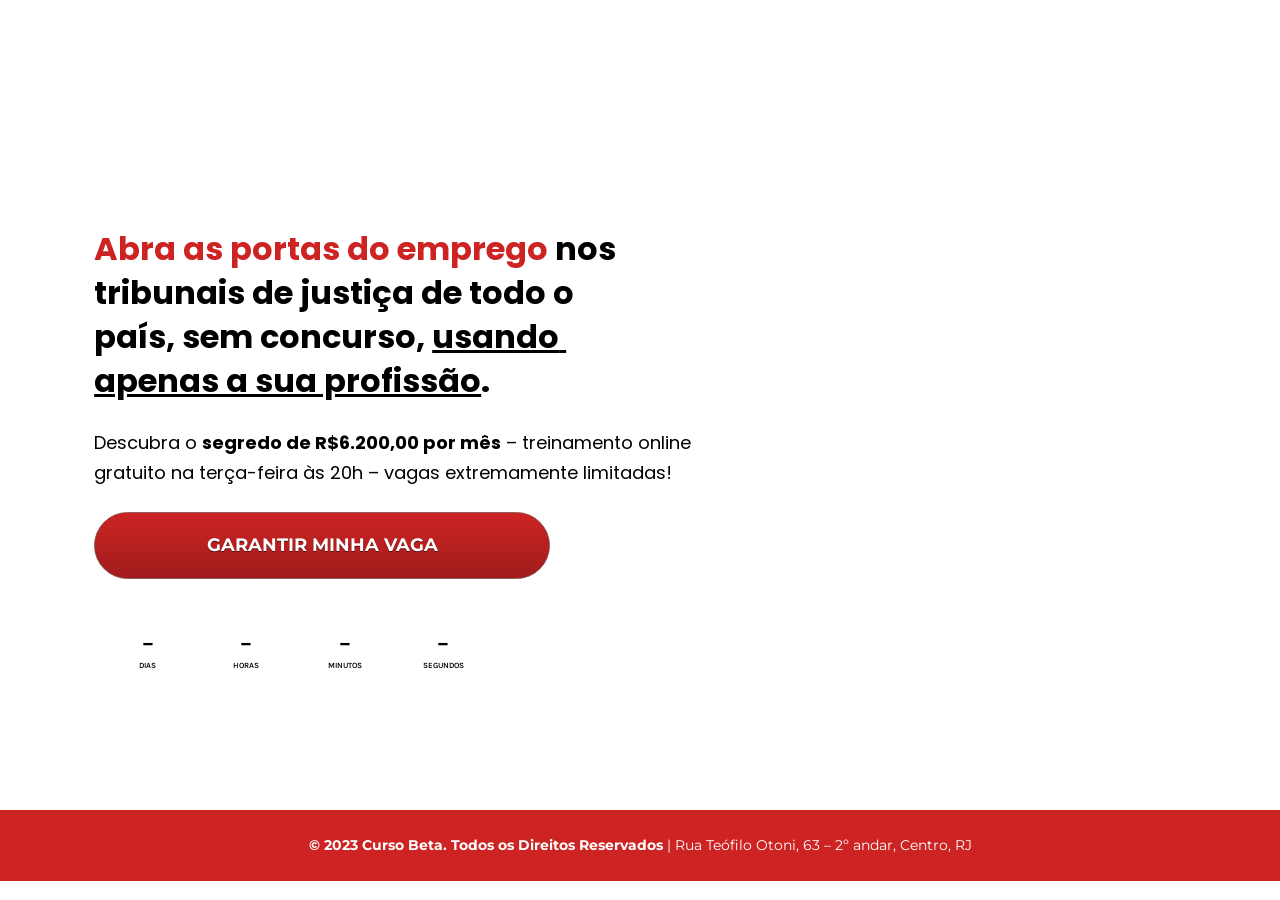
==== index.html @ 3280faae "Add files via upload" ====
<!DOCTYPE html>
<html lang="en">
  <head>
    <meta charset="utf-8">
    <!-- BUILT WITH LEADPAGES https://www.leadpages.com -->
    <meta http-equiv="X-UA-Compatible" content="IE=edge,chrome=1">
    <meta name="viewport" content="width=device-width, initial-scale=1">
    <title>Contador</title>
    <meta name="keywords" content="">
    <meta name="description" content="">
    <meta property="og:type" content="website">
    <meta property="og:title" content="Contador">
    <meta property="og:description" content="">
    <meta name="leadpages-served-by" content="leadpages">
    <meta name="leadpages-serving-domain" content="page.cursobeta.com.br">
    <meta name="leadpages-legacy-pixel-domain" content="https://my.leadpages.net">
    <meta name="leadpages-meta-id" content="uC6LPxRGXuwTNA62Pwmnbg">
    <meta name="leadpages-edition" content="JLEW6K3hbTR48BzWQhztk3">
    <link rel="shortcut icon" href="https://lh3.googleusercontent.com/_QNSM8ZHFrT-6WLx8z9k2cU6bkI6mImvt78m4czkfioymuj5NM5FuuclWyR97-T0fstQNygVTRfNr4VAxdlH1Xmzicp9uSv51m4=s32" type="image/x-icon">
    <link rel="stylesheet" href="https://static.leadpages.net/fonts/font-awesome/5.14.0/css/all.min.css" referrerpolicy="no-referrer">
    <link rel="preconnect" href="https://fonts.gstatic.com" crossorigin />
    <link rel="preload" as="style" href="https://fonts.googleapis.com/css?family=Poppins:300,400,500,700%7CKarla:300,400,500,700%7CMontserrat:300,400,500,700" />
    <link rel="stylesheet" href="https://fonts.googleapis.com/css?family=Poppins:300,400,500,700%7CKarla:300,400,500,700%7CMontserrat:300,400,500,700" type="text/css" referrerpolicy="no-referrer" media="print" onload="this.media='all'">
    <style data-id="run-styles">/*! normalize.css v3.0.2 | MIT License | git.io/normalize */html{font-family:sans-serif;-ms-text-size-adjust:100%;-webkit-text-size-adjust:100%}body{margin:0}article,aside,details,figcaption,figure,footer,header,hgroup,main,menu,nav,section,summary{display:block}audio,canvas,progress,video{display:inline-block;vertical-align:baseline}audio:not([controls]){display:none;height:0}[hidden],template{display:none}a{background-color:transparent}a:active,a:hover{outline:0}abbr[title]{border-bottom:1px dotted}b,strong{font-weight:bold}dfn{font-style:italic}h1{font-size:2em;margin:.67em 0}mark{background:#ff0;color:#000}small{font-size:80%}sub,sup{font-size:75%;line-height:0;position:relative;vertical-align:baseline}sup{top:-0.5em}sub{bottom:-0.25em}img{border:0}svg:not(:root){overflow:hidden}figure{margin:1em 40px}hr{-moz-box-sizing:content-box;box-sizing:content-box;height:0}pre{overflow:auto}code,kbd,pre,samp{font-family:monospace,monospace;font-size:1em}button,input,optgroup,select,textarea{color:inherit;font:inherit;margin:0}button{overflow:visible}button,select{text-transform:none}button,html input[type=button],input[type=reset],input[type=submit]{-webkit-appearance:button;cursor:pointer}button[disabled],html input[disabled]{cursor:default}button::-moz-focus-inner,input::-moz-focus-inner{border:0;padding:0}input{line-height:normal}input[type=checkbox],input[type=radio]{box-sizing:border-box;padding:0}input[type=number]::-webkit-inner-spin-button,input[type=number]::-webkit-outer-spin-button{height:auto}input[type=search]{-webkit-appearance:textfield;-moz-box-sizing:border-box;-webkit-box-sizing:border-box;box-sizing:border-box}input[type=search]::-webkit-search-cancel-button,input[type=search]::-webkit-search-decoration{-webkit-appearance:none}fieldset{border:1px solid silver;margin:0 2px;padding:.35em .625em .75em}legend{border:0;padding:0}textarea{overflow:auto}optgroup{font-weight:bold}table{border-collapse:collapse;border-spacing:0}td,th{padding:0}*,*::before,*::after{box-sizing:border-box}html{height:100%;width:100%}html{-moz-osx-font-smoothing:grayscale;-webkit-font-smoothing:antialiased;-ms-text-size-adjust:100%;-webkit-text-size-adjust:100%;background-color:#fff;box-sizing:border-box;color:#000;font-family:Roboto,sans-serif;font-size:1em;line-height:1.5;min-height:100%;position:relative}html.is-leadbox{background-color:transparent}body{min-height:100%}h1,h2,h3,h4,h1.jumbo{margin:0}p{margin:0}a{font-size:inherit}img{max-width:100%;width:100%}section{position:relative;transition:opacity .5s ease-in,min-height .5s ease-in,height .5s ease-in}.container{width:100%}.row-compose,.widget-row,.layout,.inner-column,.column{position:relative}.site-header .layout{align-items:center;min-height:64px}.column{display:flex;flex-direction:column}.inner-column{flex:1 1 auto}.inner-column:not(.area-placeholder){min-height:1px}.widget{word-wrap:break-word;padding:1vw}.leadbox .widget{padding:1vw}.bar .widget{padding:1vw}.has-background-image{background-position:center center;background-repeat:no-repeat}.has-background-size-cover{background-size:cover}.has-background-size-center{background-size:contain}.has-background-size-repeat{background-repeat:repeat}.flex-display{display:flex}.flex-direction-column{flex-direction:column}.flex-direction-column .container{min-height:1px}.flex-direction-row{flex-direction:row}.flex-justify-flex-start{justify-content:flex-start}.flex-justify-center{justify-content:center}.flex-justify-flex-end{justify-content:flex-end}[class*=section-arrow--]::before{border:solid transparent;border-color:rgba(0,0,0,0);content:"";height:0;pointer-events:none;position:absolute;width:0;z-index:1}.section-arrow--top::before{border-bottom-color:inherit;border-width:0 30px 18px;bottom:100%;left:50%;transform:translateX(-50%)}.section-arrow--bottom::before{border-top-color:inherit;border-width:18px 30px 0;left:50%;top:100%;transform:translateX(-50%)}.section-arrow--left::before{border-bottom-color:inherit;border-width:0 30px 24px;bottom:100%;right:50%;transform:translateX(50%)}@media(min-width: 48em){.section-arrow--left::before{border-bottom-color:transparent;border-right-color:inherit;border-width:30px 24px 30px 0;bottom:0;right:100%;top:50%;transform:translateY(-50%) translateX(0)}}.section-arrow--right::before{border-top-color:inherit;border-width:24px 30px 0;left:50%;top:100%;transform:translateX(-50%)}@media(min-width: 48em){.section-arrow--right::before{border-left-color:inherit;border-top-color:transparent;border-width:30px 0 30px 24px;left:100%;top:50%;transform:translateY(-50%) translateX(0)}}.page .is-delayed{min-height:0;height:0;opacity:0;overflow:hidden;padding-bottom:0;padding-top:0}.is-visible{height:auto;opacity:1;overflow:visible}.lp-text a,.lp-text-react a,.lp-headline a{color:inherit;text-decoration:underline}.lp-text a>span,.lp-text-react a>span,.lp-headline a>span{color:inherit;text-decoration:underline}.lp-text a:hover,.lp-text a:active,.lp-text-react a:hover,.lp-text-react a:active,.lp-headline a:hover,.lp-headline a:active{text-decoration:none}.lp-text a:hover>span,.lp-text a:active>span,.lp-text-react a:hover>span,.lp-text-react a:active>span,.lp-headline a:hover>span,.lp-headline a:active>span{text-decoration:none}.widget-widget>iframe{max-width:100%;width:100%}.inner-composite{display:flex}.page grammarly-btn{display:none}.page .lp-form__input+span,.page .lp-form-react__input+span{display:none !important}@media(max-width: 480px){.hidden-mobile{display:none !important}}@media(min-width: 481px)and (max-width: 768px){.hidden-tablet{display:none !important}}@media(min-width: 769px){.hidden-desktop{display:none !important}}.hide-section{display:none}form .widget-column{padding-top:1vw;padding-bottom:1vw}form .widget-column .widget{padding-bottom:0;padding-top:0}form .widget-column .widget .lp-button-react-wrapper{margin-top:12px}form[data-form-id] button:disabled{opacity:.5;pointer-events:none;transition:opacity 7.5s ease}@keyframes animation-circular-rotate{0%{transform-origin:50% 50%}100%{transform:rotate(360deg)}}@-webkit-keyframes animation-circular-rotate{0%{transform-origin:50% 50%}100%{transform:rotate(360deg)}}@-webkit-keyframes animation-circular-progress{0%{stroke-dasharray:1px,200px;stroke-dashoffset:0px}50%{stroke-dasharray:100px,200px;stroke-dashoffset:-15px}100%{stroke-dasharray:100px,200px;stroke-dashoffset:-125px}}@keyframes animation-circular-progress{0%{stroke-dasharray:1px,200px;stroke-dashoffset:0px}50%{stroke-dasharray:100px,200px;stroke-dashoffset:-15px}100%{stroke-dasharray:100px,200px;stroke-dashoffset:-125px}}.container{margin-left:auto;margin-right:auto;max-width:1140px}.container--fluid{max-width:none}.flex{display:flex;flex-direction:row;flex-wrap:wrap;margin-left:0;margin-right:0;max-width:100%}[class*=flex__]{flex:0 0 auto;min-height:1px;padding-left:0;padding-right:0}.flex--12 .flex__item--xs-1{flex-basis:8.3333333333%;max-width:8.3333333333%}.flex--12 .flex__item--xs-2{flex-basis:16.6666666667%;max-width:16.6666666667%}.flex--12 .flex__item--xs-3{flex-basis:25%;max-width:25%}.flex--12 .flex__item--xs-4{flex-basis:33.3333333333%;max-width:33.3333333333%}.flex--12 .flex__item--xs-5{flex-basis:41.6666666667%;max-width:41.6666666667%}.flex--12 .flex__item--xs-6{flex-basis:50%;max-width:50%}.flex--12 .flex__item--xs-7{flex-basis:58.3333333333%;max-width:58.3333333333%}.flex--12 .flex__item--xs-8{flex-basis:66.6666666667%;max-width:66.6666666667%}.flex--12 .flex__item--xs-9{flex-basis:75%;max-width:75%}.flex--12 .flex__item--xs-10{flex-basis:83.3333333333%;max-width:83.3333333333%}.flex--12 .flex__item--xs-11{flex-basis:91.6666666667%;max-width:91.6666666667%}.flex--12 .flex__item--xs-12{flex-basis:100%;max-width:100%}.flex--12 .flex__offset--xs-1{margin-left:8.3333333333%}.flex--12 .flex__offset--xs-2{margin-left:16.6666666667%}.flex--12 .flex__offset--xs-3{margin-left:25%}.flex--12 .flex__offset--xs-4{margin-left:33.3333333333%}.flex--12 .flex__offset--xs-5{margin-left:41.6666666667%}.flex--12 .flex__offset--xs-6{margin-left:50%}.flex--12 .flex__offset--xs-7{margin-left:58.3333333333%}.flex--12 .flex__offset--xs-8{margin-left:66.6666666667%}.flex--12 .flex__offset--xs-9{margin-left:75%}.flex--12 .flex__offset--xs-10{margin-left:83.3333333333%}.flex--12 .flex__offset--xs-11{margin-left:91.6666666667%}.flex--10 .flex__item--xs-1{flex-basis:10%;max-width:10%}.flex--10 .flex__item--xs-2{flex-basis:20%;max-width:20%}.flex--10 .flex__item--xs-3{flex-basis:30%;max-width:30%}.flex--10 .flex__item--xs-4{flex-basis:40%;max-width:40%}.flex--10 .flex__item--xs-5{flex-basis:50%;max-width:50%}.flex--10 .flex__item--xs-6{flex-basis:60%;max-width:60%}.flex--10 .flex__item--xs-7{flex-basis:70%;max-width:70%}.flex--10 .flex__item--xs-8{flex-basis:80%;max-width:80%}.flex--10 .flex__item--xs-9{flex-basis:90%;max-width:90%}.flex--10 .flex__item--xs-10{flex-basis:100%;max-width:100%}.flex--10 .flex__offset--xs-1{margin-left:10%}.flex--10 .flex__offset--xs-2{margin-left:20%}.flex--10 .flex__offset--xs-3{margin-left:30%}.flex--10 .flex__offset--xs-4{margin-left:40%}.flex--10 .flex__offset--xs-5{margin-left:50%}.flex--10 .flex__offset--xs-6{margin-left:60%}.flex--10 .flex__offset--xs-7{margin-left:70%}.flex--10 .flex__offset--xs-8{margin-left:80%}.flex--10 .flex__offset--xs-9{margin-left:90%}.flex--xs-start{justify-content:flex-start}.flex--xs-center{justify-content:center}.flex--xs-end{justify-content:flex-end}.flex--xs-around{justify-content:space-around}.flex--xs-between{justify-content:space-between}.flex--xs-top{align-items:flex-start}.flex--xs-middle{align-items:center}.flex--xs-bottom{align-items:flex-end}.flex--xs-first{order:-1}.flex--xs-last{order:1}.flex__item--xs-auto{flex:1 1 auto}.flex__item--xs-grow{flex-grow:1}.flex__item--xs-no-grow{flex-grow:0}.flex__item--xs-shrink{flex-shrink:1}.flex__item--xs-no-shrink{flex-shrink:0}.flex__item--xs-none{flex:none}.flex--xs-inline-flex{display:inline-flex}.flex--xs-flex-nowrap{flex-wrap:nowrap}.flex--xs-flex-wrap-rev{flex-wrap:wrap-reverse}.flex--xs-horizontal-rev{flex-direction:column-reverse}.flex--xs-vertical{flex-direction:column}.flex--xs-vertical-rev{flex-direction:row-reverse}@media(min-width: 480px){.flex--12 .flex__item--sm-1{flex-basis:8.3333333333%;max-width:8.3333333333%}.flex--12 .flex__item--sm-2{flex-basis:16.6666666667%;max-width:16.6666666667%}.flex--12 .flex__item--sm-3{flex-basis:25%;max-width:25%}.flex--12 .flex__item--sm-4{flex-basis:33.3333333333%;max-width:33.3333333333%}.flex--12 .flex__item--sm-5{flex-basis:41.6666666667%;max-width:41.6666666667%}.flex--12 .flex__item--sm-6{flex-basis:50%;max-width:50%}.flex--12 .flex__item--sm-7{flex-basis:58.3333333333%;max-width:58.3333333333%}.flex--12 .flex__item--sm-8{flex-basis:66.6666666667%;max-width:66.6666666667%}.flex--12 .flex__item--sm-9{flex-basis:75%;max-width:75%}.flex--12 .flex__item--sm-10{flex-basis:83.3333333333%;max-width:83.3333333333%}.flex--12 .flex__item--sm-11{flex-basis:91.6666666667%;max-width:91.6666666667%}.flex--12 .flex__item--sm-12{flex-basis:100%;max-width:100%}.flex--12 .flex__offset--sm-1{margin-left:8.3333333333%}.flex--12 .flex__offset--sm-2{margin-left:16.6666666667%}.flex--12 .flex__offset--sm-3{margin-left:25%}.flex--12 .flex__offset--sm-4{margin-left:33.3333333333%}.flex--12 .flex__offset--sm-5{margin-left:41.6666666667%}.flex--12 .flex__offset--sm-6{margin-left:50%}.flex--12 .flex__offset--sm-7{margin-left:58.3333333333%}.flex--12 .flex__offset--sm-8{margin-left:66.6666666667%}.flex--12 .flex__offset--sm-9{margin-left:75%}.flex--12 .flex__offset--sm-10{margin-left:83.3333333333%}.flex--12 .flex__offset--sm-11{margin-left:91.6666666667%}.flex--10 .flex__item--sm-1{flex-basis:10%;max-width:10%}.flex--10 .flex__item--sm-2{flex-basis:20%;max-width:20%}.flex--10 .flex__item--sm-3{flex-basis:30%;max-width:30%}.flex--10 .flex__item--sm-4{flex-basis:40%;max-width:40%}.flex--10 .flex__item--sm-5{flex-basis:50%;max-width:50%}.flex--10 .flex__item--sm-6{flex-basis:60%;max-width:60%}.flex--10 .flex__item--sm-7{flex-basis:70%;max-width:70%}.flex--10 .flex__item--sm-8{flex-basis:80%;max-width:80%}.flex--10 .flex__item--sm-9{flex-basis:90%;max-width:90%}.flex--10 .flex__item--sm-10{flex-basis:100%;max-width:100%}.flex--10 .flex__offset--sm-1{margin-left:10%}.flex--10 .flex__offset--sm-2{margin-left:20%}.flex--10 .flex__offset--sm-3{margin-left:30%}.flex--10 .flex__offset--sm-4{margin-left:40%}.flex--10 .flex__offset--sm-5{margin-left:50%}.flex--10 .flex__offset--sm-6{margin-left:60%}.flex--10 .flex__offset--sm-7{margin-left:70%}.flex--10 .flex__offset--sm-8{margin-left:80%}.flex--10 .flex__offset--sm-9{margin-left:90%}.flex--sm-start{justify-content:flex-start}.flex--sm-center{justify-content:center}.flex--sm-end{justify-content:flex-end}.flex--sm-around{justify-content:space-around}.flex--sm-between{justify-content:space-between}.flex--sm-top{align-items:flex-start}.flex--sm-middle{align-items:center}.flex--sm-bottom{align-items:flex-end}.flex--sm-first{order:-1}.flex--sm-last{order:1}.flex__item--sm-auto{flex:1 1 auto}.flex__item--sm-grow{flex-grow:1}.flex__item--sm-no-grow{flex-grow:0}.flex__item--sm-shrink{flex-shrink:1}.flex__item--sm-no-shrink{flex-shrink:0}.flex__item--sm-none{flex:none}.flex--sm-inline-flex{display:inline-flex}.flex--sm-flex-nowrap{flex-wrap:nowrap}.flex--sm-flex-wrap-rev{flex-wrap:wrap-reverse}.flex--sm-horizontal-rev{flex-direction:column-reverse}.flex--sm-vertical{flex-direction:column}.flex--sm-vertical-rev{flex-direction:row-reverse}}@media(min-width: 768px){.flex--12 .flex__item--md-1{flex-basis:8.3333333333%;max-width:8.3333333333%}.flex--12 .flex__item--md-2{flex-basis:16.6666666667%;max-width:16.6666666667%}.flex--12 .flex__item--md-3{flex-basis:25%;max-width:25%}.flex--12 .flex__item--md-4{flex-basis:33.3333333333%;max-width:33.3333333333%}.flex--12 .flex__item--md-5{flex-basis:41.6666666667%;max-width:41.6666666667%}.flex--12 .flex__item--md-6{flex-basis:50%;max-width:50%}.flex--12 .flex__item--md-7{flex-basis:58.3333333333%;max-width:58.3333333333%}.flex--12 .flex__item--md-8{flex-basis:66.6666666667%;max-width:66.6666666667%}.flex--12 .flex__item--md-9{flex-basis:75%;max-width:75%}.flex--12 .flex__item--md-10{flex-basis:83.3333333333%;max-width:83.3333333333%}.flex--12 .flex__item--md-11{flex-basis:91.6666666667%;max-width:91.6666666667%}.flex--12 .flex__item--md-12{flex-basis:100%;max-width:100%}.flex--12 .flex__offset--md-1{margin-left:8.3333333333%}.flex--12 .flex__offset--md-2{margin-left:16.6666666667%}.flex--12 .flex__offset--md-3{margin-left:25%}.flex--12 .flex__offset--md-4{margin-left:33.3333333333%}.flex--12 .flex__offset--md-5{margin-left:41.6666666667%}.flex--12 .flex__offset--md-6{margin-left:50%}.flex--12 .flex__offset--md-7{margin-left:58.3333333333%}.flex--12 .flex__offset--md-8{margin-left:66.6666666667%}.flex--12 .flex__offset--md-9{margin-left:75%}.flex--12 .flex__offset--md-10{margin-left:83.3333333333%}.flex--12 .flex__offset--md-11{margin-left:91.6666666667%}.flex--10 .flex__item--md-1{flex-basis:10%;max-width:10%}.flex--10 .flex__item--md-2{flex-basis:20%;max-width:20%}.flex--10 .flex__item--md-3{flex-basis:30%;max-width:30%}.flex--10 .flex__item--md-4{flex-basis:40%;max-width:40%}.flex--10 .flex__item--md-5{flex-basis:50%;max-width:50%}.flex--10 .flex__item--md-6{flex-basis:60%;max-width:60%}.flex--10 .flex__item--md-7{flex-basis:70%;max-width:70%}.flex--10 .flex__item--md-8{flex-basis:80%;max-width:80%}.flex--10 .flex__item--md-9{flex-basis:90%;max-width:90%}.flex--10 .flex__item--md-10{flex-basis:100%;max-width:100%}.flex--10 .flex__offset--md-1{margin-left:10%}.flex--10 .flex__offset--md-2{margin-left:20%}.flex--10 .flex__offset--md-3{margin-left:30%}.flex--10 .flex__offset--md-4{margin-left:40%}.flex--10 .flex__offset--md-5{margin-left:50%}.flex--10 .flex__offset--md-6{margin-left:60%}.flex--10 .flex__offset--md-7{margin-left:70%}.flex--10 .flex__offset--md-8{margin-left:80%}.flex--10 .flex__offset--md-9{margin-left:90%}.flex--md-start{justify-content:flex-start}.flex--md-center{justify-content:center}.flex--md-end{justify-content:flex-end}.flex--md-around{justify-content:space-around}.flex--md-between{justify-content:space-between}.flex--md-top{align-items:flex-start}.flex--md-middle{align-items:center}.flex--md-bottom{align-items:flex-end}.flex--md-first{order:-1}.flex--md-last{order:1}.flex__item--md-auto{flex:1 1 auto}.flex__item--md-grow{flex-grow:1}.flex__item--md-no-grow{flex-grow:0}.flex__item--md-shrink{flex-shrink:1}.flex__item--md-no-shrink{flex-shrink:0}.flex__item--md-none{flex:none}.flex--md-inline-flex{display:inline-flex}.flex--md-flex-nowrap{flex-wrap:nowrap}.flex--md-flex-wrap-rev{flex-wrap:wrap-reverse}.flex--md-horizontal-rev{flex-direction:column-reverse}.flex--md-vertical{flex-direction:column}.flex--md-vertical-rev{flex-direction:row-reverse}}@media(min-width: 1024px){.flex--12 .flex__item--lg-1{flex-basis:8.3333333333%;max-width:8.3333333333%}.flex--12 .flex__item--lg-2{flex-basis:16.6666666667%;max-width:16.6666666667%}.flex--12 .flex__item--lg-3{flex-basis:25%;max-width:25%}.flex--12 .flex__item--lg-4{flex-basis:33.3333333333%;max-width:33.3333333333%}.flex--12 .flex__item--lg-5{flex-basis:41.6666666667%;max-width:41.6666666667%}.flex--12 .flex__item--lg-6{flex-basis:50%;max-width:50%}.flex--12 .flex__item--lg-7{flex-basis:58.3333333333%;max-width:58.3333333333%}.flex--12 .flex__item--lg-8{flex-basis:66.6666666667%;max-width:66.6666666667%}.flex--12 .flex__item--lg-9{flex-basis:75%;max-width:75%}.flex--12 .flex__item--lg-10{flex-basis:83.3333333333%;max-width:83.3333333333%}.flex--12 .flex__item--lg-11{flex-basis:91.6666666667%;max-width:91.6666666667%}.flex--12 .flex__item--lg-12{flex-basis:100%;max-width:100%}.flex--12 .flex__offset--lg-1{margin-left:8.3333333333%}.flex--12 .flex__offset--lg-2{margin-left:16.6666666667%}.flex--12 .flex__offset--lg-3{margin-left:25%}.flex--12 .flex__offset--lg-4{margin-left:33.3333333333%}.flex--12 .flex__offset--lg-5{margin-left:41.6666666667%}.flex--12 .flex__offset--lg-6{margin-left:50%}.flex--12 .flex__offset--lg-7{margin-left:58.3333333333%}.flex--12 .flex__offset--lg-8{margin-left:66.6666666667%}.flex--12 .flex__offset--lg-9{margin-left:75%}.flex--12 .flex__offset--lg-10{margin-left:83.3333333333%}.flex--12 .flex__offset--lg-11{margin-left:91.6666666667%}.flex--10 .flex__item--lg-1{flex-basis:10%;max-width:10%}.flex--10 .flex__item--lg-2{flex-basis:20%;max-width:20%}.flex--10 .flex__item--lg-3{flex-basis:30%;max-width:30%}.flex--10 .flex__item--lg-4{flex-basis:40%;max-width:40%}.flex--10 .flex__item--lg-5{flex-basis:50%;max-width:50%}.flex--10 .flex__item--lg-6{flex-basis:60%;max-width:60%}.flex--10 .flex__item--lg-7{flex-basis:70%;max-width:70%}.flex--10 .flex__item--lg-8{flex-basis:80%;max-width:80%}.flex--10 .flex__item--lg-9{flex-basis:90%;max-width:90%}.flex--10 .flex__item--lg-10{flex-basis:100%;max-width:100%}.flex--10 .flex__offset--lg-1{margin-left:10%}.flex--10 .flex__offset--lg-2{margin-left:20%}.flex--10 .flex__offset--lg-3{margin-left:30%}.flex--10 .flex__offset--lg-4{margin-left:40%}.flex--10 .flex__offset--lg-5{margin-left:50%}.flex--10 .flex__offset--lg-6{margin-left:60%}.flex--10 .flex__offset--lg-7{margin-left:70%}.flex--10 .flex__offset--lg-8{margin-left:80%}.flex--10 .flex__offset--lg-9{margin-left:90%}.flex--lg-start{justify-content:flex-start}.flex--lg-center{justify-content:center}.flex--lg-end{justify-content:flex-end}.flex--lg-around{justify-content:space-around}.flex--lg-between{justify-content:space-between}.flex--lg-top{align-items:flex-start}.flex--lg-middle{align-items:center}.flex--lg-bottom{align-items:flex-end}.flex--lg-first{order:-1}.flex--lg-last{order:1}.flex__item--lg-auto{flex:1 1 auto}.flex__item--lg-grow{flex-grow:1}.flex__item--lg-no-grow{flex-grow:0}.flex__item--lg-shrink{flex-shrink:1}.flex__item--lg-no-shrink{flex-shrink:0}.flex__item--lg-none{flex:none}.flex--lg-inline-flex{display:inline-flex}.flex--lg-flex-nowrap{flex-wrap:nowrap}.flex--lg-flex-wrap-rev{flex-wrap:wrap-reverse}.flex--lg-horizontal-rev{flex-direction:column-reverse}.flex--lg-vertical{flex-direction:column}.flex--lg-vertical-rev{flex-direction:row-reverse}}@media(min-width: 1280px){.flex--12 .flex__item--xl-1{flex-basis:8.3333333333%;max-width:8.3333333333%}.flex--12 .flex__item--xl-2{flex-basis:16.6666666667%;max-width:16.6666666667%}.flex--12 .flex__item--xl-3{flex-basis:25%;max-width:25%}.flex--12 .flex__item--xl-4{flex-basis:33.3333333333%;max-width:33.3333333333%}.flex--12 .flex__item--xl-5{flex-basis:41.6666666667%;max-width:41.6666666667%}.flex--12 .flex__item--xl-6{flex-basis:50%;max-width:50%}.flex--12 .flex__item--xl-7{flex-basis:58.3333333333%;max-width:58.3333333333%}.flex--12 .flex__item--xl-8{flex-basis:66.6666666667%;max-width:66.6666666667%}.flex--12 .flex__item--xl-9{flex-basis:75%;max-width:75%}.flex--12 .flex__item--xl-10{flex-basis:83.3333333333%;max-width:83.3333333333%}.flex--12 .flex__item--xl-11{flex-basis:91.6666666667%;max-width:91.6666666667%}.flex--12 .flex__item--xl-12{flex-basis:100%;max-width:100%}.flex--12 .flex__offset--xl-1{margin-left:8.3333333333%}.flex--12 .flex__offset--xl-2{margin-left:16.6666666667%}.flex--12 .flex__offset--xl-3{margin-left:25%}.flex--12 .flex__offset--xl-4{margin-left:33.3333333333%}.flex--12 .flex__offset--xl-5{margin-left:41.6666666667%}.flex--12 .flex__offset--xl-6{margin-left:50%}.flex--12 .flex__offset--xl-7{margin-left:58.3333333333%}.flex--12 .flex__offset--xl-8{margin-left:66.6666666667%}.flex--12 .flex__offset--xl-9{margin-left:75%}.flex--12 .flex__offset--xl-10{margin-left:83.3333333333%}.flex--12 .flex__offset--xl-11{margin-left:91.6666666667%}.flex--10 .flex__item--xl-1{flex-basis:10%;max-width:10%}.flex--10 .flex__item--xl-2{flex-basis:20%;max-width:20%}.flex--10 .flex__item--xl-3{flex-basis:30%;max-width:30%}.flex--10 .flex__item--xl-4{flex-basis:40%;max-width:40%}.flex--10 .flex__item--xl-5{flex-basis:50%;max-width:50%}.flex--10 .flex__item--xl-6{flex-basis:60%;max-width:60%}.flex--10 .flex__item--xl-7{flex-basis:70%;max-width:70%}.flex--10 .flex__item--xl-8{flex-basis:80%;max-width:80%}.flex--10 .flex__item--xl-9{flex-basis:90%;max-width:90%}.flex--10 .flex__item--xl-10{flex-basis:100%;max-width:100%}.flex--10 .flex__offset--xl-1{margin-left:10%}.flex--10 .flex__offset--xl-2{margin-left:20%}.flex--10 .flex__offset--xl-3{margin-left:30%}.flex--10 .flex__offset--xl-4{margin-left:40%}.flex--10 .flex__offset--xl-5{margin-left:50%}.flex--10 .flex__offset--xl-6{margin-left:60%}.flex--10 .flex__offset--xl-7{margin-left:70%}.flex--10 .flex__offset--xl-8{margin-left:80%}.flex--10 .flex__offset--xl-9{margin-left:90%}.flex--xl-start{justify-content:flex-start}.flex--xl-center{justify-content:center}.flex--xl-end{justify-content:flex-end}.flex--xl-around{justify-content:space-around}.flex--xl-between{justify-content:space-between}.flex--xl-top{align-items:flex-start}.flex--xl-middle{align-items:center}.flex--xl-bottom{align-items:flex-end}.flex--xl-first{order:-1}.flex--xl-last{order:1}.flex__item--xl-auto{flex:1 1 auto}.flex__item--xl-grow{flex-grow:1}.flex__item--xl-no-grow{flex-grow:0}.flex__item--xl-shrink{flex-shrink:1}.flex__item--xl-no-shrink{flex-shrink:0}.flex__item--xl-none{flex:none}.flex--xl-inline-flex{display:inline-flex}.flex--xl-flex-nowrap{flex-wrap:nowrap}.flex--xl-flex-wrap-rev{flex-wrap:wrap-reverse}.flex--xl-horizontal-rev{flex-direction:column-reverse}.flex--xl-vertical{flex-direction:column}.flex--xl-vertical-rev{flex-direction:row-reverse}}.font-scale-1{font-size:.5625rem}.font-scale-2{font-size:.625rem}.font-scale-3{font-size:.75rem}.font-scale-4{font-size:.875rem}.font-scale-5{font-size:1rem}.font-scale-6{font-size:1.125rem}.font-scale-7{font-size:1.3125rem}.font-scale-8{font-size:1.5rem}.font-scale-9{font-size:1.6875rem}.font-scale-10{font-size:1.875rem}.font-scale-11{font-size:2.0625rem}.font-scale-12{font-size:2.25rem}.font-scale-13{font-size:2.5rem}.font-scale-14{font-size:2.75rem}.font-scale-15{font-size:3rem}.font-scale-16{font-size:3.25rem}.font-scale-17{font-size:3.5rem}.font-scale-18{font-size:3.75rem}@media(min-width: 480px){.font-scale-1{font-size:.5625rem}.font-scale-2{font-size:.625rem}.font-scale-3{font-size:.75rem}.font-scale-4{font-size:.875rem}.font-scale-5{font-size:1rem}.font-scale-6{font-size:1.125rem}.font-scale-7{font-size:1.3125rem}.font-scale-8{font-size:1.5rem}.font-scale-9{font-size:1.75rem}.font-scale-10{font-size:2rem}.font-scale-11{font-size:2.375rem}.font-scale-12{font-size:2.75rem}.font-scale-13{font-size:3.125rem}.font-scale-14{font-size:3.5rem}.font-scale-15{font-size:3.875rem}.font-scale-16{font-size:4.25rem}.font-scale-17{font-size:4.625rem}.font-scale-18{font-size:5rem}}@media(min-width: 768px){.font-scale-1{font-size:.625rem}.font-scale-2{font-size:.75rem}.font-scale-3{font-size:.875rem}.font-scale-4{font-size:1rem}.font-scale-5{font-size:1.125rem}.font-scale-6{font-size:1.25rem}.font-scale-7{font-size:1.5rem}.font-scale-8{font-size:1.75rem}.font-scale-9{font-size:2rem}.font-scale-10{font-size:2.5rem}.font-scale-11{font-size:3rem}.font-scale-12{font-size:3.5rem}.font-scale-13{font-size:4rem}.font-scale-14{font-size:4.5rem}.font-scale-15{font-size:5rem}.font-scale-16{font-size:5.5rem}.font-scale-17{font-size:6rem}.font-scale-18{font-size:6.5rem}}.line-height-scale-1{line-height:.875}.line-height-scale-2{line-height:1}.line-height-scale-3{line-height:1.125}.line-height-scale-4{line-height:1.25}.line-height-scale-5{line-height:1.375}.line-height-scale-6{line-height:1.5}.line-height-scale-7{line-height:1.625}.line-height-scale-8{line-height:1.75}.line-height-scale-9{line-height:1.875}.line-height-scale-10{line-height:2}.lp-text-react p,.lp-text-react h1,.lp-text-react h2,.lp-text-react h3{min-height:1em;white-space:pre-wrap}.lp-text-react p:empty:before,.lp-text-react h1:empty:before,.lp-text-react h2:empty:before,.lp-text-react h3:empty:before{content:" ";white-space:pre}p.gutter-bottom-1,.lp-list.gutter-bottom-1{margin-bottom:0em}p.gutter-bottom-2,.lp-list.gutter-bottom-2{margin-bottom:0.25em}p.gutter-bottom-3,.lp-list.gutter-bottom-3{margin-bottom:0.4375em}p.gutter-bottom-4,.lp-list.gutter-bottom-4{margin-bottom:0.5em}p.gutter-bottom-5,.lp-list.gutter-bottom-5{margin-bottom:0.5625em}p.gutter-bottom-6,.lp-list.gutter-bottom-6{margin-bottom:0.625em}p.gutter-bottom-7,.lp-list.gutter-bottom-7{margin-bottom:0.6875em}p.gutter-bottom-8,.lp-list.gutter-bottom-8{margin-bottom:0.75em}p.gutter-bottom-9,.lp-list.gutter-bottom-9{margin-bottom:0.8125em}p.gutter-bottom-10,.lp-list.gutter-bottom-10{margin-bottom:0.875em}p.gutter-bottom-11,.lp-list.gutter-bottom-11{margin-bottom:0.9375em}p.gutter-bottom-12,.lp-list.gutter-bottom-12{margin-bottom:1em}p.gutter-bottom-13,.lp-list.gutter-bottom-13{margin-bottom:1.25em}p.gutter-bottom-14,.lp-list.gutter-bottom-14{margin-bottom:1.5em}h1.gutter-bottom-1,h2.gutter-bottom-1,h3.gutter-bottom-1{padding-bottom:0em}h1.gutter-bottom-2,h2.gutter-bottom-2,h3.gutter-bottom-2{padding-bottom:0.25em}h1.gutter-bottom-3,h2.gutter-bottom-3,h3.gutter-bottom-3{padding-bottom:0.4375em}h1.gutter-bottom-4,h2.gutter-bottom-4,h3.gutter-bottom-4{padding-bottom:0.5em}h1.gutter-bottom-5,h2.gutter-bottom-5,h3.gutter-bottom-5{padding-bottom:0.5625em}h1.gutter-bottom-6,h2.gutter-bottom-6,h3.gutter-bottom-6{padding-bottom:0.625em}h1.gutter-bottom-7,h2.gutter-bottom-7,h3.gutter-bottom-7{padding-bottom:0.6875em}h1.gutter-bottom-8,h2.gutter-bottom-8,h3.gutter-bottom-8{padding-bottom:0.75em}h1.gutter-bottom-9,h2.gutter-bottom-9,h3.gutter-bottom-9{padding-bottom:0.8125em}h1.gutter-bottom-10,h2.gutter-bottom-10,h3.gutter-bottom-10{padding-bottom:0.875em}h1.gutter-bottom-11,h2.gutter-bottom-11,h3.gutter-bottom-11{padding-bottom:0.9375em}h1.gutter-bottom-12,h2.gutter-bottom-12,h3.gutter-bottom-12{padding-bottom:1em}h1.gutter-bottom-13,h2.gutter-bottom-13,h3.gutter-bottom-13{padding-bottom:1.25em}h1.gutter-bottom-14,h2.gutter-bottom-14,h3.gutter-bottom-14{padding-bottom:1.5em}.lp-button{text-decoration:none}.is-bold{font-weight:700}.is-italic{font-style:italic}.is-strikethrough{text-decoration:line-through}.is-underline,.is-underline label{text-decoration:underline}.is-strikethrough.is-underline{text-decoration:line-through underline}.text-align-left{text-align:left}.text-align-right{text-align:right}.text-align-center{text-align:center}.lp-list{list-style:none;margin:0;padding:0}.lp-list.text-align-left li{padding-left:24px}.lp-list.text-align-left li::before{position:absolute}.lp-list.text-align-left.lp-list--numbered li{padding-left:30px}.lp-list.text-align-left.lp-list--icon li{padding-left:1.5em}.lp-list li{position:relative;width:100%;white-space:pre-wrap}.lp-list li:not(:last-child){margin-bottom:.5em}.lp-list li::before{display:inline-block;font-size:1em;font-weight:700}.lp-list--numbered{counter-reset:numbered}.lp-list--numbered.text-align-left li::before{left:-3px;top:1px}.lp-list--numbered.text-align-center li::before,.lp-list--numbered.text-align-right li::before{margin-right:10px}.lp-list--numbered li{counter-increment:numbered}.lp-list--numbered li::before{content:counter(numbered)}.lp-list--bullet.text-align-center li,.lp-list--bullet.text-align-right li{padding-left:12px}.lp-list--bullet li::before{content:"•";text-align:center;transform:scale(1.5);transform-origin:center right}.lp-list--checkmark.text-align-left li{padding-left:20px}.lp-list--checkmark.text-align-left li::before{left:2px;top:2px}.lp-list--checkmark.text-align-center li::before,.lp-list--checkmark.text-align-right li::before{transform:translateY(-3px)}.lp-list--checkmark li::before{content:"";font-family:"Font Awesome 5 Free";font-weight:900;transform:scale(0.85)}.lp-list--icon.text-align-center li::before,.lp-list--icon.text-align-right li::before{transform:translateY(-3px)}.lp-list--checkmark.text-align-left.font-scale-1 li{padding-left:15px}.lp-list--checkmark.text-align-left.font-scale-1 li::before{left:-4px}.lp-list--checkmark.text-align-left.font-scale-2 li{padding-left:15px}.lp-list--checkmark.text-align-left.font-scale-2 li::before{left:-4px}.lp-list--checkmark.text-align-left.font-scale-3 li{padding-left:15px}.lp-list--checkmark.text-align-left.font-scale-3 li::before{left:-4px}.lp-list--checkmark.text-align-left.font-scale-4 li::before{left:-6px}.lp-list--checkmark.text-align-left.font-scale-5 li::before{left:-6px}.lp-list--checkmark.text-align-left.font-scale-6 li::before{left:-6px}.lp-list--checkmark.text-align-left.font-scale-7 li{padding-left:25px}.lp-list--checkmark.text-align-left.font-scale-7 li::before{left:-10px}.lp-list--checkmark.text-align-left.font-scale-8 li{padding-left:25px}.lp-list--checkmark.text-align-left.font-scale-8 li::before{left:-10px}.lp-list--checkmark.text-align-left.font-scale-9 li{padding-left:25px}.lp-list--checkmark.text-align-left.font-scale-9 li::before{left:-10px}.lp-list--checkmark.text-align-left.font-scale-10 li{padding-left:25px}.lp-list--checkmark.text-align-left.font-scale-10 li::before{left:-10px}.lp-list--checkmark.text-align-left.font-scale-10 li{padding-left:35px}.lp-list--checkmark.text-align-left.font-scale-11 li{padding-left:1.05em}.lp-list--checkmark.text-align-left.font-scale-11 li::before{left:-0.1em}.lp-list--checkmark.text-align-left.font-scale-12 li{padding-left:1.05em}.lp-list--checkmark.text-align-left.font-scale-12 li::before{left:-0.1em}.lp-list--checkmark.text-align-left.font-scale-13 li{padding-left:1.05em}.lp-list--checkmark.text-align-left.font-scale-13 li::before{left:-0.1em}.lp-list--checkmark.text-align-left.font-scale-14 li{padding-left:1.05em}.lp-list--checkmark.text-align-left.font-scale-14 li::before{left:-0.1em}.lp-list--checkmark.text-align-left.font-scale-15 li{padding-left:1.05em}.lp-list--checkmark.text-align-left.font-scale-15 li::before{left:-0.1em}.lp-list--checkmark.text-align-left.font-scale-16 li{padding-left:1.05em}.lp-list--checkmark.text-align-left.font-scale-16 li::before{left:-0.1em}.lp-list--checkmark.text-align-left.font-scale-17 li{padding-left:1.05em}.lp-list--checkmark.text-align-left.font-scale-17 li::before{left:-0.1em}.lp-list--checkmark.text-align-left.font-scale-18 li{padding-left:1.05em}.lp-list--checkmark.text-align-left.font-scale-18 li::before{left:-0.1em}.lp-list--bullet.text-align-left.font-scale-1 li{padding-left:15px}.lp-list--bullet.text-align-left.font-scale-1 li::before{top:2px;left:-2px}.lp-list--bullet.text-align-left.font-scale-2 li{padding-left:15px}.lp-list--bullet.text-align-left.font-scale-2 li::before{top:2px;left:-2px}.lp-list--bullet.text-align-left.font-scale-3 li{padding-left:15px}.lp-list--bullet.text-align-left.font-scale-3 li::before{top:2px;left:-2px}.lp-list--bullet.text-align-left.font-scale-4 li{padding-left:20px}.lp-list--bullet.text-align-left.font-scale-4 li::before{left:0}.lp-list--bullet.text-align-left.font-scale-5 li{padding-left:20px}.lp-list--bullet.text-align-left.font-scale-5 li::before{left:0}.lp-list--bullet.text-align-left.font-scale-6 li{padding-left:20px}.lp-list--bullet.text-align-left.font-scale-6 li::before{left:0}.lp-list--bullet.text-align-left.font-scale-7 li::before{left:2px}.lp-list--bullet.text-align-left.font-scale-8 li::before{left:2px}.lp-list--bullet.text-align-left.font-scale-9 li::before{left:2px}.lp-list--bullet.text-align-left.font-scale-10 li{padding-left:35px}.lp-list--bullet.text-align-left.font-scale-10 li::before{left:6px}.lp-list--bullet.text-align-left.font-scale-11 li{padding-left:1.05em}.lp-list--bullet.text-align-left.font-scale-11 li::before{left:.25em;line-height:.75em;top:.18em}.lp-list--bullet.text-align-left.font-scale-12 li{padding-left:1.05em}.lp-list--bullet.text-align-left.font-scale-12 li::before{left:.25em;line-height:.75em;top:.18em}.lp-list--bullet.text-align-left.font-scale-13 li{padding-left:1.05em}.lp-list--bullet.text-align-left.font-scale-13 li::before{left:.25em;line-height:.75em;top:.18em}.lp-list--bullet.text-align-left.font-scale-14 li{padding-left:1.05em}.lp-list--bullet.text-align-left.font-scale-14 li::before{left:.25em;line-height:.75em;top:.18em}.lp-list--bullet.text-align-left.font-scale-15 li{padding-left:1.05em}.lp-list--bullet.text-align-left.font-scale-15 li::before{left:.25em;line-height:.75em;top:.18em}.lp-list--bullet.text-align-left.font-scale-16 li{padding-left:1.05em}.lp-list--bullet.text-align-left.font-scale-16 li::before{left:.25em;line-height:.75em;top:.18em}.lp-list--bullet.text-align-left.font-scale-17 li{padding-left:1.05em}.lp-list--bullet.text-align-left.font-scale-17 li::before{left:.25em;line-height:.75em;top:.18em}.lp-list--bullet.text-align-left.font-scale-18 li{padding-left:1.05em}.lp-list--bullet.text-align-left.font-scale-18 li::before{left:.25em;line-height:.75em;top:.18em}.lp-list--numbered.text-align-left.font-scale-1 li{padding-left:15px}.lp-list--numbered.text-align-left.font-scale-1 li:nth-child(n+10){padding-left:20px}.lp-list--numbered.text-align-left.font-scale-1 li::before{left:-3px}.lp-list--numbered.text-align-left.font-scale-2 li{padding-left:15px}.lp-list--numbered.text-align-left.font-scale-2 li:nth-child(n+10){padding-left:20px}.lp-list--numbered.text-align-left.font-scale-2 li::before{left:-3px}.lp-list--numbered.text-align-left.font-scale-3 li{padding-left:15px}.lp-list--numbered.text-align-left.font-scale-3 li:nth-child(n+10){padding-left:20px}.lp-list--numbered.text-align-left.font-scale-3 li::before{left:-3px}.lp-list--numbered.text-align-left.font-scale-4 li{padding-left:20px}.lp-list--numbered.text-align-left.font-scale-4 li:nth-child(n+10){padding-left:30px}.lp-list--numbered.text-align-left.font-scale-4 li::before{left:-3px}.lp-list--numbered.text-align-left.font-scale-5 li{padding-left:20px}.lp-list--numbered.text-align-left.font-scale-5 li:nth-child(n+10){padding-left:30px}.lp-list--numbered.text-align-left.font-scale-5 li::before{left:-3px}.lp-list--numbered.text-align-left.font-scale-6 li{padding-left:20px}.lp-list--numbered.text-align-left.font-scale-6 li:nth-child(n+10){padding-left:30px}.lp-list--numbered.text-align-left.font-scale-6 li::before{left:-3px}.lp-list--numbered.text-align-left.font-scale-7 li{padding-left:25px}.lp-list--numbered.text-align-left.font-scale-7 li:nth-child(n+10){padding-left:45px}.lp-list--numbered.text-align-left.font-scale-7 li::before{left:-3px}.lp-list--numbered.text-align-left.font-scale-8 li{padding-left:25px}.lp-list--numbered.text-align-left.font-scale-8 li:nth-child(n+10){padding-left:45px}.lp-list--numbered.text-align-left.font-scale-8 li::before{left:-3px}.lp-list--numbered.text-align-left.font-scale-9 li{padding-left:25px}.lp-list--numbered.text-align-left.font-scale-9 li:nth-child(n+10){padding-left:45px}.lp-list--numbered.text-align-left.font-scale-9 li::before{left:-3px}.lp-list--numbered.text-align-left.font-scale-10 li{padding-left:35px}.lp-list--numbered.text-align-left.font-scale-10 li:nth-child(n+10){padding-left:60px}.lp-list--numbered.text-align-left.font-scale-10 li::before{left:-2px}.lp-list--numbered.text-align-left.font-scale-11 li{padding-left:1.05em}.lp-list--numbered.text-align-left.font-scale-11 li:nth-child(n+10){padding-left:1.625em}.lp-list--numbered.text-align-left.font-scale-11 li::before{left:-2px;line-height:.75em;top:.18em}.lp-list--numbered.text-align-left.font-scale-12 li{padding-left:1.05em}.lp-list--numbered.text-align-left.font-scale-12 li:nth-child(n+10){padding-left:1.625em}.lp-list--numbered.text-align-left.font-scale-12 li::before{left:-2px;line-height:.75em;top:.18em}.lp-list--numbered.text-align-left.font-scale-13 li{padding-left:1.05em}.lp-list--numbered.text-align-left.font-scale-13 li:nth-child(n+10){padding-left:1.625em}.lp-list--numbered.text-align-left.font-scale-13 li::before{left:-2px;line-height:.75em;top:.18em}.lp-list--numbered.text-align-left.font-scale-14 li{padding-left:1.05em}.lp-list--numbered.text-align-left.font-scale-14 li:nth-child(n+10){padding-left:1.625em}.lp-list--numbered.text-align-left.font-scale-14 li::before{left:-2px;line-height:.75em;top:.18em}.lp-list--numbered.text-align-left.font-scale-15 li{padding-left:1.05em}.lp-list--numbered.text-align-left.font-scale-15 li:nth-child(n+10){padding-left:1.625em}.lp-list--numbered.text-align-left.font-scale-15 li::before{left:-2px;line-height:.75em;top:.18em}.lp-list--numbered.text-align-left.font-scale-16 li{padding-left:1.05em}.lp-list--numbered.text-align-left.font-scale-16 li:nth-child(n+10){padding-left:1.625em}.lp-list--numbered.text-align-left.font-scale-16 li::before{left:-2px;line-height:.75em;top:.18em}.lp-list--numbered.text-align-left.font-scale-17 li{padding-left:1.05em}.lp-list--numbered.text-align-left.font-scale-17 li:nth-child(n+10){padding-left:1.625em}.lp-list--numbered.text-align-left.font-scale-17 li::before{left:-2px;line-height:.75em;top:.18em}.lp-list--numbered.text-align-left.font-scale-18 li{padding-left:1.05em}.lp-list--numbered.text-align-left.font-scale-18 li:nth-child(n+10){padding-left:1.625em}.lp-list--numbered.text-align-left.font-scale-18 li::before{left:-2px;line-height:.75em;top:.18em}.lp-list--icon.text-align-left li::before{left:-6px}.lp-list--icon.text-align-left.font-scale-1 li{padding-left:20px}.lp-list--icon.text-align-left.font-scale-2 li{padding-left:20px}.lp-list--icon.text-align-left.font-scale-3 li{padding-left:20px}.lp-list--icon.text-align-left.font-scale-7 li{padding-left:40px}.lp-list--icon.text-align-left.font-scale-8 li{padding-left:40px}.lp-list--icon.text-align-left.font-scale-9 li{padding-left:40px}.lp-list--icon.text-align-left.font-scale-10 li{padding-left:40px}.lp-list--icon.text-align-left.font-scale-10 li{padding-left:55px}.lp-list--icon.text-align-left.font-scale-11 li::before{left:-5px}.lp-list--icon.text-align-left.font-scale-12 li::before{left:-5px}.lp-list--icon.text-align-left.font-scale-13 li::before{left:-5px}.lp-list--icon.text-align-left.font-scale-14 li::before{left:-5px}.lp-list--icon.text-align-left.font-scale-15 li::before{left:-5px}.lp-list--icon.text-align-left.font-scale-16 li::before{left:-5px}.lp-list--icon.text-align-left.font-scale-17 li::before{left:-5px}.lp-list--icon.text-align-left.font-scale-18 li::before{left:-5px}@media(max-width: 480px){.lp-list--checkmark.text-align-left.font-scale-7 li::before{left:-5px}.lp-list--checkmark.text-align-left.font-scale-8 li::before{left:-5px}.lp-list--checkmark.text-align-left.font-scale-9 li::before{left:-5px}.lp-list--checkmark.text-align-left.font-scale-10 li::before{left:-5px}.lp-list--checkmark.text-align-left.font-scale-11 li::before{left:-5px}.lp-list--checkmark.text-align-left.font-scale-12 li::before{left:-5px}.lp-list--checkmark.text-align-left.font-scale-13 li::before{left:-5px}.lp-list--checkmark.text-align-left.font-scale-14 li::before{left:-5px}.lp-list--checkmark.text-align-left.font-scale-15 li::before{left:-5px}.lp-list--checkmark.text-align-left.font-scale-16 li::before{left:-5px}.lp-list--checkmark.text-align-left.font-scale-17 li::before{left:-5px}.lp-list--checkmark.text-align-left.font-scale-18 li::before{left:-5px}.lp-list--numbered.text-align-left.font-scale-1 li:nth-child(n+10){padding-left:20px}.lp-list--numbered.text-align-left.font-scale-2 li:nth-child(n+10){padding-left:20px}.lp-list--numbered.text-align-left.font-scale-3 li:nth-child(n+10){padding-left:20px}.lp-list--numbered.text-align-left.font-scale-4 li:nth-child(n+10){padding-left:25px}.lp-list--numbered.text-align-left.font-scale-5 li:nth-child(n+10){padding-left:25px}.lp-list--numbered.text-align-left.font-scale-6 li:nth-child(n+10){padding-left:25px}.lp-list--numbered.text-align-left.font-scale-7 li:nth-child(n+10){padding-left:35px}.lp-list--numbered.text-align-left.font-scale-8 li:nth-child(n+10){padding-left:35px}.lp-list--numbered.text-align-left.font-scale-9 li:nth-child(n+10){padding-left:35px}.lp-list--numbered.text-align-left.font-scale-10 li:nth-child(n+10){padding-left:40px}.lp-list--icon.text-align-left.font-scale-7 li{padding-left:28px}.lp-list--icon.text-align-left.font-scale-7 li::before{left:-5px}.lp-list--icon.text-align-left.font-scale-8 li{padding-left:28px}.lp-list--icon.text-align-left.font-scale-8 li::before{left:-5px}.lp-list--icon.text-align-left.font-scale-9 li{padding-left:28px}.lp-list--icon.text-align-left.font-scale-9 li::before{left:-5px}.lp-list--icon.text-align-left.font-scale-10 li{padding-left:35px}.lp-list--icon.text-align-left.font-scale-11 li{padding-left:1.25em}.lp-list--icon.text-align-left.font-scale-11 li::before{left:-5px}.lp-list--icon.text-align-left.font-scale-12 li{padding-left:1.25em}.lp-list--icon.text-align-left.font-scale-12 li::before{left:-5px}.lp-list--icon.text-align-left.font-scale-13 li{padding-left:1.25em}.lp-list--icon.text-align-left.font-scale-13 li::before{left:-5px}.lp-list--icon.text-align-left.font-scale-14 li{padding-left:1.25em}.lp-list--icon.text-align-left.font-scale-14 li::before{left:-5px}.lp-list--icon.text-align-left.font-scale-15 li{padding-left:1.25em}.lp-list--icon.text-align-left.font-scale-15 li::before{left:-5px}.lp-list--icon.text-align-left.font-scale-16 li{padding-left:1.25em}.lp-list--icon.text-align-left.font-scale-16 li::before{left:-5px}.lp-list--icon.text-align-left.font-scale-17 li{padding-left:1.25em}.lp-list--icon.text-align-left.font-scale-17 li::before{left:-5px}.lp-list--icon.text-align-left.font-scale-18 li{padding-left:1.25em}.lp-list--icon.text-align-left.font-scale-18 li::before{left:-5px}}[data-widget-type=lp-image-text] .composite-box,[data-widget-type=lp-calendar-text] .composite-box{align-items:stretch}[data-widget-type=lp-image-text] .composite-column-compose,[data-widget-type=lp-calendar-text] .composite-column-compose{display:flex}[data-widget-type=lp-image-text] .layout-TC .composite-column-compose,[data-widget-type=lp-image-text] .layout-BC .composite-column-compose,[data-widget-type=lp-calendar-text] .layout-TC .composite-column-compose,[data-widget-type=lp-calendar-text] .layout-BC .composite-column-compose{flex-direction:column}[data-widget-type=lp-image-text] .layout-TR .composite-row-compose,[data-widget-type=lp-image-text] .layout-CR .composite-row-compose,[data-widget-type=lp-image-text] .layout-BR .composite-row-compose,[data-widget-type=lp-image-text] .layout-TL .composite-row-compose,[data-widget-type=lp-image-text] .layout-CL .composite-row-compose,[data-widget-type=lp-image-text] .layout-BL .composite-row-compose,[data-widget-type=lp-calendar-text] .layout-TR .composite-row-compose,[data-widget-type=lp-calendar-text] .layout-CR .composite-row-compose,[data-widget-type=lp-calendar-text] .layout-BR .composite-row-compose,[data-widget-type=lp-calendar-text] .layout-TL .composite-row-compose,[data-widget-type=lp-calendar-text] .layout-CL .composite-row-compose,[data-widget-type=lp-calendar-text] .layout-BL .composite-row-compose{flex:1 1 100%;flex-direction:row}[data-widget-type=lp-image-text] .layout-TR .composite-row-compose,[data-widget-type=lp-image-text] .layout-TL .composite-row-compose,[data-widget-type=lp-calendar-text] .layout-TR .composite-row-compose,[data-widget-type=lp-calendar-text] .layout-TL .composite-row-compose{align-items:flex-start}[data-widget-type=lp-image-text] .layout-CR .composite-row-compose,[data-widget-type=lp-image-text] .layout-CL .composite-row-compose,[data-widget-type=lp-calendar-text] .layout-CR .composite-row-compose,[data-widget-type=lp-calendar-text] .layout-CL .composite-row-compose{align-items:center}[data-widget-type=lp-image-text] .layout-BR .composite-row-compose,[data-widget-type=lp-image-text] .layout-BL .composite-row-compose,[data-widget-type=lp-calendar-text] .layout-BR .composite-row-compose,[data-widget-type=lp-calendar-text] .layout-BL .composite-row-compose{align-items:flex-end}@media(max-width: 767px){.section .composite{padding:8px}}.leadbox .section,.leadbox .page>section{padding:initial}@media(max-width: 479px){.inner-column{padding:8px}}@media(min-width: 480px)and (max-width: 767px){.inner-column{padding:12px}}/*# sourceMappingURL=page-styles.css.map *//* User Created Custom CSS */h1.lp-headline.text-align-left.font-scale-9.headline {margin-right: 35px;}.time-wrapper.css-14hds5p {font-weight: 400;}@media (min-width:320px) and (max-width:389px){img.lp-image-react.w-d10a7cbc-9c2a-7785-059b-0ee5cdfe6dea.css-wfczt0.lazyload {margin-top: -65px;}}@media (max-width: 767px){h1 {font-size: 1.6rem !important;}h1.lp-headline.text-align-left.font-scale-9.headline {margin-right: 0;}p.text-align-left.font-scale-4.line-height-scale-4 {margin-right: 80px;}p.text-align-left {margin-bottom: 20px;}a.lp-button-react.w-de718ec1-e6be-ebde-0402-182408d3ebe1.lp-button-react--full.is-bold.lp-button-react--large.lp-button-react--gradient.font-scale-5.line-height-scale-5.css-iao35 {padding: 25px 5px;}.lp-countdown-timer-react.w-dfd4cf19-2996-75d1-731d-e46ab304578d.css-1f8dprf.lp-countdown-timer-react--unstyled.lp-countdown-timer-react--small {margin-top: -20px;margin-bottom: -50px;}}/* End Custom CSS */
    </style>
    <meta name="page-analytics-property" content="6iBzFFgy72k44Sx2PdrJx3-default-prop" />
    
    <script type="text/javascript">
      (function(a,c,d,b,e,f){a[d]=b;a[b]||(a[b]=function(){a[b].q=a[b].q||[];a[b].q.push(arguments)},d=c.createElement(e),d.async=!0,d.src=f,c=c.getElementsByTagName(e)[0],c.parentNode.insertBefore(d,c))})(window,document,"LeadPagesCenterObject","center","script","https://js.center.io/center.js");
      center('create', '6iBzFFgy72k44Sx2PdrJx3-default-prop', '6iBzFFgy72k44Sx2PdrJx3-default-prop', {customId: 'lp-uC6LPxRGXuwTNA62Pwmnbg:sfPrPqq7AThhFQB5VxnnJ6:F8aLUEntmT6gDoR9h84eRS'});
      center('send', 'view', 'leadpage', 'uC6LPxRGXuwTNA62Pwmnbg');
    </script>
    <!-- Google Tag Manager -->
<script>(function(w,d,s,l,i){w[l]=w[l]||[];w[l].push({'gtm.start':
new Date().getTime(),event:'gtm.js'});var f=d.getElementsByTagName(s)[0],
j=d.createElement(s),dl=l!='dataLayer'?'&l='+l:'';j.async=true;j.src=
'https://www.googletagmanager.com/gtm.js?id='+i+dl;f.parentNode.insertBefore(j,f);
})(window,document,'script','dataLayer','GTM-5HJ7VT');</script>
<!-- End Google Tag Manager -->


<!--Hyros Code-->
<script>
var head = document.head;
var script = document.createElement('script');
script.type = 'text/javascript';
script.src = "https://179653.t.hyros.com/v1/lst/universal-script?ph=e03cb3b0aca1a00603b78720db86f75151567063d19463ba40385fbdb17b7cf4&tag=!clicked&ref_url=" + document.URL ;
head.appendChild(script);
</script>
<!-- End Hyros Code  -->


<!-- Facebook Pixel Code -->
<script>
!function(f,b,e,v,n,t,s)
{if(f.fbq)return;n=f.fbq=function(){n.callMethod?
n.callMethod.apply(n,arguments):n.queue.push(arguments)};
if(!f._fbq)f._fbq=n;n.push=n;n.loaded=!0;n.version='2.0';
n.queue=[];t=b.createElement(e);t.async=!0;
t.src=v;s=b.getElementsByTagName(e)[0];
s.parentNode.insertBefore(t,s)}(window, document,'script',
'https://connect.facebook.net/en_US/fbevents.js');
fbq('init', '1804908869746782');
fbq('track', 'PageView', { webinar_name: 'wpcf'});
</script>
<noscript><img height="1" width="1" style="display:none"
src="https://www.facebook.com/tr?id=1804908869746782&amp;ev=PageView&amp;noscript=1"
/></noscript>
<!-- End Facebook Pixel Code -->
  </head>
  <body>
    <!-- Google Tag Manager (noscript) -->
<noscript><iframe src="https://www.googletagmanager.com/ns.html?id=GTM-5HJ7VT"
height="0" width="0" style="display:none;visibility:hidden"></iframe></noscript>
<!-- End Google Tag Manager (noscript) -->

    <div class="page-background"></div>
    <style data-emotion-css="49a6w1 r2ag0e 119qg5r 2jofpk 1pczgyz xnjuj9">.page-background{position:fixed;height:100vh;top:0;left:0;right:0;bottom:0;z-index:-1;background-color:rgba(255,255,255,1);}section{margin:0 auto;}.container{max-width:1140px;}@media (min-width:calc(1140px / 16)em){.widget{padding:calc(1140px / 100);}}h1{color:rgba(0,0,0,1);font-family:"Poppins",sans-serif;font-weight:bold;font-style:normal;}h2{color:rgba(0,0,0,1);font-family:"Karla",sans-serif;font-weight:bold;font-style:normal;}h3{color:rgba(0,0,0,1);font-family:"Karla",sans-serif;font-weight:bold;font-style:normal;}p{color:rgb(0,0,0);font-family:"Poppins",sans-serif;font-weight:normal;font-style:normal;}ul{color:rgb(0,0,0);font-family:"Poppins",sans-serif;font-weight:normal;font-style:normal;}h1{font-size:2rem;}h2{font-size:1.75rem;}h3{font-size:1.25rem;}p{font-size:1.125rem;}ul{font-size:1.125rem;}.lp-list.lp-list--bullet.text-align-left li::before{left:0;}.lp-list.lp-list--bullet.text-align-left li{padding-left:20px;}.lp-list.lp-list--numbered.text-align-left li::before{left:-3px;}.lp-list.lp-list--numbered.text-align-left li{padding-left:20px;}.lp-list.lp-list--numbered.text-align-left li:nth-child(n + 10){padding-left:30px;}@media only screen and (max-width:480px){.lp-list.lp-list--numbered.text-align-left li:nth-child(n + 10){padding-left:25px;}}.lp-list.lp-list--icon.text-align-left li::before{left:-6px;}.lp-list.lp-list--checkmark.text-align-left li::before{left:-6px;}h1{padding-bottom:0em;}h2{padding-bottom:0em;}h3{padding-bottom:0em;}p{margin-bottom:0em;}p,.lp-list{margin-bottom:0em;}ul{margin-bottom:0em;}h1{line-height:1.375;}h2{line-height:1.375;}h3{line-height:1.375;}p{line-height:1.625;}ul{line-height:1.625;}@media (min-width:480px){h1{font-size:1.75rem;}}@media (min-width:768px){h1{font-size:2rem;}}@media (min-width:480px){h2{font-size:1.5rem;}}@media (min-width:768px){h2{font-size:1.75rem;}}@media (min-width:480px){h3{font-size:1.125rem;}}@media (min-width:768px){h3{font-size:1.25rem;}}@media (min-width:480px){p{font-size:1rem;}}@media (min-width:768px){p{font-size:1.125rem;}}@media (min-width:480px){ul{font-size:1rem;}}@media (min-width:768px){ul{font-size:1.125rem;}}.lp-calendar-react .date,.lp-calendar-react .month{font-family:"Poppins",sans-serif;}</style><div class="page"><style data-emotion-css="do9t2c">.css-do9t2c{background-color:rgba(0,0,0,0);border-color:rgba(0,0,0,0);background-image:linear-gradient(rgba(0,0,0,0),rgba(0,0,0,0)),url("https://lh3.googleusercontent.com/Jbw-qdaXXZiZezR41Lx1TWFkKOcL2Hk60LIvVXsiJa-x2PoRwtNJGfUvbcz83RnMURqi37Ko6zbGEvbKbpq9_tpTYh8YBmYRy-g=w16");background-size:cover;background-position:center bottom;background-repeat:no-repeat;min-height:90vh;}.css-do9t2c > .container{padding-top:1vw;padding-right:0vw;padding-bottom:1vw;padding-left:0vw;}.site-header .css-do9t2c > .container{padding-top:0px;padding-right:0;padding-bottom:0px;padding-left:0;-webkit-transition:padding 0.03s ease;transition:padding 0.03s ease;}.bar .css-do9t2c{padding:0 50px;}@media (max-width:23.75em){.bar .css-do9t2c{padding:0 25px;}}@media (min-width:71.25em){.css-do9t2c > .container{padding-top:11.4px;padding-right:0px;padding-bottom:11.4px;padding-left:0px;}}</style><section class="flex-display flex-direction-column flex-justify-center has-background-image has-background-size-cover section css-do9t2c" data-guid="5f334c1f-b89c-b78b-8b14-c7e8cd49b774" data-background="https://lh3.googleusercontent.com/Jbw-qdaXXZiZezR41Lx1TWFkKOcL2Hk60LIvVXsiJa-x2PoRwtNJGfUvbcz83RnMURqi37Ko6zbGEvbKbpq9_tpTYh8YBmYRy-g"><div class="container" id="hero"><div class="layout flex flex--12" data-guid="5e96537b-5647-cf1b-d567-b7698a759c93"><style data-emotion-css="1woaee2">.css-1woaee2{padding-top:0vw;padding-right:0vw;padding-bottom:0vw;padding-left:0vw;}@media(min-width:71.25em){.css-1woaee2.column{padding-top:0px;padding-right:0px;padding-bottom:0px;padding-left:0px;}.css-1woaee2.column > .inner-column{padding-top:45.6px;padding-right:11.4px;padding-bottom:11.4px;padding-left:11.4px;}}</style><div class="column flex__item--md-7 flex__item--xs-12 css-1woaee2" data-guid="8fcfb418-e217-5c8d-b6b1-9d4f1109fc32"><style data-emotion-css="o4bu73">.css-o4bu73{background-color:rgba(0,0,0,0);border-color:rgba(0,0,0,0);background-size:cover;background-position:center center;background-repeat:no-repeat;padding-top:4vw;padding-right:1vw;padding-bottom:1vw;padding-left:1vw;}.bar .css-o4bu73{padding-top:0;padding-bottom:0;}</style><div class="inner-column css-o4bu73"><style data-emotion-css="1v1axsl">.section--center-widgets .css-1v1axsl{-webkit-box-pack:center;-webkit-justify-content:center;-ms-flex-pack:center;justify-content:center;-webkit-align-items:center;-webkit-box-align:center;-ms-flex-align:center;align-items:center;}@media (max-width:767px){.bar .css-1v1axsl{-webkit-flex-direction:column;-ms-flex-direction:column;flex-direction:column;}}</style><div class="row flex flex--12 css-1v1axsl"><style data-emotion-css="8x0d4x">.section--center-widgets .css-8x0d4x{-webkit-flex-basis:auto;-ms-flex-preferred-size:auto;flex-basis:auto;max-width:100%;}</style><div class="composite flex__item--md-12 flex__item--xs-12 css-8x0d4x"><div class="inner-composite flex flex--12"><div class="widget-column flex__item--md-12 flex__item--xs-12"><div class="widget-row flex flex--12"><div class="flex__item--md-12 flex__item--xs-12"><div data-widget-id="22bf8eef-fe82-335e-e25e-ef3736dcf4c7" class="widget"><style data-emotion-css="xd87ek">.css-xd87ek{text-align:left;}</style><div class="css-xd87ek"><div><style data-emotion-css="1haytu6">.css-1haytu6{display:inline-block;vertical-align:middle;max-width:589px;}@media (max-width:530px){.site-header .composite .widget .css-1haytu6{max-width:calc(100% - 80px);}}</style><img class="lp-image-react w-22bf8eef-fe82-335e-e25e-ef3736dcf4c7 css-1haytu6" src="https://lh3.googleusercontent.com/WO31uZG7laj4IU2v4uaSuIIPDFjxH6K5vSxpEnLq3ytyW5UmOQjeO-TNUeoICXD3JooeA_MFFY7kdpkV_szQXVP1wLnPgGq7oA=s0" data-image-upload-source="builder3" alt="" style="width:100%;max-width:100px"/></div></div></div></div></div></div></div></div></div><div class="row flex flex--12 css-1v1axsl"><div class="composite flex__item--md-12 flex__item--xs-12 css-8x0d4x"><div class="inner-composite flex flex--12"><div class="widget-column flex__item--md-12 flex__item--xs-12"><div class="widget-row flex flex--12"><div class="flex__item--md-12 flex__item--xs-12"><div data-widget-id="dbf7ea38-84f8-ecff-4c28-69188523675c" class="widget"><div data-widget-type="LpHtmlReact"><script src="https://ajax.googleapis.com/ajax/libs/jquery/3.5.1/jquery.min.js"></script>
        <script src="https://kit.fontawesome.com/2117eed92d.js" crossorigin="anonymous"></script>
        <script>
            //Incluir TAG no HEAD
            $(document).ready(function() {
                $('head').append('<meta name="viewport" content="width=device-width, user-scalable=yes, initial-scale=1.0, maximum-scale=10, minimum-scale=1.0">');
            });
            // GEOLOCALIZAÇÃO
            $.get(
                "https://pro.ip-api.com/json?key=Zr3sobEq29J6fLW",
            (response) => $(".geocidade").html("Inscrições por tempo limitado em " + response.city)
            );
        </script>
        <style>/* Configurações para todos os devices */
            .geo-container {
                display: flex;
                flex-direction: row;
            }
            .geo-icon {
                    display: flex;
                    margin-right: 10px;
            }
            .geocidade {
                    font-family: montserrat;
                    
                    font-weight: 600;
                    display: flex;
                }
            /* Configurações para Mobile e Tablet */
            @media (max-width: 700px) {
                .geo-container {
                        justify-content: left;
                        align-items: center; 
                }
                .geo-icon {
                    color: #CD2323; /* cor do ícone */
		    font-size: 12px;
                }
                .geocidade {
                    color: #000000; /* cor do texto */
		    font-size: 12px;
                }
            }
            /* Configurações para Desktop */
            @media (min-width: 700px) {
                .geo-container {
                	justify-content: left;
                        align-items: center; 
                }
                .geo-icon {
                    color: #CD2323; /* cor do ícone */
		    font-size: 20px;
                }
                .geocidade {
                    color: #000000; /* cor do texto */
		    font-size: 14px;
                }
            }   
        </style> 
        <!-- Conteúdo de Geolocalização -->
        <div class="geo-container margin-container"><!-- Div para criar o alinhamento -->
            <div class="geo-icon"><i class="fa-solid fa-location-dot"></i></i></div><!-- Aqui entra a imagem -->
            <div class="geocidade"></div><!-- aqui entra o texto -->
        </div></div></div></div></div></div></div></div></div><div class="row flex flex--12 css-1v1axsl"><div class="composite flex__item--md-11 flex__item--xs-12 css-8x0d4x"><div class="inner-composite flex flex--11"><div class="widget-column flex__item--md-12 flex__item--xs-12"><div class="widget-row flex flex--12"><div class="flex__item--md-12 flex__item--xs-12"><div data-widget-id="20466dfb-6aae-9453-08fe-01cad88977f7" class="widget"><div class="lp-text-react lp-headline-react" data-widget-type="LpTextReact"><h1 class="lp-headline text-align-left font-scale-9 headline"><span style="color: rgb(205, 35, 35);">Abra as portas do emprego</span> nos tribunais de justiça de todo o país, sem concurso, <span style="color: rgb(0, 0, 0);"><u>usando apenas a sua profissão</u></span>.</h1></div></div></div></div></div></div></div><div class="composite flex__item--md-1 flex__item--xs-12 css-8x0d4x"><div class="inner-composite flex flex--1"><div class="widget-column flex__item--md-12 flex__item--xs-12"><div class="widget-row flex flex--12"><div class="flex__item--md-12 flex__item--xs-12"><div data-widget-id="e3a80f1b-1388-1aa8-b298-5798a698aaf8" class="widget"><style data-emotion-css="1klih5i">.css-1klih5i{height:6px;}@media (min-width:48em){.css-1klih5i{height:48px;}}</style><div class="lp-space-react w-e3a80f1b-1388-1aa8-b298-5798a698aaf8 css-1klih5i" data-widget-type="LpSpaceReact"></div></div></div></div></div></div></div></div><div class="row flex flex--12 css-1v1axsl"><div class="composite flex__item--md-12 flex__item--xs-12 css-8x0d4x"><div class="inner-composite flex flex--12"><div class="widget-column flex__item--md-12 flex__item--xs-12"><div class="widget-row flex flex--12"><div class="flex__item--md-12 flex__item--xs-12"><div data-widget-id="dff894b8-9448-6578-c59a-cacf85b7e0c8" class="widget"><div class="lp-text-react lp-headline-react" data-widget-type="LpTextReact"><p class="text-align-left">Descubra o <strong>segredo de R$6.200,00 por mês</strong> – treinamento online gratuito na terça-feira às 20h – vagas extremamente limitadas!</p></div></div></div></div></div></div></div></div><div class="row flex flex--12 css-1v1axsl"><div class="composite flex__item--md-9 flex__item--xs-12 css-8x0d4x"><div class="inner-composite flex flex--9"><div class="widget-column flex__item--md-12 flex__item--xs-12"><div class="widget-row flex flex--12"><div class="flex__item--md-12 flex__item--xs-12"><div data-widget-id="de718ec1-e6be-ebde-0402-182408d3ebe1" class="widget"><style data-emotion-css="1yltisf">.css-1yltisf{text-align:center;}</style><div class="lp-button-react-wrapper css-1yltisf" data-widget-type="LpButtonReact"><style data-emotion-css="1os2mty">.css-1os2mty{-webkit-align-items:center;-webkit-box-align:center;-ms-flex-align:center;align-items:center;display:-webkit-inline-box;display:-webkit-inline-flex;display:-ms-inline-flexbox;display:inline-flex;-webkit-flex-direction:column;-ms-flex-direction:column;flex-direction:column;-webkit-box-pack:center;-webkit-justify-content:center;-ms-flex-pack:center;justify-content:center;border-style:solid;border-width:1px;text-align:center;font-family:'Lato',sans-serif;text-shadow:none;-webkit-transition:color 0.2s linear,background 0.2s linear,border-color 0.2s linear, text-shadow 0.2s linear;transition:color 0.2s linear,background 0.2s linear,border-color 0.2s linear, text-shadow 0.2s linear;-webkit-text-decoration:none;text-decoration:none;position:relative;width:100%;font-weight:bold;min-height:60px;min-width:120px;padding:20px 32px;position:relative;z-index:0;font-family:"Montserrat",sans-serif;border-radius:10000px;}.css-1os2mty::before{content:'';position:absolute;top:0;right:0;bottom:0;left:0;z-index:-1;opacity:1;-webkit-transition:opacity 0.2s linear;transition:opacity 0.2s linear;}.css-1os2mty:hover::before{opacity:0;}.css-1os2mty::before{border-radius:10000px;}.css-1os2mty,.css-1os2mty:focus,.css-1os2mty:active{border-color:rgb(145,95,95);background:rgb(154,26,26);color:rgb(255,255,255);text-shadow:0 1px 0 rgba(0,0,0,0.5);}.css-1os2mty::before{background:linear-gradient(rgb(205,35,35),rgb(161,28,28));}.css-1os2mty:hover{border-color:rgb(154,26,26);color:rgb(255,255,255);text-shadow:0 -1px 0 rgba(230,230,230,0.5);}</style><a data-widget-link="true" href="#LB-sDUF9mnt5EW7wtNhUypDZX" target="_top" data-link-type="leadbox" data-leadbox-popup="sDUF9mnt5EW7wtNhUypDZX" data-leadbox-domain="page.cursobeta.com.br" class="lp-button-react w-de718ec1-e6be-ebde-0402-182408d3ebe1 lp-button-react--full is-bold lp-button-react--large lp-button-react--gradient font-scale-5 line-height-scale-5 css-1os2mty" contenteditable="false">GARANTIR MINHA VAGA</a></div></div></div></div></div></div></div><div class="composite flex__item--md-3 flex__item--xs-12 css-8x0d4x"><div class="inner-composite flex flex--3"><div class="widget-column flex__item--md-12 flex__item--xs-12"><div class="widget-row flex flex--12"><div class="flex__item--md-12 flex__item--xs-12"><div data-widget-id="ca53bf8e-b49e-5903-79ca-54d15fb3bba5" class="widget"><div class="lp-space-react w-ca53bf8e-b49e-5903-79ca-54d15fb3bba5 css-1klih5i" data-widget-type="LpSpaceReact"></div></div></div></div></div></div></div></div><div class="row flex flex--12 css-1v1axsl"><div class="composite flex__item--md-8 flex__item--xs-12 css-8x0d4x"><div class="inner-composite flex flex--8"><div class="widget-column flex__item--md-12 flex__item--xs-12"><div class="widget-row flex flex--12"><style data-emotion-css="17m6wto"></style><div class="flex__item--md-12 flex__item--xs-12 css-17m6wto"><div data-widget-id="dfd4cf19-2996-75d1-731d-e46ab304578d" class="widget"><style data-emotion-css="1f8dprf">.css-1f8dprf{margin:0 auto;padding:12px;text-align:center;width:100%;max-width:838px;box-sizing:border-box;}</style><div class="lp-countdown-timer-react w-dfd4cf19-2996-75d1-731d-e46ab304578d css-1f8dprf lp-countdown-timer-react--unstyled" data-widget-type="LpCountdownTimerReact" data-timestamp="1696978800000" data-countdown-type="standard" data-expiration-action="showHide" data-countdown-guid="dfd4cf19-2996-75d1-731d-e46ab304578d" data-storage-id="0" data-evergreen-duration="3600" data-show-hide-section=""><style data-emotion-css="rr3kh8">.css-rr3kh8{display:-webkit-box;display:-webkit-flex;display:-ms-flexbox;display:flex;-webkit-box-pack:justify;-webkit-justify-content:space-between;-ms-flex-pack:justify;justify-content:space-between;-webkit-flex-direction:column;-ms-flex-direction:column;flex-direction:column;-webkit-align-items:center;-webkit-box-align:center;-ms-flex-align:center;align-items:center;width:100%;font-family:Karla;}.lp-countdown-timer-react--tiny .css-rr3kh8,.lp-countdown-timer-react--small .css-rr3kh8,.lp-countdown-timer-react--medium .css-rr3kh8,.lp-countdown-timer-react--large .css-rr3kh8,.lp-countdown-timer-react--huge .css-rr3kh8{-webkit-flex-direction:row;-ms-flex-direction:row;flex-direction:row;-webkit-align-items:flex-start;-webkit-box-align:flex-start;-ms-flex-align:flex-start;align-items:flex-start;}</style><div class="countdown-container lp-countdown-timer-react--unstyled css-rr3kh8"><style data-emotion-css="1loh8ed">.css-1loh8ed{-webkit-flex:1 0 auto;-ms-flex:1 0 auto;flex:1 0 auto;}.lp-countdown-timer-react--tiny .css-1loh8ed,.lp-countdown-timer-react--small .css-1loh8ed,.lp-countdown-timer-react--medium .css-1loh8ed,.lp-countdown-timer-react--large .css-1loh8ed,.lp-countdown-timer-react--huge .css-1loh8ed{-webkit-flex:0 1 22%;-ms-flex:0 1 22%;flex:0 1 22%;width:22%;}</style><div class="time-section-wrap css-1loh8ed"><style data-emotion-css="1mtxooe">.css-1mtxooe{padding:8px 0;width:auto;}.lp-countdown-timer-react--small .css-1mtxooe{padding:9px 0;}.lp-countdown-timer-react--medium .css-1mtxooe{padding:19px 0;}.lp-countdown-timer-react--large .css-1mtxooe{padding:22px 0;}.lp-countdown-timer-react--huge .css-1mtxooe{padding:26px 0;}</style><div class="time-section css-1mtxooe"><style data-emotion-css="14hds5p">.css-14hds5p{text-align:center;display:block;width:100%;padding:0;font-weight:300;font-size:1.5rem;line-height:1;color:rgb(0,0,0);}.css-14hds5p span{display:block;vertical-align:middle;}.lp-countdown-timer-react--small .css-14hds5p{font-size:2.125rem;}.lp-countdown-timer-react--medium .css-14hds5p{font-size:3.25rem;}.lp-countdown-timer-react--large .css-14hds5p{font-size:5rem;}.lp-countdown-timer-react--huge .css-14hds5p{font-size:5.625rem;}</style><div class="time-wrapper css-14hds5p"><span class="days">-</span></div><style data-emotion-css="1n78pmr">.css-1n78pmr{white-space:nowrap;word-break:break-word;margin-top:0;font-weight:600;font-size:0.375rem;text-transform:uppercase;color:rgba(0,0,0,1);}.lp-countdown-timer-react--small .css-1n78pmr{font-size:0.5rem;}.lp-countdown-timer-react--medium .css-1n78pmr{font-size:0.75rem;}.lp-countdown-timer-react--large .css-1n78pmr{font-size:1rem;}.lp-countdown-timer-react--huge .css-1n78pmr{font-size:1.125rem;}</style><div class="time-name css-1n78pmr">Dias</div></div></div><div class="time-section-wrap css-1loh8ed"><div class="time-section css-1mtxooe"><div class="time-wrapper css-14hds5p"><span class="hours">-</span></div><div class="time-name css-1n78pmr">Horas</div></div></div><div class="time-section-wrap css-1loh8ed"><div class="time-section css-1mtxooe"><div class="time-wrapper css-14hds5p"><span class="minutes">-</span></div><div class="time-name css-1n78pmr">Minutos</div></div></div><div class="time-section-wrap css-1loh8ed"><div class="time-section css-1mtxooe"><div class="time-wrapper css-14hds5p"><span class="seconds">-</span></div><div class="time-name css-1n78pmr">Segundos</div></div></div></div></div></div></div></div></div></div></div><div class="composite flex__item--md-4 flex__item--xs-12 css-8x0d4x"><div class="inner-composite flex flex--4"><div class="widget-column flex__item--md-12 flex__item--xs-12"><div class="widget-row flex flex--12"><div class="flex__item--md-12 flex__item--xs-12"><div data-widget-id="9c087ef5-5e41-cb55-d3b4-947f69a37a1c" class="widget"><div class="lp-text-react lp-headline-react" data-widget-type="LpTextReact"><p class="text-align-left font-scale-5 line-height-scale-1 gutter-bottom-1"></p></div></div></div></div></div></div></div></div></div></div><style data-emotion-css="v8gnm5">.css-v8gnm5{padding-top:0vw;padding-right:0vw;padding-bottom:0vw;padding-left:0vw;}@media(min-width:71.25em){.css-v8gnm5.column{padding-top:0px;padding-right:0px;padding-bottom:0px;padding-left:0px;}.css-v8gnm5.column > .inner-column{padding-top:0px;padding-right:0px;padding-bottom:0px;padding-left:0px;}}</style><div class="column flex__item--md-5 flex__item--xs-12 css-v8gnm5" data-guid="e7b5d616-611f-710f-e32c-9442d4a72a2d"><style data-emotion-css="8f3iaw">.css-8f3iaw{background-color:rgba(0,0,0,0);border-color:rgba(0,0,0,0);background-size:cover;background-position:center center;background-repeat:no-repeat;padding-top:0vw;padding-right:0vw;padding-bottom:0vw;padding-left:0vw;}.bar .css-8f3iaw{padding-top:0;padding-bottom:0;}</style><div class="inner-column css-8f3iaw"><div class="row flex flex--12 css-1v1axsl"><div class="composite flex__item--md-12 flex__item--xs-12 css-8x0d4x"><div class="inner-composite flex flex--12"><div class="widget-column flex__item--md-12 flex__item--xs-12"><div class="widget-row flex flex--12"><div class="flex__item--md-12 flex__item--xs-12"><div data-widget-id="d10a7cbc-9c2a-7785-059b-0ee5cdfe6dea" class="widget"><div class="css-1yltisf"><div><style data-emotion-css="wfczt0">.css-wfczt0{display:inline-block;vertical-align:middle;max-width:771px;}@media (max-width:530px){.site-header .composite .widget .css-wfczt0{max-width:calc(100% - 80px);}}</style><img class="lp-image-react w-d10a7cbc-9c2a-7785-059b-0ee5cdfe6dea css-wfczt0 lazyload" src="https://lh3.googleusercontent.com/nLuSjptUze6ee0UtgVHJhJsa3JGw77eEb9mxYNlI2u752rX4UuOjC7oZGJas4ud1QCkbslbx7A6XUh5HK3yQ2datkTfd4odW4Rw=w16" data-src="https://lh3.googleusercontent.com/nLuSjptUze6ee0UtgVHJhJsa3JGw77eEb9mxYNlI2u752rX4UuOjC7oZGJas4ud1QCkbslbx7A6XUh5HK3yQ2datkTfd4odW4Rw" data-image-upload-source="builder3" alt="" style="width:100%;max-width:350px"/></div></div></div></div></div></div></div></div></div></div></div></div></div></section><style data-emotion-css="180esun">.css-180esun{background-color:rgba(205,35,35,1);border-color:rgba(205,35,35,1);background-size:cover;background-position:center center;background-repeat:no-repeat;}.css-180esun > .container{padding-top:0vw;padding-right:2vw;padding-bottom:1vw;padding-left:2vw;}.site-header .css-180esun > .container{padding-top:-5px;padding-right:0;padding-bottom:-5px;padding-left:0;-webkit-transition:padding 0.03s ease;transition:padding 0.03s ease;}.bar .css-180esun{padding:0 50px;}@media (max-width:23.75em){.bar .css-180esun{padding:0 25px;}}@media (min-width:71.25em){.css-180esun > .container{padding-top:0px;padding-right:22.8px;padding-bottom:11.4px;padding-left:22.8px;}}</style><section class="section css-180esun" data-guid="5611804f-893a-59c7-7b2d-3395fd9b93ec"><div class="container" id="footer-copy"><div class="layout flex flex--12" data-guid="4a696d19-9eef-b2bd-22e4-ca79255b38f1"><style data-emotion-css="1yfzuxj">.css-1yfzuxj{padding-top:0vw;padding-right:0vw;padding-bottom:0vw;padding-left:0vw;}@media(min-width:71.25em){.css-1yfzuxj.column{padding-top:0px;padding-right:0px;padding-bottom:0px;padding-left:0px;}.css-1yfzuxj.column > .inner-column{padding-top:11.4px;padding-right:11.4px;padding-bottom:0px;padding-left:11.4px;}}</style><div class="column flex__item--md-12 flex__item--xs-12 css-1yfzuxj" data-guid="a336feef-db38-315d-f742-61b724869ad3"><style data-emotion-css="31hv0q">.css-31hv0q{background-color:rgba(0,0,0,0);border-color:rgba(0,0,0,0);background-size:cover;background-position:center center;background-repeat:no-repeat;padding-top:1vw;padding-right:1vw;padding-bottom:0vw;padding-left:1vw;}.bar .css-31hv0q{padding-top:0;padding-bottom:0;}</style><div class="inner-column css-31hv0q"><div class="row flex flex--12 css-1v1axsl"><div class="composite flex__item--md-12 flex__item--xs-12 css-8x0d4x"><div class="inner-composite flex flex--12"><div class="widget-column flex__item--md-12 flex__item--xs-12"><div class="widget-row flex flex--12"><div class="flex__item--md-12 flex__item--xs-12"><div data-widget-id="2c945036-c038-6088-3148-8e67d15a205c" class="widget"><div class="lp-text-react lp-headline-react" data-widget-type="LpTextReact"><p class="text-align-center font-scale-3"><span style="color: rgba(255, 255, 255, 1);"><span style="font-family: &quot;Montserrat&quot;, sans-serif;"><strong>© 2023 Curso Beta. Todos os Direitos Reservados</strong> | Rua Teófilo Otoni, 63 – 2º andar, Centro, RJ</span></span></p></div></div></div></div></div></div></div></div></div></div></div></div></section></div>
    <script src="https://embed.lpcontent.net/leadboxes/current/embed.js" async defer></script>
    <script type="text/javascript" src="https://cdnjs.cloudflare.com/ajax/libs/moment.js/2.26.0/moment.min.js" data-scriptname="MOMENT"></script>
<script type="text/javascript" data-scriptname="TAILOR">(function(){var exports={};var module={exports: exports};"use strict";function initFunc(){console.assert(window.sup&&window.sup.Tailor,"tailor successfully loaded")}Object.defineProperty(exports,"__esModule",{value:!0}),function(t){function e(t,s){if(!t||!t.parentElement)return null;if(t.parentElement)var i=t.parentElement.querySelectorAll(s);if(i&&1===Array.prototype.filter.call(i,function(e){return e===t}).length)return t;return e(t.parentElement,s)}function s(t){var e;for(e in this.rules=[],this.readQueue=[],this.writeQueue=[],this.opts={parentSelector:"[data-widget-id]"},t)this.opts[e]=t[e]}function i(t){return parseInt(t,10)}function r(t,e){return function(s){return t(s)?e:""}}function n(t,e,s){return s=Math.round(s),(!t||s>=t)&&(!e||s<=e)}s.prototype.register=function(t){if(t&&this.isValid(t.el)){for(var e in t.classFunctions=this.parseBreakPoints(t.breakPoints),t.classNames=[],t.breakPoints)t.classNames.push(t.breakPoints[e]);this.rules.push(t),this.triggerReCalcClassNames()}},s.prototype.isValid=function(t){return!!(t&&e(t,this.opts.parentSelector))},s.prototype.parseBreakPoints=function(t){var e,s=[];for(var a in t){var o=t[a];switch(a.charAt(0)){case"<":e=n.bind(this,null,parseInt(a.slice(1),10));break;case">":e=n.bind(this,parseInt(a.slice(1),10),null);break;default:var u=a.split("-").map(i);e=n.bind(this,u[0],u[1])}s.push(r(e,o))}return s},s.prototype.triggerReCalcClassNames=function(){this.timeout&&clearTimeout(this.timeout),this.timeout=setTimeout(this.reCalcClassNames.bind(this),150)},s.prototype.stillValid=function(t){return!!this.isValid(t.el)||(this.remove(t),!1)},s.prototype.makeTasks=function(s){var i={},r=[];return i.el=s.el,i.add=s.classFunctions.reduce(function(s,n){var a,o=e(i.el,this.opts.parentSelector);a=function(e){var s=t.getComputedStyle(e,null),i=s.getPropertyValue("padding-left"),r=s.getPropertyValue("padding-right");return parseFloat(i)+parseFloat(r)}(o);var u=n(o.offsetWidth-a<t.innerWidth?o.offsetWidth-a:t.innerWidth);return u&&(r.push(u),i.el.classList.contains(u)||s.push(u)),s}.bind(this),[]),i.remove=s.classNames.filter(function(t){return-1===r.indexOf(t)&&i.el.classList.contains(t)},this),i},s.prototype.reCalcClassNames=function(){this.readQueue=this.rules.slice(0),this.writeQueue=this.readQueue.filter(this.stillValid,this).map(this.makeTasks,this),this.writeClassNames()},s.prototype.writeClassNames=function(){for(;this.writeQueue.length;){var t=this.writeQueue.pop();t.add.forEach(function(e){t.el.classList.add(e)}),t.remove.forEach(function(e){t.el.classList.remove(e)})}},s.prototype.remove=function(t){this.rules=this.rules.filter(function(e){return e!==t})},t.sup=t.sup||{},t.sup.Tailor=s,t.sup.tailor=new s,t.addEventListener("resize",t.sup.tailor.triggerReCalcClassNames.bind(t.sup.tailor))}(window),exports.default=initFunc;;var i=module.exports.default||module.exports;return i.apply(null, arguments);}());</script>
<script type="text/javascript" data-scriptname="MAPPER">(function(){var exports={};var module={exports: exports};"use strict";function _defineProperty(e,r,t){return r in e?Object.defineProperty(e,r,{value:t,enumerable:!0,configurable:!0,writable:!0}):e[r]=t,e}Object.defineProperty(exports,"__esModule",{value:!0});var defineProperty=_defineProperty;function _arrayWithHoles(e){if(Array.isArray(e))return e}var arrayWithHoles=_arrayWithHoles;function _iterableToArrayLimit(e,r){var t=[],n=!0,o=!1,i=void 0;try{for(var a,c=e[Symbol.iterator]();!(n=(a=c.next()).done)&&(t.push(a.value),!r||t.length!==r);n=!0);}catch(e){o=!0,i=e}finally{try{n||null==c.return||c.return()}finally{if(o)throw i}}return t}var iterableToArrayLimit=_iterableToArrayLimit;function _nonIterableRest(){throw new TypeError("Invalid attempt to destructure non-iterable instance")}var nonIterableRest=_nonIterableRest;function _slicedToArray(e,r){return arrayWithHoles(e)||iterableToArrayLimit(e,r)||nonIterableRest()}var slicedToArray=_slicedToArray;function ownKeys(e,r){var t=Object.keys(e);if(Object.getOwnPropertySymbols){var n=Object.getOwnPropertySymbols(e);r&&(n=n.filter(function(r){return Object.getOwnPropertyDescriptor(e,r).enumerable})),t.push.apply(t,n)}return t}function _objectSpread(e){for(var r=1;r<arguments.length;r++){var t=null!=arguments[r]?arguments[r]:{};r%2?ownKeys(Object(t),!0).forEach(function(r){defineProperty(e,r,t[r])}):Object.getOwnPropertyDescriptors?Object.defineProperties(e,Object.getOwnPropertyDescriptors(t)):ownKeys(Object(t)).forEach(function(r){Object.defineProperty(e,r,Object.getOwnPropertyDescriptor(t,r))})}return e}function getLocationSearch(){return window.location.search||""}function getQueryString(){return getLocationSearch().replace("?","")}function serializeQueryString(e){return Object.keys(e).map(function(r){return"".concat(encodeURIComponent(r),"=").concat(encodeURIComponent(e[r]))}).join("&")}function deserializeQueryString(e){return e.split("&").reduce(function(e,r){var t=e,n=r.split("="),o=slicedToArray(n,2),i=o[0],a=void 0===i?"":i,c=o[1],u=void 0===c?"":c;return""!==a&&""!==u&&(t[decodeURIComponent(a)]=decodeURIComponent(u)),t},{})}function getQueryValue(e){return deserializeQueryString(getQueryString())[e]}function appendToQuery(e,r){return serializeQueryString(_objectSpread(_objectSpread({},deserializeQueryString(e)),r))}function addQueriesToUrl(){var e=arguments.length>0&&void 0!==arguments[0]?arguments[0]:"",r=arguments.length>1&&void 0!==arguments[1]?arguments[1]:{};if(0===Object.keys(r).length)return e;var t=e.split("?"),n=slicedToArray(t,2),o=n[0],i=n[1],a=void 0===i?"":i;if(!a)return[o].concat(serializeQueryString(r)).join("?");var c=a.split("#"),u=slicedToArray(c,2),s=u[0],l=u[1],d=void 0===l?"":l;return s=appendToQuery(s,r),d&&(s="".concat(s,"#").concat(d)),"".concat(o,"?").concat(s)}function module$1(){window.sup||(window.sup={}),window.sup.widgetTypes||(window.sup.widgetTypes={}),window.sup.widgets||(window.sup.widgets=[]),window.sup.register=function(e,r){window.sup.widgetTypes[e]=r,window.sup.scan(e)},window.sup.scan=function(e){var r=window.sup.widgetTypes[e];if(r&&"function"==typeof r){var t=document.querySelectorAll('[data-widget-type="'.concat(e,'"]'));Array.prototype.forEach.call(t,function(e){window.sup.widgets.push(r(e))})}};var e=getQueryValue("customerToken");if(e){var r=document.querySelectorAll("[data-widget-link]");Array.prototype.forEach.call(r,function(r){r.href=addQueriesToUrl(r.href,{customerToken:e})})}}exports.default=module$1;;var i=module.exports.default||module.exports;return i.apply(null, arguments);}());</script>
<script type="text/javascript" data-scriptname="IFRAME">(function(){var exports={};var module={exports: exports};"use strict";function initFunc(){if(window.FB||/(marketplace\/template|suppress_hero=true)/.test(window.location.href)){var e=document.querySelectorAll(".section");Array.prototype.slice.call(e).forEach(function(e){var t=e;if(t.style.minHeight&&-1!==t.style.minHeight.indexOf("vh")){var i=10*parseInt(t.style.minHeight,10);t.style.minHeight="".concat(i,"px")}})}}Object.defineProperty(exports,"__esModule",{value:!0}),exports.default=initFunc;;var i=module.exports.default||module.exports;return i.apply(null, arguments);}());</script>
<script type="text/javascript" data-scriptname="INTERSECTION_OBSERVER">(function(){var exports={};var module={exports: exports};"use strict";function initFunc(){}Object.defineProperty(exports,"__esModule",{value:!0}),function(t,e){function n(t){this.time=t.time,this.target=t.target,this.rootBounds=t.rootBounds,this.boundingClientRect=t.boundingClientRect,this.intersectionRect=t.intersectionRect||{top:0,bottom:0,left:0,right:0,width:0,height:0},this.isIntersecting=!!t.intersectionRect;var e=this.boundingClientRect,n=e.width*e.height,o=this.intersectionRect,i=o.width*o.height;this.intersectionRatio=n?Number((i/n).toFixed(4)):this.isIntersecting?1:0}function o(t,e){var n,o,i,r=e||{};if("function"!=typeof t)throw new Error("callback must be a function");if(r.root&&1!=r.root.nodeType)throw new Error("root must be an Element");this._checkForIntersections=(n=this._checkForIntersections.bind(this),o=this.THROTTLE_TIMEOUT,i=null,function(){i||(i=setTimeout(function(){n(),i=null},o))}),this._callback=t,this._observationTargets=[],this._queuedEntries=[],this._rootMarginValues=this._parseRootMargin(r.rootMargin),this.thresholds=this._initThresholds(r.threshold),this.root=r.root||null,this.rootMargin=this._rootMarginValues.map(function(t){return t.value+t.unit}).join(" ")}function i(t,e,n,o){"function"==typeof t.addEventListener?t.addEventListener(e,n,o||!1):"function"==typeof t.attachEvent&&t.attachEvent("on"+e,n)}function r(t,e,n,o){"function"==typeof t.removeEventListener?t.removeEventListener(e,n,o||!1):"function"==typeof t.detatchEvent&&t.detatchEvent("on"+e,n)}function s(t){var e;try{e=t.getBoundingClientRect()}catch(t){}return e?(e.width&&e.height||(e={top:e.top,right:e.right,bottom:e.bottom,left:e.left,width:e.right-e.left,height:e.bottom-e.top}),e):{top:0,bottom:0,left:0,right:0,width:0,height:0}}function h(t,e){for(var n=e;n;){if(n==t)return!0;n=c(n)}return!1}function c(t){var e=t.parentNode;return e&&11==e.nodeType&&e.host?e.host:e&&e.assignedSlot?e.assignedSlot.parentNode:e}"IntersectionObserver"in t&&"IntersectionObserverEntry"in t&&"intersectionRatio"in t.IntersectionObserverEntry.prototype?"isIntersecting"in t.IntersectionObserverEntry.prototype||Object.defineProperty(t.IntersectionObserverEntry.prototype,"isIntersecting",{get:function(){return this.intersectionRatio>0}}):(o.prototype.THROTTLE_TIMEOUT=100,o.prototype.POLL_INTERVAL=null,o.prototype.USE_MUTATION_OBSERVER=!0,o.prototype.observe=function(t){if(!this._observationTargets.some(function(e){return e.element==t})){if(!t||1!=t.nodeType)throw new Error("target must be an Element");this._registerInstance(),this._observationTargets.push({element:t,entry:null}),this._monitorIntersections(),this._checkForIntersections()}},o.prototype.unobserve=function(t){this._observationTargets=this._observationTargets.filter(function(e){return e.element!=t}),this._observationTargets.length||(this._unmonitorIntersections(),this._unregisterInstance())},o.prototype.disconnect=function(){this._observationTargets=[],this._unmonitorIntersections(),this._unregisterInstance()},o.prototype.takeRecords=function(){var t=this._queuedEntries.slice();return this._queuedEntries=[],t},o.prototype._initThresholds=function(t){var e=t||[0];return Array.isArray(e)||(e=[e]),e.sort().filter(function(t,e,n){if("number"!=typeof t||isNaN(t)||t<0||t>1)throw new Error("threshold must be a number between 0 and 1 inclusively");return t!==n[e-1]})},o.prototype._parseRootMargin=function(t){var e=(t||"0px").split(/\s+/).map(function(t){var e=/^(-?\d*\.?\d+)(px|%)$/.exec(t);if(!e)throw new Error("rootMargin must be specified in pixels or percent");return{value:parseFloat(e[1]),unit:e[2]}});return e[1]=e[1]||e[0],e[2]=e[2]||e[0],e[3]=e[3]||e[1],e},o.prototype._monitorIntersections=function(){this._monitoringIntersections||(this._monitoringIntersections=!0,this.POLL_INTERVAL?this._monitoringInterval=setInterval(this._checkForIntersections,this.POLL_INTERVAL):(i(t,"resize",this._checkForIntersections,!0),i(e,"scroll",this._checkForIntersections,!0),this.USE_MUTATION_OBSERVER&&"MutationObserver"in t&&(this._domObserver=new MutationObserver(this._checkForIntersections),this._domObserver.observe(e,{attributes:!0,childList:!0,characterData:!0,subtree:!0}))))},o.prototype._unmonitorIntersections=function(){this._monitoringIntersections&&(this._monitoringIntersections=!1,clearInterval(this._monitoringInterval),this._monitoringInterval=null,r(t,"resize",this._checkForIntersections,!0),r(e,"scroll",this._checkForIntersections,!0),this._domObserver&&(this._domObserver.disconnect(),this._domObserver=null))},o.prototype._checkForIntersections=function(){var e=this._rootIsInDom(),o=e?this._getRootRect():{top:0,bottom:0,left:0,right:0,width:0,height:0};this._observationTargets.forEach(function(i){var r=i.element,h=s(r),c=this._rootContainsTarget(r),u=i.entry,a=e&&c&&this._computeTargetAndRootIntersection(r,o),l=i.entry=new n({time:t.performance&&performance.now&&performance.now(),target:r,boundingClientRect:h,rootBounds:o,intersectionRect:a});u?e&&c?this._hasCrossedThreshold(u,l)&&this._queuedEntries.push(l):u&&u.isIntersecting&&this._queuedEntries.push(l):this._queuedEntries.push(l)},this),this._queuedEntries.length&&this._callback(this.takeRecords(),this)},o.prototype._computeTargetAndRootIntersection=function(n,o){if("none"!=t.getComputedStyle(n).display){for(var i,r,h,u,a,l,p,d,g=s(n),f=c(n),_=!1;!_;){var v=null,m=1==f.nodeType?t.getComputedStyle(f):{};if("none"==m.display)return;if(f==this.root||f==e?(_=!0,v=o):f!=e.body&&f!=e.documentElement&&"visible"!=m.overflow&&(v=s(f)),v&&(i=v,r=g,h=void 0,u=void 0,a=void 0,l=void 0,p=void 0,d=void 0,h=Math.max(i.top,r.top),u=Math.min(i.bottom,r.bottom),a=Math.max(i.left,r.left),l=Math.min(i.right,r.right),d=u-h,!(g=(p=l-a)>=0&&d>=0&&{top:h,bottom:u,left:a,right:l,width:p,height:d})))break;f=c(f)}return g}},o.prototype._getRootRect=function(){var t;if(this.root)t=s(this.root);else{var n=e.documentElement,o=e.body;t={top:0,left:0,right:n.clientWidth||o.clientWidth,width:n.clientWidth||o.clientWidth,bottom:n.clientHeight||o.clientHeight,height:n.clientHeight||o.clientHeight}}return this._expandRectByRootMargin(t)},o.prototype._expandRectByRootMargin=function(t){var e=this._rootMarginValues.map(function(e,n){return"px"==e.unit?e.value:e.value*(n%2?t.width:t.height)/100}),n={top:t.top-e[0],right:t.right+e[1],bottom:t.bottom+e[2],left:t.left-e[3]};return n.width=n.right-n.left,n.height=n.bottom-n.top,n},o.prototype._hasCrossedThreshold=function(t,e){var n=t&&t.isIntersecting?t.intersectionRatio||0:-1,o=e.isIntersecting?e.intersectionRatio||0:-1;if(n!==o)for(var i=0;i<this.thresholds.length;i++){var r=this.thresholds[i];if(r==n||r==o||r<n!=r<o)return!0}},o.prototype._rootIsInDom=function(){return!this.root||h(e,this.root)},o.prototype._rootContainsTarget=function(t){return h(this.root||e,t)},o.prototype._registerInstance=function(){},o.prototype._unregisterInstance=function(){},t.IntersectionObserver=o,t.IntersectionObserverEntry=n)}(window,document),exports.default=initFunc;;var i=module.exports.default||module.exports;return i.apply(null, arguments);}());</script>
<script type="text/javascript" data-scriptname="LAZY_LOAD">(function(){var exports={};var module={exports: exports};"use strict";Object.defineProperty(exports,"__esModule",{value:!0}),window.NodeList&&!NodeList.prototype.forEach&&(NodeList.prototype.forEach=function(e,t){t=t||window;for(var n=0;n<this.length;n++)e.call(t,this[n],n,this)});var pixelRatio=window.devicePixelRatio||1,tokens=/[,()]/,isIE11=!!window.MSInputMethodContext&&!!document.documentMode,parseImages=function(e){var t=[],n=0,o="",a=getComputedStyle(e).backgroundImage;if(null==a)return t;for(;a.length;){var r=tokens.exec(a);if(!r)break;var i=!1;switch(r[0]){case",":n||(t.push(o.trim()),o="",i=!0);break;case"(":n+=1;break;case")":n-=1}var c=r.index+1;o+=a.slice(0,i?c-1:c),a=a.slice(c)}return(o.length||a.length)&&t.push((o+a).trim()),t},getSizeForElement=function(e){var t=Math.round(e.offsetWidth*pixelRatio),n=Math.round(e.offsetHeight*pixelRatio),o="",a="=w",r=t;return n>t&&(a="=h",r=n,o=e.classList.contains("has-background-size-contain")?"":"-c"),"".concat(a).concat(r).concat(o)},loadImage=function(e){var t=e.getAttribute("data-src"),n=Math.min(Math.round(e.width*pixelRatio),1064);e.setAttribute("src","".concat(t,"=w").concat(n))},setBackground=function(e,t,n){var o=n.target;isIE11?window.requestAnimationFrame(function(){e.style.setProperty("background-image","none"),window.requestAnimationFrame(function(){e.style.setProperty("background-image",t)})}):e.style.setProperty("background-image",t),document.body.removeChild(o)},loadBackground=function(e){var t=e.getAttribute("data-background");if(t){var n="".concat(t).concat(getSizeForElement(e)),o=parseImages(e),a=document.createElement("img");a.style.setProperty("display","none"),a.src=n,a.onload=setBackground.bind(window,e,[o[0],'url("'.concat(n,'")')].join(",")),document.body.appendChild(a)}},handleChange=function(e,t){e.filter(function(e){return e.isIntersecting}).forEach(function(e){var n=e.target;t.unobserve(n),("IMG"===n.tagName?loadImage:loadBackground)(n)})},setup=function(){var e=new IntersectionObserver(handleChange,{rootMargin:"100%"}),t=e.observe.bind(e);document.querySelectorAll(".lp-image-react.lazyload").forEach(function(e){e.complete?t(e):e.onload=function(){e.onload=null,t(e)}}),document.querySelectorAll(".has-background-image").forEach(t)},init=function(){"complete"===document.readyState?setup():window.addEventListener("DOMContentLoaded",setup)};exports.default=init;;var i=module.exports.default||module.exports;return i.apply(null, arguments);}());</script>
<script type="text/javascript" data-scriptname="CONVERSION_CLICK">(function(){var exports={};var module={exports: exports};"use strict";function setup(){var e=document.querySelector('meta[name="leadpages-meta-id"]').content,t=document.querySelector('meta[name="active-route"]'),n=document.querySelectorAll("a[data-widget-link][data-conversion-click]");Array.prototype.forEach.call(n,function(n){var o="external"===n.dataset.linkType&&"_top"===n.target;n.addEventListener("click",function(c){if(window.center&&window.center.loaded){var a=t&&t.content?{customId:"site-".concat(e,":").concat(t.content)}:{};(o=o&&!n.getAttribute("data-standalone-leadbox"))&&(c.preventDefault(),a.callback=function(){window.top.location.href=n.href});try{window.center("get","identity",function(){return window.center("send","conversion",null,null,null,a)})}catch(e){o&&(window.top.location.href=n.href)}}})})}function initFunc(){"complete"===document.readyState?setup():window.addEventListener("DOMContentLoaded",setup)}Object.defineProperty(exports,"__esModule",{value:!0}),exports.default=initFunc,exports.setup=setup;;var i=module.exports.default||module.exports;return i.apply(null, arguments);}());</script>
<script type="text/javascript" data-scriptname="POWERED_BY">(function(){var exports={};var module={exports: exports};"use strict";function addPoweredBy(){var e='\n    <div id="powered-by-container" class="powered-by__container">\n      <div class="powered-by__sub_container">\n        <div class="powered-by__top_container">\n          <svg class="powered-by__top_logo focusable="false" viewBox="0 0 32 24" role="img" width="24" style="margin-right:6px">\n            <path fill="#FFF" d="M5.84485338 5.76283507L15.805571 10.9968196c.1304897.0654248.2827278.0654248.4132175 0l9.9607176-5.23398453c.1957346-.10904134.1957346-.37074057 0-.47978191L16.2187885.04906861c-.1304897-.06542481-.2827278-.06542481-.4132175 0L5.84485338 5.28305316c-.19573462.10904134-.19573462.37074057 0 .47978191zM3.08282034 10.6042708L15.805571 17.2776011c.1304897.0654248.2827278.0654248.4132175 0l12.7227506-6.6733303c.1957347-.1090414.1957347-.3707406 0-.4797819l-3.653713-1.9191277-9.0690376 4.7760109c-.1304897.0654248-.2827278.0654248-.4132175 0L6.73653334 8.22716947l-3.653713 1.91912763c-.19573462.0872331-.19573462.3489323 0 .4579737zm28.77298986 4.6451613l-4.0016857-2.0935938-11.635336 6.1281235c-.1304897.0654248-.2827278.0654248-.4132175 0L4.14848663 13.1558383.14680097 15.2494321c-.19573463.1090413-.19573463.3707405 0 .4797819l15.63702173 8.2217174c.1304897.0654248.2827278.0654248.4132175 0l15.6370217-8.2217174c.2174829-.1090414.2174829-.3707406.0217483-.4797819z">\n            </path>\n          </svg>\n          <div class="powered-by__top_text">\n            Powered by Leadpages\n          </div>\n        </div>\n        <div class="powered-by__bottom_container">\n          <div class="powered-by__bottom_header">Turn Clicks into Customers</div>\n          <div class="powered-by__bottom_body">Create your own code-free websites, landing pages, and conversion tools with a free, 14-day trial.</div>\n          <div class="powered-by__bottom_link"><a href="https://lp.leadpages.com/powered-by-leadpages/?utm_source=Leadpages&utm_medium=customerpages&utm_campaign=powered_by" target="_blank">Get Started →</a></div>\n        </div>\n      </div>\n    </div>\n  ',n='\n    <link\n      rel="preload"\n      href="https://static.leadpages.net/fonts/opensans/OpenSans-Regular.woff2"\n      as="font"\n      type="font/woff2"\n      crossorigin\n    />\n    <link\n      rel="preload"\n      href="https://static.leadpages.net/fonts/opensans/OpenSans-Bold.woff2"\n      as="font"\n      type="font/woff2"\n      crossorigin\n    />\n    <link\n      href="https://static.leadpages.net/fonts/opensans_typeset.css"\n      rel="stylesheet"\n      type="text/css"\n    />\n    <style id="powered-by-style">\n      .powered-by__container {\n        position: relative;\n        min-height: 36px;\n        background-color: #000;\n        transition: all 1s ease-in;\n      }\n      .powered-by__sub_container {\n        justify-content: flex-start;\n        flex-direction: column;\n        position: absolute;\n        transition: top .2s ease-in;\n        background-color: #000;\n        overflow: hidden;\n        top: 0px;\n        left: 0px;\n        right: 0px;\n        bottom: 0px;\n      }\n      .powered-by__container:hover .powered-by__sub_container {\n        top: -142px;\n      }\n      .powered-by__container:hover .powered-by__top_container {\n        min-height: 66px;\n      }\n      .powered-by__bottom_container {\n        flex-direction: column;\n        text-align: center;\n      }\n      .powered-by__top_container,\n      .powered-by__bottom_container,\n      .powered-by__bottom_top_bar,\n      .powered-by__container {\n        display: flex;\n        width: 100%;\n        justify-content: center;\n        align-items: center;\n        font-family: "Open Sans", "Segoe UI", Helvetica, Arial, sans-serif;\n        font-size: 14px;\n        line-height: 12px;\n        color: #FFF;\n      }\n      .powered-by__bottom_top_bar {\n        padding-bottom: 24px;\n      }\n      .powered-by__top_container {\n        transition: all .1s ease-in .1s;\n        min-height: 36px;\n      }\n      .powered-by__top_text {\n        cursor: default;\n      }\n      .powered-by__bottom_header {\n        flex-direction: column;\n        text-align: center;\n        margin-bottom: 8px;\n        font-weight: 700;\n      }\n      .powered-by__bottom_body {\n        flex-direction: column;\n        text-align: center;\n        line-height: 18px;\n        letter-spacing: 0;\n        width: 350px;\n        margin-bottom: 18px;\n      }\n      .powered-by__bottom_link a {\n        font-weight: 700;\n        font-size: 16px;\n        color: #FFF;\n        text-decoration: none;\n      }\n    </style>\n  ',t=document.getElementById("powered-by-style");t?t.outerHTML=n:document.head.insertAdjacentHTML("beforeend",n);var o=document.getElementById("powered-by-container");o?o.outerHTML=e:document.body.insertAdjacentHTML("beforeend",e)}function setup(){var e=!!document.cookie.split("; ").find(function(e){return"lpPoweredBy=1"===e});if(!1===e)try{e="1"===new URLSearchParams(window.location.search).get("lpPoweredBy")}catch(e){}!0===e&&addPoweredBy()}function init(){"complete"===document.readyState?setup():window.addEventListener("DOMContentLoaded",setup)}Object.defineProperty(exports,"__esModule",{value:!0}),exports.default=init;;var i=module.exports.default||module.exports;return i.apply(null, arguments);}());</script>
<script type="text/javascript" data-scriptname="DELAY_SCRIPT">"use strict";!function(){var e=document.querySelectorAll("[data-delay-display-seconds]");[].forEach.call(e,function(e){var s=e.getAttribute("data-delay-display-seconds");setTimeout(function(){e.classList.add("is-visible"),e.classList.remove("is-delayed"),e.classList.remove("hide-section"),window.sup.tailor.triggerReCalcClassNames()},1e3*s)})}();</script>
<script type="text/javascript" data-scriptname="IMAGE_CLICKGUARD_SCRIPT">"use strict";window.addEventListener("contextmenu",function(t){var e=t.target.getAttribute("data-image-upload-source");"shutterstock_api"!==e&&"getty_api"!==e||t.preventDefault()});</script>
<script type="text/javascript" data-scriptname="LpHtmlReact">(function(){var exports={};var module={exports: exports};"use strict";module.exports=function(t,l){l&&t(function(t){window.sup.tailor.register({breakPoints:{">839":"lp-html-react--huge","721-838":"lp-html-react--large","539-720":"lp-html-react--medium","349-538":"lp-html-react--small","232-348":"lp-html-react--tiny"},el:t})})};;var i=module.exports.default||module.exports;return i.apply(null, arguments);})(function(i){window.sup.register('LpHtmlReact',i)});</script>
<script type="text/javascript" data-scriptname="LpCountdownTimerReact">(function(){var exports={};var module={exports: exports};"use strict";module.exports=function(e,t){var n,o=document.querySelector('meta[name="lp-preview-iframe"]'),r={days:0,hours:0,minutes:0,seconds:0},i=function(){var e=!1;try{var t="__localstorage_test__";localStorage.setItem(t,t),localStorage.removeItem(t),e=!0}catch(t){e=!1}return{get:function(t){var n=e?localStorage.getItem(t):function(e){var t=new RegExp("".concat(e,"=([^;]*)(?:;|$)")),n=document.cookie.match(t);return n?unescape(n[1]):null}(t);try{n=JSON.parse(n)}catch(e){}return n},set:function(t,n){var o=JSON.stringify(n);return e?localStorage.setItem(t,o):function(e,t){var n=new Date(Date.now()+63072e7);document.cookie="".concat(e,"=").concat(escape(t),"; path=/; expires=").concat(n.toGMTString())}(t,o)},remove:function(t){return e?localStorage.removeItem(t):function(e){var t=new Date(0);document.cookie="".concat(e,"=; path=/; expires=").concat(t.toGMTString())}(t)}}}();function a(e,t){var n=e;n.days.textContent=t.days,n.hours.textContent=t.hours,n.minutes.textContent=t.minutes,n.seconds.textContent=t.seconds}function c(e){var n={countdownType:e.getAttribute("data-countdown-type"),widgetId:e.getAttribute("data-countdown-guid"),storageId:e.getAttribute("data-storage-id"),timestamp:moment(parseInt(e.getAttribute("data-timestamp")||0,10)),expirationAction:e.getAttribute("data-expiration-action"),redirectLink:e.getAttribute("data-redirect-link"),showHideSection:e.getAttribute("data-show-hide-section")};if(n.showHideSection&&(n.showHideSection=JSON.parse(n.showHideSection)),"daily"===n.countdownType){var o=moment();n.timestamp=n.timestamp.year(o.year()).month(o.month()).date(o.date()),n.timestamp.isBefore(o)&&n.timestamp.add(1,"days")}if("evergreen"===n.countdownType&&(n.evergreenDuration=1e3*e.getAttribute("data-evergreen-duration"),n.timestamp=moment(Date.now()+n.evergreenDuration),!t)){var r=document.querySelector('meta[name="leadpages-meta-id"]'),a=[n.widgetId,r?r.content:"builder",n.storageId].join("_"),c=i.get(a);c?n.timestamp=moment(c):i.set(a,n.timestamp.toISOString())}return n}function s(e){var t=moment();if(t.isAfter(e.timestamp))return!1;var n=moment.duration(e.timestamp.diff(t));return{days:Math.floor(n.asDays()),hours:n.hours(),minutes:n.minutes(),seconds:n.seconds()}}function u(e){t||o||("redirect"===e.expirationAction&&e.redirectLink&&(window.location.href=e.redirectLink),"showHide"===e.expirationAction&&e.showHideSection&&(e.showHideSection.forEach(function(e){var t=Object.keys(e)[0],n=e[t],o=document.querySelector('section[data-guid="'.concat(t,'"]'));o&&(n?o.classList.remove("hide-section"):o.classList.add("hide-section"))}),window.sup.tailor.triggerReCalcClassNames()))}function d(e,i){var c=i,m=s(c);if(m||"daily"!==c.countdownType||(u(c),c.timestamp=c.timestamp.add(24,"hours"),m=s(c)),!1===m)return a(e,r),void u(c);a(e,m),(t||o)&&"evergreen"===c.countdownType||t&&!function(e){var t=e;if(!t||!t.parentNode)return!1;if(t.contains)return document.body.contains(t);var n=t.id||Date.now().toString(16);return t.id=n,null!==document.getElementById(n)}(e.days)||(n=setTimeout(function(){return d(e,c)},1e3))}return e(function(e){var o={days:e.querySelector(".days"),hours:e.querySelector(".hours"),minutes:e.querySelector(".minutes"),seconds:e.querySelector(".seconds")};window.sup.tailor.register({breakPoints:{">839":"lp-countdown-timer-react--huge","721-838":"lp-countdown-timer-react--large","539-720":"lp-countdown-timer-react--medium","349-538":"lp-countdown-timer-react--small","232-348":"lp-countdown-timer-react--tiny"},el:e}),d(o,c(e)),t&&new MutationObserver(function(){n&&clearTimeout(n),d({days:e.querySelector(".days"),hours:e.querySelector(".hours"),minutes:e.querySelector(".minutes"),seconds:e.querySelector(".seconds")},c(e)),window.sup.tailor.triggerReCalcClassNames()}).observe(e,{attributes:!0})})};;var i=module.exports.default||module.exports;return i.apply(null, arguments);})(function(i){window.sup.register('LpCountdownTimerReact',i)});</script>
    <script type="text/javascript">
    (function(){performance&&performance.timing&&window.addEventListener("load",function(){return setTimeout(function(){var e=document.querySelector("meta[name='leadpages-serving-domain']");if(e||e.content!==location.hostname){var t=performance.timing;(new Image).src="https://api.leadpages.io/analytics/v1/observations/capture?version=1.7.13&origin=page-speed&kind=timer,timer,timer,timer,timer,timer,timer,timer,timer,timer&label=domain-lookup,connect,request,ttfb,response,loading,interactive,content-loaded,complete,load&value="+[t.domainLookupEnd-t.domainLookupStart,t.connectEnd-t.connectStart,t.responseStart-t.requestStart,t.responseStart-t.fetchStart,t.responseEnd-t.responseStart,t.domLoading-t.fetchStart,t.domInteractive-t.fetchStart,t.domContentLoadedEventEnd-t.fetchStart,t.domComplete-t.fetchStart,(t.loadEventEnd||t.loadEventStart)-t.fetchStart].join(",")}},0)})}());
    </script>
    
  </body>
</html>
<!-- v4.11.12 -->
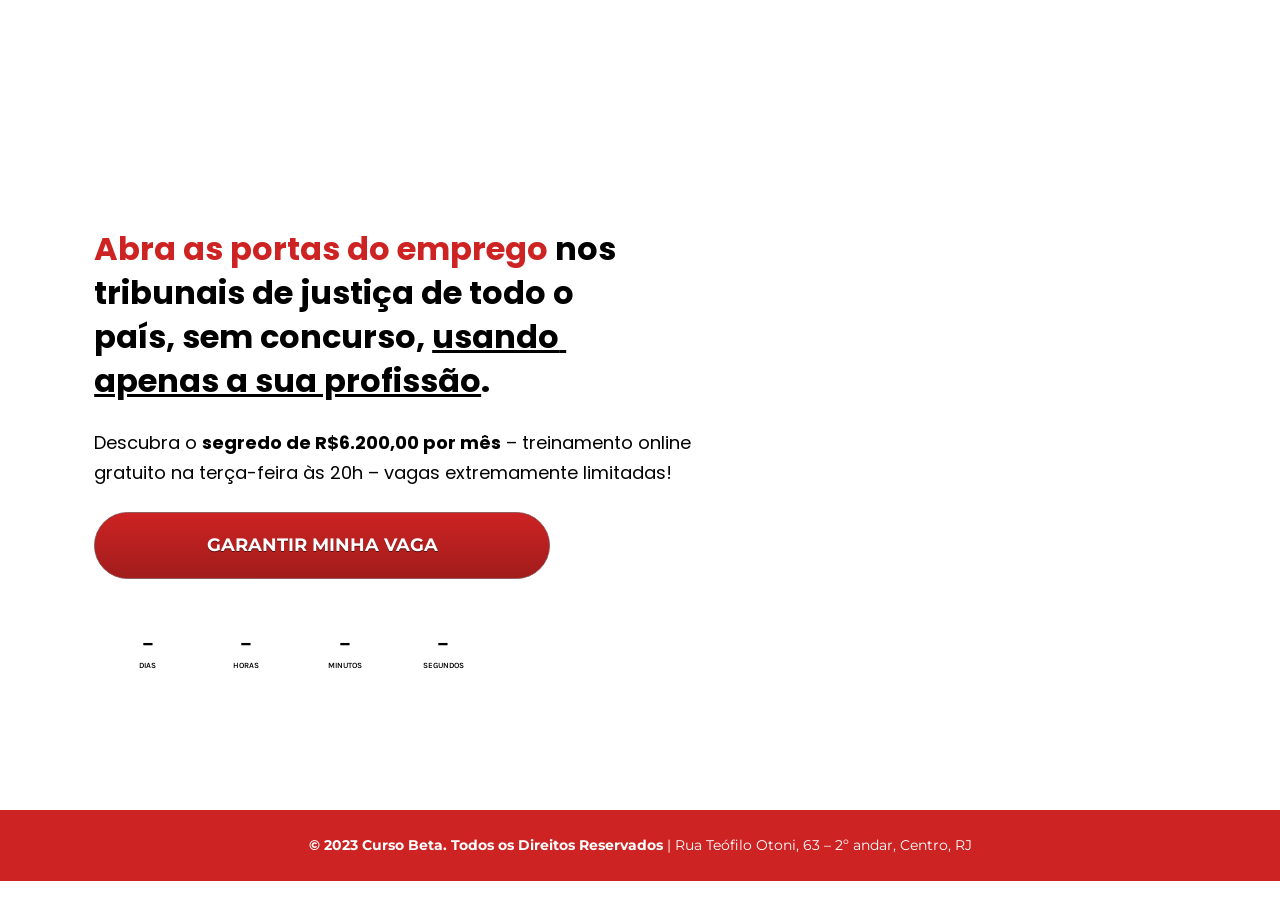
==== commit 0eea6550: "Update index.html" ====
--- a/index.html
+++ b/index.html
@@ -30,49 +30,6 @@
       center('create', '6iBzFFgy72k44Sx2PdrJx3-default-prop', '6iBzFFgy72k44Sx2PdrJx3-default-prop', {customId: 'lp-uC6LPxRGXuwTNA62Pwmnbg:sfPrPqq7AThhFQB5VxnnJ6:F8aLUEntmT6gDoR9h84eRS'});
       center('send', 'view', 'leadpage', 'uC6LPxRGXuwTNA62Pwmnbg');
     </script>
-    <!-- Google Tag Manager -->
-<script>(function(w,d,s,l,i){w[l]=w[l]||[];w[l].push({'gtm.start':
-new Date().getTime(),event:'gtm.js'});var f=d.getElementsByTagName(s)[0],
-j=d.createElement(s),dl=l!='dataLayer'?'&l='+l:'';j.async=true;j.src=
-'https://www.googletagmanager.com/gtm.js?id='+i+dl;f.parentNode.insertBefore(j,f);
-})(window,document,'script','dataLayer','GTM-5HJ7VT');</script>
-<!-- End Google Tag Manager -->
-
-
-<!--Hyros Code-->
-<script>
-var head = document.head;
-var script = document.createElement('script');
-script.type = 'text/javascript';
-script.src = "https://179653.t.hyros.com/v1/lst/universal-script?ph=e03cb3b0aca1a00603b78720db86f75151567063d19463ba40385fbdb17b7cf4&tag=!clicked&ref_url=" + document.URL ;
-head.appendChild(script);
-</script>
-<!-- End Hyros Code  -->
-
-
-<!-- Facebook Pixel Code -->
-<script>
-!function(f,b,e,v,n,t,s)
-{if(f.fbq)return;n=f.fbq=function(){n.callMethod?
-n.callMethod.apply(n,arguments):n.queue.push(arguments)};
-if(!f._fbq)f._fbq=n;n.push=n;n.loaded=!0;n.version='2.0';
-n.queue=[];t=b.createElement(e);t.async=!0;
-t.src=v;s=b.getElementsByTagName(e)[0];
-s.parentNode.insertBefore(t,s)}(window, document,'script',
-'https://connect.facebook.net/en_US/fbevents.js');
-fbq('init', '1804908869746782');
-fbq('track', 'PageView', { webinar_name: 'wpcf'});
-</script>
-<noscript><img height="1" width="1" style="display:none"
-src="https://www.facebook.com/tr?id=1804908869746782&amp;ev=PageView&amp;noscript=1"
-/></noscript>
-<!-- End Facebook Pixel Code -->
-  </head>
-  <body>
-    <!-- Google Tag Manager (noscript) -->
-<noscript><iframe src="https://www.googletagmanager.com/ns.html?id=GTM-5HJ7VT"
-height="0" width="0" style="display:none;visibility:hidden"></iframe></noscript>
-<!-- End Google Tag Manager (noscript) -->
 
     <div class="page-background"></div>
     <style data-emotion-css="49a6w1 r2ag0e 119qg5r 2jofpk 1pczgyz xnjuj9">.page-background{position:fixed;height:100vh;top:0;left:0;right:0;bottom:0;z-index:-1;background-color:rgba(255,255,255,1);}section{margin:0 auto;}.container{max-width:1140px;}@media (min-width:calc(1140px / 16)em){.widget{padding:calc(1140px / 100);}}h1{color:rgba(0,0,0,1);font-family:"Poppins",sans-serif;font-weight:bold;font-style:normal;}h2{color:rgba(0,0,0,1);font-family:"Karla",sans-serif;font-weight:bold;font-style:normal;}h3{color:rgba(0,0,0,1);font-family:"Karla",sans-serif;font-weight:bold;font-style:normal;}p{color:rgb(0,0,0);font-family:"Poppins",sans-serif;font-weight:normal;font-style:normal;}ul{color:rgb(0,0,0);font-family:"Poppins",sans-serif;font-weight:normal;font-style:normal;}h1{font-size:2rem;}h2{font-size:1.75rem;}h3{font-size:1.25rem;}p{font-size:1.125rem;}ul{font-size:1.125rem;}.lp-list.lp-list--bullet.text-align-left li::before{left:0;}.lp-list.lp-list--bullet.text-align-left li{padding-left:20px;}.lp-list.lp-list--numbered.text-align-left li::before{left:-3px;}.lp-list.lp-list--numbered.text-align-left li{padding-left:20px;}.lp-list.lp-list--numbered.text-align-left li:nth-child(n + 10){padding-left:30px;}@media only screen and (max-width:480px){.lp-list.lp-list--numbered.text-align-left li:nth-child(n + 10){padding-left:25px;}}.lp-list.lp-list--icon.text-align-left li::before{left:-6px;}.lp-list.lp-list--checkmark.text-align-left li::before{left:-6px;}h1{padding-bottom:0em;}h2{padding-bottom:0em;}h3{padding-bottom:0em;}p{margin-bottom:0em;}p,.lp-list{margin-bottom:0em;}ul{margin-bottom:0em;}h1{line-height:1.375;}h2{line-height:1.375;}h3{line-height:1.375;}p{line-height:1.625;}ul{line-height:1.625;}@media (min-width:480px){h1{font-size:1.75rem;}}@media (min-width:768px){h1{font-size:2rem;}}@media (min-width:480px){h2{font-size:1.5rem;}}@media (min-width:768px){h2{font-size:1.75rem;}}@media (min-width:480px){h3{font-size:1.125rem;}}@media (min-width:768px){h3{font-size:1.25rem;}}@media (min-width:480px){p{font-size:1rem;}}@media (min-width:768px){p{font-size:1.125rem;}}@media (min-width:480px){ul{font-size:1rem;}}@media (min-width:768px){ul{font-size:1.125rem;}}.lp-calendar-react .date,.lp-calendar-react .month{font-family:"Poppins",sans-serif;}</style><div class="page"><style data-emotion-css="do9t2c">.css-do9t2c{background-color:rgba(0,0,0,0);border-color:rgba(0,0,0,0);background-image:linear-gradient(rgba(0,0,0,0),rgba(0,0,0,0)),url("https://lh3.googleusercontent.com/Jbw-qdaXXZiZezR41Lx1TWFkKOcL2Hk60LIvVXsiJa-x2PoRwtNJGfUvbcz83RnMURqi37Ko6zbGEvbKbpq9_tpTYh8YBmYRy-g=w16");background-size:cover;background-position:center bottom;background-repeat:no-repeat;min-height:90vh;}.css-do9t2c > .container{padding-top:1vw;padding-right:0vw;padding-bottom:1vw;padding-left:0vw;}.site-header .css-do9t2c > .container{padding-top:0px;padding-right:0;padding-bottom:0px;padding-left:0;-webkit-transition:padding 0.03s ease;transition:padding 0.03s ease;}.bar .css-do9t2c{padding:0 50px;}@media (max-width:23.75em){.bar .css-do9t2c{padding:0 25px;}}@media (min-width:71.25em){.css-do9t2c > .container{padding-top:11.4px;padding-right:0px;padding-bottom:11.4px;padding-left:0px;}}</style><section class="flex-display flex-direction-column flex-justify-center has-background-image has-background-size-cover section css-do9t2c" data-guid="5f334c1f-b89c-b78b-8b14-c7e8cd49b774" data-background="https://lh3.googleusercontent.com/Jbw-qdaXXZiZezR41Lx1TWFkKOcL2Hk60LIvVXsiJa-x2PoRwtNJGfUvbcz83RnMURqi37Ko6zbGEvbKbpq9_tpTYh8YBmYRy-g"><div class="container" id="hero"><div class="layout flex flex--12" data-guid="5e96537b-5647-cf1b-d567-b7698a759c93"><style data-emotion-css="1woaee2">.css-1woaee2{padding-top:0vw;padding-right:0vw;padding-bottom:0vw;padding-left:0vw;}@media(min-width:71.25em){.css-1woaee2.column{padding-top:0px;padding-right:0px;padding-bottom:0px;padding-left:0px;}.css-1woaee2.column > .inner-column{padding-top:45.6px;padding-right:11.4px;padding-bottom:11.4px;padding-left:11.4px;}}</style><div class="column flex__item--md-7 flex__item--xs-12 css-1woaee2" data-guid="8fcfb418-e217-5c8d-b6b1-9d4f1109fc32"><style data-emotion-css="o4bu73">.css-o4bu73{background-color:rgba(0,0,0,0);border-color:rgba(0,0,0,0);background-size:cover;background-position:center center;background-repeat:no-repeat;padding-top:4vw;padding-right:1vw;padding-bottom:1vw;padding-left:1vw;}.bar .css-o4bu73{padding-top:0;padding-bottom:0;}</style><div class="inner-column css-o4bu73"><style data-emotion-css="1v1axsl">.section--center-widgets .css-1v1axsl{-webkit-box-pack:center;-webkit-justify-content:center;-ms-flex-pack:center;justify-content:center;-webkit-align-items:center;-webkit-box-align:center;-ms-flex-align:center;align-items:center;}@media (max-width:767px){.bar .css-1v1axsl{-webkit-flex-direction:column;-ms-flex-direction:column;flex-direction:column;}}</style><div class="row flex flex--12 css-1v1axsl"><style data-emotion-css="8x0d4x">.section--center-widgets .css-8x0d4x{-webkit-flex-basis:auto;-ms-flex-preferred-size:auto;flex-basis:auto;max-width:100%;}</style><div class="composite flex__item--md-12 flex__item--xs-12 css-8x0d4x"><div class="inner-composite flex flex--12"><div class="widget-column flex__item--md-12 flex__item--xs-12"><div class="widget-row flex flex--12"><div class="flex__item--md-12 flex__item--xs-12"><div data-widget-id="22bf8eef-fe82-335e-e25e-ef3736dcf4c7" class="widget"><style data-emotion-css="xd87ek">.css-xd87ek{text-align:left;}</style><div class="css-xd87ek"><div><style data-emotion-css="1haytu6">.css-1haytu6{display:inline-block;vertical-align:middle;max-width:589px;}@media (max-width:530px){.site-header .composite .widget .css-1haytu6{max-width:calc(100% - 80px);}}</style><img class="lp-image-react w-22bf8eef-fe82-335e-e25e-ef3736dcf4c7 css-1haytu6" src="https://lh3.googleusercontent.com/WO31uZG7laj4IU2v4uaSuIIPDFjxH6K5vSxpEnLq3ytyW5UmOQjeO-TNUeoICXD3JooeA_MFFY7kdpkV_szQXVP1wLnPgGq7oA=s0" data-image-upload-source="builder3" alt="" style="width:100%;max-width:100px"/></div></div></div></div></div></div></div></div></div><div class="row flex flex--12 css-1v1axsl"><div class="composite flex__item--md-12 flex__item--xs-12 css-8x0d4x"><div class="inner-composite flex flex--12"><div class="widget-column flex__item--md-12 flex__item--xs-12"><div class="widget-row flex flex--12"><div class="flex__item--md-12 flex__item--xs-12"><div data-widget-id="dbf7ea38-84f8-ecff-4c28-69188523675c" class="widget"><div data-widget-type="LpHtmlReact"><script src="https://ajax.googleapis.com/ajax/libs/jquery/3.5.1/jquery.min.js"></script>
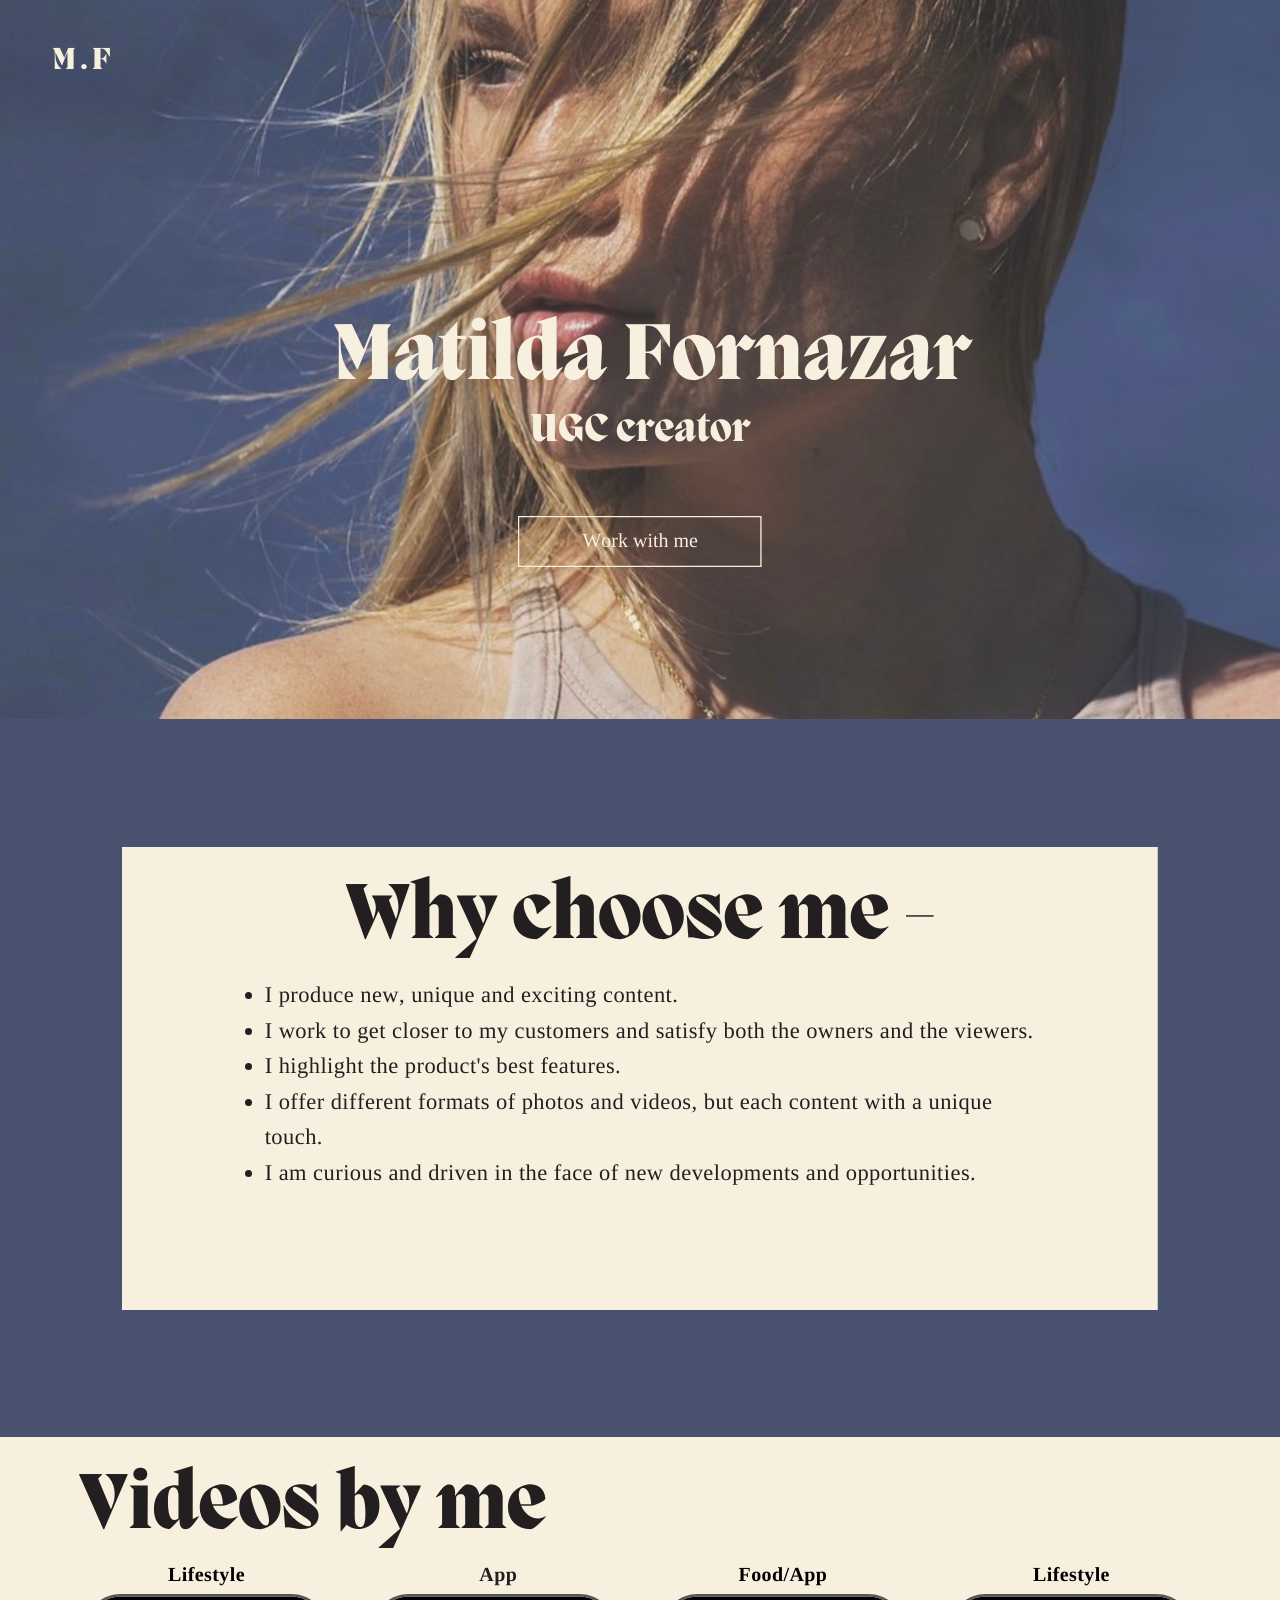
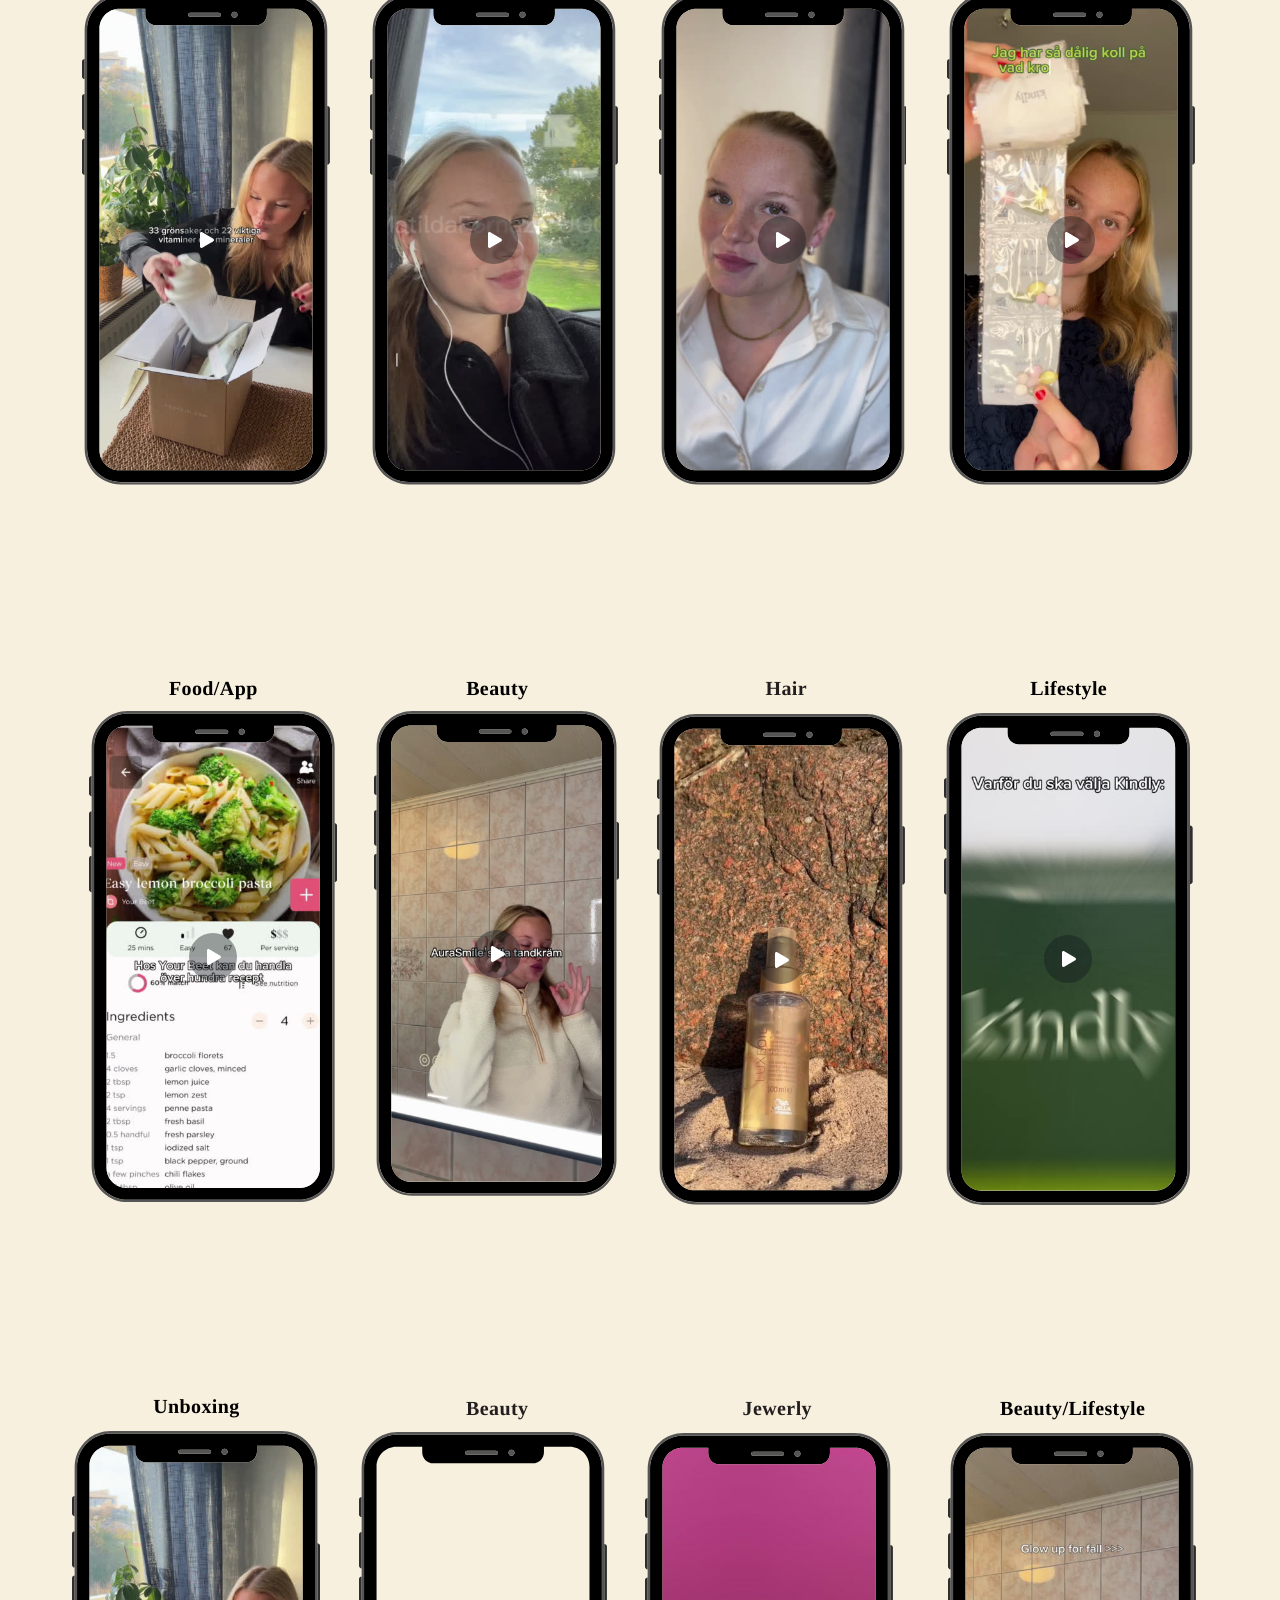
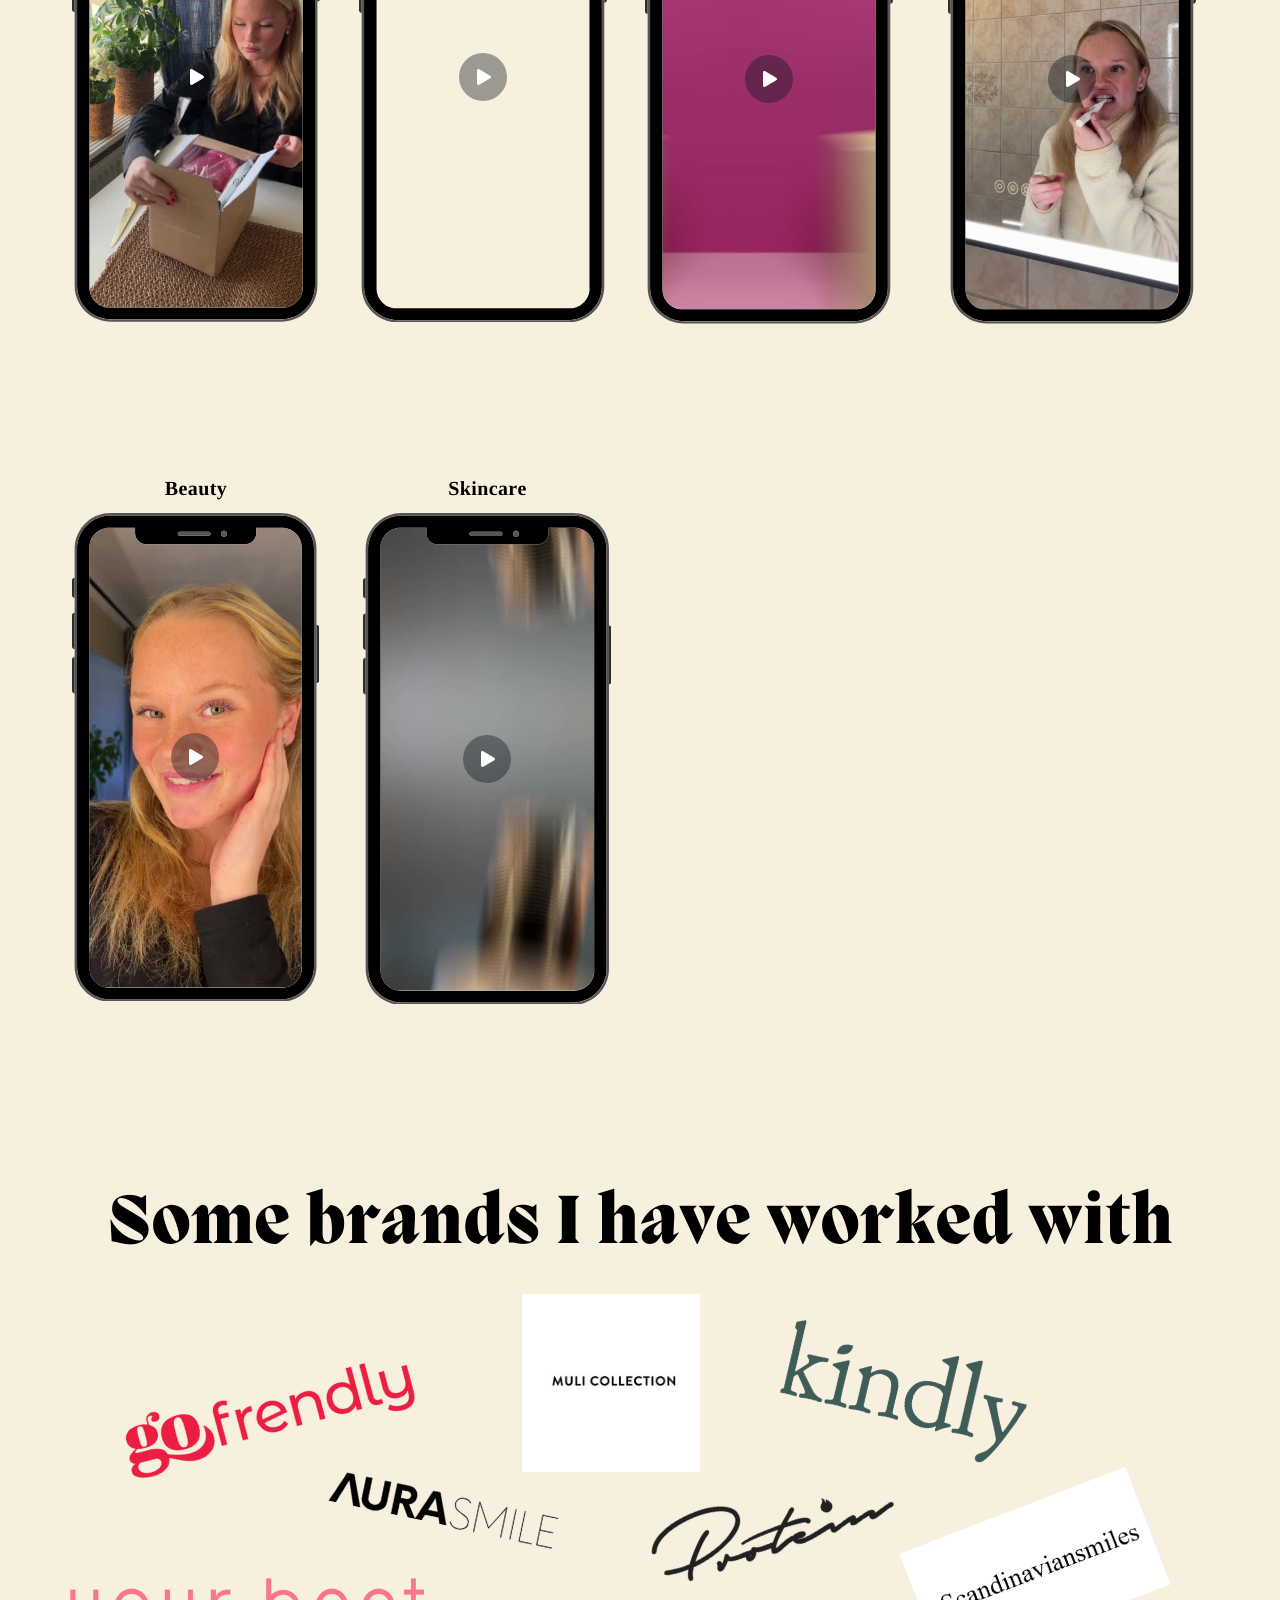
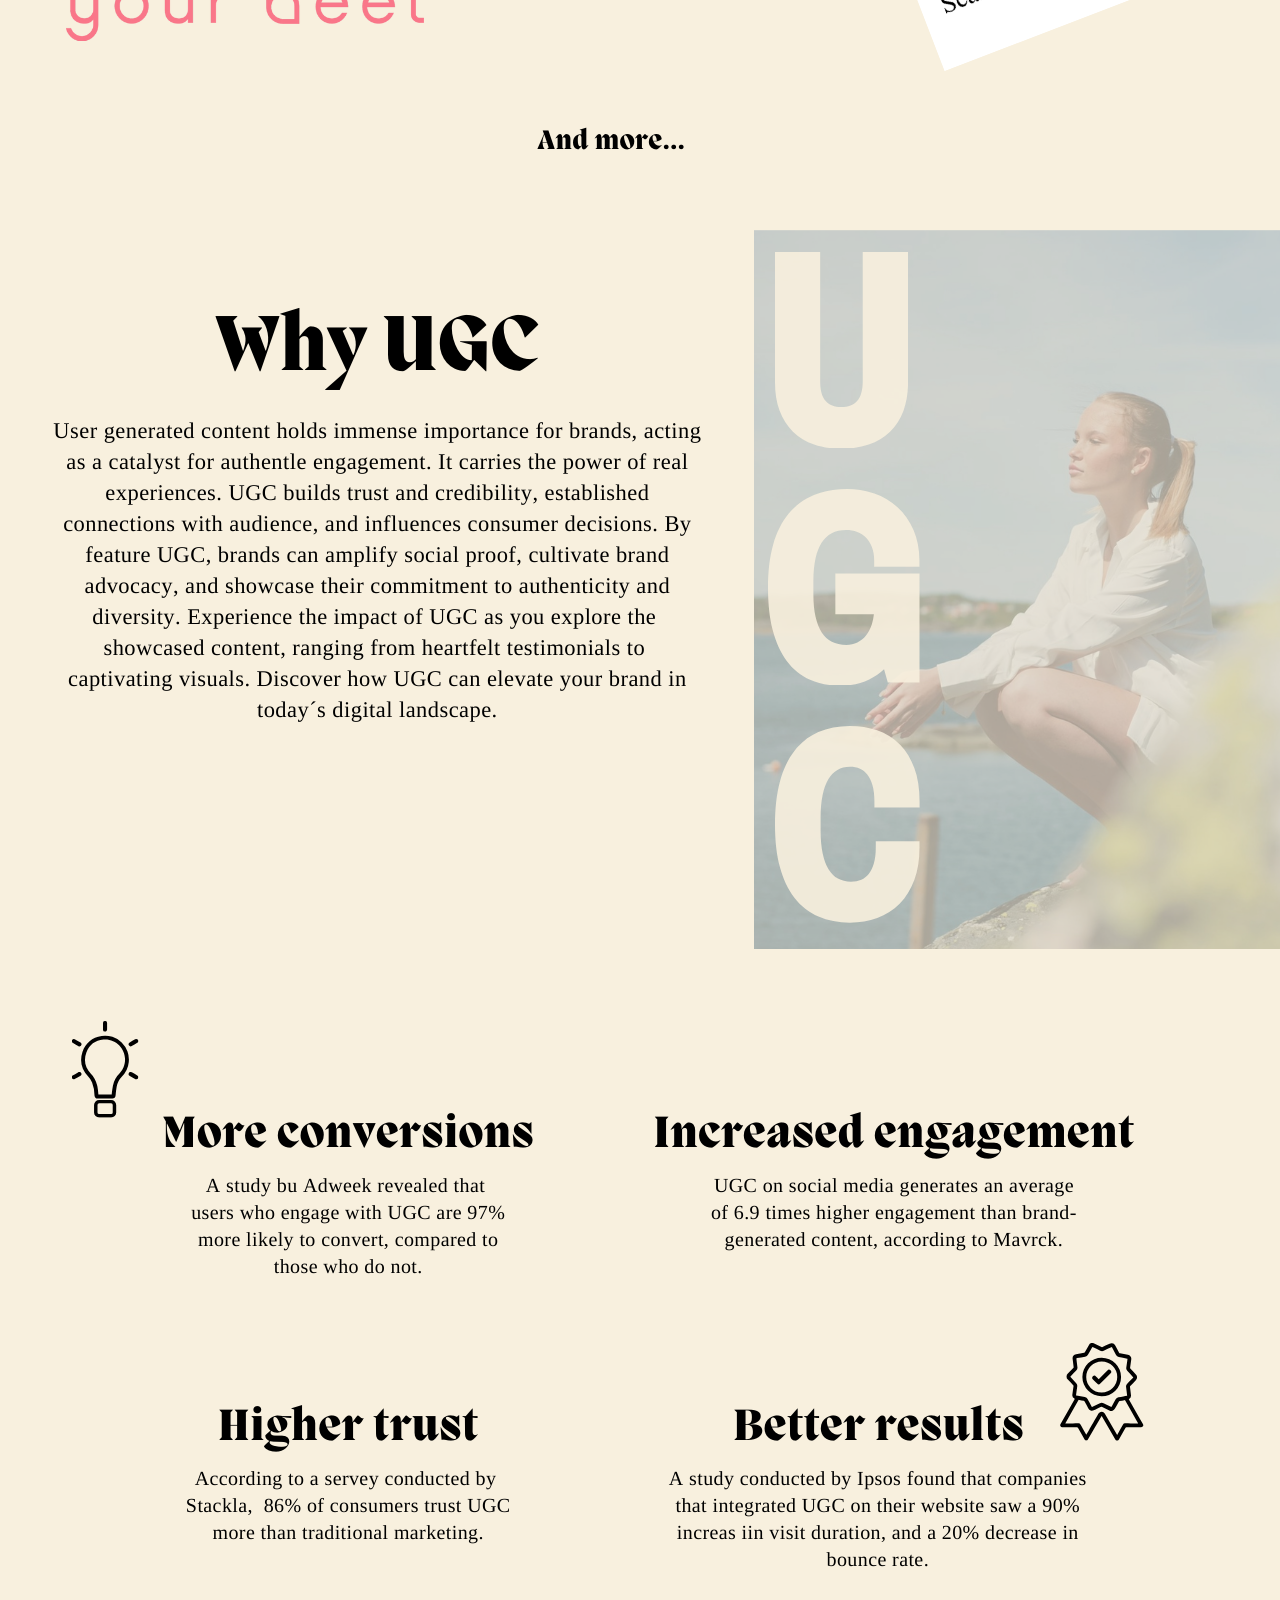
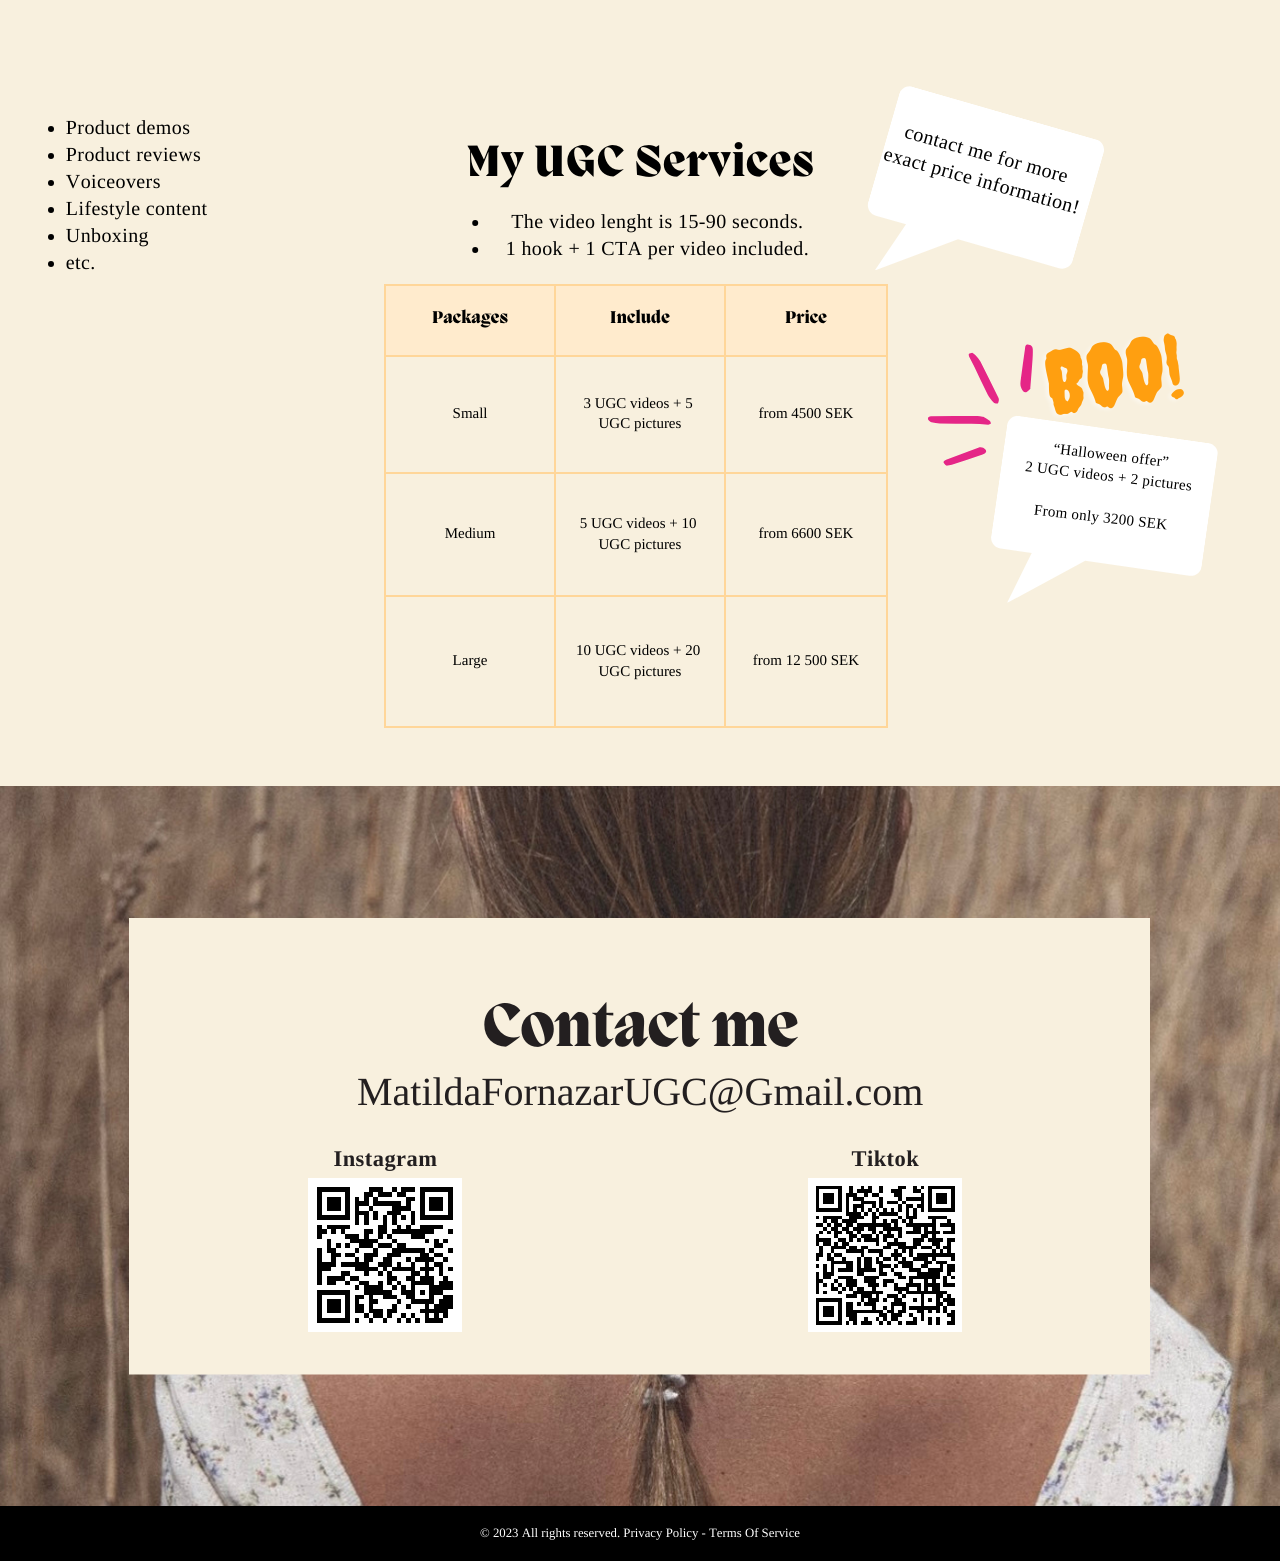
==== commit 9277d555: "Add files via upload" ====
--- a/index.html
+++ b/index.html
@@ -1,118 +1,44 @@
-<!DOCTYPE html>
-<html lang="en">
-  <head>
-    <meta charset="utf-8">
-    <!-- BUILT WITH LEADPAGES https://www.leadpages.com -->
-    <meta http-equiv="X-UA-Compatible" content="IE=edge,chrome=1">
-    <meta name="viewport" content="width=device-width, initial-scale=1">
-    <title>Contador</title>
-    <meta name="keywords" content="">
-    <meta name="description" content="">
-    <meta property="og:type" content="website">
-    <meta property="og:title" content="Contador">
-    <meta property="og:description" content="">
-    <meta name="leadpages-served-by" content="leadpages">
-    <meta name="leadpages-serving-domain" content="page.cursobeta.com.br">
-    <meta name="leadpages-legacy-pixel-domain" content="https://my.leadpages.net">
-    <meta name="leadpages-meta-id" content="uC6LPxRGXuwTNA62Pwmnbg">
-    <meta name="leadpages-edition" content="JLEW6K3hbTR48BzWQhztk3">
-    <link rel="shortcut icon" href="https://lh3.googleusercontent.com/_QNSM8ZHFrT-6WLx8z9k2cU6bkI6mImvt78m4czkfioymuj5NM5FuuclWyR97-T0fstQNygVTRfNr4VAxdlH1Xmzicp9uSv51m4=s32" type="image/x-icon">
-    <link rel="stylesheet" href="https://static.leadpages.net/fonts/font-awesome/5.14.0/css/all.min.css" referrerpolicy="no-referrer">
-    <link rel="preconnect" href="https://fonts.gstatic.com" crossorigin />
-    <link rel="preload" as="style" href="https://fonts.googleapis.com/css?family=Poppins:300,400,500,700%7CKarla:300,400,500,700%7CMontserrat:300,400,500,700" />
-    <link rel="stylesheet" href="https://fonts.googleapis.com/css?family=Poppins:300,400,500,700%7CKarla:300,400,500,700%7CMontserrat:300,400,500,700" type="text/css" referrerpolicy="no-referrer" media="print" onload="this.media='all'">
-    <style data-id="run-styles">/*! normalize.css v3.0.2 | MIT License | git.io/normalize */html{font-family:sans-serif;-ms-text-size-adjust:100%;-webkit-text-size-adjust:100%}body{margin:0}article,aside,details,figcaption,figure,footer,header,hgroup,main,menu,nav,section,summary{display:block}audio,canvas,progress,video{display:inline-block;vertical-align:baseline}audio:not([controls]){display:none;height:0}[hidden],template{display:none}a{background-color:transparent}a:active,a:hover{outline:0}abbr[title]{border-bottom:1px dotted}b,strong{font-weight:bold}dfn{font-style:italic}h1{font-size:2em;margin:.67em 0}mark{background:#ff0;color:#000}small{font-size:80%}sub,sup{font-size:75%;line-height:0;position:relative;vertical-align:baseline}sup{top:-0.5em}sub{bottom:-0.25em}img{border:0}svg:not(:root){overflow:hidden}figure{margin:1em 40px}hr{-moz-box-sizing:content-box;box-sizing:content-box;height:0}pre{overflow:auto}code,kbd,pre,samp{font-family:monospace,monospace;font-size:1em}button,input,optgroup,select,textarea{color:inherit;font:inherit;margin:0}button{overflow:visible}button,select{text-transform:none}button,html input[type=button],input[type=reset],input[type=submit]{-webkit-appearance:button;cursor:pointer}button[disabled],html input[disabled]{cursor:default}button::-moz-focus-inner,input::-moz-focus-inner{border:0;padding:0}input{line-height:normal}input[type=checkbox],input[type=radio]{box-sizing:border-box;padding:0}input[type=number]::-webkit-inner-spin-button,input[type=number]::-webkit-outer-spin-button{height:auto}input[type=search]{-webkit-appearance:textfield;-moz-box-sizing:border-box;-webkit-box-sizing:border-box;box-sizing:border-box}input[type=search]::-webkit-search-cancel-button,input[type=search]::-webkit-search-decoration{-webkit-appearance:none}fieldset{border:1px solid silver;margin:0 2px;padding:.35em .625em .75em}legend{border:0;padding:0}textarea{overflow:auto}optgroup{font-weight:bold}table{border-collapse:collapse;border-spacing:0}td,th{padding:0}*,*::before,*::after{box-sizing:border-box}html{height:100%;width:100%}html{-moz-osx-font-smoothing:grayscale;-webkit-font-smoothing:antialiased;-ms-text-size-adjust:100%;-webkit-text-size-adjust:100%;background-color:#fff;box-sizing:border-box;color:#000;font-family:Roboto,sans-serif;font-size:1em;line-height:1.5;min-height:100%;position:relative}html.is-leadbox{background-color:transparent}body{min-height:100%}h1,h2,h3,h4,h1.jumbo{margin:0}p{margin:0}a{font-size:inherit}img{max-width:100%;width:100%}section{position:relative;transition:opacity .5s ease-in,min-height .5s ease-in,height .5s ease-in}.container{width:100%}.row-compose,.widget-row,.layout,.inner-column,.column{position:relative}.site-header .layout{align-items:center;min-height:64px}.column{display:flex;flex-direction:column}.inner-column{flex:1 1 auto}.inner-column:not(.area-placeholder){min-height:1px}.widget{word-wrap:break-word;padding:1vw}.leadbox .widget{padding:1vw}.bar .widget{padding:1vw}.has-background-image{background-position:center center;background-repeat:no-repeat}.has-background-size-cover{background-size:cover}.has-background-size-center{background-size:contain}.has-background-size-repeat{background-repeat:repeat}.flex-display{display:flex}.flex-direction-column{flex-direction:column}.flex-direction-column .container{min-height:1px}.flex-direction-row{flex-direction:row}.flex-justify-flex-start{justify-content:flex-start}.flex-justify-center{justify-content:center}.flex-justify-flex-end{justify-content:flex-end}[class*=section-arrow--]::before{border:solid transparent;border-color:rgba(0,0,0,0);content:"";height:0;pointer-events:none;position:absolute;width:0;z-index:1}.section-arrow--top::before{border-bottom-color:inherit;border-width:0 30px 18px;bottom:100%;left:50%;transform:translateX(-50%)}.section-arrow--bottom::before{border-top-color:inherit;border-width:18px 30px 0;left:50%;top:100%;transform:translateX(-50%)}.section-arrow--left::before{border-bottom-color:inherit;border-width:0 30px 24px;bottom:100%;right:50%;transform:translateX(50%)}@media(min-width: 48em){.section-arrow--left::before{border-bottom-color:transparent;border-right-color:inherit;border-width:30px 24px 30px 0;bottom:0;right:100%;top:50%;transform:translateY(-50%) translateX(0)}}.section-arrow--right::before{border-top-color:inherit;border-width:24px 30px 0;left:50%;top:100%;transform:translateX(-50%)}@media(min-width: 48em){.section-arrow--right::before{border-left-color:inherit;border-top-color:transparent;border-width:30px 0 30px 24px;left:100%;top:50%;transform:translateY(-50%) translateX(0)}}.page .is-delayed{min-height:0;height:0;opacity:0;overflow:hidden;padding-bottom:0;padding-top:0}.is-visible{height:auto;opacity:1;overflow:visible}.lp-text a,.lp-text-react a,.lp-headline a{color:inherit;text-decoration:underline}.lp-text a>span,.lp-text-react a>span,.lp-headline a>span{color:inherit;text-decoration:underline}.lp-text a:hover,.lp-text a:active,.lp-text-react a:hover,.lp-text-react a:active,.lp-headline a:hover,.lp-headline a:active{text-decoration:none}.lp-text a:hover>span,.lp-text a:active>span,.lp-text-react a:hover>span,.lp-text-react a:active>span,.lp-headline a:hover>span,.lp-headline a:active>span{text-decoration:none}.widget-widget>iframe{max-width:100%;width:100%}.inner-composite{display:flex}.page grammarly-btn{display:none}.page .lp-form__input+span,.page .lp-form-react__input+span{display:none !important}@media(max-width: 480px){.hidden-mobile{display:none !important}}@media(min-width: 481px)and (max-width: 768px){.hidden-tablet{display:none !important}}@media(min-width: 769px){.hidden-desktop{display:none !important}}.hide-section{display:none}form .widget-column{padding-top:1vw;padding-bottom:1vw}form .widget-column .widget{padding-bottom:0;padding-top:0}form .widget-column .widget .lp-button-react-wrapper{margin-top:12px}form[data-form-id] button:disabled{opacity:.5;pointer-events:none;transition:opacity 7.5s ease}@keyframes animation-circular-rotate{0%{transform-origin:50% 50%}100%{transform:rotate(360deg)}}@-webkit-keyframes animation-circular-rotate{0%{transform-origin:50% 50%}100%{transform:rotate(360deg)}}@-webkit-keyframes animation-circular-progress{0%{stroke-dasharray:1px,200px;stroke-dashoffset:0px}50%{stroke-dasharray:100px,200px;stroke-dashoffset:-15px}100%{stroke-dasharray:100px,200px;stroke-dashoffset:-125px}}@keyframes animation-circular-progress{0%{stroke-dasharray:1px,200px;stroke-dashoffset:0px}50%{stroke-dasharray:100px,200px;stroke-dashoffset:-15px}100%{stroke-dasharray:100px,200px;stroke-dashoffset:-125px}}.container{margin-left:auto;margin-right:auto;max-width:1140px}.container--fluid{max-width:none}.flex{display:flex;flex-direction:row;flex-wrap:wrap;margin-left:0;margin-right:0;max-width:100%}[class*=flex__]{flex:0 0 auto;min-height:1px;padding-left:0;padding-right:0}.flex--12 .flex__item--xs-1{flex-basis:8.3333333333%;max-width:8.3333333333%}.flex--12 .flex__item--xs-2{flex-basis:16.6666666667%;max-width:16.6666666667%}.flex--12 .flex__item--xs-3{flex-basis:25%;max-width:25%}.flex--12 .flex__item--xs-4{flex-basis:33.3333333333%;max-width:33.3333333333%}.flex--12 .flex__item--xs-5{flex-basis:41.6666666667%;max-width:41.6666666667%}.flex--12 .flex__item--xs-6{flex-basis:50%;max-width:50%}.flex--12 .flex__item--xs-7{flex-basis:58.3333333333%;max-width:58.3333333333%}.flex--12 .flex__item--xs-8{flex-basis:66.6666666667%;max-width:66.6666666667%}.flex--12 .flex__item--xs-9{flex-basis:75%;max-width:75%}.flex--12 .flex__item--xs-10{flex-basis:83.3333333333%;max-width:83.3333333333%}.flex--12 .flex__item--xs-11{flex-basis:91.6666666667%;max-width:91.6666666667%}.flex--12 .flex__item--xs-12{flex-basis:100%;max-width:100%}.flex--12 .flex__offset--xs-1{margin-left:8.3333333333%}.flex--12 .flex__offset--xs-2{margin-left:16.6666666667%}.flex--12 .flex__offset--xs-3{margin-left:25%}.flex--12 .flex__offset--xs-4{margin-left:33.3333333333%}.flex--12 .flex__offset--xs-5{margin-left:41.6666666667%}.flex--12 .flex__offset--xs-6{margin-left:50%}.flex--12 .flex__offset--xs-7{margin-left:58.3333333333%}.flex--12 .flex__offset--xs-8{margin-left:66.6666666667%}.flex--12 .flex__offset--xs-9{margin-left:75%}.flex--12 .flex__offset--xs-10{margin-left:83.3333333333%}.flex--12 .flex__offset--xs-11{margin-left:91.6666666667%}.flex--10 .flex__item--xs-1{flex-basis:10%;max-width:10%}.flex--10 .flex__item--xs-2{flex-basis:20%;max-width:20%}.flex--10 .flex__item--xs-3{flex-basis:30%;max-width:30%}.flex--10 .flex__item--xs-4{flex-basis:40%;max-width:40%}.flex--10 .flex__item--xs-5{flex-basis:50%;max-width:50%}.flex--10 .flex__item--xs-6{flex-basis:60%;max-width:60%}.flex--10 .flex__item--xs-7{flex-basis:70%;max-width:70%}.flex--10 .flex__item--xs-8{flex-basis:80%;max-width:80%}.flex--10 .flex__item--xs-9{flex-basis:90%;max-width:90%}.flex--10 .flex__item--xs-10{flex-basis:100%;max-width:100%}.flex--10 .flex__offset--xs-1{margin-left:10%}.flex--10 .flex__offset--xs-2{margin-left:20%}.flex--10 .flex__offset--xs-3{margin-left:30%}.flex--10 .flex__offset--xs-4{margin-left:40%}.flex--10 .flex__offset--xs-5{margin-left:50%}.flex--10 .flex__offset--xs-6{margin-left:60%}.flex--10 .flex__offset--xs-7{margin-left:70%}.flex--10 .flex__offset--xs-8{margin-left:80%}.flex--10 .flex__offset--xs-9{margin-left:90%}.flex--xs-start{justify-content:flex-start}.flex--xs-center{justify-content:center}.flex--xs-end{justify-content:flex-end}.flex--xs-around{justify-content:space-around}.flex--xs-between{justify-content:space-between}.flex--xs-top{align-items:flex-start}.flex--xs-middle{align-items:center}.flex--xs-bottom{align-items:flex-end}.flex--xs-first{order:-1}.flex--xs-last{order:1}.flex__item--xs-auto{flex:1 1 auto}.flex__item--xs-grow{flex-grow:1}.flex__item--xs-no-grow{flex-grow:0}.flex__item--xs-shrink{flex-shrink:1}.flex__item--xs-no-shrink{flex-shrink:0}.flex__item--xs-none{flex:none}.flex--xs-inline-flex{display:inline-flex}.flex--xs-flex-nowrap{flex-wrap:nowrap}.flex--xs-flex-wrap-rev{flex-wrap:wrap-reverse}.flex--xs-horizontal-rev{flex-direction:column-reverse}.flex--xs-vertical{flex-direction:column}.flex--xs-vertical-rev{flex-direction:row-reverse}@media(min-width: 480px){.flex--12 .flex__item--sm-1{flex-basis:8.3333333333%;max-width:8.3333333333%}.flex--12 .flex__item--sm-2{flex-basis:16.6666666667%;max-width:16.6666666667%}.flex--12 .flex__item--sm-3{flex-basis:25%;max-width:25%}.flex--12 .flex__item--sm-4{flex-basis:33.3333333333%;max-width:33.3333333333%}.flex--12 .flex__item--sm-5{flex-basis:41.6666666667%;max-width:41.6666666667%}.flex--12 .flex__item--sm-6{flex-basis:50%;max-width:50%}.flex--12 .flex__item--sm-7{flex-basis:58.3333333333%;max-width:58.3333333333%}.flex--12 .flex__item--sm-8{flex-basis:66.6666666667%;max-width:66.6666666667%}.flex--12 .flex__item--sm-9{flex-basis:75%;max-width:75%}.flex--12 .flex__item--sm-10{flex-basis:83.3333333333%;max-width:83.3333333333%}.flex--12 .flex__item--sm-11{flex-basis:91.6666666667%;max-width:91.6666666667%}.flex--12 .flex__item--sm-12{flex-basis:100%;max-width:100%}.flex--12 .flex__offset--sm-1{margin-left:8.3333333333%}.flex--12 .flex__offset--sm-2{margin-left:16.6666666667%}.flex--12 .flex__offset--sm-3{margin-left:25%}.flex--12 .flex__offset--sm-4{margin-left:33.3333333333%}.flex--12 .flex__offset--sm-5{margin-left:41.6666666667%}.flex--12 .flex__offset--sm-6{margin-left:50%}.flex--12 .flex__offset--sm-7{margin-left:58.3333333333%}.flex--12 .flex__offset--sm-8{margin-left:66.6666666667%}.flex--12 .flex__offset--sm-9{margin-left:75%}.flex--12 .flex__offset--sm-10{margin-left:83.3333333333%}.flex--12 .flex__offset--sm-11{margin-left:91.6666666667%}.flex--10 .flex__item--sm-1{flex-basis:10%;max-width:10%}.flex--10 .flex__item--sm-2{flex-basis:20%;max-width:20%}.flex--10 .flex__item--sm-3{flex-basis:30%;max-width:30%}.flex--10 .flex__item--sm-4{flex-basis:40%;max-width:40%}.flex--10 .flex__item--sm-5{flex-basis:50%;max-width:50%}.flex--10 .flex__item--sm-6{flex-basis:60%;max-width:60%}.flex--10 .flex__item--sm-7{flex-basis:70%;max-width:70%}.flex--10 .flex__item--sm-8{flex-basis:80%;max-width:80%}.flex--10 .flex__item--sm-9{flex-basis:90%;max-width:90%}.flex--10 .flex__item--sm-10{flex-basis:100%;max-width:100%}.flex--10 .flex__offset--sm-1{margin-left:10%}.flex--10 .flex__offset--sm-2{margin-left:20%}.flex--10 .flex__offset--sm-3{margin-left:30%}.flex--10 .flex__offset--sm-4{margin-left:40%}.flex--10 .flex__offset--sm-5{margin-left:50%}.flex--10 .flex__offset--sm-6{margin-left:60%}.flex--10 .flex__offset--sm-7{margin-left:70%}.flex--10 .flex__offset--sm-8{margin-left:80%}.flex--10 .flex__offset--sm-9{margin-left:90%}.flex--sm-start{justify-content:flex-start}.flex--sm-center{justify-content:center}.flex--sm-end{justify-content:flex-end}.flex--sm-around{justify-content:space-around}.flex--sm-between{justify-content:space-between}.flex--sm-top{align-items:flex-start}.flex--sm-middle{align-items:center}.flex--sm-bottom{align-items:flex-end}.flex--sm-first{order:-1}.flex--sm-last{order:1}.flex__item--sm-auto{flex:1 1 auto}.flex__item--sm-grow{flex-grow:1}.flex__item--sm-no-grow{flex-grow:0}.flex__item--sm-shrink{flex-shrink:1}.flex__item--sm-no-shrink{flex-shrink:0}.flex__item--sm-none{flex:none}.flex--sm-inline-flex{display:inline-flex}.flex--sm-flex-nowrap{flex-wrap:nowrap}.flex--sm-flex-wrap-rev{flex-wrap:wrap-reverse}.flex--sm-horizontal-rev{flex-direction:column-reverse}.flex--sm-vertical{flex-direction:column}.flex--sm-vertical-rev{flex-direction:row-reverse}}@media(min-width: 768px){.flex--12 .flex__item--md-1{flex-basis:8.3333333333%;max-width:8.3333333333%}.flex--12 .flex__item--md-2{flex-basis:16.6666666667%;max-width:16.6666666667%}.flex--12 .flex__item--md-3{flex-basis:25%;max-width:25%}.flex--12 .flex__item--md-4{flex-basis:33.3333333333%;max-width:33.3333333333%}.flex--12 .flex__item--md-5{flex-basis:41.6666666667%;max-width:41.6666666667%}.flex--12 .flex__item--md-6{flex-basis:50%;max-width:50%}.flex--12 .flex__item--md-7{flex-basis:58.3333333333%;max-width:58.3333333333%}.flex--12 .flex__item--md-8{flex-basis:66.6666666667%;max-width:66.6666666667%}.flex--12 .flex__item--md-9{flex-basis:75%;max-width:75%}.flex--12 .flex__item--md-10{flex-basis:83.3333333333%;max-width:83.3333333333%}.flex--12 .flex__item--md-11{flex-basis:91.6666666667%;max-width:91.6666666667%}.flex--12 .flex__item--md-12{flex-basis:100%;max-width:100%}.flex--12 .flex__offset--md-1{margin-left:8.3333333333%}.flex--12 .flex__offset--md-2{margin-left:16.6666666667%}.flex--12 .flex__offset--md-3{margin-left:25%}.flex--12 .flex__offset--md-4{margin-left:33.3333333333%}.flex--12 .flex__offset--md-5{margin-left:41.6666666667%}.flex--12 .flex__offset--md-6{margin-left:50%}.flex--12 .flex__offset--md-7{margin-left:58.3333333333%}.flex--12 .flex__offset--md-8{margin-left:66.6666666667%}.flex--12 .flex__offset--md-9{margin-left:75%}.flex--12 .flex__offset--md-10{margin-left:83.3333333333%}.flex--12 .flex__offset--md-11{margin-left:91.6666666667%}.flex--10 .flex__item--md-1{flex-basis:10%;max-width:10%}.flex--10 .flex__item--md-2{flex-basis:20%;max-width:20%}.flex--10 .flex__item--md-3{flex-basis:30%;max-width:30%}.flex--10 .flex__item--md-4{flex-basis:40%;max-width:40%}.flex--10 .flex__item--md-5{flex-basis:50%;max-width:50%}.flex--10 .flex__item--md-6{flex-basis:60%;max-width:60%}.flex--10 .flex__item--md-7{flex-basis:70%;max-width:70%}.flex--10 .flex__item--md-8{flex-basis:80%;max-width:80%}.flex--10 .flex__item--md-9{flex-basis:90%;max-width:90%}.flex--10 .flex__item--md-10{flex-basis:100%;max-width:100%}.flex--10 .flex__offset--md-1{margin-left:10%}.flex--10 .flex__offset--md-2{margin-left:20%}.flex--10 .flex__offset--md-3{margin-left:30%}.flex--10 .flex__offset--md-4{margin-left:40%}.flex--10 .flex__offset--md-5{margin-left:50%}.flex--10 .flex__offset--md-6{margin-left:60%}.flex--10 .flex__offset--md-7{margin-left:70%}.flex--10 .flex__offset--md-8{margin-left:80%}.flex--10 .flex__offset--md-9{margin-left:90%}.flex--md-start{justify-content:flex-start}.flex--md-center{justify-content:center}.flex--md-end{justify-content:flex-end}.flex--md-around{justify-content:space-around}.flex--md-between{justify-content:space-between}.flex--md-top{align-items:flex-start}.flex--md-middle{align-items:center}.flex--md-bottom{align-items:flex-end}.flex--md-first{order:-1}.flex--md-last{order:1}.flex__item--md-auto{flex:1 1 auto}.flex__item--md-grow{flex-grow:1}.flex__item--md-no-grow{flex-grow:0}.flex__item--md-shrink{flex-shrink:1}.flex__item--md-no-shrink{flex-shrink:0}.flex__item--md-none{flex:none}.flex--md-inline-flex{display:inline-flex}.flex--md-flex-nowrap{flex-wrap:nowrap}.flex--md-flex-wrap-rev{flex-wrap:wrap-reverse}.flex--md-horizontal-rev{flex-direction:column-reverse}.flex--md-vertical{flex-direction:column}.flex--md-vertical-rev{flex-direction:row-reverse}}@media(min-width: 1024px){.flex--12 .flex__item--lg-1{flex-basis:8.3333333333%;max-width:8.3333333333%}.flex--12 .flex__item--lg-2{flex-basis:16.6666666667%;max-width:16.6666666667%}.flex--12 .flex__item--lg-3{flex-basis:25%;max-width:25%}.flex--12 .flex__item--lg-4{flex-basis:33.3333333333%;max-width:33.3333333333%}.flex--12 .flex__item--lg-5{flex-basis:41.6666666667%;max-width:41.6666666667%}.flex--12 .flex__item--lg-6{flex-basis:50%;max-width:50%}.flex--12 .flex__item--lg-7{flex-basis:58.3333333333%;max-width:58.3333333333%}.flex--12 .flex__item--lg-8{flex-basis:66.6666666667%;max-width:66.6666666667%}.flex--12 .flex__item--lg-9{flex-basis:75%;max-width:75%}.flex--12 .flex__item--lg-10{flex-basis:83.3333333333%;max-width:83.3333333333%}.flex--12 .flex__item--lg-11{flex-basis:91.6666666667%;max-width:91.6666666667%}.flex--12 .flex__item--lg-12{flex-basis:100%;max-width:100%}.flex--12 .flex__offset--lg-1{margin-left:8.3333333333%}.flex--12 .flex__offset--lg-2{margin-left:16.6666666667%}.flex--12 .flex__offset--lg-3{margin-left:25%}.flex--12 .flex__offset--lg-4{margin-left:33.3333333333%}.flex--12 .flex__offset--lg-5{margin-left:41.6666666667%}.flex--12 .flex__offset--lg-6{margin-left:50%}.flex--12 .flex__offset--lg-7{margin-left:58.3333333333%}.flex--12 .flex__offset--lg-8{margin-left:66.6666666667%}.flex--12 .flex__offset--lg-9{margin-left:75%}.flex--12 .flex__offset--lg-10{margin-left:83.3333333333%}.flex--12 .flex__offset--lg-11{margin-left:91.6666666667%}.flex--10 .flex__item--lg-1{flex-basis:10%;max-width:10%}.flex--10 .flex__item--lg-2{flex-basis:20%;max-width:20%}.flex--10 .flex__item--lg-3{flex-basis:30%;max-width:30%}.flex--10 .flex__item--lg-4{flex-basis:40%;max-width:40%}.flex--10 .flex__item--lg-5{flex-basis:50%;max-width:50%}.flex--10 .flex__item--lg-6{flex-basis:60%;max-width:60%}.flex--10 .flex__item--lg-7{flex-basis:70%;max-width:70%}.flex--10 .flex__item--lg-8{flex-basis:80%;max-width:80%}.flex--10 .flex__item--lg-9{flex-basis:90%;max-width:90%}.flex--10 .flex__item--lg-10{flex-basis:100%;max-width:100%}.flex--10 .flex__offset--lg-1{margin-left:10%}.flex--10 .flex__offset--lg-2{margin-left:20%}.flex--10 .flex__offset--lg-3{margin-left:30%}.flex--10 .flex__offset--lg-4{margin-left:40%}.flex--10 .flex__offset--lg-5{margin-left:50%}.flex--10 .flex__offset--lg-6{margin-left:60%}.flex--10 .flex__offset--lg-7{margin-left:70%}.flex--10 .flex__offset--lg-8{margin-left:80%}.flex--10 .flex__offset--lg-9{margin-left:90%}.flex--lg-start{justify-content:flex-start}.flex--lg-center{justify-content:center}.flex--lg-end{justify-content:flex-end}.flex--lg-around{justify-content:space-around}.flex--lg-between{justify-content:space-between}.flex--lg-top{align-items:flex-start}.flex--lg-middle{align-items:center}.flex--lg-bottom{align-items:flex-end}.flex--lg-first{order:-1}.flex--lg-last{order:1}.flex__item--lg-auto{flex:1 1 auto}.flex__item--lg-grow{flex-grow:1}.flex__item--lg-no-grow{flex-grow:0}.flex__item--lg-shrink{flex-shrink:1}.flex__item--lg-no-shrink{flex-shrink:0}.flex__item--lg-none{flex:none}.flex--lg-inline-flex{display:inline-flex}.flex--lg-flex-nowrap{flex-wrap:nowrap}.flex--lg-flex-wrap-rev{flex-wrap:wrap-reverse}.flex--lg-horizontal-rev{flex-direction:column-reverse}.flex--lg-vertical{flex-direction:column}.flex--lg-vertical-rev{flex-direction:row-reverse}}@media(min-width: 1280px){.flex--12 .flex__item--xl-1{flex-basis:8.3333333333%;max-width:8.3333333333%}.flex--12 .flex__item--xl-2{flex-basis:16.6666666667%;max-width:16.6666666667%}.flex--12 .flex__item--xl-3{flex-basis:25%;max-width:25%}.flex--12 .flex__item--xl-4{flex-basis:33.3333333333%;max-width:33.3333333333%}.flex--12 .flex__item--xl-5{flex-basis:41.6666666667%;max-width:41.6666666667%}.flex--12 .flex__item--xl-6{flex-basis:50%;max-width:50%}.flex--12 .flex__item--xl-7{flex-basis:58.3333333333%;max-width:58.3333333333%}.flex--12 .flex__item--xl-8{flex-basis:66.6666666667%;max-width:66.6666666667%}.flex--12 .flex__item--xl-9{flex-basis:75%;max-width:75%}.flex--12 .flex__item--xl-10{flex-basis:83.3333333333%;max-width:83.3333333333%}.flex--12 .flex__item--xl-11{flex-basis:91.6666666667%;max-width:91.6666666667%}.flex--12 .flex__item--xl-12{flex-basis:100%;max-width:100%}.flex--12 .flex__offset--xl-1{margin-left:8.3333333333%}.flex--12 .flex__offset--xl-2{margin-left:16.6666666667%}.flex--12 .flex__offset--xl-3{margin-left:25%}.flex--12 .flex__offset--xl-4{margin-left:33.3333333333%}.flex--12 .flex__offset--xl-5{margin-left:41.6666666667%}.flex--12 .flex__offset--xl-6{margin-left:50%}.flex--12 .flex__offset--xl-7{margin-left:58.3333333333%}.flex--12 .flex__offset--xl-8{margin-left:66.6666666667%}.flex--12 .flex__offset--xl-9{margin-left:75%}.flex--12 .flex__offset--xl-10{margin-left:83.3333333333%}.flex--12 .flex__offset--xl-11{margin-left:91.6666666667%}.flex--10 .flex__item--xl-1{flex-basis:10%;max-width:10%}.flex--10 .flex__item--xl-2{flex-basis:20%;max-width:20%}.flex--10 .flex__item--xl-3{flex-basis:30%;max-width:30%}.flex--10 .flex__item--xl-4{flex-basis:40%;max-width:40%}.flex--10 .flex__item--xl-5{flex-basis:50%;max-width:50%}.flex--10 .flex__item--xl-6{flex-basis:60%;max-width:60%}.flex--10 .flex__item--xl-7{flex-basis:70%;max-width:70%}.flex--10 .flex__item--xl-8{flex-basis:80%;max-width:80%}.flex--10 .flex__item--xl-9{flex-basis:90%;max-width:90%}.flex--10 .flex__item--xl-10{flex-basis:100%;max-width:100%}.flex--10 .flex__offset--xl-1{margin-left:10%}.flex--10 .flex__offset--xl-2{margin-left:20%}.flex--10 .flex__offset--xl-3{margin-left:30%}.flex--10 .flex__offset--xl-4{margin-left:40%}.flex--10 .flex__offset--xl-5{margin-left:50%}.flex--10 .flex__offset--xl-6{margin-left:60%}.flex--10 .flex__offset--xl-7{margin-left:70%}.flex--10 .flex__offset--xl-8{margin-left:80%}.flex--10 .flex__offset--xl-9{margin-left:90%}.flex--xl-start{justify-content:flex-start}.flex--xl-center{justify-content:center}.flex--xl-end{justify-content:flex-end}.flex--xl-around{justify-content:space-around}.flex--xl-between{justify-content:space-between}.flex--xl-top{align-items:flex-start}.flex--xl-middle{align-items:center}.flex--xl-bottom{align-items:flex-end}.flex--xl-first{order:-1}.flex--xl-last{order:1}.flex__item--xl-auto{flex:1 1 auto}.flex__item--xl-grow{flex-grow:1}.flex__item--xl-no-grow{flex-grow:0}.flex__item--xl-shrink{flex-shrink:1}.flex__item--xl-no-shrink{flex-shrink:0}.flex__item--xl-none{flex:none}.flex--xl-inline-flex{display:inline-flex}.flex--xl-flex-nowrap{flex-wrap:nowrap}.flex--xl-flex-wrap-rev{flex-wrap:wrap-reverse}.flex--xl-horizontal-rev{flex-direction:column-reverse}.flex--xl-vertical{flex-direction:column}.flex--xl-vertical-rev{flex-direction:row-reverse}}.font-scale-1{font-size:.5625rem}.font-scale-2{font-size:.625rem}.font-scale-3{font-size:.75rem}.font-scale-4{font-size:.875rem}.font-scale-5{font-size:1rem}.font-scale-6{font-size:1.125rem}.font-scale-7{font-size:1.3125rem}.font-scale-8{font-size:1.5rem}.font-scale-9{font-size:1.6875rem}.font-scale-10{font-size:1.875rem}.font-scale-11{font-size:2.0625rem}.font-scale-12{font-size:2.25rem}.font-scale-13{font-size:2.5rem}.font-scale-14{font-size:2.75rem}.font-scale-15{font-size:3rem}.font-scale-16{font-size:3.25rem}.font-scale-17{font-size:3.5rem}.font-scale-18{font-size:3.75rem}@media(min-width: 480px){.font-scale-1{font-size:.5625rem}.font-scale-2{font-size:.625rem}.font-scale-3{font-size:.75rem}.font-scale-4{font-size:.875rem}.font-scale-5{font-size:1rem}.font-scale-6{font-size:1.125rem}.font-scale-7{font-size:1.3125rem}.font-scale-8{font-size:1.5rem}.font-scale-9{font-size:1.75rem}.font-scale-10{font-size:2rem}.font-scale-11{font-size:2.375rem}.font-scale-12{font-size:2.75rem}.font-scale-13{font-size:3.125rem}.font-scale-14{font-size:3.5rem}.font-scale-15{font-size:3.875rem}.font-scale-16{font-size:4.25rem}.font-scale-17{font-size:4.625rem}.font-scale-18{font-size:5rem}}@media(min-width: 768px){.font-scale-1{font-size:.625rem}.font-scale-2{font-size:.75rem}.font-scale-3{font-size:.875rem}.font-scale-4{font-size:1rem}.font-scale-5{font-size:1.125rem}.font-scale-6{font-size:1.25rem}.font-scale-7{font-size:1.5rem}.font-scale-8{font-size:1.75rem}.font-scale-9{font-size:2rem}.font-scale-10{font-size:2.5rem}.font-scale-11{font-size:3rem}.font-scale-12{font-size:3.5rem}.font-scale-13{font-size:4rem}.font-scale-14{font-size:4.5rem}.font-scale-15{font-size:5rem}.font-scale-16{font-size:5.5rem}.font-scale-17{font-size:6rem}.font-scale-18{font-size:6.5rem}}.line-height-scale-1{line-height:.875}.line-height-scale-2{line-height:1}.line-height-scale-3{line-height:1.125}.line-height-scale-4{line-height:1.25}.line-height-scale-5{line-height:1.375}.line-height-scale-6{line-height:1.5}.line-height-scale-7{line-height:1.625}.line-height-scale-8{line-height:1.75}.line-height-scale-9{line-height:1.875}.line-height-scale-10{line-height:2}.lp-text-react p,.lp-text-react h1,.lp-text-react h2,.lp-text-react h3{min-height:1em;white-space:pre-wrap}.lp-text-react p:empty:before,.lp-text-react h1:empty:before,.lp-text-react h2:empty:before,.lp-text-react h3:empty:before{content:" ";white-space:pre}p.gutter-bottom-1,.lp-list.gutter-bottom-1{margin-bottom:0em}p.gutter-bottom-2,.lp-list.gutter-bottom-2{margin-bottom:0.25em}p.gutter-bottom-3,.lp-list.gutter-bottom-3{margin-bottom:0.4375em}p.gutter-bottom-4,.lp-list.gutter-bottom-4{margin-bottom:0.5em}p.gutter-bottom-5,.lp-list.gutter-bottom-5{margin-bottom:0.5625em}p.gutter-bottom-6,.lp-list.gutter-bottom-6{margin-bottom:0.625em}p.gutter-bottom-7,.lp-list.gutter-bottom-7{margin-bottom:0.6875em}p.gutter-bottom-8,.lp-list.gutter-bottom-8{margin-bottom:0.75em}p.gutter-bottom-9,.lp-list.gutter-bottom-9{margin-bottom:0.8125em}p.gutter-bottom-10,.lp-list.gutter-bottom-10{margin-bottom:0.875em}p.gutter-bottom-11,.lp-list.gutter-bottom-11{margin-bottom:0.9375em}p.gutter-bottom-12,.lp-list.gutter-bottom-12{margin-bottom:1em}p.gutter-bottom-13,.lp-list.gutter-bottom-13{margin-bottom:1.25em}p.gutter-bottom-14,.lp-list.gutter-bottom-14{margin-bottom:1.5em}h1.gutter-bottom-1,h2.gutter-bottom-1,h3.gutter-bottom-1{padding-bottom:0em}h1.gutter-bottom-2,h2.gutter-bottom-2,h3.gutter-bottom-2{padding-bottom:0.25em}h1.gutter-bottom-3,h2.gutter-bottom-3,h3.gutter-bottom-3{padding-bottom:0.4375em}h1.gutter-bottom-4,h2.gutter-bottom-4,h3.gutter-bottom-4{padding-bottom:0.5em}h1.gutter-bottom-5,h2.gutter-bottom-5,h3.gutter-bottom-5{padding-bottom:0.5625em}h1.gutter-bottom-6,h2.gutter-bottom-6,h3.gutter-bottom-6{padding-bottom:0.625em}h1.gutter-bottom-7,h2.gutter-bottom-7,h3.gutter-bottom-7{padding-bottom:0.6875em}h1.gutter-bottom-8,h2.gutter-bottom-8,h3.gutter-bottom-8{padding-bottom:0.75em}h1.gutter-bottom-9,h2.gutter-bottom-9,h3.gutter-bottom-9{padding-bottom:0.8125em}h1.gutter-bottom-10,h2.gutter-bottom-10,h3.gutter-bottom-10{padding-bottom:0.875em}h1.gutter-bottom-11,h2.gutter-bottom-11,h3.gutter-bottom-11{padding-bottom:0.9375em}h1.gutter-bottom-12,h2.gutter-bottom-12,h3.gutter-bottom-12{padding-bottom:1em}h1.gutter-bottom-13,h2.gutter-bottom-13,h3.gutter-bottom-13{padding-bottom:1.25em}h1.gutter-bottom-14,h2.gutter-bottom-14,h3.gutter-bottom-14{padding-bottom:1.5em}.lp-button{text-decoration:none}.is-bold{font-weight:700}.is-italic{font-style:italic}.is-strikethrough{text-decoration:line-through}.is-underline,.is-underline label{text-decoration:underline}.is-strikethrough.is-underline{text-decoration:line-through underline}.text-align-left{text-align:left}.text-align-right{text-align:right}.text-align-center{text-align:center}.lp-list{list-style:none;margin:0;padding:0}.lp-list.text-align-left li{padding-left:24px}.lp-list.text-align-left li::before{position:absolute}.lp-list.text-align-left.lp-list--numbered li{padding-left:30px}.lp-list.text-align-left.lp-list--icon li{padding-left:1.5em}.lp-list li{position:relative;width:100%;white-space:pre-wrap}.lp-list li:not(:last-child){margin-bottom:.5em}.lp-list li::before{display:inline-block;font-size:1em;font-weight:700}.lp-list--numbered{counter-reset:numbered}.lp-list--numbered.text-align-left li::before{left:-3px;top:1px}.lp-list--numbered.text-align-center li::before,.lp-list--numbered.text-align-right li::before{margin-right:10px}.lp-list--numbered li{counter-increment:numbered}.lp-list--numbered li::before{content:counter(numbered)}.lp-list--bullet.text-align-center li,.lp-list--bullet.text-align-right li{padding-left:12px}.lp-list--bullet li::before{content:"•";text-align:center;transform:scale(1.5);transform-origin:center right}.lp-list--checkmark.text-align-left li{padding-left:20px}.lp-list--checkmark.text-align-left li::before{left:2px;top:2px}.lp-list--checkmark.text-align-center li::before,.lp-list--checkmark.text-align-right li::before{transform:translateY(-3px)}.lp-list--checkmark li::before{content:"";font-family:"Font Awesome 5 Free";font-weight:900;transform:scale(0.85)}.lp-list--icon.text-align-center li::before,.lp-list--icon.text-align-right li::before{transform:translateY(-3px)}.lp-list--checkmark.text-align-left.font-scale-1 li{padding-left:15px}.lp-list--checkmark.text-align-left.font-scale-1 li::before{left:-4px}.lp-list--checkmark.text-align-left.font-scale-2 li{padding-left:15px}.lp-list--checkmark.text-align-left.font-scale-2 li::before{left:-4px}.lp-list--checkmark.text-align-left.font-scale-3 li{padding-left:15px}.lp-list--checkmark.text-align-left.font-scale-3 li::before{left:-4px}.lp-list--checkmark.text-align-left.font-scale-4 li::before{left:-6px}.lp-list--checkmark.text-align-left.font-scale-5 li::before{left:-6px}.lp-list--checkmark.text-align-left.font-scale-6 li::before{left:-6px}.lp-list--checkmark.text-align-left.font-scale-7 li{padding-left:25px}.lp-list--checkmark.text-align-left.font-scale-7 li::before{left:-10px}.lp-list--checkmark.text-align-left.font-scale-8 li{padding-left:25px}.lp-list--checkmark.text-align-left.font-scale-8 li::before{left:-10px}.lp-list--checkmark.text-align-left.font-scale-9 li{padding-left:25px}.lp-list--checkmark.text-align-left.font-scale-9 li::before{left:-10px}.lp-list--checkmark.text-align-left.font-scale-10 li{padding-left:25px}.lp-list--checkmark.text-align-left.font-scale-10 li::before{left:-10px}.lp-list--checkmark.text-align-left.font-scale-10 li{padding-left:35px}.lp-list--checkmark.text-align-left.font-scale-11 li{padding-left:1.05em}.lp-list--checkmark.text-align-left.font-scale-11 li::before{left:-0.1em}.lp-list--checkmark.text-align-left.font-scale-12 li{padding-left:1.05em}.lp-list--checkmark.text-align-left.font-scale-12 li::before{left:-0.1em}.lp-list--checkmark.text-align-left.font-scale-13 li{padding-left:1.05em}.lp-list--checkmark.text-align-left.font-scale-13 li::before{left:-0.1em}.lp-list--checkmark.text-align-left.font-scale-14 li{padding-left:1.05em}.lp-list--checkmark.text-align-left.font-scale-14 li::before{left:-0.1em}.lp-list--checkmark.text-align-left.font-scale-15 li{padding-left:1.05em}.lp-list--checkmark.text-align-left.font-scale-15 li::before{left:-0.1em}.lp-list--checkmark.text-align-left.font-scale-16 li{padding-left:1.05em}.lp-list--checkmark.text-align-left.font-scale-16 li::before{left:-0.1em}.lp-list--checkmark.text-align-left.font-scale-17 li{padding-left:1.05em}.lp-list--checkmark.text-align-left.font-scale-17 li::before{left:-0.1em}.lp-list--checkmark.text-align-left.font-scale-18 li{padding-left:1.05em}.lp-list--checkmark.text-align-left.font-scale-18 li::before{left:-0.1em}.lp-list--bullet.text-align-left.font-scale-1 li{padding-left:15px}.lp-list--bullet.text-align-left.font-scale-1 li::before{top:2px;left:-2px}.lp-list--bullet.text-align-left.font-scale-2 li{padding-left:15px}.lp-list--bullet.text-align-left.font-scale-2 li::before{top:2px;left:-2px}.lp-list--bullet.text-align-left.font-scale-3 li{padding-left:15px}.lp-list--bullet.text-align-left.font-scale-3 li::before{top:2px;left:-2px}.lp-list--bullet.text-align-left.font-scale-4 li{padding-left:20px}.lp-list--bullet.text-align-left.font-scale-4 li::before{left:0}.lp-list--bullet.text-align-left.font-scale-5 li{padding-left:20px}.lp-list--bullet.text-align-left.font-scale-5 li::before{left:0}.lp-list--bullet.text-align-left.font-scale-6 li{padding-left:20px}.lp-list--bullet.text-align-left.font-scale-6 li::before{left:0}.lp-list--bullet.text-align-left.font-scale-7 li::before{left:2px}.lp-list--bullet.text-align-left.font-scale-8 li::before{left:2px}.lp-list--bullet.text-align-left.font-scale-9 li::before{left:2px}.lp-list--bullet.text-align-left.font-scale-10 li{padding-left:35px}.lp-list--bullet.text-align-left.font-scale-10 li::before{left:6px}.lp-list--bullet.text-align-left.font-scale-11 li{padding-left:1.05em}.lp-list--bullet.text-align-left.font-scale-11 li::before{left:.25em;line-height:.75em;top:.18em}.lp-list--bullet.text-align-left.font-scale-12 li{padding-left:1.05em}.lp-list--bullet.text-align-left.font-scale-12 li::before{left:.25em;line-height:.75em;top:.18em}.lp-list--bullet.text-align-left.font-scale-13 li{padding-left:1.05em}.lp-list--bullet.text-align-left.font-scale-13 li::before{left:.25em;line-height:.75em;top:.18em}.lp-list--bullet.text-align-left.font-scale-14 li{padding-left:1.05em}.lp-list--bullet.text-align-left.font-scale-14 li::before{left:.25em;line-height:.75em;top:.18em}.lp-list--bullet.text-align-left.font-scale-15 li{padding-left:1.05em}.lp-list--bullet.text-align-left.font-scale-15 li::before{left:.25em;line-height:.75em;top:.18em}.lp-list--bullet.text-align-left.font-scale-16 li{padding-left:1.05em}.lp-list--bullet.text-align-left.font-scale-16 li::before{left:.25em;line-height:.75em;top:.18em}.lp-list--bullet.text-align-left.font-scale-17 li{padding-left:1.05em}.lp-list--bullet.text-align-left.font-scale-17 li::before{left:.25em;line-height:.75em;top:.18em}.lp-list--bullet.text-align-left.font-scale-18 li{padding-left:1.05em}.lp-list--bullet.text-align-left.font-scale-18 li::before{left:.25em;line-height:.75em;top:.18em}.lp-list--numbered.text-align-left.font-scale-1 li{padding-left:15px}.lp-list--numbered.text-align-left.font-scale-1 li:nth-child(n+10){padding-left:20px}.lp-list--numbered.text-align-left.font-scale-1 li::before{left:-3px}.lp-list--numbered.text-align-left.font-scale-2 li{padding-left:15px}.lp-list--numbered.text-align-left.font-scale-2 li:nth-child(n+10){padding-left:20px}.lp-list--numbered.text-align-left.font-scale-2 li::before{left:-3px}.lp-list--numbered.text-align-left.font-scale-3 li{padding-left:15px}.lp-list--numbered.text-align-left.font-scale-3 li:nth-child(n+10){padding-left:20px}.lp-list--numbered.text-align-left.font-scale-3 li::before{left:-3px}.lp-list--numbered.text-align-left.font-scale-4 li{padding-left:20px}.lp-list--numbered.text-align-left.font-scale-4 li:nth-child(n+10){padding-left:30px}.lp-list--numbered.text-align-left.font-scale-4 li::before{left:-3px}.lp-list--numbered.text-align-left.font-scale-5 li{padding-left:20px}.lp-list--numbered.text-align-left.font-scale-5 li:nth-child(n+10){padding-left:30px}.lp-list--numbered.text-align-left.font-scale-5 li::before{left:-3px}.lp-list--numbered.text-align-left.font-scale-6 li{padding-left:20px}.lp-list--numbered.text-align-left.font-scale-6 li:nth-child(n+10){padding-left:30px}.lp-list--numbered.text-align-left.font-scale-6 li::before{left:-3px}.lp-list--numbered.text-align-left.font-scale-7 li{padding-left:25px}.lp-list--numbered.text-align-left.font-scale-7 li:nth-child(n+10){padding-left:45px}.lp-list--numbered.text-align-left.font-scale-7 li::before{left:-3px}.lp-list--numbered.text-align-left.font-scale-8 li{padding-left:25px}.lp-list--numbered.text-align-left.font-scale-8 li:nth-child(n+10){padding-left:45px}.lp-list--numbered.text-align-left.font-scale-8 li::before{left:-3px}.lp-list--numbered.text-align-left.font-scale-9 li{padding-left:25px}.lp-list--numbered.text-align-left.font-scale-9 li:nth-child(n+10){padding-left:45px}.lp-list--numbered.text-align-left.font-scale-9 li::before{left:-3px}.lp-list--numbered.text-align-left.font-scale-10 li{padding-left:35px}.lp-list--numbered.text-align-left.font-scale-10 li:nth-child(n+10){padding-left:60px}.lp-list--numbered.text-align-left.font-scale-10 li::before{left:-2px}.lp-list--numbered.text-align-left.font-scale-11 li{padding-left:1.05em}.lp-list--numbered.text-align-left.font-scale-11 li:nth-child(n+10){padding-left:1.625em}.lp-list--numbered.text-align-left.font-scale-11 li::before{left:-2px;line-height:.75em;top:.18em}.lp-list--numbered.text-align-left.font-scale-12 li{padding-left:1.05em}.lp-list--numbered.text-align-left.font-scale-12 li:nth-child(n+10){padding-left:1.625em}.lp-list--numbered.text-align-left.font-scale-12 li::before{left:-2px;line-height:.75em;top:.18em}.lp-list--numbered.text-align-left.font-scale-13 li{padding-left:1.05em}.lp-list--numbered.text-align-left.font-scale-13 li:nth-child(n+10){padding-left:1.625em}.lp-list--numbered.text-align-left.font-scale-13 li::before{left:-2px;line-height:.75em;top:.18em}.lp-list--numbered.text-align-left.font-scale-14 li{padding-left:1.05em}.lp-list--numbered.text-align-left.font-scale-14 li:nth-child(n+10){padding-left:1.625em}.lp-list--numbered.text-align-left.font-scale-14 li::before{left:-2px;line-height:.75em;top:.18em}.lp-list--numbered.text-align-left.font-scale-15 li{padding-left:1.05em}.lp-list--numbered.text-align-left.font-scale-15 li:nth-child(n+10){padding-left:1.625em}.lp-list--numbered.text-align-left.font-scale-15 li::before{left:-2px;line-height:.75em;top:.18em}.lp-list--numbered.text-align-left.font-scale-16 li{padding-left:1.05em}.lp-list--numbered.text-align-left.font-scale-16 li:nth-child(n+10){padding-left:1.625em}.lp-list--numbered.text-align-left.font-scale-16 li::before{left:-2px;line-height:.75em;top:.18em}.lp-list--numbered.text-align-left.font-scale-17 li{padding-left:1.05em}.lp-list--numbered.text-align-left.font-scale-17 li:nth-child(n+10){padding-left:1.625em}.lp-list--numbered.text-align-left.font-scale-17 li::before{left:-2px;line-height:.75em;top:.18em}.lp-list--numbered.text-align-left.font-scale-18 li{padding-left:1.05em}.lp-list--numbered.text-align-left.font-scale-18 li:nth-child(n+10){padding-left:1.625em}.lp-list--numbered.text-align-left.font-scale-18 li::before{left:-2px;line-height:.75em;top:.18em}.lp-list--icon.text-align-left li::before{left:-6px}.lp-list--icon.text-align-left.font-scale-1 li{padding-left:20px}.lp-list--icon.text-align-left.font-scale-2 li{padding-left:20px}.lp-list--icon.text-align-left.font-scale-3 li{padding-left:20px}.lp-list--icon.text-align-left.font-scale-7 li{padding-left:40px}.lp-list--icon.text-align-left.font-scale-8 li{padding-left:40px}.lp-list--icon.text-align-left.font-scale-9 li{padding-left:40px}.lp-list--icon.text-align-left.font-scale-10 li{padding-left:40px}.lp-list--icon.text-align-left.font-scale-10 li{padding-left:55px}.lp-list--icon.text-align-left.font-scale-11 li::before{left:-5px}.lp-list--icon.text-align-left.font-scale-12 li::before{left:-5px}.lp-list--icon.text-align-left.font-scale-13 li::before{left:-5px}.lp-list--icon.text-align-left.font-scale-14 li::before{left:-5px}.lp-list--icon.text-align-left.font-scale-15 li::before{left:-5px}.lp-list--icon.text-align-left.font-scale-16 li::before{left:-5px}.lp-list--icon.text-align-left.font-scale-17 li::before{left:-5px}.lp-list--icon.text-align-left.font-scale-18 li::before{left:-5px}@media(max-width: 480px){.lp-list--checkmark.text-align-left.font-scale-7 li::before{left:-5px}.lp-list--checkmark.text-align-left.font-scale-8 li::before{left:-5px}.lp-list--checkmark.text-align-left.font-scale-9 li::before{left:-5px}.lp-list--checkmark.text-align-left.font-scale-10 li::before{left:-5px}.lp-list--checkmark.text-align-left.font-scale-11 li::before{left:-5px}.lp-list--checkmark.text-align-left.font-scale-12 li::before{left:-5px}.lp-list--checkmark.text-align-left.font-scale-13 li::before{left:-5px}.lp-list--checkmark.text-align-left.font-scale-14 li::before{left:-5px}.lp-list--checkmark.text-align-left.font-scale-15 li::before{left:-5px}.lp-list--checkmark.text-align-left.font-scale-16 li::before{left:-5px}.lp-list--checkmark.text-align-left.font-scale-17 li::before{left:-5px}.lp-list--checkmark.text-align-left.font-scale-18 li::before{left:-5px}.lp-list--numbered.text-align-left.font-scale-1 li:nth-child(n+10){padding-left:20px}.lp-list--numbered.text-align-left.font-scale-2 li:nth-child(n+10){padding-left:20px}.lp-list--numbered.text-align-left.font-scale-3 li:nth-child(n+10){padding-left:20px}.lp-list--numbered.text-align-left.font-scale-4 li:nth-child(n+10){padding-left:25px}.lp-list--numbered.text-align-left.font-scale-5 li:nth-child(n+10){padding-left:25px}.lp-list--numbered.text-align-left.font-scale-6 li:nth-child(n+10){padding-left:25px}.lp-list--numbered.text-align-left.font-scale-7 li:nth-child(n+10){padding-left:35px}.lp-list--numbered.text-align-left.font-scale-8 li:nth-child(n+10){padding-left:35px}.lp-list--numbered.text-align-left.font-scale-9 li:nth-child(n+10){padding-left:35px}.lp-list--numbered.text-align-left.font-scale-10 li:nth-child(n+10){padding-left:40px}.lp-list--icon.text-align-left.font-scale-7 li{padding-left:28px}.lp-list--icon.text-align-left.font-scale-7 li::before{left:-5px}.lp-list--icon.text-align-left.font-scale-8 li{padding-left:28px}.lp-list--icon.text-align-left.font-scale-8 li::before{left:-5px}.lp-list--icon.text-align-left.font-scale-9 li{padding-left:28px}.lp-list--icon.text-align-left.font-scale-9 li::before{left:-5px}.lp-list--icon.text-align-left.font-scale-10 li{padding-left:35px}.lp-list--icon.text-align-left.font-scale-11 li{padding-left:1.25em}.lp-list--icon.text-align-left.font-scale-11 li::before{left:-5px}.lp-list--icon.text-align-left.font-scale-12 li{padding-left:1.25em}.lp-list--icon.text-align-left.font-scale-12 li::before{left:-5px}.lp-list--icon.text-align-left.font-scale-13 li{padding-left:1.25em}.lp-list--icon.text-align-left.font-scale-13 li::before{left:-5px}.lp-list--icon.text-align-left.font-scale-14 li{padding-left:1.25em}.lp-list--icon.text-align-left.font-scale-14 li::before{left:-5px}.lp-list--icon.text-align-left.font-scale-15 li{padding-left:1.25em}.lp-list--icon.text-align-left.font-scale-15 li::before{left:-5px}.lp-list--icon.text-align-left.font-scale-16 li{padding-left:1.25em}.lp-list--icon.text-align-left.font-scale-16 li::before{left:-5px}.lp-list--icon.text-align-left.font-scale-17 li{padding-left:1.25em}.lp-list--icon.text-align-left.font-scale-17 li::before{left:-5px}.lp-list--icon.text-align-left.font-scale-18 li{padding-left:1.25em}.lp-list--icon.text-align-left.font-scale-18 li::before{left:-5px}}[data-widget-type=lp-image-text] .composite-box,[data-widget-type=lp-calendar-text] .composite-box{align-items:stretch}[data-widget-type=lp-image-text] .composite-column-compose,[data-widget-type=lp-calendar-text] .composite-column-compose{display:flex}[data-widget-type=lp-image-text] .layout-TC .composite-column-compose,[data-widget-type=lp-image-text] .layout-BC .composite-column-compose,[data-widget-type=lp-calendar-text] .layout-TC .composite-column-compose,[data-widget-type=lp-calendar-text] .layout-BC .composite-column-compose{flex-direction:column}[data-widget-type=lp-image-text] .layout-TR .composite-row-compose,[data-widget-type=lp-image-text] .layout-CR .composite-row-compose,[data-widget-type=lp-image-text] .layout-BR .composite-row-compose,[data-widget-type=lp-image-text] .layout-TL .composite-row-compose,[data-widget-type=lp-image-text] .layout-CL .composite-row-compose,[data-widget-type=lp-image-text] .layout-BL .composite-row-compose,[data-widget-type=lp-calendar-text] .layout-TR .composite-row-compose,[data-widget-type=lp-calendar-text] .layout-CR .composite-row-compose,[data-widget-type=lp-calendar-text] .layout-BR .composite-row-compose,[data-widget-type=lp-calendar-text] .layout-TL .composite-row-compose,[data-widget-type=lp-calendar-text] .layout-CL .composite-row-compose,[data-widget-type=lp-calendar-text] .layout-BL .composite-row-compose{flex:1 1 100%;flex-direction:row}[data-widget-type=lp-image-text] .layout-TR .composite-row-compose,[data-widget-type=lp-image-text] .layout-TL .composite-row-compose,[data-widget-type=lp-calendar-text] .layout-TR .composite-row-compose,[data-widget-type=lp-calendar-text] .layout-TL .composite-row-compose{align-items:flex-start}[data-widget-type=lp-image-text] .layout-CR .composite-row-compose,[data-widget-type=lp-image-text] .layout-CL .composite-row-compose,[data-widget-type=lp-calendar-text] .layout-CR .composite-row-compose,[data-widget-type=lp-calendar-text] .layout-CL .composite-row-compose{align-items:center}[data-widget-type=lp-image-text] .layout-BR .composite-row-compose,[data-widget-type=lp-image-text] .layout-BL .composite-row-compose,[data-widget-type=lp-calendar-text] .layout-BR .composite-row-compose,[data-widget-type=lp-calendar-text] .layout-BL .composite-row-compose{align-items:flex-end}@media(max-width: 767px){.section .composite{padding:8px}}.leadbox .section,.leadbox .page>section{padding:initial}@media(max-width: 479px){.inner-column{padding:8px}}@media(min-width: 480px)and (max-width: 767px){.inner-column{padding:12px}}/*# sourceMappingURL=page-styles.css.map *//* User Created Custom CSS */h1.lp-headline.text-align-left.font-scale-9.headline {margin-right: 35px;}.time-wrapper.css-14hds5p {font-weight: 400;}@media (min-width:320px) and (max-width:389px){img.lp-image-react.w-d10a7cbc-9c2a-7785-059b-0ee5cdfe6dea.css-wfczt0.lazyload {margin-top: -65px;}}@media (max-width: 767px){h1 {font-size: 1.6rem !important;}h1.lp-headline.text-align-left.font-scale-9.headline {margin-right: 0;}p.text-align-left.font-scale-4.line-height-scale-4 {margin-right: 80px;}p.text-align-left {margin-bottom: 20px;}a.lp-button-react.w-de718ec1-e6be-ebde-0402-182408d3ebe1.lp-button-react--full.is-bold.lp-button-react--large.lp-button-react--gradient.font-scale-5.line-height-scale-5.css-iao35 {padding: 25px 5px;}.lp-countdown-timer-react.w-dfd4cf19-2996-75d1-731d-e46ab304578d.css-1f8dprf.lp-countdown-timer-react--unstyled.lp-countdown-timer-react--small {margin-top: -20px;margin-bottom: -50px;}}/* End Custom CSS */
+<!DOCTYPE html><html lang="sv-SE"><head><!--<base href="/">--><meta http-equiv="Content-Type" content="text/html; charset=utf-8" /><meta name="viewport" content="width=device-width, initial-scale=1.0" /><title>portfolio</title><meta name="description" content="" /><link rel="icon" href="26387fa4f5b1e3f7b6217b27d79bf264.png" type="image/png" sizes="16x16"><link rel="icon" href="2d0b56e7e51cf11036ad8734bdb67e2d.png" type="image/png" sizes="32x32"><link rel="apple-touch-icon" href="725b756a69a7d4c235070e51acd85560.png" sizes="180x180"><meta property="og:type" content="website"><meta property="og:url" content="https://matildafornazarugc.my.canva.site"><meta property="og:title" content="portfolio"><meta property="og:image" content="https://matildafornazarugc.my.canva.site/def0b6ed9f5c1daacd142d3fcaf349e7.png"><meta property="og:image:type" content="image/png"><meta property="og:image:width" content="1200"><meta property="og:image:height" content="630"><meta name="twitter:card" content="summary_large_image"><style>:root {  --ffsd: 0px;  --1vw: calc((100vw - var(--sbw, 0px)) / 100);  --1vh: var(--inner1Vh, 1vh);}@media (prefers-reduced-motion: reduce) {  .animated {    animation: none !important;  }}html {  zoom: var(--rzf, 1);  font-size: max(calc(min(var(--1vw, 1vw), 13.66px) * var(--rfso, 1)), var(--minfs, 0px));  -webkit-text-size-adjust: 100%;  scroll-behavior: smooth;}body {  font-size: calc(1rem * var(--bfso, 1));}body, html, p, ul, ol, li {  margin: 0;  padding: 0;  font-synthesis: none;  font-kerning: none;  font-variant-ligatures: none;  font-feature-settings: "kern" 0, "calt" 0, "liga" 0, "clig" 0, "dlig" 0, "hlig" 0;  font-family: unset;  -webkit-font-smoothing: subpixel-antialiased;  -moz-osx-font-smoothing: grayscale;  text-rendering: geometricprecision;  white-space: normal;}li {  text-align: unset;}a {  text-decoration: none;  color: inherit;}img {  -webkit-user-drag: none;  -moz-user-drag: none;  -o-user-drag: none;  user-drag: none;  -webkit-touch-callout: none;}@font-face {  font-family: YAD1aU3sLnI-0;  src: url(fonts/8f7934b3d45567e9cf1f541e008969a9.woff2);  font-style: normal;  font-weight: 400;}@font-face {  font-family: YAD1aU3sLnI-0;  src: url(fonts/9340013c7d177c83df1edab0cf96ac10.woff2);  font-style: normal;  font-weight: 700;}@font-face {  font-family: YAD1aU3sLnI-0;  src: url(fonts/e005df7c7c34fefde116ba9b5a0e51e1.woff2);  font-style: italic;  font-weight: 400;}@font-face {  font-family: YAD1aU3sLnI-0;  src: url(fonts/83b37f2dcbb18c810da7cfa915708210.woff2);  font-style: italic;  font-weight: 700;}@font-face {  font-family: YAD1aU3sLnI-0;  src: url(fonts/8f7934b3d45567e9cf1f541e008969a9.woff2);  font-style: normal;  font-weight: 100;}@font-face {  font-family: YAD1aU3sLnI-0;  src: url(fonts/e005df7c7c34fefde116ba9b5a0e51e1.woff2);  font-style: italic;  font-weight: 100;}@font-face {  font-family: YAD1aU3sLnI-0;  src: url(fonts/8f7934b3d45567e9cf1f541e008969a9.woff2);  font-style: normal;  font-weight: 200;}@font-face {  font-family: YAD1aU3sLnI-0;  src: url(fonts/e005df7c7c34fefde116ba9b5a0e51e1.woff2);  font-style: italic;  font-weight: 200;}@font-face {  font-family: YAD1aU3sLnI-0;  src: url(fonts/8f7934b3d45567e9cf1f541e008969a9.woff2);  font-style: normal;  font-weight: 300;}@font-face {  font-family: YAD1aU3sLnI-0;  src: url(fonts/e005df7c7c34fefde116ba9b5a0e51e1.woff2);  font-style: italic;  font-weight: 300;}@font-face {  font-family: YAD1aU3sLnI-0;  src: url(fonts/8f7934b3d45567e9cf1f541e008969a9.woff2);  font-style: normal;  font-weight: 500;}@font-face {  font-family: YAD1aU3sLnI-0;  src: url(fonts/e005df7c7c34fefde116ba9b5a0e51e1.woff2);  font-style: italic;  font-weight: 500;}@font-face {  font-family: YAD1aU3sLnI-0;  src: url(fonts/9340013c7d177c83df1edab0cf96ac10.woff2);  font-style: normal;  font-weight: 600;}@font-face {  font-family: YAD1aU3sLnI-0;  src: url(fonts/83b37f2dcbb18c810da7cfa915708210.woff2);  font-style: italic;  font-weight: 600;}@font-face {  font-family: YAD1aU3sLnI-0;  src: url(fonts/9340013c7d177c83df1edab0cf96ac10.woff2);  font-style: normal;  font-weight: 800;}@font-face {  font-family: YAD1aU3sLnI-0;  src: url(fonts/83b37f2dcbb18c810da7cfa915708210.woff2);  font-style: italic;  font-weight: 800;}@font-face {  font-family: YAD1aU3sLnI-0;  src: url(fonts/9340013c7d177c83df1edab0cf96ac10.woff2);  font-style: normal;  font-weight: 900;}@font-face {  font-family: YAD1aU3sLnI-0;  src: url(fonts/83b37f2dcbb18c810da7cfa915708210.woff2);  font-style: italic;  font-weight: 900;}@font-face {  font-family: YAFdJh4apno-0;  src: url(fonts/9e115b3c42b25d2b1f8af902e68b7b6e.woff2);  font-style: normal;  font-weight: 400;}@font-face {  font-family: YAFdJh4apno-0;  src: url(fonts/2e3da3c9f5a2564e259d6f8e40ae617b.woff2);  font-style: normal;  font-weight: 700;}@font-face {  font-family: YAFdJh4apno-0;  src: url(fonts/bd0bb5045bfa132e0608e4c5af666535.woff2);  font-style: italic;  font-weight: 400;}@font-face {  font-family: YAFdJh4apno-0;  src: url(fonts/82052782fce1cb3948de3f606c49d3aa.woff2);  font-style: italic;  font-weight: 700;}@font-face {  font-family: YAFdJh4apno-0;  src: url(fonts/9e115b3c42b25d2b1f8af902e68b7b6e.woff2);  font-style: normal;  font-weight: 100;}@font-face {  font-family: YAFdJh4apno-0;  src: url(fonts/bd0bb5045bfa132e0608e4c5af666535.woff2);  font-style: italic;  font-weight: 100;}@font-face {  font-family: YAFdJh4apno-0;  src: url(fonts/9e115b3c42b25d2b1f8af902e68b7b6e.woff2);  font-style: normal;  font-weight: 200;}@font-face {  font-family: YAFdJh4apno-0;  src: url(fonts/bd0bb5045bfa132e0608e4c5af666535.woff2);  font-style: italic;  font-weight: 200;}@font-face {  font-family: YAFdJh4apno-0;  src: url(fonts/9e115b3c42b25d2b1f8af902e68b7b6e.woff2);  font-style: normal;  font-weight: 300;}@font-face {  font-family: YAFdJh4apno-0;  src: url(fonts/bd0bb5045bfa132e0608e4c5af666535.woff2);  font-style: italic;  font-weight: 300;}@font-face {  font-family: YAFdJh4apno-0;  src: url(fonts/9e115b3c42b25d2b1f8af902e68b7b6e.woff2);  font-style: normal;  font-weight: 500;}@font-face {  font-family: YAFdJh4apno-0;  src: url(fonts/bd0bb5045bfa132e0608e4c5af666535.woff2);  font-style: italic;  font-weight: 500;}@font-face {  font-family: YAFdJh4apno-0;  src: url(fonts/2e3da3c9f5a2564e259d6f8e40ae617b.woff2);  font-style: normal;  font-weight: 600;}@font-face {  font-family: YAFdJh4apno-0;  src: url(fonts/82052782fce1cb3948de3f606c49d3aa.woff2);  font-style: italic;  font-weight: 600;}@font-face {  font-family: YAFdJh4apno-0;  src: url(fonts/2e3da3c9f5a2564e259d6f8e40ae617b.woff2);  font-style: normal;  font-weight: 800;}@font-face {  font-family: YAFdJh4apno-0;  src: url(fonts/82052782fce1cb3948de3f606c49d3aa.woff2);  font-style: italic;  font-weight: 800;}@font-face {  font-family: YAFdJh4apno-0;  src: url(fonts/2e3da3c9f5a2564e259d6f8e40ae617b.woff2);  font-style: normal;  font-weight: 900;}@font-face {  font-family: YAFdJh4apno-0;  src: url(fonts/82052782fce1cb3948de3f606c49d3aa.woff2);  font-style: italic;  font-weight: 900;}@font-face {  font-family: YACgERFuAbY-0;  src: url(fonts/4ad062d6ef6325515e73aa3cb85b9eb7.woff2);  font-style: normal;  font-weight: 400;}@font-face {  font-family: YACgERFuAbY-0;  src: url(fonts/4ad062d6ef6325515e73aa3cb85b9eb7.woff2);  font-style: normal;  font-weight: 700;}@font-face {  font-family: YACgERFuAbY-0;  src: url(fonts/4ad062d6ef6325515e73aa3cb85b9eb7.woff2);  font-style: italic;  font-weight: 400;}@font-face {  font-family: YACgERFuAbY-0;  src: url(fonts/4ad062d6ef6325515e73aa3cb85b9eb7.woff2);  font-style: italic;  font-weight: 700;}@font-face {  font-family: YACgERFuAbY-0;  src: url(fonts/4ad062d6ef6325515e73aa3cb85b9eb7.woff2);  font-style: normal;  font-weight: 100;}@font-face {  font-family: YACgERFuAbY-0;  src: url(fonts/4ad062d6ef6325515e73aa3cb85b9eb7.woff2);  font-style: italic;  font-weight: 100;}@font-face {  font-family: YACgERFuAbY-0;  src: url(fonts/4ad062d6ef6325515e73aa3cb85b9eb7.woff2);  font-style: normal;  font-weight: 200;}@font-face {  font-family: YACgERFuAbY-0;  src: url(fonts/4ad062d6ef6325515e73aa3cb85b9eb7.woff2);  font-style: italic;  font-weight: 200;}@font-face {  font-family: YACgERFuAbY-0;  src: url(fonts/4ad062d6ef6325515e73aa3cb85b9eb7.woff2);  font-style: normal;  font-weight: 300;}@font-face {  font-family: YACgERFuAbY-0;  src: url(fonts/4ad062d6ef6325515e73aa3cb85b9eb7.woff2);  font-style: italic;  font-weight: 300;}@font-face {  font-family: YACgERFuAbY-0;  src: url(fonts/4ad062d6ef6325515e73aa3cb85b9eb7.woff2);  font-style: normal;  font-weight: 500;}@font-face {  font-family: YACgERFuAbY-0;  src: url(fonts/4ad062d6ef6325515e73aa3cb85b9eb7.woff2);  font-style: italic;  font-weight: 500;}@font-face {  font-family: YACgERFuAbY-0;  src: url(fonts/4ad062d6ef6325515e73aa3cb85b9eb7.woff2);  font-style: normal;  font-weight: 600;}@font-face {  font-family: YACgERFuAbY-0;  src: url(fonts/4ad062d6ef6325515e73aa3cb85b9eb7.woff2);  font-style: italic;  font-weight: 600;}@font-face {  font-family: YACgERFuAbY-0;  src: url(fonts/4ad062d6ef6325515e73aa3cb85b9eb7.woff2);  font-style: normal;  font-weight: 800;}@font-face {  font-family: YACgERFuAbY-0;  src: url(fonts/4ad062d6ef6325515e73aa3cb85b9eb7.woff2);  font-style: italic;  font-weight: 800;}@font-face {  font-family: YACgERFuAbY-0;  src: url(fonts/4ad062d6ef6325515e73aa3cb85b9eb7.woff2);  font-style: normal;  font-weight: 900;}@font-face {  font-family: YACgERFuAbY-0;  src: url(fonts/4ad062d6ef6325515e73aa3cb85b9eb7.woff2);  font-style: italic;  font-weight: 900;}@font-face {  font-family: YAFdJt8dAY0-0;  src: url(fonts/226618464330c99b64fcaf1d7142c1e7.woff2);  font-style: normal;  font-weight: 400;}@font-face {  font-family: YAFdJt8dAY0-0;  src: url(fonts/e532966f486645f74efaf7432e1d01c2.woff2);  font-style: normal;  font-weight: 700;}@font-face {  font-family: YAFdJt8dAY0-0;  src: url(fonts/3caeb8725430f400cbc24c4707d72558.woff2);  font-style: italic;  font-weight: 400;}@font-face {  font-family: YAFdJt8dAY0-0;  src: url(fonts/64dfd027222a62438bc2a4d821786c71.woff2);  font-style: italic;  font-weight: 700;}@font-face {  font-family: YAFdJt8dAY0-0;  src: url(fonts/01bb491de5070339bf99832ce44c544d.woff2);  font-style: normal;  font-weight: 100;}@font-face {  font-family: YAFdJt8dAY0-0;  src: url(fonts/a75cdabbb8dcdf033cc6b207c91608bf.woff2);  font-style: italic;  font-weight: 100;}@font-face {  font-family: YAFdJt8dAY0-0;  src: url(fonts/01bb491de5070339bf99832ce44c544d.woff2);  font-style: normal;  font-weight: 200;}@font-face {  font-family: YAFdJt8dAY0-0;  src: url(fonts/a75cdabbb8dcdf033cc6b207c91608bf.woff2);  font-style: italic;  font-weight: 200;}@font-face {  font-family: YAFdJt8dAY0-0;  src: url(fonts/01bb491de5070339bf99832ce44c544d.woff2);  font-style: normal;  font-weight: 300;}@font-face {  font-family: YAFdJt8dAY0-0;  src: url(fonts/a75cdabbb8dcdf033cc6b207c91608bf.woff2);  font-style: italic;  font-weight: 300;}@font-face {  font-family: YAFdJt8dAY0-0;  src: url(fonts/226618464330c99b64fcaf1d7142c1e7.woff2);  font-style: normal;  font-weight: 500;}@font-face {  font-family: YAFdJt8dAY0-0;  src: url(fonts/3caeb8725430f400cbc24c4707d72558.woff2);  font-style: italic;  font-weight: 500;}@font-face {  font-family: YAFdJt8dAY0-0;  src: url(fonts/e532966f486645f74efaf7432e1d01c2.woff2);  font-style: normal;  font-weight: 600;}@font-face {  font-family: YAFdJt8dAY0-0;  src: url(fonts/64dfd027222a62438bc2a4d821786c71.woff2);  font-style: italic;  font-weight: 600;}@font-face {  font-family: YAFdJt8dAY0-0;  src: url(fonts/a26fb2e545ea4d91b9808446bd10482b.woff2);  font-style: normal;  font-weight: 800;}@font-face {  font-family: YAFdJt8dAY0-0;  src: url(fonts/93216375a15a0334d096957c3f1f2f0f.woff2);  font-style: italic;  font-weight: 800;}@font-face {  font-family: YAFdJt8dAY0-0;  src: url(fonts/a26fb2e545ea4d91b9808446bd10482b.woff2);  font-style: normal;  font-weight: 900;}@font-face {  font-family: YAFdJt8dAY0-0;  src: url(fonts/93216375a15a0334d096957c3f1f2f0f.woff2);  font-style: italic;  font-weight: 900;}@font-face {  font-family: YACgEZ1cb1Q-0;  src: url(fonts/f8f199f09526f79e87644ed227e0f651.woff2);  font-style: normal;  font-weight: 400;}@font-face {  font-family: YACgEZ1cb1Q-0;  src: url(fonts/98c4d2c0223fc8474641c77f923528e9.woff2);  font-style: normal;  font-weight: 700;}@font-face {  font-family: YACgEZ1cb1Q-0;  src: url(fonts/d257a7100844bc3f98c9021168b6249e.woff2);  font-style: italic;  font-weight: 400;}@font-face {  font-family: YACgEZ1cb1Q-0;  src: url(fonts/1060345c54d396e76d73f1da7ee200bd.woff2);  font-style: italic;  font-weight: 700;}@font-face {  font-family: YACgEZ1cb1Q-0;  src: url(fonts/f8f199f09526f79e87644ed227e0f651.woff2);  font-style: normal;  font-weight: 100;}@font-face {  font-family: YACgEZ1cb1Q-0;  src: url(fonts/d257a7100844bc3f98c9021168b6249e.woff2);  font-style: italic;  font-weight: 100;}@font-face {  font-family: YACgEZ1cb1Q-0;  src: url(fonts/f8f199f09526f79e87644ed227e0f651.woff2);  font-style: normal;  font-weight: 200;}@font-face {  font-family: YACgEZ1cb1Q-0;  src: url(fonts/d257a7100844bc3f98c9021168b6249e.woff2);  font-style: italic;  font-weight: 200;}@font-face {  font-family: YACgEZ1cb1Q-0;  src: url(fonts/f8f199f09526f79e87644ed227e0f651.woff2);  font-style: normal;  font-weight: 300;}@font-face {  font-family: YACgEZ1cb1Q-0;  src: url(fonts/d257a7100844bc3f98c9021168b6249e.woff2);  font-style: italic;  font-weight: 300;}@font-face {  font-family: YACgEZ1cb1Q-0;  src: url(fonts/f8f199f09526f79e87644ed227e0f651.woff2);  font-style: normal;  font-weight: 500;}@font-face {  font-family: YACgEZ1cb1Q-0;  src: url(fonts/d257a7100844bc3f98c9021168b6249e.woff2);  font-style: italic;  font-weight: 500;}@font-face {  font-family: YACgEZ1cb1Q-0;  src: url(fonts/98c4d2c0223fc8474641c77f923528e9.woff2);  font-style: normal;  font-weight: 600;}@font-face {  font-family: YACgEZ1cb1Q-0;  src: url(fonts/1060345c54d396e76d73f1da7ee200bd.woff2);  font-style: italic;  font-weight: 600;}@font-face {  font-family: YACgEZ1cb1Q-0;  src: url(fonts/98c4d2c0223fc8474641c77f923528e9.woff2);  font-style: normal;  font-weight: 800;}@font-face {  font-family: YACgEZ1cb1Q-0;  src: url(fonts/1060345c54d396e76d73f1da7ee200bd.woff2);  font-style: italic;  font-weight: 800;}@font-face {  font-family: YACgEZ1cb1Q-0;  src: url(fonts/98c4d2c0223fc8474641c77f923528e9.woff2);  font-style: normal;  font-weight: 900;}@font-face {  font-family: YACgEZ1cb1Q-0;  src: url(fonts/1060345c54d396e76d73f1da7ee200bd.woff2);  font-style: italic;  font-weight: 900;}@media (max-width: 375px) {  #aYZlOTkHkUvj241u {    grid-area: 2 / 2 / 3 / 3;    position: relative;  }  #Q4Nh076Nwy2ryhqD {    grid-template-columns: 0 346.14163787%;    left: -123.07081893%;    grid-template-rows: 0 100%;  }  #L1A58gDKxNmv0hoj {    font-size: max(calc(12px * var(--rfso, var(--bfso, 1))), calc(8.88890667em - var(--ffsd)));  }  #MtZWgzuPIdp8VEYp {    --first-font-size: max(calc(12px * var(--rfso, var(--bfso, 1))), 8.88890667em);    --last-font-size: var(--first-font-size);    transform: translateX(calc(var(--first-font-size) * 0.0645));    margin-top: calc(var(--first-font-size) * 0.05);    margin-bottom: calc(var(--last-font-size) * 0.05);  }  #nUVHpGzETiCJLoP4 {    min-width: 91.6rem;  }  #s6L4L2MmcoyUbUGP {    grid-area: 2 / 3 / 3 / 8;    position: relative;  }  #WQfIsjt4NBTrgINR {    font-size: max(calc(12px * var(--rfso, var(--bfso, 1))), calc(11.61935487em - var(--ffsd)));  }  #S2pQYqaC3PNVSesB {    --first-font-size: max(calc(12px * var(--rfso, var(--bfso, 1))), 11.61935487em);    --last-font-size: var(--first-font-size);    margin-top: calc(var(--first-font-size) * -0.1);    margin-bottom: calc(var(--last-font-size) * -0.1);  }  #VkqSWtGsUVefXysb {    min-width: 91.6rem;  }  #UK5fwcFyCubvqvH5 {    grid-area: 4 / 2 / 5 / 7;    position: relative;  }  #Fub2ETtDKh9T0mLO {    font-size: max(calc(12px * var(--rfso, var(--bfso, 1))), calc(11.37778667em - var(--ffsd)));  }  #WifsYLLWwOSh0TpK {    --first-font-size: max(calc(12px * var(--rfso, var(--bfso, 1))), 11.37778667em);    --last-font-size: var(--first-font-size);    margin-top: calc(var(--first-font-size) * -0.1);    margin-bottom: calc(var(--last-font-size) * -0.1);  }  #pCyZmzfz3vJWI8Pe {    min-width: 91.6rem;  }  #LvnIUQzrYGAlD7UO {    grid-area: 6 / 4 / 7 / 9;    position: relative;  }  #nbDiBu8Ay7Q26FC5 {    grid-area: 2 / 2 / 5 / 5;    position: relative;  }  #LK3GFrkofoFEjGRJ {    font-size: max(calc(12px * var(--rfso, var(--bfso, 1))), calc(5.68904em - var(--ffsd)));  }  #JoLRsWl2WNVIOt5i {    --first-font-size: max(calc(12px * var(--rfso, var(--bfso, 1))), 5.68904em);    --last-font-size: var(--first-font-size);    margin-top: calc(var(--first-font-size) * -0.1);    margin-bottom: calc(var(--last-font-size) * -0.1);  }  #ugbbyg5IG7KpcgjX {    min-width: 67.05549059rem;  }  #Dplp0C5nFpNWYhHj {    grid-area: 3 / 3 / 4 / 4;    position: relative;  }  #XaE0NxDi9ua29EXc {    grid-template-columns: 0 1.20301363rem 66.92215726rem 1.20301363rem;    grid-template-rows: 0 minmax(3.98030433rem, max-content) minmax(6.59552533rem, max-content) minmax(3.98030433rem, max-content);  }  #vWVe0O2Gb9e0YXFh {    grid-area: 8 / 5 / 9 / 6;    grid-template-columns: 0 69.32818453rem;    grid-template-rows: 0 minmax(14.556134rem, max-content);  }  #bOBvDXuTaGOYRIPU {    grid-area: 8 / 5 / 9 / 6;    position: relative;  }  #kFsC1J2dfDDlmDkh {    grid-template-columns: 4.26666667rem 0 0 10.40434803rem 69.32818453rem 11.73413411rem 0 0 4.26666667rem;    grid-template-rows: minmax(30.13084153rem, max-content) minmax(9.77779733rem, max-content) minmax(65.46267631rem, max-content) minmax(13.89851106rem, max-content) 0 minmax(13.457776rem, max-content) minmax(17.1950693rem, max-content) minmax(14.556134rem, max-content) minmax(30.13084153rem, max-content);  }  #home {    min-height: calc(5.38770176 * var(--1vh, 1vh));  }  #PxyuFrXJVxuviYfb {    grid-area: 2 / 2 / 3 / 3;    position: relative;  }  #O1qjaX0okF45Mazl {    grid-template-columns: 0 249.9639511%;    left: -74.98197555%;    grid-template-rows: 0 100%;  }  #VbwOYsWS6KCyev0k {    display: none;  }  #wcEstXFJ4vLjyPmm {    display: none;  }  #FclgUZK6nY18Hu4J {    display: none;  }  #MTnCG3WBAkMNRHZH {    display: none;  }  #JXRaVTHynsL6BcUC {    display: block;  }  #aqhzBv0Jqf7VWp7q {    grid-area: 2 / 2 / 7 / 7;    position: relative;  }  #Hy7UIhFTntOmVJg8 {    font-size: max(calc(12px * var(--rfso, var(--bfso, 1))), calc(9.03931808em - var(--ffsd)));  }  #wITotTQtxYvN093i {    --first-font-size: max(calc(12px * var(--rfso, var(--bfso, 1))), 9.03931808em);    --last-font-size: var(--first-font-size);    margin-top: calc(var(--first-font-size) * -0.1);    margin-bottom: calc(var(--last-font-size) * -0.1);  }  #tH2wVxRCgifdTRE8 {    min-width: 78.8rem;  }  #y5cQPbrIzXdB6Ngc {    grid-area: 3 / 4 / 4 / 6;    position: relative;  }  #mnRtf3EdU0JCw0nq {    font-size: max(calc(12px * var(--rfso, var(--bfso, 1))), calc(4.69333333em - var(--ffsd)));  }  #T5qe0ZwtD3sELZK6 {    font-size: max(calc(12px * var(--rfso, var(--bfso, 1))), calc(4.69333333em - var(--ffsd)));  }  #Qvjd2obHrxzVZxwZ {    font-size: max(calc(12px * var(--rfso, var(--bfso, 1))), calc(4.69333333em - var(--ffsd)));  }  #YuXrqTqIN6zDgXze {    font-size: max(calc(12px * var(--rfso, var(--bfso, 1))), calc(4.69333333em - var(--ffsd)));  }  #oWFrgQF8zsjTRjwj {    font-size: max(calc(12px * var(--rfso, var(--bfso, 1))), calc(4.69333333em - var(--ffsd)));  }  #RQL8kRGJWmxpWURe {    font-size: max(calc(12px * var(--rfso, var(--bfso, 1))), calc(4.596752em - var(--ffsd)));  }  #s8E93X4R7S7qEDWk {    --first-font-size: max(calc(12px * var(--rfso, var(--bfso, 1))), 4.69333333em);    --last-font-size: max(calc(12px * var(--rfso, var(--bfso, 1))), 4.596752em);    margin-top: calc(var(--first-font-size) * -0.2);    margin-bottom: calc(var(--last-font-size) * -0.2);  }  #aNnwTY2JMzGSooug {    min-width: 78.8rem;  }  #IAsfxlvJfZAgrPSb {    grid-area: 5 / 3 / 6 / 5;    position: relative;  }  #j54vuvdZe46XPu0K {    grid-template-columns: 0 6.4rem 0 78.66666667rem 0 6.4rem;    grid-template-rows: 0 minmax(9.24438996rem, max-content) minmax(10.79775285rem, max-content) minmax(4.58799825rem, max-content) minmax(29.39048717rem, max-content) minmax(9.24438996rem, max-content);  }  #iDEMVJ5fPVOWSGiV {    grid-area: 2 / 2 / 3 / 3;    position: relative;  }  #UKPT70LnWYfCcwRA {    grid-template-columns: 4.26666667rem 91.46666667rem 4.26666667rem;    grid-template-rows: minmax(38.63554158rem, max-content) minmax(63.26501819rem, max-content) minmax(38.63554158rem, max-content);  }  #about {    min-height: calc(3.89069407 * var(--1vh, 1vh));  }  #xcYYgd3NaRHCbanK {    grid-area: 2 / 2 / 3 / 3;    position: relative;  }  #MjnmLYBkvCK6FOSJ {    grid-template-columns: 0 1122.92185127%;    left: -511.46092563%;    grid-template-rows: 0 100%;  }  #DsksypuYbuee60Jp {    font-size: max(calc(12px * var(--rfso, var(--bfso, 1))), calc(14.09946436em - var(--ffsd)));  }  #WJD3RftnfVRCvfWd {    --first-font-size: max(calc(12px * var(--rfso, var(--bfso, 1))), 14.09946436em);    --last-font-size: var(--first-font-size);    margin-top: calc(var(--first-font-size) * 0.115);    margin-bottom: calc(var(--last-font-size) * 0.115);  }  #moemGYJ1px5rAQMM {    min-width: 91.6rem;  }  #kMQaCAFZiYAeMWOx {    grid-area: 2 / 2 / 3 / 19;    position: relative;  }  #VTjokFAhx4UNrJ5p {    font-size: max(calc(12px * var(--rfso, var(--bfso, 1))), calc(5.68893333em - var(--ffsd)));  }  #gMim2q2keYWSLUxh {    --first-font-size: max(calc(12px * var(--rfso, var(--bfso, 1))), 5.68893333em);    --last-font-size: var(--first-font-size);    transform: translateX(calc(var(--first-font-size) * 0.01));    margin-top: calc(var(--first-font-size) * -0.1);    margin-bottom: calc(var(--last-font-size) * -0.1);  }  #GMtPgXN8iD32pmJZ {    min-width: 24.90625rem;  }  #utA4mMXW7Z9umrO3 {    grid-area: 5 / 9 / 6 / 10;    position: relative;  }  #iT5qe48Sp3KwANrR {    font-size: max(calc(12px * var(--rfso, var(--bfso, 1))), calc(5.68888em - var(--ffsd)));  }  #ii1LNM2qHXZT8t2Q {    --first-font-size: max(calc(12px * var(--rfso, var(--bfso, 1))), 5.68888em);    --last-font-size: var(--first-font-size);    transform: translateX(calc(var(--first-font-size) * 0.02));    margin-top: calc(var(--first-font-size) * -0.1);    margin-bottom: calc(var(--last-font-size) * -0.1);  }  #FpLpsw2Ck9YUGMSz {    min-width: 12.6645025rem;  }  #UZoHO3B6DTlkXm7I {    grid-area: 4 / 11 / 7 / 12;    position: relative;  }  #bOSxje4gOyvQF5vW {    grid-area: 8 / 6 / 9 / 16;    position: relative;  }  #tfdSxkzyZPXExWuX {    grid-area: 10 / 3 / 11 / 13;    position: relative;  }  #fb4sxQAx4RmWdd2z {    font-size: max(calc(12px * var(--rfso, var(--bfso, 1))), calc(5.68893333em - var(--ffsd)));  }  #htlURc99KC9agEs2 {    --first-font-size: max(calc(12px * var(--rfso, var(--bfso, 1))), 5.68893333em);    --last-font-size: var(--first-font-size);    transform: translateX(calc(var(--first-font-size) * 0.01));    margin-top: calc(var(--first-font-size) * -0.1);    margin-bottom: calc(var(--last-font-size) * -0.1);  }  #Smd7tLh10FDgVf5K {    min-width: 70.6923796rem;  }  #h2816xdVKC48Buc3 {    grid-area: 12 / 8 / 13 / 18;    position: relative;  }  #oGzP5bqJYTEohaJn {    grid-area: 14 / 7 / 15 / 17;    position: relative;  }  #h8A38nlD7nCEcVTm {    font-size: max(calc(12px * var(--rfso, var(--bfso, 1))), calc(5.68893333em - var(--ffsd)));  }  #BYqu6M4iSUgd7WKz {    --first-font-size: max(calc(12px * var(--rfso, var(--bfso, 1))), 5.68893333em);    --last-font-size: var(--first-font-size);    transform: translateX(calc(var(--first-font-size) * 0.01));    margin-top: calc(var(--first-font-size) * -0.1);    margin-bottom: calc(var(--last-font-size) * -0.1);  }  #RQHOGvelBPXUErKz {    min-width: 70.6923796rem;  }  #meNfKagA6N5humhp {    grid-area: 16 / 5 / 17 / 15;    position: relative;  }  #utYeJCqP7RXE0ifm {    grid-area: 18 / 4 / 19 / 14;    position: relative;  }  #ifLT9Oc8tJs0iwhB {    grid-template-columns: 4.26666667rem 10.4538102rem 0 0 0 0 0 13.42748022rem 24.77291667rem 6.4rem 12.53116916rem 13.42748022rem 0 0 0 0 0 10.4538102rem 4.26666667rem;    grid-template-rows: minmax(4.26666667rem, max-content) minmax(16.79155437rem, max-content) minmax(2.14272775rem, max-content) 0 minmax(6.59554667rem, max-content) minmax(0.00001067rem, max-content) minmax(2.14273842rem, max-content) minmax(139.6131977rem, max-content) minmax(6.4rem, max-content) minmax(139.6131977rem, max-content) minmax(6.4rem, max-content) minmax(6.59554667rem, max-content) minmax(2.14274909rem, max-content) minmax(139.6131977rem, max-content) minmax(6.4rem, max-content) minmax(6.59554667rem, max-content) minmax(2.14272775rem, max-content) minmax(139.6131977rem, max-content) minmax(4.26666667rem, max-content);  }  #gallery {    min-height: calc(17.47830186 * var(--1vh, 1vh));  }  #pCUspHtR5B6ph5yo {    grid-area: 2 / 2 / 3 / 3;    position: relative;  }  #KwFkxixTifUBzqOT {    grid-template-columns: 0 1110.50644241%;    left: -505.2532212%;    grid-template-rows: 0 100%;  }  #nd8pgdAJzrLswTJ7 {    font-size: max(calc(12px * var(--rfso, var(--bfso, 1))), calc(5.68893333em - var(--ffsd)));  }  #JqP0mUKG7gp7jxVo {    --first-font-size: max(calc(12px * var(--rfso, var(--bfso, 1))), 5.68893333em);    --last-font-size: var(--first-font-size);    transform: translateX(calc(var(--first-font-size) * 0.01));    margin-top: calc(var(--first-font-size) * -0.1);    margin-bottom: calc(var(--last-font-size) * -0.1);  }  #HQnzB0rSFdXqAXEt {    min-width: 70.7910286rem;  }  #UlXvz09XDEI2520f {    grid-area: 2 / 4 / 3 / 14;    position: relative;  }  #yhZVJrrA9iBd3gNs {    grid-area: 4 / 5 / 5 / 15;    position: relative;  }  #fGhXop8Lh9gEqNyy {    font-size: max(calc(12px * var(--rfso, var(--bfso, 1))), calc(5.68893333em - var(--ffsd)));  }  #pzW2ETmVdknY6hjM {    --first-font-size: max(calc(12px * var(--rfso, var(--bfso, 1))), 5.68893333em);    --last-font-size: var(--first-font-size);    transform: translateX(calc(var(--first-font-size) * 0.01));    margin-top: calc(var(--first-font-size) * -0.1);    margin-bottom: calc(var(--last-font-size) * -0.1);  }  #nB4vXwAET0G86qHA {    min-width: 69.88863776rem;  }  #hLpg9MAmPcrqEPsy {    grid-area: 6 / 9 / 7 / 11;    position: relative;  }  #WKbtPaSVVpO2meAT {    grid-area: 8 / 8 / 9 / 10;    position: relative;  }  #Pf3NcL92hYlhYGrO {    font-size: max(calc(12px * var(--rfso, var(--bfso, 1))), calc(5.68893333em - var(--ffsd)));  }  #MERoYg9tLrEdNAW1 {    --first-font-size: max(calc(12px * var(--rfso, var(--bfso, 1))), 5.68893333em);    --last-font-size: var(--first-font-size);    transform: translateX(calc(var(--first-font-size) * 0.02));    margin-top: calc(var(--first-font-size) * -0.1);    margin-bottom: calc(var(--last-font-size) * -0.1);  }  #wF4sB3euO2d3x91q {    min-width: 70.6923796rem;  }  #f7M01lPrSC8ikhZt {    grid-area: 10 / 7 / 11 / 13;    position: relative;  }  #rj7jQzaGoIfMzoJ6 {    grid-area: 12 / 6 / 13 / 12;    position: relative;  }  #FGcw0NdK0V2inMNH {    font-size: max(calc(12px * var(--rfso, var(--bfso, 1))), calc(5.68893333em - var(--ffsd)));  }  #chtphHCZQnhRLufa {    --first-font-size: max(calc(12px * var(--rfso, var(--bfso, 1))), 5.68893333em);    --last-font-size: var(--first-font-size);    transform: translateX(calc(var(--first-font-size) * 0.01));    margin-top: calc(var(--first-font-size) * -0.1);    margin-bottom: calc(var(--last-font-size) * -0.1);  }  #cme6ZnAI6GQ5PgZo {    min-width: 70.90223637rem;  }  #cdfdlpQCa8oyLRcs {    grid-area: 14 / 3 / 15 / 17;    position: relative;  }  #ZRZ1KHYf5P8UdtzT {    grid-area: 16 / 2 / 17 / 16;    position: relative;  }  #i5qKQjR4Cu19UhXy {    grid-template-columns: 14.61554848rem 0 0.05560388rem 0 0.0493245rem 0 0.40187092rem 0 69.75530442rem 0 0.40187092rem 0 0.0493245rem 0 0.05560388rem 0 14.61554848rem;    grid-template-rows: minmax(4.26666667rem, max-content) minmax(6.59554667rem, max-content) minmax(2.7826277rem, max-content) minmax(139.80839171rem, max-content) minmax(6.4rem, max-content) minmax(6.59554667rem, max-content) minmax(2.7826277rem, max-content) minmax(138.02285635rem, max-content) minmax(6.4rem, max-content) minmax(6.59554667rem, max-content) minmax(3.80829708rem, max-content) minmax(139.6131977rem, max-content) minmax(6.4rem, max-content) minmax(6.59554667rem, max-content) minmax(3.3930594rem, max-content) minmax(140.02843538rem, max-content) minmax(4.26666667rem, max-content);  }  #page-4 {    min-height: calc(17.28505577 * var(--1vh, 1vh));  }  #CXmXzfnwyyu4wbov {    grid-area: 2 / 2 / 3 / 3;    position: relative;  }  #kVDVqiPI7X5RMdJg {    grid-template-columns: 0 1112.78568558%;    left: -506.39284279%;    grid-template-rows: 0 100%;  }  #rCBmKvXyOBOw3iLo {    font-size: max(calc(12px * var(--rfso, var(--bfso, 1))), calc(5.68893333em - var(--ffsd)));  }  #JbIDQB4WnSxo684L {    --first-font-size: max(calc(12px * var(--rfso, var(--bfso, 1))), 5.68893333em);    --last-font-size: var(--first-font-size);    transform: translateX(calc(var(--first-font-size) * 0.01));    margin-top: calc(var(--first-font-size) * -0.1);    margin-bottom: calc(var(--last-font-size) * -0.1);  }  #lGtdReiDF5Cv1Og2 {    min-width: 70.73343955rem;  }  #cpQLt8i31UsiPZCg {    grid-area: 2 / 3 / 3 / 17;    position: relative;  }  #aomtxAz68NcHUgXF {    grid-area: 4 / 2 / 5 / 16;    position: relative;  }  #q6JSi2aJTCmhcIxa {    font-size: max(calc(12px * var(--rfso, var(--bfso, 1))), calc(5.68893333em - var(--ffsd)));  }  #yyTom9OVCCZ0oQ9M {    --first-font-size: max(calc(12px * var(--rfso, var(--bfso, 1))), 5.68893333em);    --last-font-size: var(--first-font-size);    transform: translateX(calc(var(--first-font-size) * 0.02));    margin-top: calc(var(--first-font-size) * -0.1);    margin-bottom: calc(var(--last-font-size) * -0.1);  }  #HEVjiSuWj4IyRfxh {    min-width: 70.6923796rem;  }  #SxS7YT25RDTDlNLd {    grid-area: 6 / 6 / 7 / 12;    position: relative;  }  #IJBuEzLC45J9zqpg {    grid-area: 8 / 4 / 9 / 10;    position: relative;  }  #LxxQWu4v914Th0GS {    font-size: max(calc(12px * var(--rfso, var(--bfso, 1))), calc(5.68893333em - var(--ffsd)));  }  #eNNBVu2ipvJhOzW3 {    --first-font-size: max(calc(12px * var(--rfso, var(--bfso, 1))), 5.68893333em);    --last-font-size: var(--first-font-size);    transform: translateX(calc(var(--first-font-size) * 0.02));    margin-top: calc(var(--first-font-size) * -0.1);    margin-bottom: calc(var(--last-font-size) * -0.1);  }  #jnF3qWIoF7bhxxta {    min-width: 70.6923796rem;  }  #b7JM1i9miSEpacH7 {    grid-area: 10 / 7 / 11 / 13;    position: relative;  }  #nHsqp9pRM1PD8cv6 {    grid-area: 12 / 5 / 13 / 11;    position: relative;  }  #YRnsRJ10SvnPORSc {    font-size: max(calc(12px * var(--rfso, var(--bfso, 1))), calc(5.68893333em - var(--ffsd)));  }  #IzCQvCYbsXnqewi0 {    --first-font-size: max(calc(12px * var(--rfso, var(--bfso, 1))), 5.68893333em);    --last-font-size: var(--first-font-size);    transform: translateX(calc(var(--first-font-size) * 0.01));    margin-top: calc(var(--first-font-size) * -0.1);    margin-bottom: calc(var(--last-font-size) * -0.1);  }  #RmMcusSeK3EBpaPe {    min-width: 70.6923796rem;  }  #ij9IrRhy7ctcHLi7 {    grid-area: 14 / 9 / 15 / 15;    position: relative;  }  #a6mIZP3bwwjw8v2b {    grid-area: 16 / 8 / 17 / 14;    position: relative;  }  #Ov1BKGQ5Uzy40bsN {    grid-template-columns: 14.69994689rem 0 0.02052998rem 0 0 0 0 0 70.55904626rem 0 0 0 0 0 0.02052998rem 0 14.69994689rem;    grid-template-rows: minmax(4.26666667rem, max-content) minmax(6.59554667rem, max-content) minmax(3.54802133rem, max-content) minmax(139.69444186rem, max-content) minmax(6.4rem, max-content) minmax(6.59554667rem, max-content) minmax(2.84333863rem, max-content) minmax(139.6131977rem, max-content) minmax(6.4rem, max-content) minmax(6.59554667rem, max-content) minmax(3.29777333rem, max-content) minmax(139.6131977rem, max-content) minmax(6.4rem, max-content) minmax(6.59554667rem, max-content) minmax(3.29777333rem, max-content) minmax(139.6131977rem, max-content) minmax(4.26666667rem, max-content);  }  #page-5 {    min-height: calc(17.32053223 * var(--1vh, 1vh));  }  #sDrIVt016zNUX8xz {    grid-area: 2 / 2 / 3 / 3;    position: relative;  }  #XPDXEoHgCLDMkqxC {    grid-template-columns: 0 575.9440013%;    left: -237.97200065%;    grid-template-rows: 0 100%;  }  #NsNbbk2kpKeOde1R {    font-size: max(calc(12px * var(--rfso, var(--bfso, 1))), calc(5.68893333em - var(--ffsd)));  }  #Io2g1BUmNgy3f9Pf {    --first-font-size: max(calc(12px * var(--rfso, var(--bfso, 1))), 5.68893333em);    --last-font-size: var(--first-font-size);    transform: translateX(calc(var(--first-font-size) * 0.01));    margin-top: calc(var(--first-font-size) * -0.1);    margin-bottom: calc(var(--last-font-size) * -0.1);  }  #CxOd0bH3puArNAcQ {    min-width: 20.3375rem;  }  #rXHwThjLQTFZuIlb {    grid-area: 2 / 4 / 4 / 5;    position: relative;  }  #itHXfn7vrn9L5GsD {    font-size: max(calc(12px * var(--rfso, var(--bfso, 1))), calc(5.68893333em - var(--ffsd)));  }  #rdN1A0R2vDqVMQkJ {    --first-font-size: max(calc(12px * var(--rfso, var(--bfso, 1))), 5.68893333em);    --last-font-size: var(--first-font-size);    transform: translateX(calc(var(--first-font-size) * 0.01));    margin-top: calc(var(--first-font-size) * -0.1);    margin-bottom: calc(var(--last-font-size) * -0.1);  }  #DXMPAAlVqK11ILjj {    min-width: 24.99583333rem;  }  #kTaq5JNko1JsJvbU {    grid-area: 3 / 6 / 5 / 7;    position: relative;  }  #dVUigwler3xLhVn7 {    grid-area: 6 / 3 / 7 / 8;    position: relative;  }  #yPCaUxIi6LTZsLUd {    grid-area: 8 / 2 / 9 / 9;    position: relative;  }  #dlZS9AN9Z0NU4skP {    grid-template-columns: 14.61554848rem 0.21976165rem 9.43135653rem 20.20416667rem 6.4rem 24.8625rem 9.43135653rem 0.21976165rem 14.61554848rem;    grid-template-rows: minmax(14.26486169rem, max-content) 0 minmax(6.59554667rem, max-content) 0 minmax(3.09792176rem, max-content) minmax(139.158763rem, max-content) minmax(6.4rem, max-content) minmax(140.02843538rem, max-content) minmax(14.26486169rem, max-content);  }  #page-6 {    min-height: calc(8.9645803 * var(--1vh, 1vh));  }  #ew3RErcBy5JZvRSK {    grid-area: 2 / 2 / 3 / 3;    position: relative;  }  #hAUpioGdzJtkv0XV {    grid-template-columns: 0 206.60966452%;    left: -53.30483226%;    grid-template-rows: 0 100%;  }  #DXUVXYe2sTRWo2EI {    font-size: max(calc(12px * var(--rfso, var(--bfso, 1))), calc(7.39555733em - var(--ffsd)));  }  #hEPhE8qt1jFaaBtB {    --first-font-size: max(calc(12px * var(--rfso, var(--bfso, 1))), 7.39555733em);    --last-font-size: var(--first-font-size);    transform: translateX(calc(var(--first-font-size) * 0.01));    margin-top: calc(var(--first-font-size) * -0.1);    margin-bottom: calc(var(--last-font-size) * -0.1);  }  #oYB40dIuqKE4b974 {    min-width: 91.6rem;  }  #fGamDnD2lQWZ4cjN {    grid-area: 2 / 3 / 3 / 18;    position: relative;  }  #nZQl50xReGWNzGOu {    grid-area: 4 / 9 / 9 / 12;    position: relative;  }  #PqsrxALnlVQ0PD7W {    grid-area: 6 / 5 / 8 / 8;    position: relative;  }  #Y2lW7iUgoMWpTLfm {    grid-area: 5 / 13 / 7 / 16;    position: relative;  }  #ZCfd29QHPKROCLip {    grid-area: 10 / 6 / 13 / 10;    position: relative;  }  #hryEkiH4BiibLRU9 {    grid-area: 11 / 11 / 14 / 14;    position: relative;  }  #I0evyyDLjdhdWoMY {    grid-area: 12 / 15 / 16 / 17;    position: relative;  }  #dJH1ofSZwVZdrgJP {    grid-area: 15 / 2 / 17 / 7;    position: relative;  }  #qsVLRLCR3MWgqedb {    font-size: max(calc(12px * var(--rfso, var(--bfso, 1))), calc(7.82221333em - var(--ffsd)));  }  #HlWgjravajsQHujt {    --first-font-size: max(calc(12px * var(--rfso, var(--bfso, 1))), 7.82221333em);    --last-font-size: var(--first-font-size);    transform: translateX(calc(var(--first-font-size) * 0.01));    margin-top: calc(var(--first-font-size) * -0.1);    margin-bottom: calc(var(--last-font-size) * -0.1);  }  #Wybh2bEP6sZtayPD {    min-width: 91.6rem;  }  #sNjIaacRhrABk5EJ {    grid-area: 18 / 4 / 19 / 19;    position: relative;  }  #YqfM7sIkEtXl8VoS {    grid-template-columns: 4.26666667rem 0 0 2.94809392rem 18.20913958rem 8.50301215rem 1.1598059rem 6.9073558rem 4.13038794rem 6.22132017rem 4.38027209rem 6.89467507rem 9.23763671rem 1.58555432rem 9.30717772rem 10.77407364rem 1.20816164rem 0 4.26666667rem;    grid-template-rows: minmax(22.61333333rem, max-content) minmax(7.15749785rem, max-content) minmax(7.54068969rem, max-content) minmax(4.12236801rem, max-content) minmax(1.25398298rem, max-content) minmax(7.03182656rem, max-content) minmax(1.96786602rem, max-content) minmax(0.35593663rem, max-content) minmax(0.07739342rem, max-content) minmax(0.76359864rem, max-content) minmax(2.03030288rem, max-content) minmax(3.17142166rem, max-content) minmax(1.75587353rem, max-content) minmax(1.02859892rem, max-content) minmax(4.50443618rem, max-content) minmax(0.73554056rem, max-content) minmax(18.0683261rem, max-content) minmax(9.36889067rem, max-content) minmax(22.61333333rem, max-content);  }  #page-7 {    min-height: calc(3.21588371 * var(--1vh, 1vh));  }  #zO5htqeXYsdlxn64 {    grid-area: 2 / 2 / 3 / 3;    position: relative;  }  #aMiiYsPFYdwFnSVC {    grid-template-columns: 0 537.12510757%;    left: -218.56255379%;    grid-template-rows: 0 100%;  }  #t5ZwkEdLFyT6EIZo {    font-size: max(calc(12px * var(--rfso, var(--bfso, 1))), calc(22.56277647em - var(--ffsd)));  }  #skuqX0YanFT9kmpW {    --first-font-size: max(calc(12px * var(--rfso, var(--bfso, 1))), 22.56277647em);    --last-font-size: var(--first-font-size);    margin-top: calc(var(--first-font-size) * -0.1);    margin-bottom: calc(var(--last-font-size) * -0.1);  }  #dECZactw0WbmPihd {    min-width: 91.6rem;  }  #LUbCswfRkVwzEaVF {    grid-area: 2 / 3 / 3 / 6;    position: relative;  }  #AuZZ6tB3owcaoiNk {    font-size: max(calc(12px * var(--rfso, var(--bfso, 1))), calc(4.69333867em - var(--ffsd)));  }  #wdMsCS43zSc8xiCb {    --first-font-size: max(calc(12px * var(--rfso, var(--bfso, 1))), 4.69333867em);    --last-font-size: var(--first-font-size);    transform: translateX(calc(var(--first-font-size) * 0.01));    margin-top: calc(var(--first-font-size) * -0.1);    margin-bottom: calc(var(--last-font-size) * -0.1);  }  #SwxQRtnRr1lH93Rd {    min-width: 91.6rem;  }  #E8TdmZLSklNqhhlw {    grid-area: 4 / 4 / 5 / 7;    position: relative;  }  #J4qL67qaCvDh2FXI {    grid-area: 2 / 2 / 9 / 9;    position: relative;  }  #ecabyv3paqZwX7bx {    grid-area: 3 / 4 / 4 / 6;    position: relative;  }  #wb2NvhCksbw5GVhR {    grid-area: 5 / 3 / 6 / 7;    position: relative;  }  #xSU7sVNjvIV3fJj6 {    grid-area: 7 / 5 / 8 / 8;    position: relative;  }  #zZribZ4WuURIYEY2 {    grid-area: 6 / 2 / 7 / 5;    grid-template-columns: 0 6.4rem 1.98879263rem 0 37.86424781rem 3.2443009rem 0 41.96932533rem;    grid-template-rows: 0 minmax(10.14927381rem, max-content) minmax(55.9732359rem, max-content) minmax(11.49087234rem, max-content) minmax(55.9732359rem, max-content) minmax(11.49087234rem, max-content) minmax(55.9732359rem, max-content) minmax(10.14927381rem, max-content);  }  #Ueo8zQUSb40BdVDi {    grid-area: 6 / 2 / 7 / 5;    position: relative;  }  #YgPWNbMBYlRBSGbD {    grid-template-columns: 4.26666667rem 0 0 91.46666667rem 0 0 4.26666667rem;    grid-template-rows: minmax(4.26666667rem, max-content) minmax(26.95202762rem, max-content) minmax(5.8639681rem, max-content) minmax(47.30275681rem, max-content) minmax(6.4rem, max-content) minmax(211.2rem, max-content);  }  #page-8 {    min-height: calc(8.36036342 * var(--1vh, 1vh));  }  #pYxcMLr2lED3Xuc8 {    grid-area: 2 / 2 / 3 / 3;    position: relative;  }  #vjBmvcQGHvdpJJqk {    grid-template-columns: 0 530.74269324%;    left: -215.37134662%;    grid-template-rows: 0 100%;  }  #MUZnS0NxFBXKWEi7 {    grid-area: 2 / 11 / 3 / 12;    position: relative;  }  #pt6dGFWlUDQg0U99 {    font-size: max(calc(12px * var(--rfso, var(--bfso, 1))), calc(11.04785421em - var(--ffsd)));  }  #aMkVQ75WyJGCDU0s {    --first-font-size: max(calc(12px * var(--rfso, var(--bfso, 1))), 11.04785421em);    --last-font-size: var(--first-font-size);    transform: translateX(calc(var(--first-font-size) * 0.01));    margin-top: calc(var(--first-font-size) * -0.1);    margin-bottom: calc(var(--last-font-size) * -0.1);  }  #ce4qHPW9Wk6agCZQ {    min-width: 91.6rem;  }  #kzMurggmTEfIDIyk {    grid-area: 4 / 2 / 5 / 14;    position: relative;  }  #ezhWsII91dGLvd5t {    font-size: max(calc(12px * var(--rfso, var(--bfso, 1))), calc(5.59428805em - var(--ffsd)));  }  #w7qjPVxN27qzkdSc {    --first-font-size: max(calc(12px * var(--rfso, var(--bfso, 1))), 5.59428805em);    --last-font-size: var(--first-font-size);    transform: translateX(calc(var(--first-font-size) * 0.01));    margin-top: calc(var(--first-font-size) * -0.1);    margin-bottom: calc(var(--last-font-size) * -0.1);  }  #W2012CA8ku9kTnt2 {    min-width: 91.6rem;  }  #zEL1rKrvke8U8hCH {    grid-area: 6 / 3 / 7 / 15;    position: relative;  }  #T6ulcUscXRJdffDa {    font-size: max(calc(12px * var(--rfso, var(--bfso, 1))), calc(12.8em - var(--ffsd)));  }  #zEAoTUvrsZjFWomM {    --first-font-size: max(calc(12px * var(--rfso, var(--bfso, 1))), 12.8em);    --last-font-size: var(--first-font-size);    transform: translateX(calc(var(--first-font-size) * 0.01));    margin-top: calc(var(--first-font-size) * -0.1);    margin-bottom: calc(var(--last-font-size) * -0.1);  }  #KqgtBkKi472qdkUU {    min-width: 91.6rem;  }  #eMgzJxcJtXDPlQkk {    grid-area: 8 / 4 / 9 / 16;    position: relative;  }  #YHC1hus3e1Ktix2W {    font-size: max(calc(12px * var(--rfso, var(--bfso, 1))), calc(5.06977933em - var(--ffsd)));  }  #tZDGwn5FZUIdXiKk {    --first-font-size: max(calc(12px * var(--rfso, var(--bfso, 1))), 5.06977933em);    --last-font-size: var(--first-font-size);    transform: translateX(calc(var(--first-font-size) * 0.01));    margin-top: calc(var(--first-font-size) * -0.1);    margin-bottom: calc(var(--last-font-size) * -0.1);  }  #nb6hKQ5MtD59UqG8 {    min-width: 91.6rem;  }  #mWUtrRPGc7u4OmKJ {    grid-area: 10 / 5 / 11 / 17;    position: relative;  }  #jpRcynF4hL4oT8U4 {    font-size: max(calc(12px * var(--rfso, var(--bfso, 1))), calc(8.54748049em - var(--ffsd)));  }  #S1bHY3W7ht9WjhpP {    --first-font-size: max(calc(12px * var(--rfso, var(--bfso, 1))), 8.54748049em);    --last-font-size: var(--first-font-size);    transform: translateX(calc(var(--first-font-size) * 0.01));    margin-top: calc(var(--first-font-size) * -0.1);    margin-bottom: calc(var(--last-font-size) * -0.1);  }  #TAPjCtBRE8tsneet {    min-width: 91.6rem;  }  #K7V2n5xZ5dxPllyD {    grid-area: 12 / 6 / 13 / 18;    position: relative;  }  #ngeWqDECfhKkd51F {    font-size: max(calc(12px * var(--rfso, var(--bfso, 1))), calc(4.92618211em - var(--ffsd)));  }  #q9V8tf9aB5gsBaU9 {    --first-font-size: max(calc(12px * var(--rfso, var(--bfso, 1))), 4.92618211em);    --last-font-size: var(--first-font-size);    transform: translateX(calc(var(--first-font-size) * 0.01));    margin-top: calc(var(--first-font-size) * -0.1);    margin-bottom: calc(var(--last-font-size) * -0.1);  }  #w4MyrB4Vm02GpL3s {    min-width: 91.6rem;  }  #p2HGNP2Cjip4MiRM {    grid-area: 14 / 7 / 15 / 19;    position: relative;  }  #UyEOb44XYS8M9Q4B {    font-size: max(calc(12px * var(--rfso, var(--bfso, 1))), calc(12.8em - var(--ffsd)));  }  #FssH3qJyznkCH1vR {    --first-font-size: max(calc(12px * var(--rfso, var(--bfso, 1))), 12.8em);    --last-font-size: var(--first-font-size);    transform: translateX(calc(var(--first-font-size) * 0.01));    margin-top: calc(var(--first-font-size) * -0.1);    margin-bottom: calc(var(--last-font-size) * -0.1);  }  #jbMBSUlujH5WFS2B {    min-width: 91.6rem;  }  #fdHG5ccM3opf0wrh {    grid-area: 16 / 8 / 17 / 20;    position: relative;  }  #COkQkSKrDecp8z7T {    grid-area: 18 / 10 / 19 / 13;    position: relative;  }  #J9DIWItRMHPAIxF4 {    font-size: max(calc(12px * var(--rfso, var(--bfso, 1))), calc(4.55112em - var(--ffsd)));  }  #kKyNl1zsRKTc7sYC {    --first-font-size: max(calc(12px * var(--rfso, var(--bfso, 1))), 4.55112em);    --last-font-size: var(--first-font-size);    transform: translateX(calc(var(--first-font-size) * 0.01));    margin-top: calc(var(--first-font-size) * -0.1);    margin-bottom: calc(var(--last-font-size) * -0.1);  }  #P3golattjbRquuPW {    min-width: 91.6rem;  }  #o7wUEOAwAdm9OvKf {    grid-area: 20 / 9 / 21 / 21;    position: relative;  }  #K87vgGScw96din58 {    grid-template-columns: 4.26666667rem 0 0 0 0 0 0 0 33.76800657rem 2.43382541rem 19.06300272rem 2.43382541rem 33.76800657rem 0 0 0 0 0 0 0 4.26666667rem;    grid-template-rows: minmax(4.26666667rem, max-content) minmax(27.51877033rem, max-content) minmax(6.4rem, max-content) minmax(13.21139232rem, max-content) minmax(2.93333333rem, max-content) minmax(29.29984604rem, max-content) minmax(35.34373346rem, max-content) minmax(15.30666667rem, max-content) minmax(2.93333333rem, max-content) minmax(19.66107644rem, max-content) minmax(6.4rem, max-content) minmax(10.22136209rem, max-content) minmax(2.93333333rem, max-content) minmax(25.80066951rem, max-content) minmax(17.93228134rem, max-content) minmax(15.30666667rem, max-content) minmax(6.4rem, max-content) minmax(28.00395626rem, max-content) minmax(2.93333333rem, max-content) minmax(21.32397546rem, max-content) minmax(4.26666667rem, max-content);  }  #page-9 {    min-height: calc(8.26102101 * var(--1vh, 1vh));  }  #qDtKtrgoa56zZMdd {    grid-area: 2 / 2 / 3 / 3;    position: relative;  }  #xLzkc6vISaEMTYEA {    grid-template-columns: 0 260.06560008%;    left: -80.03280004%;    grid-template-rows: 0 100%;  }  #TpCEEBYHsOyjteW6 {    font-size: max(calc(12px * var(--rfso, var(--bfso, 1))), calc(5.68893333em - var(--ffsd)));  }  #z7pCoCsmetvsbHPK {    font-size: max(calc(12px * var(--rfso, var(--bfso, 1))), calc(5.68893333em - var(--ffsd)));  }  #R46FOAYRx5ckgh5E {    font-size: max(calc(12px * var(--rfso, var(--bfso, 1))), calc(5.68893333em - var(--ffsd)));  }  #ta5up98NJm7aj4Ng {    font-size: max(calc(12px * var(--rfso, var(--bfso, 1))), calc(5.68893333em - var(--ffsd)));  }  #D49SG4yDtKK0YMr6 {    font-size: max(calc(12px * var(--rfso, var(--bfso, 1))), calc(5.68893333em - var(--ffsd)));  }  #DVxexQf0NVRvlSgb {    font-size: max(calc(12px * var(--rfso, var(--bfso, 1))), calc(5.68893333em - var(--ffsd)));  }  #z4j4AJ3igWQuHViX {    --first-font-size: max(calc(12px * var(--rfso, var(--bfso, 1))), 5.68893333em);    --last-font-size: var(--first-font-size);    margin-top: calc(var(--first-font-size) * -0.1);    margin-bottom: calc(var(--last-font-size) * -0.1);  }  #PdlKwETAMEf1cAwI {    min-width: 91.6rem;  }  #e8MWiw3UOfC9j1s2 {    grid-area: 2 / 3 / 3 / 19;    position: relative;  }  #h1Z4V4sXEvDHWrSt {    font-size: calc(1.87399572em - var(--ffsd));  }  #Whs618LlOgRjOkr8 {    border-width: 0.30117896rem;  }  #Ugogu3ZfkrxGqzKj {    font-size: calc(1.87399572em - var(--ffsd));  }  #gZC9FKIdvdRLmUBn {    border-width: 0.30117896rem;  }  #B0b5OuRaWkXQEWRR {    font-size: calc(1.87399572em - var(--ffsd));  }  #g4y6c8wlHnxuRpZc {    border-width: 0.30117896rem;  }  #gTH6GIjDKqjwtrSR {    font-size: calc(1.60628778em - var(--ffsd));  }  #J6i1sxKdFrIveD9G {    border-width: 0.30117896rem;  }  #e0aKVi24yFLcUt5X {    font-size: calc(1.60628778em - var(--ffsd));  }  #Fweo16xY4qmoumsh {    border-width: 0.30117896rem;  }  #sRPiUeKHVGitBiQP {    font-size: calc(1.60628778em - var(--ffsd));  }  #BTMXlBMKKpNsZI9t {    border-width: 0.30117896rem;  }  #xVfmX47M7opu1ePa {    font-size: calc(1.60628778em - var(--ffsd));  }  #aELAUBb8mxqtpkag {    border-width: 0.30117896rem;  }  #ekonotdXRKbPvVah {    font-size: calc(1.60628778em - var(--ffsd));  }  #vsrHJV20P59jISYH {    border-width: 0.30117896rem;  }  #GnMQH6PwKVPbT2uG {    font-size: calc(1.60628778em - var(--ffsd));  }  #pO0lQRP1rIqQMqAt {    border-width: 0.30117896rem;  }  #KfrVnaOgzIUEHf5y {    font-size: calc(1.60628778em - var(--ffsd));  }  #IKqHBzkIPGbRhVTs {    border-width: 0.30117896rem;  }  #fkF25BuLEoO2OJav {    font-size: calc(1.60628778em - var(--ffsd));  }  #ZXVZPv6W59wd9jaE {    border-width: 0.30117896rem;  }  #IGYd5aNlm9Bg9HS1 {    font-size: calc(1.60628778em - var(--ffsd));  }  #XNTVT6uFtoCwzafi {    border-width: 0.30117896rem;  }  #JV87w91nxXssNNfU {    grid-area: 9 / 2 / 19 / 9;    position: relative;  }  #taS3EBvYtzd26ZAh {    font-size: calc(2.14173377em - var(--ffsd));  }  #uuQT8xURQUt2kowz {    font-size: calc(2.14173377em - var(--ffsd));  }  #vyfxVYgFB1YItjip {    --first-font-size: 2.14173377em;    --last-font-size: var(--first-font-size);    transform: translateX(calc(var(--first-font-size) * 0.01));    margin-top: calc(var(--first-font-size) * -0.1);    margin-bottom: calc(var(--last-font-size) * -0.1);  }  #aEtEud8T7TXyYyzR {    min-width: 39.63013018rem;  }  #dcVhPe0PqxEZrzYl {    grid-area: 7 / 4 / 8 / 7;    position: relative;  }  #iswLD7SHojrhzUFm {    font-size: calc(4.8188533em - var(--ffsd));  }  #Bx8CJDBgmpMXRY40 {    --first-font-size: 4.8188533em;    --last-font-size: var(--first-font-size);    transform: translateX(calc(var(--first-font-size) * 0.01));    margin-top: calc(var(--first-font-size) * -0.1);    margin-bottom: calc(var(--last-font-size) * -0.1);  }  #iX1VTwfLDRnyggSv {    min-width: 37.4763869rem;  }  #C9dS7yLRhOmhiDgG {    grid-area: 5 / 5 / 6 / 6;    position: relative;  }  #cJqMQpgVyv1Eybcv {    grid-area: 2 / 2 / 5 / 4;    position: relative;  }  #yIzBXBaR5UNOHaf7 {    font-size: calc(2.14173377em - var(--ffsd));  }  #yZlvecNGcbFIERN2 {    --first-font-size: 2.14173377em;    --last-font-size: var(--first-font-size);    transform: translateX(calc(var(--first-font-size) * 0.01));    margin-top: calc(var(--first-font-size) * -0.1);    margin-bottom: calc(var(--last-font-size) * -0.1);  }  #b7cGtSpOwiqHPJQL {    min-width: 22.56512586rem;  }  #pnr54OxMFIk9j520 {    grid-area: 3 / 3 / 4 / 5;    position: relative;  }  #ihaUO09crgj6tNUs {    grid-area: 4 / 8 / 10 / 15;    grid-template-columns: 0 0.49098628rem 22.38354155rem 0.04825098rem;    grid-template-rows: 0 minmax(3.70914889rem, max-content) minmax(8.30584304rem, max-content) minmax(8.02881308rem, max-content);  }  #gIACqj9HIkDO2fPp {    grid-area: 4 / 8 / 10 / 15;    position: relative;  }  #V2YTewLL6wvob6v6 {    grid-area: 12 / 10 / 16 / 13;    position: relative;  }  #OdKUxprrKZp6Yti3 {    grid-area: 2 / 2 / 5 / 5;    position: relative;  }  #AlDrfw2PCXhxLcAN {    font-size: calc(1.6063179em - var(--ffsd));  }  #mXBpIAQJr03IJfzd {    --first-font-size: 1.6063179em;    --last-font-size: var(--first-font-size);    transform: translateX(calc(var(--first-font-size) * 0.01));    margin-top: calc(var(--first-font-size) * -0.1);    margin-bottom: calc(var(--last-font-size) * -0.1);  }  #LvnxnTHaTMZTOGwi {    min-width: 17.35316531rem;  }  #P2ODhAaMNAKcDBkV {    grid-area: 3 / 3 / 4 / 4;    position: relative;  }  #Oy6bCJZSPD0x2nTY {    grid-area: 14 / 12 / 18 / 17;    grid-template-columns: 0 2.82734792rem 17.21983198rem 2.82734792rem;    grid-template-rows: 0 minmax(8.68190497rem, max-content) minmax(1.88738212rem, max-content) minmax(9.47451792rem, max-content);  }  #hac8S0eidofb8KkY {    grid-area: 14 / 12 / 18 / 17;    position: relative;  }  #HEfyYKt6f113GGYX {    font-size: calc(1.6063179em - var(--ffsd));  }  #sTvzWtxDXGF9TROA {    font-size: calc(1.6063179em - var(--ffsd));  }  #JIEWGtKck2dcJSfO {    --first-font-size: 1.6063179em;    --last-font-size: var(--first-font-size);    transform: translateX(calc(var(--first-font-size) * 0.01));    margin-top: calc(var(--first-font-size) * -0.1);    margin-bottom: calc(var(--last-font-size) * -0.1);  }  #pfcexAX2u0yPF9pm {    min-width: 27.27322568rem;  }  #ROp3GrLN0StvgxXp {    grid-area: 15 / 11 / 17 / 18;    position: relative;  }  #sp2NtXIzteV6daTY {    font-size: calc(9.3416893em - var(--ffsd));  }  #EvR6RUb8qFTfutXE {    --first-font-size: 9.3416893em;    --last-font-size: var(--first-font-size);    margin-top: calc(var(--first-font-size) * 0.2);    margin-bottom: calc(var(--last-font-size) * 0.2);  }  #MqCoLediun9U8PQh {    min-width: 14.91217773rem;  }  #dA2kiroBQ2qHEO5j {    grid-area: 11 / 14 / 13 / 16;    position: relative;  }  #gvdzZaP8Q7eckib8 {    grid-template-columns: 4.26666667rem 0 7.66557966rem 1.07687164rem 37.34305357rem 1.07687164rem 5.15722818rem 1.66565431rem 4.80018966rem 5.3942647rem 1.15304414rem 3.39553105rem 2.33901113rem 4.17508381rem 10.60376059rem 2.36114124rem 3.11232038rem 0.14706097rem 4.26666667rem;    grid-template-rows: minmax(12.72858519rem, max-content) minmax(45.26221333rem, max-content) minmax(9.16488925rem, max-content) minmax(3.31098028rem, max-content) minmax(5.76255941rem, max-content) minmax(1.8515005rem, max-content) minmax(5.39444644rem, max-content) minmax(2.41185632rem, max-content) minmax(1.31246205rem, max-content) minmax(2.79546948rem, max-content) minmax(1.30717672rem, max-content) minmax(9.84933035rem, max-content) minmax(0.22556148rem, max-content) minmax(2.03852396rem, max-content) minmax(2.6800432rem, max-content) minmax(1.41598462rem, max-content) minmax(13.90925324rem, max-content) minmax(12.06608475rem, max-content) minmax(12.72858519rem, max-content);  }  #page-10 {    min-height: calc(4.04792645 * var(--1vh, 1vh));  }  #DNcknfGpUe9ccqSr {    grid-area: 2 / 2 / 3 / 3;    position: relative;  }  #L29j3DNdzUCeMoZI {    grid-template-columns: 0 371.85555556%;    left: -135.92777778%;    grid-template-rows: 0 100%;  }  #noDXPDy2lP8PQ5Cd {    display: none;  }  #JJn4EcJ2k6ltaukR {    display: none;  }  #wH4p4mDPaboYzN2y {    display: none;  }  #xYIWcG1DPI2UMDB6 {    display: none;  }  #JyWZUWf5jtZ27WiO {    display: block;  }  #FsEPtSbKmCnraF5q {    grid-area: 2 / 2 / 15 / 15;    position: relative;  }  #CcDO4hx0h3wce2Fb {    font-size: max(calc(12px * var(--rfso, var(--bfso, 1))), calc(6.96886933em - var(--ffsd)));  }  #beAuR8kzPfojzeDz {    --first-font-size: max(calc(12px * var(--rfso, var(--bfso, 1))), 6.96886933em);    --last-font-size: var(--first-font-size);    margin-top: calc(var(--first-font-size) * -0.1);    margin-bottom: calc(var(--last-font-size) * -0.1);  }  #cVzmxEfSVsDjJKBX {    min-width: 78.8rem;  }  #WmMPztKGKHy25OOK {    grid-area: 3 / 3 / 4 / 13;    position: relative;  }  #XH71g3tMITG1r0VP {    font-size: max(calc(12px * var(--rfso, var(--bfso, 1))), calc(5.68889067em - var(--ffsd)));  }  #dDW84uAddCRcuou5 {    --first-font-size: max(calc(12px * var(--rfso, var(--bfso, 1))), 5.68889067em);    --last-font-size: var(--first-font-size);    margin-top: calc(var(--first-font-size) * -0.1);    margin-bottom: calc(var(--last-font-size) * -0.1);  }  #qeWECvXxTdvZdoi0 {    min-width: 78.8rem;  }  #TSKTO1HehzPtzJwl {    grid-area: 5 / 4 / 6 / 14;    position: relative;  }  #ldszyQaaLbC1QpGC {    font-size: max(calc(12px * var(--rfso, var(--bfso, 1))), calc(6.40002667em - var(--ffsd)));  }  #w095wkD09d2hjS6s {    --first-font-size: max(calc(12px * var(--rfso, var(--bfso, 1))), 6.40002667em);    --last-font-size: var(--first-font-size);    transform: translateX(calc(var(--first-font-size) * 0.01));    margin-top: calc(var(--first-font-size) * -0.1);    margin-bottom: calc(var(--last-font-size) * -0.1);  }  #oUR0okQoXxAChQ9b {    min-width: 43.93922055rem;  }  #qw0UqQz47ZK0Ak9r {    grid-area: 7 / 5 / 8 / 9;    position: relative;  }  #uyBh3N8RfrV4Nqhx {    grid-area: 2 / 2 / 3 / 3;    position: relative;  }  #xqreiABCB4gp3hih {    grid-area: 9 / 7 / 10 / 11;    grid-template-columns: 0 43.80588722rem;    grid-template-rows: 0 minmax(43.80588722rem, max-content);  }  #BjuvbbOxz3Cf9FYy {    font-size: max(calc(12px * var(--rfso, var(--bfso, 1))), calc(6.40002667em - var(--ffsd)));  }  #B5TejJYRKISsecSw {    --first-font-size: max(calc(12px * var(--rfso, var(--bfso, 1))), 6.40002667em);    --last-font-size: var(--first-font-size);    transform: translateX(calc(var(--first-font-size) * 0.01));    margin-top: calc(var(--first-font-size) * -0.1);    margin-bottom: calc(var(--last-font-size) * -0.1);  }  #pcfZDyuHYErBjKab {    min-width: 43.93922055rem;  }  #b78xmBR3WVgXncqa {    grid-area: 11 / 6 / 12 / 10;    position: relative;  }  #V2KeMM8Xxto2TagV {    grid-area: 2 / 2 / 3 / 3;    position: relative;  }  #dyyKdIHd4WDEkSa8 {    grid-area: 13 / 8 / 14 / 12;    grid-template-columns: 0 43.80588722rem;    grid-template-rows: 0 minmax(43.80588722rem, max-content);  }  #BTps9i9FQJ9Vw8wz {    grid-template-columns: 0 6.4rem 0 17.43038972rem 0 0 0 43.80588722rem 0 0 0 17.43038972rem 0 6.4rem;    grid-template-rows: 0 minmax(13.89621306rem, max-content) minmax(7.10487517rem, max-content) 0 minmax(5.77763052rem, max-content) minmax(8.87142626rem, max-content) minmax(7.51999467rem, max-content) minmax(1.61643786rem, max-content) minmax(43.80588722rem, max-content) minmax(6.4rem, max-content) minmax(7.51999467rem, max-content) minmax(1.61643786rem, max-content) minmax(43.80588722rem, max-content) minmax(13.89621306rem, max-content);  }  #WfNo9Ff9o9SZufdb {    grid-area: 2 / 2 / 3 / 3;    position: relative;  }  #z2AciA8PymnWQ5gR {    grid-template-columns: 4.26666667rem 91.46666667rem 4.26666667rem;    grid-template-rows: minmax(23.61783455rem, max-content) minmax(161.83099756rem, max-content) minmax(23.61783455rem, max-content);  }  #contact {    min-height: calc(5.78793942 * var(--1vh, 1vh));  }}@media (min-width: 375.05px) and (max-width: 480px) {  #aYZlOTkHkUvj241u {    grid-area: 2 / 2 / 3 / 3;    position: relative;  }  #Q4Nh076Nwy2ryhqD {    grid-template-columns: 0 276.33527084%;    left: -88.16763542%;    grid-template-rows: 0 100%;  }  #L1A58gDKxNmv0hoj {    font-size: max(calc(12px * var(--rfso, var(--bfso, 1))), calc(6.94445833em - var(--ffsd)));  }  #MtZWgzuPIdp8VEYp {    --first-font-size: max(calc(12px * var(--rfso, var(--bfso, 1))), 6.94445833em);    --last-font-size: var(--first-font-size);    transform: translateX(calc(var(--first-font-size) * 0.0645));    margin-top: calc(var(--first-font-size) * 0.05);    margin-bottom: calc(var(--last-font-size) * 0.05);  }  #nUVHpGzETiCJLoP4 {    min-width: 93.4375rem;  }  #s6L4L2MmcoyUbUGP {    grid-area: 2 / 3 / 3 / 8;    position: relative;  }  #WQfIsjt4NBTrgINR {    font-size: max(calc(12px * var(--rfso, var(--bfso, 1))), calc(11.85648456em - var(--ffsd)));  }  #S2pQYqaC3PNVSesB {    --first-font-size: max(calc(12px * var(--rfso, var(--bfso, 1))), 11.85648456em);    --last-font-size: var(--first-font-size);    margin-top: calc(var(--first-font-size) * -0.1);    margin-bottom: calc(var(--last-font-size) * -0.1);  }  #VkqSWtGsUVefXysb {    min-width: 93.4375rem;  }  #UK5fwcFyCubvqvH5 {    grid-area: 4 / 2 / 5 / 7;    position: relative;  }  #Fub2ETtDKh9T0mLO {    font-size: max(calc(12px * var(--rfso, var(--bfso, 1))), calc(8.88889583em - var(--ffsd)));  }  #WifsYLLWwOSh0TpK {    --first-font-size: max(calc(12px * var(--rfso, var(--bfso, 1))), 8.88889583em);    --last-font-size: var(--first-font-size);    margin-top: calc(var(--first-font-size) * -0.1);    margin-bottom: calc(var(--last-font-size) * -0.1);  }  #pCyZmzfz3vJWI8Pe {    min-width: 93.4375rem;  }  #LvnIUQzrYGAlD7UO {    grid-area: 6 / 4 / 7 / 9;    position: relative;  }  #nbDiBu8Ay7Q26FC5 {    grid-area: 2 / 2 / 5 / 5;    position: relative;  }  #LK3GFrkofoFEjGRJ {    font-size: max(calc(12px * var(--rfso, var(--bfso, 1))), calc(4.4445625em - var(--ffsd)));  }  #JoLRsWl2WNVIOt5i {    --first-font-size: max(calc(12px * var(--rfso, var(--bfso, 1))), 4.4445625em);    --last-font-size: var(--first-font-size);    margin-top: calc(var(--first-font-size) * -0.1);    margin-bottom: calc(var(--last-font-size) * -0.1);  }  #ugbbyg5IG7KpcgjX {    min-width: 52.38710203rem;  }  #Dplp0C5nFpNWYhHj {    grid-area: 3 / 3 / 4 / 4;    position: relative;  }  #XaE0NxDi9ua29EXc {    grid-template-columns: 0 0.9398544rem 52.28293536rem 0.9398544rem;    grid-template-rows: 0 minmax(3.10961276rem, max-content) minmax(5.15275417rem, max-content) minmax(3.10961276rem, max-content);  }  #vWVe0O2Gb9e0YXFh {    grid-area: 8 / 5 / 9 / 6;    grid-template-columns: 0 54.16264416rem;    grid-template-rows: 0 minmax(11.37197969rem, max-content);  }  #bOBvDXuTaGOYRIPU {    grid-area: 8 / 5 / 9 / 6;    position: relative;  }  #kFsC1J2dfDDlmDkh {    grid-template-columns: 3.33333333rem 0 0 18.40891711rem 54.16264416rem 20.76177206rem 0 0 3.33333333rem;    grid-template-rows: minmax(23.53971995rem, max-content) minmax(7.63890417rem, max-content) minmax(51.14271586rem, max-content) minmax(14.18215414rem, max-content) 0 minmax(10.5138875rem, max-content) minmax(13.43364789rem, max-content) minmax(11.37197969rem, max-content) minmax(23.53971995rem, max-content);  }  #home {    min-height: calc(5.4157774 * var(--1vh, 1vh));  }  #PxyuFrXJVxuviYfb {    grid-area: 2 / 2 / 3 / 3;    position: relative;  }  #O1qjaX0okF45Mazl {    grid-template-columns: 0 215.16110532%;    left: -57.58055266%;    grid-template-rows: 0 100%;  }  #VbwOYsWS6KCyev0k {    display: none;  }  #wcEstXFJ4vLjyPmm {    display: none;  }  #FclgUZK6nY18Hu4J {    display: none;  }  #MTnCG3WBAkMNRHZH {    display: block;  }  #JXRaVTHynsL6BcUC {    display: none;  }  #aqhzBv0Jqf7VWp7q {    grid-area: 2 / 2 / 7 / 7;    position: relative;  }  #Hy7UIhFTntOmVJg8 {    font-size: max(calc(12px * var(--rfso, var(--bfso, 1))), calc(9.57554881em - var(--ffsd)));  }  #wITotTQtxYvN093i {    --first-font-size: max(calc(12px * var(--rfso, var(--bfso, 1))), 9.57554881em);    --last-font-size: var(--first-font-size);    margin-top: calc(var(--first-font-size) * -0.1);    margin-bottom: calc(var(--last-font-size) * -0.1);  }  #tH2wVxRCgifdTRE8 {    min-width: 83.4375rem;  }  #y5cQPbrIzXdB6Ngc {    grid-area: 3 / 4 / 4 / 6;    position: relative;  }  #mnRtf3EdU0JCw0nq {    font-size: max(calc(12px * var(--rfso, var(--bfso, 1))), calc(3.66666667em - var(--ffsd)));  }  #T5qe0ZwtD3sELZK6 {    font-size: max(calc(12px * var(--rfso, var(--bfso, 1))), calc(3.66666667em - var(--ffsd)));  }  #Qvjd2obHrxzVZxwZ {    font-size: max(calc(12px * var(--rfso, var(--bfso, 1))), calc(3.66666667em - var(--ffsd)));  }  #YuXrqTqIN6zDgXze {    font-size: max(calc(12px * var(--rfso, var(--bfso, 1))), calc(3.66666667em - var(--ffsd)));  }  #oWFrgQF8zsjTRjwj {    font-size: max(calc(12px * var(--rfso, var(--bfso, 1))), calc(3.66666667em - var(--ffsd)));  }  #RQL8kRGJWmxpWURe {    font-size: max(calc(12px * var(--rfso, var(--bfso, 1))), calc(3.5912125em - var(--ffsd)));  }  #s8E93X4R7S7qEDWk {    --first-font-size: max(calc(12px * var(--rfso, var(--bfso, 1))), 3.66666667em);    --last-font-size: max(calc(12px * var(--rfso, var(--bfso, 1))), 3.5912125em);    margin-top: calc(var(--first-font-size) * -0.2);    margin-bottom: calc(var(--last-font-size) * -0.2);  }  #aNnwTY2JMzGSooug {    min-width: 83.4375rem;  }  #IAsfxlvJfZAgrPSb {    grid-area: 5 / 3 / 6 / 5;    position: relative;  }  #j54vuvdZe46XPu0K {    grid-template-columns: 0 5rem 0 83.33333333rem 0 5rem;    grid-template-rows: 0 minmax(7.22217966rem, max-content) minmax(11.43829751rem, max-content) minmax(3.58437363rem, max-content) minmax(31.13399065rem, max-content) minmax(7.22217966rem, max-content);  }  #iDEMVJ5fPVOWSGiV {    grid-area: 2 / 2 / 3 / 3;    position: relative;  }  #UKPT70LnWYfCcwRA {    grid-template-columns: 3.33333333rem 93.33333333rem 3.33333333rem;    grid-template-rows: minmax(30.18401686rem, max-content) minmax(60.6010211rem, max-content) minmax(30.18401686rem, max-content);  }  #about {    min-height: calc(4.21685096 * var(--1vh, 1vh));  }  #xcYYgd3NaRHCbanK {    grid-area: 2 / 2 / 3 / 3;    position: relative;  }  #MjnmLYBkvCK6FOSJ {    grid-template-columns: 0 884.42544859%;    left: -392.21272429%;    grid-template-rows: 0 100%;  }  #DsksypuYbuee60Jp {    font-size: max(calc(12px * var(--rfso, var(--bfso, 1))), calc(14.38720853em - var(--ffsd)));  }  #WJD3RftnfVRCvfWd {    --first-font-size: max(calc(12px * var(--rfso, var(--bfso, 1))), 14.38720853em);    --last-font-size: var(--first-font-size);    margin-top: calc(var(--first-font-size) * 0.115);    margin-bottom: calc(var(--last-font-size) * 0.115);  }  #moemGYJ1px5rAQMM {    min-width: 93.4375rem;  }  #kMQaCAFZiYAeMWOx {    grid-area: 2 / 2 / 3 / 19;    position: relative;  }  #VTjokFAhx4UNrJ5p {    font-size: max(calc(12px * var(--rfso, var(--bfso, 1))), calc(4.44447917em - var(--ffsd)));  }  #gMim2q2keYWSLUxh {    --first-font-size: max(calc(12px * var(--rfso, var(--bfso, 1))), 4.44447917em);    --last-font-size: var(--first-font-size);    transform: translateX(calc(var(--first-font-size) * 0.01));    margin-top: calc(var(--first-font-size) * -0.1);    margin-bottom: calc(var(--last-font-size) * -0.1);  }  #GMtPgXN8iD32pmJZ {    min-width: 19.45800781rem;  }  #utA4mMXW7Z9umrO3 {    grid-area: 5 / 3 / 6 / 10;    position: relative;  }  #iT5qe48Sp3KwANrR {    font-size: max(calc(12px * var(--rfso, var(--bfso, 1))), calc(4.4444375em - var(--ffsd)));  }  #ii1LNM2qHXZT8t2Q {    --first-font-size: max(calc(12px * var(--rfso, var(--bfso, 1))), 4.4444375em);    --last-font-size: var(--first-font-size);    transform: translateX(calc(var(--first-font-size) * 0.02));    margin-top: calc(var(--first-font-size) * -0.1);    margin-bottom: calc(var(--last-font-size) * -0.1);  }  #FpLpsw2Ck9YUGMSz {    min-width: 9.89414257rem;  }  #UZoHO3B6DTlkXm7I {    grid-area: 4 / 11 / 7 / 18;    position: relative;  }  #bOSxje4gOyvQF5vW {    grid-area: 8 / 7 / 9 / 15;    position: relative;  }  #tfdSxkzyZPXExWuX {    grid-area: 10 / 4 / 11 / 12;    position: relative;  }  #fb4sxQAx4RmWdd2z {    font-size: max(calc(12px * var(--rfso, var(--bfso, 1))), calc(4.44447917em - var(--ffsd)));  }  #htlURc99KC9agEs2 {    --first-font-size: max(calc(12px * var(--rfso, var(--bfso, 1))), 4.44447917em);    --last-font-size: var(--first-font-size);    transform: translateX(calc(var(--first-font-size) * 0.01));    margin-top: calc(var(--first-font-size) * -0.1);    margin-bottom: calc(var(--last-font-size) * -0.1);  }  #Smd7tLh10FDgVf5K {    min-width: 55.22842156rem;  }  #h2816xdVKC48Buc3 {    grid-area: 12 / 9 / 13 / 17;    position: relative;  }  #oGzP5bqJYTEohaJn {    grid-area: 14 / 8 / 15 / 16;    position: relative;  }  #h8A38nlD7nCEcVTm {    font-size: max(calc(12px * var(--rfso, var(--bfso, 1))), calc(4.44447917em - var(--ffsd)));  }  #BYqu6M4iSUgd7WKz {    --first-font-size: max(calc(12px * var(--rfso, var(--bfso, 1))), 4.44447917em);    --last-font-size: var(--first-font-size);    transform: translateX(calc(var(--first-font-size) * 0.01));    margin-top: calc(var(--first-font-size) * -0.1);    margin-bottom: calc(var(--last-font-size) * -0.1);  }  #RQHOGvelBPXUErKz {    min-width: 55.22842156rem;  }  #meNfKagA6N5humhp {    grid-area: 16 / 6 / 17 / 14;    position: relative;  }  #utYeJCqP7RXE0ifm {    grid-area: 18 / 5 / 19 / 13;    position: relative;  }  #ifLT9Oc8tJs0iwhB {    grid-template-columns: 3.33333333rem 0 19.10453922rem 0 0 0 0 0 0.24930193rem 49.5106797rem 5.36427327rem 0 0 0 0 0 4.42570264rem 14.67883658rem 3.33333333rem;    grid-template-rows: minmax(3.33333333rem, max-content) minmax(17.13423915rem, max-content) minmax(1.67400606rem, max-content) 0 minmax(5.15277083rem, max-content) minmax(0.00000833rem, max-content) minmax(1.67401439rem, max-content) minmax(109.0728107rem, max-content) minmax(5rem, max-content) minmax(109.0728107rem, max-content) minmax(5rem, max-content) minmax(5.15277083rem, max-content) minmax(1.67402272rem, max-content) minmax(109.0728107rem, max-content) minmax(5rem, max-content) minmax(5.15277083rem, max-content) minmax(1.67400606rem, max-content) minmax(109.0728107rem, max-content) minmax(3.33333333rem, max-content);  }  #gallery {    min-height: calc(17.33347807 * var(--1vh, 1vh));  }  #pCUspHtR5B6ph5yo {    grid-area: 2 / 2 / 3 / 3;    position: relative;  }  #KwFkxixTifUBzqOT {    grid-template-columns: 0 867.58315813%;    left: -383.79157907%;    grid-template-rows: 0 100%;  }  #nd8pgdAJzrLswTJ7 {    font-size: max(calc(12px * var(--rfso, var(--bfso, 1))), calc(4.44447917em - var(--ffsd)));  }  #JqP0mUKG7gp7jxVo {    --first-font-size: max(calc(12px * var(--rfso, var(--bfso, 1))), 4.44447917em);    --last-font-size: var(--first-font-size);    transform: translateX(calc(var(--first-font-size) * 0.01));    margin-top: calc(var(--first-font-size) * -0.1);    margin-bottom: calc(var(--last-font-size) * -0.1);  }  #HQnzB0rSFdXqAXEt {    min-width: 55.3054911rem;  }  #UlXvz09XDEI2520f {    grid-area: 2 / 4 / 3 / 14;    position: relative;  }  #yhZVJrrA9iBd3gNs {    grid-area: 4 / 5 / 5 / 15;    position: relative;  }  #fGhXop8Lh9gEqNyy {    font-size: max(calc(12px * var(--rfso, var(--bfso, 1))), calc(4.44447917em - var(--ffsd)));  }  #pzW2ETmVdknY6hjM {    --first-font-size: max(calc(12px * var(--rfso, var(--bfso, 1))), 4.44447917em);    --last-font-size: var(--first-font-size);    transform: translateX(calc(var(--first-font-size) * 0.01));    margin-top: calc(var(--first-font-size) * -0.1);    margin-bottom: calc(var(--last-font-size) * -0.1);  }  #nB4vXwAET0G86qHA {    min-width: 54.60049825rem;  }  #hLpg9MAmPcrqEPsy {    grid-area: 6 / 9 / 7 / 11;    position: relative;  }  #WKbtPaSVVpO2meAT {    grid-area: 8 / 8 / 9 / 10;    position: relative;  }  #Pf3NcL92hYlhYGrO {    font-size: max(calc(12px * var(--rfso, var(--bfso, 1))), calc(4.44447917em - var(--ffsd)));  }  #MERoYg9tLrEdNAW1 {    --first-font-size: max(calc(12px * var(--rfso, var(--bfso, 1))), 4.44447917em);    --last-font-size: var(--first-font-size);    transform: translateX(calc(var(--first-font-size) * 0.02));    margin-top: calc(var(--first-font-size) * -0.1);    margin-bottom: calc(var(--last-font-size) * -0.1);  }  #wF4sB3euO2d3x91q {    min-width: 55.22842156rem;  }  #f7M01lPrSC8ikhZt {    grid-area: 10 / 7 / 11 / 13;    position: relative;  }  #rj7jQzaGoIfMzoJ6 {    grid-area: 12 / 6 / 13 / 12;    position: relative;  }  #FGcw0NdK0V2inMNH {    font-size: max(calc(12px * var(--rfso, var(--bfso, 1))), calc(4.44447917em - var(--ffsd)));  }  #chtphHCZQnhRLufa {    --first-font-size: max(calc(12px * var(--rfso, var(--bfso, 1))), 4.44447917em);    --last-font-size: var(--first-font-size);    transform: translateX(calc(var(--first-font-size) * 0.01));    margin-top: calc(var(--first-font-size) * -0.1);    margin-bottom: calc(var(--last-font-size) * -0.1);  }  #cme6ZnAI6GQ5PgZo {    min-width: 55.39237216rem;  }  #cdfdlpQCa8oyLRcs {    grid-area: 14 / 3 / 15 / 17;    position: relative;  }  #ZRZ1KHYf5P8UdtzT {    grid-area: 16 / 2 / 17 / 16;    position: relative;  }  #i5qKQjR4Cu19UhXy {    grid-template-columns: 22.35589725rem 0 0.04344053rem 0 0.03853477rem 0 0.31396166rem 0 54.49633158rem 0 0.31396166rem 0 0.03853477rem 0 0.04344053rem 0 22.35589725rem;    grid-template-rows: minmax(3.33333333rem, max-content) minmax(5.15277083rem, max-content) minmax(2.17392789rem, max-content) minmax(109.22530602rem, max-content) minmax(5rem, max-content) minmax(5.15277083rem, max-content) minmax(2.17392789rem, max-content) minmax(107.83035653rem, max-content) minmax(5rem, max-content) minmax(5.15277083rem, max-content) minmax(2.9752321rem, max-content) minmax(109.0728107rem, max-content) minmax(5rem, max-content) minmax(5.15277083rem, max-content) minmax(2.65082765rem, max-content) minmax(109.39721514rem, max-content) minmax(3.33333333rem, max-content);  }  #page-4 {    min-height: calc(17.00339318 * var(--1vh, 1vh));  }  #CXmXzfnwyyu4wbov {    grid-area: 2 / 2 / 3 / 3;    position: relative;  }  #kVDVqiPI7X5RMdJg {    grid-template-columns: 0 869.36381686%;    left: -384.68190843%;    grid-template-rows: 0 100%;  }  #rCBmKvXyOBOw3iLo {    font-size: max(calc(12px * var(--rfso, var(--bfso, 1))), calc(4.44447917em - var(--ffsd)));  }  #JbIDQB4WnSxo684L {    --first-font-size: max(calc(12px * var(--rfso, var(--bfso, 1))), 4.44447917em);    --last-font-size: var(--first-font-size);    transform: translateX(calc(var(--first-font-size) * 0.01));    margin-top: calc(var(--first-font-size) * -0.1);    margin-bottom: calc(var(--last-font-size) * -0.1);  }  #lGtdReiDF5Cv1Og2 {    min-width: 55.26049965rem;  }  #cpQLt8i31UsiPZCg {    grid-area: 2 / 3 / 3 / 17;    position: relative;  }  #aomtxAz68NcHUgXF {    grid-area: 4 / 2 / 5 / 16;    position: relative;  }  #q6JSi2aJTCmhcIxa {    font-size: max(calc(12px * var(--rfso, var(--bfso, 1))), calc(4.44447917em - var(--ffsd)));  }  #yyTom9OVCCZ0oQ9M {    --first-font-size: max(calc(12px * var(--rfso, var(--bfso, 1))), 4.44447917em);    --last-font-size: var(--first-font-size);    transform: translateX(calc(var(--first-font-size) * 0.02));    margin-top: calc(var(--first-font-size) * -0.1);    margin-bottom: calc(var(--last-font-size) * -0.1);  }  #HEVjiSuWj4IyRfxh {    min-width: 55.22842156rem;  }  #SxS7YT25RDTDlNLd {    grid-area: 6 / 6 / 7 / 12;    position: relative;  }  #IJBuEzLC45J9zqpg {    grid-area: 8 / 4 / 9 / 10;    position: relative;  }  #LxxQWu4v914Th0GS {    font-size: max(calc(12px * var(--rfso, var(--bfso, 1))), calc(4.44447917em - var(--ffsd)));  }  #eNNBVu2ipvJhOzW3 {    --first-font-size: max(calc(12px * var(--rfso, var(--bfso, 1))), 4.44447917em);    --last-font-size: var(--first-font-size);    transform: translateX(calc(var(--first-font-size) * 0.02));    margin-top: calc(var(--first-font-size) * -0.1);    margin-bottom: calc(var(--last-font-size) * -0.1);  }  #jnF3qWIoF7bhxxta {    min-width: 55.22842156rem;  }  #b7JM1i9miSEpacH7 {    grid-area: 10 / 7 / 11 / 13;    position: relative;  }  #nHsqp9pRM1PD8cv6 {    grid-area: 12 / 5 / 13 / 11;    position: relative;  }  #YRnsRJ10SvnPORSc {    font-size: max(calc(12px * var(--rfso, var(--bfso, 1))), calc(4.44447917em - var(--ffsd)));  }  #IzCQvCYbsXnqewi0 {    --first-font-size: max(calc(12px * var(--rfso, var(--bfso, 1))), 4.44447917em);    --last-font-size: var(--first-font-size);    transform: translateX(calc(var(--first-font-size) * 0.01));    margin-top: calc(var(--first-font-size) * -0.1);    margin-bottom: calc(var(--last-font-size) * -0.1);  }  #RmMcusSeK3EBpaPe {    min-width: 55.22842156rem;  }  #ij9IrRhy7ctcHLi7 {    grid-area: 14 / 9 / 15 / 15;    position: relative;  }  #a6mIZP3bwwjw8v2b {    grid-area: 16 / 8 / 17 / 14;    position: relative;  }  #Ov1BKGQ5Uzy40bsN {    grid-template-columns: 22.42183351rem 0 0.01603904rem 0 0 0 0 0 55.12425489rem 0 0 0 0 0 0.01603904rem 0 22.42183351rem;    grid-template-rows: minmax(3.33333333rem, max-content) minmax(5.15277083rem, max-content) minmax(2.77189167rem, max-content) minmax(109.13628271rem, max-content) minmax(5rem, max-content) minmax(5.15277083rem, max-content) minmax(2.22135831rem, max-content) minmax(109.0728107rem, max-content) minmax(5rem, max-content) minmax(5.15277083rem, max-content) minmax(2.57638542rem, max-content) minmax(109.0728107rem, max-content) minmax(5rem, max-content) minmax(5.15277083rem, max-content) minmax(2.57638542rem, max-content) minmax(109.0728107rem, max-content) minmax(3.33333333rem, max-content);  }  #page-5 {    min-height: calc(17.03829156 * var(--1vh, 1vh));  }  #sDrIVt016zNUX8xz {    grid-area: 2 / 2 / 3 / 3;    position: relative;  }  #XPDXEoHgCLDMkqxC {    grid-template-columns: 0 449.95625101%;    left: -174.97812551%;    grid-template-rows: 0 100%;  }  #NsNbbk2kpKeOde1R {    font-size: max(calc(12px * var(--rfso, var(--bfso, 1))), calc(4.44447917em - var(--ffsd)));  }  #Io2g1BUmNgy3f9Pf {    --first-font-size: max(calc(12px * var(--rfso, var(--bfso, 1))), 4.44447917em);    --last-font-size: var(--first-font-size);    transform: translateX(calc(var(--first-font-size) * 0.01));    margin-top: calc(var(--first-font-size) * -0.1);    margin-bottom: calc(var(--last-font-size) * -0.1);  }  #CxOd0bH3puArNAcQ {    min-width: 15.88867187rem;  }  #rXHwThjLQTFZuIlb {    grid-area: 2 / 2 / 4 / 3;    position: relative;  }  #itHXfn7vrn9L5GsD {    font-size: max(calc(12px * var(--rfso, var(--bfso, 1))), calc(4.44447917em - var(--ffsd)));  }  #rdN1A0R2vDqVMQkJ {    --first-font-size: max(calc(12px * var(--rfso, var(--bfso, 1))), 4.44447917em);    --last-font-size: var(--first-font-size);    transform: translateX(calc(var(--first-font-size) * 0.01));    margin-top: calc(var(--first-font-size) * -0.1);    margin-bottom: calc(var(--last-font-size) * -0.1);  }  #DXMPAAlVqK11ILjj {    min-width: 19.52799479rem;  }  #kTaq5JNko1JsJvbU {    grid-area: 3 / 6 / 5 / 9;    position: relative;  }  #dVUigwler3xLhVn7 {    grid-area: 6 / 5 / 7 / 7;    position: relative;  }  #yPCaUxIi6LTZsLUd {    grid-area: 8 / 4 / 9 / 8;    position: relative;  }  #dlZS9AN9Z0NU4skP {    grid-template-columns: 3.33333333rem 15.78450521rem 3.23805871rem 0.17168879rem 43.82589811rem 11.1189298rem 0.17168879rem 8.13320953rem 14.22268772rem;    grid-template-rows: minmax(11.1444232rem, max-content) 0 minmax(5.15277083rem, max-content) 0 minmax(2.42025138rem, max-content) minmax(108.71778359rem, max-content) minmax(5rem, max-content) minmax(109.39721514rem, max-content) minmax(11.1444232rem, max-content);  }  #page-6 {    min-height: calc(8.81850112 * var(--1vh, 1vh));  }  #ew3RErcBy5JZvRSK {    grid-area: 2 / 2 / 3 / 3;    position: relative;  }  #hAUpioGdzJtkv0XV {    grid-template-columns: 0 177.78073384%;    left: -38.89036692%;    grid-template-rows: 0 100%;  }  #DXUVXYe2sTRWo2EI {    font-size: max(calc(12px * var(--rfso, var(--bfso, 1))), calc(6.12275584em - var(--ffsd)));  }  #hEPhE8qt1jFaaBtB {    --first-font-size: max(calc(12px * var(--rfso, var(--bfso, 1))), 6.12275584em);    --last-font-size: var(--first-font-size);    transform: translateX(calc(var(--first-font-size) * 0.01));    margin-top: calc(var(--first-font-size) * -0.1);    margin-bottom: calc(var(--last-font-size) * -0.1);  }  #oYB40dIuqKE4b974 {    min-width: 93.4375rem;  }  #fGamDnD2lQWZ4cjN {    grid-area: 2 / 3 / 3 / 18;    position: relative;  }  #nZQl50xReGWNzGOu {    grid-area: 4 / 9 / 9 / 12;    position: relative;  }  #PqsrxALnlVQ0PD7W {    grid-area: 6 / 5 / 8 / 8;    position: relative;  }  #Y2lW7iUgoMWpTLfm {    grid-area: 5 / 13 / 7 / 16;    position: relative;  }  #ZCfd29QHPKROCLip {    grid-area: 10 / 6 / 13 / 10;    position: relative;  }  #hryEkiH4BiibLRU9 {    grid-area: 11 / 11 / 14 / 14;    position: relative;  }  #I0evyyDLjdhdWoMY {    grid-area: 12 / 15 / 16 / 17;    position: relative;  }  #dJH1ofSZwVZdrgJP {    grid-area: 15 / 2 / 17 / 7;    position: relative;  }  #qsVLRLCR3MWgqedb {    font-size: max(calc(12px * var(--rfso, var(--bfso, 1))), calc(6.11110417em - var(--ffsd)));  }  #HlWgjravajsQHujt {    --first-font-size: max(calc(12px * var(--rfso, var(--bfso, 1))), 6.11110417em);    --last-font-size: var(--first-font-size);    transform: translateX(calc(var(--first-font-size) * 0.01));    margin-top: calc(var(--first-font-size) * -0.1);    margin-bottom: calc(var(--last-font-size) * -0.1);  }  #Wybh2bEP6sZtayPD {    min-width: 93.4375rem;  }  #sNjIaacRhrABk5EJ {    grid-area: 18 / 4 / 19 / 19;    position: relative;  }  #YqfM7sIkEtXl8VoS {    grid-template-columns: 3.33333333rem 0 0 3.0082591rem 18.58075468rem 8.67654301rem 1.18347541rem 7.04832224rem 4.21468157rem 6.34828589rem 4.4696654rem 7.03538272rem 9.42615991rem 1.61791258rem 9.49712012rem 10.99395269rem 1.232818rem 0 3.33333333rem;    grid-template-rows: minmax(17.66666667rem, max-content) minmax(7.30356923rem, max-content) minmax(5.89116382rem, max-content) minmax(4.20649797rem, max-content) minmax(1.27957447rem, max-content) minmax(7.17533323rem, max-content) minmax(2.00802656rem, max-content) minmax(0.36320065rem, max-content) minmax(0.07897287rem, max-content) minmax(0.77918229rem, max-content) minmax(2.07173763rem, max-content) minmax(3.23614456rem, max-content) minmax(1.79170768rem, max-content) minmax(1.04959073rem, max-content) minmax(4.59636344rem, max-content) minmax(0.75055159rem, max-content) minmax(14.7184618rem, max-content) minmax(7.31944583rem, max-content) minmax(17.66666667rem, max-content);  }  #page-7 {    min-height: calc(3.48424896 * var(--1vh, 1vh));  }  #zO5htqeXYsdlxn64 {    grid-area: 2 / 2 / 3 / 3;    position: relative;  }  #aMiiYsPFYdwFnSVC {    grid-template-columns: 0 440.07041493%;    left: -170.03520747%;    grid-template-rows: 0 100%;  }  #t5ZwkEdLFyT6EIZo {    font-size: max(calc(12px * var(--rfso, var(--bfso, 1))), calc(17.77772917em - var(--ffsd)));  }  #skuqX0YanFT9kmpW {    --first-font-size: max(calc(12px * var(--rfso, var(--bfso, 1))), 17.77772917em);    --last-font-size: var(--first-font-size);    margin-top: calc(var(--first-font-size) * -0.1);    margin-bottom: calc(var(--last-font-size) * -0.1);  }  #dECZactw0WbmPihd {    min-width: 93.4375rem;  }  #LUbCswfRkVwzEaVF {    grid-area: 2 / 3 / 3 / 6;    position: relative;  }  #AuZZ6tB3owcaoiNk {    font-size: max(calc(12px * var(--rfso, var(--bfso, 1))), calc(3.66667083em - var(--ffsd)));  }  #wdMsCS43zSc8xiCb {    --first-font-size: max(calc(12px * var(--rfso, var(--bfso, 1))), 3.66667083em);    --last-font-size: var(--first-font-size);    transform: translateX(calc(var(--first-font-size) * 0.01));    margin-top: calc(var(--first-font-size) * -0.1);    margin-bottom: calc(var(--last-font-size) * -0.1);  }  #SwxQRtnRr1lH93Rd {    min-width: 93.4375rem;  }  #E8TdmZLSklNqhhlw {    grid-area: 4 / 4 / 5 / 7;    position: relative;  }  #J4qL67qaCvDh2FXI {    grid-area: 2 / 2 / 9 / 9;    position: relative;  }  #ecabyv3paqZwX7bx {    grid-area: 3 / 4 / 4 / 6;    position: relative;  }  #wb2NvhCksbw5GVhR {    grid-area: 5 / 3 / 6 / 7;    position: relative;  }  #xSU7sVNjvIV3fJj6 {    grid-area: 7 / 5 / 8 / 8;    position: relative;  }  #zZribZ4WuURIYEY2 {    grid-area: 6 / 2 / 7 / 5;    grid-template-columns: 0 5rem 1.55374424rem 0 29.5814436rem 2.53461007rem 0 54.66353541rem;    grid-template-rows: 0 minmax(7.92912017rem, max-content) minmax(43.72909054rem, max-content) minmax(8.97724402rem, max-content) minmax(43.72909054rem, max-content) minmax(8.97724402rem, max-content) minmax(43.72909054rem, max-content) minmax(7.92912017rem, max-content);  }  #Ueo8zQUSb40BdVDi {    grid-area: 6 / 2 / 7 / 5;    position: relative;  }  #YgPWNbMBYlRBSGbD {    grid-template-columns: 3.33333333rem 0 0 93.33333333rem 0 0 3.33333333rem;    grid-template-rows: minmax(3.33333333rem, max-content) minmax(21.23612083rem, max-content) minmax(4.58122507rem, max-content) minmax(48.2681192rem, max-content) minmax(5rem, max-content) minmax(165rem, max-content);  }  #page-8 {    min-height: calc(8.62475282 * var(--1vh, 1vh));  }  #pYxcMLr2lED3Xuc8 {    grid-area: 2 / 2 / 3 / 3;    position: relative;  }  #vjBmvcQGHvdpJJqk {    grid-template-columns: 0 398.65535584%;    left: -149.32767792%;    grid-template-rows: 0 100%;  }  #MUZnS0NxFBXKWEi7 {    grid-area: 2 / 10 / 3 / 11;    position: relative;  }  #pt6dGFWlUDQg0U99 {    font-size: max(calc(12px * var(--rfso, var(--bfso, 1))), calc(10em - var(--ffsd)));  }  #aMkVQ75WyJGCDU0s {    --first-font-size: max(calc(12px * var(--rfso, var(--bfso, 1))), 10em);    --last-font-size: var(--first-font-size);    transform: translateX(calc(var(--first-font-size) * 0.01));    margin-top: calc(var(--first-font-size) * -0.1);    margin-bottom: calc(var(--last-font-size) * -0.1);  }  #ce4qHPW9Wk6agCZQ {    min-width: 93.4375rem;  }  #kzMurggmTEfIDIyk {    grid-area: 4 / 2 / 5 / 14;    position: relative;  }  #ezhWsII91dGLvd5t {    font-size: max(calc(12px * var(--rfso, var(--bfso, 1))), calc(4.44447917em - var(--ffsd)));  }  #w7qjPVxN27qzkdSc {    --first-font-size: max(calc(12px * var(--rfso, var(--bfso, 1))), 4.44447917em);    --last-font-size: var(--first-font-size);    transform: translateX(calc(var(--first-font-size) * 0.01));    margin-top: calc(var(--first-font-size) * -0.1);    margin-bottom: calc(var(--last-font-size) * -0.1);  }  #W2012CA8ku9kTnt2 {    min-width: 93.4375rem;  }  #zEL1rKrvke8U8hCH {    grid-area: 6 / 3 / 7 / 15;    position: relative;  }  #T6ulcUscXRJdffDa {    font-size: max(calc(12px * var(--rfso, var(--bfso, 1))), calc(10em - var(--ffsd)));  }  #zEAoTUvrsZjFWomM {    --first-font-size: max(calc(12px * var(--rfso, var(--bfso, 1))), 10em);    --last-font-size: var(--first-font-size);    transform: translateX(calc(var(--first-font-size) * 0.01));    margin-top: calc(var(--first-font-size) * -0.1);    margin-bottom: calc(var(--last-font-size) * -0.1);  }  #KqgtBkKi472qdkUU {    min-width: 93.4375rem;  }  #eMgzJxcJtXDPlQkk {    grid-area: 8 / 4 / 9 / 16;    position: relative;  }  #YHC1hus3e1Ktix2W {    font-size: max(calc(12px * var(--rfso, var(--bfso, 1))), calc(4.44447917em - var(--ffsd)));  }  #tZDGwn5FZUIdXiKk {    --first-font-size: max(calc(12px * var(--rfso, var(--bfso, 1))), 4.44447917em);    --last-font-size: var(--first-font-size);    transform: translateX(calc(var(--first-font-size) * 0.01));    margin-top: calc(var(--first-font-size) * -0.1);    margin-bottom: calc(var(--last-font-size) * -0.1);  }  #nb6hKQ5MtD59UqG8 {    min-width: 93.4375rem;  }  #mWUtrRPGc7u4OmKJ {    grid-area: 10 / 5 / 11 / 17;    position: relative;  }  #jpRcynF4hL4oT8U4 {    font-size: max(calc(12px * var(--rfso, var(--bfso, 1))), calc(8.72191887em - var(--ffsd)));  }  #S1bHY3W7ht9WjhpP {    --first-font-size: max(calc(12px * var(--rfso, var(--bfso, 1))), 8.72191887em);    --last-font-size: var(--first-font-size);    transform: translateX(calc(var(--first-font-size) * 0.01));    margin-top: calc(var(--first-font-size) * -0.1);    margin-bottom: calc(var(--last-font-size) * -0.1);  }  #TAPjCtBRE8tsneet {    min-width: 93.4375rem;  }  #K7V2n5xZ5dxPllyD {    grid-area: 12 / 6 / 13 / 18;    position: relative;  }  #ngeWqDECfhKkd51F {    font-size: max(calc(12px * var(--rfso, var(--bfso, 1))), calc(4.44447917em - var(--ffsd)));  }  #q9V8tf9aB5gsBaU9 {    --first-font-size: max(calc(12px * var(--rfso, var(--bfso, 1))), 4.44447917em);    --last-font-size: var(--first-font-size);    transform: translateX(calc(var(--first-font-size) * 0.01));    margin-top: calc(var(--first-font-size) * -0.1);    margin-bottom: calc(var(--last-font-size) * -0.1);  }  #w4MyrB4Vm02GpL3s {    min-width: 93.4375rem;  }  #p2HGNP2Cjip4MiRM {    grid-area: 14 / 7 / 15 / 19;    position: relative;  }  #UyEOb44XYS8M9Q4B {    font-size: max(calc(12px * var(--rfso, var(--bfso, 1))), calc(10em - var(--ffsd)));  }  #FssH3qJyznkCH1vR {    --first-font-size: max(calc(12px * var(--rfso, var(--bfso, 1))), 10em);    --last-font-size: var(--first-font-size);    transform: translateX(calc(var(--first-font-size) * 0.01));    margin-top: calc(var(--first-font-size) * -0.1);    margin-bottom: calc(var(--last-font-size) * -0.1);  }  #jbMBSUlujH5WFS2B {    min-width: 64.95442708rem;  }  #fdHG5ccM3opf0wrh {    grid-area: 17 / 9 / 19 / 12;    position: relative;  }  #COkQkSKrDecp8z7T {    grid-area: 16 / 13 / 18 / 21;    position: relative;  }  #J9DIWItRMHPAIxF4 {    font-size: max(calc(12px * var(--rfso, var(--bfso, 1))), calc(4.15452699em - var(--ffsd)));  }  #kKyNl1zsRKTc7sYC {    --first-font-size: max(calc(12px * var(--rfso, var(--bfso, 1))), 4.15452699em);    --last-font-size: var(--first-font-size);    transform: translateX(calc(var(--first-font-size) * 0.01));    margin-top: calc(var(--first-font-size) * -0.1);    margin-bottom: calc(var(--last-font-size) * -0.1);  }  #P3golattjbRquuPW {    min-width: 93.4375rem;  }  #o7wUEOAwAdm9OvKf {    grid-area: 20 / 8 / 21 / 20;    position: relative;  }  #K87vgGScw96din58 {    grid-template-columns: 3.33333333rem 0 0 0 0 0 0 1.81058973rem 37.4095915rem 14.89297088rem 12.54769805rem 7.97666011rem 18.69582307rem 0 0 0 0 0 0 0 3.33333333rem;    grid-template-rows: minmax(3.33333333rem, max-content) minmax(21.49903932rem, max-content) minmax(5rem, max-content) minmax(11.95833333rem, max-content) minmax(2.29166667rem, max-content) minmax(18.12356017rem, max-content) minmax(27.61229176rem, max-content) minmax(11.95833333rem, max-content) minmax(2.29166667rem, max-content) minmax(14.8080204rem, max-content) minmax(5rem, max-content) minmax(10.42996132rem, max-content) minmax(2.29166667rem, max-content) minmax(20.58154043rem, max-content) minmax(14.0095948rem, max-content) minmax(13.60269697rem, max-content) minmax(8.27539386rem, max-content) minmax(3.68293947rem, max-content) minmax(2.29166667rem, max-content) minmax(21.75915863rem, max-content) minmax(3.33333333rem, max-content);  }  #page-9 {    min-height: calc(7.8130767 * var(--1vh, 1vh));  }  #qDtKtrgoa56zZMdd {    grid-area: 2 / 2 / 3 / 3;    position: relative;  }  #xLzkc6vISaEMTYEA {    grid-template-columns: 0 232.5681975%;    left: -66.28409875%;    grid-template-rows: 0 100%;  }  #TpCEEBYHsOyjteW6 {    font-size: max(calc(12px * var(--rfso, var(--bfso, 1))), calc(4.44447917em - var(--ffsd)));  }  #z7pCoCsmetvsbHPK {    font-size: max(calc(12px * var(--rfso, var(--bfso, 1))), calc(4.44447917em - var(--ffsd)));  }  #R46FOAYRx5ckgh5E {    font-size: max(calc(12px * var(--rfso, var(--bfso, 1))), calc(4.44447917em - var(--ffsd)));  }  #ta5up98NJm7aj4Ng {    font-size: max(calc(12px * var(--rfso, var(--bfso, 1))), calc(4.44447917em - var(--ffsd)));  }  #D49SG4yDtKK0YMr6 {    font-size: max(calc(12px * var(--rfso, var(--bfso, 1))), calc(4.44447917em - var(--ffsd)));  }  #DVxexQf0NVRvlSgb {    font-size: max(calc(12px * var(--rfso, var(--bfso, 1))), calc(4.44447917em - var(--ffsd)));  }  #z4j4AJ3igWQuHViX {    --first-font-size: max(calc(12px * var(--rfso, var(--bfso, 1))), 4.44447917em);    --last-font-size: var(--first-font-size);    margin-top: calc(var(--first-font-size) * -0.1);    margin-bottom: calc(var(--last-font-size) * -0.1);  }  #PdlKwETAMEf1cAwI {    min-width: 93.4375rem;  }  #e8MWiw3UOfC9j1s2 {    grid-area: 2 / 3 / 3 / 19;    position: relative;  }  #h1Z4V4sXEvDHWrSt {    font-size: calc(1.91224053em - var(--ffsd));  }  #Whs618LlOgRjOkr8 {    border-width: 0.30732547rem;  }  #Ugogu3ZfkrxGqzKj {    font-size: calc(1.91224053em - var(--ffsd));  }  #gZC9FKIdvdRLmUBn {    border-width: 0.30732547rem;  }  #B0b5OuRaWkXQEWRR {    font-size: calc(1.91224053em - var(--ffsd));  }  #g4y6c8wlHnxuRpZc {    border-width: 0.30732547rem;  }  #gTH6GIjDKqjwtrSR {    font-size: calc(1.63906916em - var(--ffsd));  }  #J6i1sxKdFrIveD9G {    border-width: 0.30732547rem;  }  #e0aKVi24yFLcUt5X {    font-size: calc(1.63906916em - var(--ffsd));  }  #Fweo16xY4qmoumsh {    border-width: 0.30732547rem;  }  #sRPiUeKHVGitBiQP {    font-size: calc(1.63906916em - var(--ffsd));  }  #BTMXlBMKKpNsZI9t {    border-width: 0.30732547rem;  }  #xVfmX47M7opu1ePa {    font-size: calc(1.63906916em - var(--ffsd));  }  #aELAUBb8mxqtpkag {    border-width: 0.30732547rem;  }  #ekonotdXRKbPvVah {    font-size: calc(1.63906916em - var(--ffsd));  }  #vsrHJV20P59jISYH {    border-width: 0.30732547rem;  }  #GnMQH6PwKVPbT2uG {    font-size: calc(1.63906916em - var(--ffsd));  }  #pO0lQRP1rIqQMqAt {    border-width: 0.30732547rem;  }  #KfrVnaOgzIUEHf5y {    font-size: calc(1.63906916em - var(--ffsd));  }  #IKqHBzkIPGbRhVTs {    border-width: 0.30732547rem;  }  #fkF25BuLEoO2OJav {    font-size: calc(1.63906916em - var(--ffsd));  }  #ZXVZPv6W59wd9jaE {    border-width: 0.30732547rem;  }  #IGYd5aNlm9Bg9HS1 {    font-size: calc(1.63906916em - var(--ffsd));  }  #XNTVT6uFtoCwzafi {    border-width: 0.30732547rem;  }  #JV87w91nxXssNNfU {    grid-area: 9 / 2 / 19 / 9;    position: relative;  }  #taS3EBvYtzd26ZAh {    font-size: calc(2.18544262em - var(--ffsd));  }  #uuQT8xURQUt2kowz {    font-size: calc(2.18544262em - var(--ffsd));  }  #vyfxVYgFB1YItjip {    --first-font-size: 2.18544262em;    --last-font-size: var(--first-font-size);    transform: translateX(calc(var(--first-font-size) * 0.01));    margin-top: calc(var(--first-font-size) * -0.1);    margin-bottom: calc(var(--last-font-size) * -0.1);  }  #aEtEud8T7TXyYyzR {    min-width: 40.40702059rem;  }  #dcVhPe0PqxEZrzYl {    grid-area: 7 / 4 / 8 / 7;    position: relative;  }  #iswLD7SHojrhzUFm {    font-size: calc(4.91719724em - var(--ffsd));  }  #Bx8CJDBgmpMXRY40 {    --first-font-size: 4.91719724em;    --last-font-size: var(--first-font-size);    transform: translateX(calc(var(--first-font-size) * 0.01));    margin-top: calc(var(--first-font-size) * -0.1);    margin-bottom: calc(var(--last-font-size) * -0.1);  }  #iX1VTwfLDRnyggSv {    min-width: 38.20932337rem;  }  #C9dS7yLRhOmhiDgG {    grid-area: 5 / 5 / 6 / 6;    position: relative;  }  #cJqMQpgVyv1Eybcv {    grid-area: 2 / 2 / 5 / 4;    position: relative;  }  #yIzBXBaR5UNOHaf7 {    font-size: calc(2.18544262em - var(--ffsd));  }  #yZlvecNGcbFIERN2 {    --first-font-size: 2.18544262em;    --last-font-size: var(--first-font-size);    transform: translateX(calc(var(--first-font-size) * 0.01));    margin-top: calc(var(--first-font-size) * -0.1);    margin-bottom: calc(var(--last-font-size) * -0.1);  }  #b7cGtSpOwiqHPJQL {    min-width: 22.99375088rem;  }  #pnr54OxMFIk9j520 {    grid-area: 3 / 3 / 4 / 5;    position: relative;  }  #ihaUO09crgj6tNUs {    grid-area: 4 / 8 / 10 / 15;    grid-template-columns: 0 0.50100641rem 22.84034852rem 0.04923569rem;    grid-template-rows: 0 minmax(3.78484581rem, max-content) minmax(8.47535004rem, max-content) minmax(8.1926664rem, max-content);  }  #gIACqj9HIkDO2fPp {    grid-area: 4 / 8 / 10 / 15;    position: relative;  }  #V2YTewLL6wvob6v6 {    grid-area: 12 / 10 / 16 / 13;    position: relative;  }  #OdKUxprrKZp6Yti3 {    grid-area: 2 / 2 / 5 / 5;    position: relative;  }  #AlDrfw2PCXhxLcAN {    font-size: calc(1.63909989em - var(--ffsd));  }  #mXBpIAQJr03IJfzd {    --first-font-size: 1.63909989em;    --last-font-size: var(--first-font-size);    transform: translateX(calc(var(--first-font-size) * 0.01));    margin-top: calc(var(--first-font-size) * -0.1);    margin-bottom: calc(var(--last-font-size) * -0.1);  }  #LvnxnTHaTMZTOGwi {    min-width: 17.67542379rem;  }  #P2ODhAaMNAKcDBkV {    grid-area: 3 / 3 / 4 / 4;    position: relative;  }  #Oy6bCJZSPD0x2nTY {    grid-area: 14 / 12 / 18 / 17;    grid-template-columns: 0 2.8850489rem 17.57125712rem 2.8850489rem;    grid-template-rows: 0 minmax(8.8590867rem, max-content) minmax(1.92590012rem, max-content) minmax(9.66787543rem, max-content);  }  #hac8S0eidofb8KkY {    grid-area: 14 / 12 / 18 / 17;    position: relative;  }  #HEfyYKt6f113GGYX {    font-size: calc(1.63909989em - var(--ffsd));  }  #sTvzWtxDXGF9TROA {    font-size: calc(1.63909989em - var(--ffsd));  }  #JIEWGtKck2dcJSfO {    --first-font-size: 1.63909989em;    --last-font-size: var(--first-font-size);    transform: translateX(calc(var(--first-font-size) * 0.01));    margin-top: calc(var(--first-font-size) * -0.1);    margin-bottom: calc(var(--last-font-size) * -0.1);  }  #pfcexAX2u0yPF9pm {    min-width: 27.79793436rem;  }  #ROp3GrLN0StvgxXp {    grid-area: 15 / 11 / 17 / 18;    position: relative;  }  #sp2NtXIzteV6daTY {    font-size: calc(9.53233602em - var(--ffsd));  }  #EvR6RUb8qFTfutXE {    --first-font-size: 9.53233602em;    --last-font-size: var(--first-font-size);    margin-top: calc(var(--first-font-size) * 0.2);    margin-bottom: calc(var(--last-font-size) * 0.2);  }  #MqCoLediun9U8PQh {    min-width: 15.18462014rem;  }  #dA2kiroBQ2qHEO5j {    grid-area: 11 / 14 / 13 / 16;    position: relative;  }  #gvdzZaP8Q7eckib8 {    grid-template-columns: 3.33333333rem 0 7.82202006rem 1.09884861rem 38.1051567rem 1.09884861rem 5.26247773rem 1.69964726rem 4.89815271rem 5.50435173rem 1.17657565rem 3.46482761rem 2.38674606rem 4.2602896rem 10.82016387rem 2.40932779rem 3.17583712rem 0.15006222rem 3.33333333rem;    grid-template-rows: minmax(9.94420718rem, max-content) minmax(35.36110417rem, max-content) minmax(7.82131556rem, max-content) minmax(3.37855131rem, max-content) minmax(5.88016267rem, max-content) minmax(1.88928622rem, max-content) minmax(5.50453719rem, max-content) minmax(2.46107787rem, max-content) minmax(1.33924699rem, max-content) minmax(2.85251988rem, max-content) minmax(1.33385379rem, max-content) minmax(10.05033709rem, max-content) minmax(0.23016477rem, max-content) minmax(2.08012649rem, max-content) minmax(2.73473795rem, max-content) minmax(1.44488226rem, max-content) minmax(14.19311555rem, max-content) minmax(12.31233138rem, max-content) minmax(9.94420718rem, max-content);  }  #page-10 {    min-height: calc(4.55800515 * var(--1vh, 1vh));  }  #DNcknfGpUe9ccqSr {    grid-area: 2 / 2 / 3 / 3;    position: relative;  }  #L29j3DNdzUCeMoZI {    grid-template-columns: 0 290.51215278%;    left: -95.25607639%;    grid-template-rows: 0 100%;  }  #noDXPDy2lP8PQ5Cd {    display: none;  }  #JJn4EcJ2k6ltaukR {    display: none;  }  #wH4p4mDPaboYzN2y {    display: none;  }  #xYIWcG1DPI2UMDB6 {    display: block;  }  #JyWZUWf5jtZ27WiO {    display: none;  }  #FsEPtSbKmCnraF5q {    grid-area: 2 / 2 / 15 / 15;    position: relative;  }  #CcDO4hx0h3wce2Fb {    font-size: max(calc(12px * var(--rfso, var(--bfso, 1))), calc(6.29816108em - var(--ffsd)));  }  #beAuR8kzPfojzeDz {    --first-font-size: max(calc(12px * var(--rfso, var(--bfso, 1))), 6.29816108em);    --last-font-size: var(--first-font-size);    margin-top: calc(var(--first-font-size) * -0.1);    margin-bottom: calc(var(--last-font-size) * -0.1);  }  #cVzmxEfSVsDjJKBX {    min-width: 83.4375rem;  }  #WmMPztKGKHy25OOK {    grid-area: 3 / 3 / 4 / 13;    position: relative;  }  #XH71g3tMITG1r0VP {    font-size: max(calc(12px * var(--rfso, var(--bfso, 1))), calc(5.17442697em - var(--ffsd)));  }  #dDW84uAddCRcuou5 {    --first-font-size: max(calc(12px * var(--rfso, var(--bfso, 1))), 5.17442697em);    --last-font-size: var(--first-font-size);    margin-top: calc(var(--first-font-size) * -0.1);    margin-bottom: calc(var(--last-font-size) * -0.1);  }  #qeWECvXxTdvZdoi0 {    min-width: 83.4375rem;  }  #TSKTO1HehzPtzJwl {    grid-area: 5 / 4 / 6 / 14;    position: relative;  }  #ldszyQaaLbC1QpGC {    font-size: max(calc(12px * var(--rfso, var(--bfso, 1))), calc(5.00002083em - var(--ffsd)));  }  #w095wkD09d2hjS6s {    --first-font-size: max(calc(12px * var(--rfso, var(--bfso, 1))), 5.00002083em);    --last-font-size: var(--first-font-size);    transform: translateX(calc(var(--first-font-size) * 0.01));    margin-top: calc(var(--first-font-size) * -0.1);    margin-bottom: calc(var(--last-font-size) * -0.1);  }  #oUR0okQoXxAChQ9b {    min-width: 34.32751606rem;  }  #qw0UqQz47ZK0Ak9r {    grid-area: 7 / 5 / 8 / 9;    position: relative;  }  #uyBh3N8RfrV4Nqhx {    grid-area: 2 / 2 / 3 / 3;    position: relative;  }  #xqreiABCB4gp3hih {    grid-area: 9 / 7 / 10 / 11;    grid-template-columns: 0 34.22334939rem;    grid-template-rows: 0 minmax(34.22334939rem, max-content);  }  #BjuvbbOxz3Cf9FYy {    font-size: max(calc(12px * var(--rfso, var(--bfso, 1))), calc(5.00002083em - var(--ffsd)));  }  #B5TejJYRKISsecSw {    --first-font-size: max(calc(12px * var(--rfso, var(--bfso, 1))), 5.00002083em);    --last-font-size: var(--first-font-size);    transform: translateX(calc(var(--first-font-size) * 0.01));    margin-top: calc(var(--first-font-size) * -0.1);    margin-bottom: calc(var(--last-font-size) * -0.1);  }  #pcfZDyuHYErBjKab {    min-width: 34.32751606rem;  }  #b78xmBR3WVgXncqa {    grid-area: 11 / 6 / 12 / 10;    position: relative;  }  #V2KeMM8Xxto2TagV {    grid-area: 2 / 2 / 3 / 3;    position: relative;  }  #dyyKdIHd4WDEkSa8 {    grid-area: 13 / 8 / 14 / 12;    grid-template-columns: 0 34.22334939rem;    grid-template-rows: 0 minmax(34.22334939rem, max-content);  }  #BTps9i9FQJ9Vw8wz {    grid-template-columns: 0 5rem 0 24.55499197rem 0 0 0 34.22334939rem 0 0 0 24.55499197rem 0 5rem;    grid-template-rows: 0 minmax(10.85641645rem, max-content) minmax(7.52635082rem, max-content) 0 minmax(6.12037131rem, max-content) minmax(6.93080176rem, max-content) minmax(5.87499583rem, max-content) minmax(1.26284208rem, max-content) minmax(34.22334939rem, max-content) minmax(5rem, max-content) minmax(5.87499583rem, max-content) minmax(1.26284208rem, max-content) minmax(34.22334939rem, max-content) minmax(10.85641645rem, max-content);  }  #WfNo9Ff9o9SZufdb {    grid-area: 2 / 2 / 3 / 3;    position: relative;  }  #z2AciA8PymnWQ5gR {    grid-template-columns: 3.33333333rem 93.33333333rem 3.33333333rem;    grid-template-rows: minmax(16.66030096rem, max-content) minmax(130.0127314rem, max-content) minmax(16.66030096rem, max-content);  }  #contact {    min-height: calc(5.69362408 * var(--1vh, 1vh));  }}@media (min-width: 480.05px) and (max-width: 768px) {  #aYZlOTkHkUvj241u {    grid-area: 2 / 2 / 3 / 3;    position: relative;  }  #Q4Nh076Nwy2ryhqD {    grid-template-columns: 0 184.65803772%;    left: -42.32901886%;    grid-template-rows: 0 100%;  }  #L1A58gDKxNmv0hoj {    font-size: max(calc(12px * var(--rfso, var(--bfso, 1))), calc(4.34028646em - var(--ffsd)));  }  #MtZWgzuPIdp8VEYp {    --first-font-size: max(calc(12px * var(--rfso, var(--bfso, 1))), 4.34028646em);    --last-font-size: var(--first-font-size);    transform: translateX(calc(var(--first-font-size) * 0.0645));    margin-top: calc(var(--first-font-size) * 0.05);    margin-bottom: calc(var(--last-font-size) * 0.05);  }  #nUVHpGzETiCJLoP4 {    min-width: 91.73177083rem;  }  #s6L4L2MmcoyUbUGP {    grid-area: 2 / 2 / 3 / 9;    position: relative;  }  #WQfIsjt4NBTrgINR {    font-size: max(calc(12px * var(--rfso, var(--bfso, 1))), calc(11.28473958em - var(--ffsd)));  }  #S2pQYqaC3PNVSesB {    --first-font-size: max(calc(12px * var(--rfso, var(--bfso, 1))), 11.28473958em);    --last-font-size: var(--first-font-size);    margin-top: calc(var(--first-font-size) * -0.1);    margin-bottom: calc(var(--last-font-size) * -0.1);  }  #VkqSWtGsUVefXysb {    min-width: 88.89770508rem;  }  #UK5fwcFyCubvqvH5 {    grid-area: 4 / 3 / 5 / 7;    position: relative;  }  #Fub2ETtDKh9T0mLO {    font-size: max(calc(12px * var(--rfso, var(--bfso, 1))), calc(5.5555599em - var(--ffsd)));  }  #WifsYLLWwOSh0TpK {    --first-font-size: max(calc(12px * var(--rfso, var(--bfso, 1))), 5.5555599em);    --last-font-size: var(--first-font-size);    margin-top: calc(var(--first-font-size) * -0.1);    margin-bottom: calc(var(--last-font-size) * -0.1);  }  #pCyZmzfz3vJWI8Pe {    min-width: 88.89770508rem;  }  #LvnIUQzrYGAlD7UO {    grid-area: 6 / 4 / 7 / 8;    position: relative;  }  #nbDiBu8Ay7Q26FC5 {    grid-area: 2 / 2 / 5 / 5;    position: relative;  }  #LK3GFrkofoFEjGRJ {    font-size: max(calc(12px * var(--rfso, var(--bfso, 1))), calc(2.77785156em - var(--ffsd)));  }  #JoLRsWl2WNVIOt5i {    --first-font-size: max(calc(12px * var(--rfso, var(--bfso, 1))), 2.77785156em);    --last-font-size: var(--first-font-size);    margin-top: calc(var(--first-font-size) * -0.1);    margin-bottom: calc(var(--last-font-size) * -0.1);  }  #ugbbyg5IG7KpcgjX {    min-width: 32.74193877rem;  }  #Dplp0C5nFpNWYhHj {    grid-area: 3 / 3 / 4 / 4;    position: relative;  }  #XaE0NxDi9ua29EXc {    grid-template-columns: 0 0.587409rem 32.6768346rem 0.587409rem;    grid-template-rows: 0 minmax(1.94350798rem, max-content) minmax(3.22047135rem, max-content) minmax(1.94350798rem, max-content);  }  #vWVe0O2Gb9e0YXFh {    grid-area: 8 / 5 / 9 / 6;    grid-template-columns: 0 33.8516526rem;    grid-template-rows: 0 minmax(7.10748731rem, max-content);  }  #bOBvDXuTaGOYRIPU {    grid-area: 8 / 5 / 9 / 6;    position: relative;  }  #kFsC1J2dfDDlmDkh {    grid-template-columns: 4.16666667rem 1.62415294rem 0 25.83921144rem 33.8516526rem 29.14173686rem 0 1.20991282rem 4.16666667rem;    grid-template-rows: minmax(15.75399163rem, max-content) minmax(4.7743151rem, max-content) minmax(31.96419741rem, max-content) minmax(13.49826042rem, max-content) 0 minmax(6.57117969rem, max-content) minmax(8.39602993rem, max-content) minmax(7.10748731rem, max-content) minmax(15.75399163rem, max-content);  }  #home {    min-height: calc(7.42885842 * var(--1vh, 1vh));  }  #PxyuFrXJVxuviYfb {    grid-area: 2 / 2 / 3 / 3;    position: relative;  }  #O1qjaX0okF45Mazl {    grid-template-columns: 0 168.42934266%;    left: -34.21467133%;    grid-template-rows: 0 100%;  }  #VbwOYsWS6KCyev0k {    display: none;  }  #wcEstXFJ4vLjyPmm {    display: none;  }  #FclgUZK6nY18Hu4J {    display: block;  }  #MTnCG3WBAkMNRHZH {    display: none;  }  #JXRaVTHynsL6BcUC {    display: none;  }  #aqhzBv0Jqf7VWp7q {    grid-area: 2 / 2 / 7 / 7;    position: relative;  }  #Hy7UIhFTntOmVJg8 {    font-size: max(calc(12px * var(--rfso, var(--bfso, 1))), calc(9.57554881em - var(--ffsd)));  }  #wITotTQtxYvN093i {    --first-font-size: max(calc(12px * var(--rfso, var(--bfso, 1))), 9.57554881em);    --last-font-size: var(--first-font-size);    margin-top: calc(var(--first-font-size) * -0.1);    margin-bottom: calc(var(--last-font-size) * -0.1);  }  #tH2wVxRCgifdTRE8 {    min-width: 83.3984375rem;  }  #y5cQPbrIzXdB6Ngc {    grid-area: 3 / 4 / 4 / 6;    position: relative;  }  #mnRtf3EdU0JCw0nq {    font-size: max(calc(12px * var(--rfso, var(--bfso, 1))), calc(2.29166667em - var(--ffsd)));  }  #T5qe0ZwtD3sELZK6 {    font-size: max(calc(12px * var(--rfso, var(--bfso, 1))), calc(2.29166667em - var(--ffsd)));  }  #Qvjd2obHrxzVZxwZ {    font-size: max(calc(12px * var(--rfso, var(--bfso, 1))), calc(2.29166667em - var(--ffsd)));  }  #YuXrqTqIN6zDgXze {    font-size: max(calc(12px * var(--rfso, var(--bfso, 1))), calc(2.29166667em - var(--ffsd)));  }  #oWFrgQF8zsjTRjwj {    font-size: max(calc(12px * var(--rfso, var(--bfso, 1))), calc(2.29166667em - var(--ffsd)));  }  #RQL8kRGJWmxpWURe {    font-size: max(calc(12px * var(--rfso, var(--bfso, 1))), calc(2.24450781em - var(--ffsd)));  }  #s8E93X4R7S7qEDWk {    --first-font-size: max(calc(12px * var(--rfso, var(--bfso, 1))), 2.29166667em);    --last-font-size: max(calc(12px * var(--rfso, var(--bfso, 1))), 2.24450781em);    margin-top: calc(var(--first-font-size) * -0.2);    margin-bottom: calc(var(--last-font-size) * -0.2);  }  #aNnwTY2JMzGSooug {    min-width: 83.3984375rem;  }  #IAsfxlvJfZAgrPSb {    grid-area: 5 / 3 / 6 / 5;    position: relative;  }  #j54vuvdZe46XPu0K {    grid-template-columns: 0 4.16666667rem 0 83.33333333rem 0 4.16666667rem;    grid-template-rows: 0 minmax(5.03469562rem, max-content) minmax(11.43829751rem, max-content) minmax(2.24023352rem, max-content) minmax(31.13399065rem, max-content) minmax(5.03469562rem, max-content);  }  #iDEMVJ5fPVOWSGiV {    grid-area: 2 / 2 / 3 / 3;    position: relative;  }  #UKPT70LnWYfCcwRA {    grid-template-columns: 4.16666667rem 91.66666667rem 4.16666667rem;    grid-template-rows: minmax(19.9066772rem, max-content) minmax(54.88191291rem, max-content) minmax(19.9066772rem, max-content);  }  #about {    min-height: calc(6.77597225 * var(--1vh, 1vh));  }  #xcYYgd3NaRHCbanK {    grid-area: 2 / 2 / 3 / 3;    position: relative;  }  #MjnmLYBkvCK6FOSJ {    grid-template-columns: 0 303.74039123%;    left: -101.87019562%;    grid-template-rows: 0 100%;  }  #DsksypuYbuee60Jp {    font-size: max(calc(12px * var(--rfso, var(--bfso, 1))), calc(11.11113281em - var(--ffsd)));  }  #WJD3RftnfVRCvfWd {    --first-font-size: max(calc(12px * var(--rfso, var(--bfso, 1))), 11.11113281em);    --last-font-size: var(--first-font-size);    margin-top: calc(var(--first-font-size) * 0.115);    margin-bottom: calc(var(--last-font-size) * 0.115);  }  #moemGYJ1px5rAQMM {    min-width: 82.18545007rem;  }  #kMQaCAFZiYAeMWOx {    grid-area: 2 / 2 / 3 / 18;    position: relative;  }  #VTjokFAhx4UNrJ5p {    font-size: max(calc(12px * var(--rfso, var(--bfso, 1))), calc(2.77779948em - var(--ffsd)));  }  #gMim2q2keYWSLUxh {    --first-font-size: max(calc(12px * var(--rfso, var(--bfso, 1))), 2.77779948em);    --last-font-size: var(--first-font-size);    transform: translateX(calc(var(--first-font-size) * 0.01));    margin-top: calc(var(--first-font-size) * -0.1);    margin-bottom: calc(var(--last-font-size) * -0.1);  }  #GMtPgXN8iD32pmJZ {    min-width: 12.16125488rem;  }  #utA4mMXW7Z9umrO3 {    grid-area: 5 / 3 / 6 / 7;    position: relative;  }  #iT5qe48Sp3KwANrR {    font-size: max(calc(12px * var(--rfso, var(--bfso, 1))), calc(2.77777344em - var(--ffsd)));  }  #ii1LNM2qHXZT8t2Q {    --first-font-size: max(calc(12px * var(--rfso, var(--bfso, 1))), 2.77777344em);    --last-font-size: var(--first-font-size);    transform: translateX(calc(var(--first-font-size) * 0.02));    margin-top: calc(var(--first-font-size) * -0.1);    margin-bottom: calc(var(--last-font-size) * -0.1);  }  #FpLpsw2Ck9YUGMSz {    min-width: 6.18383911rem;  }  #UZoHO3B6DTlkXm7I {    grid-area: 4 / 11 / 7 / 15;    position: relative;  }  #bOSxje4gOyvQF5vW {    grid-area: 9 / 6 / 11 / 10;    position: relative;  }  #tfdSxkzyZPXExWuX {    grid-area: 8 / 14 / 10 / 19;    position: relative;  }  #fb4sxQAx4RmWdd2z {    font-size: max(calc(12px * var(--rfso, var(--bfso, 1))), calc(2.77779948em - var(--ffsd)));  }  #htlURc99KC9agEs2 {    --first-font-size: max(calc(12px * var(--rfso, var(--bfso, 1))), 2.77779948em);    --last-font-size: var(--first-font-size);    transform: translateX(calc(var(--first-font-size) * 0.01));    margin-top: calc(var(--first-font-size) * -0.1);    margin-bottom: calc(var(--last-font-size) * -0.1);  }  #Smd7tLh10FDgVf5K {    min-width: 34.51776347rem;  }  #h2816xdVKC48Buc3 {    grid-area: 12 / 5 / 14 / 9;    position: relative;  }  #oGzP5bqJYTEohaJn {    grid-area: 17 / 4 / 19 / 8;    position: relative;  }  #h8A38nlD7nCEcVTm {    font-size: max(calc(12px * var(--rfso, var(--bfso, 1))), calc(2.77779948em - var(--ffsd)));  }  #BYqu6M4iSUgd7WKz {    --first-font-size: max(calc(12px * var(--rfso, var(--bfso, 1))), 2.77779948em);    --last-font-size: var(--first-font-size);    transform: translateX(calc(var(--first-font-size) * 0.01));    margin-top: calc(var(--first-font-size) * -0.1);    margin-bottom: calc(var(--last-font-size) * -0.1);  }  #RQHOGvelBPXUErKz {    min-width: 34.51776347rem;  }  #meNfKagA6N5humhp {    grid-area: 13 / 13 / 15 / 17;    position: relative;  }  #utYeJCqP7RXE0ifm {    grid-area: 16 / 12 / 18 / 16;    position: relative;  }  #ifLT9Oc8tJs0iwhB {    grid-template-columns: 8.93982705rem 0 4.52418031rem 0 3.09188864rem 4.48008177rem 26.8806889rem 0 3.09188864rem 0.97159727rem 0.10318076rem 0 4.52418031rem 1.49137388rem 28.43710512rem 0 4.52418031rem 0 8.93982705rem;    grid-template-rows: minmax(3.72525817rem, max-content) minmax(11.6148721rem, max-content) minmax(1.04625379rem, max-content) 0 minmax(3.22048177rem, max-content) minmax(0.00000521rem, max-content) minmax(1.04625899rem, max-content) 0 minmax(68.17050669rem, max-content) 0 minmax(5.78443844rem, max-content) minmax(0.00001042rem, max-content) minmax(3.22047135rem, max-content) minmax(0.00001042rem, max-content) minmax(1.04625379rem, max-content) 0 minmax(68.17050669rem, max-content) 0 minmax(3.72525817rem, max-content);  }  #gallery {    min-height: calc(12.21958378 * var(--1vh, 1vh));  }  #pCUspHtR5B6ph5yo {    grid-area: 2 / 2 / 3 / 3;    position: relative;  }  #KwFkxixTifUBzqOT {    grid-template-columns: 0 282.08524568%;    left: -91.04262284%;    grid-template-rows: 0 100%;  }  #nd8pgdAJzrLswTJ7 {    font-size: max(calc(12px * var(--rfso, var(--bfso, 1))), calc(2.77779948em - var(--ffsd)));  }  #JqP0mUKG7gp7jxVo {    --first-font-size: max(calc(12px * var(--rfso, var(--bfso, 1))), 2.77779948em);    --last-font-size: var(--first-font-size);    transform: translateX(calc(var(--first-font-size) * 0.01));    margin-top: calc(var(--first-font-size) * -0.1);    margin-bottom: calc(var(--last-font-size) * -0.1);  }  #HQnzB0rSFdXqAXEt {    min-width: 34.56593194rem;  }  #UlXvz09XDEI2520f {    grid-area: 2 / 4 / 4 / 8;    position: relative;  }  #yhZVJrrA9iBd3gNs {    grid-area: 6 / 5 / 9 / 9;    position: relative;  }  #fGhXop8Lh9gEqNyy {    font-size: max(calc(12px * var(--rfso, var(--bfso, 1))), calc(2.77779948em - var(--ffsd)));  }  #pzW2ETmVdknY6hjM {    --first-font-size: max(calc(12px * var(--rfso, var(--bfso, 1))), 2.77779948em);    --last-font-size: var(--first-font-size);    transform: translateX(calc(var(--first-font-size) * 0.01));    margin-top: calc(var(--first-font-size) * -0.1);    margin-bottom: calc(var(--last-font-size) * -0.1);  }  #nB4vXwAET0G86qHA {    min-width: 34.1253114rem;  }  #hLpg9MAmPcrqEPsy {    grid-area: 3 / 13 / 5 / 15;    position: relative;  }  #WKbtPaSVVpO2meAT {    grid-area: 7 / 12 / 8 / 14;    position: relative;  }  #Pf3NcL92hYlhYGrO {    font-size: max(calc(12px * var(--rfso, var(--bfso, 1))), calc(2.77779948em - var(--ffsd)));  }  #MERoYg9tLrEdNAW1 {    --first-font-size: max(calc(12px * var(--rfso, var(--bfso, 1))), 2.77779948em);    --last-font-size: var(--first-font-size);    transform: translateX(calc(var(--first-font-size) * 0.02));    margin-top: calc(var(--first-font-size) * -0.1);    margin-bottom: calc(var(--last-font-size) * -0.1);  }  #wF4sB3euO2d3x91q {    min-width: 34.51776347rem;  }  #f7M01lPrSC8ikhZt {    grid-area: 11 / 3 / 13 / 7;    position: relative;  }  #rj7jQzaGoIfMzoJ6 {    grid-area: 15 / 2 / 17 / 6;    position: relative;  }  #FGcw0NdK0V2inMNH {    font-size: max(calc(12px * var(--rfso, var(--bfso, 1))), calc(2.77779948em - var(--ffsd)));  }  #chtphHCZQnhRLufa {    --first-font-size: max(calc(12px * var(--rfso, var(--bfso, 1))), 2.77779948em);    --last-font-size: var(--first-font-size);    transform: translateX(calc(var(--first-font-size) * 0.01));    margin-top: calc(var(--first-font-size) * -0.1);    margin-bottom: calc(var(--last-font-size) * -0.1);  }  #cme6ZnAI6GQ5PgZo {    min-width: 34.6202326rem;  }  #cdfdlpQCa8oyLRcs {    grid-area: 10 / 11 / 12 / 17;    position: relative;  }  #ZRZ1KHYf5P8UdtzT {    grid-area: 14 / 10 / 16 / 16;    position: relative;  }  #i5qKQjR4Cu19UhXy {    grid-template-columns: 13.41277279rem 0 0.22337637rem 0 34.22928294rem 0 0.27154483rem 0 3.89512184rem 0 0.27154483rem 0 34.06020724rem 0 0.22337637rem 0 13.41277279rem;    grid-template-rows: minmax(4.16666667rem, max-content) 0 minmax(3.22048177rem, max-content) 0 minmax(1.35870493rem, max-content) 0 minmax(67.39397283rem, max-content) minmax(0.87184343rem, max-content) minmax(4.16666667rem, max-content) 0 minmax(3.22048177rem, max-content) 0 minmax(1.65676728rem, max-content) minmax(0.20275278rem, max-content) minmax(68.17050669rem, max-content) 0 minmax(4.16666667rem, max-content);  }  #page-4 {    min-height: calc(11.34838958 * var(--1vh, 1vh));  }  #CXmXzfnwyyu4wbov {    grid-area: 2 / 2 / 3 / 3;    position: relative;  }  #kVDVqiPI7X5RMdJg {    grid-template-columns: 0 282.20763184%;    left: -91.10381592%;    grid-template-rows: 0 100%;  }  #rCBmKvXyOBOw3iLo {    font-size: max(calc(12px * var(--rfso, var(--bfso, 1))), calc(2.77779948em - var(--ffsd)));  }  #JbIDQB4WnSxo684L {    --first-font-size: max(calc(12px * var(--rfso, var(--bfso, 1))), 2.77779948em);    --last-font-size: var(--first-font-size);    transform: translateX(calc(var(--first-font-size) * 0.01));    margin-top: calc(var(--first-font-size) * -0.1);    margin-bottom: calc(var(--last-font-size) * -0.1);  }  #lGtdReiDF5Cv1Og2 {    min-width: 34.53781228rem;  }  #cpQLt8i31UsiPZCg {    grid-area: 2 / 3 / 4 / 9;    position: relative;  }  #aomtxAz68NcHUgXF {    grid-area: 6 / 2 / 8 / 8;    position: relative;  }  #q6JSi2aJTCmhcIxa {    font-size: max(calc(12px * var(--rfso, var(--bfso, 1))), calc(2.77779948em - var(--ffsd)));  }  #yyTom9OVCCZ0oQ9M {    --first-font-size: max(calc(12px * var(--rfso, var(--bfso, 1))), 2.77779948em);    --last-font-size: var(--first-font-size);    transform: translateX(calc(var(--first-font-size) * 0.02));    margin-top: calc(var(--first-font-size) * -0.1);    margin-bottom: calc(var(--last-font-size) * -0.1);  }  #HEVjiSuWj4IyRfxh {    min-width: 34.51776347rem;  }  #SxS7YT25RDTDlNLd {    grid-area: 3 / 13 / 5 / 17;    position: relative;  }  #IJBuEzLC45J9zqpg {    grid-area: 7 / 12 / 9 / 16;    position: relative;  }  #LxxQWu4v914Th0GS {    font-size: max(calc(12px * var(--rfso, var(--bfso, 1))), calc(2.77779948em - var(--ffsd)));  }  #eNNBVu2ipvJhOzW3 {    --first-font-size: max(calc(12px * var(--rfso, var(--bfso, 1))), 2.77779948em);    --last-font-size: var(--first-font-size);    transform: translateX(calc(var(--first-font-size) * 0.02));    margin-top: calc(var(--first-font-size) * -0.1);    margin-bottom: calc(var(--last-font-size) * -0.1);  }  #jnF3qWIoF7bhxxta {    min-width: 34.51776347rem;  }  #b7JM1i9miSEpacH7 {    grid-area: 10 / 5 / 12 / 7;    position: relative;  }  #nHsqp9pRM1PD8cv6 {    grid-area: 14 / 4 / 16 / 6;    position: relative;  }  #YRnsRJ10SvnPORSc {    font-size: max(calc(12px * var(--rfso, var(--bfso, 1))), calc(2.77779948em - var(--ffsd)));  }  #IzCQvCYbsXnqewi0 {    --first-font-size: max(calc(12px * var(--rfso, var(--bfso, 1))), 2.77779948em);    --last-font-size: var(--first-font-size);    transform: translateX(calc(var(--first-font-size) * 0.01));    margin-top: calc(var(--first-font-size) * -0.1);    margin-bottom: calc(var(--last-font-size) * -0.1);  }  #RmMcusSeK3EBpaPe {    min-width: 34.51776347rem;  }  #ij9IrRhy7ctcHLi7 {    grid-area: 11 / 11 / 13 / 15;    position: relative;  }  #a6mIZP3bwwjw8v2b {    grid-area: 15 / 10 / 17 / 14;    position: relative;  }  #Ov1BKGQ5Uzy40bsN {    grid-template-columns: 13.45398296rem 0 0.0100244rem 0 34.45265931rem 0 0.0100244rem 0 4.15664226rem 0 0.0100244rem 0 34.44263491rem 0 0.0100244rem 0 13.45398296rem;    grid-template-rows: minmax(4.16666667rem, max-content) minmax(0.38375335rem, max-content) minmax(2.83672842rem, max-content) minmax(0.38375335rem, max-content) minmax(1.34867894rem, max-content) minmax(0.03967rem, max-content) minmax(68.17050669rem, max-content) 0 minmax(4.16666667rem, max-content) 0 minmax(3.22048177rem, max-content) 0 minmax(1.61024089rem, max-content) 0 minmax(68.17050669rem, max-content) 0 minmax(4.16666667rem, max-content);  }  #page-5 {    min-height: calc(11.35331322 * var(--1vh, 1vh));  }  #sDrIVt016zNUX8xz {    grid-area: 2 / 2 / 3 / 3;    position: relative;  }  #XPDXEoHgCLDMkqxC {    grid-template-columns: 0 185.27560764%;    left: -42.63780382%;    grid-template-rows: 0 100%;  }  #NsNbbk2kpKeOde1R {    font-size: max(calc(12px * var(--rfso, var(--bfso, 1))), calc(2.77779948em - var(--ffsd)));  }  #Io2g1BUmNgy3f9Pf {    --first-font-size: max(calc(12px * var(--rfso, var(--bfso, 1))), 2.77779948em);    --last-font-size: var(--first-font-size);    transform: translateX(calc(var(--first-font-size) * 0.01));    margin-top: calc(var(--first-font-size) * -0.1);    margin-bottom: calc(var(--last-font-size) * -0.1);  }  #CxOd0bH3puArNAcQ {    min-width: 9.93041992rem;  }  #rXHwThjLQTFZuIlb {    grid-area: 2 / 3 / 4 / 4;    position: relative;  }  #itHXfn7vrn9L5GsD {    font-size: max(calc(12px * var(--rfso, var(--bfso, 1))), calc(2.77779948em - var(--ffsd)));  }  #rdN1A0R2vDqVMQkJ {    --first-font-size: max(calc(12px * var(--rfso, var(--bfso, 1))), 2.77779948em);    --last-font-size: var(--first-font-size);    transform: translateX(calc(var(--first-font-size) * 0.01));    margin-top: calc(var(--first-font-size) * -0.1);    margin-bottom: calc(var(--last-font-size) * -0.1);  }  #DXMPAAlVqK11ILjj {    min-width: 12.20499674rem;  }  #kTaq5JNko1JsJvbU {    grid-area: 3 / 6 / 5 / 8;    position: relative;  }  #dVUigwler3xLhVn7 {    grid-area: 6 / 2 / 8 / 5;    position: relative;  }  #yPCaUxIi6LTZsLUd {    grid-area: 7 / 7 / 9 / 9;    position: relative;  }  #dlZS9AN9Z0NU4skP {    grid-template-columns: 4.16666667rem 0 9.86531576rem 24.47520169rem 5.04707682rem 1.02998292rem 11.10990966rem 23.44521877rem 20.86062772rem;    grid-template-rows: minmax(15.53013416rem, max-content) 0 minmax(3.22048177rem, max-content) 0 minmax(1.51265711rem, max-content) 0 minmax(67.94861474rem, max-content) minmax(0.42464472rem, max-content) minmax(15.53013416rem, max-content);  }  #page-6 {    min-height: calc(7.45370347 * var(--1vh, 1vh));  }  #ew3RErcBy5JZvRSK {    grid-area: 2 / 2 / 3 / 3;    position: relative;  }  #hAUpioGdzJtkv0XV {    grid-template-columns: 0 139.75855985%;    left: -19.87927992%;    grid-template-rows: 0 100%;  }  #DXUVXYe2sTRWo2EI {    font-size: max(calc(12px * var(--rfso, var(--bfso, 1))), calc(6.01342092em - var(--ffsd)));  }  #hEPhE8qt1jFaaBtB {    --first-font-size: max(calc(12px * var(--rfso, var(--bfso, 1))), 6.01342092em);    --last-font-size: var(--first-font-size);    transform: translateX(calc(var(--first-font-size) * 0.01));    margin-top: calc(var(--first-font-size) * -0.1);    margin-bottom: calc(var(--last-font-size) * -0.1);  }  #oYB40dIuqKE4b974 {    min-width: 91.73177083rem;  }  #fGamDnD2lQWZ4cjN {    grid-area: 2 / 3 / 3 / 18;    position: relative;  }  #nZQl50xReGWNzGOu {    grid-area: 4 / 9 / 9 / 12;    position: relative;  }  #PqsrxALnlVQ0PD7W {    grid-area: 6 / 5 / 8 / 8;    position: relative;  }  #Y2lW7iUgoMWpTLfm {    grid-area: 5 / 13 / 7 / 16;    position: relative;  }  #ZCfd29QHPKROCLip {    grid-area: 10 / 6 / 13 / 10;    position: relative;  }  #hryEkiH4BiibLRU9 {    grid-area: 11 / 11 / 14 / 14;    position: relative;  }  #I0evyyDLjdhdWoMY {    grid-area: 12 / 15 / 16 / 17;    position: relative;  }  #dJH1ofSZwVZdrgJP {    grid-area: 15 / 2 / 17 / 7;    position: relative;  }  #qsVLRLCR3MWgqedb {    font-size: max(calc(12px * var(--rfso, var(--bfso, 1))), calc(3.8194401em - var(--ffsd)));  }  #HlWgjravajsQHujt {    --first-font-size: max(calc(12px * var(--rfso, var(--bfso, 1))), 3.8194401em);    --last-font-size: var(--first-font-size);    transform: translateX(calc(var(--first-font-size) * 0.01));    margin-top: calc(var(--first-font-size) * -0.1);    margin-bottom: calc(var(--last-font-size) * -0.1);  }  #Wybh2bEP6sZtayPD {    min-width: 91.73177083rem;  }  #sNjIaacRhrABk5EJ {    grid-area: 18 / 4 / 19 / 19;    position: relative;  }  #YqfM7sIkEtXl8VoS {    grid-template-columns: 4.16666667rem 0 0 2.95454019rem 18.24895549rem 8.52160475rem 1.16234192rem 6.92245934rem 4.1394194rem 6.23492364rem 4.38984995rem 6.90975089rem 9.25783563rem 1.58902128rem 9.32752869rem 10.79763211rem 1.2108034rem 0 4.16666667rem;    grid-template-rows: minmax(12.08333333rem, max-content) minmax(7.17314835rem, max-content) minmax(3.68197739rem, max-content) minmax(4.13138193rem, max-content) minmax(1.25672492rem, max-content) minmax(7.04720228rem, max-content) minmax(1.97216894rem, max-content) minmax(0.35671492rem, max-content) minmax(0.07756264rem, max-content) minmax(0.76526832rem, max-content) minmax(2.03474232rem, max-content) minmax(3.17835626rem, max-content) minmax(1.7597129rem, max-content) minmax(1.03084804rem, max-content) minmax(4.51428553rem, max-content) minmax(0.73714888rem, max-content) minmax(10.11725888rem, max-content) minmax(4.57465365rem, max-content) minmax(12.08333333rem, max-content);  }  #page-7 {    min-height: calc(5.62253648 * var(--1vh, 1vh));  }  #zO5htqeXYsdlxn64 {    grid-area: 2 / 2 / 3 / 3;    position: relative;  }  #aMiiYsPFYdwFnSVC {    grid-template-columns: 0 303.0040461%;    left: -101.50202305%;    grid-template-rows: 0 100%;  }  #t5ZwkEdLFyT6EIZo {    font-size: max(calc(12px * var(--rfso, var(--bfso, 1))), calc(11.11108073em - var(--ffsd)));  }  #skuqX0YanFT9kmpW {    --first-font-size: max(calc(12px * var(--rfso, var(--bfso, 1))), 11.11108073em);    --last-font-size: var(--first-font-size);    margin-top: calc(var(--first-font-size) * -0.1);    margin-bottom: calc(var(--last-font-size) * -0.1);  }  #dECZactw0WbmPihd {    min-width: 91.73177083rem;  }  #LUbCswfRkVwzEaVF {    grid-area: 2 / 2 / 3 / 6;    position: relative;  }  #AuZZ6tB3owcaoiNk {    font-size: max(calc(12px * var(--rfso, var(--bfso, 1))), calc(3.12501302em - var(--ffsd)));  }  #wdMsCS43zSc8xiCb {    --first-font-size: max(calc(12px * var(--rfso, var(--bfso, 1))), 3.12501302em);    --last-font-size: var(--first-font-size);    transform: translateX(calc(var(--first-font-size) * 0.01));    margin-top: calc(var(--first-font-size) * -0.1);    margin-bottom: calc(var(--last-font-size) * -0.1);  }  #SwxQRtnRr1lH93Rd {    min-width: 91.73177083rem;  }  #E8TdmZLSklNqhhlw {    grid-area: 4 / 3 / 5 / 7;    position: relative;  }  #J4qL67qaCvDh2FXI {    grid-area: 2 / 2 / 9 / 9;    position: relative;  }  #ecabyv3paqZwX7bx {    grid-area: 3 / 4 / 4 / 6;    position: relative;  }  #wb2NvhCksbw5GVhR {    grid-area: 5 / 3 / 6 / 7;    position: relative;  }  #xSU7sVNjvIV3fJj6 {    grid-area: 7 / 5 / 8 / 8;    position: relative;  }  #zZribZ4WuURIYEY2 {    grid-area: 6 / 4 / 7 / 5;    grid-template-columns: 0 2.03648386rem 0.97109015rem 0 18.48840225rem 1.5841313rem 0 50.0385927rem;    grid-template-rows: 0 minmax(2.97094697rem, max-content) minmax(27.33068159rem, max-content) minmax(5.61077751rem, max-content) minmax(27.33068159rem, max-content) minmax(5.61077751rem, max-content) minmax(27.33068159rem, max-content) minmax(3.81545324rem, max-content);  }  #Ueo8zQUSb40BdVDi {    grid-area: 6 / 4 / 7 / 5;    position: relative;  }  #YgPWNbMBYlRBSGbD {    grid-template-columns: 4.16666667rem 0 9.2739832rem 73.11870027rem 9.2739832rem 0 4.16666667rem;    grid-template-rows: minmax(4.16666667rem, max-content) minmax(13.27257552rem, max-content) minmax(2.86326567rem, max-content) minmax(45.88741948rem, max-content) minmax(4.16666667rem, max-content) minmax(100rem, max-content);  }  #page-8 {    min-height: calc(12.18996035 * var(--1vh, 1vh));  }  #pYxcMLr2lED3Xuc8 {    grid-area: 2 / 2 / 3 / 3;    position: relative;  }  #vjBmvcQGHvdpJJqk {    grid-template-columns: 0 265.97516933%;    left: -82.98758466%;    grid-template-rows: 0 100%;  }  #MUZnS0NxFBXKWEi7 {    grid-area: 2 / 5 / 4 / 9;    position: relative;  }  #pt6dGFWlUDQg0U99 {    font-size: max(calc(12px * var(--rfso, var(--bfso, 1))), calc(6.25em - var(--ffsd)));  }  #aMkVQ75WyJGCDU0s {    --first-font-size: max(calc(12px * var(--rfso, var(--bfso, 1))), 6.25em);    --last-font-size: var(--first-font-size);    transform: translateX(calc(var(--first-font-size) * 0.01));    margin-top: calc(var(--first-font-size) * -0.1);    margin-bottom: calc(var(--last-font-size) * -0.1);  }  #ce4qHPW9Wk6agCZQ {    min-width: 51.80969238rem;  }  #kzMurggmTEfIDIyk {    grid-area: 3 / 10 / 5 / 16;    position: relative;  }  #ezhWsII91dGLvd5t {    font-size: max(calc(12px * var(--rfso, var(--bfso, 1))), calc(2.77779948em - var(--ffsd)));  }  #w7qjPVxN27qzkdSc {    --first-font-size: max(calc(12px * var(--rfso, var(--bfso, 1))), 2.77779948em);    --last-font-size: var(--first-font-size);    transform: translateX(calc(var(--first-font-size) * 0.01));    margin-top: calc(var(--first-font-size) * -0.1);    margin-bottom: calc(var(--last-font-size) * -0.1);  }  #W2012CA8ku9kTnt2 {    min-width: 51.80969238rem;  }  #zEL1rKrvke8U8hCH {    grid-area: 6 / 11 / 7 / 17;    position: relative;  }  #T6ulcUscXRJdffDa {    font-size: max(calc(12px * var(--rfso, var(--bfso, 1))), calc(6.25em - var(--ffsd)));  }  #zEAoTUvrsZjFWomM {    --first-font-size: max(calc(12px * var(--rfso, var(--bfso, 1))), 6.25em);    --last-font-size: var(--first-font-size);    transform: translateX(calc(var(--first-font-size) * 0.01));    margin-top: calc(var(--first-font-size) * -0.1);    margin-bottom: calc(var(--last-font-size) * -0.1);  }  #KqgtBkKi472qdkUU {    min-width: 64.26724892rem;  }  #eMgzJxcJtXDPlQkk {    grid-area: 8 / 6 / 9 / 14;    position: relative;  }  #YHC1hus3e1Ktix2W {    font-size: max(calc(12px * var(--rfso, var(--bfso, 1))), calc(2.77779948em - var(--ffsd)));  }  #tZDGwn5FZUIdXiKk {    --first-font-size: max(calc(12px * var(--rfso, var(--bfso, 1))), 2.77779948em);    --last-font-size: var(--first-font-size);    transform: translateX(calc(var(--first-font-size) * 0.01));    margin-top: calc(var(--first-font-size) * -0.1);    margin-bottom: calc(var(--last-font-size) * -0.1);  }  #nb6hKQ5MtD59UqG8 {    min-width: 64.26724892rem;  }  #mWUtrRPGc7u4OmKJ {    grid-area: 10 / 7 / 11 / 15;    position: relative;  }  #jpRcynF4hL4oT8U4 {    font-size: max(calc(12px * var(--rfso, var(--bfso, 1))), calc(6.25em - var(--ffsd)));  }  #S1bHY3W7ht9WjhpP {    --first-font-size: max(calc(12px * var(--rfso, var(--bfso, 1))), 6.25em);    --last-font-size: var(--first-font-size);    transform: translateX(calc(var(--first-font-size) * 0.01));    margin-top: calc(var(--first-font-size) * -0.1);    margin-bottom: calc(var(--last-font-size) * -0.1);  }  #TAPjCtBRE8tsneet {    min-width: 68.31207417rem;  }  #K7V2n5xZ5dxPllyD {    grid-area: 12 / 2 / 13 / 18;    position: relative;  }  #ngeWqDECfhKkd51F {    font-size: max(calc(12px * var(--rfso, var(--bfso, 1))), calc(2.77779948em - var(--ffsd)));  }  #q9V8tf9aB5gsBaU9 {    --first-font-size: max(calc(12px * var(--rfso, var(--bfso, 1))), 2.77779948em);    --last-font-size: var(--first-font-size);    transform: translateX(calc(var(--first-font-size) * 0.01));    margin-top: calc(var(--first-font-size) * -0.1);    margin-bottom: calc(var(--last-font-size) * -0.1);  }  #w4MyrB4Vm02GpL3s {    min-width: 68.31207417rem;  }  #p2HGNP2Cjip4MiRM {    grid-area: 14 / 3 / 15 / 19;    position: relative;  }  #UyEOb44XYS8M9Q4B {    font-size: max(calc(12px * var(--rfso, var(--bfso, 1))), calc(6.25em - var(--ffsd)));  }  #FssH3qJyznkCH1vR {    --first-font-size: max(calc(12px * var(--rfso, var(--bfso, 1))), 6.25em);    --last-font-size: var(--first-font-size);    transform: translateX(calc(var(--first-font-size) * 0.01));    margin-top: calc(var(--first-font-size) * -0.1);    margin-bottom: calc(var(--last-font-size) * -0.1);  }  #jbMBSUlujH5WFS2B {    min-width: 40.59651693rem;  }  #fdHG5ccM3opf0wrh {    grid-area: 17 / 8 / 19 / 12;    position: relative;  }  #COkQkSKrDecp8z7T {    grid-area: 16 / 13 / 18 / 21;    position: relative;  }  #J9DIWItRMHPAIxF4 {    font-size: max(calc(12px * var(--rfso, var(--bfso, 1))), calc(2.77779948em - var(--ffsd)));  }  #kKyNl1zsRKTc7sYC {    --first-font-size: max(calc(12px * var(--rfso, var(--bfso, 1))), 2.77779948em);    --last-font-size: var(--first-font-size);    transform: translateX(calc(var(--first-font-size) * 0.01));    margin-top: calc(var(--first-font-size) * -0.1);    margin-bottom: calc(var(--last-font-size) * -0.1);  }  #P3golattjbRquuPW {    min-width: 68.31207417rem;  }  #o7wUEOAwAdm9OvKf {    grid-area: 20 / 4 / 21 / 20;    position: relative;  }  #K87vgGScw96din58 {    grid-template-columns: 15.876515rem 0 0 2.02241262rem 0 0 9.02284263rem 0.28526417rem 3.14944974rem 0 37.09669885rem 4.98541257rem 9.6624768rem 0 0 0 2.02241262rem 0 0 0 15.876515rem;    grid-template-rows: minmax(4.16666667rem, max-content) minmax(12.47926602rem, max-content) minmax(0.95763356rem, max-content) minmax(6.51632477rem, max-content) minmax(1.43229167rem, max-content) minmax(12.76954404rem, max-content) minmax(19.03674509rem, max-content) minmax(7.47395833rem, max-content) minmax(1.43229167rem, max-content) minmax(8.40899858rem, max-content) minmax(6.53023319rem, max-content) minmax(7.47395833rem, max-content) minmax(1.43229167rem, max-content) minmax(10.99490075rem, max-content) minmax(8.75599675rem, max-content) minmax(8.5016856rem, max-content) minmax(5.17212116rem, max-content) minmax(2.30183717rem, max-content) minmax(1.43229167rem, max-content) minmax(13.30313857rem, max-content) minmax(8.96584089rem, max-content);  }  #page-9 {    min-height: calc(10.70027549 * var(--1vh, 1vh));  }  #qDtKtrgoa56zZMdd {    grid-area: 2 / 2 / 3 / 3;    position: relative;  }  #xLzkc6vISaEMTYEA {    grid-template-columns: 0 185.27560764%;    left: -42.63780382%;    grid-template-rows: 0 100%;  }  #TpCEEBYHsOyjteW6 {    font-size: max(calc(12px * var(--rfso, var(--bfso, 1))), calc(2.77779948em - var(--ffsd)));  }  #z7pCoCsmetvsbHPK {    font-size: max(calc(12px * var(--rfso, var(--bfso, 1))), calc(2.77779948em - var(--ffsd)));  }  #R46FOAYRx5ckgh5E {    font-size: max(calc(12px * var(--rfso, var(--bfso, 1))), calc(2.77779948em - var(--ffsd)));  }  #ta5up98NJm7aj4Ng {    font-size: max(calc(12px * var(--rfso, var(--bfso, 1))), calc(2.77779948em - var(--ffsd)));  }  #D49SG4yDtKK0YMr6 {    font-size: max(calc(12px * var(--rfso, var(--bfso, 1))), calc(2.77779948em - var(--ffsd)));  }  #DVxexQf0NVRvlSgb {    font-size: max(calc(12px * var(--rfso, var(--bfso, 1))), calc(2.77779948em - var(--ffsd)));  }  #z4j4AJ3igWQuHViX {    --first-font-size: max(calc(12px * var(--rfso, var(--bfso, 1))), 2.77779948em);    --last-font-size: var(--first-font-size);    margin-top: calc(var(--first-font-size) * -0.1);    margin-bottom: calc(var(--last-font-size) * -0.1);  }  #PdlKwETAMEf1cAwI {    min-width: 91.73177083rem;  }  #e8MWiw3UOfC9j1s2 {    grid-area: 2 / 3 / 3 / 19;    position: relative;  }  #h1Z4V4sXEvDHWrSt {    font-size: calc(1.87809337em - var(--ffsd));  }  #Whs618LlOgRjOkr8 {    border-width: 0.30183751rem;  }  #Ugogu3ZfkrxGqzKj {    font-size: calc(1.87809337em - var(--ffsd));  }  #gZC9FKIdvdRLmUBn {    border-width: 0.30183751rem;  }  #B0b5OuRaWkXQEWRR {    font-size: calc(1.87809337em - var(--ffsd));  }  #g4y6c8wlHnxuRpZc {    border-width: 0.30183751rem;  }  #gTH6GIjDKqjwtrSR {    font-size: calc(1.60980007em - var(--ffsd));  }  #J6i1sxKdFrIveD9G {    border-width: 0.30183751rem;  }  #e0aKVi24yFLcUt5X {    font-size: calc(1.60980007em - var(--ffsd));  }  #Fweo16xY4qmoumsh {    border-width: 0.30183751rem;  }  #sRPiUeKHVGitBiQP {    font-size: calc(1.60980007em - var(--ffsd));  }  #BTMXlBMKKpNsZI9t {    border-width: 0.30183751rem;  }  #xVfmX47M7opu1ePa {    font-size: calc(1.60980007em - var(--ffsd));  }  #aELAUBb8mxqtpkag {    border-width: 0.30183751rem;  }  #ekonotdXRKbPvVah {    font-size: calc(1.60980007em - var(--ffsd));  }  #vsrHJV20P59jISYH {    border-width: 0.30183751rem;  }  #GnMQH6PwKVPbT2uG {    font-size: calc(1.60980007em - var(--ffsd));  }  #pO0lQRP1rIqQMqAt {    border-width: 0.30183751rem;  }  #KfrVnaOgzIUEHf5y {    font-size: calc(1.60980007em - var(--ffsd));  }  #IKqHBzkIPGbRhVTs {    border-width: 0.30183751rem;  }  #fkF25BuLEoO2OJav {    font-size: calc(1.60980007em - var(--ffsd));  }  #ZXVZPv6W59wd9jaE {    border-width: 0.30183751rem;  }  #IGYd5aNlm9Bg9HS1 {    font-size: calc(1.60980007em - var(--ffsd));  }  #XNTVT6uFtoCwzafi {    border-width: 0.30183751rem;  }  #JV87w91nxXssNNfU {    grid-area: 9 / 2 / 19 / 9;    position: relative;  }  #taS3EBvYtzd26ZAh {    font-size: calc(2.14641686em - var(--ffsd));  }  #uuQT8xURQUt2kowz {    font-size: calc(2.14641686em - var(--ffsd));  }  #vyfxVYgFB1YItjip {    --first-font-size: 2.14641686em;    --last-font-size: var(--first-font-size);    transform: translateX(calc(var(--first-font-size) * 0.01));    margin-top: calc(var(--first-font-size) * -0.1);    margin-bottom: calc(var(--last-font-size) * -0.1);  }  #aEtEud8T7TXyYyzR {    min-width: 39.64826427rem;  }  #dcVhPe0PqxEZrzYl {    grid-area: 7 / 4 / 8 / 7;    position: relative;  }  #iswLD7SHojrhzUFm {    font-size: calc(4.82939015em - var(--ffsd));  }  #Bx8CJDBgmpMXRY40 {    --first-font-size: 4.82939015em;    --last-font-size: var(--first-font-size);    transform: translateX(calc(var(--first-font-size) * 0.01));    margin-top: calc(var(--first-font-size) * -0.1);    margin-bottom: calc(var(--last-font-size) * -0.1);  }  #iX1VTwfLDRnyggSv {    min-width: 37.48981164rem;  }  #C9dS7yLRhOmhiDgG {    grid-area: 5 / 5 / 6 / 6;    position: relative;  }  #cJqMQpgVyv1Eybcv {    grid-area: 2 / 2 / 5 / 4;    position: relative;  }  #yIzBXBaR5UNOHaf7 {    font-size: calc(2.14641686em - var(--ffsd));  }  #yZlvecNGcbFIERN2 {    --first-font-size: 2.14641686em;    --last-font-size: var(--first-font-size);    transform: translateX(calc(var(--first-font-size) * 0.01));    margin-top: calc(var(--first-font-size) * -0.1);    margin-bottom: calc(var(--last-font-size) * -0.1);  }  #b7cGtSpOwiqHPJQL {    min-width: 22.5459458rem;  }  #pnr54OxMFIk9j520 {    grid-area: 3 / 3 / 4 / 5;    position: relative;  }  #ihaUO09crgj6tNUs {    grid-area: 4 / 8 / 10 / 15;    grid-template-columns: 0 0.49205986rem 22.43248515rem 0.04835648rem;    grid-template-rows: 0 minmax(3.71725928rem, max-content) minmax(8.3240045rem, max-content) minmax(8.04636879rem, max-content);  }  #gIACqj9HIkDO2fPp {    grid-area: 4 / 8 / 10 / 15;    position: relative;  }  #V2YTewLL6wvob6v6 {    grid-area: 12 / 10 / 16 / 13;    position: relative;  }  #OdKUxprrKZp6Yti3 {    grid-area: 2 / 2 / 5 / 5;    position: relative;  }  #AlDrfw2PCXhxLcAN {    font-size: calc(1.60983025em - var(--ffsd));  }  #mXBpIAQJr03IJfzd {    --first-font-size: 1.60983025em;    --last-font-size: var(--first-font-size);    transform: translateX(calc(var(--first-font-size) * 0.01));    margin-top: calc(var(--first-font-size) * -0.1);    margin-bottom: calc(var(--last-font-size) * -0.1);  }  #LvnxnTHaTMZTOGwi {    min-width: 17.32258884rem;  }  #P2ODhAaMNAKcDBkV {    grid-area: 3 / 3 / 4 / 4;    position: relative;  }  #Oy6bCJZSPD0x2nTY {    grid-area: 14 / 12 / 18 / 17;    grid-template-columns: 0 2.83353017rem 17.25748467rem 2.83353017rem;    grid-template-rows: 0 minmax(8.70088872rem, max-content) minmax(1.89150904rem, max-content) minmax(9.4952348rem, max-content);  }  #hac8S0eidofb8KkY {    grid-area: 14 / 12 / 18 / 17;    position: relative;  }  #HEfyYKt6f113GGYX {    font-size: calc(1.60983025em - var(--ffsd));  }  #sTvzWtxDXGF9TROA {    font-size: calc(1.60983025em - var(--ffsd));  }  #JIEWGtKck2dcJSfO {    --first-font-size: 1.60983025em;    --last-font-size: var(--first-font-size);    transform: translateX(calc(var(--first-font-size) * 0.01));    margin-top: calc(var(--first-font-size) * -0.1);    margin-bottom: calc(var(--last-font-size) * -0.1);  }  #pfcexAX2u0yPF9pm {    min-width: 27.2643403rem;  }  #ROp3GrLN0StvgxXp {    grid-area: 15 / 11 / 17 / 18;    position: relative;  }  #sp2NtXIzteV6daTY {    font-size: calc(9.36211573em - var(--ffsd));  }  #EvR6RUb8qFTfutXE {    --first-font-size: 9.36211573em;    --last-font-size: var(--first-font-size);    margin-top: calc(var(--first-font-size) * 0.2);    margin-bottom: calc(var(--last-font-size) * 0.2);  }  #MqCoLediun9U8PQh {    min-width: 14.87626382rem;  }  #dA2kiroBQ2qHEO5j {    grid-area: 11 / 14 / 13 / 16;    position: relative;  }  #gvdzZaP8Q7eckib8 {    grid-template-columns: 4.16666667rem 0 7.68234113rem 1.07922632rem 37.42470747rem 1.07922632rem 5.16850492rem 1.66929641rem 4.8106857rem 5.40605974rem 1.15556538rem 3.40295568rem 2.34412559rem 4.184213rem 10.62694666rem 2.36630408rem 3.11912574rem 0.14738254rem 4.16666667rem;    grid-template-rows: minmax(4.32605152rem, max-content) minmax(22.1006901rem, max-content) minmax(6.93760159rem, max-content) minmax(3.31822004rem, max-content) minmax(5.77515976rem, max-content) minmax(1.85554897rem, max-content) minmax(5.40624188rem, max-content) minmax(2.41713005rem, max-content) minmax(1.31533187rem, max-content) minmax(2.80158202rem, max-content) minmax(1.31003497rem, max-content) minmax(9.87086679rem, max-content) minmax(0.22605469rem, max-content) minmax(2.04298137rem, max-content) minmax(2.68590335rem, max-content) minmax(1.41908079rem, max-content) minmax(13.93966706rem, max-content) minmax(12.09246832rem, max-content) minmax(4.32605152rem, max-content);  }  #page-10 {    min-height: calc(7.45370347 * var(--1vh, 1vh));  }  #DNcknfGpUe9ccqSr {    grid-area: 2 / 2 / 3 / 3;    position: relative;  }  #L29j3DNdzUCeMoZI {    grid-template-columns: 0 185.27560764%;    left: -42.63780382%;    grid-template-rows: 0 100%;  }  #noDXPDy2lP8PQ5Cd {    display: none;  }  #JJn4EcJ2k6ltaukR {    display: none;  }  #wH4p4mDPaboYzN2y {    display: block;  }  #xYIWcG1DPI2UMDB6 {    display: none;  }  #JyWZUWf5jtZ27WiO {    display: none;  }  #FsEPtSbKmCnraF5q {    grid-area: 2 / 2 / 15 / 15;    position: relative;  }  #CcDO4hx0h3wce2Fb {    font-size: max(calc(12px * var(--rfso, var(--bfso, 1))), calc(6.29816108em - var(--ffsd)));  }  #beAuR8kzPfojzeDz {    --first-font-size: max(calc(12px * var(--rfso, var(--bfso, 1))), 6.29816108em);    --last-font-size: var(--first-font-size);    margin-top: calc(var(--first-font-size) * -0.1);    margin-bottom: calc(var(--last-font-size) * -0.1);  }  #cVzmxEfSVsDjJKBX {    min-width: 83.3984375rem;  }  #WmMPztKGKHy25OOK {    grid-area: 3 / 3 / 4 / 13;    position: relative;  }  #XH71g3tMITG1r0VP {    font-size: max(calc(12px * var(--rfso, var(--bfso, 1))), calc(5.17442697em - var(--ffsd)));  }  #dDW84uAddCRcuou5 {    --first-font-size: max(calc(12px * var(--rfso, var(--bfso, 1))), 5.17442697em);    --last-font-size: var(--first-font-size);    margin-top: calc(var(--first-font-size) * -0.1);    margin-bottom: calc(var(--last-font-size) * -0.1);  }  #qeWECvXxTdvZdoi0 {    min-width: 83.3984375rem;  }  #TSKTO1HehzPtzJwl {    grid-area: 5 / 4 / 6 / 14;    position: relative;  }  #ldszyQaaLbC1QpGC {    font-size: max(calc(12px * var(--rfso, var(--bfso, 1))), calc(3.12501302em - var(--ffsd)));  }  #w095wkD09d2hjS6s {    --first-font-size: max(calc(12px * var(--rfso, var(--bfso, 1))), 3.12501302em);    --last-font-size: var(--first-font-size);    transform: translateX(calc(var(--first-font-size) * 0.01));    margin-top: calc(var(--first-font-size) * -0.1);    margin-bottom: calc(var(--last-font-size) * -0.1);  }  #oUR0okQoXxAChQ9b {    min-width: 21.45469754rem;  }  #qw0UqQz47ZK0Ak9r {    grid-area: 7 / 5 / 9 / 7;    position: relative;  }  #uyBh3N8RfrV4Nqhx {    grid-area: 2 / 2 / 3 / 3;    position: relative;  }  #xqreiABCB4gp3hih {    grid-area: 11 / 6 / 13 / 8;    grid-template-columns: 0 21.38959337rem;    grid-template-rows: 0 minmax(21.38959337rem, max-content);  }  #BjuvbbOxz3Cf9FYy {    font-size: max(calc(12px * var(--rfso, var(--bfso, 1))), calc(3.12501302em - var(--ffsd)));  }  #B5TejJYRKISsecSw {    --first-font-size: max(calc(12px * var(--rfso, var(--bfso, 1))), 3.12501302em);    --last-font-size: var(--first-font-size);    transform: translateX(calc(var(--first-font-size) * 0.01));    margin-top: calc(var(--first-font-size) * -0.1);    margin-bottom: calc(var(--last-font-size) * -0.1);  }  #pcfZDyuHYErBjKab {    min-width: 21.45469754rem;  }  #b78xmBR3WVgXncqa {    grid-area: 8 / 9 / 10 / 11;    position: relative;  }  #V2KeMM8Xxto2TagV {    grid-area: 2 / 2 / 3 / 3;    position: relative;  }  #dyyKdIHd4WDEkSa8 {    grid-area: 12 / 10 / 14 / 12;    grid-template-columns: 0 21.38959337rem;    grid-template-rows: 0 minmax(21.38959337rem, max-content);  }  #BTps9i9FQJ9Vw8wz {    grid-template-columns: 0 4.16666667rem 0 18.19373996rem 0 21.38959337rem 0 4.16666667rem 0 21.38959337rem 0 18.19373996rem 0 4.16666667rem;    grid-template-rows: 0 minmax(10.24158498rem, max-content) minmax(7.52635082rem, max-content) 0 minmax(6.12037131rem, max-content) minmax(4.3317511rem, max-content) 0 minmax(3.6718724rem, max-content) 0 minmax(0.7892763rem, max-content) 0 minmax(21.38959337rem, max-content) 0 minmax(10.24158498rem, max-content);  }  #WfNo9Ff9o9SZufdb {    grid-area: 2 / 2 / 3 / 3;    position: relative;  }  #z2AciA8PymnWQ5gR {    grid-template-columns: 4.16666667rem 91.66666667rem 4.16666667rem;    grid-template-rows: minmax(19.9271407rem, max-content) minmax(64.31238526rem, max-content) minmax(19.9271407rem, max-content);  }  #contact {    min-height: calc(7.45370347 * var(--1vh, 1vh));  }}@media (min-width: 768.05px) and (max-width: 1024px) {  #aYZlOTkHkUvj241u {    grid-area: 2 / 2 / 3 / 3;    position: relative;  }  #Q4Nh076Nwy2ryhqD {    grid-template-columns: 0 138.49352829%;    left: -19.24676414%;    grid-template-rows: 0 100%;  }  #L1A58gDKxNmv0hoj {    font-size: max(calc(12px * var(--rfso, var(--bfso, 1))), calc(3.25521484em - var(--ffsd)));  }  #MtZWgzuPIdp8VEYp {    --first-font-size: max(calc(12px * var(--rfso, var(--bfso, 1))), 3.25521484em);    --last-font-size: var(--first-font-size);    transform: translateX(calc(var(--first-font-size) * 0.0645));    margin-top: calc(var(--first-font-size) * 0.05);    margin-bottom: calc(var(--last-font-size) * 0.05);  }  #nUVHpGzETiCJLoP4 {    min-width: 93.79882812rem;  }  #s6L4L2MmcoyUbUGP {    grid-area: 2 / 2 / 3 / 9;    position: relative;  }  #WQfIsjt4NBTrgINR {    font-size: max(calc(12px * var(--rfso, var(--bfso, 1))), calc(8.46355469em - var(--ffsd)));  }  #S2pQYqaC3PNVSesB {    --first-font-size: max(calc(12px * var(--rfso, var(--bfso, 1))), 8.46355469em);    --last-font-size: var(--first-font-size);    margin-top: calc(var(--first-font-size) * -0.1);    margin-bottom: calc(var(--last-font-size) * -0.1);  }  #VkqSWtGsUVefXysb {    min-width: 66.67327881rem;  }  #UK5fwcFyCubvqvH5 {    grid-area: 4 / 3 / 5 / 7;    position: relative;  }  #Fub2ETtDKh9T0mLO {    font-size: max(calc(12px * var(--rfso, var(--bfso, 1))), calc(4.16666992em - var(--ffsd)));  }  #WifsYLLWwOSh0TpK {    --first-font-size: max(calc(12px * var(--rfso, var(--bfso, 1))), 4.16666992em);    --last-font-size: var(--first-font-size);    margin-top: calc(var(--first-font-size) * -0.1);    margin-bottom: calc(var(--last-font-size) * -0.1);  }  #pCyZmzfz3vJWI8Pe {    min-width: 66.67327881rem;  }  #LvnIUQzrYGAlD7UO {    grid-area: 6 / 4 / 7 / 8;    position: relative;  }  #nbDiBu8Ay7Q26FC5 {    grid-area: 2 / 2 / 5 / 5;    position: relative;  }  #LK3GFrkofoFEjGRJ {    font-size: max(calc(12px * var(--rfso, var(--bfso, 1))), calc(2.08338867em - var(--ffsd)));  }  #JoLRsWl2WNVIOt5i {    --first-font-size: max(calc(12px * var(--rfso, var(--bfso, 1))), 2.08338867em);    --last-font-size: var(--first-font-size);    margin-top: calc(var(--first-font-size) * -0.1);    margin-bottom: calc(var(--last-font-size) * -0.1);  }  #ugbbyg5IG7KpcgjX {    min-width: 24.55645407rem;  }  #Dplp0C5nFpNWYhHj {    grid-area: 3 / 3 / 4 / 4;    position: relative;  }  #XaE0NxDi9ua29EXc {    grid-template-columns: 0 0.44055675rem 24.50762595rem 0.44055675rem;    grid-template-rows: 0 minmax(1.45763098rem, max-content) minmax(2.41535352rem, max-content) minmax(1.45763098rem, max-content);  }  #vWVe0O2Gb9e0YXFh {    grid-area: 8 / 5 / 9 / 6;    grid-template-columns: 0 25.38873945rem;    grid-template-rows: 0 minmax(5.33061548rem, max-content);  }  #bOBvDXuTaGOYRIPU {    grid-area: 8 / 5 / 9 / 6;    position: relative;  }  #kFsC1J2dfDDlmDkh {    grid-template-columns: 3.125rem 14.18178592rem 0 19.37940858rem 25.38873945rem 21.85630265rem 0 12.94376339rem 3.125rem;    grid-template-rows: minmax(11.81549372rem, max-content) minmax(3.58073633rem, max-content) minmax(23.97314806rem, max-content) minmax(10.12369531rem, max-content) 0 minmax(4.92838477rem, max-content) minmax(6.29702245rem, max-content) minmax(5.33061548rem, max-content) minmax(11.81549372rem, max-content);  }  #home {    min-height: calc(7.26608201 * var(--1vh, 1vh));  }  #PxyuFrXJVxuviYfb {    grid-area: 2 / 2 / 3 / 3;    position: relative;  }  #O1qjaX0okF45Mazl {    grid-template-columns: 0 138.95670573%;    left: -19.47835286%;    grid-template-rows: 0 100%;  }  #VbwOYsWS6KCyev0k {    display: none;  }  #wcEstXFJ4vLjyPmm {    display: block;  }  #FclgUZK6nY18Hu4J {    display: none;  }  #MTnCG3WBAkMNRHZH {    display: none;  }  #JXRaVTHynsL6BcUC {    display: none;  }  #aqhzBv0Jqf7VWp7q {    grid-area: 2 / 2 / 7 / 7;    position: relative;  }  #Hy7UIhFTntOmVJg8 {    font-size: max(calc(12px * var(--rfso, var(--bfso, 1))), calc(8.33333008em - var(--ffsd)));  }  #wITotTQtxYvN093i {    --first-font-size: max(calc(12px * var(--rfso, var(--bfso, 1))), 8.33333008em);    --last-font-size: var(--first-font-size);    margin-top: calc(var(--first-font-size) * -0.1);    margin-bottom: calc(var(--last-font-size) * -0.1);  }  #tH2wVxRCgifdTRE8 {    min-width: 87.54882812rem;  }  #y5cQPbrIzXdB6Ngc {    grid-area: 3 / 4 / 4 / 6;    position: relative;  }  #mnRtf3EdU0JCw0nq {    font-size: max(calc(12px * var(--rfso, var(--bfso, 1))), calc(2.34375em - var(--ffsd)));  }  #T5qe0ZwtD3sELZK6 {    font-size: max(calc(12px * var(--rfso, var(--bfso, 1))), calc(2.34375em - var(--ffsd)));  }  #Qvjd2obHrxzVZxwZ {    font-size: max(calc(12px * var(--rfso, var(--bfso, 1))), calc(2.34375em - var(--ffsd)));  }  #YuXrqTqIN6zDgXze {    font-size: max(calc(12px * var(--rfso, var(--bfso, 1))), calc(2.34375em - var(--ffsd)));  }  #oWFrgQF8zsjTRjwj {    font-size: max(calc(12px * var(--rfso, var(--bfso, 1))), calc(2.34375em - var(--ffsd)));  }  #RQL8kRGJWmxpWURe {    font-size: max(calc(12px * var(--rfso, var(--bfso, 1))), calc(2.1669043em - var(--ffsd)));  }  #s8E93X4R7S7qEDWk {    --first-font-size: max(calc(12px * var(--rfso, var(--bfso, 1))), 2.34375em);    --last-font-size: max(calc(12px * var(--rfso, var(--bfso, 1))), 2.1669043em);    margin-top: calc(var(--first-font-size) * -0.2);    margin-bottom: calc(var(--last-font-size) * -0.2);  }  #aNnwTY2JMzGSooug {    min-width: 87.54882812rem;  }  #IAsfxlvJfZAgrPSb {    grid-area: 5 / 3 / 6 / 5;    position: relative;  }  #j54vuvdZe46XPu0K {    grid-template-columns: 0 3.125rem 0 87.5rem 0 3.125rem;    grid-template-rows: 0 minmax(3.77602171rem, max-content) minmax(9.95442773rem, max-content) minmax(1.68017514rem, max-content) minmax(31.72325104rem, max-content) minmax(3.77602171rem, max-content);  }  #iDEMVJ5fPVOWSGiV {    grid-area: 2 / 2 / 3 / 3;    position: relative;  }  #UKPT70LnWYfCcwRA {    grid-template-columns: 3.125rem 93.75rem 3.125rem;    grid-template-rows: minmax(13.60755133rem, max-content) minmax(50.90989735rem, max-content) minmax(13.60755133rem, max-content);  }  #about {    min-height: calc(7.29038268 * var(--1vh, 1vh));  }  #xcYYgd3NaRHCbanK {    grid-area: 2 / 2 / 3 / 3;    position: relative;  }  #MjnmLYBkvCK6FOSJ {    grid-template-columns: 0 252.45954596%;    left: -76.22977298%;    grid-template-rows: 0 100%;  }  #DsksypuYbuee60Jp {    font-size: max(calc(12px * var(--rfso, var(--bfso, 1))), calc(8.33334961em - var(--ffsd)));  }  #WJD3RftnfVRCvfWd {    --first-font-size: max(calc(12px * var(--rfso, var(--bfso, 1))), 8.33334961em);    --last-font-size: var(--first-font-size);    margin-top: calc(var(--first-font-size) * 0.115);    margin-bottom: calc(var(--last-font-size) * 0.115);  }  #moemGYJ1px5rAQMM {    min-width: 68.30470004rem;  }  #kMQaCAFZiYAeMWOx {    grid-area: 2 / 2 / 3 / 18;    position: relative;  }  #VTjokFAhx4UNrJ5p {    font-size: max(calc(12px * var(--rfso, var(--bfso, 1))), calc(2.08334961em - var(--ffsd)));  }  #gMim2q2keYWSLUxh {    --first-font-size: max(calc(12px * var(--rfso, var(--bfso, 1))), 2.08334961em);    --last-font-size: var(--first-font-size);    transform: translateX(calc(var(--first-font-size) * 0.01));    margin-top: calc(var(--first-font-size) * -0.1);    margin-bottom: calc(var(--last-font-size) * -0.1);  }  #GMtPgXN8iD32pmJZ {    min-width: 10.10277158rem;  }  #utA4mMXW7Z9umrO3 {    grid-area: 5 / 3 / 6 / 7;    position: relative;  }  #iT5qe48Sp3KwANrR {    font-size: max(calc(12px * var(--rfso, var(--bfso, 1))), calc(2.08333008em - var(--ffsd)));  }  #ii1LNM2qHXZT8t2Q {    --first-font-size: max(calc(12px * var(--rfso, var(--bfso, 1))), 2.08333008em);    --last-font-size: var(--first-font-size);    transform: translateX(calc(var(--first-font-size) * 0.02));    margin-top: calc(var(--first-font-size) * -0.1);    margin-bottom: calc(var(--last-font-size) * -0.1);  }  #FpLpsw2Ck9YUGMSz {    min-width: 5.1345299rem;  }  #UZoHO3B6DTlkXm7I {    grid-area: 4 / 11 / 7 / 15;    position: relative;  }  #bOSxje4gOyvQF5vW {    grid-area: 9 / 6 / 11 / 10;    position: relative;  }  #tfdSxkzyZPXExWuX {    grid-area: 8 / 14 / 10 / 19;    position: relative;  }  #fb4sxQAx4RmWdd2z {    font-size: max(calc(12px * var(--rfso, var(--bfso, 1))), calc(2.08334961em - var(--ffsd)));  }  #htlURc99KC9agEs2 {    --first-font-size: max(calc(12px * var(--rfso, var(--bfso, 1))), 2.08334961em);    --last-font-size: var(--first-font-size);    transform: translateX(calc(var(--first-font-size) * 0.01));    margin-top: calc(var(--first-font-size) * -0.1);    margin-bottom: calc(var(--last-font-size) * -0.1);  }  #Smd7tLh10FDgVf5K {    min-width: 28.68480469rem;  }  #h2816xdVKC48Buc3 {    grid-area: 12 / 5 / 14 / 9;    position: relative;  }  #oGzP5bqJYTEohaJn {    grid-area: 17 / 4 / 19 / 8;    position: relative;  }  #h8A38nlD7nCEcVTm {    font-size: max(calc(12px * var(--rfso, var(--bfso, 1))), calc(2.08334961em - var(--ffsd)));  }  #BYqu6M4iSUgd7WKz {    --first-font-size: max(calc(12px * var(--rfso, var(--bfso, 1))), 2.08334961em);    --last-font-size: var(--first-font-size);    transform: translateX(calc(var(--first-font-size) * 0.01));    margin-top: calc(var(--first-font-size) * -0.1);    margin-bottom: calc(var(--last-font-size) * -0.1);  }  #RQHOGvelBPXUErKz {    min-width: 28.68480469rem;  }  #meNfKagA6N5humhp {    grid-area: 13 / 13 / 15 / 17;    position: relative;  }  #utYeJCqP7RXE0ifm {    grid-area: 16 / 12 / 18 / 16;    position: relative;  }  #ifLT9Oc8tJs0iwhB {    grid-template-columns: 15.87206404rem 0 3.76035766rem 0 2.56988147rem 3.72370432rem 22.34239077rem 0 2.56988147rem 0.80756137rem 0.08576063rem 0 3.76035766rem 1.23958348rem 23.63603543rem 0 3.76035766rem 0 15.87206404rem;    grid-template-rows: minmax(3.09631848rem, max-content) minmax(9.65391967rem, max-content) minmax(0.86961354rem, max-content) 0 minmax(2.67676407rem, max-content) minmax(0.00000433rem, max-content) minmax(0.86961786rem, max-content) 0 minmax(56.66120036rem, max-content) 0 minmax(4.80784494rem, max-content) minmax(0.00000866rem, max-content) minmax(2.67675541rem, max-content) minmax(0.00000866rem, max-content) minmax(0.86961354rem, max-content) 0 minmax(56.66120036rem, max-content) 0 minmax(3.09631848rem, max-content);  }  #gallery {    min-height: calc(11.95183605 * var(--1vh, 1vh));  }  #pCUspHtR5B6ph5yo {    grid-area: 2 / 2 / 3 / 3;    position: relative;  }  #KwFkxixTifUBzqOT {    grid-template-columns: 0 234.46046394%;    left: -67.23023197%;    grid-template-rows: 0 100%;  }  #nd8pgdAJzrLswTJ7 {    font-size: max(calc(12px * var(--rfso, var(--bfso, 1))), calc(2.08334961em - var(--ffsd)));  }  #JqP0mUKG7gp7jxVo {    --first-font-size: max(calc(12px * var(--rfso, var(--bfso, 1))), 2.08334961em);    --last-font-size: var(--first-font-size);    transform: translateX(calc(var(--first-font-size) * 0.01));    margin-top: calc(var(--first-font-size) * -0.1);    margin-bottom: calc(var(--last-font-size) * -0.1);  }  #HQnzB0rSFdXqAXEt {    min-width: 28.72484082rem;  }  #UlXvz09XDEI2520f {    grid-area: 2 / 4 / 4 / 8;    position: relative;  }  #yhZVJrrA9iBd3gNs {    grid-area: 6 / 5 / 9 / 9;    position: relative;  }  #fGhXop8Lh9gEqNyy {    font-size: max(calc(12px * var(--rfso, var(--bfso, 1))), calc(2.08334961em - var(--ffsd)));  }  #pzW2ETmVdknY6hjM {    --first-font-size: max(calc(12px * var(--rfso, var(--bfso, 1))), 2.08334961em);    --last-font-size: var(--first-font-size);    transform: translateX(calc(var(--first-font-size) * 0.01));    margin-top: calc(var(--first-font-size) * -0.1);    margin-bottom: calc(var(--last-font-size) * -0.1);  }  #nB4vXwAET0G86qHA {    min-width: 28.35861076rem;  }  #hLpg9MAmPcrqEPsy {    grid-area: 3 / 13 / 5 / 15;    position: relative;  }  #WKbtPaSVVpO2meAT {    grid-area: 7 / 12 / 8 / 14;    position: relative;  }  #Pf3NcL92hYlhYGrO {    font-size: max(calc(12px * var(--rfso, var(--bfso, 1))), calc(2.08334961em - var(--ffsd)));  }  #MERoYg9tLrEdNAW1 {    --first-font-size: max(calc(12px * var(--rfso, var(--bfso, 1))), 2.08334961em);    --last-font-size: var(--first-font-size);    transform: translateX(calc(var(--first-font-size) * 0.02));    margin-top: calc(var(--first-font-size) * -0.1);    margin-bottom: calc(var(--last-font-size) * -0.1);  }  #wF4sB3euO2d3x91q {    min-width: 28.68480469rem;  }  #f7M01lPrSC8ikhZt {    grid-area: 11 / 3 / 13 / 7;    position: relative;  }  #rj7jQzaGoIfMzoJ6 {    grid-area: 15 / 2 / 17 / 6;    position: relative;  }  #FGcw0NdK0V2inMNH {    font-size: max(calc(12px * var(--rfso, var(--bfso, 1))), calc(2.08334961em - var(--ffsd)));  }  #chtphHCZQnhRLufa {    --first-font-size: max(calc(12px * var(--rfso, var(--bfso, 1))), 2.08334961em);    --last-font-size: var(--first-font-size);    transform: translateX(calc(var(--first-font-size) * 0.01));    margin-top: calc(var(--first-font-size) * -0.1);    margin-bottom: calc(var(--last-font-size) * -0.1);  }  #cme6ZnAI6GQ5PgZo {    min-width: 28.76997384rem;  }  #cdfdlpQCa8oyLRcs {    grid-area: 10 / 11 / 12 / 17;    position: relative;  }  #ZRZ1KHYf5P8UdtzT {    grid-area: 14 / 10 / 16 / 16;    position: relative;  }  #i5qKQjR4Cu19UhXy {    grid-template-columns: 19.58983713rem 0 0.18566347rem 0 28.45031309rem 0 0.2256996rem 0 3.23750387rem 0 0.2256996rem 0 28.30978264rem 0 0.18566347rem 0 19.58983713rem;    grid-template-rows: minmax(3.46320346rem, max-content) 0 minmax(2.67676407rem, max-content) 0 minmax(1.12931319rem, max-content) 0 minmax(56.01576962rem, max-content) minmax(0.72464909rem, max-content) minmax(3.46320346rem, max-content) 0 minmax(2.67676407rem, max-content) 0 minmax(1.37705333rem, max-content) minmax(0.16852179rem, max-content) minmax(56.66120036rem, max-content) 0 minmax(3.46320346rem, max-content);  }  #page-4 {    min-height: calc(11.09973091 * var(--1vh, 1vh));  }  #CXmXzfnwyyu4wbov {    grid-area: 2 / 2 / 3 / 3;    position: relative;  }  #kVDVqiPI7X5RMdJg {    grid-template-columns: 0 234.5621875%;    left: -67.28109375%;    grid-template-rows: 0 100%;  }  #rCBmKvXyOBOw3iLo {    font-size: max(calc(12px * var(--rfso, var(--bfso, 1))), calc(2.08334961em - var(--ffsd)));  }  #JbIDQB4WnSxo684L {    --first-font-size: max(calc(12px * var(--rfso, var(--bfso, 1))), 2.08334961em);    --last-font-size: var(--first-font-size);    transform: translateX(calc(var(--first-font-size) * 0.01));    margin-top: calc(var(--first-font-size) * -0.1);    margin-bottom: calc(var(--last-font-size) * -0.1);  }  #lGtdReiDF5Cv1Og2 {    min-width: 28.70146863rem;  }  #cpQLt8i31UsiPZCg {    grid-area: 2 / 3 / 4 / 9;    position: relative;  }  #aomtxAz68NcHUgXF {    grid-area: 6 / 2 / 8 / 8;    position: relative;  }  #q6JSi2aJTCmhcIxa {    font-size: max(calc(12px * var(--rfso, var(--bfso, 1))), calc(2.08334961em - var(--ffsd)));  }  #yyTom9OVCCZ0oQ9M {    --first-font-size: max(calc(12px * var(--rfso, var(--bfso, 1))), 2.08334961em);    --last-font-size: var(--first-font-size);    transform: translateX(calc(var(--first-font-size) * 0.02));    margin-top: calc(var(--first-font-size) * -0.1);    margin-bottom: calc(var(--last-font-size) * -0.1);  }  #HEVjiSuWj4IyRfxh {    min-width: 28.68480469rem;  }  #SxS7YT25RDTDlNLd {    grid-area: 3 / 13 / 5 / 17;    position: relative;  }  #IJBuEzLC45J9zqpg {    grid-area: 7 / 12 / 9 / 16;    position: relative;  }  #LxxQWu4v914Th0GS {    font-size: max(calc(12px * var(--rfso, var(--bfso, 1))), calc(2.08334961em - var(--ffsd)));  }  #eNNBVu2ipvJhOzW3 {    --first-font-size: max(calc(12px * var(--rfso, var(--bfso, 1))), 2.08334961em);    --last-font-size: var(--first-font-size);    transform: translateX(calc(var(--first-font-size) * 0.02));    margin-top: calc(var(--first-font-size) * -0.1);    margin-bottom: calc(var(--last-font-size) * -0.1);  }  #jnF3qWIoF7bhxxta {    min-width: 28.68480469rem;  }  #b7JM1i9miSEpacH7 {    grid-area: 10 / 5 / 12 / 7;    position: relative;  }  #nHsqp9pRM1PD8cv6 {    grid-area: 14 / 4 / 16 / 6;    position: relative;  }  #YRnsRJ10SvnPORSc {    font-size: max(calc(12px * var(--rfso, var(--bfso, 1))), calc(2.08334961em - var(--ffsd)));  }  #IzCQvCYbsXnqewi0 {    --first-font-size: max(calc(12px * var(--rfso, var(--bfso, 1))), 2.08334961em);    --last-font-size: var(--first-font-size);    transform: translateX(calc(var(--first-font-size) * 0.01));    margin-top: calc(var(--first-font-size) * -0.1);    margin-bottom: calc(var(--last-font-size) * -0.1);  }  #RmMcusSeK3EBpaPe {    min-width: 28.68480469rem;  }  #ij9IrRhy7ctcHLi7 {    grid-area: 11 / 11 / 13 / 15;    position: relative;  }  #a6mIZP3bwwjw8v2b {    grid-area: 15 / 10 / 17 / 14;    position: relative;  }  #Ov1BKGQ5Uzy40bsN {    grid-template-columns: 19.62408973rem 0 0.00833197rem 0 28.63597657rem 0 0.00833197rem 0 3.45487149rem 0 0.00833197rem 0 28.6276446rem 0 0.00833197rem 0 19.62408973rem;    grid-template-rows: minmax(3.46320346rem, max-content) minmax(0.31896383rem, max-content) minmax(2.35780024rem, max-content) minmax(0.31896383rem, max-content) minmax(1.1209799rem, max-content) minmax(0.03297247rem, max-content) minmax(56.66120036rem, max-content) 0 minmax(3.46320346rem, max-content) 0 minmax(2.67676407rem, max-content) 0 minmax(1.33838203rem, max-content) 0 minmax(56.66120036rem, max-content) 0 minmax(3.46320346rem, max-content);  }  #page-5 {    min-height: calc(11.10454667 * var(--1vh, 1vh));  }  #sDrIVt016zNUX8xz {    grid-area: 2 / 2 / 3 / 3;    position: relative;  }  #XPDXEoHgCLDMkqxC {    grid-template-columns: 0 138.95670573%;    left: -19.47835286%;    grid-template-rows: 0 100%;  }  #NsNbbk2kpKeOde1R {    font-size: max(calc(12px * var(--rfso, var(--bfso, 1))), calc(2.08334961em - var(--ffsd)));  }  #Io2g1BUmNgy3f9Pf {    --first-font-size: max(calc(12px * var(--rfso, var(--bfso, 1))), 2.08334961em);    --last-font-size: var(--first-font-size);    transform: translateX(calc(var(--first-font-size) * 0.01));    margin-top: calc(var(--first-font-size) * -0.1);    margin-bottom: calc(var(--last-font-size) * -0.1);  }  #CxOd0bH3puArNAcQ {    min-width: 7.44781494rem;  }  #rXHwThjLQTFZuIlb {    grid-area: 2 / 3 / 4 / 4;    position: relative;  }  #itHXfn7vrn9L5GsD {    font-size: max(calc(12px * var(--rfso, var(--bfso, 1))), calc(2.08334961em - var(--ffsd)));  }  #rdN1A0R2vDqVMQkJ {    --first-font-size: max(calc(12px * var(--rfso, var(--bfso, 1))), 2.08334961em);    --last-font-size: var(--first-font-size);    transform: translateX(calc(var(--first-font-size) * 0.01));    margin-top: calc(var(--first-font-size) * -0.1);    margin-bottom: calc(var(--last-font-size) * -0.1);  }  #DXMPAAlVqK11ILjj {    min-width: 9.15374756rem;  }  #kTaq5JNko1JsJvbU {    grid-area: 3 / 6 / 5 / 8;    position: relative;  }  #dVUigwler3xLhVn7 {    grid-area: 6 / 2 / 8 / 5;    position: relative;  }  #yPCaUxIi6LTZsLUd {    grid-area: 7 / 7 / 9 / 9;    position: relative;  }  #dlZS9AN9Z0NU4skP {    grid-template-columns: 4.25402585rem 0 7.39898682rem 18.35640127rem 3.78530761rem 0.77248719rem 8.33243225rem 17.58391408rem 39.51644493rem;    grid-template-rows: minmax(11.64760062rem, max-content) 0 minmax(2.41536133rem, max-content) 0 minmax(1.13449283rem, max-content) 0 minmax(50.96146106rem, max-content) minmax(0.31848354rem, max-content) minmax(11.64760062rem, max-content);  }  #page-6 {    min-height: calc(7.29038268 * var(--1vh, 1vh));  }  #ew3RErcBy5JZvRSK {    grid-area: 2 / 2 / 3 / 3;    position: relative;  }  #hAUpioGdzJtkv0XV {    grid-template-columns: 0 123.52398667%;    left: -11.76199333%;    grid-template-rows: 0 100%;  }  #DXUVXYe2sTRWo2EI {    font-size: max(calc(12px * var(--rfso, var(--bfso, 1))), calc(6.15008957em - var(--ffsd)));  }  #hEPhE8qt1jFaaBtB {    --first-font-size: max(calc(12px * var(--rfso, var(--bfso, 1))), 6.15008957em);    --last-font-size: var(--first-font-size);    transform: translateX(calc(var(--first-font-size) * 0.01));    margin-top: calc(var(--first-font-size) * -0.1);    margin-bottom: calc(var(--last-font-size) * -0.1);  }  #oYB40dIuqKE4b974 {    min-width: 93.79882812rem;  }  #fGamDnD2lQWZ4cjN {    grid-area: 2 / 3 / 3 / 18;    position: relative;  }  #nZQl50xReGWNzGOu {    grid-area: 4 / 9 / 9 / 12;    position: relative;  }  #PqsrxALnlVQ0PD7W {    grid-area: 6 / 5 / 8 / 8;    position: relative;  }  #Y2lW7iUgoMWpTLfm {    grid-area: 5 / 13 / 7 / 16;    position: relative;  }  #ZCfd29QHPKROCLip {    grid-area: 10 / 6 / 13 / 10;    position: relative;  }  #hryEkiH4BiibLRU9 {    grid-area: 11 / 11 / 14 / 14;    position: relative;  }  #I0evyyDLjdhdWoMY {    grid-area: 12 / 15 / 16 / 17;    position: relative;  }  #dJH1ofSZwVZdrgJP {    grid-area: 15 / 2 / 17 / 7;    position: relative;  }  #qsVLRLCR3MWgqedb {    font-size: max(calc(12px * var(--rfso, var(--bfso, 1))), calc(2.86458008em - var(--ffsd)));  }  #HlWgjravajsQHujt {    --first-font-size: max(calc(12px * var(--rfso, var(--bfso, 1))), 2.86458008em);    --last-font-size: var(--first-font-size);    transform: translateX(calc(var(--first-font-size) * 0.01));    margin-top: calc(var(--first-font-size) * -0.1);    margin-bottom: calc(var(--last-font-size) * -0.1);  }  #Wybh2bEP6sZtayPD {    min-width: 93.79882812rem;  }  #sNjIaacRhrABk5EJ {    grid-area: 18 / 4 / 19 / 19;    position: relative;  }  #YqfM7sIkEtXl8VoS {    grid-template-columns: 3.125rem 0 0 3.02168883rem 18.66370448rem 8.71527758rem 1.18875879rem 7.07978796rem 4.23349711rem 6.37662645rem 4.48961926rem 7.06679068rem 9.46824098rem 1.6251354rem 9.53951798rem 11.04303284rem 1.23832166rem 0 3.125rem;    grid-template-rows: minmax(9.0625rem, max-content) minmax(7.33617445rem, max-content) minmax(2.76148304rem, max-content) minmax(4.22527697rem, max-content) minmax(1.28528685rem, max-content) minmax(7.20736596rem, max-content) minmax(2.01699096rem, max-content) minmax(0.36482208rem, max-content) minmax(0.07932543rem, max-content) minmax(0.78266078rem, max-content) minmax(2.08098646rem, max-content) minmax(3.25059163rem, max-content) minmax(1.79970638rem, max-content) minmax(1.05427641rem, max-content) minmax(4.61688292rem, max-content) minmax(0.75390226rem, max-content) minmax(8.27660935rem, max-content) minmax(3.43099023rem, max-content) minmax(9.0625rem, max-content);  }  #page-7 {    min-height: calc(6.48070295 * var(--1vh, 1vh));  }  #zO5htqeXYsdlxn64 {    grid-area: 2 / 2 / 3 / 3;    position: relative;  }  #aMiiYsPFYdwFnSVC {    grid-template-columns: 0 210.92954109%;    left: -55.46477054%;    grid-template-rows: 0 100%;  }  #t5ZwkEdLFyT6EIZo {    font-size: max(calc(12px * var(--rfso, var(--bfso, 1))), calc(8.33331055em - var(--ffsd)));  }  #skuqX0YanFT9kmpW {    --first-font-size: max(calc(12px * var(--rfso, var(--bfso, 1))), 8.33331055em);    --last-font-size: var(--first-font-size);    margin-top: calc(var(--first-font-size) * -0.1);    margin-bottom: calc(var(--last-font-size) * -0.1);  }  #dECZactw0WbmPihd {    min-width: 93.79882812rem;  }  #LUbCswfRkVwzEaVF {    grid-area: 2 / 2 / 3 / 6;    position: relative;  }  #AuZZ6tB3owcaoiNk {    font-size: max(calc(12px * var(--rfso, var(--bfso, 1))), calc(2.34375977em - var(--ffsd)));  }  #wdMsCS43zSc8xiCb {    --first-font-size: max(calc(12px * var(--rfso, var(--bfso, 1))), 2.34375977em);    --last-font-size: var(--first-font-size);    transform: translateX(calc(var(--first-font-size) * 0.01));    margin-top: calc(var(--first-font-size) * -0.1);    margin-bottom: calc(var(--last-font-size) * -0.1);  }  #SwxQRtnRr1lH93Rd {    min-width: 93.79882812rem;  }  #E8TdmZLSklNqhhlw {    grid-area: 4 / 3 / 5 / 7;    position: relative;  }  #J4qL67qaCvDh2FXI {    grid-area: 2 / 2 / 9 / 9;    position: relative;  }  #ecabyv3paqZwX7bx {    grid-area: 3 / 4 / 4 / 6;    position: relative;  }  #wb2NvhCksbw5GVhR {    grid-area: 5 / 3 / 6 / 7;    position: relative;  }  #xSU7sVNjvIV3fJj6 {    grid-area: 7 / 5 / 8 / 8;    position: relative;  }  #zZribZ4WuURIYEY2 {    grid-area: 6 / 4 / 7 / 5;    grid-template-columns: 0 1.5273629rem 0.72831761rem 0 13.86630169rem 1.18809847rem 0 37.52894453rem;    grid-template-rows: 0 minmax(2.22821022rem, max-content) minmax(20.49801119rem, max-content) minmax(4.20808313rem, max-content) minmax(20.49801119rem, max-content) minmax(4.20808313rem, max-content) minmax(20.49801119rem, max-content) minmax(2.86158993rem, max-content);  }  #Ueo8zQUSb40BdVDi {    grid-area: 6 / 4 / 7 / 5;    position: relative;  }  #YgPWNbMBYlRBSGbD {    grid-template-columns: 3.125rem 0 19.4554874rem 54.8390252rem 19.4554874rem 0 3.125rem;    grid-template-rows: minmax(3.125rem, max-content) minmax(9.95443164rem, max-content) minmax(2.14744925rem, max-content) minmax(25.23808071rem, max-content) minmax(3.125rem, max-content) minmax(75rem, max-content);  }  #page-8 {    min-height: calc(11.06644739 * var(--1vh, 1vh));  }  #pYxcMLr2lED3Xuc8 {    grid-area: 2 / 2 / 3 / 3;    position: relative;  }  #vjBmvcQGHvdpJJqk {    grid-template-columns: 0 199.48137699%;    left: -49.7406885%;    grid-template-rows: 0 100%;  }  #MUZnS0NxFBXKWEi7 {    grid-area: 2 / 5 / 4 / 9;    position: relative;  }  #pt6dGFWlUDQg0U99 {    font-size: max(calc(12px * var(--rfso, var(--bfso, 1))), calc(4.6875em - var(--ffsd)));  }  #aMkVQ75WyJGCDU0s {    --first-font-size: max(calc(12px * var(--rfso, var(--bfso, 1))), 4.6875em);    --last-font-size: var(--first-font-size);    transform: translateX(calc(var(--first-font-size) * 0.01));    margin-top: calc(var(--first-font-size) * -0.1);    margin-bottom: calc(var(--last-font-size) * -0.1);  }  #ce4qHPW9Wk6agCZQ {    min-width: 38.85726929rem;  }  #kzMurggmTEfIDIyk {    grid-area: 3 / 10 / 5 / 16;    position: relative;  }  #ezhWsII91dGLvd5t {    font-size: max(calc(12px * var(--rfso, var(--bfso, 1))), calc(2.08334961em - var(--ffsd)));  }  #w7qjPVxN27qzkdSc {    --first-font-size: max(calc(12px * var(--rfso, var(--bfso, 1))), 2.08334961em);    --last-font-size: var(--first-font-size);    transform: translateX(calc(var(--first-font-size) * 0.01));    margin-top: calc(var(--first-font-size) * -0.1);    margin-bottom: calc(var(--last-font-size) * -0.1);  }  #W2012CA8ku9kTnt2 {    min-width: 38.85726929rem;  }  #zEL1rKrvke8U8hCH {    grid-area: 6 / 11 / 7 / 17;    position: relative;  }  #T6ulcUscXRJdffDa {    font-size: max(calc(12px * var(--rfso, var(--bfso, 1))), calc(4.6875em - var(--ffsd)));  }  #zEAoTUvrsZjFWomM {    --first-font-size: max(calc(12px * var(--rfso, var(--bfso, 1))), 4.6875em);    --last-font-size: var(--first-font-size);    transform: translateX(calc(var(--first-font-size) * 0.01));    margin-top: calc(var(--first-font-size) * -0.1);    margin-bottom: calc(var(--last-font-size) * -0.1);  }  #KqgtBkKi472qdkUU {    min-width: 48.20043669rem;  }  #eMgzJxcJtXDPlQkk {    grid-area: 8 / 6 / 9 / 14;    position: relative;  }  #YHC1hus3e1Ktix2W {    font-size: max(calc(12px * var(--rfso, var(--bfso, 1))), calc(2.08334961em - var(--ffsd)));  }  #tZDGwn5FZUIdXiKk {    --first-font-size: max(calc(12px * var(--rfso, var(--bfso, 1))), 2.08334961em);    --last-font-size: var(--first-font-size);    transform: translateX(calc(var(--first-font-size) * 0.01));    margin-top: calc(var(--first-font-size) * -0.1);    margin-bottom: calc(var(--last-font-size) * -0.1);  }  #nb6hKQ5MtD59UqG8 {    min-width: 48.20043669rem;  }  #mWUtrRPGc7u4OmKJ {    grid-area: 10 / 7 / 11 / 15;    position: relative;  }  #jpRcynF4hL4oT8U4 {    font-size: max(calc(12px * var(--rfso, var(--bfso, 1))), calc(4.6875em - var(--ffsd)));  }  #S1bHY3W7ht9WjhpP {    --first-font-size: max(calc(12px * var(--rfso, var(--bfso, 1))), 4.6875em);    --last-font-size: var(--first-font-size);    transform: translateX(calc(var(--first-font-size) * 0.01));    margin-top: calc(var(--first-font-size) * -0.1);    margin-bottom: calc(var(--last-font-size) * -0.1);  }  #TAPjCtBRE8tsneet {    min-width: 51.23405563rem;  }  #K7V2n5xZ5dxPllyD {    grid-area: 12 / 2 / 13 / 18;    position: relative;  }  #ngeWqDECfhKkd51F {    font-size: max(calc(12px * var(--rfso, var(--bfso, 1))), calc(2.08334961em - var(--ffsd)));  }  #q9V8tf9aB5gsBaU9 {    --first-font-size: max(calc(12px * var(--rfso, var(--bfso, 1))), 2.08334961em);    --last-font-size: var(--first-font-size);    transform: translateX(calc(var(--first-font-size) * 0.01));    margin-top: calc(var(--first-font-size) * -0.1);    margin-bottom: calc(var(--last-font-size) * -0.1);  }  #w4MyrB4Vm02GpL3s {    min-width: 51.23405563rem;  }  #p2HGNP2Cjip4MiRM {    grid-area: 14 / 3 / 15 / 19;    position: relative;  }  #UyEOb44XYS8M9Q4B {    font-size: max(calc(12px * var(--rfso, var(--bfso, 1))), calc(4.6875em - var(--ffsd)));  }  #FssH3qJyznkCH1vR {    --first-font-size: max(calc(12px * var(--rfso, var(--bfso, 1))), 4.6875em);    --last-font-size: var(--first-font-size);    transform: translateX(calc(var(--first-font-size) * 0.01));    margin-top: calc(var(--first-font-size) * -0.1);    margin-bottom: calc(var(--last-font-size) * -0.1);  }  #jbMBSUlujH5WFS2B {    min-width: 30.4473877rem;  }  #fdHG5ccM3opf0wrh {    grid-area: 17 / 8 / 19 / 12;    position: relative;  }  #COkQkSKrDecp8z7T {    grid-area: 16 / 13 / 18 / 21;    position: relative;  }  #J9DIWItRMHPAIxF4 {    font-size: max(calc(12px * var(--rfso, var(--bfso, 1))), calc(2.08334961em - var(--ffsd)));  }  #kKyNl1zsRKTc7sYC {    --first-font-size: max(calc(12px * var(--rfso, var(--bfso, 1))), 2.08334961em);    --last-font-size: var(--first-font-size);    transform: translateX(calc(var(--first-font-size) * 0.01));    margin-top: calc(var(--first-font-size) * -0.1);    margin-bottom: calc(var(--last-font-size) * -0.1);  }  #P3golattjbRquuPW {    min-width: 51.23405563rem;  }  #o7wUEOAwAdm9OvKf {    grid-area: 20 / 4 / 21 / 20;    position: relative;  }  #K87vgGScw96din58 {    grid-template-columns: 24.40738625rem 0 0 1.51680947rem 0 0 6.76713197rem 0.21394812rem 2.36208731rem 0 27.82252414rem 3.73905943rem 7.2468576rem 0 0 0 1.51680947rem 0 0 0 24.40738625rem;    grid-template-rows: minmax(3.125rem, max-content) minmax(9.35944951rem, max-content) minmax(0.71822517rem, max-content) minmax(4.88724358rem, max-content) minmax(1.07421875rem, max-content) minmax(9.57715803rem, max-content) minmax(14.27755881rem, max-content) minmax(5.60546875rem, max-content) minmax(1.07421875rem, max-content) minmax(6.30674893rem, max-content) minmax(4.8976749rem, max-content) minmax(5.60546875rem, max-content) minmax(1.07421875rem, max-content) minmax(8.24617556rem, max-content) minmax(6.56699756rem, max-content) minmax(6.3762642rem, max-content) minmax(3.87909087rem, max-content) minmax(1.72637788rem, max-content) minmax(1.07421875rem, max-content) minmax(9.97735393rem, max-content) minmax(6.72438067rem, max-content);  }  #page-9 {    min-height: calc(10.46581788 * var(--1vh, 1vh));  }  #qDtKtrgoa56zZMdd {    grid-area: 2 / 2 / 3 / 3;    position: relative;  }  #xLzkc6vISaEMTYEA {    grid-template-columns: 0 165.70409429%;    left: -32.85204714%;    grid-template-rows: 0 100%;  }  #TpCEEBYHsOyjteW6 {    font-size: max(calc(12px * var(--rfso, var(--bfso, 1))), calc(2.08334961em - var(--ffsd)));  }  #z7pCoCsmetvsbHPK {    font-size: max(calc(12px * var(--rfso, var(--bfso, 1))), calc(2.08334961em - var(--ffsd)));  }  #R46FOAYRx5ckgh5E {    font-size: max(calc(12px * var(--rfso, var(--bfso, 1))), calc(2.08334961em - var(--ffsd)));  }  #ta5up98NJm7aj4Ng {    font-size: max(calc(12px * var(--rfso, var(--bfso, 1))), calc(2.08334961em - var(--ffsd)));  }  #D49SG4yDtKK0YMr6 {    font-size: max(calc(12px * var(--rfso, var(--bfso, 1))), calc(2.08334961em - var(--ffsd)));  }  #DVxexQf0NVRvlSgb {    font-size: max(calc(12px * var(--rfso, var(--bfso, 1))), calc(2.08334961em - var(--ffsd)));  }  #z4j4AJ3igWQuHViX {    --first-font-size: max(calc(12px * var(--rfso, var(--bfso, 1))), 2.08334961em);    --last-font-size: var(--first-font-size);    margin-top: calc(var(--first-font-size) * -0.1);    margin-bottom: calc(var(--last-font-size) * -0.1);  }  #PdlKwETAMEf1cAwI {    min-width: 93.79882812rem;  }  #e8MWiw3UOfC9j1s2 {    grid-area: 2 / 2 / 3 / 19;    position: relative;  }  #h1Z4V4sXEvDHWrSt {    font-size: calc(1.82291016em - var(--ffsd));  }  #Whs618LlOgRjOkr8 {    border-width: 0.29296875rem;  }  #Ugogu3ZfkrxGqzKj {    font-size: calc(1.82291016em - var(--ffsd));  }  #gZC9FKIdvdRLmUBn {    border-width: 0.29296875rem;  }  #B0b5OuRaWkXQEWRR {    font-size: calc(1.82291016em - var(--ffsd));  }  #g4y6c8wlHnxuRpZc {    border-width: 0.29296875rem;  }  #gTH6GIjDKqjwtrSR {    font-size: calc(1.5625em - var(--ffsd));  }  #J6i1sxKdFrIveD9G {    border-width: 0.29296875rem;  }  #e0aKVi24yFLcUt5X {    font-size: calc(1.5625em - var(--ffsd));  }  #Fweo16xY4qmoumsh {    border-width: 0.29296875rem;  }  #sRPiUeKHVGitBiQP {    font-size: calc(1.5625em - var(--ffsd));  }  #BTMXlBMKKpNsZI9t {    border-width: 0.29296875rem;  }  #xVfmX47M7opu1ePa {    font-size: calc(1.5625em - var(--ffsd));  }  #aELAUBb8mxqtpkag {    border-width: 0.29296875rem;  }  #ekonotdXRKbPvVah {    font-size: calc(1.5625em - var(--ffsd));  }  #vsrHJV20P59jISYH {    border-width: 0.29296875rem;  }  #GnMQH6PwKVPbT2uG {    font-size: calc(1.5625em - var(--ffsd));  }  #pO0lQRP1rIqQMqAt {    border-width: 0.29296875rem;  }  #KfrVnaOgzIUEHf5y {    font-size: calc(1.5625em - var(--ffsd));  }  #IKqHBzkIPGbRhVTs {    border-width: 0.29296875rem;  }  #fkF25BuLEoO2OJav {    font-size: calc(1.5625em - var(--ffsd));  }  #ZXVZPv6W59wd9jaE {    border-width: 0.29296875rem;  }  #IGYd5aNlm9Bg9HS1 {    font-size: calc(1.5625em - var(--ffsd));  }  #XNTVT6uFtoCwzafi {    border-width: 0.29296875rem;  }  #JV87w91nxXssNNfU {    grid-area: 9 / 3 / 19 / 9;    position: relative;  }  #taS3EBvYtzd26ZAh {    font-size: calc(2.08334961em - var(--ffsd));  }  #uuQT8xURQUt2kowz {    font-size: calc(2.08334961em - var(--ffsd));  }  #vyfxVYgFB1YItjip {    --first-font-size: 2.08334961em;    --last-font-size: var(--first-font-size);    transform: translateX(calc(var(--first-font-size) * 0.01));    margin-top: calc(var(--first-font-size) * -0.1);    margin-bottom: calc(var(--last-font-size) * -0.1);  }  #aEtEud8T7TXyYyzR {    min-width: 38.46893311rem;  }  #dcVhPe0PqxEZrzYl {    grid-area: 7 / 4 / 8 / 7;    position: relative;  }  #iswLD7SHojrhzUFm {    font-size: calc(4.68749023em - var(--ffsd));  }  #Bx8CJDBgmpMXRY40 {    --first-font-size: 4.68749023em;    --last-font-size: var(--first-font-size);    transform: translateX(calc(var(--first-font-size) * 0.01));    margin-top: calc(var(--first-font-size) * -0.1);    margin-bottom: calc(var(--last-font-size) * -0.1);  }  #iX1VTwfLDRnyggSv {    min-width: 36.37390137rem;  }  #C9dS7yLRhOmhiDgG {    grid-area: 5 / 5 / 6 / 6;    position: relative;  }  #cJqMQpgVyv1Eybcv {    grid-area: 2 / 2 / 5 / 4;    position: relative;  }  #yIzBXBaR5UNOHaf7 {    font-size: calc(2.08334961em - var(--ffsd));  }  #yZlvecNGcbFIERN2 {    --first-font-size: 2.08334961em;    --last-font-size: var(--first-font-size);    transform: translateX(calc(var(--first-font-size) * 0.01));    margin-top: calc(var(--first-font-size) * -0.1);    margin-bottom: calc(var(--last-font-size) * -0.1);  }  #b7cGtSpOwiqHPJQL {    min-width: 21.86912477rem;  }  #pnr54OxMFIk9j520 {    grid-area: 3 / 3 / 4 / 5;    position: relative;  }  #ihaUO09crgj6tNUs {    grid-area: 4 / 8 / 10 / 15;    grid-template-columns: 0 0.47760188rem 21.773361rem 0.04693564rem;    grid-template-rows: 0 minmax(3.60803663rem, max-content) minmax(8.07942383rem, max-content) minmax(7.80994576rem, max-content);  }  #gIACqj9HIkDO2fPp {    grid-area: 4 / 8 / 10 / 15;    position: relative;  }  #V2YTewLL6wvob6v6 {    grid-area: 12 / 10 / 16 / 13;    position: relative;  }  #OdKUxprrKZp6Yti3 {    grid-area: 2 / 2 / 5 / 5;    position: relative;  }  #AlDrfw2PCXhxLcAN {    font-size: calc(1.5625293em - var(--ffsd));  }  #mXBpIAQJr03IJfzd {    --first-font-size: 1.5625293em;    --last-font-size: var(--first-font-size);    transform: translateX(calc(var(--first-font-size) * 0.01));    margin-top: calc(var(--first-font-size) * -0.1);    margin-bottom: calc(var(--last-font-size) * -0.1);  }  #LvnxnTHaTMZTOGwi {    min-width: 16.79924348rem;  }  #P2ODhAaMNAKcDBkV {    grid-area: 3 / 3 / 4 / 4;    position: relative;  }  #Oy6bCJZSPD0x2nTY {    grid-area: 14 / 12 / 18 / 17;    grid-template-columns: 0 2.75027376rem 16.75041535rem 2.75027376rem;    grid-template-rows: 0 minmax(8.44523422rem, max-content) minmax(1.83593164rem, max-content) minmax(9.21624036rem, max-content);  }  #hac8S0eidofb8KkY {    grid-area: 14 / 12 / 18 / 17;    position: relative;  }  #HEfyYKt6f113GGYX {    font-size: calc(1.5625293em - var(--ffsd));  }  #sTvzWtxDXGF9TROA {    font-size: calc(1.5625293em - var(--ffsd));  }  #JIEWGtKck2dcJSfO {    --first-font-size: 1.5625293em;    --last-font-size: var(--first-font-size);    transform: translateX(calc(var(--first-font-size) * 0.01));    margin-top: calc(var(--first-font-size) * -0.1);    margin-bottom: calc(var(--last-font-size) * -0.1);  }  #pfcexAX2u0yPF9pm {    min-width: 26.44888069rem;  }  #ROp3GrLN0StvgxXp {    grid-area: 15 / 11 / 17 / 18;    position: relative;  }  #sp2NtXIzteV6daTY {    font-size: calc(9.08703268em - var(--ffsd));  }  #EvR6RUb8qFTfutXE {    --first-font-size: 9.08703268em;    --last-font-size: var(--first-font-size);    margin-top: calc(var(--first-font-size) * 0.2);    margin-bottom: calc(var(--last-font-size) * 0.2);  }  #MqCoLediun9U8PQh {    min-width: 14.42479779rem;  }  #dA2kiroBQ2qHEO5j {    grid-area: 11 / 14 / 13 / 16;    position: relative;  }  #gvdzZaP8Q7eckib8 {    grid-template-columns: 3.125rem 2.38836797rem 7.45661418rem 1.04751587rem 36.32507324rem 1.04751587rem 5.01664094rem 1.62024819rem 4.66933537rem 5.24721579rem 1.12161189rem 3.30296809rem 2.27524915rem 4.06127005rem 10.31469961rem 2.29677598rem 3.0274778rem 2.53142003rem 3.125rem;    grid-template-rows: minmax(3.125rem, max-content) minmax(16.57551758rem, max-content) minmax(5.81451773rem, max-content) minmax(3.22072219rem, max-content) minmax(5.6054707rem, max-content) minmax(1.80102817rem, max-content) minmax(5.24739258rem, max-content) minmax(2.34610855rem, max-content) minmax(1.27668403rem, max-content) minmax(2.71926433rem, max-content) minmax(1.27154277rem, max-content) minmax(9.58083531rem, max-content) minmax(0.21941262rem, max-content) minmax(1.98295332rem, max-content) minmax(2.60698459rem, max-content) minmax(1.37738455rem, max-content) minmax(13.53008376rem, max-content) minmax(11.73716047rem, max-content) minmax(3.125rem, max-content);  }  #page-10 {    min-height: calc(8.6936881 * var(--1vh, 1vh));  }  #DNcknfGpUe9ccqSr {    grid-area: 2 / 2 / 3 / 3;    position: relative;  }  #L29j3DNdzUCeMoZI {    grid-template-columns: 0 138.95670573%;    left: -19.47835286%;    grid-template-rows: 0 100%;  }  #noDXPDy2lP8PQ5Cd {    display: none;  }  #JJn4EcJ2k6ltaukR {    display: block;  }  #wH4p4mDPaboYzN2y {    display: none;  }  #xYIWcG1DPI2UMDB6 {    display: none;  }  #JyWZUWf5jtZ27WiO {    display: none;  }  #FsEPtSbKmCnraF5q {    grid-area: 2 / 2 / 15 / 15;    position: relative;  }  #CcDO4hx0h3wce2Fb {    font-size: max(calc(12px * var(--rfso, var(--bfso, 1))), calc(6.51038086em - var(--ffsd)));  }  #beAuR8kzPfojzeDz {    --first-font-size: max(calc(12px * var(--rfso, var(--bfso, 1))), 6.51038086em);    --last-font-size: var(--first-font-size);    margin-top: calc(var(--first-font-size) * -0.1);    margin-bottom: calc(var(--last-font-size) * -0.1);  }  #cVzmxEfSVsDjJKBX {    min-width: 86.19012096rem;  }  #WmMPztKGKHy25OOK {    grid-area: 3 / 3 / 4 / 13;    position: relative;  }  #XH71g3tMITG1r0VP {    font-size: max(calc(12px * var(--rfso, var(--bfso, 1))), calc(4.16666992em - var(--ffsd)));  }  #dDW84uAddCRcuou5 {    --first-font-size: max(calc(12px * var(--rfso, var(--bfso, 1))), 4.16666992em);    --last-font-size: var(--first-font-size);    margin-top: calc(var(--first-font-size) * -0.1);    margin-bottom: calc(var(--last-font-size) * -0.1);  }  #qeWECvXxTdvZdoi0 {    min-width: 86.19012096rem;  }  #TSKTO1HehzPtzJwl {    grid-area: 5 / 4 / 6 / 14;    position: relative;  }  #ldszyQaaLbC1QpGC {    font-size: max(calc(12px * var(--rfso, var(--bfso, 1))), calc(2.34375977em - var(--ffsd)));  }  #w095wkD09d2hjS6s {    --first-font-size: max(calc(12px * var(--rfso, var(--bfso, 1))), 2.34375977em);    --last-font-size: var(--first-font-size);    transform: translateX(calc(var(--first-font-size) * 0.01));    margin-top: calc(var(--first-font-size) * -0.1);    margin-bottom: calc(var(--last-font-size) * -0.1);  }  #oUR0okQoXxAChQ9b {    min-width: 16.09102315rem;  }  #qw0UqQz47ZK0Ak9r {    grid-area: 7 / 5 / 9 / 7;    position: relative;  }  #uyBh3N8RfrV4Nqhx {    grid-area: 2 / 2 / 3 / 3;    position: relative;  }  #xqreiABCB4gp3hih {    grid-area: 11 / 6 / 13 / 8;    grid-template-columns: 0 16.04219503rem;    grid-template-rows: 0 minmax(16.04219503rem, max-content);  }  #BjuvbbOxz3Cf9FYy {    font-size: max(calc(12px * var(--rfso, var(--bfso, 1))), calc(2.34375977em - var(--ffsd)));  }  #B5TejJYRKISsecSw {    --first-font-size: max(calc(12px * var(--rfso, var(--bfso, 1))), 2.34375977em);    --last-font-size: var(--first-font-size);    transform: translateX(calc(var(--first-font-size) * 0.01));    margin-top: calc(var(--first-font-size) * -0.1);    margin-bottom: calc(var(--last-font-size) * -0.1);  }  #pcfZDyuHYErBjKab {    min-width: 16.09102315rem;  }  #b78xmBR3WVgXncqa {    grid-area: 8 / 9 / 10 / 11;    position: relative;  }  #V2KeMM8Xxto2TagV {    grid-area: 2 / 2 / 3 / 3;    position: relative;  }  #dyyKdIHd4WDEkSa8 {    grid-area: 12 / 10 / 14 / 12;    grid-template-columns: 0 16.04219503rem;    grid-template-rows: 0 minmax(16.04219503rem, max-content);  }  #BTps9i9FQJ9Vw8wz {    grid-template-columns: 0 3.80435358rem 0 8.47612152rem 0 16.04219503rem 0 36.06191706rem 0 16.04219503rem 0 9.5188642rem 0 3.80435358rem;    grid-template-rows: 0 minmax(7.68118874rem, max-content) minmax(7.77995508rem, max-content) 0 minmax(4.92838477rem, max-content) minmax(3.24881333rem, max-content) 0 minmax(2.7539043rem, max-content) 0 minmax(0.59195722rem, max-content) 0 minmax(16.04219503rem, max-content) 0 minmax(7.68118874rem, max-content);  }  #WfNo9Ff9o9SZufdb {    grid-area: 2 / 2 / 3 / 3;    position: relative;  }  #z2AciA8PymnWQ5gR {    grid-template-columns: 3.125rem 93.75rem 3.125rem;    grid-template-rows: minmax(13.7087064rem, max-content) minmax(50.70758719rem, max-content) minmax(13.7087064rem, max-content);  }  #contact {    min-height: calc(7.29038268 * var(--1vh, 1vh));  }}@media (min-width: 1024.05px) {  #aYZlOTkHkUvj241u {    grid-area: 2 / 2 / 3 / 3;    position: relative;  }  #Q4Nh076Nwy2ryhqD {    grid-template-columns: 0 100%;    grid-template-rows: 0 100%;  }  #L1A58gDKxNmv0hoj {    font-size: max(calc(12px * var(--rfso, var(--bfso, 1))), calc(2.44021962em - var(--ffsd)));  }  #MtZWgzuPIdp8VEYp {    --first-font-size: max(calc(12px * var(--rfso, var(--bfso, 1))), 2.44021962em);    --last-font-size: var(--first-font-size);    transform: translateX(calc(var(--first-font-size) * 0.0645));    margin-top: calc(var(--first-font-size) * 0.05);    margin-bottom: calc(var(--last-font-size) * 0.05);  }  #nUVHpGzETiCJLoP4 {    min-width: 6.40669938rem;  }  #s6L4L2MmcoyUbUGP {    grid-area: 2 / 2 / 3 / 3;    position: relative;  }  #WQfIsjt4NBTrgINR {    font-size: max(calc(12px * var(--rfso, var(--bfso, 1))), calc(6.34456808em - var(--ffsd)));  }  #S2pQYqaC3PNVSesB {    --first-font-size: max(calc(12px * var(--rfso, var(--bfso, 1))), 6.34456808em);    --last-font-size: var(--first-font-size);    margin-top: calc(var(--first-font-size) * -0.1);    margin-bottom: calc(var(--last-font-size) * -0.1);  }  #VkqSWtGsUVefXysb {    min-width: 49.98055454rem;  }  #UK5fwcFyCubvqvH5 {    grid-area: 4 / 4 / 5 / 9;    position: relative;  }  #Fub2ETtDKh9T0mLO {    font-size: max(calc(12px * var(--rfso, var(--bfso, 1))), calc(3.12347731em - var(--ffsd)));  }  #WifsYLLWwOSh0TpK {    --first-font-size: max(calc(12px * var(--rfso, var(--bfso, 1))), 3.12347731em);    --last-font-size: var(--first-font-size);    margin-top: calc(var(--first-font-size) * -0.1);    margin-bottom: calc(var(--last-font-size) * -0.1);  }  #pCyZmzfz3vJWI8Pe {    min-width: 17.24983986rem;  }  #LvnIUQzrYGAlD7UO {    grid-area: 6 / 6 / 7 / 7;    position: relative;  }  #nbDiBu8Ay7Q26FC5 {    grid-area: 2 / 2 / 5 / 5;    position: relative;  }  #LK3GFrkofoFEjGRJ {    font-size: max(calc(12px * var(--rfso, var(--bfso, 1))), calc(1.56177892em - var(--ffsd)));  }  #JoLRsWl2WNVIOt5i {    --first-font-size: max(calc(12px * var(--rfso, var(--bfso, 1))), 1.56177892em);    --last-font-size: var(--first-font-size);    margin-top: calc(var(--first-font-size) * -0.1);    margin-bottom: calc(var(--last-font-size) * -0.1);  }  #ugbbyg5IG7KpcgjX {    min-width: 18.4083521rem;  }  #Dplp0C5nFpNWYhHj {    grid-area: 3 / 3 / 4 / 4;    position: relative;  }  #XaE0NxDi9ua29EXc {    grid-template-columns: 0 0.3302563rem 18.37174888rem 0.3302563rem;    grid-template-rows: 0 minmax(1.0926897rem, max-content) minmax(1.81063104rem, max-content) minmax(1.0926897rem, max-content);  }  #vWVe0O2Gb9e0YXFh {    grid-area: 8 / 5 / 9 / 8;    grid-template-columns: 0 19.03226149rem;    grid-template-rows: 0 minmax(3.99601043rem, max-content);  }  #bOBvDXuTaGOYRIPU {    grid-area: 8 / 5 / 9 / 8;    position: relative;  }  #kFsC1J2dfDDlmDkh {    grid-template-columns: 3.17299019rem 6.37009616rem 16.41331995rem 14.52746295rem 0.90951243rem 17.21323664rem 0.90951243rem 16.38422688rem 24.09964238rem;    grid-template-rows: minmax(3.46620087rem, max-content) minmax(2.87945388rem, max-content) minmax(17.9710861rem, max-content) minmax(7.58906589rem, max-content) 0 minmax(3.69448463rem, max-content) minmax(4.72046192rem, max-content) minmax(3.99601043rem, max-content) minmax(11.90578387rem, max-content);  }  #home {    min-height: calc(9.09090909 * var(--1vh, 1vh));  }  #PxyuFrXJVxuviYfb {    grid-area: 2 / 2 / 3 / 3;    position: relative;  }  #O1qjaX0okF45Mazl {    grid-template-columns: 0 100%;    grid-template-rows: 0 100%;  }  #VbwOYsWS6KCyev0k {    display: block;  }  #wcEstXFJ4vLjyPmm {    display: none;  }  #FclgUZK6nY18Hu4J {    display: none;  }  #MTnCG3WBAkMNRHZH {    display: none;  }  #JXRaVTHynsL6BcUC {    display: none;  }  #aqhzBv0Jqf7VWp7q {    grid-area: 2 / 2 / 7 / 7;    position: relative;  }  #Hy7UIhFTntOmVJg8 {    font-size: max(calc(12px * var(--rfso, var(--bfso, 1))), calc(6.24694729em - var(--ffsd)));  }  #wITotTQtxYvN093i {    --first-font-size: max(calc(12px * var(--rfso, var(--bfso, 1))), 6.24694729em);    --last-font-size: var(--first-font-size);    margin-top: calc(var(--first-font-size) * -0.1);    margin-bottom: calc(var(--last-font-size) * -0.1);  }  #tH2wVxRCgifdTRE8 {    min-width: 54.40204494rem;  }  #y5cQPbrIzXdB6Ngc {    grid-area: 3 / 4 / 4 / 5;    position: relative;  }  #mnRtf3EdU0JCw0nq {    font-size: max(calc(12px * var(--rfso, var(--bfso, 1))), calc(1.75695461em - var(--ffsd)));  }  #T5qe0ZwtD3sELZK6 {    font-size: max(calc(12px * var(--rfso, var(--bfso, 1))), calc(1.75695461em - var(--ffsd)));  }  #Qvjd2obHrxzVZxwZ {    font-size: max(calc(12px * var(--rfso, var(--bfso, 1))), calc(1.75695461em - var(--ffsd)));  }  #YuXrqTqIN6zDgXze {    font-size: max(calc(12px * var(--rfso, var(--bfso, 1))), calc(1.75695461em - var(--ffsd)));  }  #oWFrgQF8zsjTRjwj {    font-size: max(calc(12px * var(--rfso, var(--bfso, 1))), calc(1.75695461em - var(--ffsd)));  }  #RQL8kRGJWmxpWURe {    font-size: max(calc(12px * var(--rfso, var(--bfso, 1))), calc(1.62438507em - var(--ffsd)));  }  #s8E93X4R7S7qEDWk {    --first-font-size: max(calc(12px * var(--rfso, var(--bfso, 1))), 1.75695461em);    --last-font-size: max(calc(12px * var(--rfso, var(--bfso, 1))), 1.62438507em);    margin-top: calc(var(--first-font-size) * -0.2);    margin-bottom: calc(var(--last-font-size) * -0.2);  }  #aNnwTY2JMzGSooug {    min-width: 64.65171642rem;  }  #IAsfxlvJfZAgrPSb {    grid-area: 5 / 3 / 6 / 6;    position: relative;  }  #j54vuvdZe46XPu0K {    grid-template-columns: 0 8.15240901rem 5.12483574rem 54.36544172rem 5.12483574rem 8.15240901rem;    grid-template-rows: 0 minmax(1.79633368rem, max-content) minmax(7.46217716rem, max-content) minmax(1.25951636rem, max-content) minmax(24.14071596rem, max-content) minmax(1.52232845rem, max-content);  }  #iDEMVJ5fPVOWSGiV {    grid-area: 2 / 2 / 3 / 3;    position: relative;  }  #UKPT70LnWYfCcwRA {    grid-template-columns: 9.54003439rem 80.91993121rem 9.54003439rem;    grid-template-rows: minmax(10.02073799rem, max-content) minmax(36.18107161rem, max-content) minmax(10.02073799rem, max-content);  }  #about {    min-height: calc(9.09090909 * var(--1vh, 1vh));  }  #xcYYgd3NaRHCbanK {    grid-area: 2 / 2 / 3 / 3;    position: relative;  }  #MjnmLYBkvCK6FOSJ {    grid-template-columns: 0 100%;    grid-template-rows: 0 100%;  }  #DsksypuYbuee60Jp {    font-size: max(calc(12px * var(--rfso, var(--bfso, 1))), calc(6.24696193em - var(--ffsd)));  }  #WJD3RftnfVRCvfWd {    --first-font-size: max(calc(12px * var(--rfso, var(--bfso, 1))), 6.24696193em);    --last-font-size: var(--first-font-size);    margin-top: calc(var(--first-font-size) * 0.115);    margin-bottom: calc(var(--last-font-size) * 0.115);  }  #moemGYJ1px5rAQMM {    min-width: 40.56217003rem;  }  #kMQaCAFZiYAeMWOx {    grid-area: 2 / 2 / 3 / 10;    position: relative;  }  #VTjokFAhx4UNrJ5p {    font-size: max(calc(12px * var(--rfso, var(--bfso, 1))), calc(1.56174963em - var(--ffsd)));  }  #gMim2q2keYWSLUxh {    --first-font-size: max(calc(12px * var(--rfso, var(--bfso, 1))), 1.56174963em);    --last-font-size: var(--first-font-size);    transform: translateX(calc(var(--first-font-size) * 0.01));    margin-top: calc(var(--first-font-size) * -0.1);    margin-bottom: calc(var(--last-font-size) * -0.1);  }  #GMtPgXN8iD32pmJZ {    min-width: 6.83736731rem;  }  #utA4mMXW7Z9umrO3 {    grid-area: 5 / 4 / 8 / 5;    position: relative;  }  #iT5qe48Sp3KwANrR {    font-size: max(calc(12px * var(--rfso, var(--bfso, 1))), calc(1.56173499em - var(--ffsd)));  }  #ii1LNM2qHXZT8t2Q {    --first-font-size: max(calc(12px * var(--rfso, var(--bfso, 1))), 1.56173499em);    --last-font-size: var(--first-font-size);    transform: translateX(calc(var(--first-font-size) * 0.02));    margin-top: calc(var(--first-font-size) * -0.1);    margin-bottom: calc(var(--last-font-size) * -0.1);  }  #FpLpsw2Ck9YUGMSz {    min-width: 3.47671189rem;  }  #UZoHO3B6DTlkXm7I {    grid-area: 4 / 8 / 10 / 9;    position: relative;  }  #bOSxje4gOyvQF5vW {    grid-area: 14 / 3 / 18 / 6;    position: relative;  }  #tfdSxkzyZPXExWuX {    grid-area: 12 / 7 / 16 / 11;    position: relative;  }  #fb4sxQAx4RmWdd2z {    font-size: max(calc(12px * var(--rfso, var(--bfso, 1))), calc(1.56174963em - var(--ffsd)));  }  #htlURc99KC9agEs2 {    --first-font-size: max(calc(12px * var(--rfso, var(--bfso, 1))), 1.56174963em);    --last-font-size: var(--first-font-size);    transform: translateX(calc(var(--first-font-size) * 0.01));    margin-top: calc(var(--first-font-size) * -0.1);    margin-bottom: calc(var(--last-font-size) * -0.1);  }  #Smd7tLh10FDgVf5K {    min-width: 7.84567167rem;  }  #h2816xdVKC48Buc3 {    grid-area: 6 / 13 / 9 / 14;    position: relative;  }  #oGzP5bqJYTEohaJn {    grid-area: 15 / 12 / 19 / 15;    position: relative;  }  #h8A38nlD7nCEcVTm {    font-size: max(calc(12px * var(--rfso, var(--bfso, 1))), calc(1.56174963em - var(--ffsd)));  }  #BYqu6M4iSUgd7WKz {    --first-font-size: max(calc(12px * var(--rfso, var(--bfso, 1))), 1.56174963em);    --last-font-size: var(--first-font-size);    transform: translateX(calc(var(--first-font-size) * 0.01));    margin-top: calc(var(--first-font-size) * -0.1);    margin-bottom: calc(var(--last-font-size) * -0.1);  }  #RQHOGvelBPXUErKz {    min-width: 6.83736731rem;  }  #meNfKagA6N5humhp {    grid-area: 7 / 17 / 11 / 18;    position: relative;  }  #utYeJCqP7RXE0ifm {    grid-area: 13 / 16 / 17 / 19;    position: relative;  }  #ifLT9Oc8tJs0iwhB {    grid-template-columns: 2.13642528rem 4.28194799rem 6.28469934rem 6.80076409rem 6.28469934rem 3.14787701rem 7.96502705rem 3.44010866rem 2.32044331rem 5.64458374rem 3.14787701rem 5.78054716rem 7.80906845rem 5.78054716rem 3.1724698rem 6.28469934rem 6.80076409rem 6.28469934rem 6.63275181rem;    grid-template-rows: minmax(1.84626395rem, max-content) minmax(7.4397295rem, max-content) minmax(0.58823053rem, max-content) 0 0 minmax(0.00000586rem, max-content) minmax(1.81063104rem, max-content) 0 minmax(0.00000293rem, max-content) minmax(0.00000293rem, max-content) minmax(0.58823053rem, max-content) 0 0 0 minmax(38.32719556rem, max-content) 0 0 0 minmax(5.62225476rem, max-content);  }  #gallery {    min-height: calc(9.09090909 * var(--1vh, 1vh));  }  #pCUspHtR5B6ph5yo {    grid-area: 2 / 2 / 3 / 3;    position: relative;  }  #KwFkxixTifUBzqOT {    grid-template-columns: 0 100%;    grid-template-rows: 0 100%;  }  #nd8pgdAJzrLswTJ7 {    font-size: max(calc(12px * var(--rfso, var(--bfso, 1))), calc(1.56174963em - var(--ffsd)));  }  #JqP0mUKG7gp7jxVo {    --first-font-size: max(calc(12px * var(--rfso, var(--bfso, 1))), 1.56174963em);    --last-font-size: var(--first-font-size);    transform: translateX(calc(var(--first-font-size) * 0.01));    margin-top: calc(var(--first-font-size) * -0.1);    margin-bottom: calc(var(--last-font-size) * -0.1);  }  #HQnzB0rSFdXqAXEt {    min-width: 9.05228456rem;  }  #UlXvz09XDEI2520f {    grid-area: 3 / 3 / 7 / 4;    position: relative;  }  #yhZVJrrA9iBd3gNs {    grid-area: 10 / 2 / 15 / 5;    position: relative;  }  #fGhXop8Lh9gEqNyy {    font-size: max(calc(12px * var(--rfso, var(--bfso, 1))), calc(1.56174963em - var(--ffsd)));  }  #pzW2ETmVdknY6hjM {    --first-font-size: max(calc(12px * var(--rfso, var(--bfso, 1))), 1.56174963em);    --last-font-size: var(--first-font-size);    transform: translateX(calc(var(--first-font-size) * 0.01));    margin-top: calc(var(--first-font-size) * -0.1);    margin-bottom: calc(var(--last-font-size) * -0.1);  }  #nB4vXwAET0G86qHA {    min-width: 5.58313507rem;  }  #hLpg9MAmPcrqEPsy {    grid-area: 5 / 7 / 9 / 8;    position: relative;  }  #WKbtPaSVVpO2meAT {    grid-area: 11 / 6 / 14 / 9;    position: relative;  }  #Pf3NcL92hYlhYGrO {    font-size: max(calc(12px * var(--rfso, var(--bfso, 1))), calc(1.56174963em - var(--ffsd)));  }  #MERoYg9tLrEdNAW1 {    --first-font-size: max(calc(12px * var(--rfso, var(--bfso, 1))), 1.56174963em);    --last-font-size: var(--first-font-size);    transform: translateX(calc(var(--first-font-size) * 0.02));    margin-top: calc(var(--first-font-size) * -0.1);    margin-bottom: calc(var(--last-font-size) * -0.1);  }  #wF4sB3euO2d3x91q {    min-width: 4.02085549rem;  }  #f7M01lPrSC8ikhZt {    grid-area: 4 / 11 / 8 / 12;    position: relative;  }  #rj7jQzaGoIfMzoJ6 {    grid-area: 13 / 10 / 17 / 13;    position: relative;  }  #FGcw0NdK0V2inMNH {    font-size: max(calc(12px * var(--rfso, var(--bfso, 1))), calc(1.56174963em - var(--ffsd)));  }  #chtphHCZQnhRLufa {    --first-font-size: max(calc(12px * var(--rfso, var(--bfso, 1))), 1.56174963em);    --last-font-size: var(--first-font-size);    transform: translateX(calc(var(--first-font-size) * 0.01));    margin-top: calc(var(--first-font-size) * -0.1);    margin-bottom: calc(var(--last-font-size) * -0.1);  }  #cme6ZnAI6GQ5PgZo {    min-width: 6.83736731rem;  }  #cdfdlpQCa8oyLRcs {    grid-area: 2 / 15 / 6 / 16;    position: relative;  }  #ZRZ1KHYf5P8UdtzT {    grid-area: 12 / 14 / 16 / 17;    position: relative;  }  #i5qKQjR4Cu19UhXy {    grid-template-columns: 6.93470594rem 5.19078149rem 9.01568134rem 5.19078149rem 2.9164139rem 6.80149219rem 5.54653184rem 6.80149219rem 2.9164139rem 7.69295525rem 3.98425227rem 7.69295525rem 3.06555145rem 6.31350472rem 6.80076409rem 6.31350472rem 6.82221799rem;    grid-template-rows: minmax(9.5309836rem, max-content) 0 0 0 minmax(1.8106369rem, max-content) 0 0 0 minmax(0.76389853rem, max-content) 0 minmax(0.16757825rem, max-content) minmax(0.11399278rem, max-content) minmax(37.60903742rem, max-content) minmax(0.49017259rem, max-content) minmax(0.22798555rem, max-content) 0 minmax(5.50826198rem, max-content);  }  #page-4 {    min-height: calc(9.09090909 * var(--1vh, 1vh));  }  #CXmXzfnwyyu4wbov {    grid-area: 2 / 2 / 3 / 3;    position: relative;  }  #kVDVqiPI7X5RMdJg {    grid-template-columns: 0 100%;    grid-template-rows: 0 100%;  }  #rCBmKvXyOBOw3iLo {    font-size: max(calc(12px * var(--rfso, var(--bfso, 1))), calc(1.56174963em - var(--ffsd)));  }  #JbIDQB4WnSxo684L {    --first-font-size: max(calc(12px * var(--rfso, var(--bfso, 1))), 1.56174963em);    --last-font-size: var(--first-font-size);    transform: translateX(calc(var(--first-font-size) * 0.01));    margin-top: calc(var(--first-font-size) * -0.1);    margin-bottom: calc(var(--last-font-size) * -0.1);  }  #lGtdReiDF5Cv1Og2 {    min-width: 7.39442258rem;  }  #cpQLt8i31UsiPZCg {    grid-area: 2 / 3 / 6 / 4;    position: relative;  }  #aomtxAz68NcHUgXF {    grid-area: 10 / 2 / 14 / 5;    position: relative;  }  #q6JSi2aJTCmhcIxa {    font-size: max(calc(12px * var(--rfso, var(--bfso, 1))), calc(1.56174963em - var(--ffsd)));  }  #yyTom9OVCCZ0oQ9M {    --first-font-size: max(calc(12px * var(--rfso, var(--bfso, 1))), 1.56174963em);    --last-font-size: var(--first-font-size);    transform: translateX(calc(var(--first-font-size) * 0.02));    margin-top: calc(var(--first-font-size) * -0.1);    margin-bottom: calc(var(--last-font-size) * -0.1);  }  #HEVjiSuWj4IyRfxh {    min-width: 6.2325269rem;  }  #SxS7YT25RDTDlNLd {    grid-area: 3 / 7 / 7 / 8;    position: relative;  }  #IJBuEzLC45J9zqpg {    grid-area: 11 / 6 / 15 / 9;    position: relative;  }  #LxxQWu4v914Th0GS {    font-size: max(calc(12px * var(--rfso, var(--bfso, 1))), calc(1.56174963em - var(--ffsd)));  }  #eNNBVu2ipvJhOzW3 {    --first-font-size: max(calc(12px * var(--rfso, var(--bfso, 1))), 1.56174963em);    --last-font-size: var(--first-font-size);    transform: translateX(calc(var(--first-font-size) * 0.02));    margin-top: calc(var(--first-font-size) * -0.1);    margin-bottom: calc(var(--last-font-size) * -0.1);  }  #jnF3qWIoF7bhxxta {    min-width: 6.16135157rem;  }  #b7JM1i9miSEpacH7 {    grid-area: 4 / 11 / 8 / 12;    position: relative;  }  #nHsqp9pRM1PD8cv6 {    grid-area: 12 / 10 / 16 / 13;    position: relative;  }  #YRnsRJ10SvnPORSc {    font-size: max(calc(12px * var(--rfso, var(--bfso, 1))), calc(1.56174963em - var(--ffsd)));  }  #IzCQvCYbsXnqewi0 {    --first-font-size: max(calc(12px * var(--rfso, var(--bfso, 1))), 1.56174963em);    --last-font-size: var(--first-font-size);    transform: translateX(calc(var(--first-font-size) * 0.01));    margin-top: calc(var(--first-font-size) * -0.1);    margin-bottom: calc(var(--last-font-size) * -0.1);  }  #RmMcusSeK3EBpaPe {    min-width: 13.07249725rem;  }  #ij9IrRhy7ctcHLi7 {    grid-area: 5 / 15 / 9 / 16;    position: relative;  }  #a6mIZP3bwwjw8v2b {    grid-area: 13 / 14 / 17 / 17;    position: relative;  }  #Ov1BKGQ5Uzy40bsN {    grid-template-columns: 5.62225476rem 6.01180768rem 7.35781936rem 6.01180768rem 3.02884353rem 6.99112195rem 6.19592367rem 6.18311715rem 3.00146413rem 6.84762955rem 6.12474835rem 6.39778487rem 4.31830977rem 3.16713437rem 13.03589403rem 3.16713437rem 6.53720477rem;    grid-template-rows: minmax(9.46613931rem, max-content) minmax(0.21575591rem, max-content) 0 0 minmax(1.59488098rem, max-content) minmax(0.21575591rem, max-content) 0 0 minmax(0.75826166rem, max-content) minmax(0.02230349rem, max-content) minmax(0.1247533rem, max-content) 0 minmax(38.20244226rem, max-content) 0 minmax(0.1247533rem, max-content) 0 minmax(5.49750145rem, max-content);  }  #page-5 {    min-height: calc(9.09090909 * var(--1vh, 1vh));  }  #sDrIVt016zNUX8xz {    grid-area: 2 / 2 / 3 / 3;    position: relative;  }  #XPDXEoHgCLDMkqxC {    grid-template-columns: 0 100%;    grid-template-rows: 0 100%;  }  #NsNbbk2kpKeOde1R {    font-size: max(calc(12px * var(--rfso, var(--bfso, 1))), calc(1.56174963em - var(--ffsd)));  }  #Io2g1BUmNgy3f9Pf {    --first-font-size: max(calc(12px * var(--rfso, var(--bfso, 1))), 1.56174963em);    --last-font-size: var(--first-font-size);    transform: translateX(calc(var(--first-font-size) * 0.01));    margin-top: calc(var(--first-font-size) * -0.1);    margin-bottom: calc(var(--last-font-size) * -0.1);  }  #CxOd0bH3puArNAcQ {    min-width: 5.58313507rem;  }  #rXHwThjLQTFZuIlb {    grid-area: 2 / 3 / 4 / 4;    position: relative;  }  #itHXfn7vrn9L5GsD {    font-size: max(calc(12px * var(--rfso, var(--bfso, 1))), calc(1.56174963em - var(--ffsd)));  }  #rdN1A0R2vDqVMQkJ {    --first-font-size: max(calc(12px * var(--rfso, var(--bfso, 1))), 1.56174963em);    --last-font-size: var(--first-font-size);    transform: translateX(calc(var(--first-font-size) * 0.01));    margin-top: calc(var(--first-font-size) * -0.1);    margin-bottom: calc(var(--last-font-size) * -0.1);  }  #DXMPAAlVqK11ILjj {    min-width: 6.8619601rem;  }  #kTaq5JNko1JsJvbU {    grid-area: 3 / 7 / 5 / 8;    position: relative;  }  #dVUigwler3xLhVn7 {    grid-area: 6 / 2 / 8 / 5;    position: relative;  }  #yPCaUxIi6LTZsLUd {    grid-area: 7 / 6 / 9 / 9;    position: relative;  }  #dlZS9AN9Z0NU4skP {    grid-template-columns: 5.62225476rem 6.88029096rem 5.54653184rem 6.88029096rem 3.4166778rem 6.30120832rem 6.82535688rem 6.30120832rem 52.22618015rem;    grid-template-rows: minmax(6.66079522rem, max-content) 0 minmax(1.8106369rem, max-content) 0 minmax(0.85045436rem, max-content) 0 minmax(38.20244226rem, max-content) minmax(0.23874608rem, max-content) minmax(8.45947277rem, max-content);  }  #page-6 {    min-height: calc(9.09090909 * var(--1vh, 1vh));  }  #ew3RErcBy5JZvRSK {    grid-area: 2 / 2 / 3 / 3;    position: relative;  }  #hAUpioGdzJtkv0XV {    grid-template-columns: 0 100%;    grid-template-rows: 0 100%;  }  #DXUVXYe2sTRWo2EI {    font-size: max(calc(12px * var(--rfso, var(--bfso, 1))), calc(5.46608346em - var(--ffsd)));  }  #hEPhE8qt1jFaaBtB {    --first-font-size: max(calc(12px * var(--rfso, var(--bfso, 1))), 5.46608346em);    --last-font-size: var(--first-font-size);    transform: translateX(calc(var(--first-font-size) * 0.01));    margin-top: calc(var(--first-font-size) * -0.1);    margin-bottom: calc(var(--last-font-size) * -0.1);  }  #oYB40dIuqKE4b974 {    min-width: 83.35983254rem;  }  #fGamDnD2lQWZ4cjN {    grid-area: 2 / 4 / 3 / 19;    position: relative;  }  #nZQl50xReGWNzGOu {    grid-area: 4 / 8 / 9 / 13;    position: relative;  }  #PqsrxALnlVQ0PD7W {    grid-area: 6 / 3 / 8 / 7;    position: relative;  }  #Y2lW7iUgoMWpTLfm {    grid-area: 5 / 14 / 7 / 17;    position: relative;  }  #ZCfd29QHPKROCLip {    grid-area: 10 / 5 / 13 / 10;    position: relative;  }  #hryEkiH4BiibLRU9 {    grid-area: 11 / 11 / 14 / 15;    position: relative;  }  #I0evyyDLjdhdWoMY {    grid-area: 12 / 16 / 16 / 18;    position: relative;  }  #dJH1ofSZwVZdrgJP {    grid-area: 15 / 2 / 17 / 6;    position: relative;  }  #qsVLRLCR3MWgqedb {    font-size: max(calc(12px * var(--rfso, var(--bfso, 1))), calc(2.14738653em - var(--ffsd)));  }  #HlWgjravajsQHujt {    --first-font-size: max(calc(12px * var(--rfso, var(--bfso, 1))), 2.14738653em);    --last-font-size: var(--first-font-size);    transform: translateX(calc(var(--first-font-size) * 0.01));    margin-top: calc(var(--first-font-size) * -0.1);    margin-bottom: calc(var(--last-font-size) * -0.1);  }  #Wybh2bEP6sZtayPD {    min-width: 11.59521413rem;  }  #sNjIaacRhrABk5EJ {    grid-area: 18 / 9 / 19 / 12;    position: relative;  }  #YqfM7sIkEtXl8VoS {    grid-template-columns: 5.17635917rem 2.78133469rem 0.38069149rem 16.79844627rem 8.02203841rem 1.09420137rem 6.51664052rem 1.17002667rem 2.72672545rem 5.86941057rem 2.96247489rem 1.17002667rem 6.50467707rem 8.71510886rem 1.49586728rem 8.78071627rem 10.16463707rem 1.33223195rem 8.33838534rem;    grid-template-rows: minmax(5.62225476rem, max-content) minmax(6.52025329rem, max-content) minmax(2.07010149rem, max-content) minmax(3.88918584rem, max-content) minmax(1.18305131rem, max-content) minmax(6.63407058rem, max-content) minmax(1.85655348rem, max-content) minmax(0.33580304rem, max-content) minmax(0.07301565rem, max-content) minmax(0.72040561rem, max-content) minmax(1.91545859rem, max-content) minmax(2.99202988rem, max-content) minmax(1.65655237rem, max-content) minmax(0.97041612rem, max-content) minmax(4.24964229rem, max-content) minmax(0.69393463rem, max-content) minmax(6.64557709rem, max-content) minmax(2.57198682rem, max-content) minmax(5.62225476rem, max-content);  }  #page-7 {    min-height: calc(9.09090909 * var(--1vh, 1vh));  }  #zO5htqeXYsdlxn64 {    grid-area: 2 / 2 / 3 / 3;    position: relative;  }  #aMiiYsPFYdwFnSVC {    grid-template-columns: 0 100%;    grid-template-rows: 0 100%;  }  #t5ZwkEdLFyT6EIZo {    font-size: max(calc(12px * var(--rfso, var(--bfso, 1))), calc(6.24693265em - var(--ffsd)));  }  #skuqX0YanFT9kmpW {    --first-font-size: max(calc(12px * var(--rfso, var(--bfso, 1))), 6.24693265em);    --last-font-size: var(--first-font-size);    margin-top: calc(var(--first-font-size) * -0.1);    margin-bottom: calc(var(--last-font-size) * -0.1);  }  #dECZactw0WbmPihd {    min-width: 25.36088488rem;  }  #LUbCswfRkVwzEaVF {    grid-area: 3 / 3 / 4 / 4;    position: relative;  }  #AuZZ6tB3owcaoiNk {    font-size: max(calc(12px * var(--rfso, var(--bfso, 1))), calc(1.75696193em - var(--ffsd)));  }  #wdMsCS43zSc8xiCb {    --first-font-size: max(calc(12px * var(--rfso, var(--bfso, 1))), 1.75696193em);    --last-font-size: var(--first-font-size);    transform: translateX(calc(var(--first-font-size) * 0.01));    margin-top: calc(var(--first-font-size) * -0.1);    margin-bottom: calc(var(--last-font-size) * -0.1);  }  #SwxQRtnRr1lH93Rd {    min-width: 50.7416582rem;  }  #E8TdmZLSklNqhhlw {    grid-area: 5 / 2 / 6 / 5;    position: relative;  }  #J4qL67qaCvDh2FXI {    grid-area: 2 / 2 / 9 / 9;    position: relative;  }  #ecabyv3paqZwX7bx {    grid-area: 3 / 4 / 4 / 6;    position: relative;  }  #wb2NvhCksbw5GVhR {    grid-area: 5 / 3 / 6 / 7;    position: relative;  }  #xSU7sVNjvIV3fJj6 {    grid-area: 7 / 5 / 8 / 8;    position: relative;  }  #zZribZ4WuURIYEY2 {    grid-area: 2 / 6 / 7 / 7;    grid-template-columns: 0 1.14496311rem 0.54597162rem 0 10.39465075rem 0.89063897rem 0 28.13297159rem;    grid-template-rows: 0 minmax(1.67034207rem, max-content) minmax(15.36600546rem, max-content) minmax(3.15452206rem, max-content) minmax(15.36600546rem, max-content) minmax(3.15452206rem, max-content) minmax(15.36600546rem, max-content) minmax(2.14514501rem, max-content);  }  #Ueo8zQUSb40BdVDi {    grid-area: 2 / 6 / 7 / 7;    position: relative;  }  #YgPWNbMBYlRBSGbD {    grid-template-columns: 4.09287448rem 12.69038666rem 25.32428166rem 12.69038666rem 4.09287448rem 41.10919605rem;    grid-template-rows: 0 minmax(5.62225476rem, max-content) minmax(7.46218009rem, max-content) minmax(1.6098009rem, max-content) minmax(26.22254612rem, max-content) minmax(15.30576571rem, max-content);  }  #page-8 {    min-height: calc(9.09090909 * var(--1vh, 1vh));  }  #pYxcMLr2lED3Xuc8 {    grid-area: 2 / 2 / 3 / 3;    position: relative;  }  #vjBmvcQGHvdpJJqk {    grid-template-columns: 0 100%;    grid-template-rows: 0 100%;  }  #MUZnS0NxFBXKWEi7 {    grid-area: 2 / 2 / 5 / 3;    position: relative;  }  #pt6dGFWlUDQg0U99 {    font-size: max(calc(12px * var(--rfso, var(--bfso, 1))), calc(3.51390922em - var(--ffsd)));  }  #aMkVQ75WyJGCDU0s {    --first-font-size: max(calc(12px * var(--rfso, var(--bfso, 1))), 3.51390922em);    --last-font-size: var(--first-font-size);    transform: translateX(calc(var(--first-font-size) * 0.01));    margin-top: calc(var(--first-font-size) * -0.1);    margin-bottom: calc(var(--last-font-size) * -0.1);  }  #ce4qHPW9Wk6agCZQ {    min-width: 29.12872895rem;  }  #kzMurggmTEfIDIyk {    grid-area: 3 / 4 / 6 / 11;    position: relative;  }  #ezhWsII91dGLvd5t {    font-size: max(calc(12px * var(--rfso, var(--bfso, 1))), calc(1.56174963em - var(--ffsd)));  }  #w7qjPVxN27qzkdSc {    --first-font-size: max(calc(12px * var(--rfso, var(--bfso, 1))), 1.56174963em);    --last-font-size: var(--first-font-size);    transform: translateX(calc(var(--first-font-size) * 0.01));    margin-top: calc(var(--first-font-size) * -0.1);    margin-bottom: calc(var(--last-font-size) * -0.1);  }  #W2012CA8ku9kTnt2 {    min-width: 25.57122564rem;  }  #zEL1rKrvke8U8hCH {    grid-area: 8 / 6 / 10 / 9;    position: relative;  }  #T6ulcUscXRJdffDa {    font-size: max(calc(12px * var(--rfso, var(--bfso, 1))), calc(3.51390922em - var(--ffsd)));  }  #zEAoTUvrsZjFWomM {    --first-font-size: max(calc(12px * var(--rfso, var(--bfso, 1))), 3.51390922em);    --last-font-size: var(--first-font-size);    transform: translateX(calc(var(--first-font-size) * 0.01));    margin-top: calc(var(--first-font-size) * -0.1);    margin-bottom: calc(var(--last-font-size) * -0.1);  }  #KqgtBkKi472qdkUU {    min-width: 20.42802892rem;  }  #eMgzJxcJtXDPlQkk {    grid-area: 13 / 7 / 16 / 8;    position: relative;  }  #YHC1hus3e1Ktix2W {    font-size: max(calc(12px * var(--rfso, var(--bfso, 1))), calc(1.56174963em - var(--ffsd)));  }  #tZDGwn5FZUIdXiKk {    --first-font-size: max(calc(12px * var(--rfso, var(--bfso, 1))), 1.56174963em);    --last-font-size: var(--first-font-size);    transform: translateX(calc(var(--first-font-size) * 0.01));    margin-top: calc(var(--first-font-size) * -0.1);    margin-bottom: calc(var(--last-font-size) * -0.1);  }  #nb6hKQ5MtD59UqG8 {    min-width: 28.21298406rem;  }  #mWUtrRPGc7u4OmKJ {    grid-area: 18 / 5 / 20 / 10;    position: relative;  }  #jpRcynF4hL4oT8U4 {    font-size: max(calc(12px * var(--rfso, var(--bfso, 1))), calc(3.51390922em - var(--ffsd)));  }  #S1bHY3W7ht9WjhpP {    --first-font-size: max(calc(12px * var(--rfso, var(--bfso, 1))), 3.51390922em);    --last-font-size: var(--first-font-size);    transform: translateX(calc(var(--first-font-size) * 0.01));    margin-top: calc(var(--first-font-size) * -0.1);    margin-bottom: calc(var(--last-font-size) * -0.1);  }  #TAPjCtBRE8tsneet {    min-width: 37.63897786rem;  }  #K7V2n5xZ5dxPllyD {    grid-area: 4 / 12 / 7 / 20;    position: relative;  }  #ngeWqDECfhKkd51F {    font-size: max(calc(12px * var(--rfso, var(--bfso, 1))), calc(1.56174963em - var(--ffsd)));  }  #q9V8tf9aB5gsBaU9 {    --first-font-size: max(calc(12px * var(--rfso, var(--bfso, 1))), 1.56174963em);    --last-font-size: var(--first-font-size);    transform: translateX(calc(var(--first-font-size) * 0.01));    margin-top: calc(var(--first-font-size) * -0.1);    margin-bottom: calc(var(--last-font-size) * -0.1);  }  #w4MyrB4Vm02GpL3s {    min-width: 29.03431994rem;  }  #p2HGNP2Cjip4MiRM {    grid-area: 9 / 14 / 11 / 18;    position: relative;  }  #UyEOb44XYS8M9Q4B {    font-size: max(calc(12px * var(--rfso, var(--bfso, 1))), calc(3.51390922em - var(--ffsd)));  }  #FssH3qJyznkCH1vR {    --first-font-size: max(calc(12px * var(--rfso, var(--bfso, 1))), 3.51390922em);    --last-font-size: var(--first-font-size);    transform: translateX(calc(var(--first-font-size) * 0.01));    margin-top: calc(var(--first-font-size) * -0.1);    margin-bottom: calc(var(--last-font-size) * -0.1);  }  #jbMBSUlujH5WFS2B {    min-width: 22.82439605rem;  }  #fdHG5ccM3opf0wrh {    grid-area: 14 / 15 / 17 / 16;    position: relative;  }  #COkQkSKrDecp8z7T {    grid-area: 12 / 17 / 15 / 21;    position: relative;  }  #J9DIWItRMHPAIxF4 {    font-size: max(calc(12px * var(--rfso, var(--bfso, 1))), calc(1.56174963em - var(--ffsd)));  }  #kKyNl1zsRKTc7sYC {    --first-font-size: max(calc(12px * var(--rfso, var(--bfso, 1))), 1.56174963em);    --last-font-size: var(--first-font-size);    transform: translateX(calc(var(--first-font-size) * 0.01));    margin-top: calc(var(--first-font-size) * -0.1);    margin-bottom: calc(var(--last-font-size) * -0.1);  }  #P3golattjbRquuPW {    min-width: 35.12201715rem;  }  #o7wUEOAwAdm9OvKf {    grid-area: 19 / 13 / 21 / 19;    position: relative;  }  #K87vgGScw96din58 {    grid-template-columns: 5.62225476rem 5.23325477rem 1.77070088rem 0.45787245rem 1.32087921rem 2.57159836rem 20.3914257rem 2.57159836rem 1.32087921rem 0.45787245rem 9.28871877rem 0 4.30232896rem 1.90759493rem 22.78779283rem 2.80292595rem 1.499403rem 1.78536825rem 2.5169607rem 0.76781055rem 10.6227599rem;    grid-template-rows: minmax(5.62225476rem, max-content) minmax(7.01616127rem, max-content) 0 minmax(0.53840598rem, max-content) minmax(3.6636438rem, max-content) 0 minmax(0.80527086rem, max-content) 0 minmax(8.17959736rem, max-content) 0 minmax(4.92284444rem, max-content) minmax(4.77986423rem, max-content) 0 minmax(2.90789828rem, max-content) minmax(1.2941515rem, max-content) 0 minmax(0.80527086rem, max-content) 0 minmax(6.05661054rem, max-content) minmax(2.12298682rem, max-content) minmax(7.50758686rem, max-content);  }  #page-9 {    min-height: calc(9.09090909 * var(--1vh, 1vh));  }  #qDtKtrgoa56zZMdd {    grid-area: 2 / 2 / 3 / 3;    position: relative;  }  #xLzkc6vISaEMTYEA {    grid-template-columns: 0 100%;    grid-template-rows: 0 100%;  }  #TpCEEBYHsOyjteW6 {    font-size: max(calc(12px * var(--rfso, var(--bfso, 1))), calc(1.56174963em - var(--ffsd)));  }  #z7pCoCsmetvsbHPK {    font-size: max(calc(12px * var(--rfso, var(--bfso, 1))), calc(1.56174963em - var(--ffsd)));  }  #R46FOAYRx5ckgh5E {    font-size: max(calc(12px * var(--rfso, var(--bfso, 1))), calc(1.56174963em - var(--ffsd)));  }  #ta5up98NJm7aj4Ng {    font-size: max(calc(12px * var(--rfso, var(--bfso, 1))), calc(1.56174963em - var(--ffsd)));  }  #D49SG4yDtKK0YMr6 {    font-size: max(calc(12px * var(--rfso, var(--bfso, 1))), calc(1.56174963em - var(--ffsd)));  }  #DVxexQf0NVRvlSgb {    font-size: max(calc(12px * var(--rfso, var(--bfso, 1))), calc(1.56174963em - var(--ffsd)));  }  #z4j4AJ3igWQuHViX {    --first-font-size: max(calc(12px * var(--rfso, var(--bfso, 1))), 1.56174963em);    --last-font-size: var(--first-font-size);    margin-top: calc(var(--first-font-size) * -0.1);    margin-bottom: calc(var(--last-font-size) * -0.1);  }  #PdlKwETAMEf1cAwI {    min-width: 15.81847234rem;  }  #e8MWiw3UOfC9j1s2 {    grid-area: 3 / 2 / 8 / 3;    position: relative;  }  #h1Z4V4sXEvDHWrSt {    font-size: calc(1.36651537em - var(--ffsd));  }  #Whs618LlOgRjOkr8 {    border-width: 0.21961933rem;  }  #Ugogu3ZfkrxGqzKj {    font-size: calc(1.36651537em - var(--ffsd));  }  #gZC9FKIdvdRLmUBn {    border-width: 0.21961933rem;  }  #B0b5OuRaWkXQEWRR {    font-size: calc(1.36651537em - var(--ffsd));  }  #g4y6c8wlHnxuRpZc {    border-width: 0.21961933rem;  }  #gTH6GIjDKqjwtrSR {    font-size: calc(1.17130307em - var(--ffsd));  }  #J6i1sxKdFrIveD9G {    border-width: 0.21961933rem;  }  #e0aKVi24yFLcUt5X {    font-size: calc(1.17130307em - var(--ffsd));  }  #Fweo16xY4qmoumsh {    border-width: 0.21961933rem;  }  #sRPiUeKHVGitBiQP {    font-size: calc(1.17130307em - var(--ffsd));  }  #BTMXlBMKKpNsZI9t {    border-width: 0.21961933rem;  }  #xVfmX47M7opu1ePa {    font-size: calc(1.17130307em - var(--ffsd));  }  #aELAUBb8mxqtpkag {    border-width: 0.21961933rem;  }  #ekonotdXRKbPvVah {    font-size: calc(1.17130307em - var(--ffsd));  }  #vsrHJV20P59jISYH {    border-width: 0.21961933rem;  }  #GnMQH6PwKVPbT2uG {    font-size: calc(1.17130307em - var(--ffsd));  }  #pO0lQRP1rIqQMqAt {    border-width: 0.21961933rem;  }  #KfrVnaOgzIUEHf5y {    font-size: calc(1.17130307em - var(--ffsd));  }  #IKqHBzkIPGbRhVTs {    border-width: 0.21961933rem;  }  #fkF25BuLEoO2OJav {    font-size: calc(1.17130307em - var(--ffsd));  }  #ZXVZPv6W59wd9jaE {    border-width: 0.21961933rem;  }  #IGYd5aNlm9Bg9HS1 {    font-size: calc(1.17130307em - var(--ffsd));  }  #XNTVT6uFtoCwzafi {    border-width: 0.21961933rem;  }  #JV87w91nxXssNNfU {    grid-area: 9 / 4 / 19 / 10;    position: relative;  }  #taS3EBvYtzd26ZAh {    font-size: calc(1.56174963em - var(--ffsd));  }  #uuQT8xURQUt2kowz {    font-size: calc(1.56174963em - var(--ffsd));  }  #vyfxVYgFB1YItjip {    --first-font-size: 1.56174963em;    --last-font-size: var(--first-font-size);    transform: translateX(calc(var(--first-font-size) * 0.01));    margin-top: calc(var(--first-font-size) * -0.1);    margin-bottom: calc(var(--last-font-size) * -0.1);  }  #aEtEud8T7TXyYyzR {    min-width: 28.83761896rem;  }  #dcVhPe0PqxEZrzYl {    grid-area: 6 / 5 / 7 / 8;    position: relative;  }  #iswLD7SHojrhzUFm {    font-size: calc(3.5139019em - var(--ffsd));  }  #Bx8CJDBgmpMXRY40 {    --first-font-size: 3.5139019em;    --last-font-size: var(--first-font-size);    transform: translateX(calc(var(--first-font-size) * 0.01));    margin-top: calc(var(--first-font-size) * -0.1);    margin-bottom: calc(var(--last-font-size) * -0.1);  }  #iX1VTwfLDRnyggSv {    min-width: 27.26711201rem;  }  #C9dS7yLRhOmhiDgG {    grid-area: 4 / 6 / 5 / 7;    position: relative;  }  #cJqMQpgVyv1Eybcv {    grid-area: 2 / 2 / 5 / 4;    position: relative;  }  #yIzBXBaR5UNOHaf7 {    font-size: calc(1.56174963em - var(--ffsd));  }  #yZlvecNGcbFIERN2 {    --first-font-size: 1.56174963em;    --last-font-size: var(--first-font-size);    transform: translateX(calc(var(--first-font-size) * 0.01));    margin-top: calc(var(--first-font-size) * -0.1);    margin-bottom: calc(var(--last-font-size) * -0.1);  }  #b7cGtSpOwiqHPJQL {    min-width: 16.39383877rem;  }  #pnr54OxMFIk9j520 {    grid-area: 3 / 3 / 4 / 5;    position: relative;  }  #ihaUO09crgj6tNUs {    grid-area: 2 / 9 / 10 / 16;    grid-template-columns: 0 0.35802659rem 16.322051rem 0.03518455rem;    grid-template-rows: 0 minmax(2.70470681rem, max-content) minmax(6.05661054rem, max-content) minmax(5.85460063rem, max-content);  }  #gIACqj9HIkDO2fPp {    grid-area: 2 / 9 / 10 / 16;    position: relative;  }  #V2YTewLL6wvob6v6 {    grid-area: 12 / 11 / 16 / 14;    position: relative;  }  #OdKUxprrKZp6Yti3 {    grid-area: 2 / 2 / 5 / 5;    position: relative;  }  #AlDrfw2PCXhxLcAN {    font-size: calc(1.17132504em - var(--ffsd));  }  #mXBpIAQJr03IJfzd {    --first-font-size: 1.17132504em;    --last-font-size: var(--first-font-size);    transform: translateX(calc(var(--first-font-size) * 0.01));    margin-top: calc(var(--first-font-size) * -0.1);    margin-bottom: calc(var(--last-font-size) * -0.1);  }  #LvnxnTHaTMZTOGwi {    min-width: 12.59328355rem;  }  #P2ODhAaMNAKcDBkV {    grid-area: 3 / 3 / 4 / 4;    position: relative;  }  #Oy6bCJZSPD0x2nTY {    grid-area: 14 / 13 / 18 / 18;    grid-template-columns: 0 2.06169863rem 12.55668032rem 2.06169863rem;    grid-template-rows: 0 minmax(6.33083444rem, max-content) minmax(1.37627672rem, max-content) minmax(6.90880683rem, max-content);  }  #hac8S0eidofb8KkY {    grid-area: 14 / 13 / 18 / 18;    position: relative;  }  #HEfyYKt6f113GGYX {    font-size: calc(1.17132504em - var(--ffsd));  }  #sTvzWtxDXGF9TROA {    font-size: calc(1.17132504em - var(--ffsd));  }  #JIEWGtKck2dcJSfO {    --first-font-size: 1.17132504em;    --last-font-size: var(--first-font-size);    transform: translateX(calc(var(--first-font-size) * 0.01));    margin-top: calc(var(--first-font-size) * -0.1);    margin-bottom: calc(var(--last-font-size) * -0.1);  }  #pfcexAX2u0yPF9pm {    min-width: 19.82697938rem;  }  #ROp3GrLN0StvgxXp {    grid-area: 15 / 12 / 17 / 19;    position: relative;  }  #sp2NtXIzteV6daTY {    font-size: calc(6.81194836em - var(--ffsd));  }  #EvR6RUb8qFTfutXE {    --first-font-size: 6.81194836em;    --last-font-size: var(--first-font-size);    margin-top: calc(var(--first-font-size) * 0.2);    margin-bottom: calc(var(--last-font-size) * 0.2);  }  #MqCoLediun9U8PQh {    min-width: 10.8133184rem;  }  #dA2kiroBQ2qHEO5j {    grid-area: 11 / 15 / 13 / 17;    position: relative;  }  #gvdzZaP8Q7eckib8 {    grid-template-columns: 2.49014297rem 15.78186912rem 11.73774877rem 5.58973127rem 0.78525348rem 27.23050878rem 0.78525348rem 3.76064445rem 1.21459308rem 3.5002924rem 3.93349119rem 0.84079837rem 2.47601707rem 1.70560405rem 3.04446598rem 7.7322492rem 1.72174129rem 2.26950019rem 3.40009485rem;    grid-template-rows: minmax(3.207892rem, max-content) minmax(0.61114515rem, max-content) minmax(1.8032176rem, max-content) minmax(4.20205124rem, max-content) minmax(1.35011189rem, max-content) minmax(3.93362372rem, max-content) minmax(1.13656655rem, max-content) minmax(0.62215611rem, max-content) minmax(0.95704572rem, max-content) minmax(2.03845291rem, max-content) minmax(0.95319166rem, max-content) minmax(7.18211959rem, max-content) minmax(0.16447915rem, max-content) minmax(1.48648917rem, max-content) minmax(1.95428421rem, max-content) minmax(1.03253424rem, max-content) minmax(10.14261037rem, max-content) minmax(8.79857418rem, max-content) minmax(4.64600212rem, max-content);  }  #page-10 {    min-height: calc(9.09090909 * var(--1vh, 1vh));  }  #DNcknfGpUe9ccqSr {    grid-area: 2 / 2 / 3 / 3;    position: relative;  }  #L29j3DNdzUCeMoZI {    grid-template-columns: 0 100%;    grid-template-rows: 0 100%;  }  #noDXPDy2lP8PQ5Cd {    display: block;  }  #JJn4EcJ2k6ltaukR {    display: none;  }  #wH4p4mDPaboYzN2y {    display: none;  }  #xYIWcG1DPI2UMDB6 {    display: none;  }  #JyWZUWf5jtZ27WiO {    display: none;  }  #FsEPtSbKmCnraF5q {    grid-area: 2 / 2 / 15 / 15;    position: relative;  }  #CcDO4hx0h3wce2Fb {    font-size: max(calc(12px * var(--rfso, var(--bfso, 1))), calc(4.88040264em - var(--ffsd)));  }  #beAuR8kzPfojzeDz {    --first-font-size: max(calc(12px * var(--rfso, var(--bfso, 1))), 4.88040264em);    --last-font-size: var(--first-font-size);    margin-top: calc(var(--first-font-size) * -0.1);    margin-bottom: calc(var(--last-font-size) * -0.1);  }  #cVzmxEfSVsDjJKBX {    min-width: 64.61104236rem;  }  #WmMPztKGKHy25OOK {    grid-area: 3 / 3 / 4 / 14;    position: relative;  }  #XH71g3tMITG1r0VP {    font-size: max(calc(12px * var(--rfso, var(--bfso, 1))), calc(3.12347731em - var(--ffsd)));  }  #dDW84uAddCRcuou5 {    --first-font-size: max(calc(12px * var(--rfso, var(--bfso, 1))), 3.12347731em);    --last-font-size: var(--first-font-size);    margin-top: calc(var(--first-font-size) * -0.1);    margin-bottom: calc(var(--last-font-size) * -0.1);  }  #qeWECvXxTdvZdoi0 {    min-width: 50.33971448rem;  }  #TSKTO1HehzPtzJwl {    grid-area: 5 / 5 / 6 / 12;    position: relative;  }  #ldszyQaaLbC1QpGC {    font-size: max(calc(12px * var(--rfso, var(--bfso, 1))), calc(1.75696193em - var(--ffsd)));  }  #w095wkD09d2hjS6s {    --first-font-size: max(calc(12px * var(--rfso, var(--bfso, 1))), 1.75696193em);    --last-font-size: var(--first-font-size);    transform: translateX(calc(var(--first-font-size) * 0.01));    margin-top: calc(var(--first-font-size) * -0.1);    margin-bottom: calc(var(--last-font-size) * -0.1);  }  #oUR0okQoXxAChQ9b {    min-width: 8.91631589rem;  }  #qw0UqQz47ZK0Ak9r {    grid-area: 7 / 6 / 9 / 7;    position: relative;  }  #uyBh3N8RfrV4Nqhx {    grid-area: 2 / 2 / 3 / 3;    position: relative;  }  #xqreiABCB4gp3hih {    grid-area: 11 / 4 / 13 / 8;    grid-template-columns: 0 12.02577431rem;    grid-template-rows: 0 minmax(12.02577431rem, max-content);  }  #BjuvbbOxz3Cf9FYy {    font-size: max(calc(12px * var(--rfso, var(--bfso, 1))), calc(1.75696193em - var(--ffsd)));  }  #B5TejJYRKISsecSw {    --first-font-size: max(calc(12px * var(--rfso, var(--bfso, 1))), 1.75696193em);    --last-font-size: var(--first-font-size);    transform: translateX(calc(var(--first-font-size) * 0.01));    margin-top: calc(var(--first-font-size) * -0.1);    margin-bottom: calc(var(--last-font-size) * -0.1);  }  #pcfZDyuHYErBjKab {    min-width: 7.93317624rem;  }  #b78xmBR3WVgXncqa {    grid-area: 8 / 10 / 10 / 11;    position: relative;  }  #V2KeMM8Xxto2TagV {    grid-area: 2 / 2 / 3 / 3;    position: relative;  }  #dyyKdIHd4WDEkSa8 {    grid-area: 12 / 9 / 14 / 13;    grid-template-columns: 0 12.02577431rem;    grid-template-rows: 0 minmax(12.02577431rem, max-content);  }  #BTps9i9FQJ9Vw8wz {    grid-template-columns: 0 7.6007007rem 6.35398861rem 0.78167533rem 0.79135549rem 8.87971266rem 1.57303082rem 27.03323797rem 2.06460064rem 7.89657302rem 2.06460064rem 0 7.13566394rem 7.6007007rem;    grid-template-rows: 0 minmax(5.87273777rem, max-content) minmax(5.83211859rem, max-content) 0 minmax(3.69448463rem, max-content) minmax(2.43542082rem, max-content) 0 minmax(2.0644202rem, max-content) 0 minmax(0.44375124rem, max-content) 0 minmax(12.02577431rem, max-content) 0 minmax(3.30081606rem, max-content);  }  #WfNo9Ff9o9SZufdb {    grid-area: 2 / 2 / 3 / 3;    position: relative;  }  #z2AciA8PymnWQ5gR {    grid-template-columns: 10.11207973rem 79.77584054rem 10.11207973rem;    grid-template-rows: minmax(10.27651197rem, max-content) minmax(35.66952363rem, max-content) minmax(10.27651197rem, max-content);  }  #contact {    min-height: calc(9.09090909 * var(--1vh, 1vh));  }}@keyframes fade-LEFT-47e7e87a-2580-418e-b16a-7ea85ca67fca {  0% {    opacity: 0.0;    animation-timing-function: cubic-bezier(0.4, 0.8, 0.74, 1.0);  }  100% {    opacity: 1.0;  }}@keyframes breathe-RIGHT-cefd4ddf-bd2b-4f0d-a80c-341dc0e741d8 {  0% {    transform: scale(0.84);    animation-timing-function: linear;  }  50% {    transform: scale(0.994);    animation-timing-function: linear;  }  100% {    transform: scale(1);  }}@keyframes fade-LEFT-6ccf41a7-89a5-4aa4-aca0-e6459f9bf569 {  0% {    opacity: 0.0;    animation-timing-function: cubic-bezier(0.4, 0.8, 0.74, 1.0);  }  100% {    opacity: 1.0;  }}@keyframes pulse {  0% {    background-color: rgba(226, 226, 226, 0.05);  }  50% {    background-color: rgba(226, 226, 226, 0.1);  }  100% {    background-color: rgba(226, 226, 226, 0.05);  }}@keyframes breathe-LEFT-c4f467e3-00e0-43b1-b47d-c6bf9a99898b {  0% {    transform: scale(0.8);    animation-timing-function: linear;  }  50% {    transform: scale(0.97);    animation-timing-function: linear;  }  100% {    transform: scale(1);  }}@keyframes breathe-RIGHT-0c4f508b-fe3d-4415-9c4a-230ff6b52553 {  0% {    transform: scale(0.8);    animation-timing-function: linear;  }  50% {    transform: scale(0.97);    animation-timing-function: linear;  }  100% {    transform: scale(1);  }}@keyframes breathe-LEFT-d9398693-d692-4863-811b-70d0372b13a7 {  0% {    transform: scale(0.84);    animation-timing-function: linear;  }  50% {    transform: scale(0.994);    animation-timing-function: linear;  }  100% {    transform: scale(1);  }}@keyframes fade-LEFT-b351cacc-4903-4642-b0de-fbfec09cb328 {  0% {    opacity: 0.0;    animation-timing-function: cubic-bezier(0.4, 0.8, 0.74, 1.0);  }  100% {    opacity: 1.0;  }}@keyframes fade-LEFT-59d303c8-2d3b-45d6-acc8-c8c429a9d095 {  0% {    opacity: 0.0;    animation-timing-function: cubic-bezier(0.4, 0.8, 0.74, 1.0);  }  100% {    opacity: 1.0;  }}@keyframes linear_fade {  0% {    opacity: 0.0;  }  100% {    opacity: 1.0;  }}@keyframes breathe-LEFT-6a824b29-f4a3-4130-a990-7d97a5defdf5 {  0% {    transform: scale(0.8);    animation-timing-function: linear;  }  50% {    transform: scale(0.97);    animation-timing-function: linear;  }  100% {    transform: scale(1);  }}</style><noscript>  <style>@keyframes pulse {}.animated {  animation-play-state: running !important;}  </style></noscript><script nonce='db5fd435-fae2-43f8-919a-735c33812780'>!function(){"use strict";function t(t,n){let e;return(...o)=>{clearTimeout(e),e=setTimeout((()=>{t(...o)}),n)}}class n{constructor(){this.callbacks=[],window.addEventListener("DOMContentLoaded",(()=>this.onDOMContentLoaded()))}onDOMContentLoaded(){this.callbacks.sort(((t,n)=>t.priority-n.priority)).forEach((({callback:t})=>t()))}runOnLoad(t){"loading"===document.readyState?this.callbacks.push(t):t.callback()}}function e(t,e=Number.MAX_VALUE){var o;(window.canva_scriptExecutor=null!==(o=window.canva_scriptExecutor)&&void 0!==o?o:new n).runOnLoad({callback:t,priority:e})}class o{constructor(t){this.items=[],this.previousWidth=document.documentElement.clientWidth,this.previousHeight=window.innerHeight;const n=t((()=>this.onWindowResize()),100);window.addEventListener("resize",n)}onWindowResize(){const t=document.documentElement.clientWidth,n=window.innerHeight,e=this.previousWidth!==t,o=this.previousHeight!==n;this.items.forEach((t=>{const n=()=>{t.callback(),t.executed=!0};(!t.executed||e&&t.options.runOnWidthChange||o&&t.options.runOnHeightChange)&&n()})),this.previousWidth=t,this.previousHeight=n}runOnResize(t,n){this.items.push({callback:t,options:n,executed:n.runOnLoad}),this.items.sort(((t,n)=>t.options.priority-n.options.priority)),n.runOnLoad&&e(t,n.priority)}}function i(n,e,i=t){var r;(window.canva_debounceResize=null!==(r=window.canva_debounceResize)&&void 0!==r?r:new o(i)).runOnResize(n,{runOnLoad:!1,runOnWidthChange:!0,runOnHeightChange:!1,priority:Number.MAX_VALUE,...e})}const r="--minfs",c="--rzf",u="--rfso",s="--bfso";function a(t,n,e=.001){return Math.abs(t-n)<e}function d(t,n){return window.getComputedStyle(t).getPropertyValue(n)}function l(t,n,e){t.style.setProperty(n,e)}function m(t,n){const e=document.createElement("div");e.style.setProperty(t,n),document.body.append(e);const o=d(e,t);return e.remove(),o}function f(){const t=function(){const t=parseFloat(m("font-size","0.1px"));return t>1?t:0}(),n=function(t){const n=2*Math.max(t,1);return n/parseFloat(m("font-size",`${n}px`))}(t);if(function(t){if(0===t)return;l(document.documentElement,r,`${t}px`),i((()=>{const n=100*t,{clientWidth:e}=document.documentElement;l(document.documentElement,c,n>e?(e/n).toPrecision(4):null)}),{runOnLoad:!0})}(t*Math.max(1,n)),a(n,1))return;const e=a(parseFloat(d(document.documentElement,"font-size")),parseFloat(m("grid-template-columns","1rem")));l(document.documentElement,e?u:s,n.toPrecision(4))}function h(){document.querySelectorAll("img, image, video, svg").forEach((t=>t.addEventListener("contextmenu",(t=>t.preventDefault()))))}const p="--sbw",g="--inner1Vh";function w(t,n,e){t.style.setProperty(n,e)}function v(){w(document.documentElement,g,window.innerHeight/100+"px"),function(){const t=window.innerWidth-document.documentElement.clientWidth;w(document.documentElement,p,t>=0?`${t}px`:null)}()}var y;const E="undefined"!=typeof window?null===(y=window.navigator)||void 0===y?void 0:y.userAgent:void 0;const b=!(!E||(O=E,!O.match(/AppleWebKit\//)||O.match(/Chrome\//)||O.match(/Chromium\//)));var O;function L(){document.querySelectorAll("svg").forEach((t=>t.style.background="url('data:image/png;base64,')"))}let x;function A(){x||(x=Array.from(document.querySelectorAll("foreignObject")).filter((t=>0===t.getBoundingClientRect().width)));const t=function(){const t=document.createElement("div");t.style.fontSize="100vw",document.body.append(t);const n=parseFloat(window.getComputedStyle(t).fontSize);return t.remove(),n/window.innerWidth}();Array.from(x).forEach((n=>function(t){return new Promise(((n,e)=>{const o=t.querySelector("img");o&&!o.complete?(o.addEventListener("load",(()=>n())),o.addEventListener("error",(()=>e()))):n()}))}(n).finally((()=>function(t,n){const e=Array.from(t.children);e.forEach(((t,n)=>{if(t.hasAttribute("data-foreign-object-container"))t.style.transformOrigin="",t.style.transform="";else{const o=document.createElement("div");o.setAttribute("data-foreign-object-container",""),t.insertAdjacentElement("beforebegin",o),t.remove(),o.append(t),e[n]=o}}));const o=t.getScreenCTM();if(!o)return;const{a:i,b:r,c:c,d:u}=o.scale(n);e.forEach((t=>{if(!t.hasAttribute("data-foreign-object-container"))return;const{style:n}=t;n.transformOrigin="0px 0px",n.transform=`matrix(${i}, ${r}, ${c}, ${u}, 0, 0)`}))}(n,t)))))}[function(){e(f)},function(){i(v,{runOnLoad:!0,runOnHeightChange:!0,priority:1})},function(){b&&i(A,{runOnLoad:!0})},function(){b&&e(L)},function(){e(h)}].forEach((t=>t()))}();</script><script nonce="db5fd435-fae2-43f8-919a-735c33812780">
+    window.C_CAPTCHA_IMPLEMENTATION = 'RECAPTCHA';
+</script><script nonce="db5fd435-fae2-43f8-919a-735c33812780">
+    window.C_CAPTCHA_KEY = '6Ldk59waAAAAAMPqkICbJjfMivZLCGtTpa6Wn6zO';
+</script>
+<style>
+        /* Estilos CSS para o footer */
+        footer {
+            background-color: black;
+            color: white;
+            text-align: center;
+            padding: 20px 0;
+        }
+
+        footer a {
+            color: white;
+            text-decoration: none;
+        }
     </style>
-    <meta name="page-analytics-property" content="6iBzFFgy72k44Sx2PdrJx3-default-prop" />
-    
-    <script type="text/javascript">
-      (function(a,c,d,b,e,f){a[d]=b;a[b]||(a[b]=function(){a[b].q=a[b].q||[];a[b].q.push(arguments)},d=c.createElement(e),d.async=!0,d.src=f,c=c.getElementsByTagName(e)[0],c.parentNode.insertBefore(d,c))})(window,document,"LeadPagesCenterObject","center","script","https://js.center.io/center.js");
-      center('create', '6iBzFFgy72k44Sx2PdrJx3-default-prop', '6iBzFFgy72k44Sx2PdrJx3-default-prop', {customId: 'lp-uC6LPxRGXuwTNA62Pwmnbg:sfPrPqq7AThhFQB5VxnnJ6:F8aLUEntmT6gDoR9h84eRS'});
-      center('send', 'view', 'leadpage', 'uC6LPxRGXuwTNA62Pwmnbg');
-    </script>
+</head><body><div id="root"><section id="home" style="position:relative;overflow:hidden;display:grid;align-items:center;grid-template-columns:auto 100rem auto;z-index:0;"><div id="Q4Nh076Nwy2ryhqD" style="grid-area:1 / 1 / 2 / 4;display:grid;position:absolute;min-height:100%;min-width:100%;"><div id="aYZlOTkHkUvj241u" style="z-index:0;"><div id="T4lgGdgrSDfF8P6H" style="box-sizing:border-box;width:100%;height:100%;transform:rotate(0deg);"><div id="VAA0C0JQpCdXv47b" style="width:100%;height:100%;opacity:1.0;"><div id="yNUo3HGdHpCAktIJ" style="background-color:#ffffff;opacity:1.0;transform:scale(1, 1);width:100%;height:100%;overflow:hidden;position:relative;"><div id="YT47Hi5rUK3zvqmy" style="width:calc(100% * max(1, var(--scale-fill, 1)));height:calc(187.14567919% / min(1, var(--scale-fill, 1)));position:absolute;top:50%;left:50%;opacity:1.0;animation:pulse 1.5s ease-in-out infinite;"><img src="images/6a826fa5e0dc0330b172dacd8f254760.jpg" loading="lazy" srcset="images/867152af96d295dc0ed8b66b0c309f3a.jpg 642w, images/6a826fa5e0dc0330b172dacd8f254760.jpg 1284w" sizes="(max-width: 375px) 346.14163787vw, (min-width: 375.05px) and (max-width: 480px) 276.33527084vw, (min-width: 480.05px) and (max-width: 768px) 184.65803772vw, (min-width: 768.05px) and (max-width: 1024px) 138.49352829vw, (min-width: 1024.05px) 100vw" style="width:100%;height:100%;display:block;object-fit:cover;object-position:50% 50%;transform:translate(-50%, -50%) rotate(0deg);"></div></div></div></div></div></div><div id="kFsC1J2dfDDlmDkh" style="display:grid;position:relative;grid-area:1 / 2 / 2 / 3;"><div id="s6L4L2MmcoyUbUGP" style="z-index:5;"><div id="nUVHpGzETiCJLoP4" style="box-sizing:border-box;width:100%;height:100%;"><div class="animation_container" style="width:100%;height:100%;"><div class="animated" style="width:100%;height:100%;animation:fade-LEFT-59d303c8-2d3b-45d6-acc8-c8c429a9d095 1428ms 100ms both paused;"><div id="MtZWgzuPIdp8VEYp" style="opacity:1.0;display:flex;box-sizing:border-box;flex-direction:column;justify-content:flex-start;width:100%;height:100%;"><p id="L1A58gDKxNmv0hoj" style="color:#f8f0de;direction:ltr;font-family:YAFdJh4apno-0;margin-left:0em;line-height:1.07999784em;text-align:center;letter-spacing:0.129em;"><span id="dZ0QLQh4z2IutCNz" style="color:#f8f0de;font-weight:800;">M.F</span><br></p></div></div></div></div></div><div id="UK5fwcFyCubvqvH5" style="z-index:4;"><div id="VkqSWtGsUVefXysb" style="box-sizing:border-box;width:100%;height:100%;"><div class="animation_container" style="width:100%;height:100%;"><div class="animated" style="width:100%;height:100%;animation:breathe-RIGHT-cefd4ddf-bd2b-4f0d-a80c-341dc0e741d8 5000ms 100ms both paused;"><div id="S2pQYqaC3PNVSesB" style="writing-mode:horizontal-tb;opacity:1.0;display:flex;box-sizing:border-box;flex-direction:column;justify-content:flex-start;width:100%;height:100%;"><p id="WQfIsjt4NBTrgINR" style="color:#f8f0de;font-family:YAFdJh4apno-0;line-height:1.3961517em;text-align:center;text-transform:none;letter-spacing:0em;"><span id="xDgu2Jplwd8MsBqG" style="color:#f8f0de;font-weight:800;">Matilda Fornazar</span><br></p></div></div></div></div></div><div id="LvnIUQzrYGAlD7UO" style="z-index:6;"><div id="pCyZmzfz3vJWI8Pe" style="box-sizing:border-box;width:100%;height:100%;"><div class="animation_container" style="width:100%;height:100%;"><div class="animated" style="width:100%;height:100%;animation:breathe-LEFT-d9398693-d692-4863-811b-70d0372b13a7 5000ms 100ms both paused;"><div id="WifsYLLWwOSh0TpK" style="opacity:1.0;display:flex;box-sizing:border-box;flex-direction:column;justify-content:flex-start;width:100%;height:100%;"><p id="Fub2ETtDKh9T0mLO" style="color:#f8f0de;font-family:YAFdJh4apno-0;line-height:1.38281142em;text-align:center;"><span id="Epre60uPgieUrkPA" style="color:#f8f0de;font-weight:800;">UGC creator</span></p></div></div></div></div></div><div id="bOBvDXuTaGOYRIPU"><div id="vWVe0O2Gb9e0YXFh" style="display:grid;position:relative;"><div id="XaE0NxDi9ua29EXc" style="display:grid;position:relative;grid-area:2 / 2 / 3 / 3;"><div id="nbDiBu8Ay7Q26FC5" style="z-index:2;"><div id="HukrAtNsbfPyGSlb" style="box-sizing:border-box;width:100%;height:100%;"><div class="animation_container" style="width:100%;height:100%;"><div class="animated" style="width:100%;height:100%;animation:fade-LEFT-6ccf41a7-89a5-4aa4-aca0-e6459f9bf569 1428ms 100ms both paused;"><svg id="tlLHkCdCwtww9OPQ" viewBox="0 0 897.7001 188.481" preserveAspectRatio="none" style="width:100%;height:100%;opacity:1.0;overflow:hidden;position:absolute;top:0%;left:0%;background:url(&#x27;data:image/png;base64,&#x27;);"><g id="DGDhiu41s0tMPUaG" style="transform:scale(1, 1);"><path id="WG11G77uqyQ9CPhJ" d="M0.0,0.0 L0.0,188.48096133740003 L897.7001058165583,188.48096133740003 L897.7001058165583,0.0 L0.0,0.0 Z M892.9001027648005,183.68095828564222 L4.699999809265137,183.68095828564222 L4.699999809265137,4.699999809265137 L892.9001027648005,4.699999809265137 L892.9001027648005,183.68095828564222 Z" style="fill:#f8f0de;opacity:1.0;"></path></g></svg></div></div></div></div><div id="Dplp0C5nFpNWYhHj" style="z-index:3;"><div id="ugbbyg5IG7KpcgjX" style="box-sizing:border-box;width:100%;height:100%;"><div class="animation_container" style="width:100%;height:100%;"><div class="animated" style="width:100%;height:100%;animation:fade-LEFT-47e7e87a-2580-418e-b16a-7ea85ca67fca 1428ms 100ms both paused;"><div id="JoLRsWl2WNVIOt5i" style="opacity:1.0;display:flex;box-sizing:border-box;flex-direction:column;justify-content:flex-start;width:100%;height:100%;"><p id="LK3GFrkofoFEjGRJ" style="color:#f8f0de;font-family:YAD1aU3sLnI-0;line-height:1.35933889em;text-align:center;text-transform:none;"><span id="r2I8wND7DIUgz8Wn" style="color:#f8f0de;">Work with me​</span><br></p></div></div></div></div></div></div></div></div></div></section><section id="about" style="position:relative;overflow:hidden;display:grid;align-items:center;grid-template-columns:auto 100rem auto;z-index:0;margin-top:-1px;"><div id="O1qjaX0okF45Mazl" style="grid-area:1 / 1 / 2 / 4;display:grid;position:absolute;min-height:100%;min-width:100%;"><div id="PxyuFrXJVxuviYfb" style="z-index:0;"><div id="GvRtQYEOCPbmrUva" style="box-sizing:border-box;width:100%;height:100%;transform:rotate(0deg);"><div id="R66whMaRIMqmRJno" style="width:100%;height:100%;opacity:1.0;"><div id="jpSk51JjrAemd9SL" style="background-color:#495370;opacity:1.0;transform:scale(1, 1);width:100%;height:100%;overflow:hidden;position:relative;"></div></div></div></div></div><div id="UKPT70LnWYfCcwRA" style="display:grid;position:relative;grid-area:1 / 2 / 2 / 3;"><div id="iDEMVJ5fPVOWSGiV"><div id="j54vuvdZe46XPu0K" style="display:grid;position:relative;grid-area:2 / 2 / 3 / 3;"><div id="aqhzBv0Jqf7VWp7q" style="z-index:1;"><div id="vAZVzacoVeoP0FzF" style="box-sizing:border-box;width:100%;height:100%;transform:rotate(0deg);"><svg id="VbwOYsWS6KCyev0k" viewBox="0 0 316.7892 141.6434" preserveAspectRatio="none" style="width:100%;height:100%;opacity:1.0;overflow:hidden;position:absolute;top:0%;left:0%;background:url(&#x27;data:image/png;base64,&#x27;);"><g id="FbcugAJvbRcypP9H" style="transform:scale(1, 1);"><path id="pOr33DClEA2j6ZpS" d="M0.0,0.0 L316.7891826089961,0.0 L316.7891826089961,141.64337255059354 L0.0,141.64337255059354 Z" style="fill:#f8f0de;opacity:1.0;"></path></g></svg><svg id="wcEstXFJ4vLjyPmm" viewBox="0 0 275.1284 149.4054" preserveAspectRatio="none" style="width:100%;height:100%;opacity:1.0;overflow:hidden;position:absolute;top:0%;left:0%;background:url(&#x27;data:image/png;base64,&#x27;);"><g id="V8onyYAvCuo4oa4l" style="transform:scale(1, 1);"><path id="HW15OzBNM7HeyLZf" d="M0.0,0.0 L275.1283676468588,0.0 L275.1283676468588,149.40540611375104 L0.0,149.40540611375104 Z" style="fill:#f8f0de;opacity:1.0;"></path></g></svg><svg id="FclgUZK6nY18Hu4J" viewBox="0 0 201.7608 120.7966" preserveAspectRatio="none" style="width:100%;height:100%;opacity:1.0;overflow:hidden;position:absolute;top:0%;left:0%;background:url(&#x27;data:image/png;base64,&#x27;);"><g id="Pb14Gjk8RNBtNxBG" style="transform:scale(1, 1);"><path id="n1gUgmAC0paicSNA" d="M0.0,0.0 L201.76080212722775,0.0 L201.76080212722775,120.79656719146362 L0.0,120.79656719146362 Z" style="fill:#f8f0de;opacity:1.0;"></path></g></svg><svg id="MTnCG3WBAkMNRHZH" viewBox="0 0 128.3932 83.3653" preserveAspectRatio="none" style="width:100%;height:100%;opacity:1.0;overflow:hidden;position:absolute;top:0%;left:0%;background:url(&#x27;data:image/png;base64,&#x27;);"><g id="yGddETEdPjDLoClx" style="transform:scale(1, 1);"><path id="gdvYQLeOLy55ndQG" d="M0.0,0.0 L128.39323660759663,0.0 L128.39323660759663,83.36529793757998 L0.0,83.36529793757998 Z" style="fill:#f8f0de;opacity:1.0;"></path></g></svg><svg id="JXRaVTHynsL6BcUC" viewBox="0 0 98.3011 67.9922" preserveAspectRatio="none" style="width:100%;height:100%;opacity:1.0;overflow:hidden;position:absolute;top:0%;left:0%;background:url(&#x27;data:image/png;base64,&#x27;);"><g id="Lds8SceKMjLx52e8" style="transform:scale(1, 1);"><path id="xQVBq1GKnaDVwPRB" d="M0.0,0.0 L98.30107106243543,0.0 L98.30107106243543,67.99218982384457 L0.0,67.99218982384457 Z" style="fill:#f8f0de;opacity:1.0;"></path></g></svg></div></div><div id="y5cQPbrIzXdB6Ngc" style="z-index:3;"><div id="tH2wVxRCgifdTRE8" style="box-sizing:border-box;width:100%;height:100%;transform:rotate(0deg);"><div id="wITotTQtxYvN093i" style="opacity:1.0;display:flex;box-sizing:border-box;flex-direction:column;justify-content:flex-start;width:100%;height:100%;"><p id="Hy7UIhFTntOmVJg8" style="color:#231f20;font-family:YAFdJh4apno-0;line-height:1.39453179em;text-align:center;text-transform:none;"><span id="epCRTYh0VF7vSnAM" style="color:#231f20;font-weight:800;">Why choose me -</span><br></p></div></div></div><div id="IAsfxlvJfZAgrPSb" style="z-index:2;"><div id="aNnwTY2JMzGSooug" style="box-sizing:border-box;width:100%;height:100%;transform:rotate(0deg);"><div id="s8E93X4R7S7qEDWk" style="opacity:1.0;display:flex;box-sizing:border-box;flex-direction:column;justify-content:flex-start;width:100%;height:100%;"><ul id="UyWMbPjwV8RTe3in"><li id="mnRtf3EdU0JCw0nq" style="color:#231f20;font-family:YAD1aU3sLnI-0;margin-left:1.7em;line-height:1.58333333em;list-style-type:disc;letter-spacing:0.02em;"><span id="oYWQ12MdvKJmbznI" style="color:#231f20;">I produce new, unique and exciting content. </span><br></li><li id="T5qe0ZwtD3sELZK6" style="color:#231f20;font-family:YAD1aU3sLnI-0;margin-left:1.7em;line-height:1.58333333em;list-style-type:disc;letter-spacing:0.02em;"><span id="KkX25fTR10fJrM58" style="color:#231f20;">I work to get closer to my customers and satisfy both the owners and ​the viewers.</span><br></li><li id="Qvjd2obHrxzVZxwZ" style="color:#231f20;font-family:YAD1aU3sLnI-0;margin-left:1.7em;line-height:1.58333333em;list-style-type:disc;letter-spacing:0.02em;"><span id="QzmE4YX1pO9LnsiW" style="color:#231f20;">I </span><span id="rxv8lt6zWljiq3Ij" style="color:#231f20;">highlight the product&#x27;s best features. </span><br></li><li id="YuXrqTqIN6zDgXze" style="color:#231f20;font-family:YAD1aU3sLnI-0;margin-left:1.7em;line-height:1.58333333em;list-style-type:disc;letter-spacing:0.02em;"><span id="Bfnu9ZvRCW52pmY9" style="color:#231f20;">I offer </span><span id="godbzrvuvwi5dZ5A" style="color:#231f20;">different formats of photos and videos, but each content with a ​unique touch.</span><br></li><li id="oWFrgQF8zsjTRjwj" style="color:#231f20;font-family:YAD1aU3sLnI-0;margin-left:1.7em;line-height:1.58333333em;list-style-type:disc;letter-spacing:0.02em;"><span id="Fhq3gZJwpxw7lVis" style="color:#231f20;"> I am curious and driven in the face of new developments and ​opportunities. </span><br></li></ul><p id="RQL8kRGJWmxpWURe" style="color:#231f20;font-family:YAD1aU3sLnI-0;line-height:1.57735104em;text-transform:none;letter-spacing:0.02em;white-space:pre;"><br></p></div></div></div></div></div></div></section><section id="gallery" style="position:relative;overflow:hidden;display:grid;align-items:center;grid-template-columns:auto 100rem auto;z-index:0;margin-top:-1px;"><div id="MjnmLYBkvCK6FOSJ" style="grid-area:1 / 1 / 2 / 4;display:grid;position:absolute;min-height:100%;min-width:100%;"><div id="xcYYgd3NaRHCbanK" style="z-index:0;"><div id="CnP0pKsZ6Fx5dacP" style="box-sizing:border-box;width:100%;height:100%;transform:rotate(0deg);"><div id="qTWDd8Q3Um3VAgyH" style="width:100%;height:100%;opacity:1.0;"><div id="dm9GBibXl0JduSwr" style="background-color:#f8f0de;opacity:1.0;transform:scale(1, 1);width:100%;height:100%;overflow:hidden;position:relative;"></div></div></div></div></div><div id="ifLT9Oc8tJs0iwhB" style="display:grid;position:relative;grid-area:1 / 2 / 2 / 3;"><div id="kMQaCAFZiYAeMWOx" style="z-index:3;"><div id="moemGYJ1px5rAQMM" style="box-sizing:border-box;width:100%;height:100%;"><div class="animation_container" style="width:100%;height:100%;"><div class="animated" style="width:100%;height:100%;animation:fade-LEFT-b351cacc-4903-4642-b0de-fbfec09cb328 1351ms 100ms both paused;"><div id="WJD3RftnfVRCvfWd" style="opacity:1.0;display:flex;box-sizing:border-box;flex-direction:column;justify-content:flex-start;width:100%;height:100%;"><p id="DsksypuYbuee60Jp" style="color:#231f20;direction:ltr;font-family:YAFdJh4apno-0;margin-left:0em;line-height:0.96093562em;text-align:right;letter-spacing:0em;"><span id="tdMRxIvxFsFxJzb8" style="color:#231f20;font-weight:800;">Videos by me </span><br></p></div></div></div></div></div><div id="utA4mMXW7Z9umrO3" style="z-index:7;"><div id="GMtPgXN8iD32pmJZ" style="box-sizing:border-box;width:100%;height:100%;transform:rotate(0deg);"><div id="gMim2q2keYWSLUxh" style="opacity:1.0;display:flex;box-sizing:border-box;flex-direction:column;justify-content:flex-start;width:100%;height:100%;"><p id="VTjokFAhx4UNrJ5p" style="color:#000000;font-family:YAD1aU3sLnI-0;line-height:1.35936438em;text-align:center;text-transform:none;letter-spacing:0.02em;"><span id="pGrJG3wFesyIenBa" style="color:#000000;font-weight:700;">Lifestyle</span><br></p></div></div></div><div id="UZoHO3B6DTlkXm7I" style="z-index:4;"><div id="FpLpsw2Ck9YUGMSz" style="box-sizing:border-box;width:100%;height:100%;transform:rotate(0deg);"><div id="ii1LNM2qHXZT8t2Q" style="opacity:1.0;display:flex;box-sizing:border-box;flex-direction:column;justify-content:flex-start;width:100%;height:100%;"><p id="iT5qe48Sp3KwANrR" style="color:#231f20;font-family:YAD1aU3sLnI-0;line-height:1.35937712em;text-align:right;text-transform:none;letter-spacing:0.02em;"><span id="p16XOvTZ9afhvjKs" style="color:#231f20;font-weight:700;">App</span><br></p></div></div></div><div id="bOSxje4gOyvQF5vW" style="z-index:6;"><div id="t3FDOYvXYQFqXljB" style="padding-top:197.86718371%;transform:rotate(0deg);"><div id="Tg8wHvLGvWpibunB" style="position:absolute;top:0px;left:0px;width:100%;height:100%;"><svg id="EG7cvtUUfyiXOvjY" viewBox="0 0 206.3 408.2" style="width:100%;height:100%;opacity:1.0;overflow:hidden;position:absolute;top:0%;left:0%;background:url(&#x27;data:image/png;base64,&#x27;);"><g id="NsSyvPV7uNqXzInP" style="transform:scale(1, 1);"><path id="bFsXDH8qcsEur4ZJ" d="M174.1999969482422,2.0 L32.09999084472656,2.0 C16.69999122619629,2.0 4.199991226196289,14.5 4.199991226196289,29.899999618530273 L4.199991226196289,378.199987411499 C4.199991226196289,393.5999870300293 16.69999122619629,406.0999870300293 32.09999084472656,406.0999870300293 L174.1999969482422,406.0999870300293 C189.59999656677246,406.0999870300293 202.09999656677246,393.5999870300293 202.09999656677246,378.199987411499 L202.09999656677246,29.899999618530273 C202.09999656677246,14.5 189.59999656677246,2.0 174.1999969482422,2.0 Z M126.89999771118164,14.800000190734863 C128.29999768733978,14.800000190734863 129.39999771118164,15.900000214576721 129.39999771118164,17.300000190734863 C129.39999771118164,18.700000166893005 128.29999768733978,19.800000190734863 126.89999771118164,19.800000190734863 C125.4999977350235,19.800000190734863 124.39999771118164,18.700000166893005 124.39999771118164,17.300000190734863 C124.39999771118164,15.900000214576721 125.59999775886536,14.800000190734863 126.89999771118164,14.800000190734863 Z M89.99999618530273,15.600000202655792 L113.99999618530273,15.600000202655792 C114.89999616146088,15.600000202655792 115.69999623298645,16.300000190734863 115.69999623298645,17.300000250339508 C115.69999623298645,18.300000309944153 114.89999622106552,19.000000298023224 113.999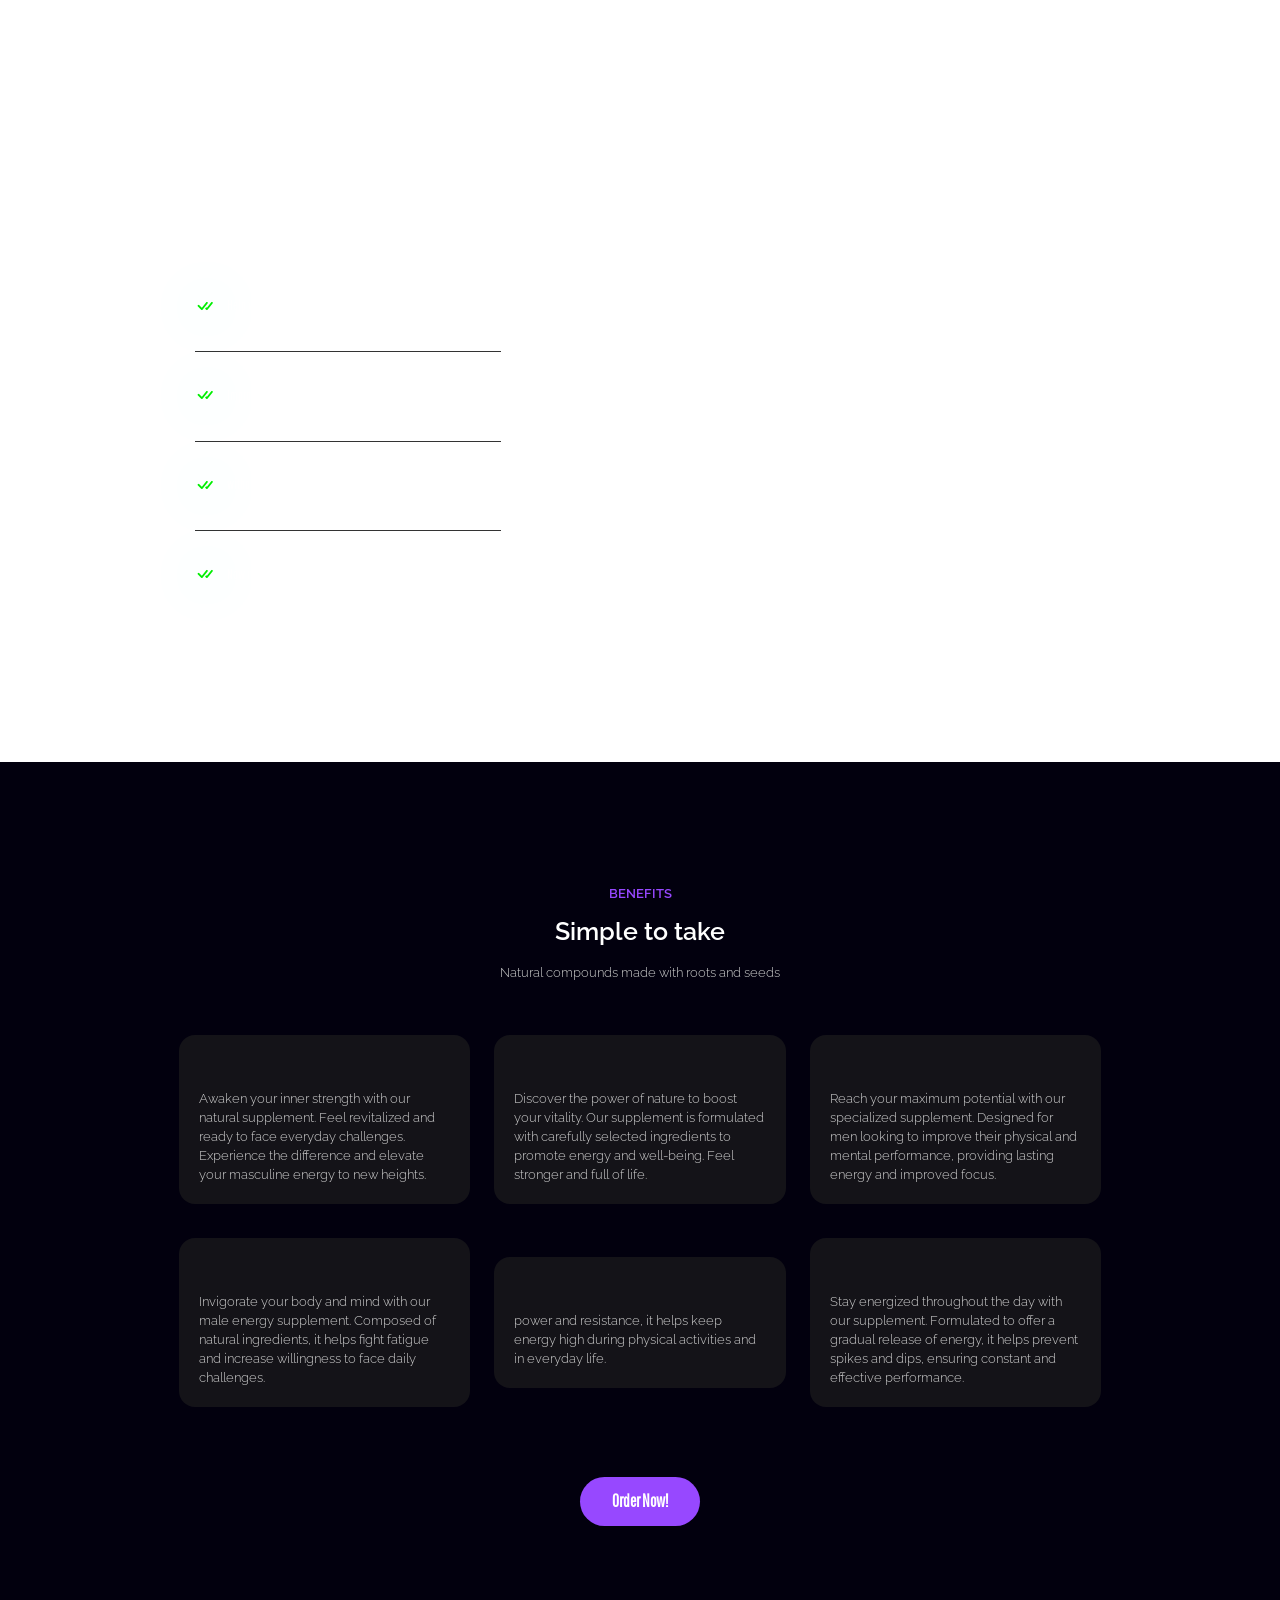
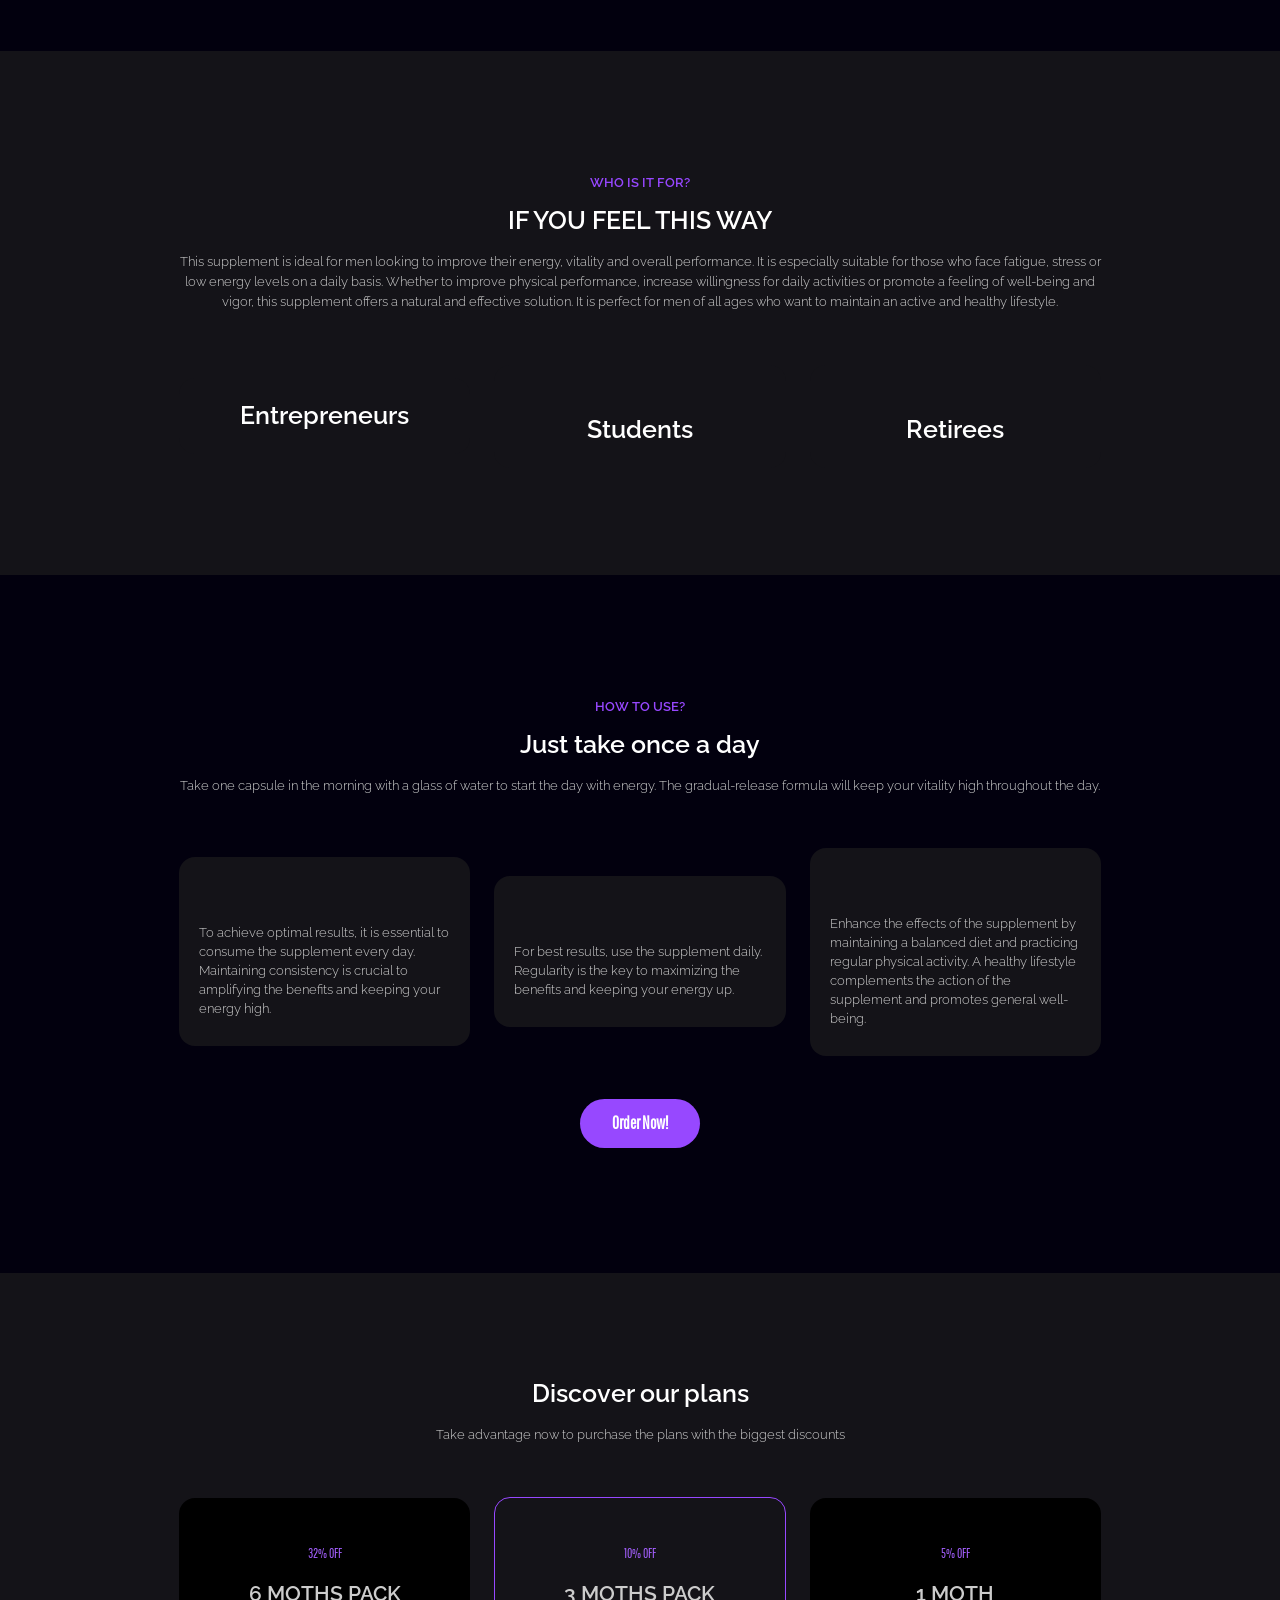
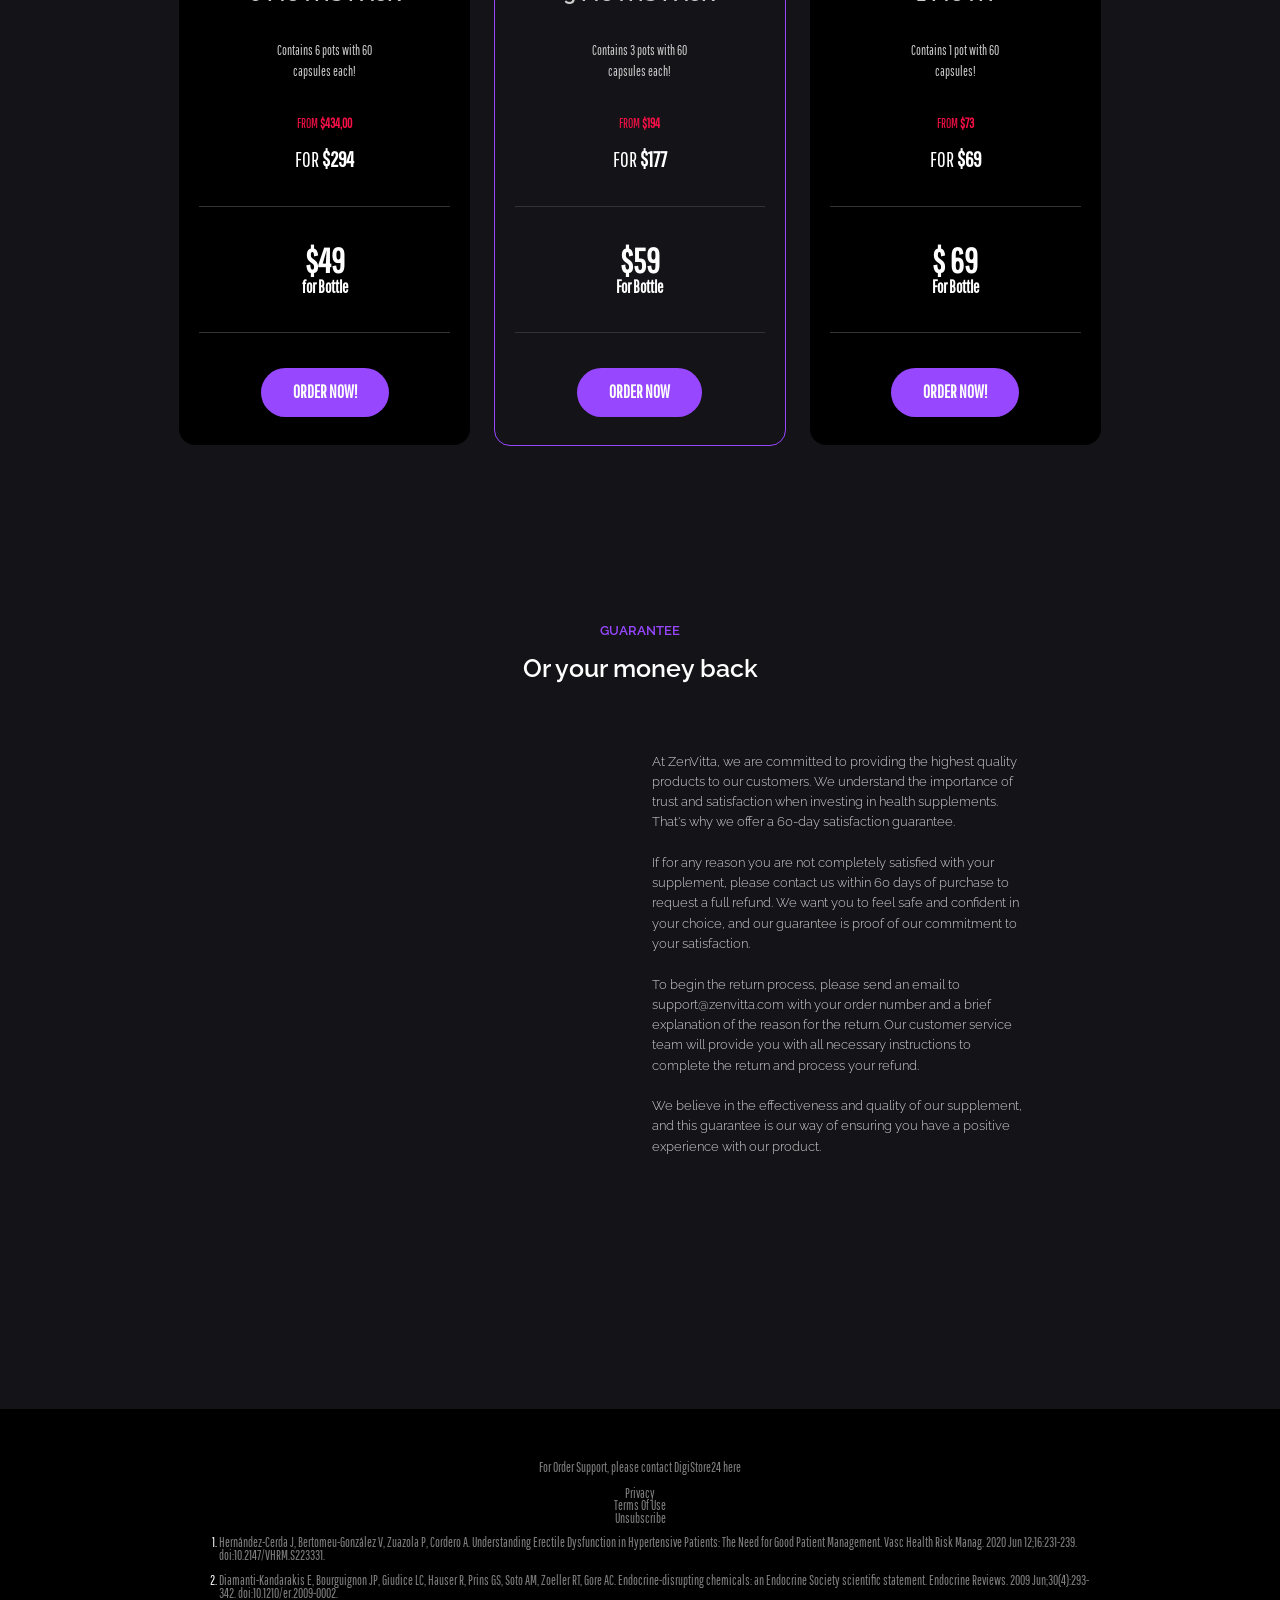
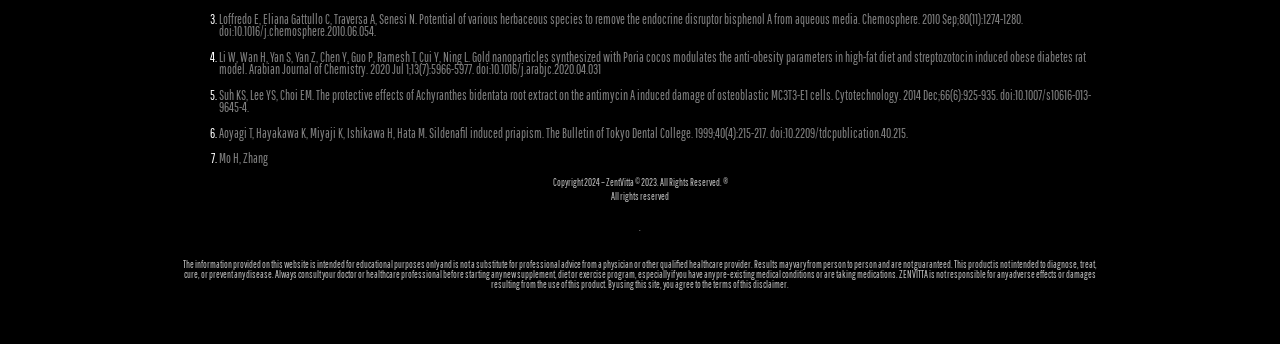
==== commit 8b78953f: "Add files via upload" ====
--- a/index.html
+++ b/index.html
@@ -1,44 +1,4050 @@
-<!DOCTYPE html><html lang="sv-SE"><head><!--<base href="/">--><meta http-equiv="Content-Type" content="text/html; charset=utf-8" /><meta name="viewport" content="width=device-width, initial-scale=1.0" /><title>portfolio</title><meta name="description" content="" /><link rel="icon" href="26387fa4f5b1e3f7b6217b27d79bf264.png" type="image/png" sizes="16x16"><link rel="icon" href="2d0b56e7e51cf11036ad8734bdb67e2d.png" type="image/png" sizes="32x32"><link rel="apple-touch-icon" href="725b756a69a7d4c235070e51acd85560.png" sizes="180x180"><meta property="og:type" content="website"><meta property="og:url" content="https://matildafornazarugc.my.canva.site"><meta property="og:title" content="portfolio"><meta property="og:image" content="https://matildafornazarugc.my.canva.site/def0b6ed9f5c1daacd142d3fcaf349e7.png"><meta property="og:image:type" content="image/png"><meta property="og:image:width" content="1200"><meta property="og:image:height" content="630"><meta name="twitter:card" content="summary_large_image"><style>:root {  --ffsd: 0px;  --1vw: calc((100vw - var(--sbw, 0px)) / 100);  --1vh: var(--inner1Vh, 1vh);}@media (prefers-reduced-motion: reduce) {  .animated {    animation: none !important;  }}html {  zoom: var(--rzf, 1);  font-size: max(calc(min(var(--1vw, 1vw), 13.66px) * var(--rfso, 1)), var(--minfs, 0px));  -webkit-text-size-adjust: 100%;  scroll-behavior: smooth;}body {  font-size: calc(1rem * var(--bfso, 1));}body, html, p, ul, ol, li {  margin: 0;  padding: 0;  font-synthesis: none;  font-kerning: none;  font-variant-ligatures: none;  font-feature-settings: "kern" 0, "calt" 0, "liga" 0, "clig" 0, "dlig" 0, "hlig" 0;  font-family: unset;  -webkit-font-smoothing: subpixel-antialiased;  -moz-osx-font-smoothing: grayscale;  text-rendering: geometricprecision;  white-space: normal;}li {  text-align: unset;}a {  text-decoration: none;  color: inherit;}img {  -webkit-user-drag: none;  -moz-user-drag: none;  -o-user-drag: none;  user-drag: none;  -webkit-touch-callout: none;}@font-face {  font-family: YAD1aU3sLnI-0;  src: url(fonts/8f7934b3d45567e9cf1f541e008969a9.woff2);  font-style: normal;  font-weight: 400;}@font-face {  font-family: YAD1aU3sLnI-0;  src: url(fonts/9340013c7d177c83df1edab0cf96ac10.woff2);  font-style: normal;  font-weight: 700;}@font-face {  font-family: YAD1aU3sLnI-0;  src: url(fonts/e005df7c7c34fefde116ba9b5a0e51e1.woff2);  font-style: italic;  font-weight: 400;}@font-face {  font-family: YAD1aU3sLnI-0;  src: url(fonts/83b37f2dcbb18c810da7cfa915708210.woff2);  font-style: italic;  font-weight: 700;}@font-face {  font-family: YAD1aU3sLnI-0;  src: url(fonts/8f7934b3d45567e9cf1f541e008969a9.woff2);  font-style: normal;  font-weight: 100;}@font-face {  font-family: YAD1aU3sLnI-0;  src: url(fonts/e005df7c7c34fefde116ba9b5a0e51e1.woff2);  font-style: italic;  font-weight: 100;}@font-face {  font-family: YAD1aU3sLnI-0;  src: url(fonts/8f7934b3d45567e9cf1f541e008969a9.woff2);  font-style: normal;  font-weight: 200;}@font-face {  font-family: YAD1aU3sLnI-0;  src: url(fonts/e005df7c7c34fefde116ba9b5a0e51e1.woff2);  font-style: italic;  font-weight: 200;}@font-face {  font-family: YAD1aU3sLnI-0;  src: url(fonts/8f7934b3d45567e9cf1f541e008969a9.woff2);  font-style: normal;  font-weight: 300;}@font-face {  font-family: YAD1aU3sLnI-0;  src: url(fonts/e005df7c7c34fefde116ba9b5a0e51e1.woff2);  font-style: italic;  font-weight: 300;}@font-face {  font-family: YAD1aU3sLnI-0;  src: url(fonts/8f7934b3d45567e9cf1f541e008969a9.woff2);  font-style: normal;  font-weight: 500;}@font-face {  font-family: YAD1aU3sLnI-0;  src: url(fonts/e005df7c7c34fefde116ba9b5a0e51e1.woff2);  font-style: italic;  font-weight: 500;}@font-face {  font-family: YAD1aU3sLnI-0;  src: url(fonts/9340013c7d177c83df1edab0cf96ac10.woff2);  font-style: normal;  font-weight: 600;}@font-face {  font-family: YAD1aU3sLnI-0;  src: url(fonts/83b37f2dcbb18c810da7cfa915708210.woff2);  font-style: italic;  font-weight: 600;}@font-face {  font-family: YAD1aU3sLnI-0;  src: url(fonts/9340013c7d177c83df1edab0cf96ac10.woff2);  font-style: normal;  font-weight: 800;}@font-face {  font-family: YAD1aU3sLnI-0;  src: url(fonts/83b37f2dcbb18c810da7cfa915708210.woff2);  font-style: italic;  font-weight: 800;}@font-face {  font-family: YAD1aU3sLnI-0;  src: url(fonts/9340013c7d177c83df1edab0cf96ac10.woff2);  font-style: normal;  font-weight: 900;}@font-face {  font-family: YAD1aU3sLnI-0;  src: url(fonts/83b37f2dcbb18c810da7cfa915708210.woff2);  font-style: italic;  font-weight: 900;}@font-face {  font-family: YAFdJh4apno-0;  src: url(fonts/9e115b3c42b25d2b1f8af902e68b7b6e.woff2);  font-style: normal;  font-weight: 400;}@font-face {  font-family: YAFdJh4apno-0;  src: url(fonts/2e3da3c9f5a2564e259d6f8e40ae617b.woff2);  font-style: normal;  font-weight: 700;}@font-face {  font-family: YAFdJh4apno-0;  src: url(fonts/bd0bb5045bfa132e0608e4c5af666535.woff2);  font-style: italic;  font-weight: 400;}@font-face {  font-family: YAFdJh4apno-0;  src: url(fonts/82052782fce1cb3948de3f606c49d3aa.woff2);  font-style: italic;  font-weight: 700;}@font-face {  font-family: YAFdJh4apno-0;  src: url(fonts/9e115b3c42b25d2b1f8af902e68b7b6e.woff2);  font-style: normal;  font-weight: 100;}@font-face {  font-family: YAFdJh4apno-0;  src: url(fonts/bd0bb5045bfa132e0608e4c5af666535.woff2);  font-style: italic;  font-weight: 100;}@font-face {  font-family: YAFdJh4apno-0;  src: url(fonts/9e115b3c42b25d2b1f8af902e68b7b6e.woff2);  font-style: normal;  font-weight: 200;}@font-face {  font-family: YAFdJh4apno-0;  src: url(fonts/bd0bb5045bfa132e0608e4c5af666535.woff2);  font-style: italic;  font-weight: 200;}@font-face {  font-family: YAFdJh4apno-0;  src: url(fonts/9e115b3c42b25d2b1f8af902e68b7b6e.woff2);  font-style: normal;  font-weight: 300;}@font-face {  font-family: YAFdJh4apno-0;  src: url(fonts/bd0bb5045bfa132e0608e4c5af666535.woff2);  font-style: italic;  font-weight: 300;}@font-face {  font-family: YAFdJh4apno-0;  src: url(fonts/9e115b3c42b25d2b1f8af902e68b7b6e.woff2);  font-style: normal;  font-weight: 500;}@font-face {  font-family: YAFdJh4apno-0;  src: url(fonts/bd0bb5045bfa132e0608e4c5af666535.woff2);  font-style: italic;  font-weight: 500;}@font-face {  font-family: YAFdJh4apno-0;  src: url(fonts/2e3da3c9f5a2564e259d6f8e40ae617b.woff2);  font-style: normal;  font-weight: 600;}@font-face {  font-family: YAFdJh4apno-0;  src: url(fonts/82052782fce1cb3948de3f606c49d3aa.woff2);  font-style: italic;  font-weight: 600;}@font-face {  font-family: YAFdJh4apno-0;  src: url(fonts/2e3da3c9f5a2564e259d6f8e40ae617b.woff2);  font-style: normal;  font-weight: 800;}@font-face {  font-family: YAFdJh4apno-0;  src: url(fonts/82052782fce1cb3948de3f606c49d3aa.woff2);  font-style: italic;  font-weight: 800;}@font-face {  font-family: YAFdJh4apno-0;  src: url(fonts/2e3da3c9f5a2564e259d6f8e40ae617b.woff2);  font-style: normal;  font-weight: 900;}@font-face {  font-family: YAFdJh4apno-0;  src: url(fonts/82052782fce1cb3948de3f606c49d3aa.woff2);  font-style: italic;  font-weight: 900;}@font-face {  font-family: YACgERFuAbY-0;  src: url(fonts/4ad062d6ef6325515e73aa3cb85b9eb7.woff2);  font-style: normal;  font-weight: 400;}@font-face {  font-family: YACgERFuAbY-0;  src: url(fonts/4ad062d6ef6325515e73aa3cb85b9eb7.woff2);  font-style: normal;  font-weight: 700;}@font-face {  font-family: YACgERFuAbY-0;  src: url(fonts/4ad062d6ef6325515e73aa3cb85b9eb7.woff2);  font-style: italic;  font-weight: 400;}@font-face {  font-family: YACgERFuAbY-0;  src: url(fonts/4ad062d6ef6325515e73aa3cb85b9eb7.woff2);  font-style: italic;  font-weight: 700;}@font-face {  font-family: YACgERFuAbY-0;  src: url(fonts/4ad062d6ef6325515e73aa3cb85b9eb7.woff2);  font-style: normal;  font-weight: 100;}@font-face {  font-family: YACgERFuAbY-0;  src: url(fonts/4ad062d6ef6325515e73aa3cb85b9eb7.woff2);  font-style: italic;  font-weight: 100;}@font-face {  font-family: YACgERFuAbY-0;  src: url(fonts/4ad062d6ef6325515e73aa3cb85b9eb7.woff2);  font-style: normal;  font-weight: 200;}@font-face {  font-family: YACgERFuAbY-0;  src: url(fonts/4ad062d6ef6325515e73aa3cb85b9eb7.woff2);  font-style: italic;  font-weight: 200;}@font-face {  font-family: YACgERFuAbY-0;  src: url(fonts/4ad062d6ef6325515e73aa3cb85b9eb7.woff2);  font-style: normal;  font-weight: 300;}@font-face {  font-family: YACgERFuAbY-0;  src: url(fonts/4ad062d6ef6325515e73aa3cb85b9eb7.woff2);  font-style: italic;  font-weight: 300;}@font-face {  font-family: YACgERFuAbY-0;  src: url(fonts/4ad062d6ef6325515e73aa3cb85b9eb7.woff2);  font-style: normal;  font-weight: 500;}@font-face {  font-family: YACgERFuAbY-0;  src: url(fonts/4ad062d6ef6325515e73aa3cb85b9eb7.woff2);  font-style: italic;  font-weight: 500;}@font-face {  font-family: YACgERFuAbY-0;  src: url(fonts/4ad062d6ef6325515e73aa3cb85b9eb7.woff2);  font-style: normal;  font-weight: 600;}@font-face {  font-family: YACgERFuAbY-0;  src: url(fonts/4ad062d6ef6325515e73aa3cb85b9eb7.woff2);  font-style: italic;  font-weight: 600;}@font-face {  font-family: YACgERFuAbY-0;  src: url(fonts/4ad062d6ef6325515e73aa3cb85b9eb7.woff2);  font-style: normal;  font-weight: 800;}@font-face {  font-family: YACgERFuAbY-0;  src: url(fonts/4ad062d6ef6325515e73aa3cb85b9eb7.woff2);  font-style: italic;  font-weight: 800;}@font-face {  font-family: YACgERFuAbY-0;  src: url(fonts/4ad062d6ef6325515e73aa3cb85b9eb7.woff2);  font-style: normal;  font-weight: 900;}@font-face {  font-family: YACgERFuAbY-0;  src: url(fonts/4ad062d6ef6325515e73aa3cb85b9eb7.woff2);  font-style: italic;  font-weight: 900;}@font-face {  font-family: YAFdJt8dAY0-0;  src: url(fonts/226618464330c99b64fcaf1d7142c1e7.woff2);  font-style: normal;  font-weight: 400;}@font-face {  font-family: YAFdJt8dAY0-0;  src: url(fonts/e532966f486645f74efaf7432e1d01c2.woff2);  font-style: normal;  font-weight: 700;}@font-face {  font-family: YAFdJt8dAY0-0;  src: url(fonts/3caeb8725430f400cbc24c4707d72558.woff2);  font-style: italic;  font-weight: 400;}@font-face {  font-family: YAFdJt8dAY0-0;  src: url(fonts/64dfd027222a62438bc2a4d821786c71.woff2);  font-style: italic;  font-weight: 700;}@font-face {  font-family: YAFdJt8dAY0-0;  src: url(fonts/01bb491de5070339bf99832ce44c544d.woff2);  font-style: normal;  font-weight: 100;}@font-face {  font-family: YAFdJt8dAY0-0;  src: url(fonts/a75cdabbb8dcdf033cc6b207c91608bf.woff2);  font-style: italic;  font-weight: 100;}@font-face {  font-family: YAFdJt8dAY0-0;  src: url(fonts/01bb491de5070339bf99832ce44c544d.woff2);  font-style: normal;  font-weight: 200;}@font-face {  font-family: YAFdJt8dAY0-0;  src: url(fonts/a75cdabbb8dcdf033cc6b207c91608bf.woff2);  font-style: italic;  font-weight: 200;}@font-face {  font-family: YAFdJt8dAY0-0;  src: url(fonts/01bb491de5070339bf99832ce44c544d.woff2);  font-style: normal;  font-weight: 300;}@font-face {  font-family: YAFdJt8dAY0-0;  src: url(fonts/a75cdabbb8dcdf033cc6b207c91608bf.woff2);  font-style: italic;  font-weight: 300;}@font-face {  font-family: YAFdJt8dAY0-0;  src: url(fonts/226618464330c99b64fcaf1d7142c1e7.woff2);  font-style: normal;  font-weight: 500;}@font-face {  font-family: YAFdJt8dAY0-0;  src: url(fonts/3caeb8725430f400cbc24c4707d72558.woff2);  font-style: italic;  font-weight: 500;}@font-face {  font-family: YAFdJt8dAY0-0;  src: url(fonts/e532966f486645f74efaf7432e1d01c2.woff2);  font-style: normal;  font-weight: 600;}@font-face {  font-family: YAFdJt8dAY0-0;  src: url(fonts/64dfd027222a62438bc2a4d821786c71.woff2);  font-style: italic;  font-weight: 600;}@font-face {  font-family: YAFdJt8dAY0-0;  src: url(fonts/a26fb2e545ea4d91b9808446bd10482b.woff2);  font-style: normal;  font-weight: 800;}@font-face {  font-family: YAFdJt8dAY0-0;  src: url(fonts/93216375a15a0334d096957c3f1f2f0f.woff2);  font-style: italic;  font-weight: 800;}@font-face {  font-family: YAFdJt8dAY0-0;  src: url(fonts/a26fb2e545ea4d91b9808446bd10482b.woff2);  font-style: normal;  font-weight: 900;}@font-face {  font-family: YAFdJt8dAY0-0;  src: url(fonts/93216375a15a0334d096957c3f1f2f0f.woff2);  font-style: italic;  font-weight: 900;}@font-face {  font-family: YACgEZ1cb1Q-0;  src: url(fonts/f8f199f09526f79e87644ed227e0f651.woff2);  font-style: normal;  font-weight: 400;}@font-face {  font-family: YACgEZ1cb1Q-0;  src: url(fonts/98c4d2c0223fc8474641c77f923528e9.woff2);  font-style: normal;  font-weight: 700;}@font-face {  font-family: YACgEZ1cb1Q-0;  src: url(fonts/d257a7100844bc3f98c9021168b6249e.woff2);  font-style: italic;  font-weight: 400;}@font-face {  font-family: YACgEZ1cb1Q-0;  src: url(fonts/1060345c54d396e76d73f1da7ee200bd.woff2);  font-style: italic;  font-weight: 700;}@font-face {  font-family: YACgEZ1cb1Q-0;  src: url(fonts/f8f199f09526f79e87644ed227e0f651.woff2);  font-style: normal;  font-weight: 100;}@font-face {  font-family: YACgEZ1cb1Q-0;  src: url(fonts/d257a7100844bc3f98c9021168b6249e.woff2);  font-style: italic;  font-weight: 100;}@font-face {  font-family: YACgEZ1cb1Q-0;  src: url(fonts/f8f199f09526f79e87644ed227e0f651.woff2);  font-style: normal;  font-weight: 200;}@font-face {  font-family: YACgEZ1cb1Q-0;  src: url(fonts/d257a7100844bc3f98c9021168b6249e.woff2);  font-style: italic;  font-weight: 200;}@font-face {  font-family: YACgEZ1cb1Q-0;  src: url(fonts/f8f199f09526f79e87644ed227e0f651.woff2);  font-style: normal;  font-weight: 300;}@font-face {  font-family: YACgEZ1cb1Q-0;  src: url(fonts/d257a7100844bc3f98c9021168b6249e.woff2);  font-style: italic;  font-weight: 300;}@font-face {  font-family: YACgEZ1cb1Q-0;  src: url(fonts/f8f199f09526f79e87644ed227e0f651.woff2);  font-style: normal;  font-weight: 500;}@font-face {  font-family: YACgEZ1cb1Q-0;  src: url(fonts/d257a7100844bc3f98c9021168b6249e.woff2);  font-style: italic;  font-weight: 500;}@font-face {  font-family: YACgEZ1cb1Q-0;  src: url(fonts/98c4d2c0223fc8474641c77f923528e9.woff2);  font-style: normal;  font-weight: 600;}@font-face {  font-family: YACgEZ1cb1Q-0;  src: url(fonts/1060345c54d396e76d73f1da7ee200bd.woff2);  font-style: italic;  font-weight: 600;}@font-face {  font-family: YACgEZ1cb1Q-0;  src: url(fonts/98c4d2c0223fc8474641c77f923528e9.woff2);  font-style: normal;  font-weight: 800;}@font-face {  font-family: YACgEZ1cb1Q-0;  src: url(fonts/1060345c54d396e76d73f1da7ee200bd.woff2);  font-style: italic;  font-weight: 800;}@font-face {  font-family: YACgEZ1cb1Q-0;  src: url(fonts/98c4d2c0223fc8474641c77f923528e9.woff2);  font-style: normal;  font-weight: 900;}@font-face {  font-family: YACgEZ1cb1Q-0;  src: url(fonts/1060345c54d396e76d73f1da7ee200bd.woff2);  font-style: italic;  font-weight: 900;}@media (max-width: 375px) {  #aYZlOTkHkUvj241u {    grid-area: 2 / 2 / 3 / 3;    position: relative;  }  #Q4Nh076Nwy2ryhqD {    grid-template-columns: 0 346.14163787%;    left: -123.07081893%;    grid-template-rows: 0 100%;  }  #L1A58gDKxNmv0hoj {    font-size: max(calc(12px * var(--rfso, var(--bfso, 1))), calc(8.88890667em - var(--ffsd)));  }  #MtZWgzuPIdp8VEYp {    --first-font-size: max(calc(12px * var(--rfso, var(--bfso, 1))), 8.88890667em);    --last-font-size: var(--first-font-size);    transform: translateX(calc(var(--first-font-size) * 0.0645));    margin-top: calc(var(--first-font-size) * 0.05);    margin-bottom: calc(var(--last-font-size) * 0.05);  }  #nUVHpGzETiCJLoP4 {    min-width: 91.6rem;  }  #s6L4L2MmcoyUbUGP {    grid-area: 2 / 3 / 3 / 8;    position: relative;  }  #WQfIsjt4NBTrgINR {    font-size: max(calc(12px * var(--rfso, var(--bfso, 1))), calc(11.61935487em - var(--ffsd)));  }  #S2pQYqaC3PNVSesB {    --first-font-size: max(calc(12px * var(--rfso, var(--bfso, 1))), 11.61935487em);    --last-font-size: var(--first-font-size);    margin-top: calc(var(--first-font-size) * -0.1);    margin-bottom: calc(var(--last-font-size) * -0.1);  }  #VkqSWtGsUVefXysb {    min-width: 91.6rem;  }  #UK5fwcFyCubvqvH5 {    grid-area: 4 / 2 / 5 / 7;    position: relative;  }  #Fub2ETtDKh9T0mLO {    font-size: max(calc(12px * var(--rfso, var(--bfso, 1))), calc(11.37778667em - var(--ffsd)));  }  #WifsYLLWwOSh0TpK {    --first-font-size: max(calc(12px * var(--rfso, var(--bfso, 1))), 11.37778667em);    --last-font-size: var(--first-font-size);    margin-top: calc(var(--first-font-size) * -0.1);    margin-bottom: calc(var(--last-font-size) * -0.1);  }  #pCyZmzfz3vJWI8Pe {    min-width: 91.6rem;  }  #LvnIUQzrYGAlD7UO {    grid-area: 6 / 4 / 7 / 9;    position: relative;  }  #nbDiBu8Ay7Q26FC5 {    grid-area: 2 / 2 / 5 / 5;    position: relative;  }  #LK3GFrkofoFEjGRJ {    font-size: max(calc(12px * var(--rfso, var(--bfso, 1))), calc(5.68904em - var(--ffsd)));  }  #JoLRsWl2WNVIOt5i {    --first-font-size: max(calc(12px * var(--rfso, var(--bfso, 1))), 5.68904em);    --last-font-size: var(--first-font-size);    margin-top: calc(var(--first-font-size) * -0.1);    margin-bottom: calc(var(--last-font-size) * -0.1);  }  #ugbbyg5IG7KpcgjX {    min-width: 67.05549059rem;  }  #Dplp0C5nFpNWYhHj {    grid-area: 3 / 3 / 4 / 4;    position: relative;  }  #XaE0NxDi9ua29EXc {    grid-template-columns: 0 1.20301363rem 66.92215726rem 1.20301363rem;    grid-template-rows: 0 minmax(3.98030433rem, max-content) minmax(6.59552533rem, max-content) minmax(3.98030433rem, max-content);  }  #vWVe0O2Gb9e0YXFh {    grid-area: 8 / 5 / 9 / 6;    grid-template-columns: 0 69.32818453rem;    grid-template-rows: 0 minmax(14.556134rem, max-content);  }  #bOBvDXuTaGOYRIPU {    grid-area: 8 / 5 / 9 / 6;    position: relative;  }  #kFsC1J2dfDDlmDkh {    grid-template-columns: 4.26666667rem 0 0 10.40434803rem 69.32818453rem 11.73413411rem 0 0 4.26666667rem;    grid-template-rows: minmax(30.13084153rem, max-content) minmax(9.77779733rem, max-content) minmax(65.46267631rem, max-content) minmax(13.89851106rem, max-content) 0 minmax(13.457776rem, max-content) minmax(17.1950693rem, max-content) minmax(14.556134rem, max-content) minmax(30.13084153rem, max-content);  }  #home {    min-height: calc(5.38770176 * var(--1vh, 1vh));  }  #PxyuFrXJVxuviYfb {    grid-area: 2 / 2 / 3 / 3;    position: relative;  }  #O1qjaX0okF45Mazl {    grid-template-columns: 0 249.9639511%;    left: -74.98197555%;    grid-template-rows: 0 100%;  }  #VbwOYsWS6KCyev0k {    display: none;  }  #wcEstXFJ4vLjyPmm {    display: none;  }  #FclgUZK6nY18Hu4J {    display: none;  }  #MTnCG3WBAkMNRHZH {    display: none;  }  #JXRaVTHynsL6BcUC {    display: block;  }  #aqhzBv0Jqf7VWp7q {    grid-area: 2 / 2 / 7 / 7;    position: relative;  }  #Hy7UIhFTntOmVJg8 {    font-size: max(calc(12px * var(--rfso, var(--bfso, 1))), calc(9.03931808em - var(--ffsd)));  }  #wITotTQtxYvN093i {    --first-font-size: max(calc(12px * var(--rfso, var(--bfso, 1))), 9.03931808em);    --last-font-size: var(--first-font-size);    margin-top: calc(var(--first-font-size) * -0.1);    margin-bottom: calc(var(--last-font-size) * -0.1);  }  #tH2wVxRCgifdTRE8 {    min-width: 78.8rem;  }  #y5cQPbrIzXdB6Ngc {    grid-area: 3 / 4 / 4 / 6;    position: relative;  }  #mnRtf3EdU0JCw0nq {    font-size: max(calc(12px * var(--rfso, var(--bfso, 1))), calc(4.69333333em - var(--ffsd)));  }  #T5qe0ZwtD3sELZK6 {    font-size: max(calc(12px * var(--rfso, var(--bfso, 1))), calc(4.69333333em - var(--ffsd)));  }  #Qvjd2obHrxzVZxwZ {    font-size: max(calc(12px * var(--rfso, var(--bfso, 1))), calc(4.69333333em - var(--ffsd)));  }  #YuXrqTqIN6zDgXze {    font-size: max(calc(12px * var(--rfso, var(--bfso, 1))), calc(4.69333333em - var(--ffsd)));  }  #oWFrgQF8zsjTRjwj {    font-size: max(calc(12px * var(--rfso, var(--bfso, 1))), calc(4.69333333em - var(--ffsd)));  }  #RQL8kRGJWmxpWURe {    font-size: max(calc(12px * var(--rfso, var(--bfso, 1))), calc(4.596752em - var(--ffsd)));  }  #s8E93X4R7S7qEDWk {    --first-font-size: max(calc(12px * var(--rfso, var(--bfso, 1))), 4.69333333em);    --last-font-size: max(calc(12px * var(--rfso, var(--bfso, 1))), 4.596752em);    margin-top: calc(var(--first-font-size) * -0.2);    margin-bottom: calc(var(--last-font-size) * -0.2);  }  #aNnwTY2JMzGSooug {    min-width: 78.8rem;  }  #IAsfxlvJfZAgrPSb {    grid-area: 5 / 3 / 6 / 5;    position: relative;  }  #j54vuvdZe46XPu0K {    grid-template-columns: 0 6.4rem 0 78.66666667rem 0 6.4rem;    grid-template-rows: 0 minmax(9.24438996rem, max-content) minmax(10.79775285rem, max-content) minmax(4.58799825rem, max-content) minmax(29.39048717rem, max-content) minmax(9.24438996rem, max-content);  }  #iDEMVJ5fPVOWSGiV {    grid-area: 2 / 2 / 3 / 3;    position: relative;  }  #UKPT70LnWYfCcwRA {    grid-template-columns: 4.26666667rem 91.46666667rem 4.26666667rem;    grid-template-rows: minmax(38.63554158rem, max-content) minmax(63.26501819rem, max-content) minmax(38.63554158rem, max-content);  }  #about {    min-height: calc(3.89069407 * var(--1vh, 1vh));  }  #xcYYgd3NaRHCbanK {    grid-area: 2 / 2 / 3 / 3;    position: relative;  }  #MjnmLYBkvCK6FOSJ {    grid-template-columns: 0 1122.92185127%;    left: -511.46092563%;    grid-template-rows: 0 100%;  }  #DsksypuYbuee60Jp {    font-size: max(calc(12px * var(--rfso, var(--bfso, 1))), calc(14.09946436em - var(--ffsd)));  }  #WJD3RftnfVRCvfWd {    --first-font-size: max(calc(12px * var(--rfso, var(--bfso, 1))), 14.09946436em);    --last-font-size: var(--first-font-size);    margin-top: calc(var(--first-font-size) * 0.115);    margin-bottom: calc(var(--last-font-size) * 0.115);  }  #moemGYJ1px5rAQMM {    min-width: 91.6rem;  }  #kMQaCAFZiYAeMWOx {    grid-area: 2 / 2 / 3 / 19;    position: relative;  }  #VTjokFAhx4UNrJ5p {    font-size: max(calc(12px * var(--rfso, var(--bfso, 1))), calc(5.68893333em - var(--ffsd)));  }  #gMim2q2keYWSLUxh {    --first-font-size: max(calc(12px * var(--rfso, var(--bfso, 1))), 5.68893333em);    --last-font-size: var(--first-font-size);    transform: translateX(calc(var(--first-font-size) * 0.01));    margin-top: calc(var(--first-font-size) * -0.1);    margin-bottom: calc(var(--last-font-size) * -0.1);  }  #GMtPgXN8iD32pmJZ {    min-width: 24.90625rem;  }  #utA4mMXW7Z9umrO3 {    grid-area: 5 / 9 / 6 / 10;    position: relative;  }  #iT5qe48Sp3KwANrR {    font-size: max(calc(12px * var(--rfso, var(--bfso, 1))), calc(5.68888em - var(--ffsd)));  }  #ii1LNM2qHXZT8t2Q {    --first-font-size: max(calc(12px * var(--rfso, var(--bfso, 1))), 5.68888em);    --last-font-size: var(--first-font-size);    transform: translateX(calc(var(--first-font-size) * 0.02));    margin-top: calc(var(--first-font-size) * -0.1);    margin-bottom: calc(var(--last-font-size) * -0.1);  }  #FpLpsw2Ck9YUGMSz {    min-width: 12.6645025rem;  }  #UZoHO3B6DTlkXm7I {    grid-area: 4 / 11 / 7 / 12;    position: relative;  }  #bOSxje4gOyvQF5vW {    grid-area: 8 / 6 / 9 / 16;    position: relative;  }  #tfdSxkzyZPXExWuX {    grid-area: 10 / 3 / 11 / 13;    position: relative;  }  #fb4sxQAx4RmWdd2z {    font-size: max(calc(12px * var(--rfso, var(--bfso, 1))), calc(5.68893333em - var(--ffsd)));  }  #htlURc99KC9agEs2 {    --first-font-size: max(calc(12px * var(--rfso, var(--bfso, 1))), 5.68893333em);    --last-font-size: var(--first-font-size);    transform: translateX(calc(var(--first-font-size) * 0.01));    margin-top: calc(var(--first-font-size) * -0.1);    margin-bottom: calc(var(--last-font-size) * -0.1);  }  #Smd7tLh10FDgVf5K {    min-width: 70.6923796rem;  }  #h2816xdVKC48Buc3 {    grid-area: 12 / 8 / 13 / 18;    position: relative;  }  #oGzP5bqJYTEohaJn {    grid-area: 14 / 7 / 15 / 17;    position: relative;  }  #h8A38nlD7nCEcVTm {    font-size: max(calc(12px * var(--rfso, var(--bfso, 1))), calc(5.68893333em - var(--ffsd)));  }  #BYqu6M4iSUgd7WKz {    --first-font-size: max(calc(12px * var(--rfso, var(--bfso, 1))), 5.68893333em);    --last-font-size: var(--first-font-size);    transform: translateX(calc(var(--first-font-size) * 0.01));    margin-top: calc(var(--first-font-size) * -0.1);    margin-bottom: calc(var(--last-font-size) * -0.1);  }  #RQHOGvelBPXUErKz {    min-width: 70.6923796rem;  }  #meNfKagA6N5humhp {    grid-area: 16 / 5 / 17 / 15;    position: relative;  }  #utYeJCqP7RXE0ifm {    grid-area: 18 / 4 / 19 / 14;    position: relative;  }  #ifLT9Oc8tJs0iwhB {    grid-template-columns: 4.26666667rem 10.4538102rem 0 0 0 0 0 13.42748022rem 24.77291667rem 6.4rem 12.53116916rem 13.42748022rem 0 0 0 0 0 10.4538102rem 4.26666667rem;    grid-template-rows: minmax(4.26666667rem, max-content) minmax(16.79155437rem, max-content) minmax(2.14272775rem, max-content) 0 minmax(6.59554667rem, max-content) minmax(0.00001067rem, max-content) minmax(2.14273842rem, max-content) minmax(139.6131977rem, max-content) minmax(6.4rem, max-content) minmax(139.6131977rem, max-content) minmax(6.4rem, max-content) minmax(6.59554667rem, max-content) minmax(2.14274909rem, max-content) minmax(139.6131977rem, max-content) minmax(6.4rem, max-content) minmax(6.59554667rem, max-content) minmax(2.14272775rem, max-content) minmax(139.6131977rem, max-content) minmax(4.26666667rem, max-content);  }  #gallery {    min-height: calc(17.47830186 * var(--1vh, 1vh));  }  #pCUspHtR5B6ph5yo {    grid-area: 2 / 2 / 3 / 3;    position: relative;  }  #KwFkxixTifUBzqOT {    grid-template-columns: 0 1110.50644241%;    left: -505.2532212%;    grid-template-rows: 0 100%;  }  #nd8pgdAJzrLswTJ7 {    font-size: max(calc(12px * var(--rfso, var(--bfso, 1))), calc(5.68893333em - var(--ffsd)));  }  #JqP0mUKG7gp7jxVo {    --first-font-size: max(calc(12px * var(--rfso, var(--bfso, 1))), 5.68893333em);    --last-font-size: var(--first-font-size);    transform: translateX(calc(var(--first-font-size) * 0.01));    margin-top: calc(var(--first-font-size) * -0.1);    margin-bottom: calc(var(--last-font-size) * -0.1);  }  #HQnzB0rSFdXqAXEt {    min-width: 70.7910286rem;  }  #UlXvz09XDEI2520f {    grid-area: 2 / 4 / 3 / 14;    position: relative;  }  #yhZVJrrA9iBd3gNs {    grid-area: 4 / 5 / 5 / 15;    position: relative;  }  #fGhXop8Lh9gEqNyy {    font-size: max(calc(12px * var(--rfso, var(--bfso, 1))), calc(5.68893333em - var(--ffsd)));  }  #pzW2ETmVdknY6hjM {    --first-font-size: max(calc(12px * var(--rfso, var(--bfso, 1))), 5.68893333em);    --last-font-size: var(--first-font-size);    transform: translateX(calc(var(--first-font-size) * 0.01));    margin-top: calc(var(--first-font-size) * -0.1);    margin-bottom: calc(var(--last-font-size) * -0.1);  }  #nB4vXwAET0G86qHA {    min-width: 69.88863776rem;  }  #hLpg9MAmPcrqEPsy {    grid-area: 6 / 9 / 7 / 11;    position: relative;  }  #WKbtPaSVVpO2meAT {    grid-area: 8 / 8 / 9 / 10;    position: relative;  }  #Pf3NcL92hYlhYGrO {    font-size: max(calc(12px * var(--rfso, var(--bfso, 1))), calc(5.68893333em - var(--ffsd)));  }  #MERoYg9tLrEdNAW1 {    --first-font-size: max(calc(12px * var(--rfso, var(--bfso, 1))), 5.68893333em);    --last-font-size: var(--first-font-size);    transform: translateX(calc(var(--first-font-size) * 0.02));    margin-top: calc(var(--first-font-size) * -0.1);    margin-bottom: calc(var(--last-font-size) * -0.1);  }  #wF4sB3euO2d3x91q {    min-width: 70.6923796rem;  }  #f7M01lPrSC8ikhZt {    grid-area: 10 / 7 / 11 / 13;    position: relative;  }  #rj7jQzaGoIfMzoJ6 {    grid-area: 12 / 6 / 13 / 12;    position: relative;  }  #FGcw0NdK0V2inMNH {    font-size: max(calc(12px * var(--rfso, var(--bfso, 1))), calc(5.68893333em - var(--ffsd)));  }  #chtphHCZQnhRLufa {    --first-font-size: max(calc(12px * var(--rfso, var(--bfso, 1))), 5.68893333em);    --last-font-size: var(--first-font-size);    transform: translateX(calc(var(--first-font-size) * 0.01));    margin-top: calc(var(--first-font-size) * -0.1);    margin-bottom: calc(var(--last-font-size) * -0.1);  }  #cme6ZnAI6GQ5PgZo {    min-width: 70.90223637rem;  }  #cdfdlpQCa8oyLRcs {    grid-area: 14 / 3 / 15 / 17;    position: relative;  }  #ZRZ1KHYf5P8UdtzT {    grid-area: 16 / 2 / 17 / 16;    position: relative;  }  #i5qKQjR4Cu19UhXy {    grid-template-columns: 14.61554848rem 0 0.05560388rem 0 0.0493245rem 0 0.40187092rem 0 69.75530442rem 0 0.40187092rem 0 0.0493245rem 0 0.05560388rem 0 14.61554848rem;    grid-template-rows: minmax(4.26666667rem, max-content) minmax(6.59554667rem, max-content) minmax(2.7826277rem, max-content) minmax(139.80839171rem, max-content) minmax(6.4rem, max-content) minmax(6.59554667rem, max-content) minmax(2.7826277rem, max-content) minmax(138.02285635rem, max-content) minmax(6.4rem, max-content) minmax(6.59554667rem, max-content) minmax(3.80829708rem, max-content) minmax(139.6131977rem, max-content) minmax(6.4rem, max-content) minmax(6.59554667rem, max-content) minmax(3.3930594rem, max-content) minmax(140.02843538rem, max-content) minmax(4.26666667rem, max-content);  }  #page-4 {    min-height: calc(17.28505577 * var(--1vh, 1vh));  }  #CXmXzfnwyyu4wbov {    grid-area: 2 / 2 / 3 / 3;    position: relative;  }  #kVDVqiPI7X5RMdJg {    grid-template-columns: 0 1112.78568558%;    left: -506.39284279%;    grid-template-rows: 0 100%;  }  #rCBmKvXyOBOw3iLo {    font-size: max(calc(12px * var(--rfso, var(--bfso, 1))), calc(5.68893333em - var(--ffsd)));  }  #JbIDQB4WnSxo684L {    --first-font-size: max(calc(12px * var(--rfso, var(--bfso, 1))), 5.68893333em);    --last-font-size: var(--first-font-size);    transform: translateX(calc(var(--first-font-size) * 0.01));    margin-top: calc(var(--first-font-size) * -0.1);    margin-bottom: calc(var(--last-font-size) * -0.1);  }  #lGtdReiDF5Cv1Og2 {    min-width: 70.73343955rem;  }  #cpQLt8i31UsiPZCg {    grid-area: 2 / 3 / 3 / 17;    position: relative;  }  #aomtxAz68NcHUgXF {    grid-area: 4 / 2 / 5 / 16;    position: relative;  }  #q6JSi2aJTCmhcIxa {    font-size: max(calc(12px * var(--rfso, var(--bfso, 1))), calc(5.68893333em - var(--ffsd)));  }  #yyTom9OVCCZ0oQ9M {    --first-font-size: max(calc(12px * var(--rfso, var(--bfso, 1))), 5.68893333em);    --last-font-size: var(--first-font-size);    transform: translateX(calc(var(--first-font-size) * 0.02));    margin-top: calc(var(--first-font-size) * -0.1);    margin-bottom: calc(var(--last-font-size) * -0.1);  }  #HEVjiSuWj4IyRfxh {    min-width: 70.6923796rem;  }  #SxS7YT25RDTDlNLd {    grid-area: 6 / 6 / 7 / 12;    position: relative;  }  #IJBuEzLC45J9zqpg {    grid-area: 8 / 4 / 9 / 10;    position: relative;  }  #LxxQWu4v914Th0GS {    font-size: max(calc(12px * var(--rfso, var(--bfso, 1))), calc(5.68893333em - var(--ffsd)));  }  #eNNBVu2ipvJhOzW3 {    --first-font-size: max(calc(12px * var(--rfso, var(--bfso, 1))), 5.68893333em);    --last-font-size: var(--first-font-size);    transform: translateX(calc(var(--first-font-size) * 0.02));    margin-top: calc(var(--first-font-size) * -0.1);    margin-bottom: calc(var(--last-font-size) * -0.1);  }  #jnF3qWIoF7bhxxta {    min-width: 70.6923796rem;  }  #b7JM1i9miSEpacH7 {    grid-area: 10 / 7 / 11 / 13;    position: relative;  }  #nHsqp9pRM1PD8cv6 {    grid-area: 12 / 5 / 13 / 11;    position: relative;  }  #YRnsRJ10SvnPORSc {    font-size: max(calc(12px * var(--rfso, var(--bfso, 1))), calc(5.68893333em - var(--ffsd)));  }  #IzCQvCYbsXnqewi0 {    --first-font-size: max(calc(12px * var(--rfso, var(--bfso, 1))), 5.68893333em);    --last-font-size: var(--first-font-size);    transform: translateX(calc(var(--first-font-size) * 0.01));    margin-top: calc(var(--first-font-size) * -0.1);    margin-bottom: calc(var(--last-font-size) * -0.1);  }  #RmMcusSeK3EBpaPe {    min-width: 70.6923796rem;  }  #ij9IrRhy7ctcHLi7 {    grid-area: 14 / 9 / 15 / 15;    position: relative;  }  #a6mIZP3bwwjw8v2b {    grid-area: 16 / 8 / 17 / 14;    position: relative;  }  #Ov1BKGQ5Uzy40bsN {    grid-template-columns: 14.69994689rem 0 0.02052998rem 0 0 0 0 0 70.55904626rem 0 0 0 0 0 0.02052998rem 0 14.69994689rem;    grid-template-rows: minmax(4.26666667rem, max-content) minmax(6.59554667rem, max-content) minmax(3.54802133rem, max-content) minmax(139.69444186rem, max-content) minmax(6.4rem, max-content) minmax(6.59554667rem, max-content) minmax(2.84333863rem, max-content) minmax(139.6131977rem, max-content) minmax(6.4rem, max-content) minmax(6.59554667rem, max-content) minmax(3.29777333rem, max-content) minmax(139.6131977rem, max-content) minmax(6.4rem, max-content) minmax(6.59554667rem, max-content) minmax(3.29777333rem, max-content) minmax(139.6131977rem, max-content) minmax(4.26666667rem, max-content);  }  #page-5 {    min-height: calc(17.32053223 * var(--1vh, 1vh));  }  #sDrIVt016zNUX8xz {    grid-area: 2 / 2 / 3 / 3;    position: relative;  }  #XPDXEoHgCLDMkqxC {    grid-template-columns: 0 575.9440013%;    left: -237.97200065%;    grid-template-rows: 0 100%;  }  #NsNbbk2kpKeOde1R {    font-size: max(calc(12px * var(--rfso, var(--bfso, 1))), calc(5.68893333em - var(--ffsd)));  }  #Io2g1BUmNgy3f9Pf {    --first-font-size: max(calc(12px * var(--rfso, var(--bfso, 1))), 5.68893333em);    --last-font-size: var(--first-font-size);    transform: translateX(calc(var(--first-font-size) * 0.01));    margin-top: calc(var(--first-font-size) * -0.1);    margin-bottom: calc(var(--last-font-size) * -0.1);  }  #CxOd0bH3puArNAcQ {    min-width: 20.3375rem;  }  #rXHwThjLQTFZuIlb {    grid-area: 2 / 4 / 4 / 5;    position: relative;  }  #itHXfn7vrn9L5GsD {    font-size: max(calc(12px * var(--rfso, var(--bfso, 1))), calc(5.68893333em - var(--ffsd)));  }  #rdN1A0R2vDqVMQkJ {    --first-font-size: max(calc(12px * var(--rfso, var(--bfso, 1))), 5.68893333em);    --last-font-size: var(--first-font-size);    transform: translateX(calc(var(--first-font-size) * 0.01));    margin-top: calc(var(--first-font-size) * -0.1);    margin-bottom: calc(var(--last-font-size) * -0.1);  }  #DXMPAAlVqK11ILjj {    min-width: 24.99583333rem;  }  #kTaq5JNko1JsJvbU {    grid-area: 3 / 6 / 5 / 7;    position: relative;  }  #dVUigwler3xLhVn7 {    grid-area: 6 / 3 / 7 / 8;    position: relative;  }  #yPCaUxIi6LTZsLUd {    grid-area: 8 / 2 / 9 / 9;    position: relative;  }  #dlZS9AN9Z0NU4skP {    grid-template-columns: 14.61554848rem 0.21976165rem 9.43135653rem 20.20416667rem 6.4rem 24.8625rem 9.43135653rem 0.21976165rem 14.61554848rem;    grid-template-rows: minmax(14.26486169rem, max-content) 0 minmax(6.59554667rem, max-content) 0 minmax(3.09792176rem, max-content) minmax(139.158763rem, max-content) minmax(6.4rem, max-content) minmax(140.02843538rem, max-content) minmax(14.26486169rem, max-content);  }  #page-6 {    min-height: calc(8.9645803 * var(--1vh, 1vh));  }  #ew3RErcBy5JZvRSK {    grid-area: 2 / 2 / 3 / 3;    position: relative;  }  #hAUpioGdzJtkv0XV {    grid-template-columns: 0 206.60966452%;    left: -53.30483226%;    grid-template-rows: 0 100%;  }  #DXUVXYe2sTRWo2EI {    font-size: max(calc(12px * var(--rfso, var(--bfso, 1))), calc(7.39555733em - var(--ffsd)));  }  #hEPhE8qt1jFaaBtB {    --first-font-size: max(calc(12px * var(--rfso, var(--bfso, 1))), 7.39555733em);    --last-font-size: var(--first-font-size);    transform: translateX(calc(var(--first-font-size) * 0.01));    margin-top: calc(var(--first-font-size) * -0.1);    margin-bottom: calc(var(--last-font-size) * -0.1);  }  #oYB40dIuqKE4b974 {    min-width: 91.6rem;  }  #fGamDnD2lQWZ4cjN {    grid-area: 2 / 3 / 3 / 18;    position: relative;  }  #nZQl50xReGWNzGOu {    grid-area: 4 / 9 / 9 / 12;    position: relative;  }  #PqsrxALnlVQ0PD7W {    grid-area: 6 / 5 / 8 / 8;    position: relative;  }  #Y2lW7iUgoMWpTLfm {    grid-area: 5 / 13 / 7 / 16;    position: relative;  }  #ZCfd29QHPKROCLip {    grid-area: 10 / 6 / 13 / 10;    position: relative;  }  #hryEkiH4BiibLRU9 {    grid-area: 11 / 11 / 14 / 14;    position: relative;  }  #I0evyyDLjdhdWoMY {    grid-area: 12 / 15 / 16 / 17;    position: relative;  }  #dJH1ofSZwVZdrgJP {    grid-area: 15 / 2 / 17 / 7;    position: relative;  }  #qsVLRLCR3MWgqedb {    font-size: max(calc(12px * var(--rfso, var(--bfso, 1))), calc(7.82221333em - var(--ffsd)));  }  #HlWgjravajsQHujt {    --first-font-size: max(calc(12px * var(--rfso, var(--bfso, 1))), 7.82221333em);    --last-font-size: var(--first-font-size);    transform: translateX(calc(var(--first-font-size) * 0.01));    margin-top: calc(var(--first-font-size) * -0.1);    margin-bottom: calc(var(--last-font-size) * -0.1);  }  #Wybh2bEP6sZtayPD {    min-width: 91.6rem;  }  #sNjIaacRhrABk5EJ {    grid-area: 18 / 4 / 19 / 19;    position: relative;  }  #YqfM7sIkEtXl8VoS {    grid-template-columns: 4.26666667rem 0 0 2.94809392rem 18.20913958rem 8.50301215rem 1.1598059rem 6.9073558rem 4.13038794rem 6.22132017rem 4.38027209rem 6.89467507rem 9.23763671rem 1.58555432rem 9.30717772rem 10.77407364rem 1.20816164rem 0 4.26666667rem;    grid-template-rows: minmax(22.61333333rem, max-content) minmax(7.15749785rem, max-content) minmax(7.54068969rem, max-content) minmax(4.12236801rem, max-content) minmax(1.25398298rem, max-content) minmax(7.03182656rem, max-content) minmax(1.96786602rem, max-content) minmax(0.35593663rem, max-content) minmax(0.07739342rem, max-content) minmax(0.76359864rem, max-content) minmax(2.03030288rem, max-content) minmax(3.17142166rem, max-content) minmax(1.75587353rem, max-content) minmax(1.02859892rem, max-content) minmax(4.50443618rem, max-content) minmax(0.73554056rem, max-content) minmax(18.0683261rem, max-content) minmax(9.36889067rem, max-content) minmax(22.61333333rem, max-content);  }  #page-7 {    min-height: calc(3.21588371 * var(--1vh, 1vh));  }  #zO5htqeXYsdlxn64 {    grid-area: 2 / 2 / 3 / 3;    position: relative;  }  #aMiiYsPFYdwFnSVC {    grid-template-columns: 0 537.12510757%;    left: -218.56255379%;    grid-template-rows: 0 100%;  }  #t5ZwkEdLFyT6EIZo {    font-size: max(calc(12px * var(--rfso, var(--bfso, 1))), calc(22.56277647em - var(--ffsd)));  }  #skuqX0YanFT9kmpW {    --first-font-size: max(calc(12px * var(--rfso, var(--bfso, 1))), 22.56277647em);    --last-font-size: var(--first-font-size);    margin-top: calc(var(--first-font-size) * -0.1);    margin-bottom: calc(var(--last-font-size) * -0.1);  }  #dECZactw0WbmPihd {    min-width: 91.6rem;  }  #LUbCswfRkVwzEaVF {    grid-area: 2 / 3 / 3 / 6;    position: relative;  }  #AuZZ6tB3owcaoiNk {    font-size: max(calc(12px * var(--rfso, var(--bfso, 1))), calc(4.69333867em - var(--ffsd)));  }  #wdMsCS43zSc8xiCb {    --first-font-size: max(calc(12px * var(--rfso, var(--bfso, 1))), 4.69333867em);    --last-font-size: var(--first-font-size);    transform: translateX(calc(var(--first-font-size) * 0.01));    margin-top: calc(var(--first-font-size) * -0.1);    margin-bottom: calc(var(--last-font-size) * -0.1);  }  #SwxQRtnRr1lH93Rd {    min-width: 91.6rem;  }  #E8TdmZLSklNqhhlw {    grid-area: 4 / 4 / 5 / 7;    position: relative;  }  #J4qL67qaCvDh2FXI {    grid-area: 2 / 2 / 9 / 9;    position: relative;  }  #ecabyv3paqZwX7bx {    grid-area: 3 / 4 / 4 / 6;    position: relative;  }  #wb2NvhCksbw5GVhR {    grid-area: 5 / 3 / 6 / 7;    position: relative;  }  #xSU7sVNjvIV3fJj6 {    grid-area: 7 / 5 / 8 / 8;    position: relative;  }  #zZribZ4WuURIYEY2 {    grid-area: 6 / 2 / 7 / 5;    grid-template-columns: 0 6.4rem 1.98879263rem 0 37.86424781rem 3.2443009rem 0 41.96932533rem;    grid-template-rows: 0 minmax(10.14927381rem, max-content) minmax(55.9732359rem, max-content) minmax(11.49087234rem, max-content) minmax(55.9732359rem, max-content) minmax(11.49087234rem, max-content) minmax(55.9732359rem, max-content) minmax(10.14927381rem, max-content);  }  #Ueo8zQUSb40BdVDi {    grid-area: 6 / 2 / 7 / 5;    position: relative;  }  #YgPWNbMBYlRBSGbD {    grid-template-columns: 4.26666667rem 0 0 91.46666667rem 0 0 4.26666667rem;    grid-template-rows: minmax(4.26666667rem, max-content) minmax(26.95202762rem, max-content) minmax(5.8639681rem, max-content) minmax(47.30275681rem, max-content) minmax(6.4rem, max-content) minmax(211.2rem, max-content);  }  #page-8 {    min-height: calc(8.36036342 * var(--1vh, 1vh));  }  #pYxcMLr2lED3Xuc8 {    grid-area: 2 / 2 / 3 / 3;    position: relative;  }  #vjBmvcQGHvdpJJqk {    grid-template-columns: 0 530.74269324%;    left: -215.37134662%;    grid-template-rows: 0 100%;  }  #MUZnS0NxFBXKWEi7 {    grid-area: 2 / 11 / 3 / 12;    position: relative;  }  #pt6dGFWlUDQg0U99 {    font-size: max(calc(12px * var(--rfso, var(--bfso, 1))), calc(11.04785421em - var(--ffsd)));  }  #aMkVQ75WyJGCDU0s {    --first-font-size: max(calc(12px * var(--rfso, var(--bfso, 1))), 11.04785421em);    --last-font-size: var(--first-font-size);    transform: translateX(calc(var(--first-font-size) * 0.01));    margin-top: calc(var(--first-font-size) * -0.1);    margin-bottom: calc(var(--last-font-size) * -0.1);  }  #ce4qHPW9Wk6agCZQ {    min-width: 91.6rem;  }  #kzMurggmTEfIDIyk {    grid-area: 4 / 2 / 5 / 14;    position: relative;  }  #ezhWsII91dGLvd5t {    font-size: max(calc(12px * var(--rfso, var(--bfso, 1))), calc(5.59428805em - var(--ffsd)));  }  #w7qjPVxN27qzkdSc {    --first-font-size: max(calc(12px * var(--rfso, var(--bfso, 1))), 5.59428805em);    --last-font-size: var(--first-font-size);    transform: translateX(calc(var(--first-font-size) * 0.01));    margin-top: calc(var(--first-font-size) * -0.1);    margin-bottom: calc(var(--last-font-size) * -0.1);  }  #W2012CA8ku9kTnt2 {    min-width: 91.6rem;  }  #zEL1rKrvke8U8hCH {    grid-area: 6 / 3 / 7 / 15;    position: relative;  }  #T6ulcUscXRJdffDa {    font-size: max(calc(12px * var(--rfso, var(--bfso, 1))), calc(12.8em - var(--ffsd)));  }  #zEAoTUvrsZjFWomM {    --first-font-size: max(calc(12px * var(--rfso, var(--bfso, 1))), 12.8em);    --last-font-size: var(--first-font-size);    transform: translateX(calc(var(--first-font-size) * 0.01));    margin-top: calc(var(--first-font-size) * -0.1);    margin-bottom: calc(var(--last-font-size) * -0.1);  }  #KqgtBkKi472qdkUU {    min-width: 91.6rem;  }  #eMgzJxcJtXDPlQkk {    grid-area: 8 / 4 / 9 / 16;    position: relative;  }  #YHC1hus3e1Ktix2W {    font-size: max(calc(12px * var(--rfso, var(--bfso, 1))), calc(5.06977933em - var(--ffsd)));  }  #tZDGwn5FZUIdXiKk {    --first-font-size: max(calc(12px * var(--rfso, var(--bfso, 1))), 5.06977933em);    --last-font-size: var(--first-font-size);    transform: translateX(calc(var(--first-font-size) * 0.01));    margin-top: calc(var(--first-font-size) * -0.1);    margin-bottom: calc(var(--last-font-size) * -0.1);  }  #nb6hKQ5MtD59UqG8 {    min-width: 91.6rem;  }  #mWUtrRPGc7u4OmKJ {    grid-area: 10 / 5 / 11 / 17;    position: relative;  }  #jpRcynF4hL4oT8U4 {    font-size: max(calc(12px * var(--rfso, var(--bfso, 1))), calc(8.54748049em - var(--ffsd)));  }  #S1bHY3W7ht9WjhpP {    --first-font-size: max(calc(12px * var(--rfso, var(--bfso, 1))), 8.54748049em);    --last-font-size: var(--first-font-size);    transform: translateX(calc(var(--first-font-size) * 0.01));    margin-top: calc(var(--first-font-size) * -0.1);    margin-bottom: calc(var(--last-font-size) * -0.1);  }  #TAPjCtBRE8tsneet {    min-width: 91.6rem;  }  #K7V2n5xZ5dxPllyD {    grid-area: 12 / 6 / 13 / 18;    position: relative;  }  #ngeWqDECfhKkd51F {    font-size: max(calc(12px * var(--rfso, var(--bfso, 1))), calc(4.92618211em - var(--ffsd)));  }  #q9V8tf9aB5gsBaU9 {    --first-font-size: max(calc(12px * var(--rfso, var(--bfso, 1))), 4.92618211em);    --last-font-size: var(--first-font-size);    transform: translateX(calc(var(--first-font-size) * 0.01));    margin-top: calc(var(--first-font-size) * -0.1);    margin-bottom: calc(var(--last-font-size) * -0.1);  }  #w4MyrB4Vm02GpL3s {    min-width: 91.6rem;  }  #p2HGNP2Cjip4MiRM {    grid-area: 14 / 7 / 15 / 19;    position: relative;  }  #UyEOb44XYS8M9Q4B {    font-size: max(calc(12px * var(--rfso, var(--bfso, 1))), calc(12.8em - var(--ffsd)));  }  #FssH3qJyznkCH1vR {    --first-font-size: max(calc(12px * var(--rfso, var(--bfso, 1))), 12.8em);    --last-font-size: var(--first-font-size);    transform: translateX(calc(var(--first-font-size) * 0.01));    margin-top: calc(var(--first-font-size) * -0.1);    margin-bottom: calc(var(--last-font-size) * -0.1);  }  #jbMBSUlujH5WFS2B {    min-width: 91.6rem;  }  #fdHG5ccM3opf0wrh {    grid-area: 16 / 8 / 17 / 20;    position: relative;  }  #COkQkSKrDecp8z7T {    grid-area: 18 / 10 / 19 / 13;    position: relative;  }  #J9DIWItRMHPAIxF4 {    font-size: max(calc(12px * var(--rfso, var(--bfso, 1))), calc(4.55112em - var(--ffsd)));  }  #kKyNl1zsRKTc7sYC {    --first-font-size: max(calc(12px * var(--rfso, var(--bfso, 1))), 4.55112em);    --last-font-size: var(--first-font-size);    transform: translateX(calc(var(--first-font-size) * 0.01));    margin-top: calc(var(--first-font-size) * -0.1);    margin-bottom: calc(var(--last-font-size) * -0.1);  }  #P3golattjbRquuPW {    min-width: 91.6rem;  }  #o7wUEOAwAdm9OvKf {    grid-area: 20 / 9 / 21 / 21;    position: relative;  }  #K87vgGScw96din58 {    grid-template-columns: 4.26666667rem 0 0 0 0 0 0 0 33.76800657rem 2.43382541rem 19.06300272rem 2.43382541rem 33.76800657rem 0 0 0 0 0 0 0 4.26666667rem;    grid-template-rows: minmax(4.26666667rem, max-content) minmax(27.51877033rem, max-content) minmax(6.4rem, max-content) minmax(13.21139232rem, max-content) minmax(2.93333333rem, max-content) minmax(29.29984604rem, max-content) minmax(35.34373346rem, max-content) minmax(15.30666667rem, max-content) minmax(2.93333333rem, max-content) minmax(19.66107644rem, max-content) minmax(6.4rem, max-content) minmax(10.22136209rem, max-content) minmax(2.93333333rem, max-content) minmax(25.80066951rem, max-content) minmax(17.93228134rem, max-content) minmax(15.30666667rem, max-content) minmax(6.4rem, max-content) minmax(28.00395626rem, max-content) minmax(2.93333333rem, max-content) minmax(21.32397546rem, max-content) minmax(4.26666667rem, max-content);  }  #page-9 {    min-height: calc(8.26102101 * var(--1vh, 1vh));  }  #qDtKtrgoa56zZMdd {    grid-area: 2 / 2 / 3 / 3;    position: relative;  }  #xLzkc6vISaEMTYEA {    grid-template-columns: 0 260.06560008%;    left: -80.03280004%;    grid-template-rows: 0 100%;  }  #TpCEEBYHsOyjteW6 {    font-size: max(calc(12px * var(--rfso, var(--bfso, 1))), calc(5.68893333em - var(--ffsd)));  }  #z7pCoCsmetvsbHPK {    font-size: max(calc(12px * var(--rfso, var(--bfso, 1))), calc(5.68893333em - var(--ffsd)));  }  #R46FOAYRx5ckgh5E {    font-size: max(calc(12px * var(--rfso, var(--bfso, 1))), calc(5.68893333em - var(--ffsd)));  }  #ta5up98NJm7aj4Ng {    font-size: max(calc(12px * var(--rfso, var(--bfso, 1))), calc(5.68893333em - var(--ffsd)));  }  #D49SG4yDtKK0YMr6 {    font-size: max(calc(12px * var(--rfso, var(--bfso, 1))), calc(5.68893333em - var(--ffsd)));  }  #DVxexQf0NVRvlSgb {    font-size: max(calc(12px * var(--rfso, var(--bfso, 1))), calc(5.68893333em - var(--ffsd)));  }  #z4j4AJ3igWQuHViX {    --first-font-size: max(calc(12px * var(--rfso, var(--bfso, 1))), 5.68893333em);    --last-font-size: var(--first-font-size);    margin-top: calc(var(--first-font-size) * -0.1);    margin-bottom: calc(var(--last-font-size) * -0.1);  }  #PdlKwETAMEf1cAwI {    min-width: 91.6rem;  }  #e8MWiw3UOfC9j1s2 {    grid-area: 2 / 3 / 3 / 19;    position: relative;  }  #h1Z4V4sXEvDHWrSt {    font-size: calc(1.87399572em - var(--ffsd));  }  #Whs618LlOgRjOkr8 {    border-width: 0.30117896rem;  }  #Ugogu3ZfkrxGqzKj {    font-size: calc(1.87399572em - var(--ffsd));  }  #gZC9FKIdvdRLmUBn {    border-width: 0.30117896rem;  }  #B0b5OuRaWkXQEWRR {    font-size: calc(1.87399572em - var(--ffsd));  }  #g4y6c8wlHnxuRpZc {    border-width: 0.30117896rem;  }  #gTH6GIjDKqjwtrSR {    font-size: calc(1.60628778em - var(--ffsd));  }  #J6i1sxKdFrIveD9G {    border-width: 0.30117896rem;  }  #e0aKVi24yFLcUt5X {    font-size: calc(1.60628778em - var(--ffsd));  }  #Fweo16xY4qmoumsh {    border-width: 0.30117896rem;  }  #sRPiUeKHVGitBiQP {    font-size: calc(1.60628778em - var(--ffsd));  }  #BTMXlBMKKpNsZI9t {    border-width: 0.30117896rem;  }  #xVfmX47M7opu1ePa {    font-size: calc(1.60628778em - var(--ffsd));  }  #aELAUBb8mxqtpkag {    border-width: 0.30117896rem;  }  #ekonotdXRKbPvVah {    font-size: calc(1.60628778em - var(--ffsd));  }  #vsrHJV20P59jISYH {    border-width: 0.30117896rem;  }  #GnMQH6PwKVPbT2uG {    font-size: calc(1.60628778em - var(--ffsd));  }  #pO0lQRP1rIqQMqAt {    border-width: 0.30117896rem;  }  #KfrVnaOgzIUEHf5y {    font-size: calc(1.60628778em - var(--ffsd));  }  #IKqHBzkIPGbRhVTs {    border-width: 0.30117896rem;  }  #fkF25BuLEoO2OJav {    font-size: calc(1.60628778em - var(--ffsd));  }  #ZXVZPv6W59wd9jaE {    border-width: 0.30117896rem;  }  #IGYd5aNlm9Bg9HS1 {    font-size: calc(1.60628778em - var(--ffsd));  }  #XNTVT6uFtoCwzafi {    border-width: 0.30117896rem;  }  #JV87w91nxXssNNfU {    grid-area: 9 / 2 / 19 / 9;    position: relative;  }  #taS3EBvYtzd26ZAh {    font-size: calc(2.14173377em - var(--ffsd));  }  #uuQT8xURQUt2kowz {    font-size: calc(2.14173377em - var(--ffsd));  }  #vyfxVYgFB1YItjip {    --first-font-size: 2.14173377em;    --last-font-size: var(--first-font-size);    transform: translateX(calc(var(--first-font-size) * 0.01));    margin-top: calc(var(--first-font-size) * -0.1);    margin-bottom: calc(var(--last-font-size) * -0.1);  }  #aEtEud8T7TXyYyzR {    min-width: 39.63013018rem;  }  #dcVhPe0PqxEZrzYl {    grid-area: 7 / 4 / 8 / 7;    position: relative;  }  #iswLD7SHojrhzUFm {    font-size: calc(4.8188533em - var(--ffsd));  }  #Bx8CJDBgmpMXRY40 {    --first-font-size: 4.8188533em;    --last-font-size: var(--first-font-size);    transform: translateX(calc(var(--first-font-size) * 0.01));    margin-top: calc(var(--first-font-size) * -0.1);    margin-bottom: calc(var(--last-font-size) * -0.1);  }  #iX1VTwfLDRnyggSv {    min-width: 37.4763869rem;  }  #C9dS7yLRhOmhiDgG {    grid-area: 5 / 5 / 6 / 6;    position: relative;  }  #cJqMQpgVyv1Eybcv {    grid-area: 2 / 2 / 5 / 4;    position: relative;  }  #yIzBXBaR5UNOHaf7 {    font-size: calc(2.14173377em - var(--ffsd));  }  #yZlvecNGcbFIERN2 {    --first-font-size: 2.14173377em;    --last-font-size: var(--first-font-size);    transform: translateX(calc(var(--first-font-size) * 0.01));    margin-top: calc(var(--first-font-size) * -0.1);    margin-bottom: calc(var(--last-font-size) * -0.1);  }  #b7cGtSpOwiqHPJQL {    min-width: 22.56512586rem;  }  #pnr54OxMFIk9j520 {    grid-area: 3 / 3 / 4 / 5;    position: relative;  }  #ihaUO09crgj6tNUs {    grid-area: 4 / 8 / 10 / 15;    grid-template-columns: 0 0.49098628rem 22.38354155rem 0.04825098rem;    grid-template-rows: 0 minmax(3.70914889rem, max-content) minmax(8.30584304rem, max-content) minmax(8.02881308rem, max-content);  }  #gIACqj9HIkDO2fPp {    grid-area: 4 / 8 / 10 / 15;    position: relative;  }  #V2YTewLL6wvob6v6 {    grid-area: 12 / 10 / 16 / 13;    position: relative;  }  #OdKUxprrKZp6Yti3 {    grid-area: 2 / 2 / 5 / 5;    position: relative;  }  #AlDrfw2PCXhxLcAN {    font-size: calc(1.6063179em - var(--ffsd));  }  #mXBpIAQJr03IJfzd {    --first-font-size: 1.6063179em;    --last-font-size: var(--first-font-size);    transform: translateX(calc(var(--first-font-size) * 0.01));    margin-top: calc(var(--first-font-size) * -0.1);    margin-bottom: calc(var(--last-font-size) * -0.1);  }  #LvnxnTHaTMZTOGwi {    min-width: 17.35316531rem;  }  #P2ODhAaMNAKcDBkV {    grid-area: 3 / 3 / 4 / 4;    position: relative;  }  #Oy6bCJZSPD0x2nTY {    grid-area: 14 / 12 / 18 / 17;    grid-template-columns: 0 2.82734792rem 17.21983198rem 2.82734792rem;    grid-template-rows: 0 minmax(8.68190497rem, max-content) minmax(1.88738212rem, max-content) minmax(9.47451792rem, max-content);  }  #hac8S0eidofb8KkY {    grid-area: 14 / 12 / 18 / 17;    position: relative;  }  #HEfyYKt6f113GGYX {    font-size: calc(1.6063179em - var(--ffsd));  }  #sTvzWtxDXGF9TROA {    font-size: calc(1.6063179em - var(--ffsd));  }  #JIEWGtKck2dcJSfO {    --first-font-size: 1.6063179em;    --last-font-size: var(--first-font-size);    transform: translateX(calc(var(--first-font-size) * 0.01));    margin-top: calc(var(--first-font-size) * -0.1);    margin-bottom: calc(var(--last-font-size) * -0.1);  }  #pfcexAX2u0yPF9pm {    min-width: 27.27322568rem;  }  #ROp3GrLN0StvgxXp {    grid-area: 15 / 11 / 17 / 18;    position: relative;  }  #sp2NtXIzteV6daTY {    font-size: calc(9.3416893em - var(--ffsd));  }  #EvR6RUb8qFTfutXE {    --first-font-size: 9.3416893em;    --last-font-size: var(--first-font-size);    margin-top: calc(var(--first-font-size) * 0.2);    margin-bottom: calc(var(--last-font-size) * 0.2);  }  #MqCoLediun9U8PQh {    min-width: 14.91217773rem;  }  #dA2kiroBQ2qHEO5j {    grid-area: 11 / 14 / 13 / 16;    position: relative;  }  #gvdzZaP8Q7eckib8 {    grid-template-columns: 4.26666667rem 0 7.66557966rem 1.07687164rem 37.34305357rem 1.07687164rem 5.15722818rem 1.66565431rem 4.80018966rem 5.3942647rem 1.15304414rem 3.39553105rem 2.33901113rem 4.17508381rem 10.60376059rem 2.36114124rem 3.11232038rem 0.14706097rem 4.26666667rem;    grid-template-rows: minmax(12.72858519rem, max-content) minmax(45.26221333rem, max-content) minmax(9.16488925rem, max-content) minmax(3.31098028rem, max-content) minmax(5.76255941rem, max-content) minmax(1.8515005rem, max-content) minmax(5.39444644rem, max-content) minmax(2.41185632rem, max-content) minmax(1.31246205rem, max-content) minmax(2.79546948rem, max-content) minmax(1.30717672rem, max-content) minmax(9.84933035rem, max-content) minmax(0.22556148rem, max-content) minmax(2.03852396rem, max-content) minmax(2.6800432rem, max-content) minmax(1.41598462rem, max-content) minmax(13.90925324rem, max-content) minmax(12.06608475rem, max-content) minmax(12.72858519rem, max-content);  }  #page-10 {    min-height: calc(4.04792645 * var(--1vh, 1vh));  }  #DNcknfGpUe9ccqSr {    grid-area: 2 / 2 / 3 / 3;    position: relative;  }  #L29j3DNdzUCeMoZI {    grid-template-columns: 0 371.85555556%;    left: -135.92777778%;    grid-template-rows: 0 100%;  }  #noDXPDy2lP8PQ5Cd {    display: none;  }  #JJn4EcJ2k6ltaukR {    display: none;  }  #wH4p4mDPaboYzN2y {    display: none;  }  #xYIWcG1DPI2UMDB6 {    display: none;  }  #JyWZUWf5jtZ27WiO {    display: block;  }  #FsEPtSbKmCnraF5q {    grid-area: 2 / 2 / 15 / 15;    position: relative;  }  #CcDO4hx0h3wce2Fb {    font-size: max(calc(12px * var(--rfso, var(--bfso, 1))), calc(6.96886933em - var(--ffsd)));  }  #beAuR8kzPfojzeDz {    --first-font-size: max(calc(12px * var(--rfso, var(--bfso, 1))), 6.96886933em);    --last-font-size: var(--first-font-size);    margin-top: calc(var(--first-font-size) * -0.1);    margin-bottom: calc(var(--last-font-size) * -0.1);  }  #cVzmxEfSVsDjJKBX {    min-width: 78.8rem;  }  #WmMPztKGKHy25OOK {    grid-area: 3 / 3 / 4 / 13;    position: relative;  }  #XH71g3tMITG1r0VP {    font-size: max(calc(12px * var(--rfso, var(--bfso, 1))), calc(5.68889067em - var(--ffsd)));  }  #dDW84uAddCRcuou5 {    --first-font-size: max(calc(12px * var(--rfso, var(--bfso, 1))), 5.68889067em);    --last-font-size: var(--first-font-size);    margin-top: calc(var(--first-font-size) * -0.1);    margin-bottom: calc(var(--last-font-size) * -0.1);  }  #qeWECvXxTdvZdoi0 {    min-width: 78.8rem;  }  #TSKTO1HehzPtzJwl {    grid-area: 5 / 4 / 6 / 14;    position: relative;  }  #ldszyQaaLbC1QpGC {    font-size: max(calc(12px * var(--rfso, var(--bfso, 1))), calc(6.40002667em - var(--ffsd)));  }  #w095wkD09d2hjS6s {    --first-font-size: max(calc(12px * var(--rfso, var(--bfso, 1))), 6.40002667em);    --last-font-size: var(--first-font-size);    transform: translateX(calc(var(--first-font-size) * 0.01));    margin-top: calc(var(--first-font-size) * -0.1);    margin-bottom: calc(var(--last-font-size) * -0.1);  }  #oUR0okQoXxAChQ9b {    min-width: 43.93922055rem;  }  #qw0UqQz47ZK0Ak9r {    grid-area: 7 / 5 / 8 / 9;    position: relative;  }  #uyBh3N8RfrV4Nqhx {    grid-area: 2 / 2 / 3 / 3;    position: relative;  }  #xqreiABCB4gp3hih {    grid-area: 9 / 7 / 10 / 11;    grid-template-columns: 0 43.80588722rem;    grid-template-rows: 0 minmax(43.80588722rem, max-content);  }  #BjuvbbOxz3Cf9FYy {    font-size: max(calc(12px * var(--rfso, var(--bfso, 1))), calc(6.40002667em - var(--ffsd)));  }  #B5TejJYRKISsecSw {    --first-font-size: max(calc(12px * var(--rfso, var(--bfso, 1))), 6.40002667em);    --last-font-size: var(--first-font-size);    transform: translateX(calc(var(--first-font-size) * 0.01));    margin-top: calc(var(--first-font-size) * -0.1);    margin-bottom: calc(var(--last-font-size) * -0.1);  }  #pcfZDyuHYErBjKab {    min-width: 43.93922055rem;  }  #b78xmBR3WVgXncqa {    grid-area: 11 / 6 / 12 / 10;    position: relative;  }  #V2KeMM8Xxto2TagV {    grid-area: 2 / 2 / 3 / 3;    position: relative;  }  #dyyKdIHd4WDEkSa8 {    grid-area: 13 / 8 / 14 / 12;    grid-template-columns: 0 43.80588722rem;    grid-template-rows: 0 minmax(43.80588722rem, max-content);  }  #BTps9i9FQJ9Vw8wz {    grid-template-columns: 0 6.4rem 0 17.43038972rem 0 0 0 43.80588722rem 0 0 0 17.43038972rem 0 6.4rem;    grid-template-rows: 0 minmax(13.89621306rem, max-content) minmax(7.10487517rem, max-content) 0 minmax(5.77763052rem, max-content) minmax(8.87142626rem, max-content) minmax(7.51999467rem, max-content) minmax(1.61643786rem, max-content) minmax(43.80588722rem, max-content) minmax(6.4rem, max-content) minmax(7.51999467rem, max-content) minmax(1.61643786rem, max-content) minmax(43.80588722rem, max-content) minmax(13.89621306rem, max-content);  }  #WfNo9Ff9o9SZufdb {    grid-area: 2 / 2 / 3 / 3;    position: relative;  }  #z2AciA8PymnWQ5gR {    grid-template-columns: 4.26666667rem 91.46666667rem 4.26666667rem;    grid-template-rows: minmax(23.61783455rem, max-content) minmax(161.83099756rem, max-content) minmax(23.61783455rem, max-content);  }  #contact {    min-height: calc(5.78793942 * var(--1vh, 1vh));  }}@media (min-width: 375.05px) and (max-width: 480px) {  #aYZlOTkHkUvj241u {    grid-area: 2 / 2 / 3 / 3;    position: relative;  }  #Q4Nh076Nwy2ryhqD {    grid-template-columns: 0 276.33527084%;    left: -88.16763542%;    grid-template-rows: 0 100%;  }  #L1A58gDKxNmv0hoj {    font-size: max(calc(12px * var(--rfso, var(--bfso, 1))), calc(6.94445833em - var(--ffsd)));  }  #MtZWgzuPIdp8VEYp {    --first-font-size: max(calc(12px * var(--rfso, var(--bfso, 1))), 6.94445833em);    --last-font-size: var(--first-font-size);    transform: translateX(calc(var(--first-font-size) * 0.0645));    margin-top: calc(var(--first-font-size) * 0.05);    margin-bottom: calc(var(--last-font-size) * 0.05);  }  #nUVHpGzETiCJLoP4 {    min-width: 93.4375rem;  }  #s6L4L2MmcoyUbUGP {    grid-area: 2 / 3 / 3 / 8;    position: relative;  }  #WQfIsjt4NBTrgINR {    font-size: max(calc(12px * var(--rfso, var(--bfso, 1))), calc(11.85648456em - var(--ffsd)));  }  #S2pQYqaC3PNVSesB {    --first-font-size: max(calc(12px * var(--rfso, var(--bfso, 1))), 11.85648456em);    --last-font-size: var(--first-font-size);    margin-top: calc(var(--first-font-size) * -0.1);    margin-bottom: calc(var(--last-font-size) * -0.1);  }  #VkqSWtGsUVefXysb {    min-width: 93.4375rem;  }  #UK5fwcFyCubvqvH5 {    grid-area: 4 / 2 / 5 / 7;    position: relative;  }  #Fub2ETtDKh9T0mLO {    font-size: max(calc(12px * var(--rfso, var(--bfso, 1))), calc(8.88889583em - var(--ffsd)));  }  #WifsYLLWwOSh0TpK {    --first-font-size: max(calc(12px * var(--rfso, var(--bfso, 1))), 8.88889583em);    --last-font-size: var(--first-font-size);    margin-top: calc(var(--first-font-size) * -0.1);    margin-bottom: calc(var(--last-font-size) * -0.1);  }  #pCyZmzfz3vJWI8Pe {    min-width: 93.4375rem;  }  #LvnIUQzrYGAlD7UO {    grid-area: 6 / 4 / 7 / 9;    position: relative;  }  #nbDiBu8Ay7Q26FC5 {    grid-area: 2 / 2 / 5 / 5;    position: relative;  }  #LK3GFrkofoFEjGRJ {    font-size: max(calc(12px * var(--rfso, var(--bfso, 1))), calc(4.4445625em - var(--ffsd)));  }  #JoLRsWl2WNVIOt5i {    --first-font-size: max(calc(12px * var(--rfso, var(--bfso, 1))), 4.4445625em);    --last-font-size: var(--first-font-size);    margin-top: calc(var(--first-font-size) * -0.1);    margin-bottom: calc(var(--last-font-size) * -0.1);  }  #ugbbyg5IG7KpcgjX {    min-width: 52.38710203rem;  }  #Dplp0C5nFpNWYhHj {    grid-area: 3 / 3 / 4 / 4;    position: relative;  }  #XaE0NxDi9ua29EXc {    grid-template-columns: 0 0.9398544rem 52.28293536rem 0.9398544rem;    grid-template-rows: 0 minmax(3.10961276rem, max-content) minmax(5.15275417rem, max-content) minmax(3.10961276rem, max-content);  }  #vWVe0O2Gb9e0YXFh {    grid-area: 8 / 5 / 9 / 6;    grid-template-columns: 0 54.16264416rem;    grid-template-rows: 0 minmax(11.37197969rem, max-content);  }  #bOBvDXuTaGOYRIPU {    grid-area: 8 / 5 / 9 / 6;    position: relative;  }  #kFsC1J2dfDDlmDkh {    grid-template-columns: 3.33333333rem 0 0 18.40891711rem 54.16264416rem 20.76177206rem 0 0 3.33333333rem;    grid-template-rows: minmax(23.53971995rem, max-content) minmax(7.63890417rem, max-content) minmax(51.14271586rem, max-content) minmax(14.18215414rem, max-content) 0 minmax(10.5138875rem, max-content) minmax(13.43364789rem, max-content) minmax(11.37197969rem, max-content) minmax(23.53971995rem, max-content);  }  #home {    min-height: calc(5.4157774 * var(--1vh, 1vh));  }  #PxyuFrXJVxuviYfb {    grid-area: 2 / 2 / 3 / 3;    position: relative;  }  #O1qjaX0okF45Mazl {    grid-template-columns: 0 215.16110532%;    left: -57.58055266%;    grid-template-rows: 0 100%;  }  #VbwOYsWS6KCyev0k {    display: none;  }  #wcEstXFJ4vLjyPmm {    display: none;  }  #FclgUZK6nY18Hu4J {    display: none;  }  #MTnCG3WBAkMNRHZH {    display: block;  }  #JXRaVTHynsL6BcUC {    display: none;  }  #aqhzBv0Jqf7VWp7q {    grid-area: 2 / 2 / 7 / 7;    position: relative;  }  #Hy7UIhFTntOmVJg8 {    font-size: max(calc(12px * var(--rfso, var(--bfso, 1))), calc(9.57554881em - var(--ffsd)));  }  #wITotTQtxYvN093i {    --first-font-size: max(calc(12px * var(--rfso, var(--bfso, 1))), 9.57554881em);    --last-font-size: var(--first-font-size);    margin-top: calc(var(--first-font-size) * -0.1);    margin-bottom: calc(var(--last-font-size) * -0.1);  }  #tH2wVxRCgifdTRE8 {    min-width: 83.4375rem;  }  #y5cQPbrIzXdB6Ngc {    grid-area: 3 / 4 / 4 / 6;    position: relative;  }  #mnRtf3EdU0JCw0nq {    font-size: max(calc(12px * var(--rfso, var(--bfso, 1))), calc(3.66666667em - var(--ffsd)));  }  #T5qe0ZwtD3sELZK6 {    font-size: max(calc(12px * var(--rfso, var(--bfso, 1))), calc(3.66666667em - var(--ffsd)));  }  #Qvjd2obHrxzVZxwZ {    font-size: max(calc(12px * var(--rfso, var(--bfso, 1))), calc(3.66666667em - var(--ffsd)));  }  #YuXrqTqIN6zDgXze {    font-size: max(calc(12px * var(--rfso, var(--bfso, 1))), calc(3.66666667em - var(--ffsd)));  }  #oWFrgQF8zsjTRjwj {    font-size: max(calc(12px * var(--rfso, var(--bfso, 1))), calc(3.66666667em - var(--ffsd)));  }  #RQL8kRGJWmxpWURe {    font-size: max(calc(12px * var(--rfso, var(--bfso, 1))), calc(3.5912125em - var(--ffsd)));  }  #s8E93X4R7S7qEDWk {    --first-font-size: max(calc(12px * var(--rfso, var(--bfso, 1))), 3.66666667em);    --last-font-size: max(calc(12px * var(--rfso, var(--bfso, 1))), 3.5912125em);    margin-top: calc(var(--first-font-size) * -0.2);    margin-bottom: calc(var(--last-font-size) * -0.2);  }  #aNnwTY2JMzGSooug {    min-width: 83.4375rem;  }  #IAsfxlvJfZAgrPSb {    grid-area: 5 / 3 / 6 / 5;    position: relative;  }  #j54vuvdZe46XPu0K {    grid-template-columns: 0 5rem 0 83.33333333rem 0 5rem;    grid-template-rows: 0 minmax(7.22217966rem, max-content) minmax(11.43829751rem, max-content) minmax(3.58437363rem, max-content) minmax(31.13399065rem, max-content) minmax(7.22217966rem, max-content);  }  #iDEMVJ5fPVOWSGiV {    grid-area: 2 / 2 / 3 / 3;    position: relative;  }  #UKPT70LnWYfCcwRA {    grid-template-columns: 3.33333333rem 93.33333333rem 3.33333333rem;    grid-template-rows: minmax(30.18401686rem, max-content) minmax(60.6010211rem, max-content) minmax(30.18401686rem, max-content);  }  #about {    min-height: calc(4.21685096 * var(--1vh, 1vh));  }  #xcYYgd3NaRHCbanK {    grid-area: 2 / 2 / 3 / 3;    position: relative;  }  #MjnmLYBkvCK6FOSJ {    grid-template-columns: 0 884.42544859%;    left: -392.21272429%;    grid-template-rows: 0 100%;  }  #DsksypuYbuee60Jp {    font-size: max(calc(12px * var(--rfso, var(--bfso, 1))), calc(14.38720853em - var(--ffsd)));  }  #WJD3RftnfVRCvfWd {    --first-font-size: max(calc(12px * var(--rfso, var(--bfso, 1))), 14.38720853em);    --last-font-size: var(--first-font-size);    margin-top: calc(var(--first-font-size) * 0.115);    margin-bottom: calc(var(--last-font-size) * 0.115);  }  #moemGYJ1px5rAQMM {    min-width: 93.4375rem;  }  #kMQaCAFZiYAeMWOx {    grid-area: 2 / 2 / 3 / 19;    position: relative;  }  #VTjokFAhx4UNrJ5p {    font-size: max(calc(12px * var(--rfso, var(--bfso, 1))), calc(4.44447917em - var(--ffsd)));  }  #gMim2q2keYWSLUxh {    --first-font-size: max(calc(12px * var(--rfso, var(--bfso, 1))), 4.44447917em);    --last-font-size: var(--first-font-size);    transform: translateX(calc(var(--first-font-size) * 0.01));    margin-top: calc(var(--first-font-size) * -0.1);    margin-bottom: calc(var(--last-font-size) * -0.1);  }  #GMtPgXN8iD32pmJZ {    min-width: 19.45800781rem;  }  #utA4mMXW7Z9umrO3 {    grid-area: 5 / 3 / 6 / 10;    position: relative;  }  #iT5qe48Sp3KwANrR {    font-size: max(calc(12px * var(--rfso, var(--bfso, 1))), calc(4.4444375em - var(--ffsd)));  }  #ii1LNM2qHXZT8t2Q {    --first-font-size: max(calc(12px * var(--rfso, var(--bfso, 1))), 4.4444375em);    --last-font-size: var(--first-font-size);    transform: translateX(calc(var(--first-font-size) * 0.02));    margin-top: calc(var(--first-font-size) * -0.1);    margin-bottom: calc(var(--last-font-size) * -0.1);  }  #FpLpsw2Ck9YUGMSz {    min-width: 9.89414257rem;  }  #UZoHO3B6DTlkXm7I {    grid-area: 4 / 11 / 7 / 18;    position: relative;  }  #bOSxje4gOyvQF5vW {    grid-area: 8 / 7 / 9 / 15;    position: relative;  }  #tfdSxkzyZPXExWuX {    grid-area: 10 / 4 / 11 / 12;    position: relative;  }  #fb4sxQAx4RmWdd2z {    font-size: max(calc(12px * var(--rfso, var(--bfso, 1))), calc(4.44447917em - var(--ffsd)));  }  #htlURc99KC9agEs2 {    --first-font-size: max(calc(12px * var(--rfso, var(--bfso, 1))), 4.44447917em);    --last-font-size: var(--first-font-size);    transform: translateX(calc(var(--first-font-size) * 0.01));    margin-top: calc(var(--first-font-size) * -0.1);    margin-bottom: calc(var(--last-font-size) * -0.1);  }  #Smd7tLh10FDgVf5K {    min-width: 55.22842156rem;  }  #h2816xdVKC48Buc3 {    grid-area: 12 / 9 / 13 / 17;    position: relative;  }  #oGzP5bqJYTEohaJn {    grid-area: 14 / 8 / 15 / 16;    position: relative;  }  #h8A38nlD7nCEcVTm {    font-size: max(calc(12px * var(--rfso, var(--bfso, 1))), calc(4.44447917em - var(--ffsd)));  }  #BYqu6M4iSUgd7WKz {    --first-font-size: max(calc(12px * var(--rfso, var(--bfso, 1))), 4.44447917em);    --last-font-size: var(--first-font-size);    transform: translateX(calc(var(--first-font-size) * 0.01));    margin-top: calc(var(--first-font-size) * -0.1);    margin-bottom: calc(var(--last-font-size) * -0.1);  }  #RQHOGvelBPXUErKz {    min-width: 55.22842156rem;  }  #meNfKagA6N5humhp {    grid-area: 16 / 6 / 17 / 14;    position: relative;  }  #utYeJCqP7RXE0ifm {    grid-area: 18 / 5 / 19 / 13;    position: relative;  }  #ifLT9Oc8tJs0iwhB {    grid-template-columns: 3.33333333rem 0 19.10453922rem 0 0 0 0 0 0.24930193rem 49.5106797rem 5.36427327rem 0 0 0 0 0 4.42570264rem 14.67883658rem 3.33333333rem;    grid-template-rows: minmax(3.33333333rem, max-content) minmax(17.13423915rem, max-content) minmax(1.67400606rem, max-content) 0 minmax(5.15277083rem, max-content) minmax(0.00000833rem, max-content) minmax(1.67401439rem, max-content) minmax(109.0728107rem, max-content) minmax(5rem, max-content) minmax(109.0728107rem, max-content) minmax(5rem, max-content) minmax(5.15277083rem, max-content) minmax(1.67402272rem, max-content) minmax(109.0728107rem, max-content) minmax(5rem, max-content) minmax(5.15277083rem, max-content) minmax(1.67400606rem, max-content) minmax(109.0728107rem, max-content) minmax(3.33333333rem, max-content);  }  #gallery {    min-height: calc(17.33347807 * var(--1vh, 1vh));  }  #pCUspHtR5B6ph5yo {    grid-area: 2 / 2 / 3 / 3;    position: relative;  }  #KwFkxixTifUBzqOT {    grid-template-columns: 0 867.58315813%;    left: -383.79157907%;    grid-template-rows: 0 100%;  }  #nd8pgdAJzrLswTJ7 {    font-size: max(calc(12px * var(--rfso, var(--bfso, 1))), calc(4.44447917em - var(--ffsd)));  }  #JqP0mUKG7gp7jxVo {    --first-font-size: max(calc(12px * var(--rfso, var(--bfso, 1))), 4.44447917em);    --last-font-size: var(--first-font-size);    transform: translateX(calc(var(--first-font-size) * 0.01));    margin-top: calc(var(--first-font-size) * -0.1);    margin-bottom: calc(var(--last-font-size) * -0.1);  }  #HQnzB0rSFdXqAXEt {    min-width: 55.3054911rem;  }  #UlXvz09XDEI2520f {    grid-area: 2 / 4 / 3 / 14;    position: relative;  }  #yhZVJrrA9iBd3gNs {    grid-area: 4 / 5 / 5 / 15;    position: relative;  }  #fGhXop8Lh9gEqNyy {    font-size: max(calc(12px * var(--rfso, var(--bfso, 1))), calc(4.44447917em - var(--ffsd)));  }  #pzW2ETmVdknY6hjM {    --first-font-size: max(calc(12px * var(--rfso, var(--bfso, 1))), 4.44447917em);    --last-font-size: var(--first-font-size);    transform: translateX(calc(var(--first-font-size) * 0.01));    margin-top: calc(var(--first-font-size) * -0.1);    margin-bottom: calc(var(--last-font-size) * -0.1);  }  #nB4vXwAET0G86qHA {    min-width: 54.60049825rem;  }  #hLpg9MAmPcrqEPsy {    grid-area: 6 / 9 / 7 / 11;    position: relative;  }  #WKbtPaSVVpO2meAT {    grid-area: 8 / 8 / 9 / 10;    position: relative;  }  #Pf3NcL92hYlhYGrO {    font-size: max(calc(12px * var(--rfso, var(--bfso, 1))), calc(4.44447917em - var(--ffsd)));  }  #MERoYg9tLrEdNAW1 {    --first-font-size: max(calc(12px * var(--rfso, var(--bfso, 1))), 4.44447917em);    --last-font-size: var(--first-font-size);    transform: translateX(calc(var(--first-font-size) * 0.02));    margin-top: calc(var(--first-font-size) * -0.1);    margin-bottom: calc(var(--last-font-size) * -0.1);  }  #wF4sB3euO2d3x91q {    min-width: 55.22842156rem;  }  #f7M01lPrSC8ikhZt {    grid-area: 10 / 7 / 11 / 13;    position: relative;  }  #rj7jQzaGoIfMzoJ6 {    grid-area: 12 / 6 / 13 / 12;    position: relative;  }  #FGcw0NdK0V2inMNH {    font-size: max(calc(12px * var(--rfso, var(--bfso, 1))), calc(4.44447917em - var(--ffsd)));  }  #chtphHCZQnhRLufa {    --first-font-size: max(calc(12px * var(--rfso, var(--bfso, 1))), 4.44447917em);    --last-font-size: var(--first-font-size);    transform: translateX(calc(var(--first-font-size) * 0.01));    margin-top: calc(var(--first-font-size) * -0.1);    margin-bottom: calc(var(--last-font-size) * -0.1);  }  #cme6ZnAI6GQ5PgZo {    min-width: 55.39237216rem;  }  #cdfdlpQCa8oyLRcs {    grid-area: 14 / 3 / 15 / 17;    position: relative;  }  #ZRZ1KHYf5P8UdtzT {    grid-area: 16 / 2 / 17 / 16;    position: relative;  }  #i5qKQjR4Cu19UhXy {    grid-template-columns: 22.35589725rem 0 0.04344053rem 0 0.03853477rem 0 0.31396166rem 0 54.49633158rem 0 0.31396166rem 0 0.03853477rem 0 0.04344053rem 0 22.35589725rem;    grid-template-rows: minmax(3.33333333rem, max-content) minmax(5.15277083rem, max-content) minmax(2.17392789rem, max-content) minmax(109.22530602rem, max-content) minmax(5rem, max-content) minmax(5.15277083rem, max-content) minmax(2.17392789rem, max-content) minmax(107.83035653rem, max-content) minmax(5rem, max-content) minmax(5.15277083rem, max-content) minmax(2.9752321rem, max-content) minmax(109.0728107rem, max-content) minmax(5rem, max-content) minmax(5.15277083rem, max-content) minmax(2.65082765rem, max-content) minmax(109.39721514rem, max-content) minmax(3.33333333rem, max-content);  }  #page-4 {    min-height: calc(17.00339318 * var(--1vh, 1vh));  }  #CXmXzfnwyyu4wbov {    grid-area: 2 / 2 / 3 / 3;    position: relative;  }  #kVDVqiPI7X5RMdJg {    grid-template-columns: 0 869.36381686%;    left: -384.68190843%;    grid-template-rows: 0 100%;  }  #rCBmKvXyOBOw3iLo {    font-size: max(calc(12px * var(--rfso, var(--bfso, 1))), calc(4.44447917em - var(--ffsd)));  }  #JbIDQB4WnSxo684L {    --first-font-size: max(calc(12px * var(--rfso, var(--bfso, 1))), 4.44447917em);    --last-font-size: var(--first-font-size);    transform: translateX(calc(var(--first-font-size) * 0.01));    margin-top: calc(var(--first-font-size) * -0.1);    margin-bottom: calc(var(--last-font-size) * -0.1);  }  #lGtdReiDF5Cv1Og2 {    min-width: 55.26049965rem;  }  #cpQLt8i31UsiPZCg {    grid-area: 2 / 3 / 3 / 17;    position: relative;  }  #aomtxAz68NcHUgXF {    grid-area: 4 / 2 / 5 / 16;    position: relative;  }  #q6JSi2aJTCmhcIxa {    font-size: max(calc(12px * var(--rfso, var(--bfso, 1))), calc(4.44447917em - var(--ffsd)));  }  #yyTom9OVCCZ0oQ9M {    --first-font-size: max(calc(12px * var(--rfso, var(--bfso, 1))), 4.44447917em);    --last-font-size: var(--first-font-size);    transform: translateX(calc(var(--first-font-size) * 0.02));    margin-top: calc(var(--first-font-size) * -0.1);    margin-bottom: calc(var(--last-font-size) * -0.1);  }  #HEVjiSuWj4IyRfxh {    min-width: 55.22842156rem;  }  #SxS7YT25RDTDlNLd {    grid-area: 6 / 6 / 7 / 12;    position: relative;  }  #IJBuEzLC45J9zqpg {    grid-area: 8 / 4 / 9 / 10;    position: relative;  }  #LxxQWu4v914Th0GS {    font-size: max(calc(12px * var(--rfso, var(--bfso, 1))), calc(4.44447917em - var(--ffsd)));  }  #eNNBVu2ipvJhOzW3 {    --first-font-size: max(calc(12px * var(--rfso, var(--bfso, 1))), 4.44447917em);    --last-font-size: var(--first-font-size);    transform: translateX(calc(var(--first-font-size) * 0.02));    margin-top: calc(var(--first-font-size) * -0.1);    margin-bottom: calc(var(--last-font-size) * -0.1);  }  #jnF3qWIoF7bhxxta {    min-width: 55.22842156rem;  }  #b7JM1i9miSEpacH7 {    grid-area: 10 / 7 / 11 / 13;    position: relative;  }  #nHsqp9pRM1PD8cv6 {    grid-area: 12 / 5 / 13 / 11;    position: relative;  }  #YRnsRJ10SvnPORSc {    font-size: max(calc(12px * var(--rfso, var(--bfso, 1))), calc(4.44447917em - var(--ffsd)));  }  #IzCQvCYbsXnqewi0 {    --first-font-size: max(calc(12px * var(--rfso, var(--bfso, 1))), 4.44447917em);    --last-font-size: var(--first-font-size);    transform: translateX(calc(var(--first-font-size) * 0.01));    margin-top: calc(var(--first-font-size) * -0.1);    margin-bottom: calc(var(--last-font-size) * -0.1);  }  #RmMcusSeK3EBpaPe {    min-width: 55.22842156rem;  }  #ij9IrRhy7ctcHLi7 {    grid-area: 14 / 9 / 15 / 15;    position: relative;  }  #a6mIZP3bwwjw8v2b {    grid-area: 16 / 8 / 17 / 14;    position: relative;  }  #Ov1BKGQ5Uzy40bsN {    grid-template-columns: 22.42183351rem 0 0.01603904rem 0 0 0 0 0 55.12425489rem 0 0 0 0 0 0.01603904rem 0 22.42183351rem;    grid-template-rows: minmax(3.33333333rem, max-content) minmax(5.15277083rem, max-content) minmax(2.77189167rem, max-content) minmax(109.13628271rem, max-content) minmax(5rem, max-content) minmax(5.15277083rem, max-content) minmax(2.22135831rem, max-content) minmax(109.0728107rem, max-content) minmax(5rem, max-content) minmax(5.15277083rem, max-content) minmax(2.57638542rem, max-content) minmax(109.0728107rem, max-content) minmax(5rem, max-content) minmax(5.15277083rem, max-content) minmax(2.57638542rem, max-content) minmax(109.0728107rem, max-content) minmax(3.33333333rem, max-content);  }  #page-5 {    min-height: calc(17.03829156 * var(--1vh, 1vh));  }  #sDrIVt016zNUX8xz {    grid-area: 2 / 2 / 3 / 3;    position: relative;  }  #XPDXEoHgCLDMkqxC {    grid-template-columns: 0 449.95625101%;    left: -174.97812551%;    grid-template-rows: 0 100%;  }  #NsNbbk2kpKeOde1R {    font-size: max(calc(12px * var(--rfso, var(--bfso, 1))), calc(4.44447917em - var(--ffsd)));  }  #Io2g1BUmNgy3f9Pf {    --first-font-size: max(calc(12px * var(--rfso, var(--bfso, 1))), 4.44447917em);    --last-font-size: var(--first-font-size);    transform: translateX(calc(var(--first-font-size) * 0.01));    margin-top: calc(var(--first-font-size) * -0.1);    margin-bottom: calc(var(--last-font-size) * -0.1);  }  #CxOd0bH3puArNAcQ {    min-width: 15.88867187rem;  }  #rXHwThjLQTFZuIlb {    grid-area: 2 / 2 / 4 / 3;    position: relative;  }  #itHXfn7vrn9L5GsD {    font-size: max(calc(12px * var(--rfso, var(--bfso, 1))), calc(4.44447917em - var(--ffsd)));  }  #rdN1A0R2vDqVMQkJ {    --first-font-size: max(calc(12px * var(--rfso, var(--bfso, 1))), 4.44447917em);    --last-font-size: var(--first-font-size);    transform: translateX(calc(var(--first-font-size) * 0.01));    margin-top: calc(var(--first-font-size) * -0.1);    margin-bottom: calc(var(--last-font-size) * -0.1);  }  #DXMPAAlVqK11ILjj {    min-width: 19.52799479rem;  }  #kTaq5JNko1JsJvbU {    grid-area: 3 / 6 / 5 / 9;    position: relative;  }  #dVUigwler3xLhVn7 {    grid-area: 6 / 5 / 7 / 7;    position: relative;  }  #yPCaUxIi6LTZsLUd {    grid-area: 8 / 4 / 9 / 8;    position: relative;  }  #dlZS9AN9Z0NU4skP {    grid-template-columns: 3.33333333rem 15.78450521rem 3.23805871rem 0.17168879rem 43.82589811rem 11.1189298rem 0.17168879rem 8.13320953rem 14.22268772rem;    grid-template-rows: minmax(11.1444232rem, max-content) 0 minmax(5.15277083rem, max-content) 0 minmax(2.42025138rem, max-content) minmax(108.71778359rem, max-content) minmax(5rem, max-content) minmax(109.39721514rem, max-content) minmax(11.1444232rem, max-content);  }  #page-6 {    min-height: calc(8.81850112 * var(--1vh, 1vh));  }  #ew3RErcBy5JZvRSK {    grid-area: 2 / 2 / 3 / 3;    position: relative;  }  #hAUpioGdzJtkv0XV {    grid-template-columns: 0 177.78073384%;    left: -38.89036692%;    grid-template-rows: 0 100%;  }  #DXUVXYe2sTRWo2EI {    font-size: max(calc(12px * var(--rfso, var(--bfso, 1))), calc(6.12275584em - var(--ffsd)));  }  #hEPhE8qt1jFaaBtB {    --first-font-size: max(calc(12px * var(--rfso, var(--bfso, 1))), 6.12275584em);    --last-font-size: var(--first-font-size);    transform: translateX(calc(var(--first-font-size) * 0.01));    margin-top: calc(var(--first-font-size) * -0.1);    margin-bottom: calc(var(--last-font-size) * -0.1);  }  #oYB40dIuqKE4b974 {    min-width: 93.4375rem;  }  #fGamDnD2lQWZ4cjN {    grid-area: 2 / 3 / 3 / 18;    position: relative;  }  #nZQl50xReGWNzGOu {    grid-area: 4 / 9 / 9 / 12;    position: relative;  }  #PqsrxALnlVQ0PD7W {    grid-area: 6 / 5 / 8 / 8;    position: relative;  }  #Y2lW7iUgoMWpTLfm {    grid-area: 5 / 13 / 7 / 16;    position: relative;  }  #ZCfd29QHPKROCLip {    grid-area: 10 / 6 / 13 / 10;    position: relative;  }  #hryEkiH4BiibLRU9 {    grid-area: 11 / 11 / 14 / 14;    position: relative;  }  #I0evyyDLjdhdWoMY {    grid-area: 12 / 15 / 16 / 17;    position: relative;  }  #dJH1ofSZwVZdrgJP {    grid-area: 15 / 2 / 17 / 7;    position: relative;  }  #qsVLRLCR3MWgqedb {    font-size: max(calc(12px * var(--rfso, var(--bfso, 1))), calc(6.11110417em - var(--ffsd)));  }  #HlWgjravajsQHujt {    --first-font-size: max(calc(12px * var(--rfso, var(--bfso, 1))), 6.11110417em);    --last-font-size: var(--first-font-size);    transform: translateX(calc(var(--first-font-size) * 0.01));    margin-top: calc(var(--first-font-size) * -0.1);    margin-bottom: calc(var(--last-font-size) * -0.1);  }  #Wybh2bEP6sZtayPD {    min-width: 93.4375rem;  }  #sNjIaacRhrABk5EJ {    grid-area: 18 / 4 / 19 / 19;    position: relative;  }  #YqfM7sIkEtXl8VoS {    grid-template-columns: 3.33333333rem 0 0 3.0082591rem 18.58075468rem 8.67654301rem 1.18347541rem 7.04832224rem 4.21468157rem 6.34828589rem 4.4696654rem 7.03538272rem 9.42615991rem 1.61791258rem 9.49712012rem 10.99395269rem 1.232818rem 0 3.33333333rem;    grid-template-rows: minmax(17.66666667rem, max-content) minmax(7.30356923rem, max-content) minmax(5.89116382rem, max-content) minmax(4.20649797rem, max-content) minmax(1.27957447rem, max-content) minmax(7.17533323rem, max-content) minmax(2.00802656rem, max-content) minmax(0.36320065rem, max-content) minmax(0.07897287rem, max-content) minmax(0.77918229rem, max-content) minmax(2.07173763rem, max-content) minmax(3.23614456rem, max-content) minmax(1.79170768rem, max-content) minmax(1.04959073rem, max-content) minmax(4.59636344rem, max-content) minmax(0.75055159rem, max-content) minmax(14.7184618rem, max-content) minmax(7.31944583rem, max-content) minmax(17.66666667rem, max-content);  }  #page-7 {    min-height: calc(3.48424896 * var(--1vh, 1vh));  }  #zO5htqeXYsdlxn64 {    grid-area: 2 / 2 / 3 / 3;    position: relative;  }  #aMiiYsPFYdwFnSVC {    grid-template-columns: 0 440.07041493%;    left: -170.03520747%;    grid-template-rows: 0 100%;  }  #t5ZwkEdLFyT6EIZo {    font-size: max(calc(12px * var(--rfso, var(--bfso, 1))), calc(17.77772917em - var(--ffsd)));  }  #skuqX0YanFT9kmpW {    --first-font-size: max(calc(12px * var(--rfso, var(--bfso, 1))), 17.77772917em);    --last-font-size: var(--first-font-size);    margin-top: calc(var(--first-font-size) * -0.1);    margin-bottom: calc(var(--last-font-size) * -0.1);  }  #dECZactw0WbmPihd {    min-width: 93.4375rem;  }  #LUbCswfRkVwzEaVF {    grid-area: 2 / 3 / 3 / 6;    position: relative;  }  #AuZZ6tB3owcaoiNk {    font-size: max(calc(12px * var(--rfso, var(--bfso, 1))), calc(3.66667083em - var(--ffsd)));  }  #wdMsCS43zSc8xiCb {    --first-font-size: max(calc(12px * var(--rfso, var(--bfso, 1))), 3.66667083em);    --last-font-size: var(--first-font-size);    transform: translateX(calc(var(--first-font-size) * 0.01));    margin-top: calc(var(--first-font-size) * -0.1);    margin-bottom: calc(var(--last-font-size) * -0.1);  }  #SwxQRtnRr1lH93Rd {    min-width: 93.4375rem;  }  #E8TdmZLSklNqhhlw {    grid-area: 4 / 4 / 5 / 7;    position: relative;  }  #J4qL67qaCvDh2FXI {    grid-area: 2 / 2 / 9 / 9;    position: relative;  }  #ecabyv3paqZwX7bx {    grid-area: 3 / 4 / 4 / 6;    position: relative;  }  #wb2NvhCksbw5GVhR {    grid-area: 5 / 3 / 6 / 7;    position: relative;  }  #xSU7sVNjvIV3fJj6 {    grid-area: 7 / 5 / 8 / 8;    position: relative;  }  #zZribZ4WuURIYEY2 {    grid-area: 6 / 2 / 7 / 5;    grid-template-columns: 0 5rem 1.55374424rem 0 29.5814436rem 2.53461007rem 0 54.66353541rem;    grid-template-rows: 0 minmax(7.92912017rem, max-content) minmax(43.72909054rem, max-content) minmax(8.97724402rem, max-content) minmax(43.72909054rem, max-content) minmax(8.97724402rem, max-content) minmax(43.72909054rem, max-content) minmax(7.92912017rem, max-content);  }  #Ueo8zQUSb40BdVDi {    grid-area: 6 / 2 / 7 / 5;    position: relative;  }  #YgPWNbMBYlRBSGbD {    grid-template-columns: 3.33333333rem 0 0 93.33333333rem 0 0 3.33333333rem;    grid-template-rows: minmax(3.33333333rem, max-content) minmax(21.23612083rem, max-content) minmax(4.58122507rem, max-content) minmax(48.2681192rem, max-content) minmax(5rem, max-content) minmax(165rem, max-content);  }  #page-8 {    min-height: calc(8.62475282 * var(--1vh, 1vh));  }  #pYxcMLr2lED3Xuc8 {    grid-area: 2 / 2 / 3 / 3;    position: relative;  }  #vjBmvcQGHvdpJJqk {    grid-template-columns: 0 398.65535584%;    left: -149.32767792%;    grid-template-rows: 0 100%;  }  #MUZnS0NxFBXKWEi7 {    grid-area: 2 / 10 / 3 / 11;    position: relative;  }  #pt6dGFWlUDQg0U99 {    font-size: max(calc(12px * var(--rfso, var(--bfso, 1))), calc(10em - var(--ffsd)));  }  #aMkVQ75WyJGCDU0s {    --first-font-size: max(calc(12px * var(--rfso, var(--bfso, 1))), 10em);    --last-font-size: var(--first-font-size);    transform: translateX(calc(var(--first-font-size) * 0.01));    margin-top: calc(var(--first-font-size) * -0.1);    margin-bottom: calc(var(--last-font-size) * -0.1);  }  #ce4qHPW9Wk6agCZQ {    min-width: 93.4375rem;  }  #kzMurggmTEfIDIyk {    grid-area: 4 / 2 / 5 / 14;    position: relative;  }  #ezhWsII91dGLvd5t {    font-size: max(calc(12px * var(--rfso, var(--bfso, 1))), calc(4.44447917em - var(--ffsd)));  }  #w7qjPVxN27qzkdSc {    --first-font-size: max(calc(12px * var(--rfso, var(--bfso, 1))), 4.44447917em);    --last-font-size: var(--first-font-size);    transform: translateX(calc(var(--first-font-size) * 0.01));    margin-top: calc(var(--first-font-size) * -0.1);    margin-bottom: calc(var(--last-font-size) * -0.1);  }  #W2012CA8ku9kTnt2 {    min-width: 93.4375rem;  }  #zEL1rKrvke8U8hCH {    grid-area: 6 / 3 / 7 / 15;    position: relative;  }  #T6ulcUscXRJdffDa {    font-size: max(calc(12px * var(--rfso, var(--bfso, 1))), calc(10em - var(--ffsd)));  }  #zEAoTUvrsZjFWomM {    --first-font-size: max(calc(12px * var(--rfso, var(--bfso, 1))), 10em);    --last-font-size: var(--first-font-size);    transform: translateX(calc(var(--first-font-size) * 0.01));    margin-top: calc(var(--first-font-size) * -0.1);    margin-bottom: calc(var(--last-font-size) * -0.1);  }  #KqgtBkKi472qdkUU {    min-width: 93.4375rem;  }  #eMgzJxcJtXDPlQkk {    grid-area: 8 / 4 / 9 / 16;    position: relative;  }  #YHC1hus3e1Ktix2W {    font-size: max(calc(12px * var(--rfso, var(--bfso, 1))), calc(4.44447917em - var(--ffsd)));  }  #tZDGwn5FZUIdXiKk {    --first-font-size: max(calc(12px * var(--rfso, var(--bfso, 1))), 4.44447917em);    --last-font-size: var(--first-font-size);    transform: translateX(calc(var(--first-font-size) * 0.01));    margin-top: calc(var(--first-font-size) * -0.1);    margin-bottom: calc(var(--last-font-size) * -0.1);  }  #nb6hKQ5MtD59UqG8 {    min-width: 93.4375rem;  }  #mWUtrRPGc7u4OmKJ {    grid-area: 10 / 5 / 11 / 17;    position: relative;  }  #jpRcynF4hL4oT8U4 {    font-size: max(calc(12px * var(--rfso, var(--bfso, 1))), calc(8.72191887em - var(--ffsd)));  }  #S1bHY3W7ht9WjhpP {    --first-font-size: max(calc(12px * var(--rfso, var(--bfso, 1))), 8.72191887em);    --last-font-size: var(--first-font-size);    transform: translateX(calc(var(--first-font-size) * 0.01));    margin-top: calc(var(--first-font-size) * -0.1);    margin-bottom: calc(var(--last-font-size) * -0.1);  }  #TAPjCtBRE8tsneet {    min-width: 93.4375rem;  }  #K7V2n5xZ5dxPllyD {    grid-area: 12 / 6 / 13 / 18;    position: relative;  }  #ngeWqDECfhKkd51F {    font-size: max(calc(12px * var(--rfso, var(--bfso, 1))), calc(4.44447917em - var(--ffsd)));  }  #q9V8tf9aB5gsBaU9 {    --first-font-size: max(calc(12px * var(--rfso, var(--bfso, 1))), 4.44447917em);    --last-font-size: var(--first-font-size);    transform: translateX(calc(var(--first-font-size) * 0.01));    margin-top: calc(var(--first-font-size) * -0.1);    margin-bottom: calc(var(--last-font-size) * -0.1);  }  #w4MyrB4Vm02GpL3s {    min-width: 93.4375rem;  }  #p2HGNP2Cjip4MiRM {    grid-area: 14 / 7 / 15 / 19;    position: relative;  }  #UyEOb44XYS8M9Q4B {    font-size: max(calc(12px * var(--rfso, var(--bfso, 1))), calc(10em - var(--ffsd)));  }  #FssH3qJyznkCH1vR {    --first-font-size: max(calc(12px * var(--rfso, var(--bfso, 1))), 10em);    --last-font-size: var(--first-font-size);    transform: translateX(calc(var(--first-font-size) * 0.01));    margin-top: calc(var(--first-font-size) * -0.1);    margin-bottom: calc(var(--last-font-size) * -0.1);  }  #jbMBSUlujH5WFS2B {    min-width: 64.95442708rem;  }  #fdHG5ccM3opf0wrh {    grid-area: 17 / 9 / 19 / 12;    position: relative;  }  #COkQkSKrDecp8z7T {    grid-area: 16 / 13 / 18 / 21;    position: relative;  }  #J9DIWItRMHPAIxF4 {    font-size: max(calc(12px * var(--rfso, var(--bfso, 1))), calc(4.15452699em - var(--ffsd)));  }  #kKyNl1zsRKTc7sYC {    --first-font-size: max(calc(12px * var(--rfso, var(--bfso, 1))), 4.15452699em);    --last-font-size: var(--first-font-size);    transform: translateX(calc(var(--first-font-size) * 0.01));    margin-top: calc(var(--first-font-size) * -0.1);    margin-bottom: calc(var(--last-font-size) * -0.1);  }  #P3golattjbRquuPW {    min-width: 93.4375rem;  }  #o7wUEOAwAdm9OvKf {    grid-area: 20 / 8 / 21 / 20;    position: relative;  }  #K87vgGScw96din58 {    grid-template-columns: 3.33333333rem 0 0 0 0 0 0 1.81058973rem 37.4095915rem 14.89297088rem 12.54769805rem 7.97666011rem 18.69582307rem 0 0 0 0 0 0 0 3.33333333rem;    grid-template-rows: minmax(3.33333333rem, max-content) minmax(21.49903932rem, max-content) minmax(5rem, max-content) minmax(11.95833333rem, max-content) minmax(2.29166667rem, max-content) minmax(18.12356017rem, max-content) minmax(27.61229176rem, max-content) minmax(11.95833333rem, max-content) minmax(2.29166667rem, max-content) minmax(14.8080204rem, max-content) minmax(5rem, max-content) minmax(10.42996132rem, max-content) minmax(2.29166667rem, max-content) minmax(20.58154043rem, max-content) minmax(14.0095948rem, max-content) minmax(13.60269697rem, max-content) minmax(8.27539386rem, max-content) minmax(3.68293947rem, max-content) minmax(2.29166667rem, max-content) minmax(21.75915863rem, max-content) minmax(3.33333333rem, max-content);  }  #page-9 {    min-height: calc(7.8130767 * var(--1vh, 1vh));  }  #qDtKtrgoa56zZMdd {    grid-area: 2 / 2 / 3 / 3;    position: relative;  }  #xLzkc6vISaEMTYEA {    grid-template-columns: 0 232.5681975%;    left: -66.28409875%;    grid-template-rows: 0 100%;  }  #TpCEEBYHsOyjteW6 {    font-size: max(calc(12px * var(--rfso, var(--bfso, 1))), calc(4.44447917em - var(--ffsd)));  }  #z7pCoCsmetvsbHPK {    font-size: max(calc(12px * var(--rfso, var(--bfso, 1))), calc(4.44447917em - var(--ffsd)));  }  #R46FOAYRx5ckgh5E {    font-size: max(calc(12px * var(--rfso, var(--bfso, 1))), calc(4.44447917em - var(--ffsd)));  }  #ta5up98NJm7aj4Ng {    font-size: max(calc(12px * var(--rfso, var(--bfso, 1))), calc(4.44447917em - var(--ffsd)));  }  #D49SG4yDtKK0YMr6 {    font-size: max(calc(12px * var(--rfso, var(--bfso, 1))), calc(4.44447917em - var(--ffsd)));  }  #DVxexQf0NVRvlSgb {    font-size: max(calc(12px * var(--rfso, var(--bfso, 1))), calc(4.44447917em - var(--ffsd)));  }  #z4j4AJ3igWQuHViX {    --first-font-size: max(calc(12px * var(--rfso, var(--bfso, 1))), 4.44447917em);    --last-font-size: var(--first-font-size);    margin-top: calc(var(--first-font-size) * -0.1);    margin-bottom: calc(var(--last-font-size) * -0.1);  }  #PdlKwETAMEf1cAwI {    min-width: 93.4375rem;  }  #e8MWiw3UOfC9j1s2 {    grid-area: 2 / 3 / 3 / 19;    position: relative;  }  #h1Z4V4sXEvDHWrSt {    font-size: calc(1.91224053em - var(--ffsd));  }  #Whs618LlOgRjOkr8 {    border-width: 0.30732547rem;  }  #Ugogu3ZfkrxGqzKj {    font-size: calc(1.91224053em - var(--ffsd));  }  #gZC9FKIdvdRLmUBn {    border-width: 0.30732547rem;  }  #B0b5OuRaWkXQEWRR {    font-size: calc(1.91224053em - var(--ffsd));  }  #g4y6c8wlHnxuRpZc {    border-width: 0.30732547rem;  }  #gTH6GIjDKqjwtrSR {    font-size: calc(1.63906916em - var(--ffsd));  }  #J6i1sxKdFrIveD9G {    border-width: 0.30732547rem;  }  #e0aKVi24yFLcUt5X {    font-size: calc(1.63906916em - var(--ffsd));  }  #Fweo16xY4qmoumsh {    border-width: 0.30732547rem;  }  #sRPiUeKHVGitBiQP {    font-size: calc(1.63906916em - var(--ffsd));  }  #BTMXlBMKKpNsZI9t {    border-width: 0.30732547rem;  }  #xVfmX47M7opu1ePa {    font-size: calc(1.63906916em - var(--ffsd));  }  #aELAUBb8mxqtpkag {    border-width: 0.30732547rem;  }  #ekonotdXRKbPvVah {    font-size: calc(1.63906916em - var(--ffsd));  }  #vsrHJV20P59jISYH {    border-width: 0.30732547rem;  }  #GnMQH6PwKVPbT2uG {    font-size: calc(1.63906916em - var(--ffsd));  }  #pO0lQRP1rIqQMqAt {    border-width: 0.30732547rem;  }  #KfrVnaOgzIUEHf5y {    font-size: calc(1.63906916em - var(--ffsd));  }  #IKqHBzkIPGbRhVTs {    border-width: 0.30732547rem;  }  #fkF25BuLEoO2OJav {    font-size: calc(1.63906916em - var(--ffsd));  }  #ZXVZPv6W59wd9jaE {    border-width: 0.30732547rem;  }  #IGYd5aNlm9Bg9HS1 {    font-size: calc(1.63906916em - var(--ffsd));  }  #XNTVT6uFtoCwzafi {    border-width: 0.30732547rem;  }  #JV87w91nxXssNNfU {    grid-area: 9 / 2 / 19 / 9;    position: relative;  }  #taS3EBvYtzd26ZAh {    font-size: calc(2.18544262em - var(--ffsd));  }  #uuQT8xURQUt2kowz {    font-size: calc(2.18544262em - var(--ffsd));  }  #vyfxVYgFB1YItjip {    --first-font-size: 2.18544262em;    --last-font-size: var(--first-font-size);    transform: translateX(calc(var(--first-font-size) * 0.01));    margin-top: calc(var(--first-font-size) * -0.1);    margin-bottom: calc(var(--last-font-size) * -0.1);  }  #aEtEud8T7TXyYyzR {    min-width: 40.40702059rem;  }  #dcVhPe0PqxEZrzYl {    grid-area: 7 / 4 / 8 / 7;    position: relative;  }  #iswLD7SHojrhzUFm {    font-size: calc(4.91719724em - var(--ffsd));  }  #Bx8CJDBgmpMXRY40 {    --first-font-size: 4.91719724em;    --last-font-size: var(--first-font-size);    transform: translateX(calc(var(--first-font-size) * 0.01));    margin-top: calc(var(--first-font-size) * -0.1);    margin-bottom: calc(var(--last-font-size) * -0.1);  }  #iX1VTwfLDRnyggSv {    min-width: 38.20932337rem;  }  #C9dS7yLRhOmhiDgG {    grid-area: 5 / 5 / 6 / 6;    position: relative;  }  #cJqMQpgVyv1Eybcv {    grid-area: 2 / 2 / 5 / 4;    position: relative;  }  #yIzBXBaR5UNOHaf7 {    font-size: calc(2.18544262em - var(--ffsd));  }  #yZlvecNGcbFIERN2 {    --first-font-size: 2.18544262em;    --last-font-size: var(--first-font-size);    transform: translateX(calc(var(--first-font-size) * 0.01));    margin-top: calc(var(--first-font-size) * -0.1);    margin-bottom: calc(var(--last-font-size) * -0.1);  }  #b7cGtSpOwiqHPJQL {    min-width: 22.99375088rem;  }  #pnr54OxMFIk9j520 {    grid-area: 3 / 3 / 4 / 5;    position: relative;  }  #ihaUO09crgj6tNUs {    grid-area: 4 / 8 / 10 / 15;    grid-template-columns: 0 0.50100641rem 22.84034852rem 0.04923569rem;    grid-template-rows: 0 minmax(3.78484581rem, max-content) minmax(8.47535004rem, max-content) minmax(8.1926664rem, max-content);  }  #gIACqj9HIkDO2fPp {    grid-area: 4 / 8 / 10 / 15;    position: relative;  }  #V2YTewLL6wvob6v6 {    grid-area: 12 / 10 / 16 / 13;    position: relative;  }  #OdKUxprrKZp6Yti3 {    grid-area: 2 / 2 / 5 / 5;    position: relative;  }  #AlDrfw2PCXhxLcAN {    font-size: calc(1.63909989em - var(--ffsd));  }  #mXBpIAQJr03IJfzd {    --first-font-size: 1.63909989em;    --last-font-size: var(--first-font-size);    transform: translateX(calc(var(--first-font-size) * 0.01));    margin-top: calc(var(--first-font-size) * -0.1);    margin-bottom: calc(var(--last-font-size) * -0.1);  }  #LvnxnTHaTMZTOGwi {    min-width: 17.67542379rem;  }  #P2ODhAaMNAKcDBkV {    grid-area: 3 / 3 / 4 / 4;    position: relative;  }  #Oy6bCJZSPD0x2nTY {    grid-area: 14 / 12 / 18 / 17;    grid-template-columns: 0 2.8850489rem 17.57125712rem 2.8850489rem;    grid-template-rows: 0 minmax(8.8590867rem, max-content) minmax(1.92590012rem, max-content) minmax(9.66787543rem, max-content);  }  #hac8S0eidofb8KkY {    grid-area: 14 / 12 / 18 / 17;    position: relative;  }  #HEfyYKt6f113GGYX {    font-size: calc(1.63909989em - var(--ffsd));  }  #sTvzWtxDXGF9TROA {    font-size: calc(1.63909989em - var(--ffsd));  }  #JIEWGtKck2dcJSfO {    --first-font-size: 1.63909989em;    --last-font-size: var(--first-font-size);    transform: translateX(calc(var(--first-font-size) * 0.01));    margin-top: calc(var(--first-font-size) * -0.1);    margin-bottom: calc(var(--last-font-size) * -0.1);  }  #pfcexAX2u0yPF9pm {    min-width: 27.79793436rem;  }  #ROp3GrLN0StvgxXp {    grid-area: 15 / 11 / 17 / 18;    position: relative;  }  #sp2NtXIzteV6daTY {    font-size: calc(9.53233602em - var(--ffsd));  }  #EvR6RUb8qFTfutXE {    --first-font-size: 9.53233602em;    --last-font-size: var(--first-font-size);    margin-top: calc(var(--first-font-size) * 0.2);    margin-bottom: calc(var(--last-font-size) * 0.2);  }  #MqCoLediun9U8PQh {    min-width: 15.18462014rem;  }  #dA2kiroBQ2qHEO5j {    grid-area: 11 / 14 / 13 / 16;    position: relative;  }  #gvdzZaP8Q7eckib8 {    grid-template-columns: 3.33333333rem 0 7.82202006rem 1.09884861rem 38.1051567rem 1.09884861rem 5.26247773rem 1.69964726rem 4.89815271rem 5.50435173rem 1.17657565rem 3.46482761rem 2.38674606rem 4.2602896rem 10.82016387rem 2.40932779rem 3.17583712rem 0.15006222rem 3.33333333rem;    grid-template-rows: minmax(9.94420718rem, max-content) minmax(35.36110417rem, max-content) minmax(7.82131556rem, max-content) minmax(3.37855131rem, max-content) minmax(5.88016267rem, max-content) minmax(1.88928622rem, max-content) minmax(5.50453719rem, max-content) minmax(2.46107787rem, max-content) minmax(1.33924699rem, max-content) minmax(2.85251988rem, max-content) minmax(1.33385379rem, max-content) minmax(10.05033709rem, max-content) minmax(0.23016477rem, max-content) minmax(2.08012649rem, max-content) minmax(2.73473795rem, max-content) minmax(1.44488226rem, max-content) minmax(14.19311555rem, max-content) minmax(12.31233138rem, max-content) minmax(9.94420718rem, max-content);  }  #page-10 {    min-height: calc(4.55800515 * var(--1vh, 1vh));  }  #DNcknfGpUe9ccqSr {    grid-area: 2 / 2 / 3 / 3;    position: relative;  }  #L29j3DNdzUCeMoZI {    grid-template-columns: 0 290.51215278%;    left: -95.25607639%;    grid-template-rows: 0 100%;  }  #noDXPDy2lP8PQ5Cd {    display: none;  }  #JJn4EcJ2k6ltaukR {    display: none;  }  #wH4p4mDPaboYzN2y {    display: none;  }  #xYIWcG1DPI2UMDB6 {    display: block;  }  #JyWZUWf5jtZ27WiO {    display: none;  }  #FsEPtSbKmCnraF5q {    grid-area: 2 / 2 / 15 / 15;    position: relative;  }  #CcDO4hx0h3wce2Fb {    font-size: max(calc(12px * var(--rfso, var(--bfso, 1))), calc(6.29816108em - var(--ffsd)));  }  #beAuR8kzPfojzeDz {    --first-font-size: max(calc(12px * var(--rfso, var(--bfso, 1))), 6.29816108em);    --last-font-size: var(--first-font-size);    margin-top: calc(var(--first-font-size) * -0.1);    margin-bottom: calc(var(--last-font-size) * -0.1);  }  #cVzmxEfSVsDjJKBX {    min-width: 83.4375rem;  }  #WmMPztKGKHy25OOK {    grid-area: 3 / 3 / 4 / 13;    position: relative;  }  #XH71g3tMITG1r0VP {    font-size: max(calc(12px * var(--rfso, var(--bfso, 1))), calc(5.17442697em - var(--ffsd)));  }  #dDW84uAddCRcuou5 {    --first-font-size: max(calc(12px * var(--rfso, var(--bfso, 1))), 5.17442697em);    --last-font-size: var(--first-font-size);    margin-top: calc(var(--first-font-size) * -0.1);    margin-bottom: calc(var(--last-font-size) * -0.1);  }  #qeWECvXxTdvZdoi0 {    min-width: 83.4375rem;  }  #TSKTO1HehzPtzJwl {    grid-area: 5 / 4 / 6 / 14;    position: relative;  }  #ldszyQaaLbC1QpGC {    font-size: max(calc(12px * var(--rfso, var(--bfso, 1))), calc(5.00002083em - var(--ffsd)));  }  #w095wkD09d2hjS6s {    --first-font-size: max(calc(12px * var(--rfso, var(--bfso, 1))), 5.00002083em);    --last-font-size: var(--first-font-size);    transform: translateX(calc(var(--first-font-size) * 0.01));    margin-top: calc(var(--first-font-size) * -0.1);    margin-bottom: calc(var(--last-font-size) * -0.1);  }  #oUR0okQoXxAChQ9b {    min-width: 34.32751606rem;  }  #qw0UqQz47ZK0Ak9r {    grid-area: 7 / 5 / 8 / 9;    position: relative;  }  #uyBh3N8RfrV4Nqhx {    grid-area: 2 / 2 / 3 / 3;    position: relative;  }  #xqreiABCB4gp3hih {    grid-area: 9 / 7 / 10 / 11;    grid-template-columns: 0 34.22334939rem;    grid-template-rows: 0 minmax(34.22334939rem, max-content);  }  #BjuvbbOxz3Cf9FYy {    font-size: max(calc(12px * var(--rfso, var(--bfso, 1))), calc(5.00002083em - var(--ffsd)));  }  #B5TejJYRKISsecSw {    --first-font-size: max(calc(12px * var(--rfso, var(--bfso, 1))), 5.00002083em);    --last-font-size: var(--first-font-size);    transform: translateX(calc(var(--first-font-size) * 0.01));    margin-top: calc(var(--first-font-size) * -0.1);    margin-bottom: calc(var(--last-font-size) * -0.1);  }  #pcfZDyuHYErBjKab {    min-width: 34.32751606rem;  }  #b78xmBR3WVgXncqa {    grid-area: 11 / 6 / 12 / 10;    position: relative;  }  #V2KeMM8Xxto2TagV {    grid-area: 2 / 2 / 3 / 3;    position: relative;  }  #dyyKdIHd4WDEkSa8 {    grid-area: 13 / 8 / 14 / 12;    grid-template-columns: 0 34.22334939rem;    grid-template-rows: 0 minmax(34.22334939rem, max-content);  }  #BTps9i9FQJ9Vw8wz {    grid-template-columns: 0 5rem 0 24.55499197rem 0 0 0 34.22334939rem 0 0 0 24.55499197rem 0 5rem;    grid-template-rows: 0 minmax(10.85641645rem, max-content) minmax(7.52635082rem, max-content) 0 minmax(6.12037131rem, max-content) minmax(6.93080176rem, max-content) minmax(5.87499583rem, max-content) minmax(1.26284208rem, max-content) minmax(34.22334939rem, max-content) minmax(5rem, max-content) minmax(5.87499583rem, max-content) minmax(1.26284208rem, max-content) minmax(34.22334939rem, max-content) minmax(10.85641645rem, max-content);  }  #WfNo9Ff9o9SZufdb {    grid-area: 2 / 2 / 3 / 3;    position: relative;  }  #z2AciA8PymnWQ5gR {    grid-template-columns: 3.33333333rem 93.33333333rem 3.33333333rem;    grid-template-rows: minmax(16.66030096rem, max-content) minmax(130.0127314rem, max-content) minmax(16.66030096rem, max-content);  }  #contact {    min-height: calc(5.69362408 * var(--1vh, 1vh));  }}@media (min-width: 480.05px) and (max-width: 768px) {  #aYZlOTkHkUvj241u {    grid-area: 2 / 2 / 3 / 3;    position: relative;  }  #Q4Nh076Nwy2ryhqD {    grid-template-columns: 0 184.65803772%;    left: -42.32901886%;    grid-template-rows: 0 100%;  }  #L1A58gDKxNmv0hoj {    font-size: max(calc(12px * var(--rfso, var(--bfso, 1))), calc(4.34028646em - var(--ffsd)));  }  #MtZWgzuPIdp8VEYp {    --first-font-size: max(calc(12px * var(--rfso, var(--bfso, 1))), 4.34028646em);    --last-font-size: var(--first-font-size);    transform: translateX(calc(var(--first-font-size) * 0.0645));    margin-top: calc(var(--first-font-size) * 0.05);    margin-bottom: calc(var(--last-font-size) * 0.05);  }  #nUVHpGzETiCJLoP4 {    min-width: 91.73177083rem;  }  #s6L4L2MmcoyUbUGP {    grid-area: 2 / 2 / 3 / 9;    position: relative;  }  #WQfIsjt4NBTrgINR {    font-size: max(calc(12px * var(--rfso, var(--bfso, 1))), calc(11.28473958em - var(--ffsd)));  }  #S2pQYqaC3PNVSesB {    --first-font-size: max(calc(12px * var(--rfso, var(--bfso, 1))), 11.28473958em);    --last-font-size: var(--first-font-size);    margin-top: calc(var(--first-font-size) * -0.1);    margin-bottom: calc(var(--last-font-size) * -0.1);  }  #VkqSWtGsUVefXysb {    min-width: 88.89770508rem;  }  #UK5fwcFyCubvqvH5 {    grid-area: 4 / 3 / 5 / 7;    position: relative;  }  #Fub2ETtDKh9T0mLO {    font-size: max(calc(12px * var(--rfso, var(--bfso, 1))), calc(5.5555599em - var(--ffsd)));  }  #WifsYLLWwOSh0TpK {    --first-font-size: max(calc(12px * var(--rfso, var(--bfso, 1))), 5.5555599em);    --last-font-size: var(--first-font-size);    margin-top: calc(var(--first-font-size) * -0.1);    margin-bottom: calc(var(--last-font-size) * -0.1);  }  #pCyZmzfz3vJWI8Pe {    min-width: 88.89770508rem;  }  #LvnIUQzrYGAlD7UO {    grid-area: 6 / 4 / 7 / 8;    position: relative;  }  #nbDiBu8Ay7Q26FC5 {    grid-area: 2 / 2 / 5 / 5;    position: relative;  }  #LK3GFrkofoFEjGRJ {    font-size: max(calc(12px * var(--rfso, var(--bfso, 1))), calc(2.77785156em - var(--ffsd)));  }  #JoLRsWl2WNVIOt5i {    --first-font-size: max(calc(12px * var(--rfso, var(--bfso, 1))), 2.77785156em);    --last-font-size: var(--first-font-size);    margin-top: calc(var(--first-font-size) * -0.1);    margin-bottom: calc(var(--last-font-size) * -0.1);  }  #ugbbyg5IG7KpcgjX {    min-width: 32.74193877rem;  }  #Dplp0C5nFpNWYhHj {    grid-area: 3 / 3 / 4 / 4;    position: relative;  }  #XaE0NxDi9ua29EXc {    grid-template-columns: 0 0.587409rem 32.6768346rem 0.587409rem;    grid-template-rows: 0 minmax(1.94350798rem, max-content) minmax(3.22047135rem, max-content) minmax(1.94350798rem, max-content);  }  #vWVe0O2Gb9e0YXFh {    grid-area: 8 / 5 / 9 / 6;    grid-template-columns: 0 33.8516526rem;    grid-template-rows: 0 minmax(7.10748731rem, max-content);  }  #bOBvDXuTaGOYRIPU {    grid-area: 8 / 5 / 9 / 6;    position: relative;  }  #kFsC1J2dfDDlmDkh {    grid-template-columns: 4.16666667rem 1.62415294rem 0 25.83921144rem 33.8516526rem 29.14173686rem 0 1.20991282rem 4.16666667rem;    grid-template-rows: minmax(15.75399163rem, max-content) minmax(4.7743151rem, max-content) minmax(31.96419741rem, max-content) minmax(13.49826042rem, max-content) 0 minmax(6.57117969rem, max-content) minmax(8.39602993rem, max-content) minmax(7.10748731rem, max-content) minmax(15.75399163rem, max-content);  }  #home {    min-height: calc(7.42885842 * var(--1vh, 1vh));  }  #PxyuFrXJVxuviYfb {    grid-area: 2 / 2 / 3 / 3;    position: relative;  }  #O1qjaX0okF45Mazl {    grid-template-columns: 0 168.42934266%;    left: -34.21467133%;    grid-template-rows: 0 100%;  }  #VbwOYsWS6KCyev0k {    display: none;  }  #wcEstXFJ4vLjyPmm {    display: none;  }  #FclgUZK6nY18Hu4J {    display: block;  }  #MTnCG3WBAkMNRHZH {    display: none;  }  #JXRaVTHynsL6BcUC {    display: none;  }  #aqhzBv0Jqf7VWp7q {    grid-area: 2 / 2 / 7 / 7;    position: relative;  }  #Hy7UIhFTntOmVJg8 {    font-size: max(calc(12px * var(--rfso, var(--bfso, 1))), calc(9.57554881em - var(--ffsd)));  }  #wITotTQtxYvN093i {    --first-font-size: max(calc(12px * var(--rfso, var(--bfso, 1))), 9.57554881em);    --last-font-size: var(--first-font-size);    margin-top: calc(var(--first-font-size) * -0.1);    margin-bottom: calc(var(--last-font-size) * -0.1);  }  #tH2wVxRCgifdTRE8 {    min-width: 83.3984375rem;  }  #y5cQPbrIzXdB6Ngc {    grid-area: 3 / 4 / 4 / 6;    position: relative;  }  #mnRtf3EdU0JCw0nq {    font-size: max(calc(12px * var(--rfso, var(--bfso, 1))), calc(2.29166667em - var(--ffsd)));  }  #T5qe0ZwtD3sELZK6 {    font-size: max(calc(12px * var(--rfso, var(--bfso, 1))), calc(2.29166667em - var(--ffsd)));  }  #Qvjd2obHrxzVZxwZ {    font-size: max(calc(12px * var(--rfso, var(--bfso, 1))), calc(2.29166667em - var(--ffsd)));  }  #YuXrqTqIN6zDgXze {    font-size: max(calc(12px * var(--rfso, var(--bfso, 1))), calc(2.29166667em - var(--ffsd)));  }  #oWFrgQF8zsjTRjwj {    font-size: max(calc(12px * var(--rfso, var(--bfso, 1))), calc(2.29166667em - var(--ffsd)));  }  #RQL8kRGJWmxpWURe {    font-size: max(calc(12px * var(--rfso, var(--bfso, 1))), calc(2.24450781em - var(--ffsd)));  }  #s8E93X4R7S7qEDWk {    --first-font-size: max(calc(12px * var(--rfso, var(--bfso, 1))), 2.29166667em);    --last-font-size: max(calc(12px * var(--rfso, var(--bfso, 1))), 2.24450781em);    margin-top: calc(var(--first-font-size) * -0.2);    margin-bottom: calc(var(--last-font-size) * -0.2);  }  #aNnwTY2JMzGSooug {    min-width: 83.3984375rem;  }  #IAsfxlvJfZAgrPSb {    grid-area: 5 / 3 / 6 / 5;    position: relative;  }  #j54vuvdZe46XPu0K {    grid-template-columns: 0 4.16666667rem 0 83.33333333rem 0 4.16666667rem;    grid-template-rows: 0 minmax(5.03469562rem, max-content) minmax(11.43829751rem, max-content) minmax(2.24023352rem, max-content) minmax(31.13399065rem, max-content) minmax(5.03469562rem, max-content);  }  #iDEMVJ5fPVOWSGiV {    grid-area: 2 / 2 / 3 / 3;    position: relative;  }  #UKPT70LnWYfCcwRA {    grid-template-columns: 4.16666667rem 91.66666667rem 4.16666667rem;    grid-template-rows: minmax(19.9066772rem, max-content) minmax(54.88191291rem, max-content) minmax(19.9066772rem, max-content);  }  #about {    min-height: calc(6.77597225 * var(--1vh, 1vh));  }  #xcYYgd3NaRHCbanK {    grid-area: 2 / 2 / 3 / 3;    position: relative;  }  #MjnmLYBkvCK6FOSJ {    grid-template-columns: 0 303.74039123%;    left: -101.87019562%;    grid-template-rows: 0 100%;  }  #DsksypuYbuee60Jp {    font-size: max(calc(12px * var(--rfso, var(--bfso, 1))), calc(11.11113281em - var(--ffsd)));  }  #WJD3RftnfVRCvfWd {    --first-font-size: max(calc(12px * var(--rfso, var(--bfso, 1))), 11.11113281em);    --last-font-size: var(--first-font-size);    margin-top: calc(var(--first-font-size) * 0.115);    margin-bottom: calc(var(--last-font-size) * 0.115);  }  #moemGYJ1px5rAQMM {    min-width: 82.18545007rem;  }  #kMQaCAFZiYAeMWOx {    grid-area: 2 / 2 / 3 / 18;    position: relative;  }  #VTjokFAhx4UNrJ5p {    font-size: max(calc(12px * var(--rfso, var(--bfso, 1))), calc(2.77779948em - var(--ffsd)));  }  #gMim2q2keYWSLUxh {    --first-font-size: max(calc(12px * var(--rfso, var(--bfso, 1))), 2.77779948em);    --last-font-size: var(--first-font-size);    transform: translateX(calc(var(--first-font-size) * 0.01));    margin-top: calc(var(--first-font-size) * -0.1);    margin-bottom: calc(var(--last-font-size) * -0.1);  }  #GMtPgXN8iD32pmJZ {    min-width: 12.16125488rem;  }  #utA4mMXW7Z9umrO3 {    grid-area: 5 / 3 / 6 / 7;    position: relative;  }  #iT5qe48Sp3KwANrR {    font-size: max(calc(12px * var(--rfso, var(--bfso, 1))), calc(2.77777344em - var(--ffsd)));  }  #ii1LNM2qHXZT8t2Q {    --first-font-size: max(calc(12px * var(--rfso, var(--bfso, 1))), 2.77777344em);    --last-font-size: var(--first-font-size);    transform: translateX(calc(var(--first-font-size) * 0.02));    margin-top: calc(var(--first-font-size) * -0.1);    margin-bottom: calc(var(--last-font-size) * -0.1);  }  #FpLpsw2Ck9YUGMSz {    min-width: 6.18383911rem;  }  #UZoHO3B6DTlkXm7I {    grid-area: 4 / 11 / 7 / 15;    position: relative;  }  #bOSxje4gOyvQF5vW {    grid-area: 9 / 6 / 11 / 10;    position: relative;  }  #tfdSxkzyZPXExWuX {    grid-area: 8 / 14 / 10 / 19;    position: relative;  }  #fb4sxQAx4RmWdd2z {    font-size: max(calc(12px * var(--rfso, var(--bfso, 1))), calc(2.77779948em - var(--ffsd)));  }  #htlURc99KC9agEs2 {    --first-font-size: max(calc(12px * var(--rfso, var(--bfso, 1))), 2.77779948em);    --last-font-size: var(--first-font-size);    transform: translateX(calc(var(--first-font-size) * 0.01));    margin-top: calc(var(--first-font-size) * -0.1);    margin-bottom: calc(var(--last-font-size) * -0.1);  }  #Smd7tLh10FDgVf5K {    min-width: 34.51776347rem;  }  #h2816xdVKC48Buc3 {    grid-area: 12 / 5 / 14 / 9;    position: relative;  }  #oGzP5bqJYTEohaJn {    grid-area: 17 / 4 / 19 / 8;    position: relative;  }  #h8A38nlD7nCEcVTm {    font-size: max(calc(12px * var(--rfso, var(--bfso, 1))), calc(2.77779948em - var(--ffsd)));  }  #BYqu6M4iSUgd7WKz {    --first-font-size: max(calc(12px * var(--rfso, var(--bfso, 1))), 2.77779948em);    --last-font-size: var(--first-font-size);    transform: translateX(calc(var(--first-font-size) * 0.01));    margin-top: calc(var(--first-font-size) * -0.1);    margin-bottom: calc(var(--last-font-size) * -0.1);  }  #RQHOGvelBPXUErKz {    min-width: 34.51776347rem;  }  #meNfKagA6N5humhp {    grid-area: 13 / 13 / 15 / 17;    position: relative;  }  #utYeJCqP7RXE0ifm {    grid-area: 16 / 12 / 18 / 16;    position: relative;  }  #ifLT9Oc8tJs0iwhB {    grid-template-columns: 8.93982705rem 0 4.52418031rem 0 3.09188864rem 4.48008177rem 26.8806889rem 0 3.09188864rem 0.97159727rem 0.10318076rem 0 4.52418031rem 1.49137388rem 28.43710512rem 0 4.52418031rem 0 8.93982705rem;    grid-template-rows: minmax(3.72525817rem, max-content) minmax(11.6148721rem, max-content) minmax(1.04625379rem, max-content) 0 minmax(3.22048177rem, max-content) minmax(0.00000521rem, max-content) minmax(1.04625899rem, max-content) 0 minmax(68.17050669rem, max-content) 0 minmax(5.78443844rem, max-content) minmax(0.00001042rem, max-content) minmax(3.22047135rem, max-content) minmax(0.00001042rem, max-content) minmax(1.04625379rem, max-content) 0 minmax(68.17050669rem, max-content) 0 minmax(3.72525817rem, max-content);  }  #gallery {    min-height: calc(12.21958378 * var(--1vh, 1vh));  }  #pCUspHtR5B6ph5yo {    grid-area: 2 / 2 / 3 / 3;    position: relative;  }  #KwFkxixTifUBzqOT {    grid-template-columns: 0 282.08524568%;    left: -91.04262284%;    grid-template-rows: 0 100%;  }  #nd8pgdAJzrLswTJ7 {    font-size: max(calc(12px * var(--rfso, var(--bfso, 1))), calc(2.77779948em - var(--ffsd)));  }  #JqP0mUKG7gp7jxVo {    --first-font-size: max(calc(12px * var(--rfso, var(--bfso, 1))), 2.77779948em);    --last-font-size: var(--first-font-size);    transform: translateX(calc(var(--first-font-size) * 0.01));    margin-top: calc(var(--first-font-size) * -0.1);    margin-bottom: calc(var(--last-font-size) * -0.1);  }  #HQnzB0rSFdXqAXEt {    min-width: 34.56593194rem;  }  #UlXvz09XDEI2520f {    grid-area: 2 / 4 / 4 / 8;    position: relative;  }  #yhZVJrrA9iBd3gNs {    grid-area: 6 / 5 / 9 / 9;    position: relative;  }  #fGhXop8Lh9gEqNyy {    font-size: max(calc(12px * var(--rfso, var(--bfso, 1))), calc(2.77779948em - var(--ffsd)));  }  #pzW2ETmVdknY6hjM {    --first-font-size: max(calc(12px * var(--rfso, var(--bfso, 1))), 2.77779948em);    --last-font-size: var(--first-font-size);    transform: translateX(calc(var(--first-font-size) * 0.01));    margin-top: calc(var(--first-font-size) * -0.1);    margin-bottom: calc(var(--last-font-size) * -0.1);  }  #nB4vXwAET0G86qHA {    min-width: 34.1253114rem;  }  #hLpg9MAmPcrqEPsy {    grid-area: 3 / 13 / 5 / 15;    position: relative;  }  #WKbtPaSVVpO2meAT {    grid-area: 7 / 12 / 8 / 14;    position: relative;  }  #Pf3NcL92hYlhYGrO {    font-size: max(calc(12px * var(--rfso, var(--bfso, 1))), calc(2.77779948em - var(--ffsd)));  }  #MERoYg9tLrEdNAW1 {    --first-font-size: max(calc(12px * var(--rfso, var(--bfso, 1))), 2.77779948em);    --last-font-size: var(--first-font-size);    transform: translateX(calc(var(--first-font-size) * 0.02));    margin-top: calc(var(--first-font-size) * -0.1);    margin-bottom: calc(var(--last-font-size) * -0.1);  }  #wF4sB3euO2d3x91q {    min-width: 34.51776347rem;  }  #f7M01lPrSC8ikhZt {    grid-area: 11 / 3 / 13 / 7;    position: relative;  }  #rj7jQzaGoIfMzoJ6 {    grid-area: 15 / 2 / 17 / 6;    position: relative;  }  #FGcw0NdK0V2inMNH {    font-size: max(calc(12px * var(--rfso, var(--bfso, 1))), calc(2.77779948em - var(--ffsd)));  }  #chtphHCZQnhRLufa {    --first-font-size: max(calc(12px * var(--rfso, var(--bfso, 1))), 2.77779948em);    --last-font-size: var(--first-font-size);    transform: translateX(calc(var(--first-font-size) * 0.01));    margin-top: calc(var(--first-font-size) * -0.1);    margin-bottom: calc(var(--last-font-size) * -0.1);  }  #cme6ZnAI6GQ5PgZo {    min-width: 34.6202326rem;  }  #cdfdlpQCa8oyLRcs {    grid-area: 10 / 11 / 12 / 17;    position: relative;  }  #ZRZ1KHYf5P8UdtzT {    grid-area: 14 / 10 / 16 / 16;    position: relative;  }  #i5qKQjR4Cu19UhXy {    grid-template-columns: 13.41277279rem 0 0.22337637rem 0 34.22928294rem 0 0.27154483rem 0 3.89512184rem 0 0.27154483rem 0 34.06020724rem 0 0.22337637rem 0 13.41277279rem;    grid-template-rows: minmax(4.16666667rem, max-content) 0 minmax(3.22048177rem, max-content) 0 minmax(1.35870493rem, max-content) 0 minmax(67.39397283rem, max-content) minmax(0.87184343rem, max-content) minmax(4.16666667rem, max-content) 0 minmax(3.22048177rem, max-content) 0 minmax(1.65676728rem, max-content) minmax(0.20275278rem, max-content) minmax(68.17050669rem, max-content) 0 minmax(4.16666667rem, max-content);  }  #page-4 {    min-height: calc(11.34838958 * var(--1vh, 1vh));  }  #CXmXzfnwyyu4wbov {    grid-area: 2 / 2 / 3 / 3;    position: relative;  }  #kVDVqiPI7X5RMdJg {    grid-template-columns: 0 282.20763184%;    left: -91.10381592%;    grid-template-rows: 0 100%;  }  #rCBmKvXyOBOw3iLo {    font-size: max(calc(12px * var(--rfso, var(--bfso, 1))), calc(2.77779948em - var(--ffsd)));  }  #JbIDQB4WnSxo684L {    --first-font-size: max(calc(12px * var(--rfso, var(--bfso, 1))), 2.77779948em);    --last-font-size: var(--first-font-size);    transform: translateX(calc(var(--first-font-size) * 0.01));    margin-top: calc(var(--first-font-size) * -0.1);    margin-bottom: calc(var(--last-font-size) * -0.1);  }  #lGtdReiDF5Cv1Og2 {    min-width: 34.53781228rem;  }  #cpQLt8i31UsiPZCg {    grid-area: 2 / 3 / 4 / 9;    position: relative;  }  #aomtxAz68NcHUgXF {    grid-area: 6 / 2 / 8 / 8;    position: relative;  }  #q6JSi2aJTCmhcIxa {    font-size: max(calc(12px * var(--rfso, var(--bfso, 1))), calc(2.77779948em - var(--ffsd)));  }  #yyTom9OVCCZ0oQ9M {    --first-font-size: max(calc(12px * var(--rfso, var(--bfso, 1))), 2.77779948em);    --last-font-size: var(--first-font-size);    transform: translateX(calc(var(--first-font-size) * 0.02));    margin-top: calc(var(--first-font-size) * -0.1);    margin-bottom: calc(var(--last-font-size) * -0.1);  }  #HEVjiSuWj4IyRfxh {    min-width: 34.51776347rem;  }  #SxS7YT25RDTDlNLd {    grid-area: 3 / 13 / 5 / 17;    position: relative;  }  #IJBuEzLC45J9zqpg {    grid-area: 7 / 12 / 9 / 16;    position: relative;  }  #LxxQWu4v914Th0GS {    font-size: max(calc(12px * var(--rfso, var(--bfso, 1))), calc(2.77779948em - var(--ffsd)));  }  #eNNBVu2ipvJhOzW3 {    --first-font-size: max(calc(12px * var(--rfso, var(--bfso, 1))), 2.77779948em);    --last-font-size: var(--first-font-size);    transform: translateX(calc(var(--first-font-size) * 0.02));    margin-top: calc(var(--first-font-size) * -0.1);    margin-bottom: calc(var(--last-font-size) * -0.1);  }  #jnF3qWIoF7bhxxta {    min-width: 34.51776347rem;  }  #b7JM1i9miSEpacH7 {    grid-area: 10 / 5 / 12 / 7;    position: relative;  }  #nHsqp9pRM1PD8cv6 {    grid-area: 14 / 4 / 16 / 6;    position: relative;  }  #YRnsRJ10SvnPORSc {    font-size: max(calc(12px * var(--rfso, var(--bfso, 1))), calc(2.77779948em - var(--ffsd)));  }  #IzCQvCYbsXnqewi0 {    --first-font-size: max(calc(12px * var(--rfso, var(--bfso, 1))), 2.77779948em);    --last-font-size: var(--first-font-size);    transform: translateX(calc(var(--first-font-size) * 0.01));    margin-top: calc(var(--first-font-size) * -0.1);    margin-bottom: calc(var(--last-font-size) * -0.1);  }  #RmMcusSeK3EBpaPe {    min-width: 34.51776347rem;  }  #ij9IrRhy7ctcHLi7 {    grid-area: 11 / 11 / 13 / 15;    position: relative;  }  #a6mIZP3bwwjw8v2b {    grid-area: 15 / 10 / 17 / 14;    position: relative;  }  #Ov1BKGQ5Uzy40bsN {    grid-template-columns: 13.45398296rem 0 0.0100244rem 0 34.45265931rem 0 0.0100244rem 0 4.15664226rem 0 0.0100244rem 0 34.44263491rem 0 0.0100244rem 0 13.45398296rem;    grid-template-rows: minmax(4.16666667rem, max-content) minmax(0.38375335rem, max-content) minmax(2.83672842rem, max-content) minmax(0.38375335rem, max-content) minmax(1.34867894rem, max-content) minmax(0.03967rem, max-content) minmax(68.17050669rem, max-content) 0 minmax(4.16666667rem, max-content) 0 minmax(3.22048177rem, max-content) 0 minmax(1.61024089rem, max-content) 0 minmax(68.17050669rem, max-content) 0 minmax(4.16666667rem, max-content);  }  #page-5 {    min-height: calc(11.35331322 * var(--1vh, 1vh));  }  #sDrIVt016zNUX8xz {    grid-area: 2 / 2 / 3 / 3;    position: relative;  }  #XPDXEoHgCLDMkqxC {    grid-template-columns: 0 185.27560764%;    left: -42.63780382%;    grid-template-rows: 0 100%;  }  #NsNbbk2kpKeOde1R {    font-size: max(calc(12px * var(--rfso, var(--bfso, 1))), calc(2.77779948em - var(--ffsd)));  }  #Io2g1BUmNgy3f9Pf {    --first-font-size: max(calc(12px * var(--rfso, var(--bfso, 1))), 2.77779948em);    --last-font-size: var(--first-font-size);    transform: translateX(calc(var(--first-font-size) * 0.01));    margin-top: calc(var(--first-font-size) * -0.1);    margin-bottom: calc(var(--last-font-size) * -0.1);  }  #CxOd0bH3puArNAcQ {    min-width: 9.93041992rem;  }  #rXHwThjLQTFZuIlb {    grid-area: 2 / 3 / 4 / 4;    position: relative;  }  #itHXfn7vrn9L5GsD {    font-size: max(calc(12px * var(--rfso, var(--bfso, 1))), calc(2.77779948em - var(--ffsd)));  }  #rdN1A0R2vDqVMQkJ {    --first-font-size: max(calc(12px * var(--rfso, var(--bfso, 1))), 2.77779948em);    --last-font-size: var(--first-font-size);    transform: translateX(calc(var(--first-font-size) * 0.01));    margin-top: calc(var(--first-font-size) * -0.1);    margin-bottom: calc(var(--last-font-size) * -0.1);  }  #DXMPAAlVqK11ILjj {    min-width: 12.20499674rem;  }  #kTaq5JNko1JsJvbU {    grid-area: 3 / 6 / 5 / 8;    position: relative;  }  #dVUigwler3xLhVn7 {    grid-area: 6 / 2 / 8 / 5;    position: relative;  }  #yPCaUxIi6LTZsLUd {    grid-area: 7 / 7 / 9 / 9;    position: relative;  }  #dlZS9AN9Z0NU4skP {    grid-template-columns: 4.16666667rem 0 9.86531576rem 24.47520169rem 5.04707682rem 1.02998292rem 11.10990966rem 23.44521877rem 20.86062772rem;    grid-template-rows: minmax(15.53013416rem, max-content) 0 minmax(3.22048177rem, max-content) 0 minmax(1.51265711rem, max-content) 0 minmax(67.94861474rem, max-content) minmax(0.42464472rem, max-content) minmax(15.53013416rem, max-content);  }  #page-6 {    min-height: calc(7.45370347 * var(--1vh, 1vh));  }  #ew3RErcBy5JZvRSK {    grid-area: 2 / 2 / 3 / 3;    position: relative;  }  #hAUpioGdzJtkv0XV {    grid-template-columns: 0 139.75855985%;    left: -19.87927992%;    grid-template-rows: 0 100%;  }  #DXUVXYe2sTRWo2EI {    font-size: max(calc(12px * var(--rfso, var(--bfso, 1))), calc(6.01342092em - var(--ffsd)));  }  #hEPhE8qt1jFaaBtB {    --first-font-size: max(calc(12px * var(--rfso, var(--bfso, 1))), 6.01342092em);    --last-font-size: var(--first-font-size);    transform: translateX(calc(var(--first-font-size) * 0.01));    margin-top: calc(var(--first-font-size) * -0.1);    margin-bottom: calc(var(--last-font-size) * -0.1);  }  #oYB40dIuqKE4b974 {    min-width: 91.73177083rem;  }  #fGamDnD2lQWZ4cjN {    grid-area: 2 / 3 / 3 / 18;    position: relative;  }  #nZQl50xReGWNzGOu {    grid-area: 4 / 9 / 9 / 12;    position: relative;  }  #PqsrxALnlVQ0PD7W {    grid-area: 6 / 5 / 8 / 8;    position: relative;  }  #Y2lW7iUgoMWpTLfm {    grid-area: 5 / 13 / 7 / 16;    position: relative;  }  #ZCfd29QHPKROCLip {    grid-area: 10 / 6 / 13 / 10;    position: relative;  }  #hryEkiH4BiibLRU9 {    grid-area: 11 / 11 / 14 / 14;    position: relative;  }  #I0evyyDLjdhdWoMY {    grid-area: 12 / 15 / 16 / 17;    position: relative;  }  #dJH1ofSZwVZdrgJP {    grid-area: 15 / 2 / 17 / 7;    position: relative;  }  #qsVLRLCR3MWgqedb {    font-size: max(calc(12px * var(--rfso, var(--bfso, 1))), calc(3.8194401em - var(--ffsd)));  }  #HlWgjravajsQHujt {    --first-font-size: max(calc(12px * var(--rfso, var(--bfso, 1))), 3.8194401em);    --last-font-size: var(--first-font-size);    transform: translateX(calc(var(--first-font-size) * 0.01));    margin-top: calc(var(--first-font-size) * -0.1);    margin-bottom: calc(var(--last-font-size) * -0.1);  }  #Wybh2bEP6sZtayPD {    min-width: 91.73177083rem;  }  #sNjIaacRhrABk5EJ {    grid-area: 18 / 4 / 19 / 19;    position: relative;  }  #YqfM7sIkEtXl8VoS {    grid-template-columns: 4.16666667rem 0 0 2.95454019rem 18.24895549rem 8.52160475rem 1.16234192rem 6.92245934rem 4.1394194rem 6.23492364rem 4.38984995rem 6.90975089rem 9.25783563rem 1.58902128rem 9.32752869rem 10.79763211rem 1.2108034rem 0 4.16666667rem;    grid-template-rows: minmax(12.08333333rem, max-content) minmax(7.17314835rem, max-content) minmax(3.68197739rem, max-content) minmax(4.13138193rem, max-content) minmax(1.25672492rem, max-content) minmax(7.04720228rem, max-content) minmax(1.97216894rem, max-content) minmax(0.35671492rem, max-content) minmax(0.07756264rem, max-content) minmax(0.76526832rem, max-content) minmax(2.03474232rem, max-content) minmax(3.17835626rem, max-content) minmax(1.7597129rem, max-content) minmax(1.03084804rem, max-content) minmax(4.51428553rem, max-content) minmax(0.73714888rem, max-content) minmax(10.11725888rem, max-content) minmax(4.57465365rem, max-content) minmax(12.08333333rem, max-content);  }  #page-7 {    min-height: calc(5.62253648 * var(--1vh, 1vh));  }  #zO5htqeXYsdlxn64 {    grid-area: 2 / 2 / 3 / 3;    position: relative;  }  #aMiiYsPFYdwFnSVC {    grid-template-columns: 0 303.0040461%;    left: -101.50202305%;    grid-template-rows: 0 100%;  }  #t5ZwkEdLFyT6EIZo {    font-size: max(calc(12px * var(--rfso, var(--bfso, 1))), calc(11.11108073em - var(--ffsd)));  }  #skuqX0YanFT9kmpW {    --first-font-size: max(calc(12px * var(--rfso, var(--bfso, 1))), 11.11108073em);    --last-font-size: var(--first-font-size);    margin-top: calc(var(--first-font-size) * -0.1);    margin-bottom: calc(var(--last-font-size) * -0.1);  }  #dECZactw0WbmPihd {    min-width: 91.73177083rem;  }  #LUbCswfRkVwzEaVF {    grid-area: 2 / 2 / 3 / 6;    position: relative;  }  #AuZZ6tB3owcaoiNk {    font-size: max(calc(12px * var(--rfso, var(--bfso, 1))), calc(3.12501302em - var(--ffsd)));  }  #wdMsCS43zSc8xiCb {    --first-font-size: max(calc(12px * var(--rfso, var(--bfso, 1))), 3.12501302em);    --last-font-size: var(--first-font-size);    transform: translateX(calc(var(--first-font-size) * 0.01));    margin-top: calc(var(--first-font-size) * -0.1);    margin-bottom: calc(var(--last-font-size) * -0.1);  }  #SwxQRtnRr1lH93Rd {    min-width: 91.73177083rem;  }  #E8TdmZLSklNqhhlw {    grid-area: 4 / 3 / 5 / 7;    position: relative;  }  #J4qL67qaCvDh2FXI {    grid-area: 2 / 2 / 9 / 9;    position: relative;  }  #ecabyv3paqZwX7bx {    grid-area: 3 / 4 / 4 / 6;    position: relative;  }  #wb2NvhCksbw5GVhR {    grid-area: 5 / 3 / 6 / 7;    position: relative;  }  #xSU7sVNjvIV3fJj6 {    grid-area: 7 / 5 / 8 / 8;    position: relative;  }  #zZribZ4WuURIYEY2 {    grid-area: 6 / 4 / 7 / 5;    grid-template-columns: 0 2.03648386rem 0.97109015rem 0 18.48840225rem 1.5841313rem 0 50.0385927rem;    grid-template-rows: 0 minmax(2.97094697rem, max-content) minmax(27.33068159rem, max-content) minmax(5.61077751rem, max-content) minmax(27.33068159rem, max-content) minmax(5.61077751rem, max-content) minmax(27.33068159rem, max-content) minmax(3.81545324rem, max-content);  }  #Ueo8zQUSb40BdVDi {    grid-area: 6 / 4 / 7 / 5;    position: relative;  }  #YgPWNbMBYlRBSGbD {    grid-template-columns: 4.16666667rem 0 9.2739832rem 73.11870027rem 9.2739832rem 0 4.16666667rem;    grid-template-rows: minmax(4.16666667rem, max-content) minmax(13.27257552rem, max-content) minmax(2.86326567rem, max-content) minmax(45.88741948rem, max-content) minmax(4.16666667rem, max-content) minmax(100rem, max-content);  }  #page-8 {    min-height: calc(12.18996035 * var(--1vh, 1vh));  }  #pYxcMLr2lED3Xuc8 {    grid-area: 2 / 2 / 3 / 3;    position: relative;  }  #vjBmvcQGHvdpJJqk {    grid-template-columns: 0 265.97516933%;    left: -82.98758466%;    grid-template-rows: 0 100%;  }  #MUZnS0NxFBXKWEi7 {    grid-area: 2 / 5 / 4 / 9;    position: relative;  }  #pt6dGFWlUDQg0U99 {    font-size: max(calc(12px * var(--rfso, var(--bfso, 1))), calc(6.25em - var(--ffsd)));  }  #aMkVQ75WyJGCDU0s {    --first-font-size: max(calc(12px * var(--rfso, var(--bfso, 1))), 6.25em);    --last-font-size: var(--first-font-size);    transform: translateX(calc(var(--first-font-size) * 0.01));    margin-top: calc(var(--first-font-size) * -0.1);    margin-bottom: calc(var(--last-font-size) * -0.1);  }  #ce4qHPW9Wk6agCZQ {    min-width: 51.80969238rem;  }  #kzMurggmTEfIDIyk {    grid-area: 3 / 10 / 5 / 16;    position: relative;  }  #ezhWsII91dGLvd5t {    font-size: max(calc(12px * var(--rfso, var(--bfso, 1))), calc(2.77779948em - var(--ffsd)));  }  #w7qjPVxN27qzkdSc {    --first-font-size: max(calc(12px * var(--rfso, var(--bfso, 1))), 2.77779948em);    --last-font-size: var(--first-font-size);    transform: translateX(calc(var(--first-font-size) * 0.01));    margin-top: calc(var(--first-font-size) * -0.1);    margin-bottom: calc(var(--last-font-size) * -0.1);  }  #W2012CA8ku9kTnt2 {    min-width: 51.80969238rem;  }  #zEL1rKrvke8U8hCH {    grid-area: 6 / 11 / 7 / 17;    position: relative;  }  #T6ulcUscXRJdffDa {    font-size: max(calc(12px * var(--rfso, var(--bfso, 1))), calc(6.25em - var(--ffsd)));  }  #zEAoTUvrsZjFWomM {    --first-font-size: max(calc(12px * var(--rfso, var(--bfso, 1))), 6.25em);    --last-font-size: var(--first-font-size);    transform: translateX(calc(var(--first-font-size) * 0.01));    margin-top: calc(var(--first-font-size) * -0.1);    margin-bottom: calc(var(--last-font-size) * -0.1);  }  #KqgtBkKi472qdkUU {    min-width: 64.26724892rem;  }  #eMgzJxcJtXDPlQkk {    grid-area: 8 / 6 / 9 / 14;    position: relative;  }  #YHC1hus3e1Ktix2W {    font-size: max(calc(12px * var(--rfso, var(--bfso, 1))), calc(2.77779948em - var(--ffsd)));  }  #tZDGwn5FZUIdXiKk {    --first-font-size: max(calc(12px * var(--rfso, var(--bfso, 1))), 2.77779948em);    --last-font-size: var(--first-font-size);    transform: translateX(calc(var(--first-font-size) * 0.01));    margin-top: calc(var(--first-font-size) * -0.1);    margin-bottom: calc(var(--last-font-size) * -0.1);  }  #nb6hKQ5MtD59UqG8 {    min-width: 64.26724892rem;  }  #mWUtrRPGc7u4OmKJ {    grid-area: 10 / 7 / 11 / 15;    position: relative;  }  #jpRcynF4hL4oT8U4 {    font-size: max(calc(12px * var(--rfso, var(--bfso, 1))), calc(6.25em - var(--ffsd)));  }  #S1bHY3W7ht9WjhpP {    --first-font-size: max(calc(12px * var(--rfso, var(--bfso, 1))), 6.25em);    --last-font-size: var(--first-font-size);    transform: translateX(calc(var(--first-font-size) * 0.01));    margin-top: calc(var(--first-font-size) * -0.1);    margin-bottom: calc(var(--last-font-size) * -0.1);  }  #TAPjCtBRE8tsneet {    min-width: 68.31207417rem;  }  #K7V2n5xZ5dxPllyD {    grid-area: 12 / 2 / 13 / 18;    position: relative;  }  #ngeWqDECfhKkd51F {    font-size: max(calc(12px * var(--rfso, var(--bfso, 1))), calc(2.77779948em - var(--ffsd)));  }  #q9V8tf9aB5gsBaU9 {    --first-font-size: max(calc(12px * var(--rfso, var(--bfso, 1))), 2.77779948em);    --last-font-size: var(--first-font-size);    transform: translateX(calc(var(--first-font-size) * 0.01));    margin-top: calc(var(--first-font-size) * -0.1);    margin-bottom: calc(var(--last-font-size) * -0.1);  }  #w4MyrB4Vm02GpL3s {    min-width: 68.31207417rem;  }  #p2HGNP2Cjip4MiRM {    grid-area: 14 / 3 / 15 / 19;    position: relative;  }  #UyEOb44XYS8M9Q4B {    font-size: max(calc(12px * var(--rfso, var(--bfso, 1))), calc(6.25em - var(--ffsd)));  }  #FssH3qJyznkCH1vR {    --first-font-size: max(calc(12px * var(--rfso, var(--bfso, 1))), 6.25em);    --last-font-size: var(--first-font-size);    transform: translateX(calc(var(--first-font-size) * 0.01));    margin-top: calc(var(--first-font-size) * -0.1);    margin-bottom: calc(var(--last-font-size) * -0.1);  }  #jbMBSUlujH5WFS2B {    min-width: 40.59651693rem;  }  #fdHG5ccM3opf0wrh {    grid-area: 17 / 8 / 19 / 12;    position: relative;  }  #COkQkSKrDecp8z7T {    grid-area: 16 / 13 / 18 / 21;    position: relative;  }  #J9DIWItRMHPAIxF4 {    font-size: max(calc(12px * var(--rfso, var(--bfso, 1))), calc(2.77779948em - var(--ffsd)));  }  #kKyNl1zsRKTc7sYC {    --first-font-size: max(calc(12px * var(--rfso, var(--bfso, 1))), 2.77779948em);    --last-font-size: var(--first-font-size);    transform: translateX(calc(var(--first-font-size) * 0.01));    margin-top: calc(var(--first-font-size) * -0.1);    margin-bottom: calc(var(--last-font-size) * -0.1);  }  #P3golattjbRquuPW {    min-width: 68.31207417rem;  }  #o7wUEOAwAdm9OvKf {    grid-area: 20 / 4 / 21 / 20;    position: relative;  }  #K87vgGScw96din58 {    grid-template-columns: 15.876515rem 0 0 2.02241262rem 0 0 9.02284263rem 0.28526417rem 3.14944974rem 0 37.09669885rem 4.98541257rem 9.6624768rem 0 0 0 2.02241262rem 0 0 0 15.876515rem;    grid-template-rows: minmax(4.16666667rem, max-content) minmax(12.47926602rem, max-content) minmax(0.95763356rem, max-content) minmax(6.51632477rem, max-content) minmax(1.43229167rem, max-content) minmax(12.76954404rem, max-content) minmax(19.03674509rem, max-content) minmax(7.47395833rem, max-content) minmax(1.43229167rem, max-content) minmax(8.40899858rem, max-content) minmax(6.53023319rem, max-content) minmax(7.47395833rem, max-content) minmax(1.43229167rem, max-content) minmax(10.99490075rem, max-content) minmax(8.75599675rem, max-content) minmax(8.5016856rem, max-content) minmax(5.17212116rem, max-content) minmax(2.30183717rem, max-content) minmax(1.43229167rem, max-content) minmax(13.30313857rem, max-content) minmax(8.96584089rem, max-content);  }  #page-9 {    min-height: calc(10.70027549 * var(--1vh, 1vh));  }  #qDtKtrgoa56zZMdd {    grid-area: 2 / 2 / 3 / 3;    position: relative;  }  #xLzkc6vISaEMTYEA {    grid-template-columns: 0 185.27560764%;    left: -42.63780382%;    grid-template-rows: 0 100%;  }  #TpCEEBYHsOyjteW6 {    font-size: max(calc(12px * var(--rfso, var(--bfso, 1))), calc(2.77779948em - var(--ffsd)));  }  #z7pCoCsmetvsbHPK {    font-size: max(calc(12px * var(--rfso, var(--bfso, 1))), calc(2.77779948em - var(--ffsd)));  }  #R46FOAYRx5ckgh5E {    font-size: max(calc(12px * var(--rfso, var(--bfso, 1))), calc(2.77779948em - var(--ffsd)));  }  #ta5up98NJm7aj4Ng {    font-size: max(calc(12px * var(--rfso, var(--bfso, 1))), calc(2.77779948em - var(--ffsd)));  }  #D49SG4yDtKK0YMr6 {    font-size: max(calc(12px * var(--rfso, var(--bfso, 1))), calc(2.77779948em - var(--ffsd)));  }  #DVxexQf0NVRvlSgb {    font-size: max(calc(12px * var(--rfso, var(--bfso, 1))), calc(2.77779948em - var(--ffsd)));  }  #z4j4AJ3igWQuHViX {    --first-font-size: max(calc(12px * var(--rfso, var(--bfso, 1))), 2.77779948em);    --last-font-size: var(--first-font-size);    margin-top: calc(var(--first-font-size) * -0.1);    margin-bottom: calc(var(--last-font-size) * -0.1);  }  #PdlKwETAMEf1cAwI {    min-width: 91.73177083rem;  }  #e8MWiw3UOfC9j1s2 {    grid-area: 2 / 3 / 3 / 19;    position: relative;  }  #h1Z4V4sXEvDHWrSt {    font-size: calc(1.87809337em - var(--ffsd));  }  #Whs618LlOgRjOkr8 {    border-width: 0.30183751rem;  }  #Ugogu3ZfkrxGqzKj {    font-size: calc(1.87809337em - var(--ffsd));  }  #gZC9FKIdvdRLmUBn {    border-width: 0.30183751rem;  }  #B0b5OuRaWkXQEWRR {    font-size: calc(1.87809337em - var(--ffsd));  }  #g4y6c8wlHnxuRpZc {    border-width: 0.30183751rem;  }  #gTH6GIjDKqjwtrSR {    font-size: calc(1.60980007em - var(--ffsd));  }  #J6i1sxKdFrIveD9G {    border-width: 0.30183751rem;  }  #e0aKVi24yFLcUt5X {    font-size: calc(1.60980007em - var(--ffsd));  }  #Fweo16xY4qmoumsh {    border-width: 0.30183751rem;  }  #sRPiUeKHVGitBiQP {    font-size: calc(1.60980007em - var(--ffsd));  }  #BTMXlBMKKpNsZI9t {    border-width: 0.30183751rem;  }  #xVfmX47M7opu1ePa {    font-size: calc(1.60980007em - var(--ffsd));  }  #aELAUBb8mxqtpkag {    border-width: 0.30183751rem;  }  #ekonotdXRKbPvVah {    font-size: calc(1.60980007em - var(--ffsd));  }  #vsrHJV20P59jISYH {    border-width: 0.30183751rem;  }  #GnMQH6PwKVPbT2uG {    font-size: calc(1.60980007em - var(--ffsd));  }  #pO0lQRP1rIqQMqAt {    border-width: 0.30183751rem;  }  #KfrVnaOgzIUEHf5y {    font-size: calc(1.60980007em - var(--ffsd));  }  #IKqHBzkIPGbRhVTs {    border-width: 0.30183751rem;  }  #fkF25BuLEoO2OJav {    font-size: calc(1.60980007em - var(--ffsd));  }  #ZXVZPv6W59wd9jaE {    border-width: 0.30183751rem;  }  #IGYd5aNlm9Bg9HS1 {    font-size: calc(1.60980007em - var(--ffsd));  }  #XNTVT6uFtoCwzafi {    border-width: 0.30183751rem;  }  #JV87w91nxXssNNfU {    grid-area: 9 / 2 / 19 / 9;    position: relative;  }  #taS3EBvYtzd26ZAh {    font-size: calc(2.14641686em - var(--ffsd));  }  #uuQT8xURQUt2kowz {    font-size: calc(2.14641686em - var(--ffsd));  }  #vyfxVYgFB1YItjip {    --first-font-size: 2.14641686em;    --last-font-size: var(--first-font-size);    transform: translateX(calc(var(--first-font-size) * 0.01));    margin-top: calc(var(--first-font-size) * -0.1);    margin-bottom: calc(var(--last-font-size) * -0.1);  }  #aEtEud8T7TXyYyzR {    min-width: 39.64826427rem;  }  #dcVhPe0PqxEZrzYl {    grid-area: 7 / 4 / 8 / 7;    position: relative;  }  #iswLD7SHojrhzUFm {    font-size: calc(4.82939015em - var(--ffsd));  }  #Bx8CJDBgmpMXRY40 {    --first-font-size: 4.82939015em;    --last-font-size: var(--first-font-size);    transform: translateX(calc(var(--first-font-size) * 0.01));    margin-top: calc(var(--first-font-size) * -0.1);    margin-bottom: calc(var(--last-font-size) * -0.1);  }  #iX1VTwfLDRnyggSv {    min-width: 37.48981164rem;  }  #C9dS7yLRhOmhiDgG {    grid-area: 5 / 5 / 6 / 6;    position: relative;  }  #cJqMQpgVyv1Eybcv {    grid-area: 2 / 2 / 5 / 4;    position: relative;  }  #yIzBXBaR5UNOHaf7 {    font-size: calc(2.14641686em - var(--ffsd));  }  #yZlvecNGcbFIERN2 {    --first-font-size: 2.14641686em;    --last-font-size: var(--first-font-size);    transform: translateX(calc(var(--first-font-size) * 0.01));    margin-top: calc(var(--first-font-size) * -0.1);    margin-bottom: calc(var(--last-font-size) * -0.1);  }  #b7cGtSpOwiqHPJQL {    min-width: 22.5459458rem;  }  #pnr54OxMFIk9j520 {    grid-area: 3 / 3 / 4 / 5;    position: relative;  }  #ihaUO09crgj6tNUs {    grid-area: 4 / 8 / 10 / 15;    grid-template-columns: 0 0.49205986rem 22.43248515rem 0.04835648rem;    grid-template-rows: 0 minmax(3.71725928rem, max-content) minmax(8.3240045rem, max-content) minmax(8.04636879rem, max-content);  }  #gIACqj9HIkDO2fPp {    grid-area: 4 / 8 / 10 / 15;    position: relative;  }  #V2YTewLL6wvob6v6 {    grid-area: 12 / 10 / 16 / 13;    position: relative;  }  #OdKUxprrKZp6Yti3 {    grid-area: 2 / 2 / 5 / 5;    position: relative;  }  #AlDrfw2PCXhxLcAN {    font-size: calc(1.60983025em - var(--ffsd));  }  #mXBpIAQJr03IJfzd {    --first-font-size: 1.60983025em;    --last-font-size: var(--first-font-size);    transform: translateX(calc(var(--first-font-size) * 0.01));    margin-top: calc(var(--first-font-size) * -0.1);    margin-bottom: calc(var(--last-font-size) * -0.1);  }  #LvnxnTHaTMZTOGwi {    min-width: 17.32258884rem;  }  #P2ODhAaMNAKcDBkV {    grid-area: 3 / 3 / 4 / 4;    position: relative;  }  #Oy6bCJZSPD0x2nTY {    grid-area: 14 / 12 / 18 / 17;    grid-template-columns: 0 2.83353017rem 17.25748467rem 2.83353017rem;    grid-template-rows: 0 minmax(8.70088872rem, max-content) minmax(1.89150904rem, max-content) minmax(9.4952348rem, max-content);  }  #hac8S0eidofb8KkY {    grid-area: 14 / 12 / 18 / 17;    position: relative;  }  #HEfyYKt6f113GGYX {    font-size: calc(1.60983025em - var(--ffsd));  }  #sTvzWtxDXGF9TROA {    font-size: calc(1.60983025em - var(--ffsd));  }  #JIEWGtKck2dcJSfO {    --first-font-size: 1.60983025em;    --last-font-size: var(--first-font-size);    transform: translateX(calc(var(--first-font-size) * 0.01));    margin-top: calc(var(--first-font-size) * -0.1);    margin-bottom: calc(var(--last-font-size) * -0.1);  }  #pfcexAX2u0yPF9pm {    min-width: 27.2643403rem;  }  #ROp3GrLN0StvgxXp {    grid-area: 15 / 11 / 17 / 18;    position: relative;  }  #sp2NtXIzteV6daTY {    font-size: calc(9.36211573em - var(--ffsd));  }  #EvR6RUb8qFTfutXE {    --first-font-size: 9.36211573em;    --last-font-size: var(--first-font-size);    margin-top: calc(var(--first-font-size) * 0.2);    margin-bottom: calc(var(--last-font-size) * 0.2);  }  #MqCoLediun9U8PQh {    min-width: 14.87626382rem;  }  #dA2kiroBQ2qHEO5j {    grid-area: 11 / 14 / 13 / 16;    position: relative;  }  #gvdzZaP8Q7eckib8 {    grid-template-columns: 4.16666667rem 0 7.68234113rem 1.07922632rem 37.42470747rem 1.07922632rem 5.16850492rem 1.66929641rem 4.8106857rem 5.40605974rem 1.15556538rem 3.40295568rem 2.34412559rem 4.184213rem 10.62694666rem 2.36630408rem 3.11912574rem 0.14738254rem 4.16666667rem;    grid-template-rows: minmax(4.32605152rem, max-content) minmax(22.1006901rem, max-content) minmax(6.93760159rem, max-content) minmax(3.31822004rem, max-content) minmax(5.77515976rem, max-content) minmax(1.85554897rem, max-content) minmax(5.40624188rem, max-content) minmax(2.41713005rem, max-content) minmax(1.31533187rem, max-content) minmax(2.80158202rem, max-content) minmax(1.31003497rem, max-content) minmax(9.87086679rem, max-content) minmax(0.22605469rem, max-content) minmax(2.04298137rem, max-content) minmax(2.68590335rem, max-content) minmax(1.41908079rem, max-content) minmax(13.93966706rem, max-content) minmax(12.09246832rem, max-content) minmax(4.32605152rem, max-content);  }  #page-10 {    min-height: calc(7.45370347 * var(--1vh, 1vh));  }  #DNcknfGpUe9ccqSr {    grid-area: 2 / 2 / 3 / 3;    position: relative;  }  #L29j3DNdzUCeMoZI {    grid-template-columns: 0 185.27560764%;    left: -42.63780382%;    grid-template-rows: 0 100%;  }  #noDXPDy2lP8PQ5Cd {    display: none;  }  #JJn4EcJ2k6ltaukR {    display: none;  }  #wH4p4mDPaboYzN2y {    display: block;  }  #xYIWcG1DPI2UMDB6 {    display: none;  }  #JyWZUWf5jtZ27WiO {    display: none;  }  #FsEPtSbKmCnraF5q {    grid-area: 2 / 2 / 15 / 15;    position: relative;  }  #CcDO4hx0h3wce2Fb {    font-size: max(calc(12px * var(--rfso, var(--bfso, 1))), calc(6.29816108em - var(--ffsd)));  }  #beAuR8kzPfojzeDz {    --first-font-size: max(calc(12px * var(--rfso, var(--bfso, 1))), 6.29816108em);    --last-font-size: var(--first-font-size);    margin-top: calc(var(--first-font-size) * -0.1);    margin-bottom: calc(var(--last-font-size) * -0.1);  }  #cVzmxEfSVsDjJKBX {    min-width: 83.3984375rem;  }  #WmMPztKGKHy25OOK {    grid-area: 3 / 3 / 4 / 13;    position: relative;  }  #XH71g3tMITG1r0VP {    font-size: max(calc(12px * var(--rfso, var(--bfso, 1))), calc(5.17442697em - var(--ffsd)));  }  #dDW84uAddCRcuou5 {    --first-font-size: max(calc(12px * var(--rfso, var(--bfso, 1))), 5.17442697em);    --last-font-size: var(--first-font-size);    margin-top: calc(var(--first-font-size) * -0.1);    margin-bottom: calc(var(--last-font-size) * -0.1);  }  #qeWECvXxTdvZdoi0 {    min-width: 83.3984375rem;  }  #TSKTO1HehzPtzJwl {    grid-area: 5 / 4 / 6 / 14;    position: relative;  }  #ldszyQaaLbC1QpGC {    font-size: max(calc(12px * var(--rfso, var(--bfso, 1))), calc(3.12501302em - var(--ffsd)));  }  #w095wkD09d2hjS6s {    --first-font-size: max(calc(12px * var(--rfso, var(--bfso, 1))), 3.12501302em);    --last-font-size: var(--first-font-size);    transform: translateX(calc(var(--first-font-size) * 0.01));    margin-top: calc(var(--first-font-size) * -0.1);    margin-bottom: calc(var(--last-font-size) * -0.1);  }  #oUR0okQoXxAChQ9b {    min-width: 21.45469754rem;  }  #qw0UqQz47ZK0Ak9r {    grid-area: 7 / 5 / 9 / 7;    position: relative;  }  #uyBh3N8RfrV4Nqhx {    grid-area: 2 / 2 / 3 / 3;    position: relative;  }  #xqreiABCB4gp3hih {    grid-area: 11 / 6 / 13 / 8;    grid-template-columns: 0 21.38959337rem;    grid-template-rows: 0 minmax(21.38959337rem, max-content);  }  #BjuvbbOxz3Cf9FYy {    font-size: max(calc(12px * var(--rfso, var(--bfso, 1))), calc(3.12501302em - var(--ffsd)));  }  #B5TejJYRKISsecSw {    --first-font-size: max(calc(12px * var(--rfso, var(--bfso, 1))), 3.12501302em);    --last-font-size: var(--first-font-size);    transform: translateX(calc(var(--first-font-size) * 0.01));    margin-top: calc(var(--first-font-size) * -0.1);    margin-bottom: calc(var(--last-font-size) * -0.1);  }  #pcfZDyuHYErBjKab {    min-width: 21.45469754rem;  }  #b78xmBR3WVgXncqa {    grid-area: 8 / 9 / 10 / 11;    position: relative;  }  #V2KeMM8Xxto2TagV {    grid-area: 2 / 2 / 3 / 3;    position: relative;  }  #dyyKdIHd4WDEkSa8 {    grid-area: 12 / 10 / 14 / 12;    grid-template-columns: 0 21.38959337rem;    grid-template-rows: 0 minmax(21.38959337rem, max-content);  }  #BTps9i9FQJ9Vw8wz {    grid-template-columns: 0 4.16666667rem 0 18.19373996rem 0 21.38959337rem 0 4.16666667rem 0 21.38959337rem 0 18.19373996rem 0 4.16666667rem;    grid-template-rows: 0 minmax(10.24158498rem, max-content) minmax(7.52635082rem, max-content) 0 minmax(6.12037131rem, max-content) minmax(4.3317511rem, max-content) 0 minmax(3.6718724rem, max-content) 0 minmax(0.7892763rem, max-content) 0 minmax(21.38959337rem, max-content) 0 minmax(10.24158498rem, max-content);  }  #WfNo9Ff9o9SZufdb {    grid-area: 2 / 2 / 3 / 3;    position: relative;  }  #z2AciA8PymnWQ5gR {    grid-template-columns: 4.16666667rem 91.66666667rem 4.16666667rem;    grid-template-rows: minmax(19.9271407rem, max-content) minmax(64.31238526rem, max-content) minmax(19.9271407rem, max-content);  }  #contact {    min-height: calc(7.45370347 * var(--1vh, 1vh));  }}@media (min-width: 768.05px) and (max-width: 1024px) {  #aYZlOTkHkUvj241u {    grid-area: 2 / 2 / 3 / 3;    position: relative;  }  #Q4Nh076Nwy2ryhqD {    grid-template-columns: 0 138.49352829%;    left: -19.24676414%;    grid-template-rows: 0 100%;  }  #L1A58gDKxNmv0hoj {    font-size: max(calc(12px * var(--rfso, var(--bfso, 1))), calc(3.25521484em - var(--ffsd)));  }  #MtZWgzuPIdp8VEYp {    --first-font-size: max(calc(12px * var(--rfso, var(--bfso, 1))), 3.25521484em);    --last-font-size: var(--first-font-size);    transform: translateX(calc(var(--first-font-size) * 0.0645));    margin-top: calc(var(--first-font-size) * 0.05);    margin-bottom: calc(var(--last-font-size) * 0.05);  }  #nUVHpGzETiCJLoP4 {    min-width: 93.79882812rem;  }  #s6L4L2MmcoyUbUGP {    grid-area: 2 / 2 / 3 / 9;    position: relative;  }  #WQfIsjt4NBTrgINR {    font-size: max(calc(12px * var(--rfso, var(--bfso, 1))), calc(8.46355469em - var(--ffsd)));  }  #S2pQYqaC3PNVSesB {    --first-font-size: max(calc(12px * var(--rfso, var(--bfso, 1))), 8.46355469em);    --last-font-size: var(--first-font-size);    margin-top: calc(var(--first-font-size) * -0.1);    margin-bottom: calc(var(--last-font-size) * -0.1);  }  #VkqSWtGsUVefXysb {    min-width: 66.67327881rem;  }  #UK5fwcFyCubvqvH5 {    grid-area: 4 / 3 / 5 / 7;    position: relative;  }  #Fub2ETtDKh9T0mLO {    font-size: max(calc(12px * var(--rfso, var(--bfso, 1))), calc(4.16666992em - var(--ffsd)));  }  #WifsYLLWwOSh0TpK {    --first-font-size: max(calc(12px * var(--rfso, var(--bfso, 1))), 4.16666992em);    --last-font-size: var(--first-font-size);    margin-top: calc(var(--first-font-size) * -0.1);    margin-bottom: calc(var(--last-font-size) * -0.1);  }  #pCyZmzfz3vJWI8Pe {    min-width: 66.67327881rem;  }  #LvnIUQzrYGAlD7UO {    grid-area: 6 / 4 / 7 / 8;    position: relative;  }  #nbDiBu8Ay7Q26FC5 {    grid-area: 2 / 2 / 5 / 5;    position: relative;  }  #LK3GFrkofoFEjGRJ {    font-size: max(calc(12px * var(--rfso, var(--bfso, 1))), calc(2.08338867em - var(--ffsd)));  }  #JoLRsWl2WNVIOt5i {    --first-font-size: max(calc(12px * var(--rfso, var(--bfso, 1))), 2.08338867em);    --last-font-size: var(--first-font-size);    margin-top: calc(var(--first-font-size) * -0.1);    margin-bottom: calc(var(--last-font-size) * -0.1);  }  #ugbbyg5IG7KpcgjX {    min-width: 24.55645407rem;  }  #Dplp0C5nFpNWYhHj {    grid-area: 3 / 3 / 4 / 4;    position: relative;  }  #XaE0NxDi9ua29EXc {    grid-template-columns: 0 0.44055675rem 24.50762595rem 0.44055675rem;    grid-template-rows: 0 minmax(1.45763098rem, max-content) minmax(2.41535352rem, max-content) minmax(1.45763098rem, max-content);  }  #vWVe0O2Gb9e0YXFh {    grid-area: 8 / 5 / 9 / 6;    grid-template-columns: 0 25.38873945rem;    grid-template-rows: 0 minmax(5.33061548rem, max-content);  }  #bOBvDXuTaGOYRIPU {    grid-area: 8 / 5 / 9 / 6;    position: relative;  }  #kFsC1J2dfDDlmDkh {    grid-template-columns: 3.125rem 14.18178592rem 0 19.37940858rem 25.38873945rem 21.85630265rem 0 12.94376339rem 3.125rem;    grid-template-rows: minmax(11.81549372rem, max-content) minmax(3.58073633rem, max-content) minmax(23.97314806rem, max-content) minmax(10.12369531rem, max-content) 0 minmax(4.92838477rem, max-content) minmax(6.29702245rem, max-content) minmax(5.33061548rem, max-content) minmax(11.81549372rem, max-content);  }  #home {    min-height: calc(7.26608201 * var(--1vh, 1vh));  }  #PxyuFrXJVxuviYfb {    grid-area: 2 / 2 / 3 / 3;    position: relative;  }  #O1qjaX0okF45Mazl {    grid-template-columns: 0 138.95670573%;    left: -19.47835286%;    grid-template-rows: 0 100%;  }  #VbwOYsWS6KCyev0k {    display: none;  }  #wcEstXFJ4vLjyPmm {    display: block;  }  #FclgUZK6nY18Hu4J {    display: none;  }  #MTnCG3WBAkMNRHZH {    display: none;  }  #JXRaVTHynsL6BcUC {    display: none;  }  #aqhzBv0Jqf7VWp7q {    grid-area: 2 / 2 / 7 / 7;    position: relative;  }  #Hy7UIhFTntOmVJg8 {    font-size: max(calc(12px * var(--rfso, var(--bfso, 1))), calc(8.33333008em - var(--ffsd)));  }  #wITotTQtxYvN093i {    --first-font-size: max(calc(12px * var(--rfso, var(--bfso, 1))), 8.33333008em);    --last-font-size: var(--first-font-size);    margin-top: calc(var(--first-font-size) * -0.1);    margin-bottom: calc(var(--last-font-size) * -0.1);  }  #tH2wVxRCgifdTRE8 {    min-width: 87.54882812rem;  }  #y5cQPbrIzXdB6Ngc {    grid-area: 3 / 4 / 4 / 6;    position: relative;  }  #mnRtf3EdU0JCw0nq {    font-size: max(calc(12px * var(--rfso, var(--bfso, 1))), calc(2.34375em - var(--ffsd)));  }  #T5qe0ZwtD3sELZK6 {    font-size: max(calc(12px * var(--rfso, var(--bfso, 1))), calc(2.34375em - var(--ffsd)));  }  #Qvjd2obHrxzVZxwZ {    font-size: max(calc(12px * var(--rfso, var(--bfso, 1))), calc(2.34375em - var(--ffsd)));  }  #YuXrqTqIN6zDgXze {    font-size: max(calc(12px * var(--rfso, var(--bfso, 1))), calc(2.34375em - var(--ffsd)));  }  #oWFrgQF8zsjTRjwj {    font-size: max(calc(12px * var(--rfso, var(--bfso, 1))), calc(2.34375em - var(--ffsd)));  }  #RQL8kRGJWmxpWURe {    font-size: max(calc(12px * var(--rfso, var(--bfso, 1))), calc(2.1669043em - var(--ffsd)));  }  #s8E93X4R7S7qEDWk {    --first-font-size: max(calc(12px * var(--rfso, var(--bfso, 1))), 2.34375em);    --last-font-size: max(calc(12px * var(--rfso, var(--bfso, 1))), 2.1669043em);    margin-top: calc(var(--first-font-size) * -0.2);    margin-bottom: calc(var(--last-font-size) * -0.2);  }  #aNnwTY2JMzGSooug {    min-width: 87.54882812rem;  }  #IAsfxlvJfZAgrPSb {    grid-area: 5 / 3 / 6 / 5;    position: relative;  }  #j54vuvdZe46XPu0K {    grid-template-columns: 0 3.125rem 0 87.5rem 0 3.125rem;    grid-template-rows: 0 minmax(3.77602171rem, max-content) minmax(9.95442773rem, max-content) minmax(1.68017514rem, max-content) minmax(31.72325104rem, max-content) minmax(3.77602171rem, max-content);  }  #iDEMVJ5fPVOWSGiV {    grid-area: 2 / 2 / 3 / 3;    position: relative;  }  #UKPT70LnWYfCcwRA {    grid-template-columns: 3.125rem 93.75rem 3.125rem;    grid-template-rows: minmax(13.60755133rem, max-content) minmax(50.90989735rem, max-content) minmax(13.60755133rem, max-content);  }  #about {    min-height: calc(7.29038268 * var(--1vh, 1vh));  }  #xcYYgd3NaRHCbanK {    grid-area: 2 / 2 / 3 / 3;    position: relative;  }  #MjnmLYBkvCK6FOSJ {    grid-template-columns: 0 252.45954596%;    left: -76.22977298%;    grid-template-rows: 0 100%;  }  #DsksypuYbuee60Jp {    font-size: max(calc(12px * var(--rfso, var(--bfso, 1))), calc(8.33334961em - var(--ffsd)));  }  #WJD3RftnfVRCvfWd {    --first-font-size: max(calc(12px * var(--rfso, var(--bfso, 1))), 8.33334961em);    --last-font-size: var(--first-font-size);    margin-top: calc(var(--first-font-size) * 0.115);    margin-bottom: calc(var(--last-font-size) * 0.115);  }  #moemGYJ1px5rAQMM {    min-width: 68.30470004rem;  }  #kMQaCAFZiYAeMWOx {    grid-area: 2 / 2 / 3 / 18;    position: relative;  }  #VTjokFAhx4UNrJ5p {    font-size: max(calc(12px * var(--rfso, var(--bfso, 1))), calc(2.08334961em - var(--ffsd)));  }  #gMim2q2keYWSLUxh {    --first-font-size: max(calc(12px * var(--rfso, var(--bfso, 1))), 2.08334961em);    --last-font-size: var(--first-font-size);    transform: translateX(calc(var(--first-font-size) * 0.01));    margin-top: calc(var(--first-font-size) * -0.1);    margin-bottom: calc(var(--last-font-size) * -0.1);  }  #GMtPgXN8iD32pmJZ {    min-width: 10.10277158rem;  }  #utA4mMXW7Z9umrO3 {    grid-area: 5 / 3 / 6 / 7;    position: relative;  }  #iT5qe48Sp3KwANrR {    font-size: max(calc(12px * var(--rfso, var(--bfso, 1))), calc(2.08333008em - var(--ffsd)));  }  #ii1LNM2qHXZT8t2Q {    --first-font-size: max(calc(12px * var(--rfso, var(--bfso, 1))), 2.08333008em);    --last-font-size: var(--first-font-size);    transform: translateX(calc(var(--first-font-size) * 0.02));    margin-top: calc(var(--first-font-size) * -0.1);    margin-bottom: calc(var(--last-font-size) * -0.1);  }  #FpLpsw2Ck9YUGMSz {    min-width: 5.1345299rem;  }  #UZoHO3B6DTlkXm7I {    grid-area: 4 / 11 / 7 / 15;    position: relative;  }  #bOSxje4gOyvQF5vW {    grid-area: 9 / 6 / 11 / 10;    position: relative;  }  #tfdSxkzyZPXExWuX {    grid-area: 8 / 14 / 10 / 19;    position: relative;  }  #fb4sxQAx4RmWdd2z {    font-size: max(calc(12px * var(--rfso, var(--bfso, 1))), calc(2.08334961em - var(--ffsd)));  }  #htlURc99KC9agEs2 {    --first-font-size: max(calc(12px * var(--rfso, var(--bfso, 1))), 2.08334961em);    --last-font-size: var(--first-font-size);    transform: translateX(calc(var(--first-font-size) * 0.01));    margin-top: calc(var(--first-font-size) * -0.1);    margin-bottom: calc(var(--last-font-size) * -0.1);  }  #Smd7tLh10FDgVf5K {    min-width: 28.68480469rem;  }  #h2816xdVKC48Buc3 {    grid-area: 12 / 5 / 14 / 9;    position: relative;  }  #oGzP5bqJYTEohaJn {    grid-area: 17 / 4 / 19 / 8;    position: relative;  }  #h8A38nlD7nCEcVTm {    font-size: max(calc(12px * var(--rfso, var(--bfso, 1))), calc(2.08334961em - var(--ffsd)));  }  #BYqu6M4iSUgd7WKz {    --first-font-size: max(calc(12px * var(--rfso, var(--bfso, 1))), 2.08334961em);    --last-font-size: var(--first-font-size);    transform: translateX(calc(var(--first-font-size) * 0.01));    margin-top: calc(var(--first-font-size) * -0.1);    margin-bottom: calc(var(--last-font-size) * -0.1);  }  #RQHOGvelBPXUErKz {    min-width: 28.68480469rem;  }  #meNfKagA6N5humhp {    grid-area: 13 / 13 / 15 / 17;    position: relative;  }  #utYeJCqP7RXE0ifm {    grid-area: 16 / 12 / 18 / 16;    position: relative;  }  #ifLT9Oc8tJs0iwhB {    grid-template-columns: 15.87206404rem 0 3.76035766rem 0 2.56988147rem 3.72370432rem 22.34239077rem 0 2.56988147rem 0.80756137rem 0.08576063rem 0 3.76035766rem 1.23958348rem 23.63603543rem 0 3.76035766rem 0 15.87206404rem;    grid-template-rows: minmax(3.09631848rem, max-content) minmax(9.65391967rem, max-content) minmax(0.86961354rem, max-content) 0 minmax(2.67676407rem, max-content) minmax(0.00000433rem, max-content) minmax(0.86961786rem, max-content) 0 minmax(56.66120036rem, max-content) 0 minmax(4.80784494rem, max-content) minmax(0.00000866rem, max-content) minmax(2.67675541rem, max-content) minmax(0.00000866rem, max-content) minmax(0.86961354rem, max-content) 0 minmax(56.66120036rem, max-content) 0 minmax(3.09631848rem, max-content);  }  #gallery {    min-height: calc(11.95183605 * var(--1vh, 1vh));  }  #pCUspHtR5B6ph5yo {    grid-area: 2 / 2 / 3 / 3;    position: relative;  }  #KwFkxixTifUBzqOT {    grid-template-columns: 0 234.46046394%;    left: -67.23023197%;    grid-template-rows: 0 100%;  }  #nd8pgdAJzrLswTJ7 {    font-size: max(calc(12px * var(--rfso, var(--bfso, 1))), calc(2.08334961em - var(--ffsd)));  }  #JqP0mUKG7gp7jxVo {    --first-font-size: max(calc(12px * var(--rfso, var(--bfso, 1))), 2.08334961em);    --last-font-size: var(--first-font-size);    transform: translateX(calc(var(--first-font-size) * 0.01));    margin-top: calc(var(--first-font-size) * -0.1);    margin-bottom: calc(var(--last-font-size) * -0.1);  }  #HQnzB0rSFdXqAXEt {    min-width: 28.72484082rem;  }  #UlXvz09XDEI2520f {    grid-area: 2 / 4 / 4 / 8;    position: relative;  }  #yhZVJrrA9iBd3gNs {    grid-area: 6 / 5 / 9 / 9;    position: relative;  }  #fGhXop8Lh9gEqNyy {    font-size: max(calc(12px * var(--rfso, var(--bfso, 1))), calc(2.08334961em - var(--ffsd)));  }  #pzW2ETmVdknY6hjM {    --first-font-size: max(calc(12px * var(--rfso, var(--bfso, 1))), 2.08334961em);    --last-font-size: var(--first-font-size);    transform: translateX(calc(var(--first-font-size) * 0.01));    margin-top: calc(var(--first-font-size) * -0.1);    margin-bottom: calc(var(--last-font-size) * -0.1);  }  #nB4vXwAET0G86qHA {    min-width: 28.35861076rem;  }  #hLpg9MAmPcrqEPsy {    grid-area: 3 / 13 / 5 / 15;    position: relative;  }  #WKbtPaSVVpO2meAT {    grid-area: 7 / 12 / 8 / 14;    position: relative;  }  #Pf3NcL92hYlhYGrO {    font-size: max(calc(12px * var(--rfso, var(--bfso, 1))), calc(2.08334961em - var(--ffsd)));  }  #MERoYg9tLrEdNAW1 {    --first-font-size: max(calc(12px * var(--rfso, var(--bfso, 1))), 2.08334961em);    --last-font-size: var(--first-font-size);    transform: translateX(calc(var(--first-font-size) * 0.02));    margin-top: calc(var(--first-font-size) * -0.1);    margin-bottom: calc(var(--last-font-size) * -0.1);  }  #wF4sB3euO2d3x91q {    min-width: 28.68480469rem;  }  #f7M01lPrSC8ikhZt {    grid-area: 11 / 3 / 13 / 7;    position: relative;  }  #rj7jQzaGoIfMzoJ6 {    grid-area: 15 / 2 / 17 / 6;    position: relative;  }  #FGcw0NdK0V2inMNH {    font-size: max(calc(12px * var(--rfso, var(--bfso, 1))), calc(2.08334961em - var(--ffsd)));  }  #chtphHCZQnhRLufa {    --first-font-size: max(calc(12px * var(--rfso, var(--bfso, 1))), 2.08334961em);    --last-font-size: var(--first-font-size);    transform: translateX(calc(var(--first-font-size) * 0.01));    margin-top: calc(var(--first-font-size) * -0.1);    margin-bottom: calc(var(--last-font-size) * -0.1);  }  #cme6ZnAI6GQ5PgZo {    min-width: 28.76997384rem;  }  #cdfdlpQCa8oyLRcs {    grid-area: 10 / 11 / 12 / 17;    position: relative;  }  #ZRZ1KHYf5P8UdtzT {    grid-area: 14 / 10 / 16 / 16;    position: relative;  }  #i5qKQjR4Cu19UhXy {    grid-template-columns: 19.58983713rem 0 0.18566347rem 0 28.45031309rem 0 0.2256996rem 0 3.23750387rem 0 0.2256996rem 0 28.30978264rem 0 0.18566347rem 0 19.58983713rem;    grid-template-rows: minmax(3.46320346rem, max-content) 0 minmax(2.67676407rem, max-content) 0 minmax(1.12931319rem, max-content) 0 minmax(56.01576962rem, max-content) minmax(0.72464909rem, max-content) minmax(3.46320346rem, max-content) 0 minmax(2.67676407rem, max-content) 0 minmax(1.37705333rem, max-content) minmax(0.16852179rem, max-content) minmax(56.66120036rem, max-content) 0 minmax(3.46320346rem, max-content);  }  #page-4 {    min-height: calc(11.09973091 * var(--1vh, 1vh));  }  #CXmXzfnwyyu4wbov {    grid-area: 2 / 2 / 3 / 3;    position: relative;  }  #kVDVqiPI7X5RMdJg {    grid-template-columns: 0 234.5621875%;    left: -67.28109375%;    grid-template-rows: 0 100%;  }  #rCBmKvXyOBOw3iLo {    font-size: max(calc(12px * var(--rfso, var(--bfso, 1))), calc(2.08334961em - var(--ffsd)));  }  #JbIDQB4WnSxo684L {    --first-font-size: max(calc(12px * var(--rfso, var(--bfso, 1))), 2.08334961em);    --last-font-size: var(--first-font-size);    transform: translateX(calc(var(--first-font-size) * 0.01));    margin-top: calc(var(--first-font-size) * -0.1);    margin-bottom: calc(var(--last-font-size) * -0.1);  }  #lGtdReiDF5Cv1Og2 {    min-width: 28.70146863rem;  }  #cpQLt8i31UsiPZCg {    grid-area: 2 / 3 / 4 / 9;    position: relative;  }  #aomtxAz68NcHUgXF {    grid-area: 6 / 2 / 8 / 8;    position: relative;  }  #q6JSi2aJTCmhcIxa {    font-size: max(calc(12px * var(--rfso, var(--bfso, 1))), calc(2.08334961em - var(--ffsd)));  }  #yyTom9OVCCZ0oQ9M {    --first-font-size: max(calc(12px * var(--rfso, var(--bfso, 1))), 2.08334961em);    --last-font-size: var(--first-font-size);    transform: translateX(calc(var(--first-font-size) * 0.02));    margin-top: calc(var(--first-font-size) * -0.1);    margin-bottom: calc(var(--last-font-size) * -0.1);  }  #HEVjiSuWj4IyRfxh {    min-width: 28.68480469rem;  }  #SxS7YT25RDTDlNLd {    grid-area: 3 / 13 / 5 / 17;    position: relative;  }  #IJBuEzLC45J9zqpg {    grid-area: 7 / 12 / 9 / 16;    position: relative;  }  #LxxQWu4v914Th0GS {    font-size: max(calc(12px * var(--rfso, var(--bfso, 1))), calc(2.08334961em - var(--ffsd)));  }  #eNNBVu2ipvJhOzW3 {    --first-font-size: max(calc(12px * var(--rfso, var(--bfso, 1))), 2.08334961em);    --last-font-size: var(--first-font-size);    transform: translateX(calc(var(--first-font-size) * 0.02));    margin-top: calc(var(--first-font-size) * -0.1);    margin-bottom: calc(var(--last-font-size) * -0.1);  }  #jnF3qWIoF7bhxxta {    min-width: 28.68480469rem;  }  #b7JM1i9miSEpacH7 {    grid-area: 10 / 5 / 12 / 7;    position: relative;  }  #nHsqp9pRM1PD8cv6 {    grid-area: 14 / 4 / 16 / 6;    position: relative;  }  #YRnsRJ10SvnPORSc {    font-size: max(calc(12px * var(--rfso, var(--bfso, 1))), calc(2.08334961em - var(--ffsd)));  }  #IzCQvCYbsXnqewi0 {    --first-font-size: max(calc(12px * var(--rfso, var(--bfso, 1))), 2.08334961em);    --last-font-size: var(--first-font-size);    transform: translateX(calc(var(--first-font-size) * 0.01));    margin-top: calc(var(--first-font-size) * -0.1);    margin-bottom: calc(var(--last-font-size) * -0.1);  }  #RmMcusSeK3EBpaPe {    min-width: 28.68480469rem;  }  #ij9IrRhy7ctcHLi7 {    grid-area: 11 / 11 / 13 / 15;    position: relative;  }  #a6mIZP3bwwjw8v2b {    grid-area: 15 / 10 / 17 / 14;    position: relative;  }  #Ov1BKGQ5Uzy40bsN {    grid-template-columns: 19.62408973rem 0 0.00833197rem 0 28.63597657rem 0 0.00833197rem 0 3.45487149rem 0 0.00833197rem 0 28.6276446rem 0 0.00833197rem 0 19.62408973rem;    grid-template-rows: minmax(3.46320346rem, max-content) minmax(0.31896383rem, max-content) minmax(2.35780024rem, max-content) minmax(0.31896383rem, max-content) minmax(1.1209799rem, max-content) minmax(0.03297247rem, max-content) minmax(56.66120036rem, max-content) 0 minmax(3.46320346rem, max-content) 0 minmax(2.67676407rem, max-content) 0 minmax(1.33838203rem, max-content) 0 minmax(56.66120036rem, max-content) 0 minmax(3.46320346rem, max-content);  }  #page-5 {    min-height: calc(11.10454667 * var(--1vh, 1vh));  }  #sDrIVt016zNUX8xz {    grid-area: 2 / 2 / 3 / 3;    position: relative;  }  #XPDXEoHgCLDMkqxC {    grid-template-columns: 0 138.95670573%;    left: -19.47835286%;    grid-template-rows: 0 100%;  }  #NsNbbk2kpKeOde1R {    font-size: max(calc(12px * var(--rfso, var(--bfso, 1))), calc(2.08334961em - var(--ffsd)));  }  #Io2g1BUmNgy3f9Pf {    --first-font-size: max(calc(12px * var(--rfso, var(--bfso, 1))), 2.08334961em);    --last-font-size: var(--first-font-size);    transform: translateX(calc(var(--first-font-size) * 0.01));    margin-top: calc(var(--first-font-size) * -0.1);    margin-bottom: calc(var(--last-font-size) * -0.1);  }  #CxOd0bH3puArNAcQ {    min-width: 7.44781494rem;  }  #rXHwThjLQTFZuIlb {    grid-area: 2 / 3 / 4 / 4;    position: relative;  }  #itHXfn7vrn9L5GsD {    font-size: max(calc(12px * var(--rfso, var(--bfso, 1))), calc(2.08334961em - var(--ffsd)));  }  #rdN1A0R2vDqVMQkJ {    --first-font-size: max(calc(12px * var(--rfso, var(--bfso, 1))), 2.08334961em);    --last-font-size: var(--first-font-size);    transform: translateX(calc(var(--first-font-size) * 0.01));    margin-top: calc(var(--first-font-size) * -0.1);    margin-bottom: calc(var(--last-font-size) * -0.1);  }  #DXMPAAlVqK11ILjj {    min-width: 9.15374756rem;  }  #kTaq5JNko1JsJvbU {    grid-area: 3 / 6 / 5 / 8;    position: relative;  }  #dVUigwler3xLhVn7 {    grid-area: 6 / 2 / 8 / 5;    position: relative;  }  #yPCaUxIi6LTZsLUd {    grid-area: 7 / 7 / 9 / 9;    position: relative;  }  #dlZS9AN9Z0NU4skP {    grid-template-columns: 4.25402585rem 0 7.39898682rem 18.35640127rem 3.78530761rem 0.77248719rem 8.33243225rem 17.58391408rem 39.51644493rem;    grid-template-rows: minmax(11.64760062rem, max-content) 0 minmax(2.41536133rem, max-content) 0 minmax(1.13449283rem, max-content) 0 minmax(50.96146106rem, max-content) minmax(0.31848354rem, max-content) minmax(11.64760062rem, max-content);  }  #page-6 {    min-height: calc(7.29038268 * var(--1vh, 1vh));  }  #ew3RErcBy5JZvRSK {    grid-area: 2 / 2 / 3 / 3;    position: relative;  }  #hAUpioGdzJtkv0XV {    grid-template-columns: 0 123.52398667%;    left: -11.76199333%;    grid-template-rows: 0 100%;  }  #DXUVXYe2sTRWo2EI {    font-size: max(calc(12px * var(--rfso, var(--bfso, 1))), calc(6.15008957em - var(--ffsd)));  }  #hEPhE8qt1jFaaBtB {    --first-font-size: max(calc(12px * var(--rfso, var(--bfso, 1))), 6.15008957em);    --last-font-size: var(--first-font-size);    transform: translateX(calc(var(--first-font-size) * 0.01));    margin-top: calc(var(--first-font-size) * -0.1);    margin-bottom: calc(var(--last-font-size) * -0.1);  }  #oYB40dIuqKE4b974 {    min-width: 93.79882812rem;  }  #fGamDnD2lQWZ4cjN {    grid-area: 2 / 3 / 3 / 18;    position: relative;  }  #nZQl50xReGWNzGOu {    grid-area: 4 / 9 / 9 / 12;    position: relative;  }  #PqsrxALnlVQ0PD7W {    grid-area: 6 / 5 / 8 / 8;    position: relative;  }  #Y2lW7iUgoMWpTLfm {    grid-area: 5 / 13 / 7 / 16;    position: relative;  }  #ZCfd29QHPKROCLip {    grid-area: 10 / 6 / 13 / 10;    position: relative;  }  #hryEkiH4BiibLRU9 {    grid-area: 11 / 11 / 14 / 14;    position: relative;  }  #I0evyyDLjdhdWoMY {    grid-area: 12 / 15 / 16 / 17;    position: relative;  }  #dJH1ofSZwVZdrgJP {    grid-area: 15 / 2 / 17 / 7;    position: relative;  }  #qsVLRLCR3MWgqedb {    font-size: max(calc(12px * var(--rfso, var(--bfso, 1))), calc(2.86458008em - var(--ffsd)));  }  #HlWgjravajsQHujt {    --first-font-size: max(calc(12px * var(--rfso, var(--bfso, 1))), 2.86458008em);    --last-font-size: var(--first-font-size);    transform: translateX(calc(var(--first-font-size) * 0.01));    margin-top: calc(var(--first-font-size) * -0.1);    margin-bottom: calc(var(--last-font-size) * -0.1);  }  #Wybh2bEP6sZtayPD {    min-width: 93.79882812rem;  }  #sNjIaacRhrABk5EJ {    grid-area: 18 / 4 / 19 / 19;    position: relative;  }  #YqfM7sIkEtXl8VoS {    grid-template-columns: 3.125rem 0 0 3.02168883rem 18.66370448rem 8.71527758rem 1.18875879rem 7.07978796rem 4.23349711rem 6.37662645rem 4.48961926rem 7.06679068rem 9.46824098rem 1.6251354rem 9.53951798rem 11.04303284rem 1.23832166rem 0 3.125rem;    grid-template-rows: minmax(9.0625rem, max-content) minmax(7.33617445rem, max-content) minmax(2.76148304rem, max-content) minmax(4.22527697rem, max-content) minmax(1.28528685rem, max-content) minmax(7.20736596rem, max-content) minmax(2.01699096rem, max-content) minmax(0.36482208rem, max-content) minmax(0.07932543rem, max-content) minmax(0.78266078rem, max-content) minmax(2.08098646rem, max-content) minmax(3.25059163rem, max-content) minmax(1.79970638rem, max-content) minmax(1.05427641rem, max-content) minmax(4.61688292rem, max-content) minmax(0.75390226rem, max-content) minmax(8.27660935rem, max-content) minmax(3.43099023rem, max-content) minmax(9.0625rem, max-content);  }  #page-7 {    min-height: calc(6.48070295 * var(--1vh, 1vh));  }  #zO5htqeXYsdlxn64 {    grid-area: 2 / 2 / 3 / 3;    position: relative;  }  #aMiiYsPFYdwFnSVC {    grid-template-columns: 0 210.92954109%;    left: -55.46477054%;    grid-template-rows: 0 100%;  }  #t5ZwkEdLFyT6EIZo {    font-size: max(calc(12px * var(--rfso, var(--bfso, 1))), calc(8.33331055em - var(--ffsd)));  }  #skuqX0YanFT9kmpW {    --first-font-size: max(calc(12px * var(--rfso, var(--bfso, 1))), 8.33331055em);    --last-font-size: var(--first-font-size);    margin-top: calc(var(--first-font-size) * -0.1);    margin-bottom: calc(var(--last-font-size) * -0.1);  }  #dECZactw0WbmPihd {    min-width: 93.79882812rem;  }  #LUbCswfRkVwzEaVF {    grid-area: 2 / 2 / 3 / 6;    position: relative;  }  #AuZZ6tB3owcaoiNk {    font-size: max(calc(12px * var(--rfso, var(--bfso, 1))), calc(2.34375977em - var(--ffsd)));  }  #wdMsCS43zSc8xiCb {    --first-font-size: max(calc(12px * var(--rfso, var(--bfso, 1))), 2.34375977em);    --last-font-size: var(--first-font-size);    transform: translateX(calc(var(--first-font-size) * 0.01));    margin-top: calc(var(--first-font-size) * -0.1);    margin-bottom: calc(var(--last-font-size) * -0.1);  }  #SwxQRtnRr1lH93Rd {    min-width: 93.79882812rem;  }  #E8TdmZLSklNqhhlw {    grid-area: 4 / 3 / 5 / 7;    position: relative;  }  #J4qL67qaCvDh2FXI {    grid-area: 2 / 2 / 9 / 9;    position: relative;  }  #ecabyv3paqZwX7bx {    grid-area: 3 / 4 / 4 / 6;    position: relative;  }  #wb2NvhCksbw5GVhR {    grid-area: 5 / 3 / 6 / 7;    position: relative;  }  #xSU7sVNjvIV3fJj6 {    grid-area: 7 / 5 / 8 / 8;    position: relative;  }  #zZribZ4WuURIYEY2 {    grid-area: 6 / 4 / 7 / 5;    grid-template-columns: 0 1.5273629rem 0.72831761rem 0 13.86630169rem 1.18809847rem 0 37.52894453rem;    grid-template-rows: 0 minmax(2.22821022rem, max-content) minmax(20.49801119rem, max-content) minmax(4.20808313rem, max-content) minmax(20.49801119rem, max-content) minmax(4.20808313rem, max-content) minmax(20.49801119rem, max-content) minmax(2.86158993rem, max-content);  }  #Ueo8zQUSb40BdVDi {    grid-area: 6 / 4 / 7 / 5;    position: relative;  }  #YgPWNbMBYlRBSGbD {    grid-template-columns: 3.125rem 0 19.4554874rem 54.8390252rem 19.4554874rem 0 3.125rem;    grid-template-rows: minmax(3.125rem, max-content) minmax(9.95443164rem, max-content) minmax(2.14744925rem, max-content) minmax(25.23808071rem, max-content) minmax(3.125rem, max-content) minmax(75rem, max-content);  }  #page-8 {    min-height: calc(11.06644739 * var(--1vh, 1vh));  }  #pYxcMLr2lED3Xuc8 {    grid-area: 2 / 2 / 3 / 3;    position: relative;  }  #vjBmvcQGHvdpJJqk {    grid-template-columns: 0 199.48137699%;    left: -49.7406885%;    grid-template-rows: 0 100%;  }  #MUZnS0NxFBXKWEi7 {    grid-area: 2 / 5 / 4 / 9;    position: relative;  }  #pt6dGFWlUDQg0U99 {    font-size: max(calc(12px * var(--rfso, var(--bfso, 1))), calc(4.6875em - var(--ffsd)));  }  #aMkVQ75WyJGCDU0s {    --first-font-size: max(calc(12px * var(--rfso, var(--bfso, 1))), 4.6875em);    --last-font-size: var(--first-font-size);    transform: translateX(calc(var(--first-font-size) * 0.01));    margin-top: calc(var(--first-font-size) * -0.1);    margin-bottom: calc(var(--last-font-size) * -0.1);  }  #ce4qHPW9Wk6agCZQ {    min-width: 38.85726929rem;  }  #kzMurggmTEfIDIyk {    grid-area: 3 / 10 / 5 / 16;    position: relative;  }  #ezhWsII91dGLvd5t {    font-size: max(calc(12px * var(--rfso, var(--bfso, 1))), calc(2.08334961em - var(--ffsd)));  }  #w7qjPVxN27qzkdSc {    --first-font-size: max(calc(12px * var(--rfso, var(--bfso, 1))), 2.08334961em);    --last-font-size: var(--first-font-size);    transform: translateX(calc(var(--first-font-size) * 0.01));    margin-top: calc(var(--first-font-size) * -0.1);    margin-bottom: calc(var(--last-font-size) * -0.1);  }  #W2012CA8ku9kTnt2 {    min-width: 38.85726929rem;  }  #zEL1rKrvke8U8hCH {    grid-area: 6 / 11 / 7 / 17;    position: relative;  }  #T6ulcUscXRJdffDa {    font-size: max(calc(12px * var(--rfso, var(--bfso, 1))), calc(4.6875em - var(--ffsd)));  }  #zEAoTUvrsZjFWomM {    --first-font-size: max(calc(12px * var(--rfso, var(--bfso, 1))), 4.6875em);    --last-font-size: var(--first-font-size);    transform: translateX(calc(var(--first-font-size) * 0.01));    margin-top: calc(var(--first-font-size) * -0.1);    margin-bottom: calc(var(--last-font-size) * -0.1);  }  #KqgtBkKi472qdkUU {    min-width: 48.20043669rem;  }  #eMgzJxcJtXDPlQkk {    grid-area: 8 / 6 / 9 / 14;    position: relative;  }  #YHC1hus3e1Ktix2W {    font-size: max(calc(12px * var(--rfso, var(--bfso, 1))), calc(2.08334961em - var(--ffsd)));  }  #tZDGwn5FZUIdXiKk {    --first-font-size: max(calc(12px * var(--rfso, var(--bfso, 1))), 2.08334961em);    --last-font-size: var(--first-font-size);    transform: translateX(calc(var(--first-font-size) * 0.01));    margin-top: calc(var(--first-font-size) * -0.1);    margin-bottom: calc(var(--last-font-size) * -0.1);  }  #nb6hKQ5MtD59UqG8 {    min-width: 48.20043669rem;  }  #mWUtrRPGc7u4OmKJ {    grid-area: 10 / 7 / 11 / 15;    position: relative;  }  #jpRcynF4hL4oT8U4 {    font-size: max(calc(12px * var(--rfso, var(--bfso, 1))), calc(4.6875em - var(--ffsd)));  }  #S1bHY3W7ht9WjhpP {    --first-font-size: max(calc(12px * var(--rfso, var(--bfso, 1))), 4.6875em);    --last-font-size: var(--first-font-size);    transform: translateX(calc(var(--first-font-size) * 0.01));    margin-top: calc(var(--first-font-size) * -0.1);    margin-bottom: calc(var(--last-font-size) * -0.1);  }  #TAPjCtBRE8tsneet {    min-width: 51.23405563rem;  }  #K7V2n5xZ5dxPllyD {    grid-area: 12 / 2 / 13 / 18;    position: relative;  }  #ngeWqDECfhKkd51F {    font-size: max(calc(12px * var(--rfso, var(--bfso, 1))), calc(2.08334961em - var(--ffsd)));  }  #q9V8tf9aB5gsBaU9 {    --first-font-size: max(calc(12px * var(--rfso, var(--bfso, 1))), 2.08334961em);    --last-font-size: var(--first-font-size);    transform: translateX(calc(var(--first-font-size) * 0.01));    margin-top: calc(var(--first-font-size) * -0.1);    margin-bottom: calc(var(--last-font-size) * -0.1);  }  #w4MyrB4Vm02GpL3s {    min-width: 51.23405563rem;  }  #p2HGNP2Cjip4MiRM {    grid-area: 14 / 3 / 15 / 19;    position: relative;  }  #UyEOb44XYS8M9Q4B {    font-size: max(calc(12px * var(--rfso, var(--bfso, 1))), calc(4.6875em - var(--ffsd)));  }  #FssH3qJyznkCH1vR {    --first-font-size: max(calc(12px * var(--rfso, var(--bfso, 1))), 4.6875em);    --last-font-size: var(--first-font-size);    transform: translateX(calc(var(--first-font-size) * 0.01));    margin-top: calc(var(--first-font-size) * -0.1);    margin-bottom: calc(var(--last-font-size) * -0.1);  }  #jbMBSUlujH5WFS2B {    min-width: 30.4473877rem;  }  #fdHG5ccM3opf0wrh {    grid-area: 17 / 8 / 19 / 12;    position: relative;  }  #COkQkSKrDecp8z7T {    grid-area: 16 / 13 / 18 / 21;    position: relative;  }  #J9DIWItRMHPAIxF4 {    font-size: max(calc(12px * var(--rfso, var(--bfso, 1))), calc(2.08334961em - var(--ffsd)));  }  #kKyNl1zsRKTc7sYC {    --first-font-size: max(calc(12px * var(--rfso, var(--bfso, 1))), 2.08334961em);    --last-font-size: var(--first-font-size);    transform: translateX(calc(var(--first-font-size) * 0.01));    margin-top: calc(var(--first-font-size) * -0.1);    margin-bottom: calc(var(--last-font-size) * -0.1);  }  #P3golattjbRquuPW {    min-width: 51.23405563rem;  }  #o7wUEOAwAdm9OvKf {    grid-area: 20 / 4 / 21 / 20;    position: relative;  }  #K87vgGScw96din58 {    grid-template-columns: 24.40738625rem 0 0 1.51680947rem 0 0 6.76713197rem 0.21394812rem 2.36208731rem 0 27.82252414rem 3.73905943rem 7.2468576rem 0 0 0 1.51680947rem 0 0 0 24.40738625rem;    grid-template-rows: minmax(3.125rem, max-content) minmax(9.35944951rem, max-content) minmax(0.71822517rem, max-content) minmax(4.88724358rem, max-content) minmax(1.07421875rem, max-content) minmax(9.57715803rem, max-content) minmax(14.27755881rem, max-content) minmax(5.60546875rem, max-content) minmax(1.07421875rem, max-content) minmax(6.30674893rem, max-content) minmax(4.8976749rem, max-content) minmax(5.60546875rem, max-content) minmax(1.07421875rem, max-content) minmax(8.24617556rem, max-content) minmax(6.56699756rem, max-content) minmax(6.3762642rem, max-content) minmax(3.87909087rem, max-content) minmax(1.72637788rem, max-content) minmax(1.07421875rem, max-content) minmax(9.97735393rem, max-content) minmax(6.72438067rem, max-content);  }  #page-9 {    min-height: calc(10.46581788 * var(--1vh, 1vh));  }  #qDtKtrgoa56zZMdd {    grid-area: 2 / 2 / 3 / 3;    position: relative;  }  #xLzkc6vISaEMTYEA {    grid-template-columns: 0 165.70409429%;    left: -32.85204714%;    grid-template-rows: 0 100%;  }  #TpCEEBYHsOyjteW6 {    font-size: max(calc(12px * var(--rfso, var(--bfso, 1))), calc(2.08334961em - var(--ffsd)));  }  #z7pCoCsmetvsbHPK {    font-size: max(calc(12px * var(--rfso, var(--bfso, 1))), calc(2.08334961em - var(--ffsd)));  }  #R46FOAYRx5ckgh5E {    font-size: max(calc(12px * var(--rfso, var(--bfso, 1))), calc(2.08334961em - var(--ffsd)));  }  #ta5up98NJm7aj4Ng {    font-size: max(calc(12px * var(--rfso, var(--bfso, 1))), calc(2.08334961em - var(--ffsd)));  }  #D49SG4yDtKK0YMr6 {    font-size: max(calc(12px * var(--rfso, var(--bfso, 1))), calc(2.08334961em - var(--ffsd)));  }  #DVxexQf0NVRvlSgb {    font-size: max(calc(12px * var(--rfso, var(--bfso, 1))), calc(2.08334961em - var(--ffsd)));  }  #z4j4AJ3igWQuHViX {    --first-font-size: max(calc(12px * var(--rfso, var(--bfso, 1))), 2.08334961em);    --last-font-size: var(--first-font-size);    margin-top: calc(var(--first-font-size) * -0.1);    margin-bottom: calc(var(--last-font-size) * -0.1);  }  #PdlKwETAMEf1cAwI {    min-width: 93.79882812rem;  }  #e8MWiw3UOfC9j1s2 {    grid-area: 2 / 2 / 3 / 19;    position: relative;  }  #h1Z4V4sXEvDHWrSt {    font-size: calc(1.82291016em - var(--ffsd));  }  #Whs618LlOgRjOkr8 {    border-width: 0.29296875rem;  }  #Ugogu3ZfkrxGqzKj {    font-size: calc(1.82291016em - var(--ffsd));  }  #gZC9FKIdvdRLmUBn {    border-width: 0.29296875rem;  }  #B0b5OuRaWkXQEWRR {    font-size: calc(1.82291016em - var(--ffsd));  }  #g4y6c8wlHnxuRpZc {    border-width: 0.29296875rem;  }  #gTH6GIjDKqjwtrSR {    font-size: calc(1.5625em - var(--ffsd));  }  #J6i1sxKdFrIveD9G {    border-width: 0.29296875rem;  }  #e0aKVi24yFLcUt5X {    font-size: calc(1.5625em - var(--ffsd));  }  #Fweo16xY4qmoumsh {    border-width: 0.29296875rem;  }  #sRPiUeKHVGitBiQP {    font-size: calc(1.5625em - var(--ffsd));  }  #BTMXlBMKKpNsZI9t {    border-width: 0.29296875rem;  }  #xVfmX47M7opu1ePa {    font-size: calc(1.5625em - var(--ffsd));  }  #aELAUBb8mxqtpkag {    border-width: 0.29296875rem;  }  #ekonotdXRKbPvVah {    font-size: calc(1.5625em - var(--ffsd));  }  #vsrHJV20P59jISYH {    border-width: 0.29296875rem;  }  #GnMQH6PwKVPbT2uG {    font-size: calc(1.5625em - var(--ffsd));  }  #pO0lQRP1rIqQMqAt {    border-width: 0.29296875rem;  }  #KfrVnaOgzIUEHf5y {    font-size: calc(1.5625em - var(--ffsd));  }  #IKqHBzkIPGbRhVTs {    border-width: 0.29296875rem;  }  #fkF25BuLEoO2OJav {    font-size: calc(1.5625em - var(--ffsd));  }  #ZXVZPv6W59wd9jaE {    border-width: 0.29296875rem;  }  #IGYd5aNlm9Bg9HS1 {    font-size: calc(1.5625em - var(--ffsd));  }  #XNTVT6uFtoCwzafi {    border-width: 0.29296875rem;  }  #JV87w91nxXssNNfU {    grid-area: 9 / 3 / 19 / 9;    position: relative;  }  #taS3EBvYtzd26ZAh {    font-size: calc(2.08334961em - var(--ffsd));  }  #uuQT8xURQUt2kowz {    font-size: calc(2.08334961em - var(--ffsd));  }  #vyfxVYgFB1YItjip {    --first-font-size: 2.08334961em;    --last-font-size: var(--first-font-size);    transform: translateX(calc(var(--first-font-size) * 0.01));    margin-top: calc(var(--first-font-size) * -0.1);    margin-bottom: calc(var(--last-font-size) * -0.1);  }  #aEtEud8T7TXyYyzR {    min-width: 38.46893311rem;  }  #dcVhPe0PqxEZrzYl {    grid-area: 7 / 4 / 8 / 7;    position: relative;  }  #iswLD7SHojrhzUFm {    font-size: calc(4.68749023em - var(--ffsd));  }  #Bx8CJDBgmpMXRY40 {    --first-font-size: 4.68749023em;    --last-font-size: var(--first-font-size);    transform: translateX(calc(var(--first-font-size) * 0.01));    margin-top: calc(var(--first-font-size) * -0.1);    margin-bottom: calc(var(--last-font-size) * -0.1);  }  #iX1VTwfLDRnyggSv {    min-width: 36.37390137rem;  }  #C9dS7yLRhOmhiDgG {    grid-area: 5 / 5 / 6 / 6;    position: relative;  }  #cJqMQpgVyv1Eybcv {    grid-area: 2 / 2 / 5 / 4;    position: relative;  }  #yIzBXBaR5UNOHaf7 {    font-size: calc(2.08334961em - var(--ffsd));  }  #yZlvecNGcbFIERN2 {    --first-font-size: 2.08334961em;    --last-font-size: var(--first-font-size);    transform: translateX(calc(var(--first-font-size) * 0.01));    margin-top: calc(var(--first-font-size) * -0.1);    margin-bottom: calc(var(--last-font-size) * -0.1);  }  #b7cGtSpOwiqHPJQL {    min-width: 21.86912477rem;  }  #pnr54OxMFIk9j520 {    grid-area: 3 / 3 / 4 / 5;    position: relative;  }  #ihaUO09crgj6tNUs {    grid-area: 4 / 8 / 10 / 15;    grid-template-columns: 0 0.47760188rem 21.773361rem 0.04693564rem;    grid-template-rows: 0 minmax(3.60803663rem, max-content) minmax(8.07942383rem, max-content) minmax(7.80994576rem, max-content);  }  #gIACqj9HIkDO2fPp {    grid-area: 4 / 8 / 10 / 15;    position: relative;  }  #V2YTewLL6wvob6v6 {    grid-area: 12 / 10 / 16 / 13;    position: relative;  }  #OdKUxprrKZp6Yti3 {    grid-area: 2 / 2 / 5 / 5;    position: relative;  }  #AlDrfw2PCXhxLcAN {    font-size: calc(1.5625293em - var(--ffsd));  }  #mXBpIAQJr03IJfzd {    --first-font-size: 1.5625293em;    --last-font-size: var(--first-font-size);    transform: translateX(calc(var(--first-font-size) * 0.01));    margin-top: calc(var(--first-font-size) * -0.1);    margin-bottom: calc(var(--last-font-size) * -0.1);  }  #LvnxnTHaTMZTOGwi {    min-width: 16.79924348rem;  }  #P2ODhAaMNAKcDBkV {    grid-area: 3 / 3 / 4 / 4;    position: relative;  }  #Oy6bCJZSPD0x2nTY {    grid-area: 14 / 12 / 18 / 17;    grid-template-columns: 0 2.75027376rem 16.75041535rem 2.75027376rem;    grid-template-rows: 0 minmax(8.44523422rem, max-content) minmax(1.83593164rem, max-content) minmax(9.21624036rem, max-content);  }  #hac8S0eidofb8KkY {    grid-area: 14 / 12 / 18 / 17;    position: relative;  }  #HEfyYKt6f113GGYX {    font-size: calc(1.5625293em - var(--ffsd));  }  #sTvzWtxDXGF9TROA {    font-size: calc(1.5625293em - var(--ffsd));  }  #JIEWGtKck2dcJSfO {    --first-font-size: 1.5625293em;    --last-font-size: var(--first-font-size);    transform: translateX(calc(var(--first-font-size) * 0.01));    margin-top: calc(var(--first-font-size) * -0.1);    margin-bottom: calc(var(--last-font-size) * -0.1);  }  #pfcexAX2u0yPF9pm {    min-width: 26.44888069rem;  }  #ROp3GrLN0StvgxXp {    grid-area: 15 / 11 / 17 / 18;    position: relative;  }  #sp2NtXIzteV6daTY {    font-size: calc(9.08703268em - var(--ffsd));  }  #EvR6RUb8qFTfutXE {    --first-font-size: 9.08703268em;    --last-font-size: var(--first-font-size);    margin-top: calc(var(--first-font-size) * 0.2);    margin-bottom: calc(var(--last-font-size) * 0.2);  }  #MqCoLediun9U8PQh {    min-width: 14.42479779rem;  }  #dA2kiroBQ2qHEO5j {    grid-area: 11 / 14 / 13 / 16;    position: relative;  }  #gvdzZaP8Q7eckib8 {    grid-template-columns: 3.125rem 2.38836797rem 7.45661418rem 1.04751587rem 36.32507324rem 1.04751587rem 5.01664094rem 1.62024819rem 4.66933537rem 5.24721579rem 1.12161189rem 3.30296809rem 2.27524915rem 4.06127005rem 10.31469961rem 2.29677598rem 3.0274778rem 2.53142003rem 3.125rem;    grid-template-rows: minmax(3.125rem, max-content) minmax(16.57551758rem, max-content) minmax(5.81451773rem, max-content) minmax(3.22072219rem, max-content) minmax(5.6054707rem, max-content) minmax(1.80102817rem, max-content) minmax(5.24739258rem, max-content) minmax(2.34610855rem, max-content) minmax(1.27668403rem, max-content) minmax(2.71926433rem, max-content) minmax(1.27154277rem, max-content) minmax(9.58083531rem, max-content) minmax(0.21941262rem, max-content) minmax(1.98295332rem, max-content) minmax(2.60698459rem, max-content) minmax(1.37738455rem, max-content) minmax(13.53008376rem, max-content) minmax(11.73716047rem, max-content) minmax(3.125rem, max-content);  }  #page-10 {    min-height: calc(8.6936881 * var(--1vh, 1vh));  }  #DNcknfGpUe9ccqSr {    grid-area: 2 / 2 / 3 / 3;    position: relative;  }  #L29j3DNdzUCeMoZI {    grid-template-columns: 0 138.95670573%;    left: -19.47835286%;    grid-template-rows: 0 100%;  }  #noDXPDy2lP8PQ5Cd {    display: none;  }  #JJn4EcJ2k6ltaukR {    display: block;  }  #wH4p4mDPaboYzN2y {    display: none;  }  #xYIWcG1DPI2UMDB6 {    display: none;  }  #JyWZUWf5jtZ27WiO {    display: none;  }  #FsEPtSbKmCnraF5q {    grid-area: 2 / 2 / 15 / 15;    position: relative;  }  #CcDO4hx0h3wce2Fb {    font-size: max(calc(12px * var(--rfso, var(--bfso, 1))), calc(6.51038086em - var(--ffsd)));  }  #beAuR8kzPfojzeDz {    --first-font-size: max(calc(12px * var(--rfso, var(--bfso, 1))), 6.51038086em);    --last-font-size: var(--first-font-size);    margin-top: calc(var(--first-font-size) * -0.1);    margin-bottom: calc(var(--last-font-size) * -0.1);  }  #cVzmxEfSVsDjJKBX {    min-width: 86.19012096rem;  }  #WmMPztKGKHy25OOK {    grid-area: 3 / 3 / 4 / 13;    position: relative;  }  #XH71g3tMITG1r0VP {    font-size: max(calc(12px * var(--rfso, var(--bfso, 1))), calc(4.16666992em - var(--ffsd)));  }  #dDW84uAddCRcuou5 {    --first-font-size: max(calc(12px * var(--rfso, var(--bfso, 1))), 4.16666992em);    --last-font-size: var(--first-font-size);    margin-top: calc(var(--first-font-size) * -0.1);    margin-bottom: calc(var(--last-font-size) * -0.1);  }  #qeWECvXxTdvZdoi0 {    min-width: 86.19012096rem;  }  #TSKTO1HehzPtzJwl {    grid-area: 5 / 4 / 6 / 14;    position: relative;  }  #ldszyQaaLbC1QpGC {    font-size: max(calc(12px * var(--rfso, var(--bfso, 1))), calc(2.34375977em - var(--ffsd)));  }  #w095wkD09d2hjS6s {    --first-font-size: max(calc(12px * var(--rfso, var(--bfso, 1))), 2.34375977em);    --last-font-size: var(--first-font-size);    transform: translateX(calc(var(--first-font-size) * 0.01));    margin-top: calc(var(--first-font-size) * -0.1);    margin-bottom: calc(var(--last-font-size) * -0.1);  }  #oUR0okQoXxAChQ9b {    min-width: 16.09102315rem;  }  #qw0UqQz47ZK0Ak9r {    grid-area: 7 / 5 / 9 / 7;    position: relative;  }  #uyBh3N8RfrV4Nqhx {    grid-area: 2 / 2 / 3 / 3;    position: relative;  }  #xqreiABCB4gp3hih {    grid-area: 11 / 6 / 13 / 8;    grid-template-columns: 0 16.04219503rem;    grid-template-rows: 0 minmax(16.04219503rem, max-content);  }  #BjuvbbOxz3Cf9FYy {    font-size: max(calc(12px * var(--rfso, var(--bfso, 1))), calc(2.34375977em - var(--ffsd)));  }  #B5TejJYRKISsecSw {    --first-font-size: max(calc(12px * var(--rfso, var(--bfso, 1))), 2.34375977em);    --last-font-size: var(--first-font-size);    transform: translateX(calc(var(--first-font-size) * 0.01));    margin-top: calc(var(--first-font-size) * -0.1);    margin-bottom: calc(var(--last-font-size) * -0.1);  }  #pcfZDyuHYErBjKab {    min-width: 16.09102315rem;  }  #b78xmBR3WVgXncqa {    grid-area: 8 / 9 / 10 / 11;    position: relative;  }  #V2KeMM8Xxto2TagV {    grid-area: 2 / 2 / 3 / 3;    position: relative;  }  #dyyKdIHd4WDEkSa8 {    grid-area: 12 / 10 / 14 / 12;    grid-template-columns: 0 16.04219503rem;    grid-template-rows: 0 minmax(16.04219503rem, max-content);  }  #BTps9i9FQJ9Vw8wz {    grid-template-columns: 0 3.80435358rem 0 8.47612152rem 0 16.04219503rem 0 36.06191706rem 0 16.04219503rem 0 9.5188642rem 0 3.80435358rem;    grid-template-rows: 0 minmax(7.68118874rem, max-content) minmax(7.77995508rem, max-content) 0 minmax(4.92838477rem, max-content) minmax(3.24881333rem, max-content) 0 minmax(2.7539043rem, max-content) 0 minmax(0.59195722rem, max-content) 0 minmax(16.04219503rem, max-content) 0 minmax(7.68118874rem, max-content);  }  #WfNo9Ff9o9SZufdb {    grid-area: 2 / 2 / 3 / 3;    position: relative;  }  #z2AciA8PymnWQ5gR {    grid-template-columns: 3.125rem 93.75rem 3.125rem;    grid-template-rows: minmax(13.7087064rem, max-content) minmax(50.70758719rem, max-content) minmax(13.7087064rem, max-content);  }  #contact {    min-height: calc(7.29038268 * var(--1vh, 1vh));  }}@media (min-width: 1024.05px) {  #aYZlOTkHkUvj241u {    grid-area: 2 / 2 / 3 / 3;    position: relative;  }  #Q4Nh076Nwy2ryhqD {    grid-template-columns: 0 100%;    grid-template-rows: 0 100%;  }  #L1A58gDKxNmv0hoj {    font-size: max(calc(12px * var(--rfso, var(--bfso, 1))), calc(2.44021962em - var(--ffsd)));  }  #MtZWgzuPIdp8VEYp {    --first-font-size: max(calc(12px * var(--rfso, var(--bfso, 1))), 2.44021962em);    --last-font-size: var(--first-font-size);    transform: translateX(calc(var(--first-font-size) * 0.0645));    margin-top: calc(var(--first-font-size) * 0.05);    margin-bottom: calc(var(--last-font-size) * 0.05);  }  #nUVHpGzETiCJLoP4 {    min-width: 6.40669938rem;  }  #s6L4L2MmcoyUbUGP {    grid-area: 2 / 2 / 3 / 3;    position: relative;  }  #WQfIsjt4NBTrgINR {    font-size: max(calc(12px * var(--rfso, var(--bfso, 1))), calc(6.34456808em - var(--ffsd)));  }  #S2pQYqaC3PNVSesB {    --first-font-size: max(calc(12px * var(--rfso, var(--bfso, 1))), 6.34456808em);    --last-font-size: var(--first-font-size);    margin-top: calc(var(--first-font-size) * -0.1);    margin-bottom: calc(var(--last-font-size) * -0.1);  }  #VkqSWtGsUVefXysb {    min-width: 49.98055454rem;  }  #UK5fwcFyCubvqvH5 {    grid-area: 4 / 4 / 5 / 9;    position: relative;  }  #Fub2ETtDKh9T0mLO {    font-size: max(calc(12px * var(--rfso, var(--bfso, 1))), calc(3.12347731em - var(--ffsd)));  }  #WifsYLLWwOSh0TpK {    --first-font-size: max(calc(12px * var(--rfso, var(--bfso, 1))), 3.12347731em);    --last-font-size: var(--first-font-size);    margin-top: calc(var(--first-font-size) * -0.1);    margin-bottom: calc(var(--last-font-size) * -0.1);  }  #pCyZmzfz3vJWI8Pe {    min-width: 17.24983986rem;  }  #LvnIUQzrYGAlD7UO {    grid-area: 6 / 6 / 7 / 7;    position: relative;  }  #nbDiBu8Ay7Q26FC5 {    grid-area: 2 / 2 / 5 / 5;    position: relative;  }  #LK3GFrkofoFEjGRJ {    font-size: max(calc(12px * var(--rfso, var(--bfso, 1))), calc(1.56177892em - var(--ffsd)));  }  #JoLRsWl2WNVIOt5i {    --first-font-size: max(calc(12px * var(--rfso, var(--bfso, 1))), 1.56177892em);    --last-font-size: var(--first-font-size);    margin-top: calc(var(--first-font-size) * -0.1);    margin-bottom: calc(var(--last-font-size) * -0.1);  }  #ugbbyg5IG7KpcgjX {    min-width: 18.4083521rem;  }  #Dplp0C5nFpNWYhHj {    grid-area: 3 / 3 / 4 / 4;    position: relative;  }  #XaE0NxDi9ua29EXc {    grid-template-columns: 0 0.3302563rem 18.37174888rem 0.3302563rem;    grid-template-rows: 0 minmax(1.0926897rem, max-content) minmax(1.81063104rem, max-content) minmax(1.0926897rem, max-content);  }  #vWVe0O2Gb9e0YXFh {    grid-area: 8 / 5 / 9 / 8;    grid-template-columns: 0 19.03226149rem;    grid-template-rows: 0 minmax(3.99601043rem, max-content);  }  #bOBvDXuTaGOYRIPU {    grid-area: 8 / 5 / 9 / 8;    position: relative;  }  #kFsC1J2dfDDlmDkh {    grid-template-columns: 3.17299019rem 6.37009616rem 16.41331995rem 14.52746295rem 0.90951243rem 17.21323664rem 0.90951243rem 16.38422688rem 24.09964238rem;    grid-template-rows: minmax(3.46620087rem, max-content) minmax(2.87945388rem, max-content) minmax(17.9710861rem, max-content) minmax(7.58906589rem, max-content) 0 minmax(3.69448463rem, max-content) minmax(4.72046192rem, max-content) minmax(3.99601043rem, max-content) minmax(11.90578387rem, max-content);  }  #home {    min-height: calc(9.09090909 * var(--1vh, 1vh));  }  #PxyuFrXJVxuviYfb {    grid-area: 2 / 2 / 3 / 3;    position: relative;  }  #O1qjaX0okF45Mazl {    grid-template-columns: 0 100%;    grid-template-rows: 0 100%;  }  #VbwOYsWS6KCyev0k {    display: block;  }  #wcEstXFJ4vLjyPmm {    display: none;  }  #FclgUZK6nY18Hu4J {    display: none;  }  #MTnCG3WBAkMNRHZH {    display: none;  }  #JXRaVTHynsL6BcUC {    display: none;  }  #aqhzBv0Jqf7VWp7q {    grid-area: 2 / 2 / 7 / 7;    position: relative;  }  #Hy7UIhFTntOmVJg8 {    font-size: max(calc(12px * var(--rfso, var(--bfso, 1))), calc(6.24694729em - var(--ffsd)));  }  #wITotTQtxYvN093i {    --first-font-size: max(calc(12px * var(--rfso, var(--bfso, 1))), 6.24694729em);    --last-font-size: var(--first-font-size);    margin-top: calc(var(--first-font-size) * -0.1);    margin-bottom: calc(var(--last-font-size) * -0.1);  }  #tH2wVxRCgifdTRE8 {    min-width: 54.40204494rem;  }  #y5cQPbrIzXdB6Ngc {    grid-area: 3 / 4 / 4 / 5;    position: relative;  }  #mnRtf3EdU0JCw0nq {    font-size: max(calc(12px * var(--rfso, var(--bfso, 1))), calc(1.75695461em - var(--ffsd)));  }  #T5qe0ZwtD3sELZK6 {    font-size: max(calc(12px * var(--rfso, var(--bfso, 1))), calc(1.75695461em - var(--ffsd)));  }  #Qvjd2obHrxzVZxwZ {    font-size: max(calc(12px * var(--rfso, var(--bfso, 1))), calc(1.75695461em - var(--ffsd)));  }  #YuXrqTqIN6zDgXze {    font-size: max(calc(12px * var(--rfso, var(--bfso, 1))), calc(1.75695461em - var(--ffsd)));  }  #oWFrgQF8zsjTRjwj {    font-size: max(calc(12px * var(--rfso, var(--bfso, 1))), calc(1.75695461em - var(--ffsd)));  }  #RQL8kRGJWmxpWURe {    font-size: max(calc(12px * var(--rfso, var(--bfso, 1))), calc(1.62438507em - var(--ffsd)));  }  #s8E93X4R7S7qEDWk {    --first-font-size: max(calc(12px * var(--rfso, var(--bfso, 1))), 1.75695461em);    --last-font-size: max(calc(12px * var(--rfso, var(--bfso, 1))), 1.62438507em);    margin-top: calc(var(--first-font-size) * -0.2);    margin-bottom: calc(var(--last-font-size) * -0.2);  }  #aNnwTY2JMzGSooug {    min-width: 64.65171642rem;  }  #IAsfxlvJfZAgrPSb {    grid-area: 5 / 3 / 6 / 6;    position: relative;  }  #j54vuvdZe46XPu0K {    grid-template-columns: 0 8.15240901rem 5.12483574rem 54.36544172rem 5.12483574rem 8.15240901rem;    grid-template-rows: 0 minmax(1.79633368rem, max-content) minmax(7.46217716rem, max-content) minmax(1.25951636rem, max-content) minmax(24.14071596rem, max-content) minmax(1.52232845rem, max-content);  }  #iDEMVJ5fPVOWSGiV {    grid-area: 2 / 2 / 3 / 3;    position: relative;  }  #UKPT70LnWYfCcwRA {    grid-template-columns: 9.54003439rem 80.91993121rem 9.54003439rem;    grid-template-rows: minmax(10.02073799rem, max-content) minmax(36.18107161rem, max-content) minmax(10.02073799rem, max-content);  }  #about {    min-height: calc(9.09090909 * var(--1vh, 1vh));  }  #xcYYgd3NaRHCbanK {    grid-area: 2 / 2 / 3 / 3;    position: relative;  }  #MjnmLYBkvCK6FOSJ {    grid-template-columns: 0 100%;    grid-template-rows: 0 100%;  }  #DsksypuYbuee60Jp {    font-size: max(calc(12px * var(--rfso, var(--bfso, 1))), calc(6.24696193em - var(--ffsd)));  }  #WJD3RftnfVRCvfWd {    --first-font-size: max(calc(12px * var(--rfso, var(--bfso, 1))), 6.24696193em);    --last-font-size: var(--first-font-size);    margin-top: calc(var(--first-font-size) * 0.115);    margin-bottom: calc(var(--last-font-size) * 0.115);  }  #moemGYJ1px5rAQMM {    min-width: 40.56217003rem;  }  #kMQaCAFZiYAeMWOx {    grid-area: 2 / 2 / 3 / 10;    position: relative;  }  #VTjokFAhx4UNrJ5p {    font-size: max(calc(12px * var(--rfso, var(--bfso, 1))), calc(1.56174963em - var(--ffsd)));  }  #gMim2q2keYWSLUxh {    --first-font-size: max(calc(12px * var(--rfso, var(--bfso, 1))), 1.56174963em);    --last-font-size: var(--first-font-size);    transform: translateX(calc(var(--first-font-size) * 0.01));    margin-top: calc(var(--first-font-size) * -0.1);    margin-bottom: calc(var(--last-font-size) * -0.1);  }  #GMtPgXN8iD32pmJZ {    min-width: 6.83736731rem;  }  #utA4mMXW7Z9umrO3 {    grid-area: 5 / 4 / 8 / 5;    position: relative;  }  #iT5qe48Sp3KwANrR {    font-size: max(calc(12px * var(--rfso, var(--bfso, 1))), calc(1.56173499em - var(--ffsd)));  }  #ii1LNM2qHXZT8t2Q {    --first-font-size: max(calc(12px * var(--rfso, var(--bfso, 1))), 1.56173499em);    --last-font-size: var(--first-font-size);    transform: translateX(calc(var(--first-font-size) * 0.02));    margin-top: calc(var(--first-font-size) * -0.1);    margin-bottom: calc(var(--last-font-size) * -0.1);  }  #FpLpsw2Ck9YUGMSz {    min-width: 3.47671189rem;  }  #UZoHO3B6DTlkXm7I {    grid-area: 4 / 8 / 10 / 9;    position: relative;  }  #bOSxje4gOyvQF5vW {    grid-area: 14 / 3 / 18 / 6;    position: relative;  }  #tfdSxkzyZPXExWuX {    grid-area: 12 / 7 / 16 / 11;    position: relative;  }  #fb4sxQAx4RmWdd2z {    font-size: max(calc(12px * var(--rfso, var(--bfso, 1))), calc(1.56174963em - var(--ffsd)));  }  #htlURc99KC9agEs2 {    --first-font-size: max(calc(12px * var(--rfso, var(--bfso, 1))), 1.56174963em);    --last-font-size: var(--first-font-size);    transform: translateX(calc(var(--first-font-size) * 0.01));    margin-top: calc(var(--first-font-size) * -0.1);    margin-bottom: calc(var(--last-font-size) * -0.1);  }  #Smd7tLh10FDgVf5K {    min-width: 7.84567167rem;  }  #h2816xdVKC48Buc3 {    grid-area: 6 / 13 / 9 / 14;    position: relative;  }  #oGzP5bqJYTEohaJn {    grid-area: 15 / 12 / 19 / 15;    position: relative;  }  #h8A38nlD7nCEcVTm {    font-size: max(calc(12px * var(--rfso, var(--bfso, 1))), calc(1.56174963em - var(--ffsd)));  }  #BYqu6M4iSUgd7WKz {    --first-font-size: max(calc(12px * var(--rfso, var(--bfso, 1))), 1.56174963em);    --last-font-size: var(--first-font-size);    transform: translateX(calc(var(--first-font-size) * 0.01));    margin-top: calc(var(--first-font-size) * -0.1);    margin-bottom: calc(var(--last-font-size) * -0.1);  }  #RQHOGvelBPXUErKz {    min-width: 6.83736731rem;  }  #meNfKagA6N5humhp {    grid-area: 7 / 17 / 11 / 18;    position: relative;  }  #utYeJCqP7RXE0ifm {    grid-area: 13 / 16 / 17 / 19;    position: relative;  }  #ifLT9Oc8tJs0iwhB {    grid-template-columns: 2.13642528rem 4.28194799rem 6.28469934rem 6.80076409rem 6.28469934rem 3.14787701rem 7.96502705rem 3.44010866rem 2.32044331rem 5.64458374rem 3.14787701rem 5.78054716rem 7.80906845rem 5.78054716rem 3.1724698rem 6.28469934rem 6.80076409rem 6.28469934rem 6.63275181rem;    grid-template-rows: minmax(1.84626395rem, max-content) minmax(7.4397295rem, max-content) minmax(0.58823053rem, max-content) 0 0 minmax(0.00000586rem, max-content) minmax(1.81063104rem, max-content) 0 minmax(0.00000293rem, max-content) minmax(0.00000293rem, max-content) minmax(0.58823053rem, max-content) 0 0 0 minmax(38.32719556rem, max-content) 0 0 0 minmax(5.62225476rem, max-content);  }  #gallery {    min-height: calc(9.09090909 * var(--1vh, 1vh));  }  #pCUspHtR5B6ph5yo {    grid-area: 2 / 2 / 3 / 3;    position: relative;  }  #KwFkxixTifUBzqOT {    grid-template-columns: 0 100%;    grid-template-rows: 0 100%;  }  #nd8pgdAJzrLswTJ7 {    font-size: max(calc(12px * var(--rfso, var(--bfso, 1))), calc(1.56174963em - var(--ffsd)));  }  #JqP0mUKG7gp7jxVo {    --first-font-size: max(calc(12px * var(--rfso, var(--bfso, 1))), 1.56174963em);    --last-font-size: var(--first-font-size);    transform: translateX(calc(var(--first-font-size) * 0.01));    margin-top: calc(var(--first-font-size) * -0.1);    margin-bottom: calc(var(--last-font-size) * -0.1);  }  #HQnzB0rSFdXqAXEt {    min-width: 9.05228456rem;  }  #UlXvz09XDEI2520f {    grid-area: 3 / 3 / 7 / 4;    position: relative;  }  #yhZVJrrA9iBd3gNs {    grid-area: 10 / 2 / 15 / 5;    position: relative;  }  #fGhXop8Lh9gEqNyy {    font-size: max(calc(12px * var(--rfso, var(--bfso, 1))), calc(1.56174963em - var(--ffsd)));  }  #pzW2ETmVdknY6hjM {    --first-font-size: max(calc(12px * var(--rfso, var(--bfso, 1))), 1.56174963em);    --last-font-size: var(--first-font-size);    transform: translateX(calc(var(--first-font-size) * 0.01));    margin-top: calc(var(--first-font-size) * -0.1);    margin-bottom: calc(var(--last-font-size) * -0.1);  }  #nB4vXwAET0G86qHA {    min-width: 5.58313507rem;  }  #hLpg9MAmPcrqEPsy {    grid-area: 5 / 7 / 9 / 8;    position: relative;  }  #WKbtPaSVVpO2meAT {    grid-area: 11 / 6 / 14 / 9;    position: relative;  }  #Pf3NcL92hYlhYGrO {    font-size: max(calc(12px * var(--rfso, var(--bfso, 1))), calc(1.56174963em - var(--ffsd)));  }  #MERoYg9tLrEdNAW1 {    --first-font-size: max(calc(12px * var(--rfso, var(--bfso, 1))), 1.56174963em);    --last-font-size: var(--first-font-size);    transform: translateX(calc(var(--first-font-size) * 0.02));    margin-top: calc(var(--first-font-size) * -0.1);    margin-bottom: calc(var(--last-font-size) * -0.1);  }  #wF4sB3euO2d3x91q {    min-width: 4.02085549rem;  }  #f7M01lPrSC8ikhZt {    grid-area: 4 / 11 / 8 / 12;    position: relative;  }  #rj7jQzaGoIfMzoJ6 {    grid-area: 13 / 10 / 17 / 13;    position: relative;  }  #FGcw0NdK0V2inMNH {    font-size: max(calc(12px * var(--rfso, var(--bfso, 1))), calc(1.56174963em - var(--ffsd)));  }  #chtphHCZQnhRLufa {    --first-font-size: max(calc(12px * var(--rfso, var(--bfso, 1))), 1.56174963em);    --last-font-size: var(--first-font-size);    transform: translateX(calc(var(--first-font-size) * 0.01));    margin-top: calc(var(--first-font-size) * -0.1);    margin-bottom: calc(var(--last-font-size) * -0.1);  }  #cme6ZnAI6GQ5PgZo {    min-width: 6.83736731rem;  }  #cdfdlpQCa8oyLRcs {    grid-area: 2 / 15 / 6 / 16;    position: relative;  }  #ZRZ1KHYf5P8UdtzT {    grid-area: 12 / 14 / 16 / 17;    position: relative;  }  #i5qKQjR4Cu19UhXy {    grid-template-columns: 6.93470594rem 5.19078149rem 9.01568134rem 5.19078149rem 2.9164139rem 6.80149219rem 5.54653184rem 6.80149219rem 2.9164139rem 7.69295525rem 3.98425227rem 7.69295525rem 3.06555145rem 6.31350472rem 6.80076409rem 6.31350472rem 6.82221799rem;    grid-template-rows: minmax(9.5309836rem, max-content) 0 0 0 minmax(1.8106369rem, max-content) 0 0 0 minmax(0.76389853rem, max-content) 0 minmax(0.16757825rem, max-content) minmax(0.11399278rem, max-content) minmax(37.60903742rem, max-content) minmax(0.49017259rem, max-content) minmax(0.22798555rem, max-content) 0 minmax(5.50826198rem, max-content);  }  #page-4 {    min-height: calc(9.09090909 * var(--1vh, 1vh));  }  #CXmXzfnwyyu4wbov {    grid-area: 2 / 2 / 3 / 3;    position: relative;  }  #kVDVqiPI7X5RMdJg {    grid-template-columns: 0 100%;    grid-template-rows: 0 100%;  }  #rCBmKvXyOBOw3iLo {    font-size: max(calc(12px * var(--rfso, var(--bfso, 1))), calc(1.56174963em - var(--ffsd)));  }  #JbIDQB4WnSxo684L {    --first-font-size: max(calc(12px * var(--rfso, var(--bfso, 1))), 1.56174963em);    --last-font-size: var(--first-font-size);    transform: translateX(calc(var(--first-font-size) * 0.01));    margin-top: calc(var(--first-font-size) * -0.1);    margin-bottom: calc(var(--last-font-size) * -0.1);  }  #lGtdReiDF5Cv1Og2 {    min-width: 7.39442258rem;  }  #cpQLt8i31UsiPZCg {    grid-area: 2 / 3 / 6 / 4;    position: relative;  }  #aomtxAz68NcHUgXF {    grid-area: 10 / 2 / 14 / 5;    position: relative;  }  #q6JSi2aJTCmhcIxa {    font-size: max(calc(12px * var(--rfso, var(--bfso, 1))), calc(1.56174963em - var(--ffsd)));  }  #yyTom9OVCCZ0oQ9M {    --first-font-size: max(calc(12px * var(--rfso, var(--bfso, 1))), 1.56174963em);    --last-font-size: var(--first-font-size);    transform: translateX(calc(var(--first-font-size) * 0.02));    margin-top: calc(var(--first-font-size) * -0.1);    margin-bottom: calc(var(--last-font-size) * -0.1);  }  #HEVjiSuWj4IyRfxh {    min-width: 6.2325269rem;  }  #SxS7YT25RDTDlNLd {    grid-area: 3 / 7 / 7 / 8;    position: relative;  }  #IJBuEzLC45J9zqpg {    grid-area: 11 / 6 / 15 / 9;    position: relative;  }  #LxxQWu4v914Th0GS {    font-size: max(calc(12px * var(--rfso, var(--bfso, 1))), calc(1.56174963em - var(--ffsd)));  }  #eNNBVu2ipvJhOzW3 {    --first-font-size: max(calc(12px * var(--rfso, var(--bfso, 1))), 1.56174963em);    --last-font-size: var(--first-font-size);    transform: translateX(calc(var(--first-font-size) * 0.02));    margin-top: calc(var(--first-font-size) * -0.1);    margin-bottom: calc(var(--last-font-size) * -0.1);  }  #jnF3qWIoF7bhxxta {    min-width: 6.16135157rem;  }  #b7JM1i9miSEpacH7 {    grid-area: 4 / 11 / 8 / 12;    position: relative;  }  #nHsqp9pRM1PD8cv6 {    grid-area: 12 / 10 / 16 / 13;    position: relative;  }  #YRnsRJ10SvnPORSc {    font-size: max(calc(12px * var(--rfso, var(--bfso, 1))), calc(1.56174963em - var(--ffsd)));  }  #IzCQvCYbsXnqewi0 {    --first-font-size: max(calc(12px * var(--rfso, var(--bfso, 1))), 1.56174963em);    --last-font-size: var(--first-font-size);    transform: translateX(calc(var(--first-font-size) * 0.01));    margin-top: calc(var(--first-font-size) * -0.1);    margin-bottom: calc(var(--last-font-size) * -0.1);  }  #RmMcusSeK3EBpaPe {    min-width: 13.07249725rem;  }  #ij9IrRhy7ctcHLi7 {    grid-area: 5 / 15 / 9 / 16;    position: relative;  }  #a6mIZP3bwwjw8v2b {    grid-area: 13 / 14 / 17 / 17;    position: relative;  }  #Ov1BKGQ5Uzy40bsN {    grid-template-columns: 5.62225476rem 6.01180768rem 7.35781936rem 6.01180768rem 3.02884353rem 6.99112195rem 6.19592367rem 6.18311715rem 3.00146413rem 6.84762955rem 6.12474835rem 6.39778487rem 4.31830977rem 3.16713437rem 13.03589403rem 3.16713437rem 6.53720477rem;    grid-template-rows: minmax(9.46613931rem, max-content) minmax(0.21575591rem, max-content) 0 0 minmax(1.59488098rem, max-content) minmax(0.21575591rem, max-content) 0 0 minmax(0.75826166rem, max-content) minmax(0.02230349rem, max-content) minmax(0.1247533rem, max-content) 0 minmax(38.20244226rem, max-content) 0 minmax(0.1247533rem, max-content) 0 minmax(5.49750145rem, max-content);  }  #page-5 {    min-height: calc(9.09090909 * var(--1vh, 1vh));  }  #sDrIVt016zNUX8xz {    grid-area: 2 / 2 / 3 / 3;    position: relative;  }  #XPDXEoHgCLDMkqxC {    grid-template-columns: 0 100%;    grid-template-rows: 0 100%;  }  #NsNbbk2kpKeOde1R {    font-size: max(calc(12px * var(--rfso, var(--bfso, 1))), calc(1.56174963em - var(--ffsd)));  }  #Io2g1BUmNgy3f9Pf {    --first-font-size: max(calc(12px * var(--rfso, var(--bfso, 1))), 1.56174963em);    --last-font-size: var(--first-font-size);    transform: translateX(calc(var(--first-font-size) * 0.01));    margin-top: calc(var(--first-font-size) * -0.1);    margin-bottom: calc(var(--last-font-size) * -0.1);  }  #CxOd0bH3puArNAcQ {    min-width: 5.58313507rem;  }  #rXHwThjLQTFZuIlb {    grid-area: 2 / 3 / 4 / 4;    position: relative;  }  #itHXfn7vrn9L5GsD {    font-size: max(calc(12px * var(--rfso, var(--bfso, 1))), calc(1.56174963em - var(--ffsd)));  }  #rdN1A0R2vDqVMQkJ {    --first-font-size: max(calc(12px * var(--rfso, var(--bfso, 1))), 1.56174963em);    --last-font-size: var(--first-font-size);    transform: translateX(calc(var(--first-font-size) * 0.01));    margin-top: calc(var(--first-font-size) * -0.1);    margin-bottom: calc(var(--last-font-size) * -0.1);  }  #DXMPAAlVqK11ILjj {    min-width: 6.8619601rem;  }  #kTaq5JNko1JsJvbU {    grid-area: 3 / 7 / 5 / 8;    position: relative;  }  #dVUigwler3xLhVn7 {    grid-area: 6 / 2 / 8 / 5;    position: relative;  }  #yPCaUxIi6LTZsLUd {    grid-area: 7 / 6 / 9 / 9;    position: relative;  }  #dlZS9AN9Z0NU4skP {    grid-template-columns: 5.62225476rem 6.88029096rem 5.54653184rem 6.88029096rem 3.4166778rem 6.30120832rem 6.82535688rem 6.30120832rem 52.22618015rem;    grid-template-rows: minmax(6.66079522rem, max-content) 0 minmax(1.8106369rem, max-content) 0 minmax(0.85045436rem, max-content) 0 minmax(38.20244226rem, max-content) minmax(0.23874608rem, max-content) minmax(8.45947277rem, max-content);  }  #page-6 {    min-height: calc(9.09090909 * var(--1vh, 1vh));  }  #ew3RErcBy5JZvRSK {    grid-area: 2 / 2 / 3 / 3;    position: relative;  }  #hAUpioGdzJtkv0XV {    grid-template-columns: 0 100%;    grid-template-rows: 0 100%;  }  #DXUVXYe2sTRWo2EI {    font-size: max(calc(12px * var(--rfso, var(--bfso, 1))), calc(5.46608346em - var(--ffsd)));  }  #hEPhE8qt1jFaaBtB {    --first-font-size: max(calc(12px * var(--rfso, var(--bfso, 1))), 5.46608346em);    --last-font-size: var(--first-font-size);    transform: translateX(calc(var(--first-font-size) * 0.01));    margin-top: calc(var(--first-font-size) * -0.1);    margin-bottom: calc(var(--last-font-size) * -0.1);  }  #oYB40dIuqKE4b974 {    min-width: 83.35983254rem;  }  #fGamDnD2lQWZ4cjN {    grid-area: 2 / 4 / 3 / 19;    position: relative;  }  #nZQl50xReGWNzGOu {    grid-area: 4 / 8 / 9 / 13;    position: relative;  }  #PqsrxALnlVQ0PD7W {    grid-area: 6 / 3 / 8 / 7;    position: relative;  }  #Y2lW7iUgoMWpTLfm {    grid-area: 5 / 14 / 7 / 17;    position: relative;  }  #ZCfd29QHPKROCLip {    grid-area: 10 / 5 / 13 / 10;    position: relative;  }  #hryEkiH4BiibLRU9 {    grid-area: 11 / 11 / 14 / 15;    position: relative;  }  #I0evyyDLjdhdWoMY {    grid-area: 12 / 16 / 16 / 18;    position: relative;  }  #dJH1ofSZwVZdrgJP {    grid-area: 15 / 2 / 17 / 6;    position: relative;  }  #qsVLRLCR3MWgqedb {    font-size: max(calc(12px * var(--rfso, var(--bfso, 1))), calc(2.14738653em - var(--ffsd)));  }  #HlWgjravajsQHujt {    --first-font-size: max(calc(12px * var(--rfso, var(--bfso, 1))), 2.14738653em);    --last-font-size: var(--first-font-size);    transform: translateX(calc(var(--first-font-size) * 0.01));    margin-top: calc(var(--first-font-size) * -0.1);    margin-bottom: calc(var(--last-font-size) * -0.1);  }  #Wybh2bEP6sZtayPD {    min-width: 11.59521413rem;  }  #sNjIaacRhrABk5EJ {    grid-area: 18 / 9 / 19 / 12;    position: relative;  }  #YqfM7sIkEtXl8VoS {    grid-template-columns: 5.17635917rem 2.78133469rem 0.38069149rem 16.79844627rem 8.02203841rem 1.09420137rem 6.51664052rem 1.17002667rem 2.72672545rem 5.86941057rem 2.96247489rem 1.17002667rem 6.50467707rem 8.71510886rem 1.49586728rem 8.78071627rem 10.16463707rem 1.33223195rem 8.33838534rem;    grid-template-rows: minmax(5.62225476rem, max-content) minmax(6.52025329rem, max-content) minmax(2.07010149rem, max-content) minmax(3.88918584rem, max-content) minmax(1.18305131rem, max-content) minmax(6.63407058rem, max-content) minmax(1.85655348rem, max-content) minmax(0.33580304rem, max-content) minmax(0.07301565rem, max-content) minmax(0.72040561rem, max-content) minmax(1.91545859rem, max-content) minmax(2.99202988rem, max-content) minmax(1.65655237rem, max-content) minmax(0.97041612rem, max-content) minmax(4.24964229rem, max-content) minmax(0.69393463rem, max-content) minmax(6.64557709rem, max-content) minmax(2.57198682rem, max-content) minmax(5.62225476rem, max-content);  }  #page-7 {    min-height: calc(9.09090909 * var(--1vh, 1vh));  }  #zO5htqeXYsdlxn64 {    grid-area: 2 / 2 / 3 / 3;    position: relative;  }  #aMiiYsPFYdwFnSVC {    grid-template-columns: 0 100%;    grid-template-rows: 0 100%;  }  #t5ZwkEdLFyT6EIZo {    font-size: max(calc(12px * var(--rfso, var(--bfso, 1))), calc(6.24693265em - var(--ffsd)));  }  #skuqX0YanFT9kmpW {    --first-font-size: max(calc(12px * var(--rfso, var(--bfso, 1))), 6.24693265em);    --last-font-size: var(--first-font-size);    margin-top: calc(var(--first-font-size) * -0.1);    margin-bottom: calc(var(--last-font-size) * -0.1);  }  #dECZactw0WbmPihd {    min-width: 25.36088488rem;  }  #LUbCswfRkVwzEaVF {    grid-area: 3 / 3 / 4 / 4;    position: relative;  }  #AuZZ6tB3owcaoiNk {    font-size: max(calc(12px * var(--rfso, var(--bfso, 1))), calc(1.75696193em - var(--ffsd)));  }  #wdMsCS43zSc8xiCb {    --first-font-size: max(calc(12px * var(--rfso, var(--bfso, 1))), 1.75696193em);    --last-font-size: var(--first-font-size);    transform: translateX(calc(var(--first-font-size) * 0.01));    margin-top: calc(var(--first-font-size) * -0.1);    margin-bottom: calc(var(--last-font-size) * -0.1);  }  #SwxQRtnRr1lH93Rd {    min-width: 50.7416582rem;  }  #E8TdmZLSklNqhhlw {    grid-area: 5 / 2 / 6 / 5;    position: relative;  }  #J4qL67qaCvDh2FXI {    grid-area: 2 / 2 / 9 / 9;    position: relative;  }  #ecabyv3paqZwX7bx {    grid-area: 3 / 4 / 4 / 6;    position: relative;  }  #wb2NvhCksbw5GVhR {    grid-area: 5 / 3 / 6 / 7;    position: relative;  }  #xSU7sVNjvIV3fJj6 {    grid-area: 7 / 5 / 8 / 8;    position: relative;  }  #zZribZ4WuURIYEY2 {    grid-area: 2 / 6 / 7 / 7;    grid-template-columns: 0 1.14496311rem 0.54597162rem 0 10.39465075rem 0.89063897rem 0 28.13297159rem;    grid-template-rows: 0 minmax(1.67034207rem, max-content) minmax(15.36600546rem, max-content) minmax(3.15452206rem, max-content) minmax(15.36600546rem, max-content) minmax(3.15452206rem, max-content) minmax(15.36600546rem, max-content) minmax(2.14514501rem, max-content);  }  #Ueo8zQUSb40BdVDi {    grid-area: 2 / 6 / 7 / 7;    position: relative;  }  #YgPWNbMBYlRBSGbD {    grid-template-columns: 4.09287448rem 12.69038666rem 25.32428166rem 12.69038666rem 4.09287448rem 41.10919605rem;    grid-template-rows: 0 minmax(5.62225476rem, max-content) minmax(7.46218009rem, max-content) minmax(1.6098009rem, max-content) minmax(26.22254612rem, max-content) minmax(15.30576571rem, max-content);  }  #page-8 {    min-height: calc(9.09090909 * var(--1vh, 1vh));  }  #pYxcMLr2lED3Xuc8 {    grid-area: 2 / 2 / 3 / 3;    position: relative;  }  #vjBmvcQGHvdpJJqk {    grid-template-columns: 0 100%;    grid-template-rows: 0 100%;  }  #MUZnS0NxFBXKWEi7 {    grid-area: 2 / 2 / 5 / 3;    position: relative;  }  #pt6dGFWlUDQg0U99 {    font-size: max(calc(12px * var(--rfso, var(--bfso, 1))), calc(3.51390922em - var(--ffsd)));  }  #aMkVQ75WyJGCDU0s {    --first-font-size: max(calc(12px * var(--rfso, var(--bfso, 1))), 3.51390922em);    --last-font-size: var(--first-font-size);    transform: translateX(calc(var(--first-font-size) * 0.01));    margin-top: calc(var(--first-font-size) * -0.1);    margin-bottom: calc(var(--last-font-size) * -0.1);  }  #ce4qHPW9Wk6agCZQ {    min-width: 29.12872895rem;  }  #kzMurggmTEfIDIyk {    grid-area: 3 / 4 / 6 / 11;    position: relative;  }  #ezhWsII91dGLvd5t {    font-size: max(calc(12px * var(--rfso, var(--bfso, 1))), calc(1.56174963em - var(--ffsd)));  }  #w7qjPVxN27qzkdSc {    --first-font-size: max(calc(12px * var(--rfso, var(--bfso, 1))), 1.56174963em);    --last-font-size: var(--first-font-size);    transform: translateX(calc(var(--first-font-size) * 0.01));    margin-top: calc(var(--first-font-size) * -0.1);    margin-bottom: calc(var(--last-font-size) * -0.1);  }  #W2012CA8ku9kTnt2 {    min-width: 25.57122564rem;  }  #zEL1rKrvke8U8hCH {    grid-area: 8 / 6 / 10 / 9;    position: relative;  }  #T6ulcUscXRJdffDa {    font-size: max(calc(12px * var(--rfso, var(--bfso, 1))), calc(3.51390922em - var(--ffsd)));  }  #zEAoTUvrsZjFWomM {    --first-font-size: max(calc(12px * var(--rfso, var(--bfso, 1))), 3.51390922em);    --last-font-size: var(--first-font-size);    transform: translateX(calc(var(--first-font-size) * 0.01));    margin-top: calc(var(--first-font-size) * -0.1);    margin-bottom: calc(var(--last-font-size) * -0.1);  }  #KqgtBkKi472qdkUU {    min-width: 20.42802892rem;  }  #eMgzJxcJtXDPlQkk {    grid-area: 13 / 7 / 16 / 8;    position: relative;  }  #YHC1hus3e1Ktix2W {    font-size: max(calc(12px * var(--rfso, var(--bfso, 1))), calc(1.56174963em - var(--ffsd)));  }  #tZDGwn5FZUIdXiKk {    --first-font-size: max(calc(12px * var(--rfso, var(--bfso, 1))), 1.56174963em);    --last-font-size: var(--first-font-size);    transform: translateX(calc(var(--first-font-size) * 0.01));    margin-top: calc(var(--first-font-size) * -0.1);    margin-bottom: calc(var(--last-font-size) * -0.1);  }  #nb6hKQ5MtD59UqG8 {    min-width: 28.21298406rem;  }  #mWUtrRPGc7u4OmKJ {    grid-area: 18 / 5 / 20 / 10;    position: relative;  }  #jpRcynF4hL4oT8U4 {    font-size: max(calc(12px * var(--rfso, var(--bfso, 1))), calc(3.51390922em - var(--ffsd)));  }  #S1bHY3W7ht9WjhpP {    --first-font-size: max(calc(12px * var(--rfso, var(--bfso, 1))), 3.51390922em);    --last-font-size: var(--first-font-size);    transform: translateX(calc(var(--first-font-size) * 0.01));    margin-top: calc(var(--first-font-size) * -0.1);    margin-bottom: calc(var(--last-font-size) * -0.1);  }  #TAPjCtBRE8tsneet {    min-width: 37.63897786rem;  }  #K7V2n5xZ5dxPllyD {    grid-area: 4 / 12 / 7 / 20;    position: relative;  }  #ngeWqDECfhKkd51F {    font-size: max(calc(12px * var(--rfso, var(--bfso, 1))), calc(1.56174963em - var(--ffsd)));  }  #q9V8tf9aB5gsBaU9 {    --first-font-size: max(calc(12px * var(--rfso, var(--bfso, 1))), 1.56174963em);    --last-font-size: var(--first-font-size);    transform: translateX(calc(var(--first-font-size) * 0.01));    margin-top: calc(var(--first-font-size) * -0.1);    margin-bottom: calc(var(--last-font-size) * -0.1);  }  #w4MyrB4Vm02GpL3s {    min-width: 29.03431994rem;  }  #p2HGNP2Cjip4MiRM {    grid-area: 9 / 14 / 11 / 18;    position: relative;  }  #UyEOb44XYS8M9Q4B {    font-size: max(calc(12px * var(--rfso, var(--bfso, 1))), calc(3.51390922em - var(--ffsd)));  }  #FssH3qJyznkCH1vR {    --first-font-size: max(calc(12px * var(--rfso, var(--bfso, 1))), 3.51390922em);    --last-font-size: var(--first-font-size);    transform: translateX(calc(var(--first-font-size) * 0.01));    margin-top: calc(var(--first-font-size) * -0.1);    margin-bottom: calc(var(--last-font-size) * -0.1);  }  #jbMBSUlujH5WFS2B {    min-width: 22.82439605rem;  }  #fdHG5ccM3opf0wrh {    grid-area: 14 / 15 / 17 / 16;    position: relative;  }  #COkQkSKrDecp8z7T {    grid-area: 12 / 17 / 15 / 21;    position: relative;  }  #J9DIWItRMHPAIxF4 {    font-size: max(calc(12px * var(--rfso, var(--bfso, 1))), calc(1.56174963em - var(--ffsd)));  }  #kKyNl1zsRKTc7sYC {    --first-font-size: max(calc(12px * var(--rfso, var(--bfso, 1))), 1.56174963em);    --last-font-size: var(--first-font-size);    transform: translateX(calc(var(--first-font-size) * 0.01));    margin-top: calc(var(--first-font-size) * -0.1);    margin-bottom: calc(var(--last-font-size) * -0.1);  }  #P3golattjbRquuPW {    min-width: 35.12201715rem;  }  #o7wUEOAwAdm9OvKf {    grid-area: 19 / 13 / 21 / 19;    position: relative;  }  #K87vgGScw96din58 {    grid-template-columns: 5.62225476rem 5.23325477rem 1.77070088rem 0.45787245rem 1.32087921rem 2.57159836rem 20.3914257rem 2.57159836rem 1.32087921rem 0.45787245rem 9.28871877rem 0 4.30232896rem 1.90759493rem 22.78779283rem 2.80292595rem 1.499403rem 1.78536825rem 2.5169607rem 0.76781055rem 10.6227599rem;    grid-template-rows: minmax(5.62225476rem, max-content) minmax(7.01616127rem, max-content) 0 minmax(0.53840598rem, max-content) minmax(3.6636438rem, max-content) 0 minmax(0.80527086rem, max-content) 0 minmax(8.17959736rem, max-content) 0 minmax(4.92284444rem, max-content) minmax(4.77986423rem, max-content) 0 minmax(2.90789828rem, max-content) minmax(1.2941515rem, max-content) 0 minmax(0.80527086rem, max-content) 0 minmax(6.05661054rem, max-content) minmax(2.12298682rem, max-content) minmax(7.50758686rem, max-content);  }  #page-9 {    min-height: calc(9.09090909 * var(--1vh, 1vh));  }  #qDtKtrgoa56zZMdd {    grid-area: 2 / 2 / 3 / 3;    position: relative;  }  #xLzkc6vISaEMTYEA {    grid-template-columns: 0 100%;    grid-template-rows: 0 100%;  }  #TpCEEBYHsOyjteW6 {    font-size: max(calc(12px * var(--rfso, var(--bfso, 1))), calc(1.56174963em - var(--ffsd)));  }  #z7pCoCsmetvsbHPK {    font-size: max(calc(12px * var(--rfso, var(--bfso, 1))), calc(1.56174963em - var(--ffsd)));  }  #R46FOAYRx5ckgh5E {    font-size: max(calc(12px * var(--rfso, var(--bfso, 1))), calc(1.56174963em - var(--ffsd)));  }  #ta5up98NJm7aj4Ng {    font-size: max(calc(12px * var(--rfso, var(--bfso, 1))), calc(1.56174963em - var(--ffsd)));  }  #D49SG4yDtKK0YMr6 {    font-size: max(calc(12px * var(--rfso, var(--bfso, 1))), calc(1.56174963em - var(--ffsd)));  }  #DVxexQf0NVRvlSgb {    font-size: max(calc(12px * var(--rfso, var(--bfso, 1))), calc(1.56174963em - var(--ffsd)));  }  #z4j4AJ3igWQuHViX {    --first-font-size: max(calc(12px * var(--rfso, var(--bfso, 1))), 1.56174963em);    --last-font-size: var(--first-font-size);    margin-top: calc(var(--first-font-size) * -0.1);    margin-bottom: calc(var(--last-font-size) * -0.1);  }  #PdlKwETAMEf1cAwI {    min-width: 15.81847234rem;  }  #e8MWiw3UOfC9j1s2 {    grid-area: 3 / 2 / 8 / 3;    position: relative;  }  #h1Z4V4sXEvDHWrSt {    font-size: calc(1.36651537em - var(--ffsd));  }  #Whs618LlOgRjOkr8 {    border-width: 0.21961933rem;  }  #Ugogu3ZfkrxGqzKj {    font-size: calc(1.36651537em - var(--ffsd));  }  #gZC9FKIdvdRLmUBn {    border-width: 0.21961933rem;  }  #B0b5OuRaWkXQEWRR {    font-size: calc(1.36651537em - var(--ffsd));  }  #g4y6c8wlHnxuRpZc {    border-width: 0.21961933rem;  }  #gTH6GIjDKqjwtrSR {    font-size: calc(1.17130307em - var(--ffsd));  }  #J6i1sxKdFrIveD9G {    border-width: 0.21961933rem;  }  #e0aKVi24yFLcUt5X {    font-size: calc(1.17130307em - var(--ffsd));  }  #Fweo16xY4qmoumsh {    border-width: 0.21961933rem;  }  #sRPiUeKHVGitBiQP {    font-size: calc(1.17130307em - var(--ffsd));  }  #BTMXlBMKKpNsZI9t {    border-width: 0.21961933rem;  }  #xVfmX47M7opu1ePa {    font-size: calc(1.17130307em - var(--ffsd));  }  #aELAUBb8mxqtpkag {    border-width: 0.21961933rem;  }  #ekonotdXRKbPvVah {    font-size: calc(1.17130307em - var(--ffsd));  }  #vsrHJV20P59jISYH {    border-width: 0.21961933rem;  }  #GnMQH6PwKVPbT2uG {    font-size: calc(1.17130307em - var(--ffsd));  }  #pO0lQRP1rIqQMqAt {    border-width: 0.21961933rem;  }  #KfrVnaOgzIUEHf5y {    font-size: calc(1.17130307em - var(--ffsd));  }  #IKqHBzkIPGbRhVTs {    border-width: 0.21961933rem;  }  #fkF25BuLEoO2OJav {    font-size: calc(1.17130307em - var(--ffsd));  }  #ZXVZPv6W59wd9jaE {    border-width: 0.21961933rem;  }  #IGYd5aNlm9Bg9HS1 {    font-size: calc(1.17130307em - var(--ffsd));  }  #XNTVT6uFtoCwzafi {    border-width: 0.21961933rem;  }  #JV87w91nxXssNNfU {    grid-area: 9 / 4 / 19 / 10;    position: relative;  }  #taS3EBvYtzd26ZAh {    font-size: calc(1.56174963em - var(--ffsd));  }  #uuQT8xURQUt2kowz {    font-size: calc(1.56174963em - var(--ffsd));  }  #vyfxVYgFB1YItjip {    --first-font-size: 1.56174963em;    --last-font-size: var(--first-font-size);    transform: translateX(calc(var(--first-font-size) * 0.01));    margin-top: calc(var(--first-font-size) * -0.1);    margin-bottom: calc(var(--last-font-size) * -0.1);  }  #aEtEud8T7TXyYyzR {    min-width: 28.83761896rem;  }  #dcVhPe0PqxEZrzYl {    grid-area: 6 / 5 / 7 / 8;    position: relative;  }  #iswLD7SHojrhzUFm {    font-size: calc(3.5139019em - var(--ffsd));  }  #Bx8CJDBgmpMXRY40 {    --first-font-size: 3.5139019em;    --last-font-size: var(--first-font-size);    transform: translateX(calc(var(--first-font-size) * 0.01));    margin-top: calc(var(--first-font-size) * -0.1);    margin-bottom: calc(var(--last-font-size) * -0.1);  }  #iX1VTwfLDRnyggSv {    min-width: 27.26711201rem;  }  #C9dS7yLRhOmhiDgG {    grid-area: 4 / 6 / 5 / 7;    position: relative;  }  #cJqMQpgVyv1Eybcv {    grid-area: 2 / 2 / 5 / 4;    position: relative;  }  #yIzBXBaR5UNOHaf7 {    font-size: calc(1.56174963em - var(--ffsd));  }  #yZlvecNGcbFIERN2 {    --first-font-size: 1.56174963em;    --last-font-size: var(--first-font-size);    transform: translateX(calc(var(--first-font-size) * 0.01));    margin-top: calc(var(--first-font-size) * -0.1);    margin-bottom: calc(var(--last-font-size) * -0.1);  }  #b7cGtSpOwiqHPJQL {    min-width: 16.39383877rem;  }  #pnr54OxMFIk9j520 {    grid-area: 3 / 3 / 4 / 5;    position: relative;  }  #ihaUO09crgj6tNUs {    grid-area: 2 / 9 / 10 / 16;    grid-template-columns: 0 0.35802659rem 16.322051rem 0.03518455rem;    grid-template-rows: 0 minmax(2.70470681rem, max-content) minmax(6.05661054rem, max-content) minmax(5.85460063rem, max-content);  }  #gIACqj9HIkDO2fPp {    grid-area: 2 / 9 / 10 / 16;    position: relative;  }  #V2YTewLL6wvob6v6 {    grid-area: 12 / 11 / 16 / 14;    position: relative;  }  #OdKUxprrKZp6Yti3 {    grid-area: 2 / 2 / 5 / 5;    position: relative;  }  #AlDrfw2PCXhxLcAN {    font-size: calc(1.17132504em - var(--ffsd));  }  #mXBpIAQJr03IJfzd {    --first-font-size: 1.17132504em;    --last-font-size: var(--first-font-size);    transform: translateX(calc(var(--first-font-size) * 0.01));    margin-top: calc(var(--first-font-size) * -0.1);    margin-bottom: calc(var(--last-font-size) * -0.1);  }  #LvnxnTHaTMZTOGwi {    min-width: 12.59328355rem;  }  #P2ODhAaMNAKcDBkV {    grid-area: 3 / 3 / 4 / 4;    position: relative;  }  #Oy6bCJZSPD0x2nTY {    grid-area: 14 / 13 / 18 / 18;    grid-template-columns: 0 2.06169863rem 12.55668032rem 2.06169863rem;    grid-template-rows: 0 minmax(6.33083444rem, max-content) minmax(1.37627672rem, max-content) minmax(6.90880683rem, max-content);  }  #hac8S0eidofb8KkY {    grid-area: 14 / 13 / 18 / 18;    position: relative;  }  #HEfyYKt6f113GGYX {    font-size: calc(1.17132504em - var(--ffsd));  }  #sTvzWtxDXGF9TROA {    font-size: calc(1.17132504em - var(--ffsd));  }  #JIEWGtKck2dcJSfO {    --first-font-size: 1.17132504em;    --last-font-size: var(--first-font-size);    transform: translateX(calc(var(--first-font-size) * 0.01));    margin-top: calc(var(--first-font-size) * -0.1);    margin-bottom: calc(var(--last-font-size) * -0.1);  }  #pfcexAX2u0yPF9pm {    min-width: 19.82697938rem;  }  #ROp3GrLN0StvgxXp {    grid-area: 15 / 12 / 17 / 19;    position: relative;  }  #sp2NtXIzteV6daTY {    font-size: calc(6.81194836em - var(--ffsd));  }  #EvR6RUb8qFTfutXE {    --first-font-size: 6.81194836em;    --last-font-size: var(--first-font-size);    margin-top: calc(var(--first-font-size) * 0.2);    margin-bottom: calc(var(--last-font-size) * 0.2);  }  #MqCoLediun9U8PQh {    min-width: 10.8133184rem;  }  #dA2kiroBQ2qHEO5j {    grid-area: 11 / 15 / 13 / 17;    position: relative;  }  #gvdzZaP8Q7eckib8 {    grid-template-columns: 2.49014297rem 15.78186912rem 11.73774877rem 5.58973127rem 0.78525348rem 27.23050878rem 0.78525348rem 3.76064445rem 1.21459308rem 3.5002924rem 3.93349119rem 0.84079837rem 2.47601707rem 1.70560405rem 3.04446598rem 7.7322492rem 1.72174129rem 2.26950019rem 3.40009485rem;    grid-template-rows: minmax(3.207892rem, max-content) minmax(0.61114515rem, max-content) minmax(1.8032176rem, max-content) minmax(4.20205124rem, max-content) minmax(1.35011189rem, max-content) minmax(3.93362372rem, max-content) minmax(1.13656655rem, max-content) minmax(0.62215611rem, max-content) minmax(0.95704572rem, max-content) minmax(2.03845291rem, max-content) minmax(0.95319166rem, max-content) minmax(7.18211959rem, max-content) minmax(0.16447915rem, max-content) minmax(1.48648917rem, max-content) minmax(1.95428421rem, max-content) minmax(1.03253424rem, max-content) minmax(10.14261037rem, max-content) minmax(8.79857418rem, max-content) minmax(4.64600212rem, max-content);  }  #page-10 {    min-height: calc(9.09090909 * var(--1vh, 1vh));  }  #DNcknfGpUe9ccqSr {    grid-area: 2 / 2 / 3 / 3;    position: relative;  }  #L29j3DNdzUCeMoZI {    grid-template-columns: 0 100%;    grid-template-rows: 0 100%;  }  #noDXPDy2lP8PQ5Cd {    display: block;  }  #JJn4EcJ2k6ltaukR {    display: none;  }  #wH4p4mDPaboYzN2y {    display: none;  }  #xYIWcG1DPI2UMDB6 {    display: none;  }  #JyWZUWf5jtZ27WiO {    display: none;  }  #FsEPtSbKmCnraF5q {    grid-area: 2 / 2 / 15 / 15;    position: relative;  }  #CcDO4hx0h3wce2Fb {    font-size: max(calc(12px * var(--rfso, var(--bfso, 1))), calc(4.88040264em - var(--ffsd)));  }  #beAuR8kzPfojzeDz {    --first-font-size: max(calc(12px * var(--rfso, var(--bfso, 1))), 4.88040264em);    --last-font-size: var(--first-font-size);    margin-top: calc(var(--first-font-size) * -0.1);    margin-bottom: calc(var(--last-font-size) * -0.1);  }  #cVzmxEfSVsDjJKBX {    min-width: 64.61104236rem;  }  #WmMPztKGKHy25OOK {    grid-area: 3 / 3 / 4 / 14;    position: relative;  }  #XH71g3tMITG1r0VP {    font-size: max(calc(12px * var(--rfso, var(--bfso, 1))), calc(3.12347731em - var(--ffsd)));  }  #dDW84uAddCRcuou5 {    --first-font-size: max(calc(12px * var(--rfso, var(--bfso, 1))), 3.12347731em);    --last-font-size: var(--first-font-size);    margin-top: calc(var(--first-font-size) * -0.1);    margin-bottom: calc(var(--last-font-size) * -0.1);  }  #qeWECvXxTdvZdoi0 {    min-width: 50.33971448rem;  }  #TSKTO1HehzPtzJwl {    grid-area: 5 / 5 / 6 / 12;    position: relative;  }  #ldszyQaaLbC1QpGC {    font-size: max(calc(12px * var(--rfso, var(--bfso, 1))), calc(1.75696193em - var(--ffsd)));  }  #w095wkD09d2hjS6s {    --first-font-size: max(calc(12px * var(--rfso, var(--bfso, 1))), 1.75696193em);    --last-font-size: var(--first-font-size);    transform: translateX(calc(var(--first-font-size) * 0.01));    margin-top: calc(var(--first-font-size) * -0.1);    margin-bottom: calc(var(--last-font-size) * -0.1);  }  #oUR0okQoXxAChQ9b {    min-width: 8.91631589rem;  }  #qw0UqQz47ZK0Ak9r {    grid-area: 7 / 6 / 9 / 7;    position: relative;  }  #uyBh3N8RfrV4Nqhx {    grid-area: 2 / 2 / 3 / 3;    position: relative;  }  #xqreiABCB4gp3hih {    grid-area: 11 / 4 / 13 / 8;    grid-template-columns: 0 12.02577431rem;    grid-template-rows: 0 minmax(12.02577431rem, max-content);  }  #BjuvbbOxz3Cf9FYy {    font-size: max(calc(12px * var(--rfso, var(--bfso, 1))), calc(1.75696193em - var(--ffsd)));  }  #B5TejJYRKISsecSw {    --first-font-size: max(calc(12px * var(--rfso, var(--bfso, 1))), 1.75696193em);    --last-font-size: var(--first-font-size);    transform: translateX(calc(var(--first-font-size) * 0.01));    margin-top: calc(var(--first-font-size) * -0.1);    margin-bottom: calc(var(--last-font-size) * -0.1);  }  #pcfZDyuHYErBjKab {    min-width: 7.93317624rem;  }  #b78xmBR3WVgXncqa {    grid-area: 8 / 10 / 10 / 11;    position: relative;  }  #V2KeMM8Xxto2TagV {    grid-area: 2 / 2 / 3 / 3;    position: relative;  }  #dyyKdIHd4WDEkSa8 {    grid-area: 12 / 9 / 14 / 13;    grid-template-columns: 0 12.02577431rem;    grid-template-rows: 0 minmax(12.02577431rem, max-content);  }  #BTps9i9FQJ9Vw8wz {    grid-template-columns: 0 7.6007007rem 6.35398861rem 0.78167533rem 0.79135549rem 8.87971266rem 1.57303082rem 27.03323797rem 2.06460064rem 7.89657302rem 2.06460064rem 0 7.13566394rem 7.6007007rem;    grid-template-rows: 0 minmax(5.87273777rem, max-content) minmax(5.83211859rem, max-content) 0 minmax(3.69448463rem, max-content) minmax(2.43542082rem, max-content) 0 minmax(2.0644202rem, max-content) 0 minmax(0.44375124rem, max-content) 0 minmax(12.02577431rem, max-content) 0 minmax(3.30081606rem, max-content);  }  #WfNo9Ff9o9SZufdb {    grid-area: 2 / 2 / 3 / 3;    position: relative;  }  #z2AciA8PymnWQ5gR {    grid-template-columns: 10.11207973rem 79.77584054rem 10.11207973rem;    grid-template-rows: minmax(10.27651197rem, max-content) minmax(35.66952363rem, max-content) minmax(10.27651197rem, max-content);  }  #contact {    min-height: calc(9.09090909 * var(--1vh, 1vh));  }}@keyframes fade-LEFT-47e7e87a-2580-418e-b16a-7ea85ca67fca {  0% {    opacity: 0.0;    animation-timing-function: cubic-bezier(0.4, 0.8, 0.74, 1.0);  }  100% {    opacity: 1.0;  }}@keyframes breathe-RIGHT-cefd4ddf-bd2b-4f0d-a80c-341dc0e741d8 {  0% {    transform: scale(0.84);    animation-timing-function: linear;  }  50% {    transform: scale(0.994);    animation-timing-function: linear;  }  100% {    transform: scale(1);  }}@keyframes fade-LEFT-6ccf41a7-89a5-4aa4-aca0-e6459f9bf569 {  0% {    opacity: 0.0;    animation-timing-function: cubic-bezier(0.4, 0.8, 0.74, 1.0);  }  100% {    opacity: 1.0;  }}@keyframes pulse {  0% {    background-color: rgba(226, 226, 226, 0.05);  }  50% {    background-color: rgba(226, 226, 226, 0.1);  }  100% {    background-color: rgba(226, 226, 226, 0.05);  }}@keyframes breathe-LEFT-c4f467e3-00e0-43b1-b47d-c6bf9a99898b {  0% {    transform: scale(0.8);    animation-timing-function: linear;  }  50% {    transform: scale(0.97);    animation-timing-function: linear;  }  100% {    transform: scale(1);  }}@keyframes breathe-RIGHT-0c4f508b-fe3d-4415-9c4a-230ff6b52553 {  0% {    transform: scale(0.8);    animation-timing-function: linear;  }  50% {    transform: scale(0.97);    animation-timing-function: linear;  }  100% {    transform: scale(1);  }}@keyframes breathe-LEFT-d9398693-d692-4863-811b-70d0372b13a7 {  0% {    transform: scale(0.84);    animation-timing-function: linear;  }  50% {    transform: scale(0.994);    animation-timing-function: linear;  }  100% {    transform: scale(1);  }}@keyframes fade-LEFT-b351cacc-4903-4642-b0de-fbfec09cb328 {  0% {    opacity: 0.0;    animation-timing-function: cubic-bezier(0.4, 0.8, 0.74, 1.0);  }  100% {    opacity: 1.0;  }}@keyframes fade-LEFT-59d303c8-2d3b-45d6-acc8-c8c429a9d095 {  0% {    opacity: 0.0;    animation-timing-function: cubic-bezier(0.4, 0.8, 0.74, 1.0);  }  100% {    opacity: 1.0;  }}@keyframes linear_fade {  0% {    opacity: 0.0;  }  100% {    opacity: 1.0;  }}@keyframes breathe-LEFT-6a824b29-f4a3-4130-a990-7d97a5defdf5 {  0% {    transform: scale(0.8);    animation-timing-function: linear;  }  50% {    transform: scale(0.97);    animation-timing-function: linear;  }  100% {    transform: scale(1);  }}</style><noscript>  <style>@keyframes pulse {}.animated {  animation-play-state: running !important;}  </style></noscript><script nonce='db5fd435-fae2-43f8-919a-735c33812780'>!function(){"use strict";function t(t,n){let e;return(...o)=>{clearTimeout(e),e=setTimeout((()=>{t(...o)}),n)}}class n{constructor(){this.callbacks=[],window.addEventListener("DOMContentLoaded",(()=>this.onDOMContentLoaded()))}onDOMContentLoaded(){this.callbacks.sort(((t,n)=>t.priority-n.priority)).forEach((({callback:t})=>t()))}runOnLoad(t){"loading"===document.readyState?this.callbacks.push(t):t.callback()}}function e(t,e=Number.MAX_VALUE){var o;(window.canva_scriptExecutor=null!==(o=window.canva_scriptExecutor)&&void 0!==o?o:new n).runOnLoad({callback:t,priority:e})}class o{constructor(t){this.items=[],this.previousWidth=document.documentElement.clientWidth,this.previousHeight=window.innerHeight;const n=t((()=>this.onWindowResize()),100);window.addEventListener("resize",n)}onWindowResize(){const t=document.documentElement.clientWidth,n=window.innerHeight,e=this.previousWidth!==t,o=this.previousHeight!==n;this.items.forEach((t=>{const n=()=>{t.callback(),t.executed=!0};(!t.executed||e&&t.options.runOnWidthChange||o&&t.options.runOnHeightChange)&&n()})),this.previousWidth=t,this.previousHeight=n}runOnResize(t,n){this.items.push({callback:t,options:n,executed:n.runOnLoad}),this.items.sort(((t,n)=>t.options.priority-n.options.priority)),n.runOnLoad&&e(t,n.priority)}}function i(n,e,i=t){var r;(window.canva_debounceResize=null!==(r=window.canva_debounceResize)&&void 0!==r?r:new o(i)).runOnResize(n,{runOnLoad:!1,runOnWidthChange:!0,runOnHeightChange:!1,priority:Number.MAX_VALUE,...e})}const r="--minfs",c="--rzf",u="--rfso",s="--bfso";function a(t,n,e=.001){return Math.abs(t-n)<e}function d(t,n){return window.getComputedStyle(t).getPropertyValue(n)}function l(t,n,e){t.style.setProperty(n,e)}function m(t,n){const e=document.createElement("div");e.style.setProperty(t,n),document.body.append(e);const o=d(e,t);return e.remove(),o}function f(){const t=function(){const t=parseFloat(m("font-size","0.1px"));return t>1?t:0}(),n=function(t){const n=2*Math.max(t,1);return n/parseFloat(m("font-size",`${n}px`))}(t);if(function(t){if(0===t)return;l(document.documentElement,r,`${t}px`),i((()=>{const n=100*t,{clientWidth:e}=document.documentElement;l(document.documentElement,c,n>e?(e/n).toPrecision(4):null)}),{runOnLoad:!0})}(t*Math.max(1,n)),a(n,1))return;const e=a(parseFloat(d(document.documentElement,"font-size")),parseFloat(m("grid-template-columns","1rem")));l(document.documentElement,e?u:s,n.toPrecision(4))}function h(){document.querySelectorAll("img, image, video, svg").forEach((t=>t.addEventListener("contextmenu",(t=>t.preventDefault()))))}const p="--sbw",g="--inner1Vh";function w(t,n,e){t.style.setProperty(n,e)}function v(){w(document.documentElement,g,window.innerHeight/100+"px"),function(){const t=window.innerWidth-document.documentElement.clientWidth;w(document.documentElement,p,t>=0?`${t}px`:null)}()}var y;const E="undefined"!=typeof window?null===(y=window.navigator)||void 0===y?void 0:y.userAgent:void 0;const b=!(!E||(O=E,!O.match(/AppleWebKit\//)||O.match(/Chrome\//)||O.match(/Chromium\//)));var O;function L(){document.querySelectorAll("svg").forEach((t=>t.style.background="url('data:image/png;base64,')"))}let x;function A(){x||(x=Array.from(document.querySelectorAll("foreignObject")).filter((t=>0===t.getBoundingClientRect().width)));const t=function(){const t=document.createElement("div");t.style.fontSize="100vw",document.body.append(t);const n=parseFloat(window.getComputedStyle(t).fontSize);return t.remove(),n/window.innerWidth}();Array.from(x).forEach((n=>function(t){return new Promise(((n,e)=>{const o=t.querySelector("img");o&&!o.complete?(o.addEventListener("load",(()=>n())),o.addEventListener("error",(()=>e()))):n()}))}(n).finally((()=>function(t,n){const e=Array.from(t.children);e.forEach(((t,n)=>{if(t.hasAttribute("data-foreign-object-container"))t.style.transformOrigin="",t.style.transform="";else{const o=document.createElement("div");o.setAttribute("data-foreign-object-container",""),t.insertAdjacentElement("beforebegin",o),t.remove(),o.append(t),e[n]=o}}));const o=t.getScreenCTM();if(!o)return;const{a:i,b:r,c:c,d:u}=o.scale(n);e.forEach((t=>{if(!t.hasAttribute("data-foreign-object-container"))return;const{style:n}=t;n.transformOrigin="0px 0px",n.transform=`matrix(${i}, ${r}, ${c}, ${u}, 0, 0)`}))}(n,t)))))}[function(){e(f)},function(){i(v,{runOnLoad:!0,runOnHeightChange:!0,priority:1})},function(){b&&i(A,{runOnLoad:!0})},function(){b&&e(L)},function(){e(h)}].forEach((t=>t()))}();</script><script nonce="db5fd435-fae2-43f8-919a-735c33812780">
-    window.C_CAPTCHA_IMPLEMENTATION = 'RECAPTCHA';
-</script><script nonce="db5fd435-fae2-43f8-919a-735c33812780">
-    window.C_CAPTCHA_KEY = '6Ldk59waAAAAAMPqkICbJjfMivZLCGtTpa6Wn6zO';
+<!DOCTYPE html>
+<html lang="pt-BR" dir="ltr">
+<head>
+<meta name="robots" content="index, follow">
+<link rel="shortcut icon" href="data:" />
+<meta property="og:type" content="website">
+<meta property="og:url" content="https://nitroxpro.com/home-en">
+<meta property="og:title" content="Título">
+<meta property="og:description" content="Descrição">
+<meta property="og:image" content="https://media.atomicatpages.com/u/jZBMpCBanOb4g3SWQQna9kAJOaT2/l/NNKguP0826411.png">
+<meta charset="utf-8">
+<script src="https://www.digistore24-scripts.com/service/digistore.js"></script>
+<script type="text/javascript">
+digistorePromocode( { "product_id": 551607, "adjust_all_urls": true, "adjust_domain": true } );
 </script>
-<style>
-        /* Estilos CSS para o footer */
-        footer {
-            background-color: black;
-            color: white;
-            text-align: center;
-            padding: 20px 0;
-        }
-
-        footer a {
-            color: white;
-            text-decoration: none;
-        }
-    </style>
-</head><body><div id="root"><section id="home" style="position:relative;overflow:hidden;display:grid;align-items:center;grid-template-columns:auto 100rem auto;z-index:0;"><div id="Q4Nh076Nwy2ryhqD" style="grid-area:1 / 1 / 2 / 4;display:grid;position:absolute;min-height:100%;min-width:100%;"><div id="aYZlOTkHkUvj241u" style="z-index:0;"><div id="T4lgGdgrSDfF8P6H" style="box-sizing:border-box;width:100%;height:100%;transform:rotate(0deg);"><div id="VAA0C0JQpCdXv47b" style="width:100%;height:100%;opacity:1.0;"><div id="yNUo3HGdHpCAktIJ" style="background-color:#ffffff;opacity:1.0;transform:scale(1, 1);width:100%;height:100%;overflow:hidden;position:relative;"><div id="YT47Hi5rUK3zvqmy" style="width:calc(100% * max(1, var(--scale-fill, 1)));height:calc(187.14567919% / min(1, var(--scale-fill, 1)));position:absolute;top:50%;left:50%;opacity:1.0;animation:pulse 1.5s ease-in-out infinite;"><img src="images/6a826fa5e0dc0330b172dacd8f254760.jpg" loading="lazy" srcset="images/867152af96d295dc0ed8b66b0c309f3a.jpg 642w, images/6a826fa5e0dc0330b172dacd8f254760.jpg 1284w" sizes="(max-width: 375px) 346.14163787vw, (min-width: 375.05px) and (max-width: 480px) 276.33527084vw, (min-width: 480.05px) and (max-width: 768px) 184.65803772vw, (min-width: 768.05px) and (max-width: 1024px) 138.49352829vw, (min-width: 1024.05px) 100vw" style="width:100%;height:100%;display:block;object-fit:cover;object-position:50% 50%;transform:translate(-50%, -50%) rotate(0deg);"></div></div></div></div></div></div><div id="kFsC1J2dfDDlmDkh" style="display:grid;position:relative;grid-area:1 / 2 / 2 / 3;"><div id="s6L4L2MmcoyUbUGP" style="z-index:5;"><div id="nUVHpGzETiCJLoP4" style="box-sizing:border-box;width:100%;height:100%;"><div class="animation_container" style="width:100%;height:100%;"><div class="animated" style="width:100%;height:100%;animation:fade-LEFT-59d303c8-2d3b-45d6-acc8-c8c429a9d095 1428ms 100ms both paused;"><div id="MtZWgzuPIdp8VEYp" style="opacity:1.0;display:flex;box-sizing:border-box;flex-direction:column;justify-content:flex-start;width:100%;height:100%;"><p id="L1A58gDKxNmv0hoj" style="color:#f8f0de;direction:ltr;font-family:YAFdJh4apno-0;margin-left:0em;line-height:1.07999784em;text-align:center;letter-spacing:0.129em;"><span id="dZ0QLQh4z2IutCNz" style="color:#f8f0de;font-weight:800;">M.F</span><br></p></div></div></div></div></div><div id="UK5fwcFyCubvqvH5" style="z-index:4;"><div id="VkqSWtGsUVefXysb" style="box-sizing:border-box;width:100%;height:100%;"><div class="animation_container" style="width:100%;height:100%;"><div class="animated" style="width:100%;height:100%;animation:breathe-RIGHT-cefd4ddf-bd2b-4f0d-a80c-341dc0e741d8 5000ms 100ms both paused;"><div id="S2pQYqaC3PNVSesB" style="writing-mode:horizontal-tb;opacity:1.0;display:flex;box-sizing:border-box;flex-direction:column;justify-content:flex-start;width:100%;height:100%;"><p id="WQfIsjt4NBTrgINR" style="color:#f8f0de;font-family:YAFdJh4apno-0;line-height:1.3961517em;text-align:center;text-transform:none;letter-spacing:0em;"><span id="xDgu2Jplwd8MsBqG" style="color:#f8f0de;font-weight:800;">Matilda Fornazar</span><br></p></div></div></div></div></div><div id="LvnIUQzrYGAlD7UO" style="z-index:6;"><div id="pCyZmzfz3vJWI8Pe" style="box-sizing:border-box;width:100%;height:100%;"><div class="animation_container" style="width:100%;height:100%;"><div class="animated" style="width:100%;height:100%;animation:breathe-LEFT-d9398693-d692-4863-811b-70d0372b13a7 5000ms 100ms both paused;"><div id="WifsYLLWwOSh0TpK" style="opacity:1.0;display:flex;box-sizing:border-box;flex-direction:column;justify-content:flex-start;width:100%;height:100%;"><p id="Fub2ETtDKh9T0mLO" style="color:#f8f0de;font-family:YAFdJh4apno-0;line-height:1.38281142em;text-align:center;"><span id="Epre60uPgieUrkPA" style="color:#f8f0de;font-weight:800;">UGC creator</span></p></div></div></div></div></div><div id="bOBvDXuTaGOYRIPU"><div id="vWVe0O2Gb9e0YXFh" style="display:grid;position:relative;"><div id="XaE0NxDi9ua29EXc" style="display:grid;position:relative;grid-area:2 / 2 / 3 / 3;"><div id="nbDiBu8Ay7Q26FC5" style="z-index:2;"><div id="HukrAtNsbfPyGSlb" style="box-sizing:border-box;width:100%;height:100%;"><div class="animation_container" style="width:100%;height:100%;"><div class="animated" style="width:100%;height:100%;animation:fade-LEFT-6ccf41a7-89a5-4aa4-aca0-e6459f9bf569 1428ms 100ms both paused;"><svg id="tlLHkCdCwtww9OPQ" viewBox="0 0 897.7001 188.481" preserveAspectRatio="none" style="width:100%;height:100%;opacity:1.0;overflow:hidden;position:absolute;top:0%;left:0%;background:url(&#x27;data:image/png;base64,&#x27;);"><g id="DGDhiu41s0tMPUaG" style="transform:scale(1, 1);"><path id="WG11G77uqyQ9CPhJ" d="M0.0,0.0 L0.0,188.48096133740003 L897.7001058165583,188.48096133740003 L897.7001058165583,0.0 L0.0,0.0 Z M892.9001027648005,183.68095828564222 L4.699999809265137,183.68095828564222 L4.699999809265137,4.699999809265137 L892.9001027648005,4.699999809265137 L892.9001027648005,183.68095828564222 Z" style="fill:#f8f0de;opacity:1.0;"></path></g></svg></div></div></div></div><div id="Dplp0C5nFpNWYhHj" style="z-index:3;"><div id="ugbbyg5IG7KpcgjX" style="box-sizing:border-box;width:100%;height:100%;"><div class="animation_container" style="width:100%;height:100%;"><div class="animated" style="width:100%;height:100%;animation:fade-LEFT-47e7e87a-2580-418e-b16a-7ea85ca67fca 1428ms 100ms both paused;"><div id="JoLRsWl2WNVIOt5i" style="opacity:1.0;display:flex;box-sizing:border-box;flex-direction:column;justify-content:flex-start;width:100%;height:100%;"><p id="LK3GFrkofoFEjGRJ" style="color:#f8f0de;font-family:YAD1aU3sLnI-0;line-height:1.35933889em;text-align:center;text-transform:none;"><span id="r2I8wND7DIUgz8Wn" style="color:#f8f0de;">Work with me​</span><br></p></div></div></div></div></div></div></div></div></div></section><section id="about" style="position:relative;overflow:hidden;display:grid;align-items:center;grid-template-columns:auto 100rem auto;z-index:0;margin-top:-1px;"><div id="O1qjaX0okF45Mazl" style="grid-area:1 / 1 / 2 / 4;display:grid;position:absolute;min-height:100%;min-width:100%;"><div id="PxyuFrXJVxuviYfb" style="z-index:0;"><div id="GvRtQYEOCPbmrUva" style="box-sizing:border-box;width:100%;height:100%;transform:rotate(0deg);"><div id="R66whMaRIMqmRJno" style="width:100%;height:100%;opacity:1.0;"><div id="jpSk51JjrAemd9SL" style="background-color:#495370;opacity:1.0;transform:scale(1, 1);width:100%;height:100%;overflow:hidden;position:relative;"></div></div></div></div></div><div id="UKPT70LnWYfCcwRA" style="display:grid;position:relative;grid-area:1 / 2 / 2 / 3;"><div id="iDEMVJ5fPVOWSGiV"><div id="j54vuvdZe46XPu0K" style="display:grid;position:relative;grid-area:2 / 2 / 3 / 3;"><div id="aqhzBv0Jqf7VWp7q" style="z-index:1;"><div id="vAZVzacoVeoP0FzF" style="box-sizing:border-box;width:100%;height:100%;transform:rotate(0deg);"><svg id="VbwOYsWS6KCyev0k" viewBox="0 0 316.7892 141.6434" preserveAspectRatio="none" style="width:100%;height:100%;opacity:1.0;overflow:hidden;position:absolute;top:0%;left:0%;background:url(&#x27;data:image/png;base64,&#x27;);"><g id="FbcugAJvbRcypP9H" style="transform:scale(1, 1);"><path id="pOr33DClEA2j6ZpS" d="M0.0,0.0 L316.7891826089961,0.0 L316.7891826089961,141.64337255059354 L0.0,141.64337255059354 Z" style="fill:#f8f0de;opacity:1.0;"></path></g></svg><svg id="wcEstXFJ4vLjyPmm" viewBox="0 0 275.1284 149.4054" preserveAspectRatio="none" style="width:100%;height:100%;opacity:1.0;overflow:hidden;position:absolute;top:0%;left:0%;background:url(&#x27;data:image/png;base64,&#x27;);"><g id="V8onyYAvCuo4oa4l" style="transform:scale(1, 1);"><path id="HW15OzBNM7HeyLZf" d="M0.0,0.0 L275.1283676468588,0.0 L275.1283676468588,149.40540611375104 L0.0,149.40540611375104 Z" style="fill:#f8f0de;opacity:1.0;"></path></g></svg><svg id="FclgUZK6nY18Hu4J" viewBox="0 0 201.7608 120.7966" preserveAspectRatio="none" style="width:100%;height:100%;opacity:1.0;overflow:hidden;position:absolute;top:0%;left:0%;background:url(&#x27;data:image/png;base64,&#x27;);"><g id="Pb14Gjk8RNBtNxBG" style="transform:scale(1, 1);"><path id="n1gUgmAC0paicSNA" d="M0.0,0.0 L201.76080212722775,0.0 L201.76080212722775,120.79656719146362 L0.0,120.79656719146362 Z" style="fill:#f8f0de;opacity:1.0;"></path></g></svg><svg id="MTnCG3WBAkMNRHZH" viewBox="0 0 128.3932 83.3653" preserveAspectRatio="none" style="width:100%;height:100%;opacity:1.0;overflow:hidden;position:absolute;top:0%;left:0%;background:url(&#x27;data:image/png;base64,&#x27;);"><g id="yGddETEdPjDLoClx" style="transform:scale(1, 1);"><path id="gdvYQLeOLy55ndQG" d="M0.0,0.0 L128.39323660759663,0.0 L128.39323660759663,83.36529793757998 L0.0,83.36529793757998 Z" style="fill:#f8f0de;opacity:1.0;"></path></g></svg><svg id="JXRaVTHynsL6BcUC" viewBox="0 0 98.3011 67.9922" preserveAspectRatio="none" style="width:100%;height:100%;opacity:1.0;overflow:hidden;position:absolute;top:0%;left:0%;background:url(&#x27;data:image/png;base64,&#x27;);"><g id="Lds8SceKMjLx52e8" style="transform:scale(1, 1);"><path id="xQVBq1GKnaDVwPRB" d="M0.0,0.0 L98.30107106243543,0.0 L98.30107106243543,67.99218982384457 L0.0,67.99218982384457 Z" style="fill:#f8f0de;opacity:1.0;"></path></g></svg></div></div><div id="y5cQPbrIzXdB6Ngc" style="z-index:3;"><div id="tH2wVxRCgifdTRE8" style="box-sizing:border-box;width:100%;height:100%;transform:rotate(0deg);"><div id="wITotTQtxYvN093i" style="opacity:1.0;display:flex;box-sizing:border-box;flex-direction:column;justify-content:flex-start;width:100%;height:100%;"><p id="Hy7UIhFTntOmVJg8" style="color:#231f20;font-family:YAFdJh4apno-0;line-height:1.39453179em;text-align:center;text-transform:none;"><span id="epCRTYh0VF7vSnAM" style="color:#231f20;font-weight:800;">Why choose me -</span><br></p></div></div></div><div id="IAsfxlvJfZAgrPSb" style="z-index:2;"><div id="aNnwTY2JMzGSooug" style="box-sizing:border-box;width:100%;height:100%;transform:rotate(0deg);"><div id="s8E93X4R7S7qEDWk" style="opacity:1.0;display:flex;box-sizing:border-box;flex-direction:column;justify-content:flex-start;width:100%;height:100%;"><ul id="UyWMbPjwV8RTe3in"><li id="mnRtf3EdU0JCw0nq" style="color:#231f20;font-family:YAD1aU3sLnI-0;margin-left:1.7em;line-height:1.58333333em;list-style-type:disc;letter-spacing:0.02em;"><span id="oYWQ12MdvKJmbznI" style="color:#231f20;">I produce new, unique and exciting content. </span><br></li><li id="T5qe0ZwtD3sELZK6" style="color:#231f20;font-family:YAD1aU3sLnI-0;margin-left:1.7em;line-height:1.58333333em;list-style-type:disc;letter-spacing:0.02em;"><span id="KkX25fTR10fJrM58" style="color:#231f20;">I work to get closer to my customers and satisfy both the owners and ​the viewers.</span><br></li><li id="Qvjd2obHrxzVZxwZ" style="color:#231f20;font-family:YAD1aU3sLnI-0;margin-left:1.7em;line-height:1.58333333em;list-style-type:disc;letter-spacing:0.02em;"><span id="QzmE4YX1pO9LnsiW" style="color:#231f20;">I </span><span id="rxv8lt6zWljiq3Ij" style="color:#231f20;">highlight the product&#x27;s best features. </span><br></li><li id="YuXrqTqIN6zDgXze" style="color:#231f20;font-family:YAD1aU3sLnI-0;margin-left:1.7em;line-height:1.58333333em;list-style-type:disc;letter-spacing:0.02em;"><span id="Bfnu9ZvRCW52pmY9" style="color:#231f20;">I offer </span><span id="godbzrvuvwi5dZ5A" style="color:#231f20;">different formats of photos and videos, but each content with a ​unique touch.</span><br></li><li id="oWFrgQF8zsjTRjwj" style="color:#231f20;font-family:YAD1aU3sLnI-0;margin-left:1.7em;line-height:1.58333333em;list-style-type:disc;letter-spacing:0.02em;"><span id="Fhq3gZJwpxw7lVis" style="color:#231f20;"> I am curious and driven in the face of new developments and ​opportunities. </span><br></li></ul><p id="RQL8kRGJWmxpWURe" style="color:#231f20;font-family:YAD1aU3sLnI-0;line-height:1.57735104em;text-transform:none;letter-spacing:0.02em;white-space:pre;"><br></p></div></div></div></div></div></div></section><section id="gallery" style="position:relative;overflow:hidden;display:grid;align-items:center;grid-template-columns:auto 100rem auto;z-index:0;margin-top:-1px;"><div id="MjnmLYBkvCK6FOSJ" style="grid-area:1 / 1 / 2 / 4;display:grid;position:absolute;min-height:100%;min-width:100%;"><div id="xcYYgd3NaRHCbanK" style="z-index:0;"><div id="CnP0pKsZ6Fx5dacP" style="box-sizing:border-box;width:100%;height:100%;transform:rotate(0deg);"><div id="qTWDd8Q3Um3VAgyH" style="width:100%;height:100%;opacity:1.0;"><div id="dm9GBibXl0JduSwr" style="background-color:#f8f0de;opacity:1.0;transform:scale(1, 1);width:100%;height:100%;overflow:hidden;position:relative;"></div></div></div></div></div><div id="ifLT9Oc8tJs0iwhB" style="display:grid;position:relative;grid-area:1 / 2 / 2 / 3;"><div id="kMQaCAFZiYAeMWOx" style="z-index:3;"><div id="moemGYJ1px5rAQMM" style="box-sizing:border-box;width:100%;height:100%;"><div class="animation_container" style="width:100%;height:100%;"><div class="animated" style="width:100%;height:100%;animation:fade-LEFT-b351cacc-4903-4642-b0de-fbfec09cb328 1351ms 100ms both paused;"><div id="WJD3RftnfVRCvfWd" style="opacity:1.0;display:flex;box-sizing:border-box;flex-direction:column;justify-content:flex-start;width:100%;height:100%;"><p id="DsksypuYbuee60Jp" style="color:#231f20;direction:ltr;font-family:YAFdJh4apno-0;margin-left:0em;line-height:0.96093562em;text-align:right;letter-spacing:0em;"><span id="tdMRxIvxFsFxJzb8" style="color:#231f20;font-weight:800;">Videos by me </span><br></p></div></div></div></div></div><div id="utA4mMXW7Z9umrO3" style="z-index:7;"><div id="GMtPgXN8iD32pmJZ" style="box-sizing:border-box;width:100%;height:100%;transform:rotate(0deg);"><div id="gMim2q2keYWSLUxh" style="opacity:1.0;display:flex;box-sizing:border-box;flex-direction:column;justify-content:flex-start;width:100%;height:100%;"><p id="VTjokFAhx4UNrJ5p" style="color:#000000;font-family:YAD1aU3sLnI-0;line-height:1.35936438em;text-align:center;text-transform:none;letter-spacing:0.02em;"><span id="pGrJG3wFesyIenBa" style="color:#000000;font-weight:700;">Lifestyle</span><br></p></div></div></div><div id="UZoHO3B6DTlkXm7I" style="z-index:4;"><div id="FpLpsw2Ck9YUGMSz" style="box-sizing:border-box;width:100%;height:100%;transform:rotate(0deg);"><div id="ii1LNM2qHXZT8t2Q" style="opacity:1.0;display:flex;box-sizing:border-box;flex-direction:column;justify-content:flex-start;width:100%;height:100%;"><p id="iT5qe48Sp3KwANrR" style="color:#231f20;font-family:YAD1aU3sLnI-0;line-height:1.35937712em;text-align:right;text-transform:none;letter-spacing:0.02em;"><span id="p16XOvTZ9afhvjKs" style="color:#231f20;font-weight:700;">App</span><br></p></div></div></div><div id="bOSxje4gOyvQF5vW" style="z-index:6;"><div id="t3FDOYvXYQFqXljB" style="padding-top:197.86718371%;transform:rotate(0deg);"><div id="Tg8wHvLGvWpibunB" style="position:absolute;top:0px;left:0px;width:100%;height:100%;"><svg id="EG7cvtUUfyiXOvjY" viewBox="0 0 206.3 408.2" style="width:100%;height:100%;opacity:1.0;overflow:hidden;position:absolute;top:0%;left:0%;background:url(&#x27;data:image/png;base64,&#x27;);"><g id="NsSyvPV7uNqXzInP" style="transform:scale(1, 1);"><path id="bFsXDH8qcsEur4ZJ" d="M174.1999969482422,2.0 L32.09999084472656,2.0 C16.69999122619629,2.0 4.199991226196289,14.5 4.199991226196289,29.899999618530273 L4.199991226196289,378.199987411499 C4.199991226196289,393.5999870300293 16.69999122619629,406.0999870300293 32.09999084472656,406.0999870300293 L174.1999969482422,406.0999870300293 C189.59999656677246,406.0999870300293 202.09999656677246,393.5999870300293 202.09999656677246,378.199987411499 L202.09999656677246,29.899999618530273 C202.09999656677246,14.5 189.59999656677246,2.0 174.1999969482422,2.0 Z M126.89999771118164,14.800000190734863 C128.29999768733978,14.800000190734863 129.39999771118164,15.900000214576721 129.39999771118164,17.300000190734863 C129.39999771118164,18.700000166893005 128.29999768733978,19.800000190734863 126.89999771118164,19.800000190734863 C125.4999977350235,19.800000190734863 124.39999771118164,18.700000166893005 124.39999771118164,17.300000190734863 C124.39999771118164,15.900000214576721 125.59999775886536,14.800000190734863 126.89999771118164,14.800000190734863 Z M89.99999618530273,15.600000202655792 L113.99999618530273,15.600000202655792 C114.89999616146088,15.600000202655792 115.69999623298645,16.300000190734863 115.69999623298645,17.300000250339508 C115.69999623298645,18.300000309944153 114.89999622106552,19.000000298023224 113.99999618530273,19.000000298023224 L89.99999618530273,19.000000298023224 C89.09999620914459,19.000000298023224 88.29999613761902,18.300000309944153 88.29999613761902,17.300000250339508 C88.29999613761902,16.300000190734863 89.09999614953995,15.600000202655792 89.99999618530273,15.600000202655792 Z M191.89999771118164,379.80001240968704 C191.89999771118164,388.90001279115677 184.4999976158142,396.30001240968704 175.39999771118164,396.30001240968704 L31.099994659423828,396.30001240968704 C21.9999942779541,396.30001240968704 14.599994659423828,388.9000123143196 14.599994659423828,379.80001240968704 L14.599994659423828,28.800012409687042 C14.599994659423828,19.700012028217316 21.99999475479126,12.300012409687042 31.099994659423828,12.300012409687042 L52.59999465942383,12.300012409687042 L52.59999465942383,16.800012409687042 C52.59999465942383,21.90001231431961 56.799994468688965,26.100012600421906 61.89999485015869,26.100012600421906 L144.59999179840088,26.100012600421906 C149.69999170303345,26.100012600421906 153.89999198913574,21.90001279115677 153.89999198913574,16.800012409687042 L153.89999198913574,12.300012409687042 L175.29999160766602,12.300012409687042 C184.39999198913574,12.300012409687042 191.79999160766602,19.700012505054474 191.79999160766602,28.800012409687042 L191.79999160766602,379.80001240968704 Z" style="fill:#000000;opacity:1.0;"></path><foreignobject id="WnG3VgWGsOy8E83x" style="width:206.3px;height:408.2px;"><div id="jpUcsRma1UUfEMVp" style="clip-path:path(&#x27;M175.3000030517578,12.300000190734863 L153.90000343322754,12.300000190734863 L153.90000343322754,16.800000190734863 C153.90000343322754,21.90000009536743 149.7000036239624,26.100000381469727 144.60000324249268,26.100000381469727 L62.00000476837158,26.100000381469727 C56.900004863739014,26.100000381469727 52.70000457763672,21.90000057220459 52.70000457763672,16.800000190734863 L52.70000457763672,12.300000190734863 L31.100004196166992,12.300000190734863 C22.000003814697266,12.300000190734863 14.600004196166992,19.700000286102295 14.600004196166992,28.800000190734863 L14.600004196166992,379.80000019073486 C14.600004196166992,388.9000005722046 22.000004291534424,396.30000019073486 31.100004196166992,396.30000019073486 L175.30000114440918,396.30000019073486 C184.4000015258789,396.30000019073486 191.80000114440918,388.90000009536743 191.80000114440918,379.80000019073486 L191.80000114440918,28.800000190734863 C191.9000011458993,19.699999809265137 184.50000095367432,12.300000190734863 175.30000114440918,12.300000190734863 Z&#x27;);"><div id="jajsktJ5laSNs8T5" style="transform:scale(1, 1);transform-origin:103px 204.5px;"><video id="S1G4PKE07GRJFprL" src="https://matildafornazarugc.my.canva.site/videos/a45e6092491893a85582e5a4d0009b09.mp4" playsinline="" preload="none" poster="videos/f8ca38f8c7b1b5f5e9a94139b50cc8b4.jpg" controls="" data-controls-width="86.28211343%" data-controls-height="94.31651151%" data-controls-top="2.93973542%" data-controls-left="6.78623364%" style="transform:translate(-4.79949915px, 12.3px) rotate(0deg);width:216px;height:384px;display:block;opacity:1.0;object-fit:fill;"></video></div></div></foreignobject><path id="aeLhCEkAAKFORz8E" d="M114.0,15.600000381469727 L90.0,15.600000381469727 C89.10000002384186,15.600000381469727 88.29999995231628,16.300000369548798 88.29999995231628,17.300000429153442 C88.29999995231628,18.300000488758087 89.09999996423721,19.000000476837158 90.0,19.000000476837158 L114.0,19.000000476837158 C114.89999997615814,19.000000476837158 115.70000004768372,18.300000488758087 115.70000004768372,17.300000429153442 C115.70000004768372,16.300000369548798 114.90000003576279,15.600000381469727 114.0,15.600000381469727 Z" style="fill:#555555;opacity:1.0;"></path><path id="MedZqM0bVHyrewr5" d="M126.9000015258789,14.800000190734863 C126.00646994673852,14.799448316641977 125.18057650595628,15.275824803832549 124.73365132830342,16.049554002626337 C124.28672615065057,16.823283201420125 124.28672615065057,17.776716226375285 124.73365132830342,18.550445425169073 C125.18057650595628,19.32417462396286 126.00646994673852,19.800551111153432 126.9000015258789,19.799999237060547 C127.79353310501929,19.800551111153432 128.6194265458015,19.32417462396286 129.06635172345437,18.550445425169073 C129.51327690110725,17.776716226375285 129.51327690110725,16.823283201420125 129.06635172345437,16.049554002626337 C128.6194265458015,15.275824803832549 127.79353310501929,14.799448316641977 126.9000015258789,14.800000190734863 Z" style="fill:#555555;opacity:1.0;"></path><path id="Ar8F0t4MsJFWHjXF" d="M0.0,56.099998474121094 L0.0,68.5999984741211 C0.0,69.79999852180481 1.0,70.79999852180481 2.200000047683716,70.79999852180481 L2.200000047683716,53.99999928474426 C1.0,53.99999928474426 0.0,54.899999260902405 0.0,56.09999918937683 Z" style="fill:#2e2e2e;opacity:1.0;"></path><path id="NNCRKaSIB2j1a7RC" d="M0.0,85.4000015258789 L0.0,111.4000015258789 C0.0,112.60000157356262 1.0,113.60000157356262 2.200000047683716,113.60000157356262 L2.200000047683716,83.30000233650208 C1.0,83.30000233650208 0.0,84.20000231266022 0.0,85.40000224113464 Z" style="fill:#2e2e2e;opacity:1.0;"></path><path id="eEFj6dkc8kDIqvOJ" d="M0.0,122.4000015258789 L0.0,148.4000015258789 C0.0,149.60000157356262 1.0,150.60000157356262 2.200000047683716,150.60000157356262 L2.200000047683716,120.20000195503235 C1.0,120.20000195503235 0.0,121.20000195503235 0.0,122.40000200271606 Z" style="fill:#2e2e2e;opacity:1.0;"></path><path id="Ssr78qCJcAKKlmem" d="M204.10000610351562,93.30000305175781 L204.10000610351562,142.00000381469727 C205.30000615119934,142.00000381469727 206.30000615119934,141.00000381469727 206.30000615119934,139.80000376701355 L206.30000615119934,95.500004529953 C206.30000615119934,94.30000448226929 205.30000615119934,93.30000448226929 204.10000610351562,93.30000448226929 Z" style="fill:#2e2e2e;opacity:1.0;"></path><path id="tr61cOxd20GLRnMa" d="M204.10000610351562,93.30000305175781 L204.10000610351562,29.900001525878906 C204.10000610351562,27.800001621246338 203.9000061005354,25.800001621246338 203.50000607967377,23.900001525878906 C203.30000607669353,22.900001525878906 203.1000060737133,22.000001549720764 202.8000060915947,21.000001430511475 C202.40000608563423,19.600001454353333 201.8000060915947,18.20000147819519 201.20000606775284,16.900001525878906 C200.80000606179237,16.000001549720764 200.3000060915947,15.20000147819519 199.8000060915947,14.400001525878906 C199.3000060915947,13.600001573562622 198.8000060915947,12.800001502037048 198.20000606775284,12.000001430511475 C197.3000060915947,10.800001382827759 196.40000611543655,9.800001382827759 195.40000611543655,8.70000147819519 C194.70000612735748,8.00000149011612 194.0000061392784,7.400001525878906 193.30000621080399,6.800001502037048 C188.10000640153885,2.500001311302185 181.50000602006912,1.3113021850585938E-6 174.30000621080399,1.3113021850585938E-6 L32.1000092625618,1.3113021850585938E-6 C24.90000945329666,1.3113021850585938E-6 18.200009644031525,2.6000012159347534 13.100009262561798,6.800001502037048 C12.400009274482727,7.400001525878906 11.700009286403656,8.100001454353333 11.00000935792923,8.70000147819519 C10.00000935792923,9.70000147819519 9.00000935792923,10.800001382827759 8.200009405612946,12.000001430511475 C7.600009381771088,12.800001442432404 7.100009381771088,13.600001454353333 6.600009381771088,14.400001525878906 C6.100009381771088,15.20000159740448 5.600009381771088,16.100001573562622 5.200009405612946,16.900001525878906 C4.5000094175338745,18.30000150203705 4.00000935792923,19.600001573562622 3.5000093579292297,21.000001430511475 C3.200009346008301,22.000001430511475 3.0000093579292297,22.900001406669617 2.8000093698501587,23.900001525878906 C2.400009363889694,25.80000150203705 2.200009346008301,27.900001525878906 2.200009346008301,29.900001525878906 L2.200009346008301,378.19998931884766 C2.200009346008301,394.69998931884766 15.600008964538574,408.09998893737793 32.100008964538574,408.09998893737793 L174.2000150680542,408.09998893737793 C190.7000150680542,408.09998893737793 204.10001468658447,394.69998931884766 204.10001468658447,378.19998931884766 L204.10001468658447,93.29999542236328 Z M202.10001468658447,93.29999542236328 L202.10001468658447,378.2999954223633 C202.10001468658447,393.69999504089355 189.60001468658447,406.19999504089355 174.2000150680542,406.19999504089355 L32.100008964538574,406.19999504089355 C16.7000093460083,406.19999504089355 4.200009346008301,393.69999504089355 4.200009346008301,378.2999954223633 L4.200009346008301,30.00000762939453 C4.200009346008301,14.500007629394531 16.7000093460083,2.0000076293945312 32.100008964538574,2.0000076293945312 L174.2000150680542,2.0000076293945312 C189.60001468658447,2.0000076293945312 202.10001468658447,14.500007629394531 202.10001468658447,29.900007247924805 L202.10001468658447,93.30000877380371 Z" style="fill:#555555;opacity:1.0;"></path></g></svg></div></div></div><div id="tfdSxkzyZPXExWuX" style="z-index:1;"><div id="IhkjsOOiTucky01h" style="padding-top:197.86718371%;transform:rotate(0deg);"><div id="vmc9h6ayjJ42gie4" style="position:absolute;top:0px;left:0px;width:100%;height:100%;"><svg id="mB7xoRiyGfo53HNL" viewBox="0 0 206.3 408.2" style="width:100%;height:100%;opacity:1.0;overflow:hidden;position:absolute;top:0%;left:0%;background:url(&#x27;data:image/png;base64,&#x27;);"><g id="FGLNGnm09C9xVFzX" style="transform:scale(1, 1);"><path id="yCav9pJrsKHB3shj" d="M174.1999969482422,2.0 L32.09999084472656,2.0 C16.69999122619629,2.0 4.199991226196289,14.5 4.199991226196289,29.899999618530273 L4.199991226196289,378.199987411499 C4.199991226196289,393.5999870300293 16.69999122619629,406.0999870300293 32.09999084472656,406.0999870300293 L174.1999969482422,406.0999870300293 C189.59999656677246,406.0999870300293 202.09999656677246,393.5999870300293 202.09999656677246,378.199987411499 L202.09999656677246,29.899999618530273 C202.09999656677246,14.5 189.59999656677246,2.0 174.1999969482422,2.0 Z M126.89999771118164,14.800000190734863 C128.29999768733978,14.800000190734863 129.39999771118164,15.900000214576721 129.39999771118164,17.300000190734863 C129.39999771118164,18.700000166893005 128.29999768733978,19.800000190734863 126.89999771118164,19.800000190734863 C125.4999977350235,19.800000190734863 124.39999771118164,18.700000166893005 124.39999771118164,17.300000190734863 C124.39999771118164,15.900000214576721 125.59999775886536,14.800000190734863 126.89999771118164,14.800000190734863 Z M89.99999618530273,15.600000202655792 L113.99999618530273,15.600000202655792 C114.89999616146088,15.600000202655792 115.69999623298645,16.300000190734863 115.69999623298645,17.300000250339508 C115.69999623298645,18.300000309944153 114.89999622106552,19.000000298023224 113.99999618530273,19.000000298023224 L89.99999618530273,19.000000298023224 C89.09999620914459,19.000000298023224 88.29999613761902,18.300000309944153 88.29999613761902,17.300000250339508 C88.29999613761902,16.300000190734863 89.09999614953995,15.600000202655792 89.99999618530273,15.600000202655792 Z M191.89999771118164,379.80001240968704 C191.89999771118164,388.90001279115677 184.4999976158142,396.30001240968704 175.39999771118164,396.30001240968704 L31.099994659423828,396.30001240968704 C21.9999942779541,396.30001240968704 14.599994659423828,388.9000123143196 14.599994659423828,379.80001240968704 L14.599994659423828,28.800012409687042 C14.599994659423828,19.700012028217316 21.99999475479126,12.300012409687042 31.099994659423828,12.300012409687042 L52.59999465942383,12.300012409687042 L52.59999465942383,16.800012409687042 C52.59999465942383,21.90001231431961 56.799994468688965,26.100012600421906 61.89999485015869,26.100012600421906 L144.59999179840088,26.100012600421906 C149.69999170303345,26.100012600421906 153.89999198913574,21.90001279115677 153.89999198913574,16.800012409687042 L153.89999198913574,12.300012409687042 L175.29999160766602,12.300012409687042 C184.39999198913574,12.300012409687042 191.79999160766602,19.700012505054474 191.79999160766602,28.800012409687042 L191.79999160766602,379.80001240968704 Z" style="fill:#000000;opacity:1.0;"></path><foreignobject id="aTYBZrXnPlbsbZb1" style="width:206.3px;height:408.2px;"><div id="ur50CFEKzuAAs3lm" style="clip-path:path(&#x27;M175.3000030517578,12.300000190734863 L153.90000343322754,12.300000190734863 L153.90000343322754,16.800000190734863 C153.90000343322754,21.90000009536743 149.7000036239624,26.100000381469727 144.60000324249268,26.100000381469727 L62.00000476837158,26.100000381469727 C56.900004863739014,26.100000381469727 52.70000457763672,21.90000057220459 52.70000457763672,16.800000190734863 L52.70000457763672,12.300000190734863 L31.100004196166992,12.300000190734863 C22.000003814697266,12.300000190734863 14.600004196166992,19.700000286102295 14.600004196166992,28.800000190734863 L14.600004196166992,379.80000019073486 C14.600004196166992,388.9000005722046 22.000004291534424,396.30000019073486 31.100004196166992,396.30000019073486 L175.30000114440918,396.30000019073486 C184.4000015258789,396.30000019073486 191.80000114440918,388.90000009536743 191.80000114440918,379.80000019073486 L191.80000114440918,28.800000190734863 C191.9000011458993,19.699999809265137 184.50000095367432,12.300000190734863 175.30000114440918,12.300000190734863 Z&#x27;);"><div id="l1rOzPl8eCs8C04i" style="transform:scale(1, 1);transform-origin:103px 204.5px;"><video id="ekJOkjPNGcigMboQ" src="https://matildafornazarugc.my.canva.site/videos/c9869f80961292f32a8610ce5015fd37.mp4" playsinline="" preload="none" poster="videos/00f3e5192498a01909bc8b5a6c8e9e9d.jpg" controls="" data-controls-width="86.28211343%" data-controls-height="94.31651151%" data-controls-top="2.93973542%" data-controls-left="6.78623364%" style="transform:translate(-4.79949915px, 12.3px) rotate(0deg);width:216px;height:384px;display:block;opacity:1.0;object-fit:fill;"></video></div></div></foreignobject><path id="K2dM47sOqi3YOlO1" d="M114.0,15.600000381469727 L90.0,15.600000381469727 C89.10000002384186,15.600000381469727 88.29999995231628,16.300000369548798 88.29999995231628,17.300000429153442 C88.29999995231628,18.300000488758087 89.09999996423721,19.000000476837158 90.0,19.000000476837158 L114.0,19.000000476837158 C114.89999997615814,19.000000476837158 115.70000004768372,18.300000488758087 115.70000004768372,17.300000429153442 C115.70000004768372,16.300000369548798 114.90000003576279,15.600000381469727 114.0,15.600000381469727 Z" style="fill:#555555;opacity:1.0;"></path><path id="pGJo7T8l5RIUXCkk" d="M126.9000015258789,14.800000190734863 C126.00646994673852,14.799448316641977 125.18057650595628,15.275824803832549 124.73365132830342,16.049554002626337 C124.28672615065057,16.823283201420125 124.28672615065057,17.776716226375285 124.73365132830342,18.550445425169073 C125.18057650595628,19.32417462396286 126.00646994673852,19.800551111153432 126.9000015258789,19.799999237060547 C127.79353310501929,19.800551111153432 128.6194265458015,19.32417462396286 129.06635172345437,18.550445425169073 C129.51327690110725,17.776716226375285 129.51327690110725,16.823283201420125 129.06635172345437,16.049554002626337 C128.6194265458015,15.275824803832549 127.79353310501929,14.799448316641977 126.9000015258789,14.800000190734863 Z" style="fill:#555555;opacity:1.0;"></path><path id="nTKAY1B1KkCrmU8z" d="M0.0,56.099998474121094 L0.0,68.5999984741211 C0.0,69.79999852180481 1.0,70.79999852180481 2.200000047683716,70.79999852180481 L2.200000047683716,53.99999928474426 C1.0,53.99999928474426 0.0,54.899999260902405 0.0,56.09999918937683 Z" style="fill:#2e2e2e;opacity:1.0;"></path><path id="lZ9shXuL3AL1Hd4U" d="M0.0,85.4000015258789 L0.0,111.4000015258789 C0.0,112.60000157356262 1.0,113.60000157356262 2.200000047683716,113.60000157356262 L2.200000047683716,83.30000233650208 C1.0,83.30000233650208 0.0,84.20000231266022 0.0,85.40000224113464 Z" style="fill:#2e2e2e;opacity:1.0;"></path><path id="eK0Z9iGAESi072Xl" d="M0.0,122.4000015258789 L0.0,148.4000015258789 C0.0,149.60000157356262 1.0,150.60000157356262 2.200000047683716,150.60000157356262 L2.200000047683716,120.20000195503235 C1.0,120.20000195503235 0.0,121.20000195503235 0.0,122.40000200271606 Z" style="fill:#2e2e2e;opacity:1.0;"></path><path id="VYpFeJtYnZOPHNzD" d="M204.10000610351562,93.30000305175781 L204.10000610351562,142.00000381469727 C205.30000615119934,142.00000381469727 206.30000615119934,141.00000381469727 206.30000615119934,139.80000376701355 L206.30000615119934,95.500004529953 C206.30000615119934,94.30000448226929 205.30000615119934,93.30000448226929 204.10000610351562,93.30000448226929 Z" style="fill:#2e2e2e;opacity:1.0;"></path><path id="YRfRQJetHY1DZUoP" d="M204.10000610351562,93.30000305175781 L204.10000610351562,29.900001525878906 C204.10000610351562,27.800001621246338 203.9000061005354,25.800001621246338 203.50000607967377,23.900001525878906 C203.30000607669353,22.900001525878906 203.1000060737133,22.000001549720764 202.8000060915947,21.000001430511475 C202.40000608563423,19.600001454353333 201.8000060915947,18.20000147819519 201.20000606775284,16.900001525878906 C200.80000606179237,16.000001549720764 200.3000060915947,15.20000147819519 199.8000060915947,14.400001525878906 C199.3000060915947,13.600001573562622 198.8000060915947,12.800001502037048 198.20000606775284,12.000001430511475 C197.3000060915947,10.800001382827759 196.40000611543655,9.800001382827759 195.40000611543655,8.70000147819519 C194.70000612735748,8.00000149011612 194.0000061392784,7.400001525878906 193.30000621080399,6.800001502037048 C188.10000640153885,2.500001311302185 181.50000602006912,1.3113021850585938E-6 174.30000621080399,1.3113021850585938E-6 L32.1000092625618,1.3113021850585938E-6 C24.90000945329666,1.3113021850585938E-6 18.200009644031525,2.6000012159347534 13.100009262561798,6.800001502037048 C12.400009274482727,7.400001525878906 11.700009286403656,8.100001454353333 11.00000935792923,8.70000147819519 C10.00000935792923,9.70000147819519 9.00000935792923,10.800001382827759 8.200009405612946,12.000001430511475 C7.600009381771088,12.800001442432404 7.100009381771088,13.600001454353333 6.600009381771088,14.400001525878906 C6.100009381771088,15.20000159740448 5.600009381771088,16.100001573562622 5.200009405612946,16.900001525878906 C4.5000094175338745,18.30000150203705 4.00000935792923,19.600001573562622 3.5000093579292297,21.000001430511475 C3.200009346008301,22.000001430511475 3.0000093579292297,22.900001406669617 2.8000093698501587,23.900001525878906 C2.400009363889694,25.80000150203705 2.200009346008301,27.900001525878906 2.200009346008301,29.900001525878906 L2.200009346008301,378.19998931884766 C2.200009346008301,394.69998931884766 15.600008964538574,408.09998893737793 32.100008964538574,408.09998893737793 L174.2000150680542,408.09998893737793 C190.7000150680542,408.09998893737793 204.10001468658447,394.69998931884766 204.10001468658447,378.19998931884766 L204.10001468658447,93.29999542236328 Z M202.10001468658447,93.29999542236328 L202.10001468658447,378.2999954223633 C202.10001468658447,393.69999504089355 189.60001468658447,406.19999504089355 174.2000150680542,406.19999504089355 L32.100008964538574,406.19999504089355 C16.7000093460083,406.19999504089355 4.200009346008301,393.69999504089355 4.200009346008301,378.2999954223633 L4.200009346008301,30.00000762939453 C4.200009346008301,14.500007629394531 16.7000093460083,2.0000076293945312 32.100008964538574,2.0000076293945312 L174.2000150680542,2.0000076293945312 C189.60001468658447,2.0000076293945312 202.10001468658447,14.500007629394531 202.10001468658447,29.900007247924805 L202.10001468658447,93.30000877380371 Z" style="fill:#555555;opacity:1.0;"></path></g></svg></div></div></div><div id="h2816xdVKC48Buc3" style="z-index:9;"><div id="Smd7tLh10FDgVf5K" style="box-sizing:border-box;width:100%;height:100%;transform:rotate(0deg);"><div id="htlURc99KC9agEs2" style="opacity:1.0;display:flex;box-sizing:border-box;flex-direction:column;justify-content:flex-start;width:100%;height:100%;"><p id="fb4sxQAx4RmWdd2z" style="color:#000000;font-family:YAD1aU3sLnI-0;line-height:1.35936438em;text-align:center;text-transform:none;letter-spacing:0.02em;"><span id="l5ZMOBDGMIJM8HTn" style="color:#000000;font-weight:700;">Food/App</span><br></p></div></div></div><div id="oGzP5bqJYTEohaJn" style="z-index:8;"><div id="MGqO56PSX4FFUT1d" style="padding-top:197.86718371%;transform:rotate(0deg);"><div id="TS6LZelw1Y9mVaEQ" style="position:absolute;top:0px;left:0px;width:100%;height:100%;"><svg id="UaBslFL67x1KqQK0" viewBox="0 0 206.3 408.2" style="width:100%;height:100%;opacity:1.0;overflow:hidden;position:absolute;top:0%;left:0%;background:url(&#x27;data:image/png;base64,&#x27;);"><g id="Kkj0tjiFXm54ntJe" style="transform:scale(1, 1);"><path id="hhAsaj7cr7bDlOb1" d="M174.1999969482422,2.0 L32.09999084472656,2.0 C16.69999122619629,2.0 4.199991226196289,14.5 4.199991226196289,29.899999618530273 L4.199991226196289,378.199987411499 C4.199991226196289,393.5999870300293 16.69999122619629,406.0999870300293 32.09999084472656,406.0999870300293 L174.1999969482422,406.0999870300293 C189.59999656677246,406.0999870300293 202.09999656677246,393.5999870300293 202.09999656677246,378.199987411499 L202.09999656677246,29.899999618530273 C202.09999656677246,14.5 189.59999656677246,2.0 174.1999969482422,2.0 Z M126.89999771118164,14.800000190734863 C128.29999768733978,14.800000190734863 129.39999771118164,15.900000214576721 129.39999771118164,17.300000190734863 C129.39999771118164,18.700000166893005 128.29999768733978,19.800000190734863 126.89999771118164,19.800000190734863 C125.4999977350235,19.800000190734863 124.39999771118164,18.700000166893005 124.39999771118164,17.300000190734863 C124.39999771118164,15.900000214576721 125.59999775886536,14.800000190734863 126.89999771118164,14.800000190734863 Z M89.99999618530273,15.600000202655792 L113.99999618530273,15.600000202655792 C114.89999616146088,15.600000202655792 115.69999623298645,16.300000190734863 115.69999623298645,17.300000250339508 C115.69999623298645,18.300000309944153 114.89999622106552,19.000000298023224 113.99999618530273,19.000000298023224 L89.99999618530273,19.000000298023224 C89.09999620914459,19.000000298023224 88.29999613761902,18.300000309944153 88.29999613761902,17.300000250339508 C88.29999613761902,16.300000190734863 89.09999614953995,15.600000202655792 89.99999618530273,15.600000202655792 Z M191.89999771118164,379.80001240968704 C191.89999771118164,388.90001279115677 184.4999976158142,396.30001240968704 175.39999771118164,396.30001240968704 L31.099994659423828,396.30001240968704 C21.9999942779541,396.30001240968704 14.599994659423828,388.9000123143196 14.599994659423828,379.80001240968704 L14.599994659423828,28.800012409687042 C14.599994659423828,19.700012028217316 21.99999475479126,12.300012409687042 31.099994659423828,12.300012409687042 L52.59999465942383,12.300012409687042 L52.59999465942383,16.800012409687042 C52.59999465942383,21.90001231431961 56.799994468688965,26.100012600421906 61.89999485015869,26.100012600421906 L144.59999179840088,26.100012600421906 C149.69999170303345,26.100012600421906 153.89999198913574,21.90001279115677 153.89999198913574,16.800012409687042 L153.89999198913574,12.300012409687042 L175.29999160766602,12.300012409687042 C184.39999198913574,12.300012409687042 191.79999160766602,19.700012505054474 191.79999160766602,28.800012409687042 L191.79999160766602,379.80001240968704 Z" style="fill:#000000;opacity:1.0;"></path><foreignobject id="FP6tICS8VXxbjQfu" style="width:206.3px;height:408.2px;"><div id="lsRZ3wO9SRaLtpMs" style="clip-path:path(&#x27;M175.3000030517578,12.300000190734863 L153.90000343322754,12.300000190734863 L153.90000343322754,16.800000190734863 C153.90000343322754,21.90000009536743 149.7000036239624,26.100000381469727 144.60000324249268,26.100000381469727 L62.00000476837158,26.100000381469727 C56.900004863739014,26.100000381469727 52.70000457763672,21.90000057220459 52.70000457763672,16.800000190734863 L52.70000457763672,12.300000190734863 L31.100004196166992,12.300000190734863 C22.000003814697266,12.300000190734863 14.600004196166992,19.700000286102295 14.600004196166992,28.800000190734863 L14.600004196166992,379.80000019073486 C14.600004196166992,388.9000005722046 22.000004291534424,396.30000019073486 31.100004196166992,396.30000019073486 L175.30000114440918,396.30000019073486 C184.4000015258789,396.30000019073486 191.80000114440918,388.90000009536743 191.80000114440918,379.80000019073486 L191.80000114440918,28.800000190734863 C191.9000011458993,19.699999809265137 184.50000095367432,12.300000190734863 175.30000114440918,12.300000190734863 Z&#x27;);"><div id="rQt9SjKI7S40xJEp" style="transform:scale(1, 1);transform-origin:103px 204.5px;"><video id="B47gzKLxNvFRNhH8" src="https://matildafornazarugc.my.canva.site/videos/e8078a87fe16da047e8a0ca189528708.mp4" playsinline="" preload="none" poster="videos/fe599cd7d7ab0217560b6f8c40e5f8b7.jpg" controls="" data-controls-width="86.28211343%" data-controls-height="94.31651151%" data-controls-top="2.93973542%" data-controls-left="6.78623364%" style="transform:translate(-4.79949915px, 12.3px) rotate(0deg);width:216px;height:384px;display:block;opacity:1.0;object-fit:fill;"></video></div></div></foreignobject><path id="mHi0OwMd6dk3VYjl" d="M114.0,15.600000381469727 L90.0,15.600000381469727 C89.10000002384186,15.600000381469727 88.29999995231628,16.300000369548798 88.29999995231628,17.300000429153442 C88.29999995231628,18.300000488758087 89.09999996423721,19.000000476837158 90.0,19.000000476837158 L114.0,19.000000476837158 C114.89999997615814,19.000000476837158 115.70000004768372,18.300000488758087 115.70000004768372,17.300000429153442 C115.70000004768372,16.300000369548798 114.90000003576279,15.600000381469727 114.0,15.600000381469727 Z" style="fill:#555555;opacity:1.0;"></path><path id="QkL9nYyP4Z7X5VB7" d="M126.9000015258789,14.800000190734863 C126.00646994673852,14.799448316641977 125.18057650595628,15.275824803832549 124.73365132830342,16.049554002626337 C124.28672615065057,16.823283201420125 124.28672615065057,17.776716226375285 124.73365132830342,18.550445425169073 C125.18057650595628,19.32417462396286 126.00646994673852,19.800551111153432 126.9000015258789,19.799999237060547 C127.79353310501929,19.800551111153432 128.6194265458015,19.32417462396286 129.06635172345437,18.550445425169073 C129.51327690110725,17.776716226375285 129.51327690110725,16.823283201420125 129.06635172345437,16.049554002626337 C128.6194265458015,15.275824803832549 127.79353310501929,14.799448316641977 126.9000015258789,14.800000190734863 Z" style="fill:#555555;opacity:1.0;"></path><path id="Yn1tKS62VsZrZV4p" d="M0.0,56.099998474121094 L0.0,68.5999984741211 C0.0,69.79999852180481 1.0,70.79999852180481 2.200000047683716,70.79999852180481 L2.200000047683716,53.99999928474426 C1.0,53.99999928474426 0.0,54.899999260902405 0.0,56.09999918937683 Z" style="fill:#2e2e2e;opacity:1.0;"></path><path id="iG0ww97xc4kmXEXb" d="M0.0,85.4000015258789 L0.0,111.4000015258789 C0.0,112.60000157356262 1.0,113.60000157356262 2.200000047683716,113.60000157356262 L2.200000047683716,83.30000233650208 C1.0,83.30000233650208 0.0,84.20000231266022 0.0,85.40000224113464 Z" style="fill:#2e2e2e;opacity:1.0;"></path><path id="J7E6nnHvvN0ootWi" d="M0.0,122.4000015258789 L0.0,148.4000015258789 C0.0,149.60000157356262 1.0,150.60000157356262 2.200000047683716,150.60000157356262 L2.200000047683716,120.20000195503235 C1.0,120.20000195503235 0.0,121.20000195503235 0.0,122.40000200271606 Z" style="fill:#2e2e2e;opacity:1.0;"></path><path id="luDug9XCGw46qWEc" d="M204.10000610351562,93.30000305175781 L204.10000610351562,142.00000381469727 C205.30000615119934,142.00000381469727 206.30000615119934,141.00000381469727 206.30000615119934,139.80000376701355 L206.30000615119934,95.500004529953 C206.30000615119934,94.30000448226929 205.30000615119934,93.30000448226929 204.10000610351562,93.30000448226929 Z" style="fill:#2e2e2e;opacity:1.0;"></path><path id="ByXHUqgRtGFULc23" d="M204.10000610351562,93.30000305175781 L204.10000610351562,29.900001525878906 C204.10000610351562,27.800001621246338 203.9000061005354,25.800001621246338 203.50000607967377,23.900001525878906 C203.30000607669353,22.900001525878906 203.1000060737133,22.000001549720764 202.8000060915947,21.000001430511475 C202.40000608563423,19.600001454353333 201.8000060915947,18.20000147819519 201.20000606775284,16.900001525878906 C200.80000606179237,16.000001549720764 200.3000060915947,15.20000147819519 199.8000060915947,14.400001525878906 C199.3000060915947,13.600001573562622 198.8000060915947,12.800001502037048 198.20000606775284,12.000001430511475 C197.3000060915947,10.800001382827759 196.40000611543655,9.800001382827759 195.40000611543655,8.70000147819519 C194.70000612735748,8.00000149011612 194.0000061392784,7.400001525878906 193.30000621080399,6.800001502037048 C188.10000640153885,2.500001311302185 181.50000602006912,1.3113021850585938E-6 174.30000621080399,1.3113021850585938E-6 L32.1000092625618,1.3113021850585938E-6 C24.90000945329666,1.3113021850585938E-6 18.200009644031525,2.6000012159347534 13.100009262561798,6.800001502037048 C12.400009274482727,7.400001525878906 11.700009286403656,8.100001454353333 11.00000935792923,8.70000147819519 C10.00000935792923,9.70000147819519 9.00000935792923,10.800001382827759 8.200009405612946,12.000001430511475 C7.600009381771088,12.800001442432404 7.100009381771088,13.600001454353333 6.600009381771088,14.400001525878906 C6.100009381771088,15.20000159740448 5.600009381771088,16.100001573562622 5.200009405612946,16.900001525878906 C4.5000094175338745,18.30000150203705 4.00000935792923,19.600001573562622 3.5000093579292297,21.000001430511475 C3.200009346008301,22.000001430511475 3.0000093579292297,22.900001406669617 2.8000093698501587,23.900001525878906 C2.400009363889694,25.80000150203705 2.200009346008301,27.900001525878906 2.200009346008301,29.900001525878906 L2.200009346008301,378.19998931884766 C2.200009346008301,394.69998931884766 15.600008964538574,408.09998893737793 32.100008964538574,408.09998893737793 L174.2000150680542,408.09998893737793 C190.7000150680542,408.09998893737793 204.10001468658447,394.69998931884766 204.10001468658447,378.19998931884766 L204.10001468658447,93.29999542236328 Z M202.10001468658447,93.29999542236328 L202.10001468658447,378.2999954223633 C202.10001468658447,393.69999504089355 189.60001468658447,406.19999504089355 174.2000150680542,406.19999504089355 L32.100008964538574,406.19999504089355 C16.7000093460083,406.19999504089355 4.200009346008301,393.69999504089355 4.200009346008301,378.2999954223633 L4.200009346008301,30.00000762939453 C4.200009346008301,14.500007629394531 16.7000093460083,2.0000076293945312 32.100008964538574,2.0000076293945312 L174.2000150680542,2.0000076293945312 C189.60001468658447,2.0000076293945312 202.10001468658447,14.500007629394531 202.10001468658447,29.900007247924805 L202.10001468658447,93.30000877380371 Z" style="fill:#555555;opacity:1.0;"></path></g></svg></div></div></div><div id="meNfKagA6N5humhp" style="z-index:5;"><div id="RQHOGvelBPXUErKz" style="box-sizing:border-box;width:100%;height:100%;transform:rotate(0deg);"><div id="BYqu6M4iSUgd7WKz" style="opacity:1.0;display:flex;box-sizing:border-box;flex-direction:column;justify-content:flex-start;width:100%;height:100%;"><p id="h8A38nlD7nCEcVTm" style="color:#000000;font-family:YAD1aU3sLnI-0;line-height:1.35936438em;text-align:center;text-transform:none;letter-spacing:0.02em;"><span id="DQ89XOt3nHRh7cjH" style="color:#000000;font-weight:700;">Lifestyle</span><br></p></div></div></div><div id="utYeJCqP7RXE0ifm" style="z-index:2;"><div id="O859B2BZCYjxBhKz" style="padding-top:197.86718371%;transform:rotate(0deg);"><div id="IkvXrWa7lcJJonSL" style="position:absolute;top:0px;left:0px;width:100%;height:100%;"><svg id="g2wGcG1RNozjLWAm" viewBox="0 0 206.3 408.2" style="width:100%;height:100%;opacity:1.0;overflow:hidden;position:absolute;top:0%;left:0%;background:url(&#x27;data:image/png;base64,&#x27;);"><g id="hkLy9nSnMWnZGhfM" style="transform:scale(1, 1);"><path id="sj8WL7fKBqkkxNQ4" d="M174.1999969482422,2.0 L32.09999084472656,2.0 C16.69999122619629,2.0 4.199991226196289,14.5 4.199991226196289,29.899999618530273 L4.199991226196289,378.199987411499 C4.199991226196289,393.5999870300293 16.69999122619629,406.0999870300293 32.09999084472656,406.0999870300293 L174.1999969482422,406.0999870300293 C189.59999656677246,406.0999870300293 202.09999656677246,393.5999870300293 202.09999656677246,378.199987411499 L202.09999656677246,29.899999618530273 C202.09999656677246,14.5 189.59999656677246,2.0 174.1999969482422,2.0 Z M126.89999771118164,14.800000190734863 C128.29999768733978,14.800000190734863 129.39999771118164,15.900000214576721 129.39999771118164,17.300000190734863 C129.39999771118164,18.700000166893005 128.29999768733978,19.800000190734863 126.89999771118164,19.800000190734863 C125.4999977350235,19.800000190734863 124.39999771118164,18.700000166893005 124.39999771118164,17.300000190734863 C124.39999771118164,15.900000214576721 125.59999775886536,14.800000190734863 126.89999771118164,14.800000190734863 Z M89.99999618530273,15.600000202655792 L113.99999618530273,15.600000202655792 C114.89999616146088,15.600000202655792 115.69999623298645,16.300000190734863 115.69999623298645,17.300000250339508 C115.69999623298645,18.300000309944153 114.89999622106552,19.000000298023224 113.99999618530273,19.000000298023224 L89.99999618530273,19.000000298023224 C89.09999620914459,19.000000298023224 88.29999613761902,18.300000309944153 88.29999613761902,17.300000250339508 C88.29999613761902,16.300000190734863 89.09999614953995,15.600000202655792 89.99999618530273,15.600000202655792 Z M191.89999771118164,379.80001240968704 C191.89999771118164,388.90001279115677 184.4999976158142,396.30001240968704 175.39999771118164,396.30001240968704 L31.099994659423828,396.30001240968704 C21.9999942779541,396.30001240968704 14.599994659423828,388.9000123143196 14.599994659423828,379.80001240968704 L14.599994659423828,28.800012409687042 C14.599994659423828,19.700012028217316 21.99999475479126,12.300012409687042 31.099994659423828,12.300012409687042 L52.59999465942383,12.300012409687042 L52.59999465942383,16.800012409687042 C52.59999465942383,21.90001231431961 56.799994468688965,26.100012600421906 61.89999485015869,26.100012600421906 L144.59999179840088,26.100012600421906 C149.69999170303345,26.100012600421906 153.89999198913574,21.90001279115677 153.89999198913574,16.800012409687042 L153.89999198913574,12.300012409687042 L175.29999160766602,12.300012409687042 C184.39999198913574,12.300012409687042 191.79999160766602,19.700012505054474 191.79999160766602,28.800012409687042 L191.79999160766602,379.80001240968704 Z" style="fill:#000000;opacity:1.0;"></path><foreignobject id="cK8EomVe5LtlUdQU" style="width:206.3px;height:408.2px;"><div id="eA4kDN3ObLB8xMQW" style="clip-path:path(&#x27;M175.3000030517578,12.300000190734863 L153.90000343322754,12.300000190734863 L153.90000343322754,16.800000190734863 C153.90000343322754,21.90000009536743 149.7000036239624,26.100000381469727 144.60000324249268,26.100000381469727 L62.00000476837158,26.100000381469727 C56.900004863739014,26.100000381469727 52.70000457763672,21.90000057220459 52.70000457763672,16.800000190734863 L52.70000457763672,12.300000190734863 L31.100004196166992,12.300000190734863 C22.000003814697266,12.300000190734863 14.600004196166992,19.700000286102295 14.600004196166992,28.800000190734863 L14.600004196166992,379.80000019073486 C14.600004196166992,388.9000005722046 22.000004291534424,396.30000019073486 31.100004196166992,396.30000019073486 L175.30000114440918,396.30000019073486 C184.4000015258789,396.30000019073486 191.80000114440918,388.90000009536743 191.80000114440918,379.80000019073486 L191.80000114440918,28.800000190734863 C191.9000011458993,19.699999809265137 184.50000095367432,12.300000190734863 175.30000114440918,12.300000190734863 Z&#x27;);"><div id="y29nOK0jMUuVQhE1" style="transform:scale(1, 1);transform-origin:103px 204.5px;"><video id="CpfOh69BPeWYXYt9" src="https://matildafornazarugc.my.canva.site/videos/79d4331f428dfbf5e63de96d197ff08c.mp4" playsinline="" preload="none" poster="videos/e806b9daa14db43018fdb7841696e9ee.jpg" controls="" data-controls-width="86.28211343%" data-controls-height="94.31651151%" data-controls-top="2.93973542%" data-controls-left="6.78623364%" style="transform:translate(-4.79949915px, 12.3px) rotate(0deg);width:216px;height:384px;display:block;opacity:1.0;object-fit:fill;"></video></div></div></foreignobject><path id="eY1wrlER8cpCa8Ea" d="M114.0,15.600000381469727 L90.0,15.600000381469727 C89.10000002384186,15.600000381469727 88.29999995231628,16.300000369548798 88.29999995231628,17.300000429153442 C88.29999995231628,18.300000488758087 89.09999996423721,19.000000476837158 90.0,19.000000476837158 L114.0,19.000000476837158 C114.89999997615814,19.000000476837158 115.70000004768372,18.300000488758087 115.70000004768372,17.300000429153442 C115.70000004768372,16.300000369548798 114.90000003576279,15.600000381469727 114.0,15.600000381469727 Z" style="fill:#555555;opacity:1.0;"></path><path id="SDfHkvlpoK1Lh6Ul" d="M126.9000015258789,14.800000190734863 C126.00646994673852,14.799448316641977 125.18057650595628,15.275824803832549 124.73365132830342,16.049554002626337 C124.28672615065057,16.823283201420125 124.28672615065057,17.776716226375285 124.73365132830342,18.550445425169073 C125.18057650595628,19.32417462396286 126.00646994673852,19.800551111153432 126.9000015258789,19.799999237060547 C127.79353310501929,19.800551111153432 128.6194265458015,19.32417462396286 129.06635172345437,18.550445425169073 C129.51327690110725,17.776716226375285 129.51327690110725,16.823283201420125 129.06635172345437,16.049554002626337 C128.6194265458015,15.275824803832549 127.79353310501929,14.799448316641977 126.9000015258789,14.800000190734863 Z" style="fill:#555555;opacity:1.0;"></path><path id="WZzrmjMFkg4K5ORk" d="M0.0,56.099998474121094 L0.0,68.5999984741211 C0.0,69.79999852180481 1.0,70.79999852180481 2.200000047683716,70.79999852180481 L2.200000047683716,53.99999928474426 C1.0,53.99999928474426 0.0,54.899999260902405 0.0,56.09999918937683 Z" style="fill:#2e2e2e;opacity:1.0;"></path><path id="UEe9uc0TGHgrQxvh" d="M0.0,85.4000015258789 L0.0,111.4000015258789 C0.0,112.60000157356262 1.0,113.60000157356262 2.200000047683716,113.60000157356262 L2.200000047683716,83.30000233650208 C1.0,83.30000233650208 0.0,84.20000231266022 0.0,85.40000224113464 Z" style="fill:#2e2e2e;opacity:1.0;"></path><path id="hUaVh9STGoQuhSyi" d="M0.0,122.4000015258789 L0.0,148.4000015258789 C0.0,149.60000157356262 1.0,150.60000157356262 2.200000047683716,150.60000157356262 L2.200000047683716,120.20000195503235 C1.0,120.20000195503235 0.0,121.20000195503235 0.0,122.40000200271606 Z" style="fill:#2e2e2e;opacity:1.0;"></path><path id="HbBn5wjnHcEqIC3E" d="M204.10000610351562,93.30000305175781 L204.10000610351562,142.00000381469727 C205.30000615119934,142.00000381469727 206.30000615119934,141.00000381469727 206.30000615119934,139.80000376701355 L206.30000615119934,95.500004529953 C206.30000615119934,94.30000448226929 205.30000615119934,93.30000448226929 204.10000610351562,93.30000448226929 Z" style="fill:#2e2e2e;opacity:1.0;"></path><path id="uIyh6G39IeZeaQB1" d="M204.10000610351562,93.30000305175781 L204.10000610351562,29.900001525878906 C204.10000610351562,27.800001621246338 203.9000061005354,25.800001621246338 203.50000607967377,23.900001525878906 C203.30000607669353,22.900001525878906 203.1000060737133,22.000001549720764 202.8000060915947,21.000001430511475 C202.40000608563423,19.600001454353333 201.8000060915947,18.20000147819519 201.20000606775284,16.900001525878906 C200.80000606179237,16.000001549720764 200.3000060915947,15.20000147819519 199.8000060915947,14.400001525878906 C199.3000060915947,13.600001573562622 198.8000060915947,12.800001502037048 198.20000606775284,12.000001430511475 C197.3000060915947,10.800001382827759 196.40000611543655,9.800001382827759 195.40000611543655,8.70000147819519 C194.70000612735748,8.00000149011612 194.0000061392784,7.400001525878906 193.30000621080399,6.800001502037048 C188.10000640153885,2.500001311302185 181.50000602006912,1.3113021850585938E-6 174.30000621080399,1.3113021850585938E-6 L32.1000092625618,1.3113021850585938E-6 C24.90000945329666,1.3113021850585938E-6 18.200009644031525,2.6000012159347534 13.100009262561798,6.800001502037048 C12.400009274482727,7.400001525878906 11.700009286403656,8.100001454353333 11.00000935792923,8.70000147819519 C10.00000935792923,9.70000147819519 9.00000935792923,10.800001382827759 8.200009405612946,12.000001430511475 C7.600009381771088,12.800001442432404 7.100009381771088,13.600001454353333 6.600009381771088,14.400001525878906 C6.100009381771088,15.20000159740448 5.600009381771088,16.100001573562622 5.200009405612946,16.900001525878906 C4.5000094175338745,18.30000150203705 4.00000935792923,19.600001573562622 3.5000093579292297,21.000001430511475 C3.200009346008301,22.000001430511475 3.0000093579292297,22.900001406669617 2.8000093698501587,23.900001525878906 C2.400009363889694,25.80000150203705 2.200009346008301,27.900001525878906 2.200009346008301,29.900001525878906 L2.200009346008301,378.19998931884766 C2.200009346008301,394.69998931884766 15.600008964538574,408.09998893737793 32.100008964538574,408.09998893737793 L174.2000150680542,408.09998893737793 C190.7000150680542,408.09998893737793 204.10001468658447,394.69998931884766 204.10001468658447,378.19998931884766 L204.10001468658447,93.29999542236328 Z M202.10001468658447,93.29999542236328 L202.10001468658447,378.2999954223633 C202.10001468658447,393.69999504089355 189.60001468658447,406.19999504089355 174.2000150680542,406.19999504089355 L32.100008964538574,406.19999504089355 C16.7000093460083,406.19999504089355 4.200009346008301,393.69999504089355 4.200009346008301,378.2999954223633 L4.200009346008301,30.00000762939453 C4.200009346008301,14.500007629394531 16.7000093460083,2.0000076293945312 32.100008964538574,2.0000076293945312 L174.2000150680542,2.0000076293945312 C189.60001468658447,2.0000076293945312 202.10001468658447,14.500007629394531 202.10001468658447,29.900007247924805 L202.10001468658447,93.30000877380371 Z" style="fill:#555555;opacity:1.0;"></path></g></svg></div></div></div></div></section><section id="page-4" style="position:relative;overflow:hidden;display:grid;align-items:center;grid-template-columns:auto 100rem auto;z-index:0;margin-top:-1px;"><div id="KwFkxixTifUBzqOT" style="grid-area:1 / 1 / 2 / 4;display:grid;position:absolute;min-height:100%;min-width:100%;"><div id="pCUspHtR5B6ph5yo" style="z-index:0;"><div id="asDblfUAwA6kE00K" style="box-sizing:border-box;width:100%;height:100%;transform:rotate(0deg);"><div id="gtywGl64Po5UiMNP" style="width:100%;height:100%;opacity:1.0;"><div id="T1MBjVZx1Sx4TZhW" style="background-color:#f8f0de;opacity:1.0;transform:scale(1, 1);width:100%;height:100%;overflow:hidden;position:relative;"></div></div></div></div></div><div id="i5qKQjR4Cu19UhXy" style="display:grid;position:relative;grid-area:1 / 2 / 2 / 3;"><div id="UlXvz09XDEI2520f" style="z-index:3;"><div id="HQnzB0rSFdXqAXEt" style="box-sizing:border-box;width:100%;height:100%;transform:rotate(0deg);"><div id="JqP0mUKG7gp7jxVo" style="opacity:1.0;display:flex;box-sizing:border-box;flex-direction:column;justify-content:flex-start;width:100%;height:100%;"><p id="nd8pgdAJzrLswTJ7" style="color:#000000;font-family:YAD1aU3sLnI-0;line-height:1.35936438em;text-align:center;text-transform:none;letter-spacing:0.02em;"><span id="rxozh7BjC8kwlkVY" style="color:#000000;font-weight:700;">Food/App</span><br></p></div></div></div><div id="yhZVJrrA9iBd3gNs" style="z-index:4;"><div id="flb70tMcKIjGmtMJ" style="padding-top:197.86718371%;transform:rotate(0deg);"><div id="z94Xijl5Ej6coDZb" style="position:absolute;top:0px;left:0px;width:100%;height:100%;"><svg id="Fp2IPlFJITjkiQA3" viewBox="0 0 206.3 408.2" style="width:100%;height:100%;opacity:1.0;overflow:hidden;position:absolute;top:0%;left:0%;background:url(&#x27;data:image/png;base64,&#x27;);"><g id="B3GziWRALPrAfB9L" style="transform:scale(1, 1);"><path id="ziNy5cD27OhMZ4Ih" d="M174.1999969482422,2.0 L32.09999084472656,2.0 C16.69999122619629,2.0 4.199991226196289,14.5 4.199991226196289,29.899999618530273 L4.199991226196289,378.199987411499 C4.199991226196289,393.5999870300293 16.69999122619629,406.0999870300293 32.09999084472656,406.0999870300293 L174.1999969482422,406.0999870300293 C189.59999656677246,406.0999870300293 202.09999656677246,393.5999870300293 202.09999656677246,378.199987411499 L202.09999656677246,29.899999618530273 C202.09999656677246,14.5 189.59999656677246,2.0 174.1999969482422,2.0 Z M126.89999771118164,14.800000190734863 C128.29999768733978,14.800000190734863 129.39999771118164,15.900000214576721 129.39999771118164,17.300000190734863 C129.39999771118164,18.700000166893005 128.29999768733978,19.800000190734863 126.89999771118164,19.800000190734863 C125.4999977350235,19.800000190734863 124.39999771118164,18.700000166893005 124.39999771118164,17.300000190734863 C124.39999771118164,15.900000214576721 125.59999775886536,14.800000190734863 126.89999771118164,14.800000190734863 Z M89.99999618530273,15.600000202655792 L113.99999618530273,15.600000202655792 C114.89999616146088,15.600000202655792 115.69999623298645,16.300000190734863 115.69999623298645,17.300000250339508 C115.69999623298645,18.300000309944153 114.89999622106552,19.000000298023224 113.99999618530273,19.000000298023224 L89.99999618530273,19.000000298023224 C89.09999620914459,19.000000298023224 88.29999613761902,18.300000309944153 88.29999613761902,17.300000250339508 C88.29999613761902,16.300000190734863 89.09999614953995,15.600000202655792 89.99999618530273,15.600000202655792 Z M191.89999771118164,379.80001240968704 C191.89999771118164,388.90001279115677 184.4999976158142,396.30001240968704 175.39999771118164,396.30001240968704 L31.099994659423828,396.30001240968704 C21.9999942779541,396.30001240968704 14.599994659423828,388.9000123143196 14.599994659423828,379.80001240968704 L14.599994659423828,28.800012409687042 C14.599994659423828,19.700012028217316 21.99999475479126,12.300012409687042 31.099994659423828,12.300012409687042 L52.59999465942383,12.300012409687042 L52.59999465942383,16.800012409687042 C52.59999465942383,21.90001231431961 56.799994468688965,26.100012600421906 61.89999485015869,26.100012600421906 L144.59999179840088,26.100012600421906 C149.69999170303345,26.100012600421906 153.89999198913574,21.90001279115677 153.89999198913574,16.800012409687042 L153.89999198913574,12.300012409687042 L175.29999160766602,12.300012409687042 C184.39999198913574,12.300012409687042 191.79999160766602,19.700012505054474 191.79999160766602,28.800012409687042 L191.79999160766602,379.80001240968704 Z" style="fill:#000000;opacity:1.0;"></path><foreignobject id="QHa81ORe1kf9LnX0" style="width:206.3px;height:408.2px;"><div id="VsmYZgCZuQM8F2N1" style="clip-path:path(&#x27;M175.3000030517578,12.300000190734863 L153.90000343322754,12.300000190734863 L153.90000343322754,16.800000190734863 C153.90000343322754,21.90000009536743 149.7000036239624,26.100000381469727 144.60000324249268,26.100000381469727 L62.00000476837158,26.100000381469727 C56.900004863739014,26.100000381469727 52.70000457763672,21.90000057220459 52.70000457763672,16.800000190734863 L52.70000457763672,12.300000190734863 L31.100004196166992,12.300000190734863 C22.000003814697266,12.300000190734863 14.600004196166992,19.700000286102295 14.600004196166992,28.800000190734863 L14.600004196166992,379.80000019073486 C14.600004196166992,388.9000005722046 22.000004291534424,396.30000019073486 31.100004196166992,396.30000019073486 L175.30000114440918,396.30000019073486 C184.4000015258789,396.30000019073486 191.80000114440918,388.90000009536743 191.80000114440918,379.80000019073486 L191.80000114440918,28.800000190734863 C191.9000011458993,19.699999809265137 184.50000095367432,12.300000190734863 175.30000114440918,12.300000190734863 Z&#x27;);"><div id="yLzUvmIxTLuORGBA" style="transform:scale(1, 1);transform-origin:103px 204.5px;"><video id="ZHC2WJaUriUtkGJV" src="https://matildafornazarugc.my.canva.site/videos/eb6ca46f85311f32258b862a84d1e0b6.mp4" playsinline="" preload="none" poster="videos/921e75b7ec6396dc8813ae240c1a480c.jpg" controls="" data-controls-width="86.28211343%" data-controls-height="94.31651151%" data-controls-top="2.93973542%" data-controls-left="6.78623364%" style="transform:translate(-4.79949915px, 12.3px) rotate(0deg);width:216px;height:384px;display:block;opacity:1.0;object-fit:fill;"></video></div></div></foreignobject><path id="dzY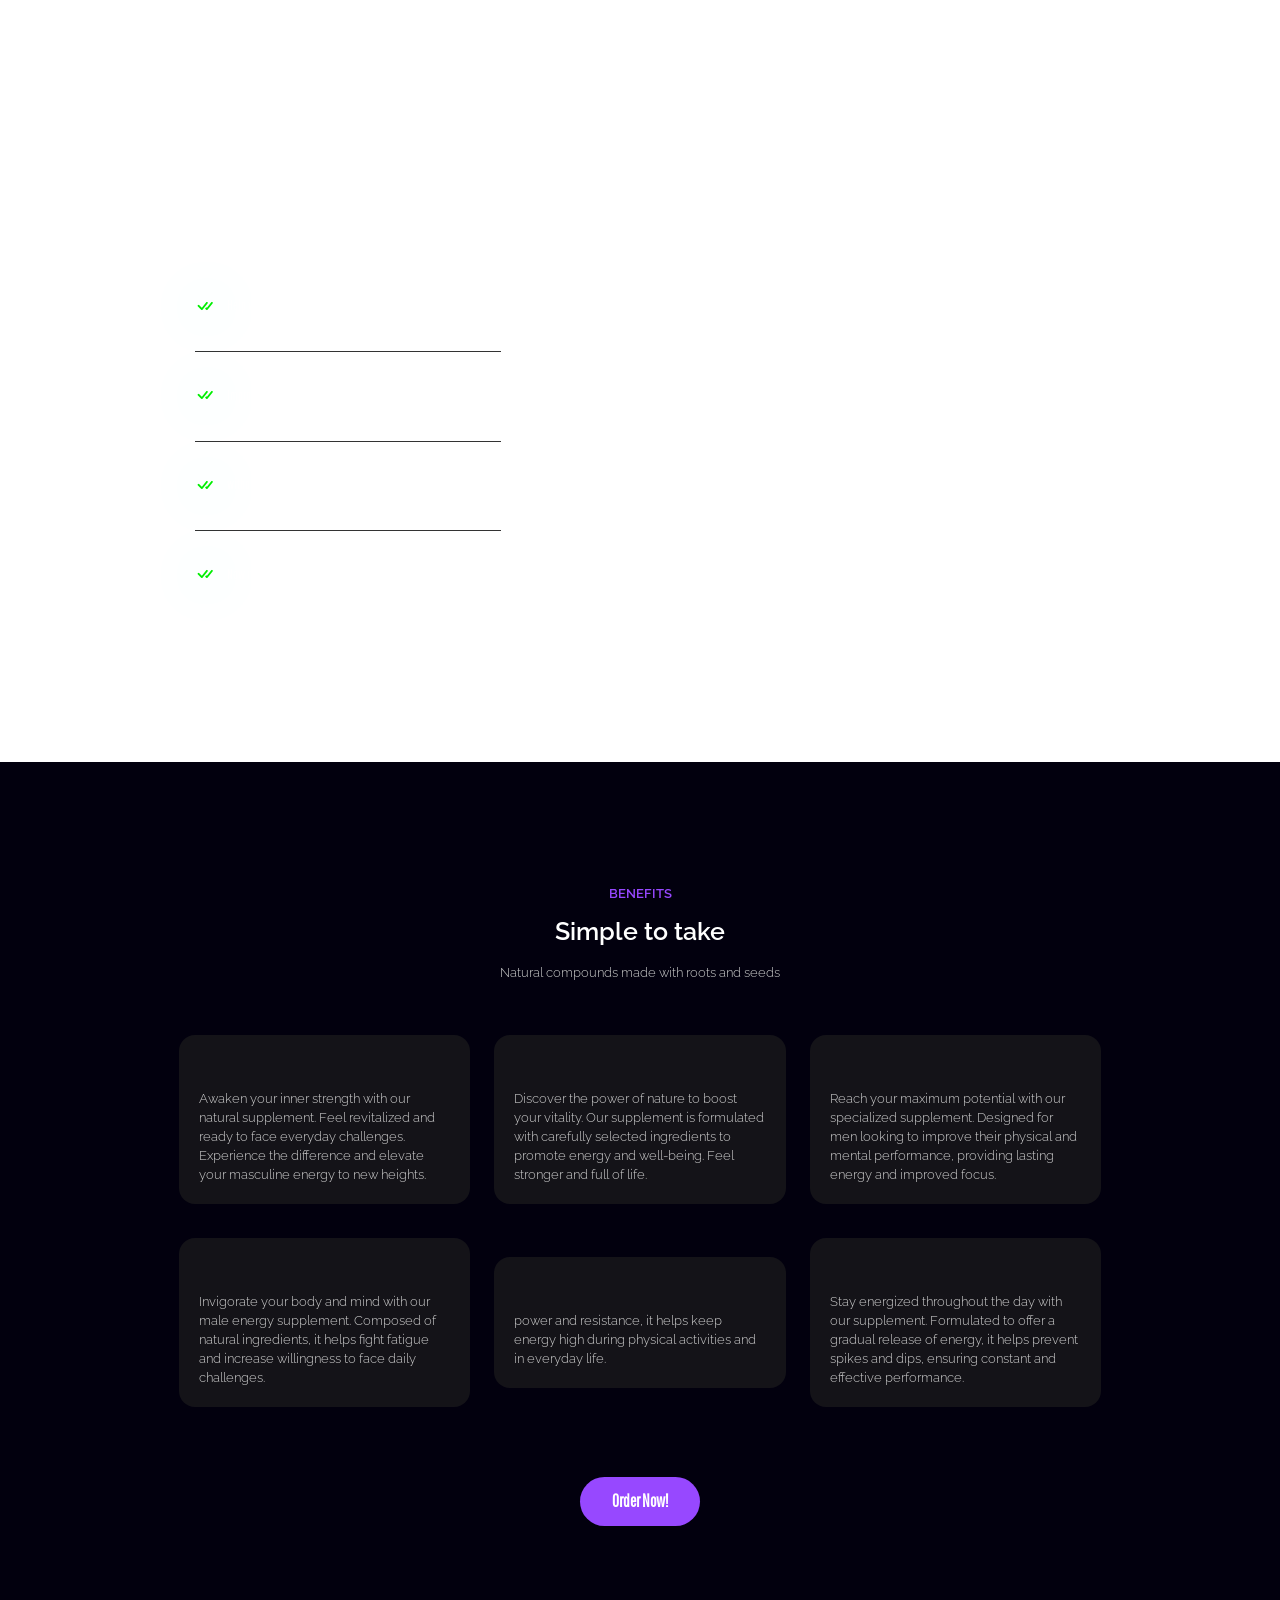
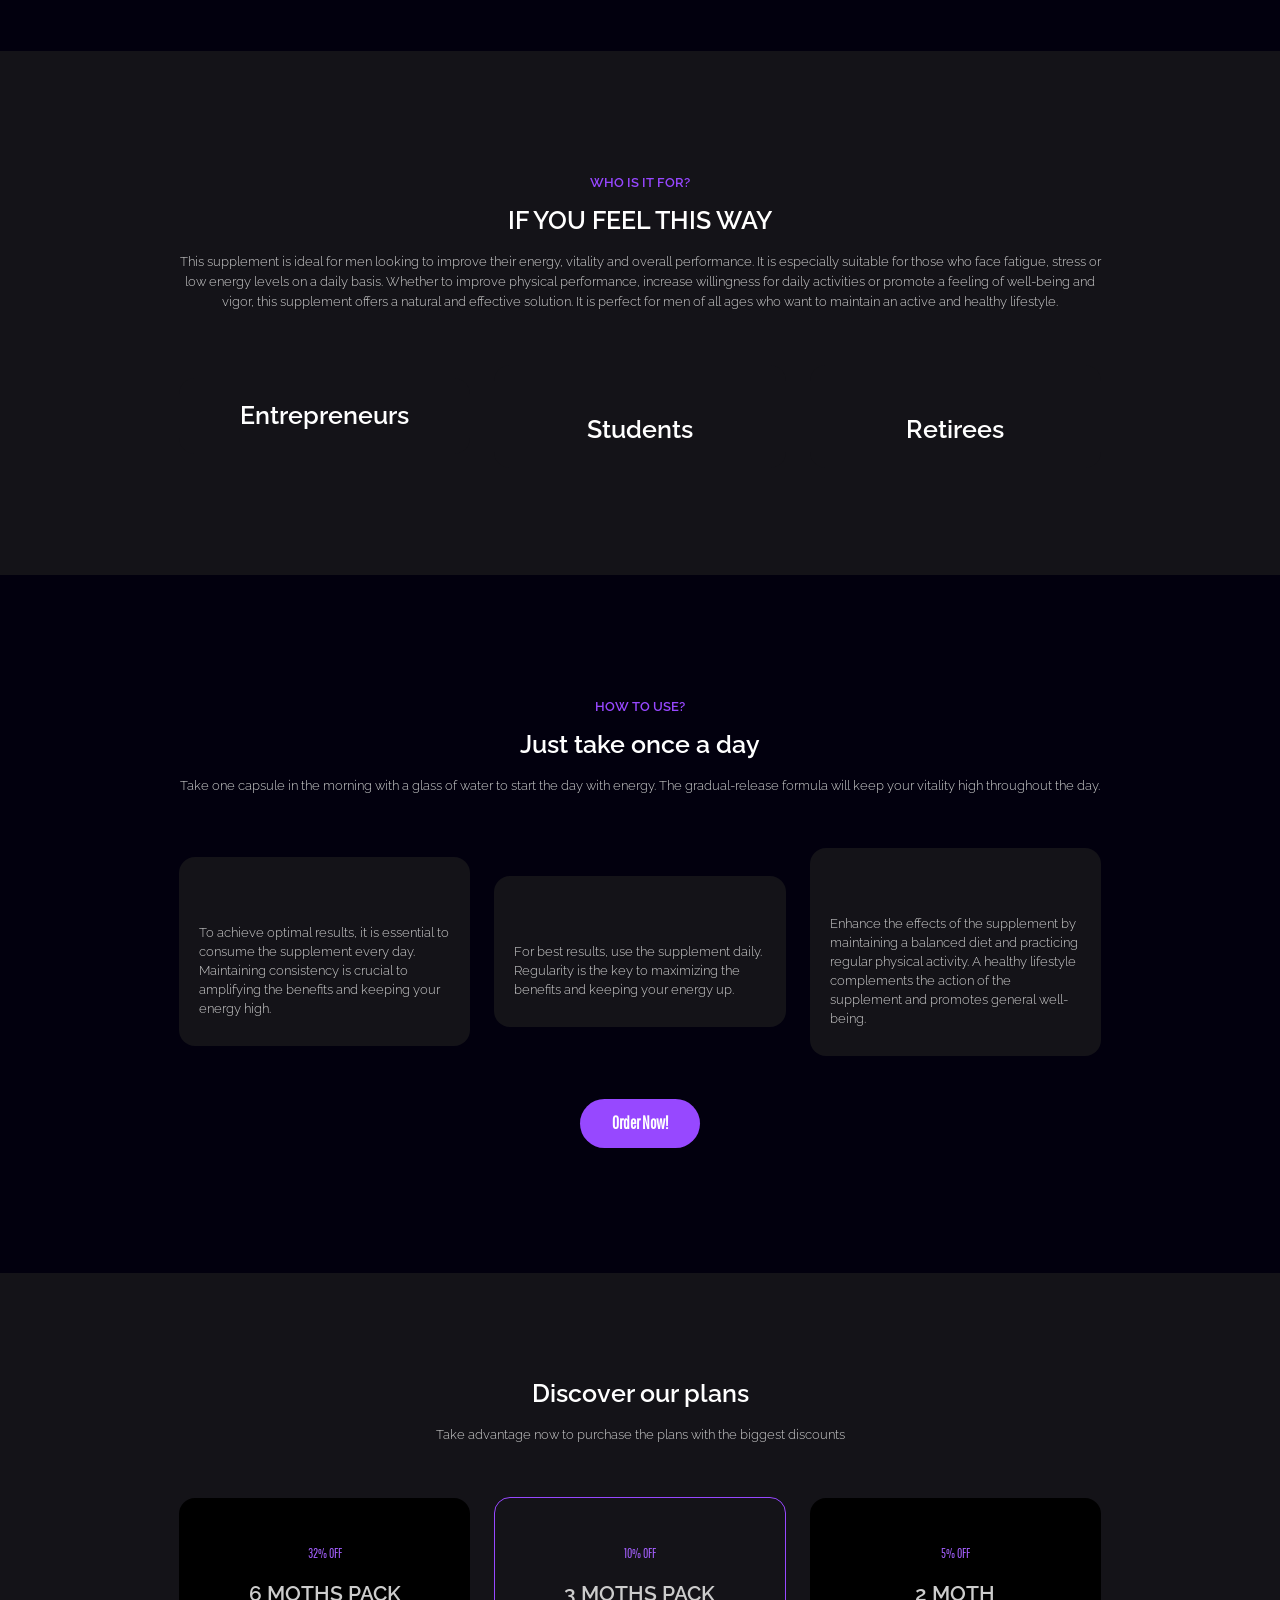
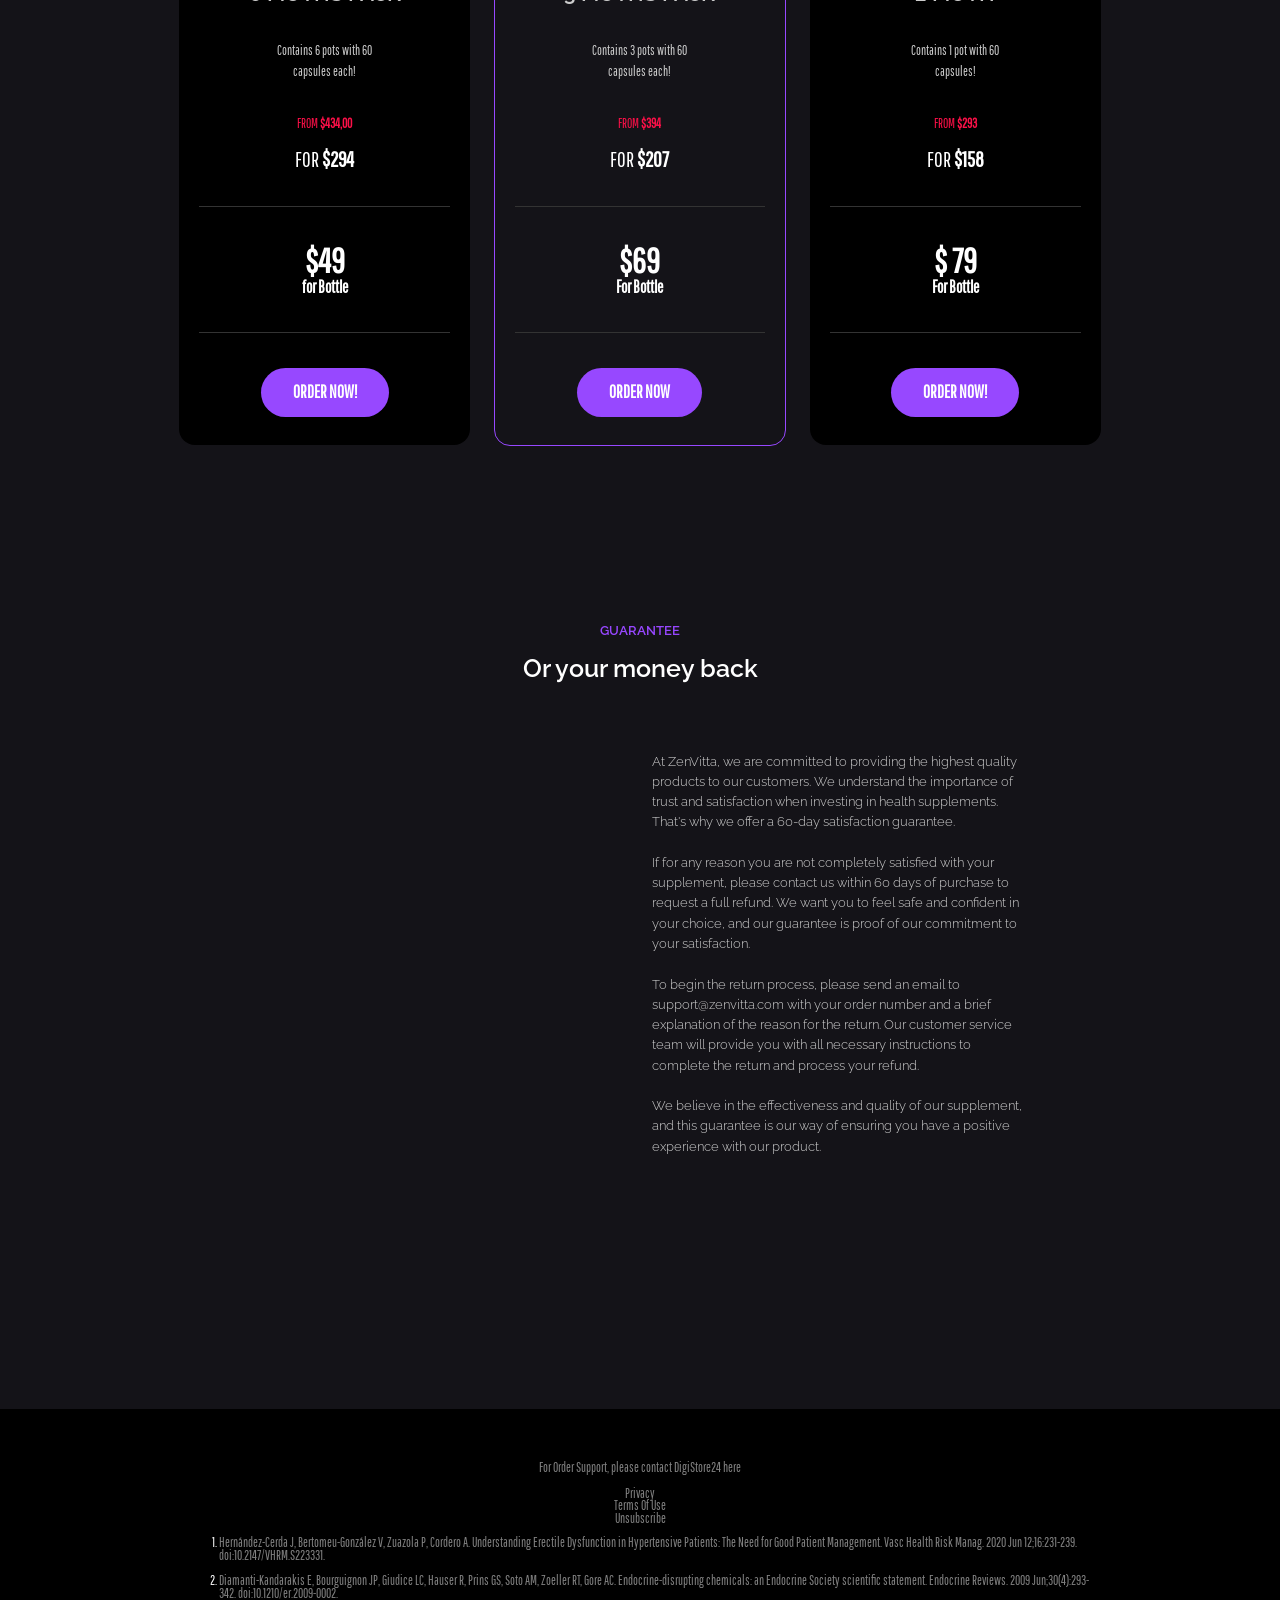
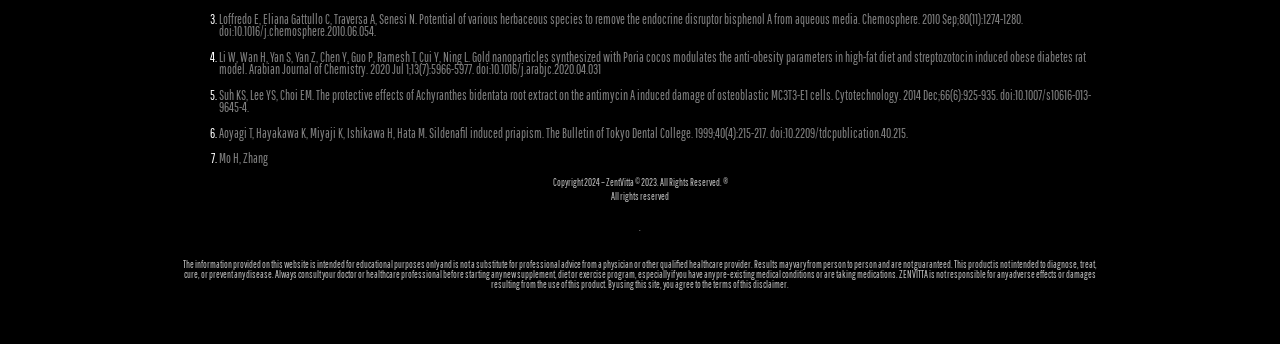
==== commit 4e20dda6: "Update index.html" ====
--- a/index.html
+++ b/index.html
@@ -11,8 +11,11 @@
 <meta charset="utf-8">
 <script src="https://www.digistore24-scripts.com/service/digistore.js"></script>
 <script type="text/javascript">
-digistorePromocode( { "product_id": 551607, "adjust_all_urls": true, "adjust_domain": true } );
+digistorePromocode( { "product_id": 560955, "adjust_all_urls": true, "adjust_domain": true } );
 </script>
+<!-- Begin of Digistore24 Trusted Badge Code -->
+<script type="text/javascript" src="https://www.digistore24.com/trusted-badge/33303/4O7ieITddb7a2gN/salespage"></script>
+<!-- End of Digistore24 Trusted Badge Code -->
 <meta name="viewport" content="width=device-width, initial-scale=1, shrink-to-fit=no" />
 <title>Título</title>
 <link rel="preconnect" href="https://fonts.googleapis.com">
@@ -2879,7 +2882,7 @@
 }
 }
 </style>
-<a href="" target="_blank" class="btn button-qKIFMM5387731-element ">
+<a href="https://www.checkout-ds24.com/product/560957" target="_blank" class="btn button-qKIFMM5387731-element ">
 ORDER NOW!
 </a>
 </div>
@@ -3084,7 +3087,7 @@
 </style>
 <div class="text-hupbkG5386834-element text">
 <p>
-FROM&nbsp;<b>$194</b>
+FROM&nbsp;<b>$394</b>
 </p>
 </div>
 </div>
@@ -3118,7 +3121,7 @@
 </style>
 <div class="text-wbBtKR5386834-element text">
 <p>
-FOR&nbsp;<b>$177</b>
+FOR&nbsp;<b>$207</b>
 </p>
 </div>
 </div>
@@ -3173,7 +3176,7 @@
 </style>
 <div class="text-IIDQdG2038044-element text">
 <p>
-$59
+$69
 </p>
 </div>
 </div>
@@ -3268,7 +3271,7 @@
 }
 }
 </style>
-<a href="" target="_blank" class="btn button-CcbXQt5386834-element ">
+<a href="https://www.checkout-ds24.com/product/560956" target="_blank" class="btn button-CcbXQt5386834-element ">
 ORDER NOW
 </a>
 </div>
@@ -3373,7 +3376,7 @@
 </style>
 <div class="description-BsYYId3029808-element ">
 <h3>
-1 MOTH
+2 MOTH
 </h3>
 </div>
 </div>
@@ -3401,7 +3404,7 @@
 }
 </style>
 <div class="image-WCKbtR3260621-element">
-<img loading="lazy" src="https://i.ibb.co/0GH6Kv9/Max-Man-Male-Enhance-Gummy-Mockup.png" alt="">
+<img loading="lazy" src="https://i.ibb.co/5cvZthN/2Bottle.png" alt="">
 </div>
 </div>
 <div class="text-sHyNMY3265675">
@@ -3468,7 +3471,7 @@
 </style>
 <div class="text-WGojGL3270476-element text">
 <p>
-FROM&nbsp;<b>$73</b>
+FROM&nbsp;<b>$293</b>
 </p>
 </div>
 </div>
@@ -3502,7 +3505,7 @@
 </style>
 <div class="text-zviuvN3273625-element text">
 <p>
-FOR&nbsp;<b>$69</b>
+FOR&nbsp;<b>$158</b>
 </p>
 </div>
 </div>
@@ -3557,7 +3560,7 @@
 </style>
 <div class="text-xpjtve2260615-element text">
 <p>
-$ 69
+$ 79
 </p>
 </div>
 </div>
@@ -3652,7 +3655,7 @@
 }
 }
 </style>
-<a href="" target="_blank" class="btn button-wYbxpu3297175-element ">
+<a href="https://www.checkout-ds24.com/product/560955" target="_blank" class="btn button-wYbxpu3297175-element ">
 ORDER NOW!
 </a>
 </div>
@@ -4047,4 +4050,4 @@
 <script src="js/bDdkJN7611804.js" charset="utf-8"></script>
 <script type="text/javascript">document.head.appendChild(Object.assign(document.createElement("script"), {src: "https://cdn.atomicatpages.com/a.js?cache=" + Math.floor((Math.random() * 100000)),async: true}));</script>
 </body>
-</html>+</html>
